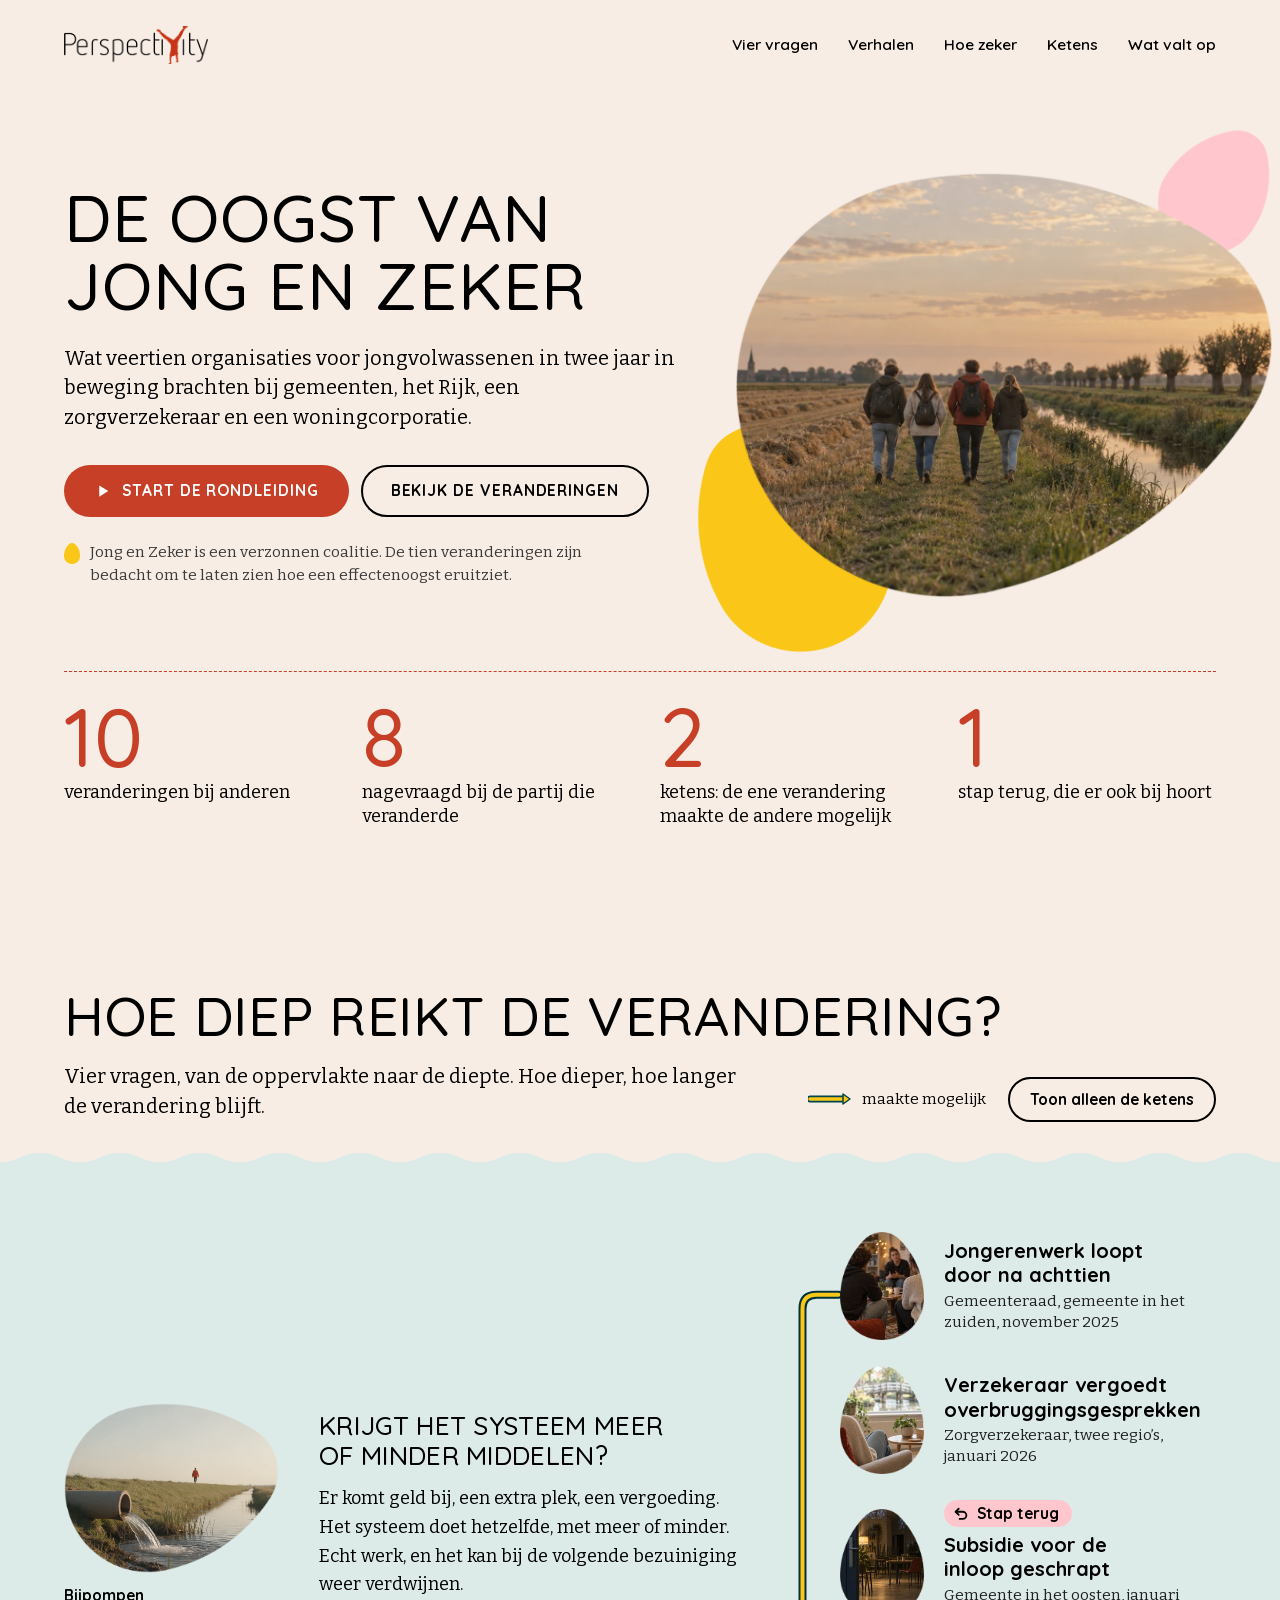
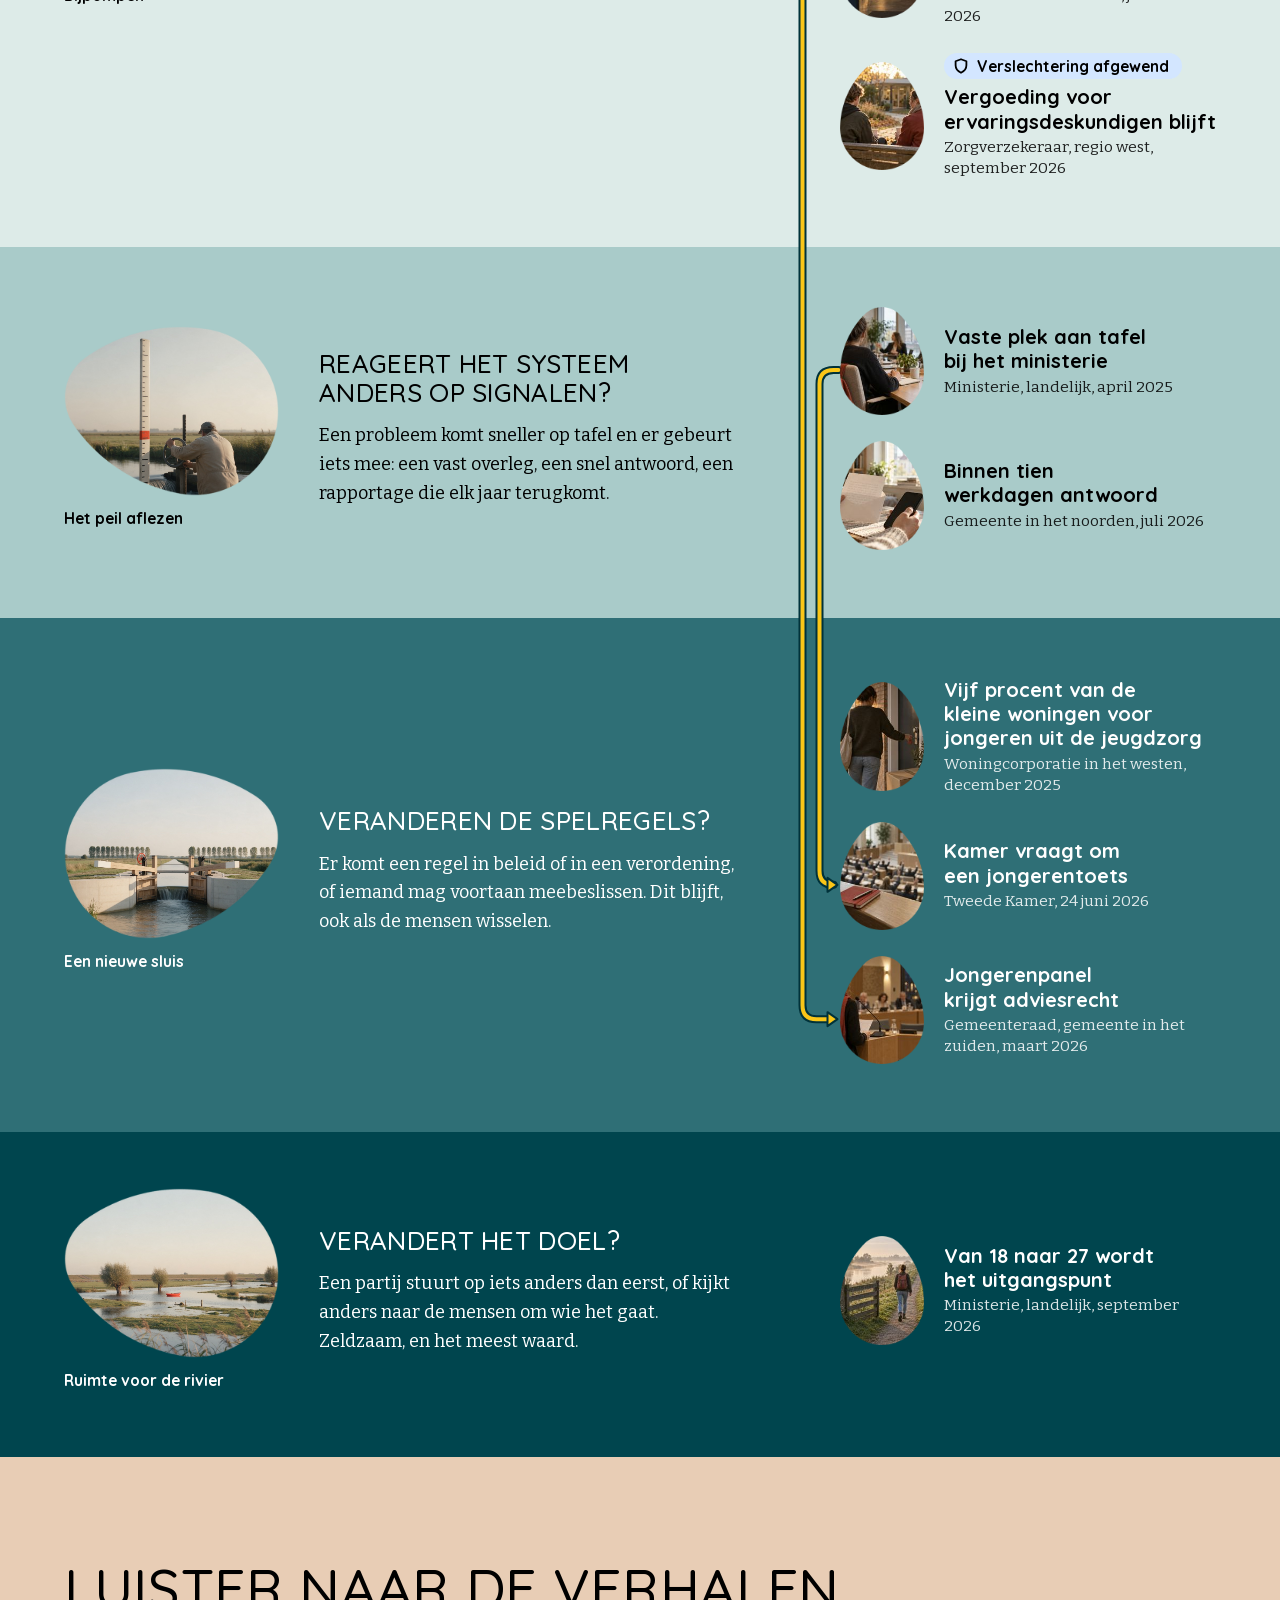
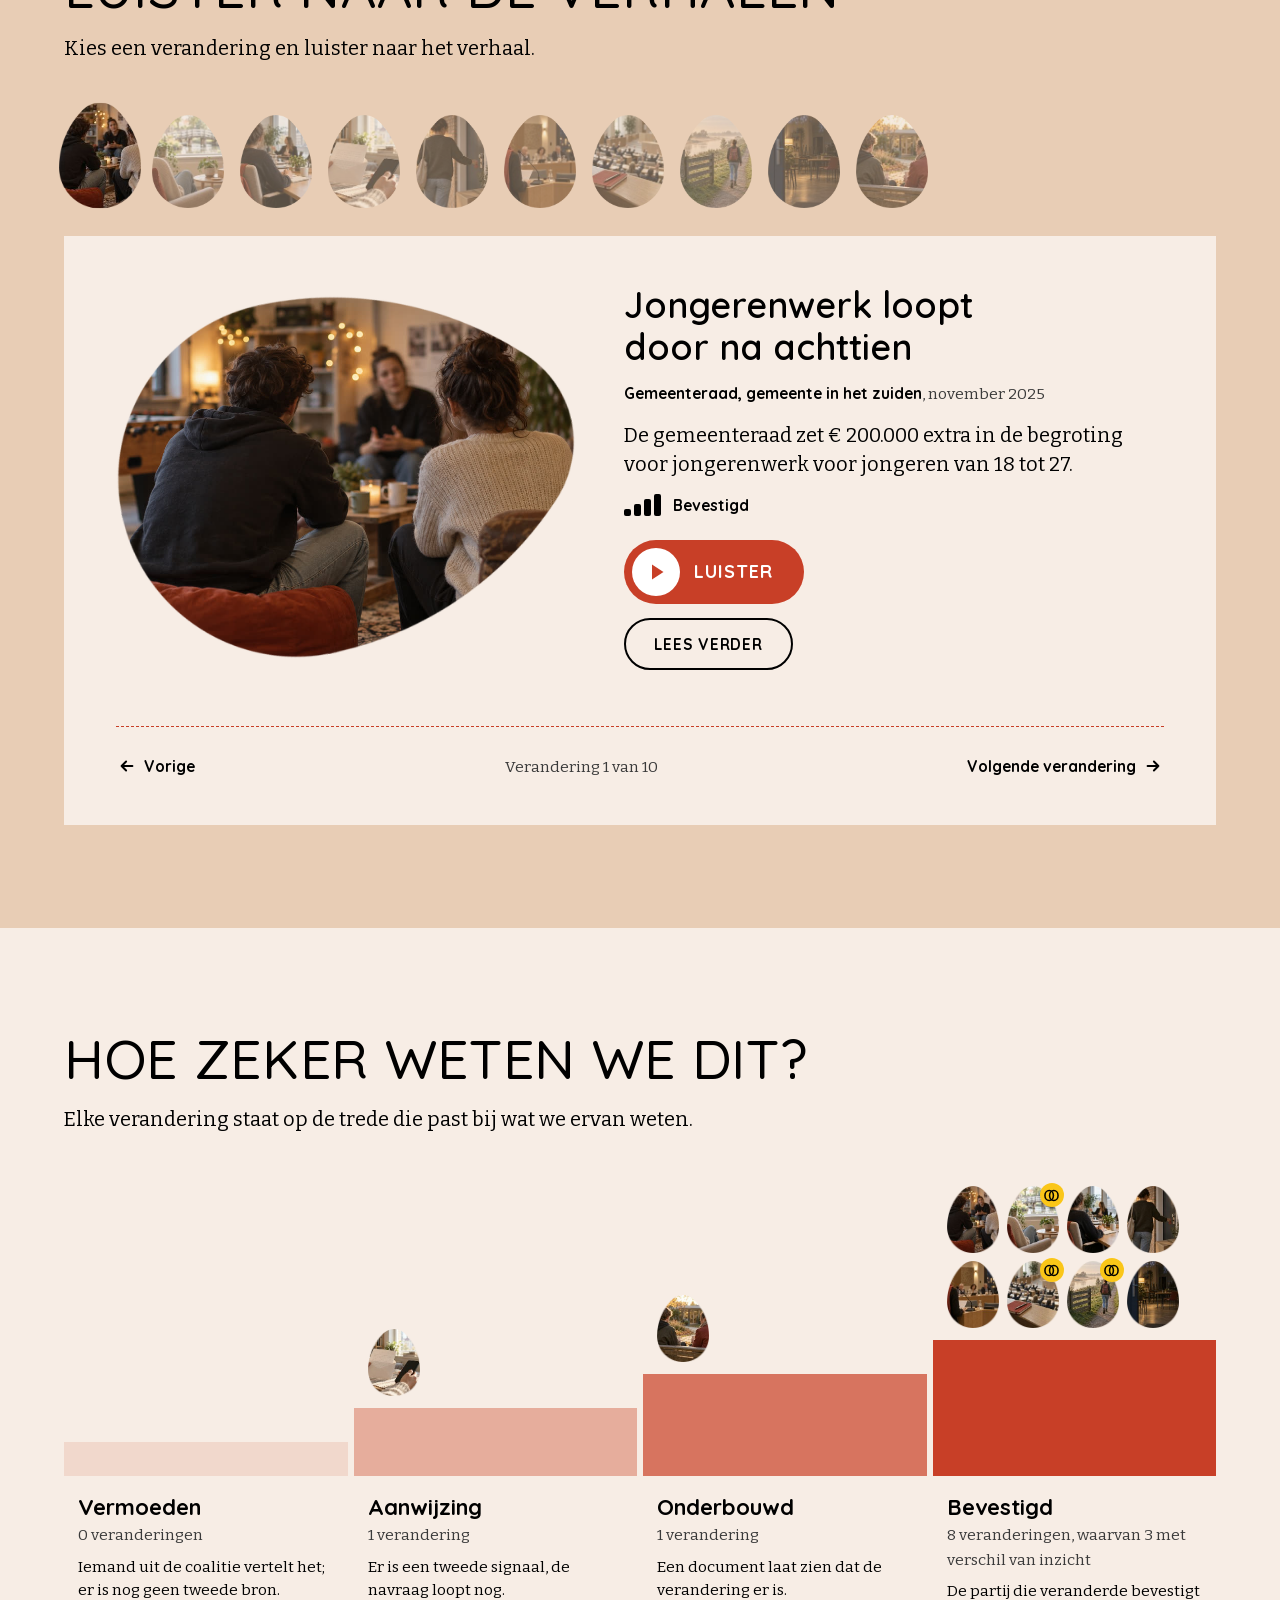
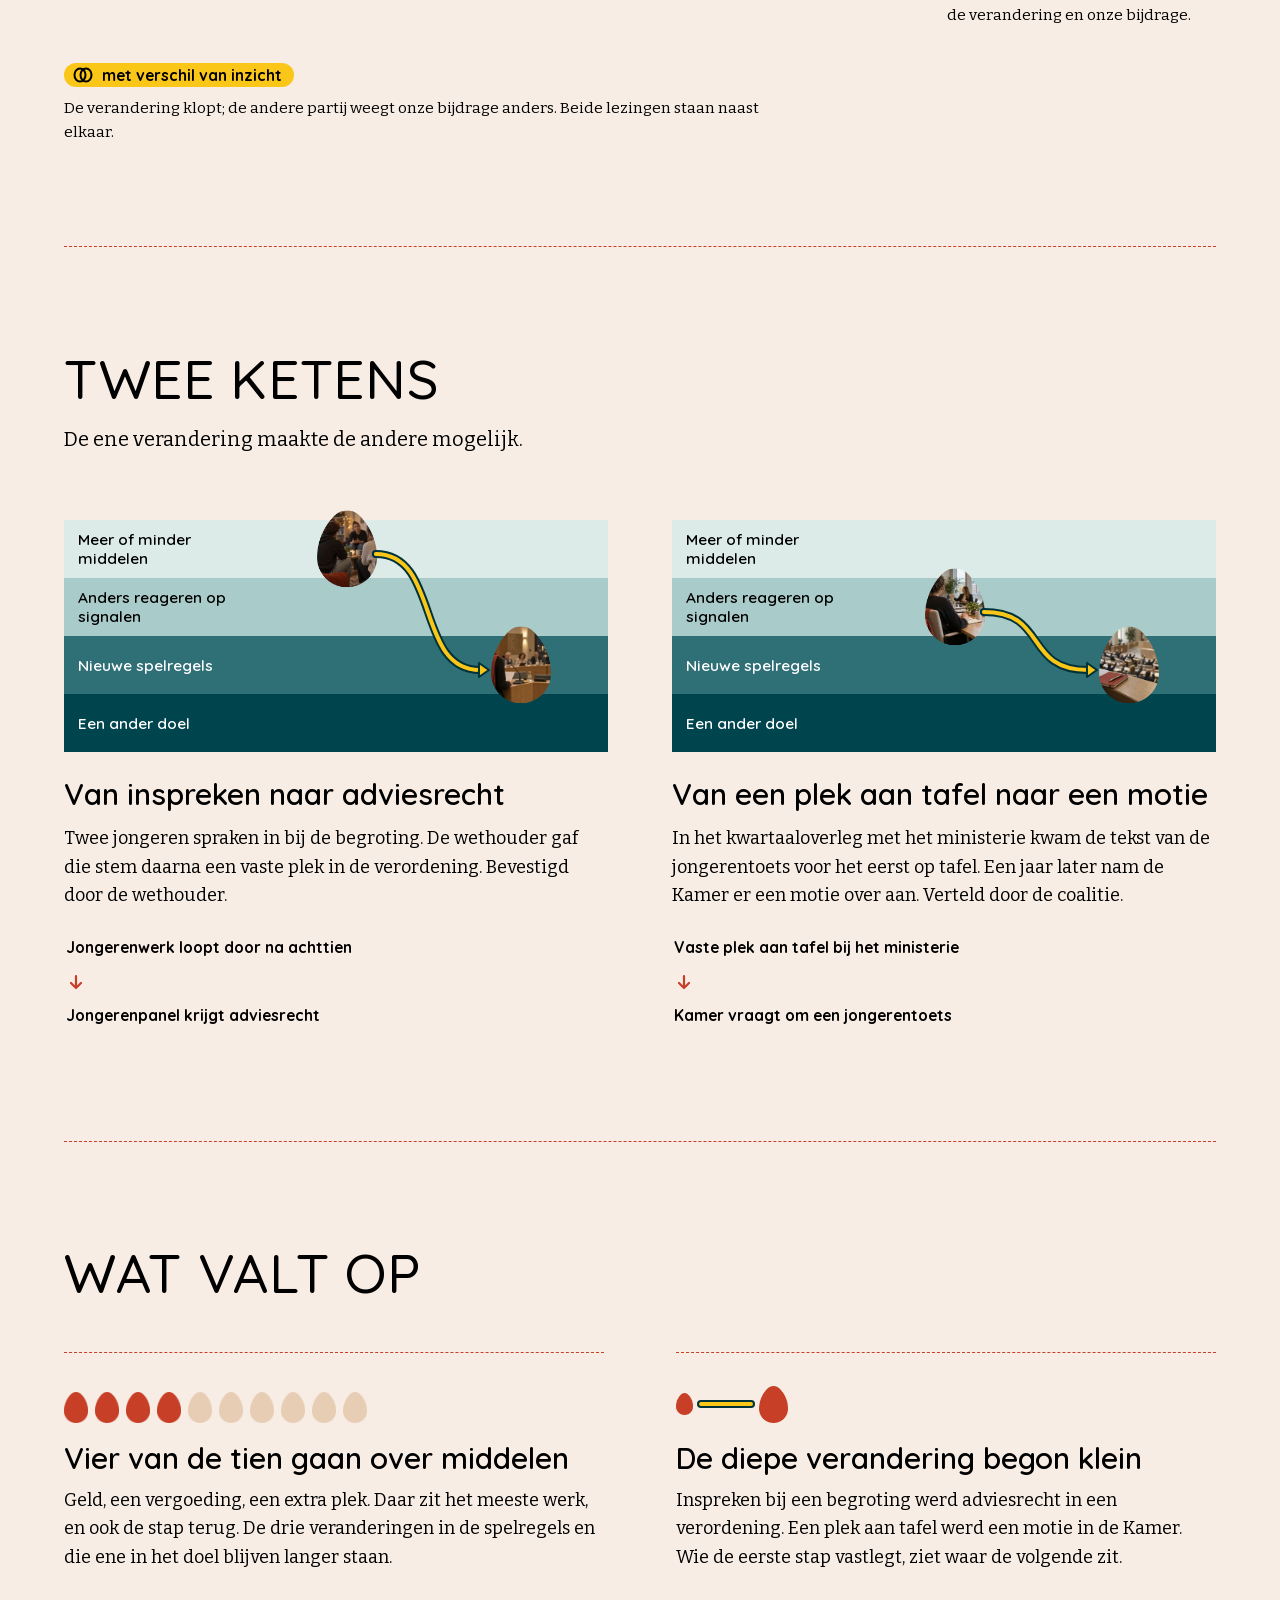
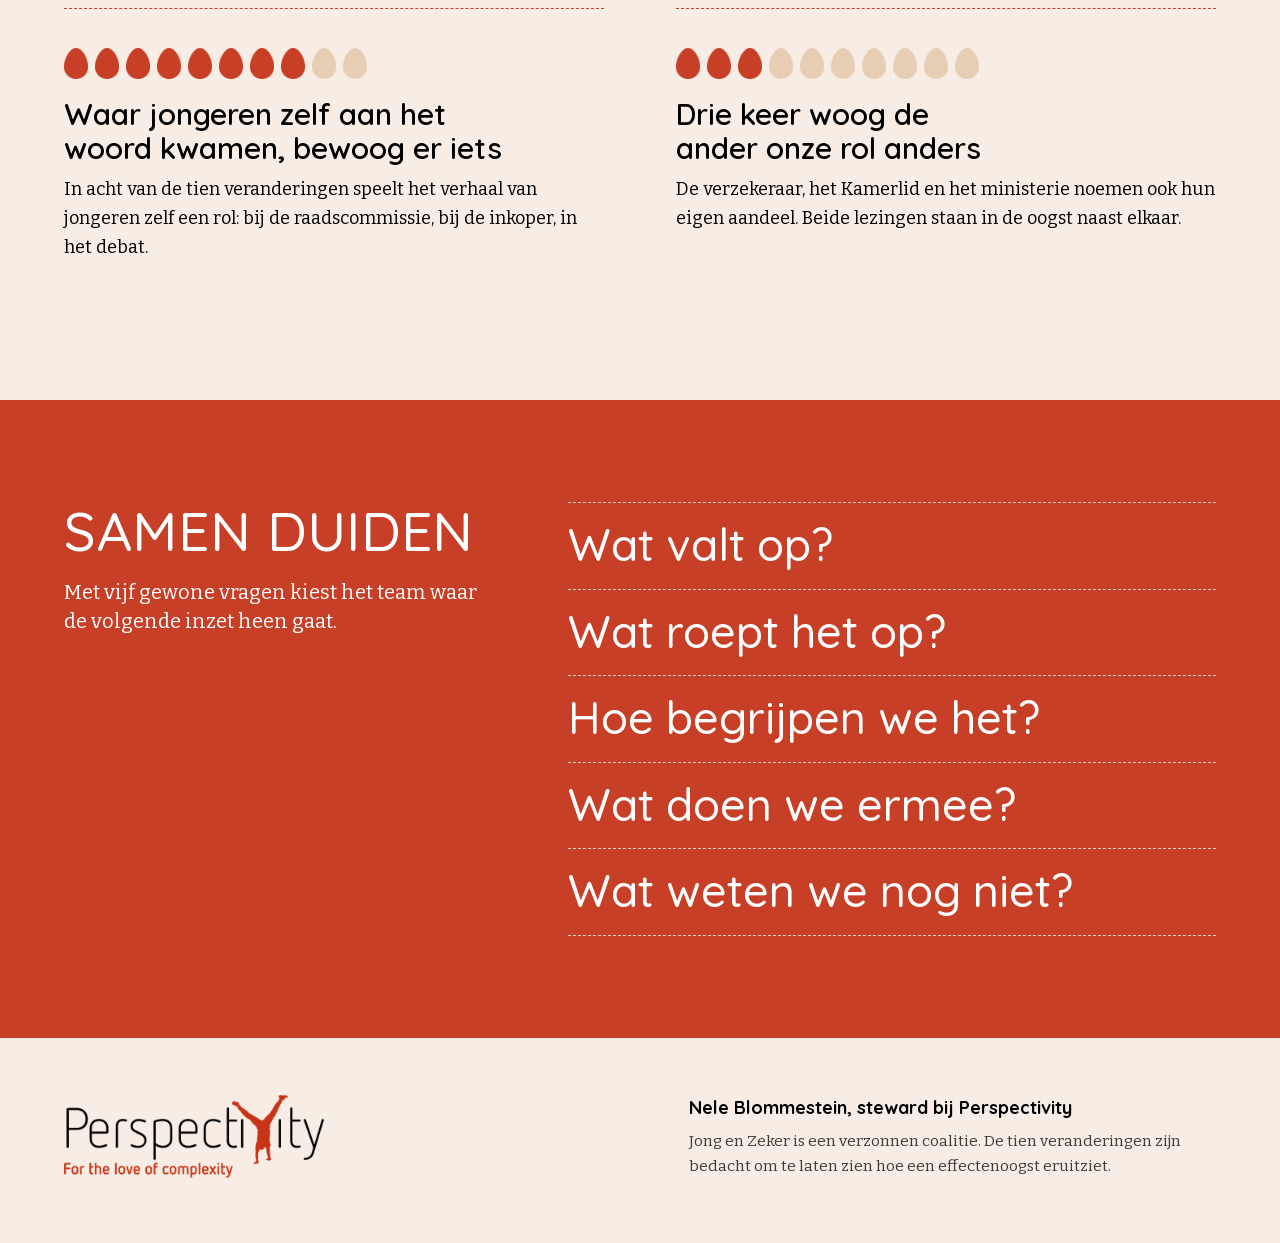
==== Dashboard De oogst.html @ a4cf9021 "Publiceer effectenoogstproducten met openbare startpagina" ====
<!doctype html>
<html lang="nl">
<head>
<meta charset="utf-8">
<meta name="viewport" content="width=device-width, initial-scale=1">
<title>De oogst van Jong en Zeker</title>
<meta name="description" content="Een verzonnen voorbeeld van wat een organisatie na een effectenoogst in handen heeft: tien veranderingen, vier vragen en de verhalen erachter.">
<style>
@font-face{font-family:'Quicksand';font-style:normal;font-weight:400 700;font-display:swap;src:url([data-uri]) format('woff2')}
@font-face{font-family:'Bitter';font-style:normal;font-weight:300 700;font-display:swap;src:url([data-uri]) format('woff2')}
@font-face{font-family:'Bitter';font-style:italic;font-weight:400;font-display:swap;src:url([data-uri]) format('woff2')}
:root{--ei:url([data-uri]);--ei-r:0.7750;--ei-lig:url([data-uri]);--ei-lig-r:1.2627;--ei-lig2:url([data-uri]);--ei-lig2-r:1.2689;}
/* Dashboard De oogst: huisstijl Perspectivity (tokens uit website/public/assets/tokens.css) */
:root{
  --rood:#C83F27; --rood-donker:#A8331F; --rood-tekst:#A8331F;
  --lichtbeige:#F7EDE5; --lichtbeige-donker:#EFE0D4; --beige:#E8CDB5;
  --roze:#FFC7CD; --groen:#00454E; --geel:#FAC618; --blauw:#59A6FF; --blauw-licht:#D3E6FF;
  --zwart:#000; --wit:#fff; --inkt-2:#3A3A3A; --inkt-3:#5F5953;
  /* water: één tint, van licht (oppervlakte) naar donker (diepte) */
  --w1:#DDEBE8; --w2:#A9CBC9; --w3:#2F6F76; --w4:#00454E;
  /* treden van zekerheid: één tint rood, van licht naar vol */
  --t1:#F1D8CC; --t2:#E6AD9C; --t3:#D7745F; --t4:#C83F27;

  --kop:"Quicksand","Netto OT",system-ui,sans-serif;
  --tekst:"Bitter","Caecilia LT Pro",Cambria,Georgia,serif;

  --fs-display:clamp(35px,5.15vw,74px);
  --fs-h2:clamp(27px,4.3vw,58px);
  --fs-h3:clamp(23px,2.5vw,33px);
  --fs-lead:clamp(19px,1.55vw,22px);
  --fs-tekst:18px; --fs-klein:15.5px;

  --rustig:cubic-bezier(.25,.1,.25,1);
  --uit:cubic-bezier(.16,1,.3,1);
  --sec:clamp(64px,8vw,112px);
}
*,*::before,*::after{box-sizing:border-box}
html{-webkit-text-size-adjust:100%;scroll-padding-top:24px}
body{margin:0;font-family:var(--tekst);font-size:var(--fs-tekst);line-height:1.6;color:var(--zwart);background:var(--lichtbeige);overflow-x:hidden}
img,video{max-width:100%;display:block}
a{color:inherit}
button{font:inherit;color:inherit;background:none;border:0;padding:0;cursor:pointer;text-align:inherit}
h1,h2,h3,h4,p,ol,ul,dl,dd,figure,blockquote{margin:0}
ol,ul{padding:0;list-style:none}
:focus-visible{outline:3px solid var(--groen);outline-offset:3px;border-radius:2px}
.laag-3 :focus-visible,.laag-4 :focus-visible,.tourbalk :focus-visible,.veld-rood :focus-visible,.kaart-links.donker :focus-visible{outline-color:var(--geel)}
.sr{position:absolute;width:1px;height:1px;overflow:hidden;clip:rect(0 0 0 0);white-space:nowrap}
.skip{position:absolute;left:-999px;top:8px;background:var(--zwart);color:#fff;padding:10px 16px;z-index:100;font-family:var(--kop);font-weight:700}
.skip:focus{left:8px}
.wrap{max-width:1248px;margin:0 auto;padding:0 24px}
@media (min-width:700px){.wrap{padding:0 48px}}

/* Typografie */
.titel,.display{font-family:var(--kop);font-weight:500;text-transform:uppercase;letter-spacing:.012em;line-height:1.04;text-wrap:balance}
.display{font-size:var(--fs-display)}
.display span{display:block}
.titel{font-size:var(--fs-h2)}
.lead{font-size:var(--fs-lead);line-height:1.5;max-width:34em;text-wrap:pretty}
.stippel{border:0;border-top:1.5px dashed var(--rood);margin:0}
.wrap-lijn{max-width:1152px;margin:0 auto;width:calc(100% - 48px)}

/* Knoppen: pilvorm */
.btn{display:inline-flex;align-items:center;gap:10px;min-height:52px;padding:12px 28px;border-radius:999px;
  font-family:var(--kop);font-weight:700;text-transform:uppercase;letter-spacing:.06em;font-size:15.5px;line-height:1.1;
  text-decoration:none;border:2px solid transparent;transition:background .24s var(--rustig),color .24s var(--rustig),transform .14s var(--rustig)}
.btn:active{transform:translateY(1px) scale(.985)}
.btn-rood{background:var(--rood);color:#fff}
.btn-rood:hover{background:var(--rood-donker)}
.btn-lijn{border-color:currentColor}
.btn-lijn:hover{background:var(--zwart);color:#fff;border-color:var(--zwart)}
.kies{display:inline-flex;align-items:center;gap:8px;min-height:44px;padding:8px 20px;border-radius:999px;border:2px solid var(--zwart);
  font-family:var(--kop);font-weight:700;font-size:15.5px;transition:background .2s var(--rustig),color .2s var(--rustig)}
.kies:hover{background:rgba(0,0,0,.06)}
.kies[aria-pressed="true"]{background:var(--zwart);color:#fff}

/* Het ei als venster */
.ei{display:block;aspect-ratio:434/560;-webkit-mask:var(--ei) center/100% 100% no-repeat;mask:var(--ei) center/100% 100% no-repeat;background:var(--beige);overflow:hidden;flex:none}
.ei-lig{display:block;aspect-ratio:var(--ei-lig-r);-webkit-mask:var(--ei-lig) center/100% 100% no-repeat;mask:var(--ei-lig) center/100% 100% no-repeat;background:var(--beige);overflow:hidden;position:relative}
.ei-lig.om{aspect-ratio:var(--ei-lig2-r);-webkit-mask-image:var(--ei-lig2);mask-image:var(--ei-lig2)}
.ei img,.ei-lig img,.ei-lig video{width:100%;height:100%;object-fit:cover}
.ei-lig video{position:absolute;inset:0}
.mei{display:inline-block;width:16px;aspect-ratio:434/560;-webkit-mask:var(--ei) center/100% 100% no-repeat;mask:var(--ei) center/100% 100% no-repeat;background:currentColor;flex:none}
.mei-geel{background:var(--geel)}

/* Kop */
.top{padding:22px 0 0}
.top-in{display:flex;align-items:center;justify-content:space-between;gap:24px}
.logo{height:38px;width:auto}
.menu{display:none;gap:30px;font-family:var(--kop);font-weight:600;font-size:15.5px}
.menu a{text-decoration:none;padding:10px 0;border-bottom:2px solid transparent;transition:border-color .2s}
.menu a:hover{border-bottom-color:var(--rood)}
@media (min-width:860px){.menu{display:flex}}

/* Opening */
.hero{padding:clamp(28px,4vw,56px) 0 0;overflow-x:clip}
.hero-grid{display:grid;gap:36px;align-items:center}
.hero-tekst>*+*{margin-top:24px}
.hero-knoppen{display:flex;flex-wrap:wrap;gap:12px;margin-top:32px}
.fictief{display:flex;gap:10px;align-items:flex-start;font-size:var(--fs-klein);line-height:1.5;color:var(--inkt-2);max-width:36em}
.fictief .mei{margin-top:2px}
.hero-beeld{position:relative;width:min(100%,560px);margin:0 auto}
.hero-foto{width:100%;z-index:1}
.ei-vlak{position:absolute;aspect-ratio:434/560;-webkit-mask:var(--ei) center/100% 100% no-repeat;mask:var(--ei) center/100% 100% no-repeat}
.ei-vlak-geel{width:34%;left:-7%;bottom:-13%;background:var(--geel);transform:rotate(-28deg)}
.ei-vlak-roze{width:19%;right:1%;top:-11%;background:var(--roze);transform:rotate(34deg)}
@media (min-width:920px){
  .hero-grid{grid-template-columns:minmax(0,1.12fr) minmax(0,.88fr);gap:56px}
  .hero-beeld{width:112%;margin:0}
}
.cijfers{display:grid;grid-template-columns:1fr 1fr;gap:28px 24px;margin-top:clamp(44px,6vw,72px);padding-top:28px;border-top:1.5px dashed var(--rood)}
.cijfers div{display:flex;flex-direction:column-reverse;justify-content:flex-end;gap:6px}
.cijfers dd{font-family:var(--kop);font-weight:500;font-size:clamp(54px,6.4vw,92px);line-height:.9;color:var(--rood);font-variant-numeric:lining-nums}
.cijfers dt{font-size:18px;line-height:1.35;max-width:15em}
@media (min-width:860px){.cijfers{grid-template-columns:repeat(4,1fr);gap:40px}}

/* Secties */
.sec{padding:var(--sec) 0}
.hero.sec{padding-bottom:calc(var(--sec) * .55)}
.sec-kop{margin-bottom:clamp(32px,4vw,56px)}
.sec-kop .lead{margin-top:18px}
.veld-beige{background:var(--beige)}
.veld-rood{background:var(--rood);color:#fff}

/* De vier vragen: een doorsnede van het water */
.sec-lagen{padding-bottom:0}
.sec-lagen .sec-kop{margin-bottom:28px}
.kop-rij{display:flex;flex-wrap:wrap;gap:20px 40px;align-items:flex-end;justify-content:space-between;margin-top:18px}
.kop-rij .lead{margin:0}
.lagen-hulp{display:flex;flex-wrap:wrap;align-items:center;gap:12px 22px}
.legenda{display:inline-flex;align-items:center;gap:10px;font-size:var(--fs-klein)}
.golf{height:22px;overflow:hidden;position:relative}
.golf span{position:absolute;left:0;top:0;height:100%;width:calc(100% + 160px);
  background:url("data:image/svg+xml,%3Csvg xmlns='http://www.w3.org/2000/svg' width='160' height='22' viewBox='0 0 160 22'%3E%3Cpath d='M0 12 C20 12 20 3 40 3 S60 12 80 12 S100 3 120 3 S140 12 160 12 V22 H0Z' fill='%23DDEBE8'/%3E%3C/svg%3E") repeat-x 0 0/160px 22px;
  animation:golf 9s linear infinite}
@keyframes golf{to{transform:translateX(-160px)}}
.water{position:relative;isolation:isolate}
.touwen{position:absolute;left:0;top:0;pointer-events:none;overflow:visible}
.peilschaal{display:none}
@media (min-width:1400px){
  .peilschaal{display:block;position:absolute;top:0;bottom:0;left:calc(50% - 668px);width:16px;z-index:1;
    background:
      repeating-linear-gradient(to bottom,transparent 0 46px,var(--rood) 46px 50px,transparent 50px 100px),
      repeating-linear-gradient(to bottom,#fff 0 8px,#00323a 8px 10px);}
}
.laag{position:relative}
.laag-1{background:var(--w1)} .laag-2{background:var(--w2)}
.laag-3{background:var(--w3);color:#fff} .laag-4{background:var(--w4);color:#fff}
.laag-in{display:grid;gap:28px;padding-top:44px;padding-bottom:52px;position:relative;z-index:1}
.laag-beeld{width:min(72%,300px)}
.laag-beeld figcaption{font-family:var(--kop);font-weight:700;font-size:15.5px;margin-top:10px}
.laag-tekst h3{font-family:var(--kop);font-weight:500;text-transform:uppercase;letter-spacing:.012em;font-size:clamp(22px,2.05vw,28px);line-height:1.12;text-wrap:balance}
.laag-tekst p{margin-top:14px;max-width:30em}
.laag-items{display:grid;gap:14px;padding-left:8px;align-content:start}
.item{display:grid;grid-template-columns:64px minmax(0,1fr);gap:14px;align-items:center;width:100%;padding:4px 0;border-radius:6px;
  transition:opacity .3s var(--rustig)}
.item .ei{width:64px;transition:transform .5s var(--uit)}
.item:hover .ei,.item:focus-visible .ei{transform:scale(1.07) rotate(-4deg)}
.item-titel{display:block;font-family:var(--kop);font-weight:700;font-size:18px;line-height:1.22;text-wrap:balance}
.item-titel,.verhaal-titel,.titel,.laag-tekst h3,.keten h3,.inzicht h3,.trede-naam{overflow-wrap:break-word;-webkit-hyphens:manual;hyphens:manual}
.item:hover .item-titel{text-decoration:underline;text-decoration-thickness:2px;text-underline-offset:4px}
.item-meta{display:block;font-size:15.5px;line-height:1.35;margin-top:3px;opacity:.86}
.item .tag{margin-bottom:6px}
.water.alleen-ketens .item:not(.in-keten){opacity:.22}
.water.alleen-ketens .laag-beeld,.water.alleen-ketens .laag-tekst{opacity:.5}
.laag-beeld,.laag-tekst{transition:opacity .3s var(--rustig)}
@media (min-width:900px){
  .laag-in{grid-template-columns:minmax(0,1fr) minmax(0,1.05fr);gap:28px 44px;padding-top:56px;padding-bottom:64px}
  .laag-beeld{grid-column:1;width:min(100%,280px)}
  .laag-tekst{grid-column:1}
  .laag-items{grid-column:2;grid-row:1 / span 2;padding-left:44px;gap:18px;align-self:center}
  .item{grid-template-columns:72px minmax(0,1fr);gap:16px}
  .item .ei{width:72px}
  .item-titel{font-size:20px}
}
@media (min-width:1240px){
  .laag-in{grid-template-columns:215px minmax(0,1fr) minmax(0,1fr);gap:40px;align-items:center}
  .laag-beeld{width:100%}
  .laag-tekst{grid-column:2}
  .laag-items{grid-column:3;grid-row:1;padding-left:52px}
  .item{grid-template-columns:84px minmax(0,1fr);gap:20px}
  .item .ei{width:84px}
}
.touw-kous{fill:none;stroke:#00323a;stroke-width:8;stroke-linecap:round;stroke-linejoin:round}
.touw{fill:none;stroke:var(--geel);stroke-width:4;stroke-linecap:round;stroke-linejoin:round}
.touw-punt{fill:var(--geel);stroke:#00323a;stroke-width:2;stroke-linejoin:round}
@media (max-width:899px){.touw-kous{stroke-width:6.5}.touw{stroke-width:3}}

/* Kenmerk: stap terug en afgewend */
.tag{display:inline-flex;align-items:center;gap:7px;padding:4px 13px 4px 8px;border-radius:999px;font-family:var(--kop);font-weight:700;font-size:15.5px;line-height:1.2;color:var(--zwart);width:max-content;max-width:100%}
.tag svg{width:18px;height:18px;flex:none}
.tag-terug{background:var(--roze)}
.tag-afgewend{background:var(--blauw-licht)}

/* Zekerheid: vier treden */
.meter{display:inline-flex;align-items:flex-end;gap:3px;height:22px;flex:none;vertical-align:middle}
.meter i{display:block;width:7px;border-radius:2px;background:currentColor;opacity:.24}
.meter i:nth-child(1){height:34%}.meter i:nth-child(2){height:56%}.meter i:nth-child(3){height:78%}.meter i:nth-child(4){height:100%}
.meter i.aan{opacity:1}
.meter-groot{height:44px;gap:5px}.meter-groot i{width:13px;border-radius:3px}
.zeker{display:flex;align-items:center;gap:12px;font-size:var(--fs-klein);line-height:1.3}
.zeker b{font-family:var(--kop);font-weight:700;font-size:15.5px}
.lezingen{display:inline-flex;align-items:center;gap:8px;padding:3px 12px 3px 8px;border-radius:999px;background:var(--geel);color:var(--zwart);font-family:var(--kop);font-weight:700;font-size:15.5px;line-height:1.2}
.lezingen svg{width:22px;height:16px;flex:none}

/* Verhalen: kiezer en podium */
.kiezer{display:grid;grid-template-columns:repeat(5,minmax(0,58px));gap:12px 14px;margin:0 0 28px}
.kiezer button{padding:0;border-radius:50%;opacity:.62;transition:opacity .25s var(--rustig),transform .45s var(--uit)}
.kiezer button .ei{width:100%}
.kiezer button:hover{opacity:1;transform:translateY(-3px)}
.kiezer button[aria-current="true"]{opacity:1;transform:translateY(-6px) scale(1.14)}
@media (min-width:760px){.kiezer{grid-template-columns:repeat(10,minmax(0,72px));gap:16px}}
.podium{background:var(--lichtbeige);display:grid;gap:28px;padding:26px 18px 24px}
.podium-foto{width:min(100%,440px);margin:0 auto}
.podium-foto .ei-lig{width:100%}
.podium-tekst>*+*{margin-top:14px}
.verhaal-titel{font-family:var(--kop);font-weight:600;font-size:clamp(21px,5.6vw,36px);line-height:1.15;text-wrap:balance}
.wie{font-size:var(--fs-klein);color:var(--inkt-2)}
.wie b{font-family:var(--kop);font-weight:700;color:var(--zwart);font-size:15.5px}
.kort{font-size:var(--fs-lead);line-height:1.5}
.podium-acties{display:flex;flex-wrap:wrap;gap:14px 20px;align-items:center;margin-top:24px}
.podium-voet{display:flex;flex-wrap:wrap;justify-content:space-between;align-items:center;gap:12px 20px;margin-top:26px;padding-top:18px;border-top:1.5px dashed var(--rood)}
.tekstknop{font-family:var(--kop);font-weight:700;font-size:15.5px;display:inline-flex;align-items:center;gap:8px;min-height:44px;padding:6px 2px;border-bottom:2px solid transparent;transition:border-color .2s}
.tekstknop:hover{border-bottom-color:currentColor}
.tekstknop svg{width:18px;height:18px;flex:none}
.plek{font-size:var(--fs-klein);color:var(--inkt-2)}
@media (max-width:559px){.plek{order:-1;width:100%}}
@media (min-width:860px){
  .podium{grid-template-columns:minmax(0,.92fr) minmax(0,1.08fr);gap:48px;padding:48px 52px 36px;align-items:center}
  .podium-foto{width:100%}
  .podium-voet{grid-column:1 / -1;margin-top:8px}
}

/* Speler */
.speler{display:flex;flex-wrap:wrap;align-items:center;gap:12px 18px}
.podium-acties .speler{flex:1 1 100%}
.luister{display:inline-flex;align-items:center;gap:14px;min-height:64px;padding:8px 30px 8px 8px;border-radius:999px;background:var(--rood);color:#fff;
  font-family:var(--kop);font-weight:700;text-transform:uppercase;letter-spacing:.06em;font-size:18px;transition:background .24s var(--rustig),transform .14s var(--rustig)}
.luister:hover{background:var(--rood-donker)}
.luister:active{transform:scale(.98)}
.luister-rond{display:grid;place-items:center;width:48px;height:48px;border-radius:50%;background:#fff;color:var(--rood);flex:none;position:relative}
.luister-rond svg{width:24px;height:24px}
.luister .i-pauze{display:none}
.speelt .luister .i-pauze{display:block}.speelt .luister .i-speel{display:none}
.speelt .luister-rond::after{content:"";position:absolute;inset:-5px;border-radius:50%;border:2px solid #fff;opacity:0;animation:puls 1.8s var(--rustig) infinite}
@keyframes puls{0%{transform:scale(.88);opacity:.9}100%{transform:scale(1.22);opacity:0}}
.speler-lijn{display:none;align-items:center;gap:12px;flex:1 1 200px;min-width:0}
.speler.actief .speler-lijn{display:flex}
.speler-lijn input{flex:1;min-width:0;height:28px;margin:0;background:transparent;-webkit-appearance:none;appearance:none;cursor:pointer;--p:0%;color:inherit}
.speler-lijn input::-webkit-slider-runnable-track{height:6px;border-radius:3px;background:linear-gradient(to right,var(--rood) 0 var(--p),rgba(128,128,128,.35) var(--p) 100%)}
.speler-lijn input::-moz-range-track{height:6px;border-radius:3px;background:rgba(128,128,128,.35)}
.speler-lijn input::-moz-range-progress{height:6px;border-radius:3px;background:var(--rood)}
.speler-lijn input::-webkit-slider-thumb{-webkit-appearance:none;appearance:none;width:18px;height:18px;border-radius:50%;background:var(--rood);border:3px solid #fff;margin-top:-6px;box-shadow:0 0 0 1px rgba(0,0,0,.15)}
.speler-lijn input::-moz-range-thumb{width:14px;height:14px;border-radius:50%;background:var(--rood);border:3px solid #fff}
.tijd{font-family:var(--kop);font-weight:600;font-size:15.5px;font-variant-numeric:tabular-nums;white-space:nowrap}

/* De trap */
.trap{display:grid;gap:30px}
.trede{display:grid;grid-template-columns:auto minmax(0,1fr);gap:3px 18px;align-items:start}
.trede-tekst{display:contents}
.trede-tekst .meter{grid-row:span 3;margin-top:4px;color:var(--rood)}
.trede-naam{font-family:var(--kop);font-weight:700;font-size:22px;line-height:1.2}
.trede-aantal{font-size:var(--fs-klein);color:var(--inkt-2)}
.trede-uitleg{font-size:15.5px;line-height:1.5;max-width:26em}
.trede-top{grid-column:2}
.trede-eieren{display:flex;flex-wrap:wrap;gap:8px;margin-top:10px}
.trede-eieren:empty{display:none}
.trede-blok{display:none}
.ei-knop{position:relative;width:52px;border-radius:50%;transition:transform .45s var(--uit)}
.ei-knop .ei{width:100%}
.ei-knop:hover{transform:translateY(-4px) rotate(-4deg)}
.ei-knop .twee{position:absolute;right:-5px;top:-3px;width:24px;height:24px;border-radius:50%;background:var(--geel);color:var(--zwart);display:grid;place-items:center}
.ei-knop .twee svg{width:17px;height:13px}
.verschil-noot{display:flex;flex-wrap:wrap;align-items:center;gap:10px 14px;margin-top:36px;font-size:15.5px;line-height:1.5;max-width:46em}
@media (min-width:900px){
  .trap{grid-template-columns:repeat(4,minmax(0,1fr));grid-template-rows:auto auto;gap:0 6px}
  .trede{grid-row:span 2;grid-template-rows:subgrid;grid-template-columns:minmax(0,1fr);gap:0;align-items:stretch}
  .trede-top{grid-row:1;grid-column:1;display:flex;flex-direction:column;justify-content:flex-end}
  .trede-eieren{margin:0;padding:0 14px 12px;align-content:flex-end}
  .trede-blok{display:block;height:calc(34px * var(--n));background:var(--c)}
  .trede-tekst{display:block;grid-row:2;grid-column:1;padding:18px 14px 0}
  .trede-tekst .meter{display:none}
  .trede-aantal{margin:2px 0 8px}
}

/* Ketens */
.ketens{display:grid;gap:56px}
@media (min-width:940px){.ketens{grid-template-columns:1fr 1fr;gap:64px}}
.duik{position:relative;margin:14px 0 26px}
.duik-laag{height:58px;display:flex;align-items:center;padding:0 14px;font-family:var(--kop);font-weight:600;font-size:15.5px;line-height:1.2}
.duik-laag span{max-width:36%}
.duik-laag:nth-child(1){background:var(--w1)}.duik-laag:nth-child(2){background:var(--w2)}
.duik-laag:nth-child(3){background:var(--w3);color:#fff}.duik-laag:nth-child(4){background:var(--w4);color:#fff}
.duik .ei-knop{position:absolute;width:60px;transform:translate(-50%,-50%)}
.duik .ei-knop:hover{transform:translate(-50%,-50%) scale(1.08) rotate(-4deg)}
.duik svg{position:absolute;left:0;top:0;pointer-events:none;overflow:visible}
.keten h3{font-family:var(--kop);font-weight:600;font-size:clamp(22px,2.3vw,30px);line-height:1.15;text-wrap:balance}
.keten p{margin-top:12px;max-width:32em}
.keten-stappen{display:flex;flex-direction:column;align-items:flex-start;gap:2px;margin-top:16px}
.keten-stappen .pijl{color:var(--rood);display:flex;padding-left:2px}
.keten-stappen .pijl svg{width:20px;height:20px}

/* Wat valt op */
.inzichten{display:grid}
.inzicht{padding:32px 0 36px;border-top:1.5px dashed var(--rood)}
.inzicht h3{font-family:var(--kop);font-weight:600;font-size:clamp(21px,2.3vw,30px);line-height:1.16;margin-top:18px;text-wrap:balance}
.inzicht p{margin-top:10px;max-width:30em}
.picto{display:flex;align-items:flex-end;gap:7px;height:38px;color:var(--beige)}
.picto .mei{width:24px}
.picto .mei.vol{background:var(--rood)}
.picto-keten{align-items:center;gap:0}
.picto-keten .mei.klein{width:17px;background:var(--rood)}
.picto-keten .mei.groot{width:29px;background:var(--rood)}
.picto-keten .lijn{width:54px;height:4px;background:var(--geel);box-shadow:0 0 0 2px #00323a;border-radius:2px;margin:0 6px}
@media (min-width:860px){.inzichten{grid-template-columns:1fr 1fr;column-gap:72px}}

/* Samen duiden */
.duiden-grid{display:grid;gap:36px}
.veld-rood .lead{margin-top:18px;max-width:22em}
.vragen li{font-family:var(--kop);font-weight:500;font-size:clamp(26px,3.5vw,48px);line-height:1.15;padding:16px 0 18px;border-top:1.5px dashed rgba(255,255,255,.75)}
.vragen li:last-child{border-bottom:1.5px dashed rgba(255,255,255,.75)}
@media (min-width:900px){.duiden-grid{grid-template-columns:minmax(0,.8fr) minmax(0,1.2fr);gap:72px;align-items:start}}

/* Voet */
.voet{padding:56px 0 64px}
.voet-in{display:flex;flex-wrap:wrap;gap:28px 56px;align-items:center;justify-content:space-between}
.voet-logo{width:min(260px,70vw);height:auto}
.afzender{font-family:var(--kop);font-weight:700;font-size:18px}
.voet-fictief{font-size:var(--fs-klein);color:var(--inkt-2);max-width:34em;margin-top:6px}
body.tour-aan .voet{padding-bottom:220px}

/* Verhaalkaart */
.kaart{border:0;padding:0;background:var(--lichtbeige);color:var(--zwart);width:100vw;max-width:100vw;height:100dvh;max-height:100dvh;margin:0;overflow:auto;overscroll-behavior:contain}
.kaart::backdrop{background:rgba(0,36,41,.66)}
.kaart[open]{animation:kaart-in .42s var(--uit)}
@keyframes kaart-in{from{opacity:0;transform:translateY(22px)}to{opacity:1;transform:none}}
.sluit-rij{position:sticky;top:0;height:0;z-index:5;display:flex;justify-content:flex-end}
.sluit{margin:12px;width:48px;height:48px;border-radius:50%;background:var(--zwart);color:#fff;display:grid;place-items:center;flex:none;transition:transform .2s var(--rustig),background .2s}
.sluit:hover{background:var(--rood-donker);transform:rotate(90deg)}
.sluit svg{width:20px;height:20px}
.kaart-in{display:grid;min-height:100%}
.kaart-links{padding:26px 22px 28px;background:var(--tint,var(--w1));color:var(--zwart)}
.kaart-links.donker{color:#fff}
.kaart-links-in>*+*{margin-top:22px}
.diepte{display:flex;align-items:center;gap:12px;font-family:var(--kop);font-weight:700;font-size:15.5px;line-height:1.2;padding-right:56px}
.diepte-teken{display:grid;gap:2px;width:26px;flex:none}
.diepte-teken i{display:block;height:6px;border-radius:1px;background:currentColor;opacity:.28}
.diepte-teken i.aan{opacity:1;background:var(--geel);box-shadow:0 0 0 1.5px #00323a}
.kaart-foto{width:min(80%,300px)}
.kaart-links .kaart-zeker{display:none}
.kaart-rechts .kaart-zeker{padding-top:22px;border-top:1.5px dashed var(--rood);margin-top:26px!important}
.kaart-zeker h3{font-family:var(--kop);font-weight:700;font-size:18px;margin-bottom:10px}
.kaart-zeker .zeker{align-items:flex-end;gap:14px;flex-wrap:wrap}
.kaart-zeker .zeker b{font-size:22px;line-height:1.1}
.kaart-zeker p{margin-top:10px;font-size:15.5px;line-height:1.5;max-width:26em}
.kaart-rechts{padding:28px 22px 40px}
.kaart-rechts>*+*{margin-top:18px}
.kaart-rechts .verhaal-titel{font-size:clamp(22px,6vw,40px);padding-right:0}
#kaart-titel:focus{outline:none}
section:focus{outline:none}
.verhaal{font-size:clamp(19px,1.5vw,21px);line-height:1.6;max-width:34em}
.keten-noot{display:flex;flex-wrap:wrap;align-items:center;gap:6px 12px;font-size:15.5px;line-height:1.4}
.keten-noot svg{flex:none}
.keten-noot button{font-family:var(--kop);font-weight:700;text-decoration:underline;text-decoration-thickness:2px;text-underline-offset:4px;text-align:left}
.drie{display:grid;gap:18px;padding-top:22px;border-top:1.5px dashed var(--rood);margin-top:26px!important}
.drie dt{font-family:var(--kop);font-weight:700;font-size:18px;color:var(--rood-tekst);margin-bottom:3px}
.drie dd{max-width:34em}
.citaat{padding:24px 0 4px;border-top:1.5px dashed var(--rood);margin-top:26px!important}
.citaat p{font-weight:300;color:var(--rood-tekst);font-size:clamp(21px,1.9vw,26px);line-height:1.4;max-width:26em;text-wrap:pretty}
.citaat footer{margin-top:12px;font-family:var(--kop);font-weight:700;font-size:15.5px}
.bronnen{font-size:var(--fs-klein);line-height:1.5;color:var(--inkt-2);padding-top:18px;border-top:1.5px dashed var(--rood);margin-top:26px!important}
.bronnen h3{font-family:var(--kop);font-weight:700;font-size:15.5px;color:var(--zwart);margin-bottom:4px}
.bronnen li+li{margin-top:2px}
.kaart-nav{display:flex;flex-wrap:wrap;justify-content:space-between;gap:10px 20px;margin-top:30px!important}
@media (min-width:900px){
  .kaart{width:min(1160px,calc(100vw - 56px));height:auto;max-height:calc(100dvh - 56px);margin:auto;box-shadow:0 34px 90px rgba(0,0,0,.4)}
  .kaart-in{grid-template-columns:minmax(320px,39%) minmax(0,1fr)}
  .kaart-links{padding:40px 40px 44px}
  .kaart-links-in{position:sticky;top:40px}
  .kaart-foto{width:100%}
  .kaart-links .kaart-zeker{display:block}
  .kaart-rechts .kaart-zeker{display:none}
  .kaart-rechts{padding:52px 64px 48px 52px}
  .kaart-rechts .verhaal-titel{padding-right:28px}
  .diepte{padding-right:0}
}

/* Rondleiding */
.tourbalk{position:fixed;left:0;right:0;bottom:0;z-index:50;background:var(--zwart);color:#fff;animation:balk-in .5s var(--uit)}
.tourbalk[hidden]{display:none}
@keyframes balk-in{from{transform:translateY(100%)}to{transform:none}}
.tour-delen{display:flex;gap:4px}
.tour-delen i{flex:1;height:5px;background:rgba(255,255,255,.26);position:relative;overflow:hidden}
.tour-delen i::after{content:"";position:absolute;inset:0;background:var(--geel);transform-origin:left;transform:scaleX(var(--p,0))}
.tourbalk-in{max-width:1248px;margin:0 auto;padding:14px 20px 16px;display:grid;grid-template-columns:auto minmax(0,1fr);gap:10px 16px;align-items:center}
.tour-speel{width:56px;height:56px;border-radius:50%;background:var(--rood);color:#fff;display:grid;place-items:center;flex:none;transition:background .2s,transform .14s}
.tour-speel:hover{background:var(--rood-donker)}
.tour-speel:active{transform:scale(.96)}
.tour-speel .i-pauze{display:none}
.tourbalk.speelt .tour-speel .i-pauze{display:block}.tourbalk.speelt .tour-speel .i-speel{display:none}
.tour-waar{font-family:var(--kop);font-weight:700;font-size:15.5px;color:var(--geel);line-height:1.2}
.tour-tekst{font-size:18px;line-height:1.42;min-height:4.26em;margin-top:4px;text-wrap:pretty}
.tour-tekst.wissel{animation:ondertitel .4s var(--rustig)}
@keyframes ondertitel{from{opacity:0;transform:translateY(6px)}to{opacity:1;transform:none}}
.tour-knoppen{grid-column:1 / -1;display:flex;gap:8px;justify-content:flex-end}
.tour-knop{min-height:44px;padding:8px 18px;border-radius:999px;border:2px solid rgba(255,255,255,.55);font-family:var(--kop);font-weight:700;font-size:15.5px;transition:background .2s,color .2s,border-color .2s}
.tour-knop:hover:not(:disabled){background:#fff;color:#000;border-color:#fff}
.tour-knop:disabled{opacity:.35;cursor:default}
.tour-stop{background:#fff;color:#000;border-color:#fff}
.tour-stop:hover:not(:disabled){background:var(--geel);border-color:var(--geel)}
@media (min-width:860px){
  .tourbalk-in{grid-template-columns:auto minmax(0,1fr) auto;gap:28px;padding:18px 48px 22px}
  .tour-knoppen{grid-column:auto}
  .tour-tekst{font-size:22px;min-height:2.84em}
}
.laag-in{transition:opacity .6s var(--rustig)}
.water.duikt .laag:not(.in-duik) .laag-in{opacity:.3}
body.tour-aan .sec{transition:opacity .7s var(--rustig)}
body.tour-aan .sec:not(.in-tour),body.tour-aan .top,body.tour-aan .wrap-lijn{opacity:.3}

/* Beweging */
.js [data-op]{opacity:0;transform:translateY(22px);transition:opacity .8s var(--uit),transform .9s var(--uit);transition-delay:calc(var(--i,0) * 80ms)}
.js [data-op="zacht"]{transform:none}
.js [data-op].op{opacity:1;transform:none}
.ei-vlak-geel{animation:drijf-a 11s ease-in-out infinite alternate}
.ei-vlak-roze{animation:drijf-b 13s ease-in-out infinite alternate}
.hero-foto img{animation:adem 26s ease-in-out infinite alternate;transform-origin:45% 60%}
@keyframes drijf-a{from{transform:rotate(-28deg) translate(0,0)}to{transform:rotate(-21deg) translate(8px,-12px)}}
@keyframes drijf-b{from{transform:rotate(34deg) translate(0,0)}to{transform:rotate(26deg) translate(-8px,10px)}}
@keyframes adem{from{transform:scale(1)}to{transform:scale(1.07)}}
.touw,.touw-kous{stroke-dasharray:var(--len);stroke-dashoffset:var(--len);transition:stroke-dashoffset 1.8s var(--rustig) .2s}
.touw-punt{opacity:0;transition:opacity .4s 1.7s}
.getekend .touw,.getekend .touw-kous{stroke-dashoffset:0}
.getekend .touw-punt{opacity:1}

@media (prefers-reduced-motion:reduce){
  *,*::before,*::after{animation:none!important;transition:none!important}
  .js [data-op]{opacity:1;transform:none}
  .touw,.touw-kous{stroke-dashoffset:0}.touw-punt{opacity:1}
}
@media print{.tourbalk,.top .menu{display:none}.js [data-op]{opacity:1;transform:none}}

</style>
</head>
<body>
<a class="skip" href="#lagen">Naar de inhoud</a>

<header class="top">
  <div class="wrap top-in">
    <img class="logo" src="[data-uri]" alt="Perspectivity" width="640" height="169">
    <nav class="menu" aria-label="Onderdelen van deze pagina">
      <a href="#lagen">Vier vragen</a>
      <a href="#verhalen">Verhalen</a>
      <a href="#zekerheid">Hoe zeker</a>
      <a href="#ketens">Ketens</a>
      <a href="#watvaltop">Wat valt op</a>
    </nav>
  </div>
</header>

<main id="main">

<section id="intro" class="sec hero" data-sectie="intro">
  <div class="wrap hero-grid">
    <div class="hero-tekst">
      <h1 class="display" id="titel"></h1>
      <p class="lead" id="ondertitel"></p>
      <div class="hero-knoppen">
        <button type="button" class="btn btn-rood" id="tour-start">
          <svg viewBox="0 0 24 24" width="18" height="18" aria-hidden="true"><path d="M7 4.5v15l12-7.500z" fill="currentColor"/></svg>
          Start de rondleiding
        </button>
        <a class="btn btn-lijn" href="#lagen">Bekijk de veranderingen</a>
      </div>
      <p class="fictief"><span class="mei mei-geel" aria-hidden="true"></span><span id="fictief"></span></p>
    </div>
    <div class="hero-beeld" aria-hidden="true">
      <span class="ei-vlak ei-vlak-geel"></span>
      <span class="ei-vlak ei-vlak-roze"></span>
      <span class="ei-lig hero-foto" id="hero-foto"></span>
    </div>
  </div>
  <div class="wrap">
    <dl class="cijfers" id="cijfers"></dl>
  </div>
</section>

<section id="lagen" class="sec sec-lagen" data-sectie="lagen" aria-labelledby="lagen-kop">
  <div class="wrap sec-kop">
    <h2 id="lagen-kop" class="titel">Hoe diep reikt de verandering?</h2>
    <div class="kop-rij">
      <p class="lead">Vier vragen, van de oppervlakte naar de diepte. Hoe dieper, hoe langer de verandering blijft.</p>
      <div class="lagen-hulp">
        <span class="legenda"><svg viewBox="0 0 44 14" width="44" height="14" aria-hidden="true"><path d="M2 7h34" stroke="#00454E" stroke-width="7" stroke-linecap="round"/><path d="M2 7h34" stroke="#FAC618" stroke-width="3.5" stroke-linecap="round"/><path d="M35 2l7 5-7 5z" fill="#FAC618" stroke="#00454E" stroke-width="1.5" stroke-linejoin="round"/></svg>maakte mogelijk</span>
        <button type="button" class="kies" id="ketens-knop" aria-pressed="false">Toon alleen de ketens</button>
      </div>
    </div>
  </div>
  <div class="golf" aria-hidden="true"><span></span></div>
  <div class="water" id="water">
    <div class="peilschaal" aria-hidden="true"></div>
    <div id="lagen-lijst"></div>
    <svg class="touwen" id="touwen" aria-hidden="true"></svg>
  </div>
</section>

<section id="verhalen" class="sec veld-beige" data-sectie="verhalen" aria-labelledby="verhalen-kop">
  <div class="wrap">
    <div class="sec-kop">
      <h2 id="verhalen-kop" class="titel">Luister naar de verhalen</h2>
      <p class="lead">Kies een verandering en luister naar het verhaal.</p>
    </div>
    <div class="kiezer" id="kiezer" role="group" aria-label="Kies een verandering"></div>
    <article class="podium" id="podium" aria-live="polite"></article>
  </div>
</section>

<section id="zekerheid" class="sec" data-sectie="verhalen" aria-labelledby="zekerheid-kop">
  <div class="wrap">
    <div class="sec-kop">
      <h2 id="zekerheid-kop" class="titel">Hoe zeker weten we dit?</h2>
      <p class="lead">Elke verandering staat op de trede die past bij wat we ervan weten.</p>
    </div>
    <ol class="trap" id="trap"></ol>
    <p class="verschil-noot" id="verschil-noot"></p>
  </div>
</section>

<hr class="stippel wrap-lijn">

<section id="ketens" class="sec" data-sectie="ketens" aria-labelledby="ketens-kop">
  <div class="wrap">
    <div class="sec-kop">
      <h2 id="ketens-kop" class="titel">Twee ketens</h2>
      <p class="lead">De ene verandering maakte de andere mogelijk.</p>
    </div>
    <div class="ketens" id="ketens-lijst"></div>
  </div>
</section>

<hr class="stippel wrap-lijn">

<section id="watvaltop" class="sec" data-sectie="watvaltop" aria-labelledby="watvaltop-kop">
  <div class="wrap">
    <div class="sec-kop">
      <h2 id="watvaltop-kop" class="titel">Wat valt op</h2>
    </div>
    <div class="inzichten" id="inzichten"></div>
  </div>
</section>

<section id="duiden" class="sec veld-rood" data-sectie="watvaltop" aria-labelledby="duiden-kop">
  <div class="wrap duiden-grid">
    <div>
      <h2 id="duiden-kop" class="titel">Samen duiden</h2>
      <p class="lead">Met vijf gewone vragen kiest het team waar de volgende inzet heen gaat.</p>
    </div>
    <ol class="vragen" id="vragen"></ol>
  </div>
</section>

</main>

<footer class="voet">
  <div class="wrap voet-in">
    <img class="voet-logo" src="[data-uri]" alt="Perspectivity, for the love of complexity" width="640" height="202">
    <div class="voet-tekst">
      <p class="afzender" id="afzender"></p>
      <p class="voet-fictief" id="fictief-voet"></p>
    </div>
  </div>
</footer>

<dialog class="kaart" id="kaart" aria-labelledby="kaart-titel"></dialog>

<div class="tourbalk" id="tourbalk" role="region" aria-label="Rondleiding" hidden>
  <div class="tour-delen" id="tour-delen" aria-hidden="true"></div>
  <div class="tourbalk-in">
    <button type="button" class="tour-speel" id="tour-speel" aria-label="Speel de rondleiding af">
      <svg class="i-speel" viewBox="0 0 24 24" width="26" height="26" aria-hidden="true"><path d="M7 4.500v15l12-7.500z" fill="currentColor"/></svg>
      <svg class="i-pauze" viewBox="0 0 24 24" width="26" height="26" aria-hidden="true"><path d="M6.500 4.500h4v15h-4zM13.500 4.500h4v15h-4z" fill="currentColor"/></svg>
    </button>
    <div class="tour-midden">
      <p class="tour-waar" id="tour-waar"></p>
      <p class="tour-tekst" id="tour-tekst"></p>
    </div>
    <div class="tour-knoppen">
      <button type="button" class="tour-knop" id="tour-vorige">Vorige</button>
      <button type="button" class="tour-knop" id="tour-volgende">Volgende</button>
      <button type="button" class="tour-knop tour-stop" id="tour-stop">Stop</button>
    </div>
  </div>
</div>

<noscript><p class="wrap">Deze pagina heeft JavaScript nodig om de verhalen te tonen.</p></noscript>

<script type="application/json" id="data">{"titel": "De oogst van Jong en Zeker", "ondertitel": "Wat veertien organisaties voor jongvolwassenen in twee jaar in beweging brachten bij gemeenten, het Rijk, een zorgverzekeraar en een woningcorporatie.", "fictief": "Jong en Zeker is een verzonnen coalitie. De tien veranderingen zijn bedacht om te laten zien hoe een effectenoogst eruitziet.", "kerncijfers": [{"getal": "10", "label": "veranderingen bij anderen"}, {"getal": "8", "label": "nagevraagd bij de partij die veranderde"}, {"getal": "2", "label": "ketens: de ene verandering maakte de andere mogelijk"}, {"getal": "1", "label": "stap terug, die er ook bij hoort"}], "lagen": [{"nr": 1, "sleutel": "middelen", "naam": "Meer of minder middelen", "vraag": "Krijgt het systeem meer of minder middelen?", "uitleg": "Er komt geld bij, een extra plek, een vergoeding. Het systeem doet hetzelfde, met meer of minder. Echt werk, en het kan bij de volgende bezuiniging weer verdwijnen.", "beeld": "laag1"}, {"nr": 2, "sleutel": "signalen", "naam": "Anders reageren op signalen", "vraag": "Reageert het systeem anders op signalen?", "uitleg": "Een probleem komt sneller op tafel en er gebeurt iets mee: een vast overleg, een snel antwoord, een rapportage die elk jaar terugkomt.", "beeld": "laag2"}, {"nr": 3, "sleutel": "spelregels", "naam": "Nieuwe spelregels", "vraag": "Veranderen de spelregels?", "uitleg": "Er komt een regel in beleid of in een verordening, of iemand mag voortaan meebeslissen. Dit blijft, ook als de mensen wisselen.", "beeld": "laag3"}, {"nr": 4, "sleutel": "doel", "naam": "Een ander doel", "vraag": "Verandert het doel?", "uitleg": "Een partij stuurt op iets anders dan eerst, of kijkt anders naar de mensen om wie het gaat. Zeldzaam, en het meest waard.", "beeld": "laag4"}], "zekerheid": [{"sleutel": "vermoeden", "naam": "Vermoeden", "uitleg": "Iemand uit de coalitie vertelt het; er is nog geen tweede bron."}, {"sleutel": "aanwijzing", "naam": "Aanwijzing", "uitleg": "Er is een tweede signaal, de navraag loopt nog."}, {"sleutel": "onderbouwd", "naam": "Onderbouwd", "uitleg": "Een document laat zien dat de verandering er is."}, {"sleutel": "bevestigd", "naam": "Bevestigd", "uitleg": "De partij die veranderde bevestigt de verandering en onze bijdrage."}, {"sleutel": "bevestigd-verschil", "naam": "Bevestigd, met verschil van inzicht", "uitleg": "De verandering klopt; de andere partij weegt onze bijdrage anders. Beide lezingen staan naast elkaar."}], "veranderingen": [{"id": "oc01", "nr": 1, "laag": 1, "soort": "vooruit", "zekerheid": "bevestigd", "titel": "Jongerenwerk loopt door na achttien", "wie": "Gemeenteraad, gemeente in het zuiden", "wanneer": "november 2025", "kort": "De gemeenteraad zet € 200.000 extra in de begroting voor jongerenwerk voor jongeren van 18 tot 27.", "verhaal": "Het jongerenwerk stopte in deze gemeente bij achttien, precies op het moment dat de vragen over wonen en inkomen beginnen. In november 2025 zette de raad € 200.000 extra in de begroting voor jongeren van 18 tot 27. Twee jongeren uit het panel spraken in bij de raadscommissie.", "betekenis": "Jongeren boven de achttien houden een plek om naartoe te gaan. Het bedrag geldt voor één jaar.", "bijdrage": "Het lokale netwerk bereidde de twee jongeren voor op het inspreken en leverde de cijfers over uitval na het achttiende jaar.", "ook": "De partij van de wethouder had het onderwerp al in haar programma staan.", "quote": {"tekst": "De inspraak van de twee jongeren was het moment waarop de commissie om ging. Dat het in het partijprogramma stond, hielp daarna bij de dekking.", "spreker": "Beleidsadviseur jeugd van de gemeente"}, "bronnen": ["Navraag bij de beleidsadviseur jeugd, 02-10-2026"], "maakte_mogelijk": "oc06", "bouwt_op": null, "audio": "Het jongerenwerk stopte in deze gemeente bij achttien. Precies op het moment dat de vragen over wonen en inkomen beginnen. In november 2025 zette de gemeenteraad tweehonderdduizend euro extra in de begroting, voor jongeren van achttien tot zevenentwintig. Twee jongeren uit het panel spraken in bij de raadscommissie. De beleidsadviseur jeugd van de gemeente zegt daarover:"}, {"id": "oc02", "nr": 2, "laag": 1, "soort": "vooruit", "zekerheid": "bevestigd-verschil", "titel": "Verzekeraar vergoedt overbruggingsgesprekken", "wie": "Zorgverzekeraar, twee regio's", "wanneer": "januari 2026", "kort": "Een zorgverzekeraar vergoedt in twee regio's drie gesprekken voor jongeren die van de jeugd-ggz naar de volwassenen-ggz gaan.", "verhaal": "Tussen de jeugd-ggz en de volwassenen-ggz viel voor jongeren een gat van maanden. Sinds januari 2026 vergoedt een zorgverzekeraar in twee regio's drie overbruggingsgesprekken, als proef voor één jaar. De coalitie deelde de uitkomsten van het jongerenpanel: 61 procent had in dat gat geen enkel contact gehad.", "betekenis": "Jongeren in deze twee regio's houden contact met een hulpverlener tijdens de overstap.", "bijdrage": "De coalitie deelde de cijfers uit het jongerenpanel met de inkoper en bracht drie jongeren met hem in gesprek.", "ook": "De verzekeraar had een eigen programma voor overgangszorg en ziet dat als de hoofdoorzaak.", "quote": {"tekst": "De pilot komt uit ons eigen programma overgangszorg. De panelcijfers van de coalitie gebruikten we wel in de interne onderbouwing, en de gesprekken met de drie jongeren hebben indruk gemaakt.", "spreker": "Inkoper ggz van de zorgverzekeraar"}, "bronnen": ["Navraag bij de inkoper ggz, 09-10-2026"], "maakte_mogelijk": null, "bouwt_op": null, "audio": "Tussen de jeugd-ggz en de volwassenen-ggz viel voor jongeren een gat van maanden. Sinds januari 2026 vergoedt een zorgverzekeraar in twee regio's drie overbruggingsgesprekken. De coalitie had de cijfers van haar jongerenpanel gedeeld: eenenzestig procent had in dat gat geen enkel contact gehad. De inkoper van de verzekeraar ziet de eigen rol groter. Hij zegt:"}, {"id": "oc03", "nr": 3, "laag": 2, "soort": "vooruit", "zekerheid": "bevestigd", "titel": "Vaste plek aan tafel bij het ministerie", "wie": "Ministerie, landelijk", "wanneer": "april 2025", "kort": "Het ministerie nodigt de coalitie elk kwartaal uit, vóórdat een Kamerbrief over jongeren geschreven wordt.", "verhaal": "De coalitie werd af en toe gehoord als er een Kamerbrief aankwam. Sinds april 2025 zit ze elk kwartaal aan tafel bij het ministerie, samen met twee andere jongerenorganisaties, voordat de brief geschreven wordt.", "betekenis": "Signalen van jongeren komen aan de voorkant binnen. Het is een afspraak; vastgelegd is ze nog niet.", "bijdrage": "Drie jaar lang dezelfde boodschap, elke keer met nieuwe verhalen uit het jongerenpanel.", "ook": "Een Kamerlid vroeg het ministerie waarom jongeren zelf niet aan tafel zaten.", "quote": {"tekst": "De vraag van het Kamerlid was de directe aanleiding. Maar dat het de coalitie werd, komt doordat zij al drie jaar bruikbaar materiaal leverde. We wisten wie we moesten bellen.", "spreker": "Senior beleidsmedewerker van het ministerie"}, "bronnen": ["Navraag bij de senior beleidsmedewerker, 06-10-2026"], "maakte_mogelijk": "oc07", "bouwt_op": null, "audio": "De coalitie werd af en toe gehoord als er een Kamerbrief aankwam. Sinds april 2025 zit ze elk kwartaal aan tafel bij het ministerie, samen met twee andere jongerenorganisaties. En dat gebeurt voordat de brief geschreven wordt. Een senior beleidsmedewerker van het ministerie vertelt hoe dat kwam:"}, {"id": "oc04", "nr": 4, "laag": 2, "soort": "vooruit", "zekerheid": "aanwijzing", "titel": "Binnen tien werkdagen antwoord", "wie": "Gemeente in het noorden", "wanneer": "juli 2026", "kort": "Jongeren die bijzondere bijstand aanvragen, horen binnen tien werkdagen of hun aanvraag compleet is.", "verhaal": "Jongeren die bijzondere bijstand aanvroegen, hoorden soms zes weken niets en gaven het dan op. Sinds juli 2026 laat de gemeente binnen tien werkdagen weten of de aanvraag compleet is. Het is een werkafspraak van de afdeling.", "betekenis": "Minder jongeren haken af tijdens het wachten.", "bijdrage": "Het lokale netwerk bracht de wachttijd in bij het wijkoverleg, als grootste ergernis uit het jongerenpanel.", "ook": "Een buurgemeente werkte al met deze termijn en diende als voorbeeld.", "quote": null, "bronnen": ["Verteld door de projectleider van het lokale netwerk, 17-09-2026", "Navraag bij de teamleider inkomen staat uit sinds 05-10-2026"], "maakte_mogelijk": null, "bouwt_op": null, "audio": "Jongeren die bijzondere bijstand aanvroegen, hoorden soms zes weken niets. Dan gaven ze het op. Sinds juli 2026 laat een gemeente in het noorden binnen tien werkdagen weten of de aanvraag compleet is. Het lokale netwerk had de wachttijd ingebracht bij het wijkoverleg, als grootste ergernis uit het jongerenpanel. De navraag bij de gemeente loopt nog. Daarom heet dit voorlopig een aanwijzing."}, {"id": "oc05", "nr": 5, "laag": 3, "soort": "vooruit", "zekerheid": "bevestigd", "titel": "Vijf procent van de kleine woningen voor jongeren uit de jeugdzorg", "wie": "Woningcorporatie in het westen", "wanneer": "december 2025", "kort": "Een woningcorporatie legt vast dat vijf procent van de vrijkomende kleine woningen naar jongeren uit de jeugdzorg gaat.", "verhaal": "Een woning voor een jongere uit de jeugdzorg was elke keer een gunst. In het toewijzingsbeleid voor 2026 staat nu dat vijf procent van de vrijkomende kleine woningen naar deze jongeren gaat. Daaraan ging een proef met twaalf woningen vooraf.", "betekenis": "Een gunst werd een regel. De afspraak staat in het beleid van de corporatie en in de afspraken met de gemeente.", "bijdrage": "De jeugdzorgaanbieder uit de coalitie draaide de proef met twaalf woningen en begeleidde de jongeren.", "ook": "De gemeente zette de afspraak in de prestatieafspraken met de corporatie.", "quote": {"tekst": "Zonder de proef hadden we dit niet in het beleid gezet. De begeleiding maakte het verschil: geen overlast, geen huurachterstand.", "spreker": "Manager wonen van de woningcorporatie"}, "bronnen": ["Navraag bij de manager wonen, 08-10-2026", "Toewijzingsbeleid 2026, paragraaf 4.3"], "maakte_mogelijk": null, "bouwt_op": null, "audio": "Een woning voor een jongere uit de jeugdzorg was elke keer een gunst. Nu staat het in het toewijzingsbeleid van een woningcorporatie: vijf procent van de vrijkomende kleine woningen gaat naar deze jongeren. Daaraan ging een proef met twaalf woningen vooraf, met begeleiding van de jeugdzorgaanbieder uit de coalitie. De manager wonen van de corporatie zegt:"}, {"id": "oc06", "nr": 6, "laag": 3, "soort": "vooruit", "zekerheid": "bevestigd", "titel": "Jongerenpanel krijgt adviesrecht", "wie": "Gemeenteraad, gemeente in het zuiden", "wanneer": "maart 2026", "kort": "De gemeente neemt het jongerenpanel op in de verordening: het panel adviseert bij nieuw beleid over jeugd en Wmo.", "verhaal": "Na het inspreken bij de begroting wilde de wethouder de stem van jongeren een vaste plek geven. In maart 2026 nam de raad het jongerenpanel op in de inspraakverordening. Het panel adviseert voortaan bij nieuw beleid over jeugd en maatschappelijke ondersteuning.", "betekenis": "Jongeren hebben een vaste plek in de besluitvorming. Die blijft, ook na een nieuwe wethouder.", "bijdrage": "Het lokale netwerk organiseerde het inspreken en schreef met de griffie een voorbeeldtekst voor de verordening.", "ook": "Een tweede lid van de coalitie dacht mee in de klankbordgroep.", "quote": {"tekst": "Het inspreken bij de begroting liet zien wat jongeren toevoegen. Daarna wilde ik dat een vaste plek geven. De tekst van het netwerk hebben we bijna letterlijk overgenomen.", "spreker": "Wethouder jeugd"}, "bronnen": ["Navraag bij de wethouder jeugd, 13-10-2026", "Inspraakverordening 2026, artikel 7"], "maakte_mogelijk": null, "bouwt_op": "oc01", "audio": "Dit is het vervolg op het inspreken bij de begroting. In maart 2026 nam dezelfde gemeenteraad het jongerenpanel op in de inspraakverordening. Het panel adviseert voortaan bij nieuw beleid over jeugd en ondersteuning. Dat blijft zo, ook na een nieuwe wethouder. De wethouder jeugd vertelt waarom:"}, {"id": "oc07", "nr": 7, "laag": 3, "soort": "vooruit", "zekerheid": "bevestigd-verschil", "titel": "Kamer vraagt om een jongerentoets", "wie": "Tweede Kamer", "wanneer": "24 juni 2026", "kort": "De Tweede Kamer neemt een motie aan: bij nieuw beleid moet het kabinet nagaan wat het betekent voor jongeren van 16 tot 27.", "verhaal": "Op 24 juni 2026 nam de Tweede Kamer een motie aan die het kabinet vraagt om een jongerentoets. Bij nieuw beleid wordt dan nagegaan wat het betekent voor jongeren van 16 tot 27. De tekst van de toets was eerst besproken in het kwartaaloverleg met het ministerie.", "betekenis": "Een Kamermeerderheid vraagt om een vaste toets. Hoe het kabinet de motie uitvoert, wordt in 2027 duidelijk.", "bijdrage": "De coalitie stelde met twee andere organisaties de tekst van de toets op en stuurde die aan drie fracties.", "ook": "Het Kamerlid dat de motie indiende, noemde de jongerentoets al in 2024.", "quote": {"tekst": "De tekst kwam grotendeels van de coalitie en haar partners. Het Kamerlid had de jongerentoets al in 2024 genoemd. De verhalen uit het panel maakten het debat concreet.", "spreker": "Beleidsmedewerker van het Kamerlid"}, "bronnen": ["Navraag bij de beleidsmedewerker van het Kamerlid, 14-10-2026", "Motietekst en stemmingsuitslag, 24-06-2026"], "maakte_mogelijk": null, "bouwt_op": "oc03", "audio": "Op 24 juni 2026 nam de Tweede Kamer een motie aan die het kabinet vraagt om een jongerentoets. Bij nieuw beleid wordt dan nagegaan wat het betekent voor jongeren van zestien tot zevenentwintig. De tekst van die toets was eerst besproken in het kwartaaloverleg met het ministerie. De medewerker van het Kamerlid dat de motie indiende, zegt:"}, {"id": "oc08", "nr": 8, "laag": 4, "soort": "vooruit", "zekerheid": "bevestigd-verschil", "titel": "Van 18 naar 27 wordt het uitgangspunt", "wie": "Ministerie, landelijk", "wanneer": "september 2026", "kort": "In de nieuwe beleidsnota loopt ondersteuning door tot 27 jaar. De grens van achttien is als uitgangspunt losgelaten.", "verhaal": "Hulp en ondersteuning hielden op bij achttien. In de beleidsnota over jongvolwassenen van september 2026 staat een ander uitgangspunt: ondersteuning loopt door tot 27. Het ministerie noemt het 'van 18 naar 27', de woorden die de coalitie sinds 2022 gebruikt.", "betekenis": "De kijk op de leeftijdsgrens verandert in het beleid zelf. Regels en geld volgen daarna.", "bijdrage": "Vier jaar lang dezelfde term, in elke inbreng, onderbouwd met onderzoek en verhalen van jongeren.", "ook": "De Raad voor Volksgezondheid en Samenleving adviseerde in 2025 in dezelfde richting; het ministerie ziet dat advies als hoofdoorzaak.", "quote": {"tekst": "Het advies van de raad gaf ons de ruimte om de grens los te laten. Dat we het 'van achttien naar zevenentwintig' noemen, komt wel van de coalitie. Die term zat al in ieders hoofd.", "spreker": "Directeur bij het ministerie"}, "bronnen": ["Navraag bij de directeur, 16-10-2026", "Beleidsnota jongvolwassenen, hoofdstuk 2"], "maakte_mogelijk": null, "bouwt_op": null, "audio": "Hulp en ondersteuning hielden op bij achttien. In de nieuwe beleidsnota over jongvolwassenen staat een ander uitgangspunt: ondersteuning loopt door tot zevenentwintig. Het ministerie noemt het: van achttien naar zevenentwintig. Dat zijn de woorden die de coalitie sinds 2022 gebruikt. Dit is de diepste verandering in deze oogst. De directeur bij het ministerie zegt:"}, {"id": "oc09", "nr": 9, "laag": 1, "soort": "stap terug", "zekerheid": "bevestigd", "titel": "Subsidie voor de inloop geschrapt", "wie": "Gemeente in het oosten", "wanneer": "januari 2026", "kort": "Een gemeente stopt de subsidie van € 40.000 voor een inloop voor jongvolwassenen. De inloop gaat van vijf naar twee dagdelen.", "verhaal": "Per 1 januari 2026 stopte een gemeente de subsidie van € 40.000 voor een inloop voor jongvolwassenen. De inloop draait nu twee dagdelen per week op vrijwilligers; dat waren er vijf. Een petitie met achthonderd handtekeningen en twee gesprekken met de wethouder konden de bezuiniging niet keren: de gemeente moest dertig procent besparen op het totaal aan subsidies.", "betekenis": "Minder plek voor jongeren zonder dagbesteding. Deze stap terug laat zien waar de grens van de lobby lag.", "bijdrage": "Het lokale netwerk voerde een petitie, sprak in en leverde bezoekerscijfers.", "ook": "De gemeente moest dertig procent besparen op het totaal aan subsidies in het sociaal domein; deze subsidie verviel daarbij helemaal.", "quote": {"tekst": "De petitie heeft de raad niet van gedachten doen veranderen. De taakstelling was dertig procent op alle subsidies. Wel is afgesproken dat de inloop in 2027 opnieuw op de agenda komt.", "spreker": "Beleidsmedewerker sociaal domein van de gemeente"}, "bronnen": ["Navraag bij de beleidsmedewerker sociaal domein, 07-10-2026"], "maakte_mogelijk": null, "bouwt_op": null, "audio": "Ook een stap terug hoort in de oogst. Per 1 januari 2026 stopte een gemeente in het oosten de subsidie voor een inloop voor jongvolwassenen. De inloop ging van vijf naar twee dagdelen per week. Een petitie met achthonderd handtekeningen kon de bezuiniging niet keren. De beleidsmedewerker sociaal domein zegt:"}, {"id": "oc10", "nr": 10, "laag": 1, "soort": "afgewend", "zekerheid": "onderbouwd", "titel": "Vergoeding voor ervaringsdeskundigen blijft", "wie": "Zorgverzekeraar, regio west", "wanneer": "september 2026", "kort": "Een zorgverzekeraar wilde de vergoeding voor ervaringsdeskundigen stoppen en verlengt die nu met een jaar.", "verhaal": "De zorgverzekeraar wilde de vergoeding voor ervaringsdeskundigen in de overgangszorg per 2027 stoppen. Na drie gesprekken, waarin ook twee jongeren hun verhaal deden, is de vergoeding met een jaar verlengd. De verlenging staat in een brief van de verzekeraar.", "betekenis": "Een verslechtering bleef uit. Ervaringsdeskundigen blijven een jaar langer beschikbaar voor jongeren in de overstap.", "bijdrage": "De jeugdzorgaanbieder voerde drie gesprekken met de verzekeraar en nam twee jongeren mee.", "ook": "De proef in de andere regio liep goed; dat woog bij de verzekeraar mee.", "quote": null, "bronnen": ["Verteld door de bestuurssecretaris van de jeugdzorgaanbieder, 24-09-2026", "Brief van de verzekeraar over de verlenging, september 2026"], "maakte_mogelijk": null, "bouwt_op": null, "audio": "Soms is de winst dat iets blijft. Een zorgverzekeraar wilde de vergoeding voor ervaringsdeskundigen in de overgangszorg stoppen. Na drie gesprekken, waarin ook twee jongeren hun verhaal deden, is de vergoeding met een jaar verlengd. De verlenging staat in een brief van de verzekeraar. De verzekeraar zelf is nog niet gevraagd naar de rol van de coalitie. Daarom heet deze verandering onderbouwd."}], "ketens": [{"naam": "Van inspreken naar adviesrecht", "van": "oc01", "naar": "oc06", "uitleg": "Twee jongeren spraken in bij de begroting. De wethouder gaf die stem daarna een vaste plek in de verordening. Bevestigd door de wethouder."}, {"naam": "Van een plek aan tafel naar een motie", "van": "oc03", "naar": "oc07", "uitleg": "In het kwartaaloverleg met het ministerie kwam de tekst van de jongerentoets voor het eerst op tafel. Een jaar later nam de Kamer er een motie over aan. Verteld door de coalitie."}], "watvaltop": [{"kop": "Vier van de tien gaan over middelen", "tekst": "Geld, een vergoeding, een extra plek. Daar zit het meeste werk, en ook de stap terug. De drie veranderingen in de spelregels en die ene in het doel blijven langer staan."}, {"kop": "De diepe verandering begon klein", "tekst": "Inspreken bij een begroting werd adviesrecht in een verordening. Een plek aan tafel werd een motie in de Kamer. Wie de eerste stap vastlegt, ziet waar de volgende zit."}, {"kop": "Waar jongeren zelf aan het woord kwamen, bewoog er iets", "tekst": "In acht van de tien veranderingen speelt het verhaal van jongeren zelf een rol: bij de raadscommissie, bij de inkoper, in het debat."}, {"kop": "Drie keer woog de ander onze rol anders", "tekst": "De verzekeraar, het Kamerlid en het ministerie noemen ook hun eigen aandeel. Beide lezingen staan in de oogst naast elkaar."}], "duiden": ["Wat valt op?", "Wat roept het op?", "Hoe begrijpen we het?", "Wat doen we ermee?", "Wat weten we nog niet?"], "rondleiding": [{"id": "tour1", "sectie": "intro", "tekst": "Welkom bij de oogst van Jong en Zeker. Jong en Zeker is een verzonnen coalitie van veertien organisaties voor jongvolwassenen. Je ziet hier tien veranderingen bij gemeenten, het Rijk, een zorgverzekeraar en een woningcorporatie. Elke verandering is iets wat een ander anders ging doen."}, {"id": "tour2", "sectie": "lagen", "tekst": "Hoe diep reikt elke verandering? Dat lees je af aan vier vragen. Krijgt het systeem meer of minder middelen? Reageert het anders op signalen? Veranderen de spelregels? Of verandert het doel? Hoe dieper, hoe langer de verandering blijft."}, {"id": "tour3", "sectie": "verhalen", "tekst": "Kies een verandering en luister naar het verhaal. Je hoort wat er veranderde, voor wie dat verschil maakt, en wat de coalitie eraan bijdroeg. En je hoort de stem van degene die veranderde. Bij elke verandering staat hoe zeker we het weten."}, {"id": "tour4", "sectie": "ketens", "tekst": "Veranderingen komen zelden alleen. Twee jongeren spraken in bij een begroting. Vier maanden later kreeg het jongerenpanel adviesrecht in de verordening. Zo'n keten laat zien hoe de coalitie werkt, en waar de volgende stap zit."}, {"id": "tour5", "sectie": "watvaltop", "tekst": "Tot slot: wat valt op? Het meeste werk zit bij de middelen. De veranderingen die blijven, zitten dieper. Met vijf gewone vragen kiest het team waar de volgende inzet heen gaat. Dit was de rondleiding. Kijk gerust verder rond."}], "afzender": "Nele Blommestein, steward bij Perspectivity"}</script>
<script type="application/octet-stream" data-asset="hero.jpg" data-mime="image/jpeg">/9j/4AAQSkZJRgABAQAAAQABAAD//gAPTGF2YzYzLjEuMTAyAP/bAEMABQQEBAQDBQQEBAYFBQYIDQgIBwcIEAsMCQ0TEBQTEhASEhQXHRkUFhwWEhIaIxocHh8hISEUGSQnJCAmHSAhIP/bAEMBBQYGCAcIDwgIDyAVEhUgICAgICAgICAgICAgICAgICAgICAgICAgICAgICAgICAgICAgICAgICAgICAgICAgIP/CABEIA4QGQAMBIgACEQEDEQH/xAAbAAACAwEBAQAAAAAAAAAAAAADBAABAgUGB//EABoBAQEBAQEBAQAAAAAAAAAAAAABAgMEBQb/[base64]/[base64]/BOOiFoTBdzRqZqXUFSys4ho6LiVHZcc8XWpUWThyzzmyzfFnZtU+osC5eiREbgx6z5/[base64]/[base64]/[base64]/HtPQO+g4d0fQ+fX577FLBlP5DreY682Qqj7+f2aHH6HDv7o/iexw7eo8H1+DrLGeN2uuODH1tZV9L5vtY0UXEczroel876/zdu0QJJz2TBNc9Z3Vx5KXPr8ql1EkiySEkhLqFyQkuFS6JJCSSKuWVNQzdwqXcuZqVnx/[base64]/Fev8R24r4oXfzMYyTNv2nhvScu3o2vJev5d/Lvp8neHecLideLqDifXlvUwncUE7x7cs3TR1lseazvnQTPXlb3Nexv008j0uPbo9P0HV4dkeJ6Hxkcky3Q78fOZOl25d3XNe49a9l533HHrxvNfRvOZ34XvKa7cc8rr8GmunwO/mrdTkO8t+p9DwkPJ39T0eN1GGGFej282qbr6vj+fxFzXa65oE7U52lfkuWpULmbjUCwVrjcyz1C3mEdZ97ryXezroTkuysXoMpdeXas7s8X2K7cRma9LqXjeP8AU+Y78PY9bk9fj2qSLcoAxNcs6U4fbLlyKlyWoHmWdqD4Z6CcjrSyCMS5CSKB/P8ABT68uw1wpcl6aWBntc3PPp6nx/o/mtet6Xz3vn0aANz6XLhUuS1JCpdEuWVLhV3Irh9fjWfPArz1+XofSvl3vPP6PVS5y6RJzi1fZ833kZpHiWepry/L1PfcvmNS8Yq5t83exzuDnbXQ4RdZ91fO6XHrUtZeUHl56cvcRR3l0qWqrNeeSs9bvhdmUiuvJ2eoH4sdz6nncHG8Pcsie+RbWbsL3ePvn19z0+X2eHfyvifoniO3JJfWO/mJnFS9Aue1w79b1KT/AB9HN817hc+Yp/RfAd+G+GHXbgwQIk7HfX9Z4/byPNfTvm1nB6HHx6/KWqly93uf7Ty+ryJXuhKT0afT4dtI9TB8+5vvfk/[base64]/ma+na8h3c66U5fMs9RfM5ceoSXVOM5yw9ceWW7mN5531z576Ll17nL562uXoF+NDoel8NI9Jwsioojh1k5BZlWKvWs+hzyn+fVLp8pxPWa4vD577BvHH6c2BJlufbq+Wzjp69bzmAUWP149Dq8RPn17qaBEFgLe8aX9X5LOmQYmsXlWV0e7w/T8e3qup5vPLubxHok+nPx4PZeN7cMPJ+miuucnn9PoulxTZ11edyiVjzUxvn40nb4Pp85GEfSZvtfR+H6vj9nT8qwLePnuupyvV5dzLsvV9shxPJ6/VFV7ONv1yubrPp64upS+a7NV8tw0H1eU31PznqPJ6Ts8BXOvX84CyuciMHzSuvx+/AxAFxrs/[base64]/ep6XyXoOdnXn+9zfVWeS21R3prcsrEhR9FsryPq/N6g/WeZ9IupnctDMvBh3mzZdCUXk/UefsX9BxetHRKAspMmXXl8bsczWR+p856LNYq3bU6c5pvFlgesMxjdYt80Mo5nsP83oTdFpgXxCSzY9TS/n/QcWBFrXO+p0LDZcCxmslWY59DlTrlvqYVznXnYiP6HzekXnK12hpWN4RbIVUxJMhYMUNEQ0N0tkavEWxUSzGyKIQvG6WozjUxodkGEoVm60RR2QRvNbBTQ7CXjUtjYgtbHNsfmDGLZUlJpbQSDbARmzmD7eq5h2CSr5PsVt3Zy/OGR78dr9BXphayuCxcXL0ex5bqc+j1dpjl0Q4fW41cnLqfbln1XA6XHr1lu+PnrkZ7GdZ87zD8zp1aFeLAiOHt4tuItzoyzz8cPZ7DK5M+cjSXn7JlQ/XHT9N89d49fRD6nNmZsGblraFV0M8/[base64]/RrUQZPuXmOluFN6hWCEtGfd5qp6zZTC9BgXRljEIFgglbQzNEIoZvUZrQqKMZwg87LyIxWt3AdDJUGSoxrVUPUIarQc0liXsPqxGt5sLgqqlxC2YoyxvOOTrHCsJfV5ryfdgijCXWJLH+c3L7w/Oe8/o8wDv8Xtxxy9gO0oLqr0e15/u8O/[base64]/NMbWHmk0qxrJFnaOWc7BzjNwSaY5gzvjkuerQF5roRRiXWqTHOYc9iji7Ry+g2SVWm8S58h6nw/fgB1ZvvxrQ6szV0ZwwlLpgBT1zkWx0bBfHs4wi41g/[base64]/[base64]/B68uK/wA9rvxxAUNZDosW4kf5foV9XyuhxM7f8r2+Dc6OI+or0+SzHc6PB7uds+W9Elw6+NJlrqBTCW+coda4mMmxKyo+jj0FyRW53RMa5F1WlrVahcoaT07oS+Xv1exyfWzfhj+q3qeR4X0/[base64]/bmSXa4LVy5I33+e7gz+fsTtebwdy/O53n2QuX6rn08x2HmV+WE6YO3nDy/[base64]/zvZ8T1efnBZX9HnBq9wuv0Kzrm+qE35vQuN+t5njvoCOs+Fz64J5ft9ZwEn1M8tizTnIj5j3Xnd64dr59PJu0al6GucRej2+P6rz7vwXvvDOQCZr1YPMWb2PY73OP2PN3WNtKSRA2+Z95nPp1PW+EYxv1/Y+fPZ33wLNqzx+ngSz01K8FXbU7+ZIXfxL53PRW3yJkFAwP1qANdmw2jDh0DBxrnqNYkpQ1itAMIzVgsadSYxduIQYEAKbDlg2TOeOnCcxjpDc/[base64]/H6eaG2ydMp0xhK5/V5vXlyhO17PLxrdUxSMi1nXc6ijvj9aqrSesu44+O/LuVxcnerk6O0JMvHQH12OeicPrpr42Tf0PJlZwMoyCPHZ9JzH/F21yuqDG+ARxL3cCCDOmHT6vUE4XPj9J0Oirx6rh6XPuMjaQ3husryOH59y+k4qma7+/MtS9fueM9Hjp6BPo6x2u8OxxeL6/[base64]/k2enHwnpesqPdIuCLHKL1JHMIu1qHJU59GsQsvPmLsbScrNprGdxBw27FMPLxmAu5vDV9M8YeB+/xM8rv8jh1hkenZ3lGuT4vS1oDGceUB2OT7+Cr6nV3nIHF9Tr9JTXg9LWx65daHvMniodX6PkMysaa5rSfWO+es+Lq2ZQ3LSXG9V5b18hP87u+nmztfobymC0/[base64]/OHT6aPmsvzvZva952RY1SeW5Xd5X0PJey3LyfQcLvS9vS2fL0MvroZctft8rpnmdzjdb28SPJtZqumxfN9YkCk2ZB1eHNPh3F0j1VblEWxa58i+iDtzXdRJctLdRLGm/ReaLz6djnzpTXpe2qvw9HW57d2bymNehz+gucGdcy8hLvqpxOJ9E5us/P1Pf+V7cOIu+p35UMmTJRtIrRFxgcgFnJiswKdDdZy3vFZMKCClmXc01Yxw1octUaCKi2fMmJis2FWKFXvFWQejSHQxQGh5HoDeNA2Mm8saHjno7vC6cpdrgox0nJREC7nTHOxLO/ra+e+hXdVNRLVczQd6GG2AubvfNCMLn1vNZYIc9hlRMbXAp21Mo/XGunRqCO875B3Ou2vrJt7zPQNlyXGihNzt5MVYwpOzzJeNjXN78Ok9zS536B/mOcO3OX7Q9Ti9jYkaEnUdQQzZ0kYWLAx1Ppg/S5q2ddHC7s0LLSPTlkJtfR8JeZ3OJ4vVzfQcDt9OZLBryd7wfFL+c9B5/wBXnX6Yuv25pvqdWXDiTvzfYvq9AjgJm8Pkdfj/AEfL3QUvjXK7XD72p2LvXk6WKYgi5wdc87rK9b18TXWuWufnZfmekRB3trYlNavF56ToYxeNFUaHMgU6c1jnCeveLR6AZVGy4XJ+azb9Q5nnzcuz7fhfeR1uQ15Wa9G55v0lEmSS5A7YKj3L53y/uvCdOaCsr0+dayL3J9ryyKuhM5YAVq9AcsARogTSkXItgPBa3Ka3eQrVBXUsDK60laMrYCbyzZsZl8hZ1NzG5Q5OY2q58AsfYi/PRcmHVB2GtXExljGoLS217iMHiiNirO8+Kc/VWudR1ArVBr5jmsrU3diTLQ1JeWpV9UIYHfPSLMA1NjOvYUHX3HCF181wh9fhaz0hj2bcSLK8/wAU+dPEETn0dvDmN8bcF054a57edI+c96l05+b6LGd4dMh0eXVjCo5X8ZZzpEmNIA/Ob1mUfGofB6zo/GbTToK9Dl5uXSzryStTX0fH0vO9zzvj9I/TeY71y5mY8vYaXY5/TKvD7/m/Vwd6PJ63bmHtcbucts3QfB68hLqRcpNRxfP+u8j7eHRVZX6Y5/e8/wCrxrYm9cNrOLjhpFitRDv+d7vs4tjInx2FlVrwdhlxcpAGu6CPWemVWKFYQyi9dbfJtI8v0JUgnyCKpWsuCPiUJDWb9N5pvO/[base64]/F2+fTjg6nB7+dpMk3k5hDmukXm7577j/Ke5dWBE2vO1CdOSbAzipoaUALKBW6VQkwtYU3M3rPSxYIuIPUbfFdxpnatISkG2HYsWdOI3zMfQ8no+H0eLy1O4o5lvQB8ejSy01h/zfoOR1yu8rO+HumF3zdihaW49cDaXQ2xXLXivaeY78hB6vO9HIHsfJ+p5bILQ+OtDvFhgOYl5bCLfq59DSJfLtrAFuVZNziI8DGrR4pbeWxDW3npiVc1pAsTuH+9w2OfR+uP0WhiJnMjKjUKVhfeG9plgrnN7bTXS80433ewk3N60tauUuoO8/[base64]/M74qne4/[base64]/mtSjEuwF4PIDLyFCmhUvZK1NygQ9gB5QBZDqALRaKzWOdMKl7NaVbsYRd5gz0OR0JSTYMRlSZ03Yb1NzFywd5T29sA8/tOpahMFzvFLgahFxS952Hvhl871W+eB6SINTrDw5m8rbosbOXDvPpzxmxZ0Mx3OvP31EunNUiurOqAI81YXUnTHJz1N3PObZDLq0jBciUl6eB6UgmVs2Lvr6yFbtFs5g3xVAd3mS4XauwJdhFS4bZpvY+fWc/[base64]/[base64]/tZDC3JrfJf5leL30z9MeXdR9FvPk3d8yR/[base64]/m9GQizF50sWl3PTIdY0bn9flWKc7rH744/QmLljEW5abwueuiyg5Oi/Q5PokIjML6EAOa17nh9HxA/7jyvpc3aQfPHtedhia8/1ud07nh9DXQt8JnqOXNsPH5dfmjPVz34Ic+LdM9wqeMaXXP6U8sf2fH59GWervj0+ccv12/R5/Mo+y8pvmLJxbxVN5tDTAdQTJZKoNooml2F7FtbIWo1uVVbp41FFumMVMwIVuWdBf1vG49k+gp1a4g3rs3nC0vS7HkesF7vkOnjo9ew89sdFHoS8dfrobzd7FCq/V2YFg/[base64]/Tnzn3mFU5HuuZnXkfa830MK8L2iHPeWbYOaZvceG8T9M8d34+fhmO3BVb0nFmlF+qj051T9NZvpi565i3TnTHHJ0VdM5KGZwM+NBZaul2REMCZAe6XbP4fd4dt7kejgAHQW1kBrHY/RVZWASs3qu8bt8+saRxnXWtHrW1zhMXNE5/MT2q3mO7nUIZUAyItiOWNJyugk+IP8zo6nMeWbAsc56SgsuacZrWbH1lpjTIdYWFDaXuLXLqIDWNI9pGaIu/[base64]/[base64]/R87qPwe7xubfI6/O9OOq+qr5tbYtjYKzCW8tr9ME0NMeeuW2FMcprpJuc9UNDVnQk5dp2dLCzCuuuewgpJddFGc59J8A9ybtl3gdfWWvZeF9pjr5Pr8L02s+n5T3Pa4/Ff8AO5z9VLjV2XGbW5jUbmKXdYsuVQLDFkxu+e7hRItokomw3Ly+4ixLy+b2OXZy/He489058Pub9jc+A5/[base64]/bLl9Dkc9dLjF1uaY3XHTnpeFz7pr1njPeWjAr6Nv5fOl0M8vWN8fsa60og8MnAeLhNzQIYaYzujGd1U3m5ZUkVdaNWQ2NAjEzUVnxUhxPV81eP6VHsxy/nP0nxep582e/14zh+z4c35MDOfR5u0HsqcfSWG1nSDIxjAl+frPfJxe+eex10+nOi29LzmIhnXSwEMNY2SlXuJ1pbWPqMCbQqC1Wsk2o/rKWW0rl/nNqrddFULGbzrDglM6Vx0Qawt1UXMbGNrmWHCfaPBFjGmUi3QOX05rnyHSqsdfkU9nYXBKI8MJtXLiTaA0O9HVxqyODCfMLaJtTK7jsc7BC62yTnkleBxzV1bRHzrpeE/[base64]/NGfRdP0cfMuuXnpzlGebYLrtc7WW0uryppPne04G+fRZV3LawLVrj9zjSdAHa5YkTF7yj0BXL0MgrGtj22cRtDrdefP9FwO/nS3E9Qgi9HMqa76kH6wJjfO5XS5m8dhFhQjGBV2wdLl8q4q2hbOY/zNczGQeDFVJgTn9FPU5rDnK3jrnXLjetCDuMpG5e89JJI1yTaXcTj705K/[base64]/wBfIne4/oLvv+fd49esHjhS9dVjkV65bFCnX4HWUo6kklSrkhJIXUXlYKpqVnSbObupmtGX0MKmFm6YVLBuP2OTKPHSTrzHP020FrkPbz0/G+p87Yctm1GUt3GYq9COLUs6wy87G3zLdCXk4GXrytTsc6mVTcKzqej8j35eZ0gSCZ6vAl6IjrLkLrUclXons6XOtjG+fbYd5Xvn93IA8r6yc84sd5AgZTcp/OsBzeGCa5r2BlyCV7l9RHoOuY9hgrCHls53k4l8Dq/[base64]/[base64]/FkAQKqsytcdHq8dvjvo8sy+70kN9vjpbucjp736LwDXYOp5D0eYbN4/vS9l1R61Mx/Iay815/1ku95cFhur2CVZlTkd3gpjueX9jz6F3nEQex6hREGZ1ULvGzdbuVei0fFWOqv259/[base64]/k9GMLGd0oZXUXcSfC8Ds8KXyH0f5t9XQfN7XlZr0NCKh4Oy6xa4LRDeg1lY8Hr53zen5zvh7p8/WNcPoot7z3eJ1UM64vaX6EJwMs2g7XTGQNajmO5veXx0TG2AwOaj1OY3vITWhDmF82MANeokaKS+mjK/Lqz570i6YCasaH5r03k+3Loeo8b6OXamd5vY4PYDmL9jkVKhbI98BBPnSGWpGRcyqdnFcp7t+WdzrrhzhSL7Gl2ZJOqPnUP7WNNMtcbWdPCimjRwNZGE7y5dbCbVSV6wpzHTvD3QiC1vBGOO/Kybms5102OYRc85/OsJdMUyLzukM2J1XIjHFPzrWVcdJqgQOwAtNKr5hysF1lIRy2QRXOVHyHq6wTy0yY2o5jo75/tcbVKTLMC6ox7lNcweb6Dk9fzypPomc+2XJvF6eIh30PocueJ6M9Lznc5Yp0uevrHcHgGNvJFfON09jZ2rUuel1PNHmmQCMLNMmXjc30nC3lrp8TrZukTJydKuY811OVJzpPU+Wa3Xuv5zrzbXV43dPA+38j7OZ6U53Yz1CF8Ws8p4R6xye5y48b9P+b+3jqeN7/nJrudrzHZzXaSclDky+82UR5dCbmag1QjwXOIz1yHocrqSecIYW5q9ISzq8x2ga5nesWUeQuWQafl4x2N7x1Y3yOHeuV1QbxyWa315CV71Z3yemcNybz/seNNdJZm5TJH5fLp0BJbssvP7nOc/ldvPbmHCQtzqxJ/[base64]/ZQ6YINxHvx11ed2+XTilGajrrmzpkKL+aDn99M5m75++R/U+W9Jz0ty+hz9xWdbma5bNkSLkVc1RmwxmhIwstGwLDorG1qrodMfTKlME080+yvrAFuqwcllgcttHHk6kS89OV2KIzyzdDJfW5W+GqS6QNRA7gEEn1K0VH0+ddZCli46Fhg4+g3NQPNZ0bwwrrKbq4M5atLaFQaX6SEUZAr9sgDJQ8KkJvn950GUT8qYo3LpRDu8/WEmRPSnVyRVGkLw6/E76mNOCdzu8/[base64]/[base64]//EADMQAAICAgIBAwMDBAICAwEBAQECAAMREgQhExAiMQUjMhQgQTAzQEIkUBU0JUNgcAY1/9oACAEBAAEFAoR65mwwf6YGYVmPQdwrMemZmZ9cwf0B6dwTMzMwGdQj1zD6ETHrtNptmBcwqfXMBghQGMup9FGYUI/p5m0+ZrCMeuuZjH/cKZvFfMZsTeA5muTriYmII8BgaNNoDmYEKxvnBM0jIZrMegzNCYKp4oVxMRYPgtD3LBCPVYoEJxC07gE8bTQxBiZ/oYmPXSeOFYf2o2CWz6Y9AYcQrD6d+uIBP4jdTabftBxAejD6Zmf2iaw/tAgririGYyfHNfQNNo3fqpxNzD+3qH92ZtM5nUwIDiNgzH/cg4mc+me/JieSCybiF5tmGZxN/TOJscg5DKIqzQQrHrmk0iLMCACdQjM8femAPgrD1GmJ44UImhgyIEzDXNIF7xNQYVGAAJkegeFpmA+hMz6LMwtGP7szeF4Hmw9czExMTHqDBCIyzHevrtM+gMGZiEY9dvXMBm0J/aDA026J7geZ9MemZn1wZjoj9omoMxiEDGP/AMHmZ/oZ/dmdwHreBozQETAmMT+Mme4z3CBozdbGbGfM1ntE2EPczOohgms0mJgwh57sZM2/ZmAwzHoD6Exm/fiY9Q0+YepvNhNp1MQrMT4gafM1gmmYUhWYPoDFaN+3rGP8LB9VIMwJ8TaE/tEWMQIWmf8AAz+/H78TH7MTH+Xn/AxNfX+IusOIZkxTMZ9D8qZtOo3zEXM0mpMNfRQxVJnijKYqEQTcCG6eWeQT5mIUzPH+3aZgaZBmcTf0x65mZmAzMGDGUQj0zNv2h5vmbTInUzNpsJvC8+ZrMTEE2/eIZrmamYmB6D9gGZpNT+zeYE6me85BmfQATQzBmPTeFs/1BiHGfTUzGPXoRfdDV1r6Z/oYmPUeuPXEx+/U+mPTH7NZqfTHpiazH9fMz+wCdYyYsI9A08kJBmwE3E2E/nqZxPJBbPKJus3E8kL5nk6NhnfqIvUz6Y/oZ9QZtCR+/M2mfTEx+zP7czaZm03m0BM3M2mZtNpuZvFsjMDAYWnc7ikzJw39BcwDpl7KTSY9O5iJ6Ed6QJAIQI2P6+P2Boxz+xI7YhP7AIVmPUATaZEGJqsOPXPpj+jvM9l/XWY9Npt6beufTH9bE1mBM+mZmAgTYTyQnM7msCTxzQTSFJoZqYwONWgQwVQViazAEbWdTqfM0zPFPHNcQHv9mP8ADzM/0tZj9omfQTEI/aJrmYwcQCEQgzX1zNptBBA/RJM2M2M79eoMegWdTYTeOZn/ABsAwriKcE9w/P7Nv39wAmFcemJrMYmeszGZrNRCMfv1OApmrQ5/ZrmaGYgxDj0xMfsxNfTH7szJnfoIEEKiKswIVM0aYM0aKpmJiYnU6mRDidTadwZncxNZrNVntE8izyLDaJ5BGcTP7D+3H+XiawiYmP2Az5mJpNJj0Uw/[base64]/iB5kTE1mPUemZn0yZ8wqIUij00zPHNJ44K544FmISBDgz4m83E2E3E8gmwhP+RmBoWzMfsMU+nUaBczU+mfTPpiazSaMJkib9FhM+mJj0B9BMZhGJiYgSazWAQCdQv3uIGWbiMR6iACdR19MzqKBNROhNxNhN1nknmhfMz6Ez3GazxrGrx+zuZebNFPfthJ9QkK4/wADPo37szMz/SzMzb0ABnjmuJ1MCBYa5oZj0AgxGMz+zMBhmfTqACaTUzBgiiaTUQ9RTBDDN5vDZNoGhwfQ/wCDiazHpj+rmZmYvziBQIWAheZmZn9uJgwAzUzJmuZgYCCeMTQTAhExNZrMTBmsI9NoO5iBcRmwNzM/0O5lpljNTMNMGAkQWwtmKBBiFFgCwqpmgmk0nimmIFPo0M2GU1mUhZI+sJgIEL+mZn+nrNJiY/ZmZ9Mf4gaeSZz6ZgebzP7MwYMKiYmPULPH14545qYIB6FhMiZE26ZpjMVcQnEzM/1wohA/o5/pYmJqZj0E1E1E0hQj0DYm8z6BhNhM/uDQNC0AgjTsHebTPrmZEBEzC02m8M7nununc29NTMTEGJgQ4mR66zBmPQqswJpNJgCFhCwgVjPHOhNlE8qzzLPNDaZ5Z5Jn0z/hZgM+QVgEx+/H9LEx6YmP3ZmZn9omJiYnYmxgMEZYFmsHwxxN4WgMBjZ/ZmE5mxm5mTBmZz/VzMzaZ/rA+ms0ms+IsJnRhSBZiCZheE+mJqZj0E6mRPmKs8Qj14mIDj02M3M2MLZ9cGamYMwYFhUAZMEJg9e4AZgQqudFmBAqmGsQVqJ7YSPQejGbzeeSFzNjPIZ5TNjMmZm5nkabH/M1mIDgZ9M/uB9MTE1mhmMftzD+7WazWYmP3AzaZgJnZmsAmJmZnkm8Jz+zJmx/o5mZtn/G69cTSFZj0Bm03mfTv1907nc1nc1njM8bQVmeOECFIEmgmizKieQCeWFzNpmbemZmZ9ARARMidemJqYUmsxAs1mJ1MiEwzYzYwMRPI0LNMwOBPLPNPMZ5CZn/AKs+mJrNYR+zMzMwGAx/Q/0QZmAzME1hHpmCYE1hmRMiCATEEP8ARx64mvX+fmbGbenUAE9swJrMCYEKQAzaBhBiGbCbwGFsTeGybwtNjNjBNZoIEmBNVM8YgUQ/0MwNPLPNDbC02m8yZ3CTMmYODn9mP+qC5gCwqPRQI2J16GZEyPQQzUzWazWY9RBDiACaTSYmP6QgMxmaTWfEzA0xmazWDMDTaZmf6mZuf+mzM+uZsTBmaZmk+ISDPbCIvw8z64gWaidw5mxm5mxmxmxmT+4emw9MzMz+3M29djMmZ/6YDMxj0178azQTWYmFEJhm0HczNptMCaz4mZmAidTr01ms19D6CCGH00hrms1mk1mJiY9RGhYzYwd/u19c/wDcZm02M3M29doHjHP7MzMzMzP7hrGI9CP+3C5gQTSDqO02xNovcxMCdTAM0ninigrx+0NCf2ZMyYHikGGZmRMCaTWamEGd+gMzMQ9QMIXE6MwIMTAmB6YhSeOaQqZgzMDzPpmZmP8AAzMzI9MzbE3H/wCz7mTA03mRMCYEELETJ9BgQOIXAnkhf0xNZrMCH1zOpiaQJMQrMQQGZm0z6YE6mRN5nMAEKwTE+JvAZtMzb9hM6MwszibDBPpsYHm0zDmbGbGB4XnknkE3E2E2E2WZE6hEx+zX/ocTHrj+j1Opj/8AAAZPjmgms1WYAh/YGxCc/wBHMzM+mJrCvqDAZtM+hhmTA0zn1ImDAsKmYmfXJmT6ZM2mTMmbGBpt0wMwZ3+/ubTPoO5oMFZpNP3dzMzMzEzieSBhAVmwm0z6Z/YDMiEiZm0UzHrj01mv9L49D6Z9MTE1mPXH7s+oGZpMf5up9BiNr/gYmP35mxm5mxmxmT/WxMftHpiBRNBOpsBN4DmYmJiazEGZn1x6NMegmoM8c0EYeuIEmkxMwYmomk8UNU8c0M7gXM8U1xDBFMKwCYzGSY9R6ZEzMzeE59czJgJmYTBAPQzJ9NMzSawHE3m83mwmwm3qTibTabemIQR/QzMzaZmZmZmf2bTMzNhNptMzMz/TxMTEx/V8gxn/AAszr/KHpiawLNIF9MeuJpPHAuJn9uf2ZmfXAmPQn0M0mkAmcTPpr6ZgImfU+mcTb0KzWfEzMzebZhExMQj07mJgzBmJj9mcTb0BgM2g9MQGE+msCQpPHPGZ4Z4prMQgTUTVZhZ7ZsIWzM/5pWYmJiY/YJiYmPXX/J1/zwJrNJrj0z/Vx6nM7mZtNjNpmFptNptMwzM2heFjMzcwWTowzMDzyd7A+hM7mTNjN5t6ETE19cwGZ9NYFnjhGPTAM8Yx4p4p4jPCZ4WniM8RgqM8ZmhgUwrMTWYgmI02hebGZ/6bMzMzP7czabzMzMzY/vxMH/AzN5mZ/wA0QGZh/wATExNZrMTWazHoDNvTSeOeMzUzH78mbGZmZn9mZmCBRCk8c8U8U8ZmhgUwD0IBmgnjExMTqZE2m82m03m02M3M2MzNzNptN5t/RImJ3M/5GfXP+BiYmJia+nZmDMeh/wCqFcKDJVYQJqmP3Y9cf08TEx65m0zMwTUTxiaCFJrMQCYmIUmhmhmk8U8M8M8UFc8c8c0irMCFRNRPGJpAP2H1zNptMzM2m02hPpn/AA8zaZmZtMzPoMRsf5usxMTE0msx+zqZEzMiZE6nUyJtN5vMzPr1+4f5GJieMzxGLXmeNZhVJIgIxpGSaQg5w/8AldQqJoJ45pB659Op1Mj1zMzMzM/vzM/szMzMzM+uf+/69OvQTMyJkTYTaZ/ZiYmJrNZrNZrNZpNJrNZqJ1Dj92Jj0wJrNZiazE0M1mPQTEUQrMCZHqEJnhhpMC6lmJgJmWgjaxmOSWJxKTiZmZ8zEwP+76/Zn/8AD5mZtNptNptNpmZmZmZmZn9ncyYczuCazWazWECYh69RmawLMTHoTD6Z9N5v6bAQ2rBbPM0rfIGZ1MCarMAQwV5bxTwieITxgQtNovZORO/TM3m8Dftx/wBRmZmZmZ/ZmZ//ACuZmbTabTabzyTebCbCdeuZmbGZMGYYOpvPIJ5JvN5t6GAxoNhCXM90BOQDPGIaIKJ4ItRBEY6zzTyNPI8zZlS8y0wZ3MZmgmomJidTaZ/bkemZtNoP+rz/APn8GYMwZgzB9O/Xv0xNZqJoJqJoJpCrwVMYKjPHNZoJr6YnjE8IgGP36gwKontntntnU2ELTM2mwm4m6zyLPIJgTA/Z16ZmZj0EzAZn/Pz/APgcTExMTHriYmJrNZrMTExMTH+FiazWY9cTBh6hsbY2DUtmZM3aZm5iWTEzNptNptNpvN55J5J5J5J5DPIZ5DNzN2mWmxmxmxmxmxmxmZmZM2mT69zv0xMTEzA0LzYzuH1EBmR6HM2M2MDETyTabzaZMyYD/wDmszMzMzMzMzMzMmZmTM/txMTEx/W2m02m3pmZjDMwNWmP2iLb0XWCxZlY9iiecYrsRoXQMbUi6OChE1M0M0M0MGBLLVz5TF5DCG/s8hSKnraGsZ8ZnjaGozExMCYgxPbMrMibLMiZmf25mfXMzMzM2/aJgTr12ELzcwPmFpn/APLYmJiYmJrMevU6nU6mRMiZm0zM/uzMzMz/AEdsTyQ2TyGeRpuZtNv25m0z6K0bB9MzPpX8taNfPrP1AKjkGLcDGGZpCMeqoWi0PK6iD8TuYJjKoAX01M1Mf2AWCD3Q9TQzBycKfHPGZqZqZqZgzB/p7TebGbwND+4NNptM+ncH/SZmf2bTP+Bj/FzM+uZvPJPLPIJmEzabGbmbGCwzebzeBxNlmeyxmxmxgabTeeSeSeSbmbE+mTM/4+Z3O/TE+InuJqxCi64GUFZYla2Fyyy3o2Pt5nnmeGxjKriD5Ej8k5Xkyy3eZiuywsxK2Op87Qkk/vwJqJoJ45pNJpNDNZiYmpmpmP24MwZgzBmDO53O5kzJmxmxm0zMzM2mwmwmRM/0cTEx/RLTaZ9cTH7MTExMTH9TMz6dTMyJkTr9mZn0zMzMJ9NjN55JtMzJgYzeE/szM/0tTPdMHISBRMQiaTQwr1Opn/KzMzPpmZgOIbWIz6ZmSZmbGZz/AIWZmZmf2ZmfTMz69Tr1xMD1z+zMzNhMiAie2dTqdemJiYMwZgzBmDMGdwAzH+BiYH7+536ZmZmZmwmw9ep16Y/ZmZmYTN5mZmZtNpt65MM7nf8Aie2AJNBG1nUGBN5vN4HELQvC0DzyGFs/91iYmJiY/pY9MTEx64mJrNZpNZiYms0mk0mk0mpmpmJrMf0QZn07nc7nunf7sTExMfvxMTEx6dzubGbTMzNjNjNj6ZM3M3M3M2MzNpmEZhU/txMQJPGJ4xPGJ4xPGJoIVmJj0xMTExAmYUmJiYmB6dft2P8A2GJ4zNTMQVkwoRNf6WJqZiYmPTH/AOKz+wiazUzSaTSEemIFhrgrE0EwJgQ+m0zmYnU1mkFc1H9HE0mkxiH0zMzJmf8AscTExMTBmIomOxXmCrBT4KrD+S2Yjvt/Qx6CZm3QGZqGnjnig9v/AOUImsxPibTb9h9QZt6bTeeXoPNptCTMmbGZM2MDTMzMzBms1mohUTWaTxzQzQzQzUzH9DE1ExMTH9DWYmhmPTExMTHriY/qAifyiQqsws1UQxCZsQTZC7GCAJPCDPBP05ngaDjzxqCygGAQoZoRMRULTxtFZqypyPmEL/[base64]/q4mJiYmJiYms1msx/ibTMzMzImRMzMz64ms1mJiazWYms1mJgzE1Mx+3ExNZj9uJpNJpNYBMTWazEwJj0x6ZmfTAnU6/yMTE0E0momBMCYEx67TbMPpmBp8zWazSFJgzuANNDNGmGmGgB/wATBmDMTWazE6/bkzM2M2M3M8hm5mxm/pn/ALPAmJrMTWY/wsf9PmZ/q9enXp1+3r169NROvTqaiarMD9+ZmZ/pfFvpmZ9CcBWBGZmZm02m02MzMzMz/WxNZrNZqJqs1Wap/wDyHyqOXy7GQeXycevHjPxVZ1dZqK8FP6GJiYmJrNZrNZqJqJgTK74ExMTBmDO53O53MGYMwf8A+OE4G+9QPSsHBlrJx7uRyHe6y9VuPL+3l0pQtbd57F5dJXQsBLblrFWSn7czMzMzabTabmbzzDbeFvvbSy7QbzyTyzyTyTcTcTyCeQTf/wDjWRPJl7LCHRxH/Li2ArdLv+Vb9RpcRQWiCysW8s08fh8zFnH/AORbxyJyLl086vXW4K/tY4UHI/cfiplsnkEZUVmvK2eTNpPtHxA2X/8A46LD5dsyy5lVeThbLdks5TeSvkt46OStaDkNqeUUv5jhqiao93uPJPhVWFS2nFHJ8dVzi9OKLFurZdHc4/gHPraR462GksbVR6WPooPWYm1dNdlbHm3w8zPEViec2NE6QmUvn/8AgmZmZmZmZ/dmZ/p5mZmcizF5txU5dwKwqbVtxOQMtSK/0t1i2M1zPUez5Apfj68HBl1db1cgqnEs9kyNHPiPHcR7CjUFyf4pOIHzPLk2tlBaAtTlpyLT5RFbN1gytdn/ABift23W128Nlfl8jlItuRPpp9/KvHkovFlV9uk4mvg/6fP+Hn92Zn0zMzP9DPrmZmZmZmZn/ssTExMTExMTExMTExMRyEVTmYmIMGYh6h6H1Crfjcewsl9f6Sxj+pNJbwmxyn4z5ikZY6lXXS2xjwtjlbm8lvJNtp2n+1ta2Xf8bw0Jbykoq0raAunKXCqORjkXcgua7rEnF3FC8gWckN7OOctaO+DaCz3rObw/JKx+lt5ArVZxyyXtyB+t4dpSy67zW1W4rrYt/wBPn7n/AOqJwtTh082LORyAi8e8WxrwHN2Vq6rEtG1dNma/qHJbYcj7vJps8RbEW5kXbon2qY3we5RU11xFjNjoRTh/KZY1B4dGbHpIn05XrnlBWtvJfyhgVWjw8jkL5bLCX3bFPNP6bjI3mssVePxjkW4tqsuajkpdpXy7nFVVw3ewltQWcV8V7zX4aX1up25HKrua1VGF9BO/+j3/AOd/+lz+0sNa+brbyrWr5V3Ja4ca3U8nlBxXZlaj9hPwlZr8vK44McFLPNZo52ZonooGvi+3nBRmDozBkG3og2sIqWtWxVx6KDXTXxxObzRxhxOUbqa6LFHPcLweHYbaHq0uZjnfqlnE4tj1cn6hy283HuY8JOQabOba+63sQVF/FTj1FbAulY2uvtRWzmDIXhBWv4q+wtF6H/SfwLP/AJP/AKPH/fs4WM3sPJGfOr2M+JUT6lxvyji4sWmewxUljFY5422t12sNtgW3keG/h8kWjlJU7+VBw7V1UmJ6V6urZziA6zhlPI1TWv8AMHyxnDAe+7lCk0++rlU22nj8UpAoqX6jr4uLeeLfYVsa2wNK5U1BWlEtsVfJzGqDJyqWReQX11w6Vbcc610O7Ypt8d1dpzVYs5NIonCVUQhVYKXsgEAgSFP+htbWpH/5anKf5eROsX84JBzbdaOeXcdiXcvRl57b12LYv+CZby66p/5KjNPMpv8A6pIUNzRu3Ot3ot2X/F2G2ROfdpDzT4XvbNfIIts5itx+FfvAc+nMX28nffGIfleywy0qsejj8SxrLiGdORxC00bjrdc70hzB5LK3GIuMfyuxnmxUMWUCovRwKweRb5K0UkSnQv8AkTWa0fo8K7Tk1fcIrAPKUPVejrOSor5F4TPIq8VnwKE3NgRZwM+OnVEcpjkcLMs4ttYpDeQk/pGYuYb0/QhRmgvZby70Th022WUi+uhNoDKe/wBpmc/1WYLPPXAQf63PYirWcJmar/J8iA8rlkWeSyHmsa222C7ceuvVeLe7Nfbqh/uuabDxNlf/AAeff41ssLtKbmB4d5vq9eQ5Wqi9vGrbL65HpybBha8chqMchC6WfqB4rOZdOFync5z+zk8w1zi842H9p6gOfVLMsb1DC5Ta9+nMv5Li7k3FwrDNjAsgy1ilZwnFScSzyFxlOT5UrtdnsyCP5HySS1SEx7GunA44SvA1/S9crjX48L0AtX5S9XlbtjKBtbt7uNxKSnI+l4WlHS0uUs5fh1n8oGqgW/nQccLaa0e5XPHeosS20tTyjmcV1W6+p+DuWmZTcqHI5HJzTSlLeSFQZ7lTlKHlrvXfdc1/I/iD04pJHH4qxKahaKqtsrMiVMPUcuowMrDl2arx7lVf1dcXlVsfTImRNlyWAnlT0v5QQ/q7Zbe1pzhuPyShHKrMt5BU02biWNoh5Nm93M1Q8y6cblF5feKxx7vKPT6l+GZwf7PrnA81ZM5HKWmVc5WIOR+x7FQDnJtuNLebq3H5XkJIE8qft5Fnjrsa4sXJK2HJbLeYaLeRWu2iW/d51i1cSx7HbsTjctq2rsV0/r+RZ9RQPw895leNvpOSvraxie5KiJfyRVP/ACJ3v5+V/U3Z43NJs5NlUbkATz+a01ewsyO+cKfGvELNX6XPrU5MTGnFy1Ppc+innrg8/LV8pSgcY3DK3INHJu5W1lXJIe6/a02Ek9ifyHw1lyva7GycCs10kZFxFY5Se4fJ6IbsGV2HXi8T30hF9W8c5HjuP1DjiqzvPw7N7skNweH5ePxqPbcyLX9T08kUe7/c/lwqRy7tbuMOVY/Ibj8RNf0SmVVitIfi/PjtVlsX5/2/n6VR5+QKFBqHpbd7V1ssv3PJMHx6CfTKVYmvDLsnpmZgeC4xrz6JY4lzu8BmZkSvmKE/WpLOWd25NjN5bNn5D2AMc/r8Vm/Nht6a4FM95gOCb3aVco1T/wAlLuduvlaEkzaUXaWcm/ySu9qp+uun6+2WXtfMThsop5HMbyfrbp+uujc2xlDMCv1CxVssNj574t2aP19U/X0z9dTP1tM5PIDNntHJ4rN3VYA13IdmyZxbPs2c5EdHDoDmc2tmFlnX7PgpaTKeGhn1zZYW6zFfB4vIFfGpfyJ+3PeQf38hiqFmLXJ5OHYrCYaVZLcBdODyOV4j/wCQaL9R75F4cce/QV8ipU5LVPNRHxiKvbr0RKn0ZLBZLeOQDbtFq2nFrsrHI5C0A/VOz9QRqrLC5U4PH5aLS/1Lun6gCefygV2mZQ2llnNwy815fb5Cx77yUKw/Kno+mZWPfTVZvxVOk5tbtLsqbGmSZ2Cg3PhemVeZjxq9fW+oGIa6LPq712JmLMjZK2tfjU+Li1fjyKPI/wBU4Hsg6nt2J7+mJ76eTW4/T/qEWgocepi/ds+pfT8j4mcyil77OFwk49AQiINRLq2aLUtZ+o/TRYDkHMzAZw+P+ourorWrTR+j6eRc7qIIYzYEz2WmZ/GrYyZt0xOcwdzQiazEb5zM+mZ/G0LTaZnz6Yg6Hz6D5IwRMwuRNptPkfHrjthiVswB6PoBGwQPnf2mZmfRXYLjteQyBOVYht5lhUnJ9RP5UynmGtfqXJTlqanhBE4tG4d9mp5wrX9cuP1qxuW2w5i45v1M1j/yPInB57Ox5SCfrEx+sbyrzEKvzW2o5KleRyln8tytRtt6UWCp05rWB2LH0J6BmZ7UT9TURoGritiMxhMEXIg5DaBRn9Sa4n1I45XIa5swfDNEM3hMzgOcj+Un+paLLB0WlLDezjPyaX6iMIzZGTMyklZRyyJVzdQ3OeHl2FfCL2v+m1/p/iZn00eKyy8OKeRgDnVw86vX/wAidrPqCeN3a1/GrLyeIqIZifT/AGQ3uW/XHxvy7WXzOZy0C3n5x3Txmtai5KeO1mLeHeFD8mmuf+Qqw31A7Uc5Gl3OUCrmqEPNVhaB5gO/pT01U1c2tpZ9R7XnOCOcmg+oe63l7X2cw456Zvx6LOOPHUvJdaze7mq8obuT1vA5ldxU/qMtZcDNTNTkqZqYvxuYTmDIljBotKlEwttroVBGAykWD3ev8LiHGrDHoItaKpRNW6Gxm0X3ED3H5Ue0CWDHqmNMgxj3mKmY41iGOuE2iDaeIaHo951MKmBOvFifzk5ZjO4mTCmQy6n1E/nIEtYv6dwMZTajJiERX62MBg6FjF3/AJ49mtlx7z6/EzGzjy3NMqRAswkQ+M/qV8nofRBs952v+DxLgl9q+O3Pqom8zM9Eysyz5i9huijQnv5Ut1ttGyrK5zUuUuBRwWyKtqnQq1QLPXcyUcisq84/H+3dXpbUm9njQKF1mYW629ytgW2N4yO0X3L+JmZmBpmZzAJ8Tkd0EdzifgTEPrzBmazHdGBUJrBCYDCYPXMs/vfzxfw9SZmCZnKwaMd/yo7QYrm2JvNswQGbQNC01EKCaTSaTWazEwYMzUzWazSaTxzxiaCaCaCaCaCaLAizXM1njniE8MFU8ZnhM8ZE0MNRM/Tz9MZ4TjwGeAzwGKjCNWzTxOJrYR4GnjdZ9zHiaeN5pZCjzD4xZNXmHh+Swit1s8YFpoZ42niaeNocJHYF/JkZEzPJFayU8gWE/CDBIWV/PNs0p+W/kTj/AHeNokCVwhRCPcfaHuJje6EEHeeaeQxdiVKz2vMGYmJVWonJ/Kg7ShHN99aPWV9MQdzTvWMsKd11dWAeIp1TX770+5x68vyEw/jA42uaeNXk8hBkL2A2L17rUb9y/uzjj7mDOSOlHuXpb/71H93uEHGDMHHjOVUy7quJ+SwxYRNTMHGrQKcEGW58eO5xpgxAcsPbOWexBK/wX56w2IwOyrDWddTFXthgiWH7onG/GATXr+QnQHpyB9o+g+Vb2lu/[base64]/TnIe3Ktl4PIY3lWX2N4oDHmDMCLEmZW2t2wxsIMGOPHRYUYphmovRZxsPRYQrZSfbgFYmEM0WeJZ4lmBGTK+GLlS6sz1KyNcrO2W8ADaUM1ZvYu4znfI5D5at9X88sbazjMFtNyicuwMR8tfhWbZqv7m0ZioDZhfvubYnJf7Qggb27TyTebzyTyzzTeXv8Ab/2M4z4fyieYTyw2dXvtZFin2bGbmbNNjMmbNPIZuTNjC/tY5izinvMzNpmbTabTkP8Aaaf6yk/[base64]/u7Svs8zmIkbjWEXLpMZK0+WcZmotIS1QojYisCOU+9insQxj6Ljb+TPIc0/do0dYtups5D3n4lPbt7l4j3VvaFer2T2zSBTPfN3B8jQWDHmE8wm6wFTPbNlm0G3pj11UnxpMdeFIK1EOI1Wx8GJp7PC8CMIo7tyyqh1NTFh5dX8hDFiFh/IM5QM83OTbPNBas3QzdQ9ty6eQlV+WiE5Fgm9c2qltgDHs/EU9+YBVdSMpPaANYdZ7ZhYFELoJdYPEJ/NJIfMJmYPXMvYak9fIzOOxNfumTgF57p3j3TLTYzJn6cY/RwVKkbj1ROPUZ+lWfp6g3hrwePXBXXGqQAKCAuZ4Ew1apEUYKrtopGFxNF2IWajLVqSaa4KkBK4OTnLTZplp75lhGLZz1rNegkKQLNAZosGIWQQFTMrMqfRfjuZnyMNOzPCZ45oJ7c7LPKonlzNnz9zNrNXU5yVhWDo9mBu2OW/gnug6lGDIy/btp3HEu0u5pBdPmsYS2w3W8PKyxcR21hfFTnsH3j4nyq1M1a+hPS9niN1mW8guxm0zOojayvlOqkwHENkVmMzGdQPKDMBp4sQrsDWwiqYVOArRVIBvwFuM/UsTv7RYdt0nlAPmqnlrJHjhrWaDAUTXrBhEx2SJkeuuYaxPEs8KwVgeghGYcagJMrCyw6mNXPGRNGM8TQDooMeDIdAsI6/1T+4tYc/pSIajk1WTRwDVbNboFug8ojq+SMQei/kLG8u8DEzfE37sdg7OI3uLKYoImplB1ZrcRbTsbTPLhU5Jd/JPIM5UwkCNjU2FV23H+tecjbfY5ZjtmyZfU7FasofJ7iSSRmfyyZgzPif7ajMAmMwiN7IhDQjoMuoZSPIMJdsBadyczZ8L5I3lMXfX3Yz1p2AFntmqT2T2wsqwWLN4Lobhg2tkEsoV8/cnZIEY1ghq4AsJAnmw1jNOVaSDB8GKVA+Jn3f6QfNZw3D99JbM1+5zePhttlVjtZYQnHo1qoyGsctQME8psEz/7PhM+0fj3BO4PxWUWatyrdeNmZhE7gzBMzjjyVmloVYNvN8D84FWe0R7cQNAembEFncwrV+HvxMYtGJ/AU5P5NAPbWMwYy1gx58AWHG7zzFYbyW8/[base64]/go2s8ZSAkRnYwO2PKxguYSm3ZHyHPYy4iGwDJDBIARGwW0DRVVTgGaKYyopBWYJMJAjEaqQw2AgsUkaGWZU+T3C0rZY+6BCQ9eUIZWrdw3kIZrO1yGavLKpwqYBRTPHWJ7IQJoRCNRZe087CC8k48oZDVA+AlkY7QkiB2MZdgOMMrVrNBNVx1MxmwhYyv+5/sYTPiDo9FSetSnpQnj49p7P93mWjzMYdZnrj2ZosbKqZ7ZyhpySYrfa7B/id+qAPcvUQy7GW+PQ+n8tKWwy9rAuYaSR8Q9jSBDPiZ72xMkxZmGwY8oMZ+iYnZ2Gd4GabEz3BlYT25NYMNfemJ4lx+nE8HfgxDTP088OJ4544VhQmBSScrC3SlQP50JJyIWcqNoas1aEEKzt4yT8SvO2cQ5JRetsKlvVlpwnU8gyz7HfAN/e3XUOMatn4mXn3CPd5dLpraIDcJtyJazRbrceeyDkYg5CwXpP1NcF1c8qTyJHdClZC3ZBgwGzlv9tJp7QpAO0LYLXLkOhUAatailXqeW+yeaV6sFuAnkQy9WEFjbUWMHON27lbxlKOLcx/yrLByTGpO7UF54TFULMAwhIzIB5Bs7VmIgZW9sWwgjkjKsmLa2JwwiWZAtxA28fAli4tzq1b4mQ0xkaYgBmhmontE2mwncLYm3ZHtAzLU0sX8/gZmZn0MxCwacRPLyf45GdZYS98dNY04b9P8A3gPae6OeCHJlUPz/ABmZgMMHYHyDC2Wb4H7P4eKcSlywrYZGmtHHJofjkMeISbPprY8WpK9anfxtGVgo6DNMk+hMIzEXEwcheusHqeTr+c9iwgb9ZyVB2Lzf3q/[base64]/K1BFyQmWhnfkxsPgN7poGniWCsCaGYAmRC+JsSO5ieyEkT7hngBUmoAgFP07zm1MrZwzv1mZmZkQ+n8/TceRj1cQQnIH6P0sfZWnFOLhef1StlUfD8j79LDEUe1l6LH9inMIxD+SqWAIi1mwj9thGBON1xik4qA3tYtdRrXWvQsba8c2vW3KyylsYZYWbGVKWfKVsEJmYnwzkMpM2jWRXzNpgma9E4m0OBN+8z/UDpok8c1IO3bsYT7tyfR/yU9sfaDhU/EHEbuVdtZgrqDDVNOvHAMDxiKNTMYmJrNJoJoJ4lM8KzRZ4657JosNWYFxPDNDPfkmM+I3uGMxMbe3LflkwIcYYQeQwGyHyCD8/dtCpytewuy1e33GYGcgHSv2y2jJ/TMAvGsDLWwU1AzxjGoEJWZEziKuY2izcmwjvypDcmouQwKr1ulgjodta8jCw2rnpw1YC5YWKxweja2kDC6u37cU99OGRmREtWA4JO0CzQ4AE9mdhCxE2mcwAzAE3TO5gV2jBQquhL2oVX3RWcR9ce2yyzemM/6qkoRbaoMIxO/[base64]/[base64]/[base64]/U8Czjr5n4fjq5PH8XDsr7RJoMEdkStlU70QmkgkxmxKzmf7ZxPJNpvAxMcOJ2Qg6+C3U79FxC3StKjqELKcqVRiC75KnM78i1jYLqyWeObCNaMbAHOW/0rJj5C9gVth2tKxbWMDiZBYEYyDLgPKHQra1ZnVYC5YrNTNcQ/PUwJhZoJrNe+hBuZhs/[base64]/hgfqD3PGRORQ1V/[base64]/leUEXJlby5GaKrLNQ0NNQPir38fu0eFTPFFrMGNhhYzDbYZJ7zNoTsuTjBxpPbn5h+SuZlUTCtCCCFEIBmVA8gdbK1D28c4r49k0KnVVOYpDzQEAyyrVnb2UmMsNtoHkzCoKLgJr1d+RAhrGbVKRTkSs+7BIQgJc5Sqhi1O2JtmZ9OvStPdZ/d+WUTUa/UK/+PMTEP5QThr9yHfbljLCpQNVE6hYbCxRBYDLaVtqqGoK5liFCigFzscnTrK1gNnE2ySdTbyM8Pyt4ruQqr5UM4/Oc83iMnKnh+y3CrVKuO6hqchOGAOdxx5vBqfEzS2pgzVPEVwp8kbJlfzj3scTPdeIfg4xMw5niOrQ9qAddsCx2gs9mY3wn5dwmF4jDHpqJkgb+5/[base64]/AJFIPqCT9eglHLNjWsXsUTOs/i5Wbj59P4uTSwRfniaV0C9JvmFd5dWKySIxlKbwUrjxztaVhbJJ2KgyxO2OnGDsWsOkB922VO8X8nciF9RUN0oSzfxrTVwmzUlmeU3OrDKfdZbvb7bbuRT9vjK5u5nkTkWcq4MOfaI/Jd4VmMNj3EZgXDa7LqwEJwIp2hc5Vjka536c++fMP465GmA3UPy/5KJmL8wYwRNg06hyzghCLIxxA5LDkATYF8iEgzbZvJ47tt2Viw/Frh7Pxgh6enoNjbIhDzBWLtnYZD6hrOlwo2BUMoCnohmsd9kfGtBwN9pyt0ppfyhxrchJj0B1SnpB2WhKZOoOCWGxmHI2GhaeQ6bzvGIs+Z+M3yNmMDZG+s6xt0SYV2mo1woJPY2BenrKpFKMpr3grCxmIcpb+psPhqf7k0sRVtt2LnJUQVGCWUGV5y+Yp6/+1lZVrwyGqtnFYSCe7NZ959s3j/2yYZxlzyj7bcwD7bJPIyjXdvEY66viGIvWIZxh46sggRjkYyMZjDDwdn6gMcsRPnwjCKqzZJ5Kwl5FlcboUqURcTQMznNv42BjspBZWZW6zcN11wjDyIi++BtGO2XbEsfyOlntT8d7Ws4/LFfBPJta0g0/T6rBrw2XxIqEtVsEpAsdM3X8Rs/pnN19QSt0XbQ4/T2opqYjxtkKwjH2kxs592tZxGM2OAvRPfyT1B0QMHbEUkxj0x6+Rk4EA1RcwZwfn4in2/6f67e4sMMQVOFh+M5X+FH3bV7rmVLeTrabgxbGCrZFbAXOdmwtgZbK2CbtMfcfbE9oAXJHyGy4dvJvhXYivjJYGCMtm3jGFycQY0AGOxF2x8l0XA1wMTLQ7mAEj5g0KlwsDGMGirYFCdkDUIMWe0Fmyu+Ae/bN5mboZY1ZDZY+6bjF1jyp9RVySks5W4q0ZDbh2vVUF2UdcztYyKyoFezcJZb3B+DVlD5BNRBUSzBwtRelf4yYdSupMX2NuCyhdOQv2DmZnA/Pkj/lTj+7lNaDCtsCOFwQOYmrkxBtcRq812fOo9xM0MBMLazkLi+A+7nf+1OKm9zK88YEAUBfHhlr0IwT3G+VlXU3Gh+F7mMsDmHJBXcp+RTFKKDGXxgPiO7bWOTE7UJrN/[base64]/[base64]/cxmL8u4IZ4flfgazPWuZsGhb3ZWMSArdfMxgq2STmA4c9tsdMe3XE+W7wg+2ekVjq+Qx3g3j/PUOUi5eZEyuUbdQ+s/[base64]/kxBOTnirFqxD4hM1g7LgPmFDnnKfNiUJtyeeoHKnCzjXIAGfHKkHjIVReVzsIva65h6rXDh2is0xtcvu4er5U95O7qviIBS73A+1FUy5K9KlLsCMv/aYLLAWlFuje+1+D4P1VdFR4/FytrtrXsqJ5mMVhZyo9oQ/M1EvTdOKulWoKVcfW9qFSckYhXon17z8xhP9j8rrAKs6AD4gPaEasckHEaZhPeZ0atday0DjD4AZhO8n3Q6oScQH2IjYPUJOc9/CqdofcpoKzUJADHbCp/awxd13AxqTkbttuNa8Q4CoV21UTNRZOQ3i8xWEOx8eIAigrkONSB0/[base64]/[base64]/ALF9QpIdjKE2LOrkBa6QhaFMNnEtshOx2M/uTbQsNm8REFVQdtMm/Rlty5JKsW3O0ZyQrCKeyFMwMWYEH4r86EQkTyOze6NZhQ27bMr5wV5DmPh5buD/ALbkkFYyGBTvq4Fce5CbixXKYWzEQZi5EVd6aB9on3t5Ia1yh1q8vvQ4IJzPguuYNfGLArG61k3t3VrNyX1NisUyI0q/Nk0HKb7uZjfghAKwPbnpsE2ABDOOubrPzzMt4F49gs0sKfdE3InkMOwHOA9OK2LvqDA8ucAZgXEDrnyjJYmZlhzF+W/urLvxwIUJUjJb2L7sN8NUQNcKTogPt279tzdGMntqo8cFLrM9NqIwBlZBUBsjas8flhVouak+4fUG8QlbeKyi9E4/03JfDIS2KwMTE1msxGQLPqYBs7jH0Pznqs5b5gXsz4gmOoR2pwA7zY4YGaNqodRWGMsYR5mK26nsF8HLZNnZbsJvDQyLg4/jADn46WE9bEOh2LJ9/wCSpwC3bN9peo0Y4m2VJIipgP1M4C+6WEiK3tIxX34+/JWo1UBZn7jxrBuX7/8ArbaaPtWtgbawH5bXI8YyyqqI2Jtip7DNpXhBvgurNRcW8r5rbG8sOBv17LIf7jD3Vs88m51YKdZWvuLYDjAPwgJV9PL45bWUjriUZxYAqVPmF9bbHVwbBMDQqNNPZ4DWW6Jb3uQrnuazwCHAlvtjZmZmwPqmh+az92yzDXtm6Ve2rYkt8HIOY6/bJnFb/kWH3ys+wPN9kLxDme6IzzmnemVe1uZ3zJxt/BtYRpcT41EAWMySx8wN3nIHUvPvRxqx6UmDoRlzNm3YFpb8DsFiIH9uQIXrWKWdhTpXZNW33OwI2XAOo3XYtepqPEYWcm/FDcy1aBwsJPpjsa85G6+RnZVVwy7TaZl7YXlna1m1AwYY0GMaz/Wul7C6Mjmf7ehHYginE/U2hf1lmi8ptjbstmfT+VaMYew2AX+YD7P9hqUx3CuYQsJh/JMAv/cCjbJMVe2+VIwWxFGxKaW9wSzTRVxYh1FtjAYmuGJOfMEHlWXP471tm+0193umzKA3WzA4Lrq6ysZZWXAtw/8AIwY7KzeMaBWMesiteO29bNuQvnPGq35XHbwpxH1cNXKXALqqFDsTAGYfqGS4uryttQ+Grxslle6KDXPJqFtzBgoag5WpKmr42w8bC/K6ggsCplXuLY2zhS3s7DMgE6CUgBVyGLxW2IpJNYQKbR5BZszKoV3MRwTZnDfML4PZiBwWx4zjZl2BnH/9i3AtHYAyvyFAKMFEXUAZx3OQAaQJUcnmsDy5RslRJghYCbnVa9pdVpWB2PbAdpbq1gUT/TOVXOykBs5Yo91wYeTkDrfxo7/arzq3bCstcjjI/t2NAo2d4udBiqVa+T8DyG3XhVffv5e6867ergqLE4gReUDirgtlPL3T7fXMuPtsTa+xR5SCkX5Iw5goPiZUlFFacqyny8p1w0MEP4fBz0sWYhcStqwrPXhnUj2RAszM6Buy3yO58Ujo1nafz/Ow0wsKmYwMHb/ZSqQtP9UhOF/GEw90g4bupMZqVdg35hNmPxnLHsk5JeDxXSyr20KBWAvkHuD7bKuB4jaqlqSbFMwQGEdRbLl1DMSN6dq1ZiGaYSbrqrjyknZuQSi3nIfKvT5RaaF5G6M/mKhrXJTUMGWxyAsFhaYJlTEoVRhZUsari2qaxW1NgLnWbV4TGdpo9kVcTGTWSLATFINa4sHIGtuRh2VQj+3y+6t18dGuk61VV83tIs2NHwUMJBl3QqOLint29i5MLnfUQIzLautlH95d7Fr/AL6Ebmz3lyITY8DDynWyD7cfRhhgyy780TcqjKCDhgpJTFSoAFyqMWaKRs3K+5Vfl7NSPHh7DrATr5MqLkWO2z+TDF0D2XTPtIpbjANUBYQRcQanXWq/2MoJ7aWV+O1dQp7jV4GW819m0qb2tqWtOW4pFVvDsVW5nIsX6ZxUNVKMrqBi9G29e2XwgtZxfu8ikJKKw55FVQY1VipEH6OyjHNVRDUtkPF1NVSNdyagnJ0Kkwj1+IsYdj8T2uOgwUrdkB8Fj7jkz+B1G/[base64]/AG4hUTdMJZiGwZFpLhvczGbAKz+AVcjc4IVlG3HzsobZmj2WIPK5n3AAGnK281BGRzCGwL7AUzlM6oZ7oURnYrvgFvcRyEcclOpyur+P/eLIYWyu2J5N22aArHSE17Mo3CYIJaFunZiu/SMxUKmWsBRlBDYWO2wyRK7FJfxsocIcNKV2tqVxLGlLMFc+5SUBf7lmvj11ez80/tK3tHzwxvarbvyLTygF8V5GL7SRPco8Bjs1AHQAAmi+Tk15HGpwl9K73VYpbrhOvvQf8ahN5fxw1eiUpzmU8vOZj0xP4ghn+3+uIR2OiViqDHXDhMqaSsIwCQQvQxGXEzqh/EDJVtI1nkm3QOyN2QMwJWK762WfwiNbUONorokOohaFiBnKY6/[base64]/660hm1IX3BWLoAGeCwltsAsJyTG5Bze/mPBqDP4MHwiLUoXqOPcGATylY35E9lmbjatGGQ2YKK5kVISQRnbeMSTWpdh0PgasKc+5LWEp/C19atmBr1AUEtZYvkSlrA7+SHuMaq0PVajMq/N8gccb2UhrPqrW71n5Z97UI9PqjY4vpiMgaECsmWLmsL9jXKkTjjVLLBpdd/w7cs4T2vQ9fEmJjK1UlqrqSkIgHYSdTTaYmYIfyM/1zqofELz/AHbIhbJzA+AmxmAAPxsboYmfe3Sb6P8AbsPhvpn8A+7ydk+4/g/S/wCpPtUxPzU+9QHNgVGJyiZBruZYXw25E3MJ3Jws8qKWLuy1xq7nKV303F/[base64]/vyHLWZitiJXhdUjKzmnZFVY4zCMqO1f8ANqzn7gQfOcGliLbtKDWqvfS5a0VOE/ha9UZGYbOxUIEXTwt5CvGLrWEEbGjl3DtmvvSoSzfUgJVwVQ8qy6xLreV5AgzW2qA8zjhuZpZYlz28kZxMics44/zNcjXA292CWjLmchNa2RtWAXhtdmq4xe6KSJT/[base64]/u2ZWVixsOS2Yp3uPvZFcImNWOVrqYBq8VrV9kU+0poo18O2YPwFYF7gFFr6ZTl/cCnf6dlcUCbMYrQ/[base64]/AINfdcufxp4SK6/erDArGw5JGeQqV1O2KT3LPdP9aqrNssEawsLKLUbi+7j3/B+B+OF1Ze8lhPGWmq5IqwQmRrg/P84yp+BMZh6iwxVy233to0U610dxfjvOMDdUDPtAdhD0vZiLgLhTZhmbamWGssqpYbava1V8O9UtB5C1VNAgPFD1VR3hfkZVa0OrlqTmvC7WL3isFWja6sbISdq9kLP44DtBx9JWltcKiIcjzBXDEm5abIs02sZFJ7lh7BxBG6g/A9lOnbG7Juo47iYniC1KAWIDWlsVWKpRVPjRfcTmtAdzRs9XTMyY2VUrcb3Xiy3bBOuu3swS32IMQ7521m/ui51yc5xb7NsNMQp9rBxrksreQ1e7b7ZsCRrwQLcgMu86WBvflRMQiYJGHIWoYNSmdCbYUuAdu1IwYWM1yTg1lQzrTVq62Z4wXyXAG1/z7V2pDXLlLLVxavjZfylhUmrCH5us9rdqXwHFZdGU7r3ybD9uzXH/ANdGWsUqGuC+Pi21iijkLxk+oatx1+5DWl54vkC3ldvvGXptw+ENuDqJxW/V84Yh0TkEdfim3k5PKb2tmaHLrrFXLHl2Mw3Ea5Fsstq5E4TYpsubKsuGYYVpnEwVGBrnPpnv2zBjH0HxG+VJEPcSMOvg/k0MHxV+aj7ZYFnxk/B+E+NS7FQIwwp/B+R7lsLPWtNoWrWEKzUUiyzwq1h7rOuRqQbWqoRVslVCV2vQps8djW+Z0fcbGxWmdoPkKMlcDJn/[base64]/jIgsRZZ91PH9x8ise4D+zVqDaLLbdmAHED8Oi6236dx//Q4SirlcdftMwW+r7n1SOM1/TT/8Z9W5Rp4nBpHH4cIzYpyOUcVopW7lisnPEIFNBq/T/dsoprsVOOxFSJVcg3pstpagsr2fjOya07ZHh47Cko+q9nTDsO4D00wuK045qr41FpfiBLEo47n9L9yzjCtTWdPFYYoYDXMb5VSSaiqBda2GJZqAelf+zWfc43HyPxDHtjl1YqzWe6t/YbAYnQ8htRt1lhJNJKi8gTzqpHKYRmGq+8W8NM/pbUUBvNo0CFilbFDUyMANSoYNTXmwJW/6dXYh8tXmNw+6B4JY52CeZBQFbOlmTA/[base64]/ZxLSECBWGmyeNTAwrqBRZqLZoFelvE+uJ5WJrQNdyrvG9q5T+0V5H3Uuc01cwWz6b9xFbNaPun0v/wD57n9d9bHxBFOLuWSU5SeIcqt9kr8txrzUFSk1cOxmq47+YqpRm1vCqHspbxke1gJqdUstEa+4hPqLKtnLsKJv5qjnjbrszLu9nkh9E7UF5uwHkY2fqbVH6lxF5QjXw32OWYxiSYpIXOISCWXJ7w5i9Sv5/g/[base64]/DeQlj9t86rXZivzBoLW37M4r6G0rKR5LCg8uAzsh1JyPbhgS5Qiun2KfnUAe6IWKf6n82fErYbqfvXW7XVr4q+Qqfqq67wlHErTkslNf0/go9PA4vIfHHw3Hou/T/AEr6eRVw1+LH8VPC5dfIqbrlWnycv6oug5uV4yotaPXatVw2nEoD3V1OvLso8Zv182mLLVEWumJx+J43qoXg5Wq35Z0AVe6+JQltFHHb9ByKc3gMS1eON/P+oOIvQ/lRlv8AfHQr9hQk4Ox7h/IYwhzD+J+bTsckF/jMUZJ+WJmeydKtXM4xzWlrBq/B5G49pbZ6wrI0GGCuaK0cWy2ty6kgvYLFf32Nx1A+4GbOyYqjZaGyxWR+gRjetZVhoO7DyKTKLW0tZ/FVag47obaC9YoGrTkDYVzkDr/67OlyTHDaVfkQ2GVlO+jEk36s5rrsLoohp8ldQIfxe37WMny2s8VtwdYTmptkt2wjNiWdsR7XyICSqk+jR8zcafkwQMCMQdQmeTSEZhGJ7MoVMchmrCmVoiNSFVhUQ+vsepidNBsd1uUOHDRiXL4aN7Bu2xMUbKuRFbtn6FgjF1l+zLWG8fwGPSme5QpGflHTx2kjxu/fIyID0BmW+wh8vyOnrVtUyWwVcYxt9rYojWmyBywaukotde5XrxIESkJTnUg7B8qtbMVqHtIrzX4lPI8LWhfd9Q2Q82xQtfE8F6M/G53FOJzOT9qykp9Fpbej6hkcClXo4HK5OOLw6jWn1s4p5Q3qtrfzVuLq21HIAQNV4xzfZ+oeh05vO8hWwtnXM1T9Pxxso1N/G4qTl8fHD/TiqVUsBRk18ihf1vD4izlVov0wjEP4wBq1oZVbCCFtGHIxByFwjDyb8fZhSGKK5wsGmf4bxqc0YxURivQJWI+sxG+NCY2wO3t49iK9o8dprBWq2ys/q1YYR5X5lOVPHTVXDi5SuICa0UrZAs2VWKOsAXkK9bgbNq6HzUvQGIya2KHxr5LUVjrbRWpPi0VqKwqJXXmsN9y4ExbNTa3t6NZJ8e48p8hIbD21t5PEP0uOw2oVvJcyNoBC/iQ5MZiVRlZLyfNZWLKKq/s6DTx5sNP3LtRPIAwfY/[base64]/bLgKlh895V+WtvjOuDxrbjyueNuW293IpZW431Yf8AG4HItcPXt9Yt2blcBz4vqbf/AB6Xsfp9dprlR+79b/8AVrYXGoAvxvqCrfb3zEUKeF3byBo/L2a7lKfG1XVa1sH43FanjcahmHFq/UcRF15C1+NvH4OOSwQRVVuQlSqfqIbH5O5laeS3P2cY9c5muYmqw1gU/wCrfJig6Lkg9wzEP4iL+PWNY+djUnKL8VkZOMc21I6AJW1lldsL1kPc4lJtuvst8fIdnruS3rKcgFNThMVgUousbDFKva3nJqu2OyLZ+n0bIdlZhZbljXoZbTpWvTq+zq5Mz9tiVLERvhkLis/bxk10s0s1Fmei24rw1erYVQB/d5HQVCArPHCfpK0GzzxPvoqkpgXA1AcjaUuPJZieMeXrKnDZMPSBdi0X5ZdhhVXyZPl1ZTvAhEQsEtSIE8WrVtXQXexUV9tULAV5NjV1tCmhpXE2+5uYbsobdYbx40sXTHXQlnQ9hBT3BdeP7lVFYsFLjw7Mg6/mxlQAprSFZtO9clFEYZj9t4/Z1ErPmt8tYHvRuPsNkWnO8T8dcW31OE8TK91SqyHe2m7xs6IY6avvgvaXLbZQM9Rl+FgT7VWNVO7PqXGM8c638g/Y4/l/S8VteD9QeqcC9qDxTXd9U08XF4nM44bm8tbauCV/U84H9VxjmfWx/wAL6YzQ3eH6OjN+oZgeTdhUGAeb/wCnazPZyyyw1WtVQOQEVX/T0o3kvx+o4uvjftWRTK1wuYDibTmOf1Vi2W/V71Ycjibi+miuzhf7XVqjw8fVFSV8dTF74ZQlqag6PxtV+FHzCO54yQtD7tRas8bZ0sy/zX0/KrzDcglTlkfLKuFLqUZbAwpr8cHuh99AzKrNI7lW8uR5con9sV7PZWeOCH2LMHNFeyrRUnhpaHj2a1vrXbgV5bVzq1QidWBcG/2X5BX/[base64]/2rRix1y3jwQGWY0rwdn1JsZCiPlCuLFHt/wB0RqrrmV7NuMWrH6n6lz2TzcJ3TlcfC83A5PLTXifUvq2v6njJvyPrtYFfDcng/VrtuLQ/j+k8h/8A4V6tPoPFsW9uU/8A8hkzmnPD4eHpv/v5GEJhPsrYeS/8aM6Qqs1AhHpgmJn/AMhxE15nMpNvJ4VD6/Tambj8Slm5n1PBdeKQw4Nj8Q8PwpgXTicO3Wuh/wBX9PrsbgcxWFMtXDaTHRmOhgQuSN3AV+3aV6mKh1u4lbStLKrnwtzJgsfYFEX2xStgU6WH2n8Wq+5XZWAgsU11sWVC7V2mylreMlytxNxXur0X3/qKribmtbDN7LQTP9Qu5q/B9U5AIl4/5mMVnAtdgK0LIS2a61IF6YFmCCZW3tZ/aOl/[base64]/tNuFW0EjmhrG+qNleXwaV5HIoZ1+nfVPt/VOTeL+T9Pz/5H6sDbR9NcNxPqX5oz2V/WfYeQv8AwPorf8lm8n/+hlnvu+kYai10H1QAYHp1s2CEwFz6Z9MzIlaCU068l+HZ5eHUw4/B6rq4/jP1CougRwUGEvrFlPA4p1qpFbIiq30z2j6mcLBLV8NVZFnMYe/HX8oMsZ/DxUBisys+ryyu+guEvodc0zjIxus/9ZDiZDC1Pt2Sl8TPkCNNJtbU1yG6VO1YucbsmF0y9bDyeQJCzHkM2Qv5/Djq61Q9mfe3Vyn23As4rD0KuU7amtsVF/[base64]/AHFdVi2axlUhrVenyKEXBTLlM2bLnxHBWuvzN4NUazyIVcPXdrdyn3v4vus/UuvG5QyirmrijXk2V70ca1qLuTyjfd9MUPzOY/6j64w3s+ke36jwR5Pq8pbafSD9y9zb9ZAOJ1+zqe2e39iZCqHB9xgrOta6qdo/bMgaKNZmceoeLafLcIe36gm1evuPyvGHLp+nUB/qtoxepAtx3TgAifDMMxbjhbLPGNWAysCKZYeMGamrWwGql+uHN/GwxZwiRtX09Whpb2WNjyhw0DOjKwZrKwjDdLbbQR/91ibOp96uFiP5OQSC6nN5bFtRAsb3gBhEGLE6ssGeUF8cRgDkFCyeNSbD+MH5omoQKs1BNgDl6/[base64]/qv0fDDkP4+PxF/4309xVzKm25gPXqSB/U2hP7acaywfcO1VfKrdOHfx9Fu4vtq4tY4HE4tQ5d39wKTGq+9wqPNbylVOSYDAmX78e71yvkv5Mva9/[base64]/PbHVdW+K69nWsC32EKqPBnXChy+sOxMRxPyIUiW8j3Bw6KcTBRk6h6YOdnZHBUg5LENrctIVLqw01xFLeOs/cZPu8gVeLb3qjK1dYaMy7/wA27bDsv8dmqh8vc/dKkC3syy02Twl+NpKwFL0kEHQWXLt7tLPw4TqA3HXR9wgtcOuvkA9+TNIleg9uAMk/kH+yMIbXYlT3ZX718KTFll9qavWSgJ3sfiqommK+LZ4jxbDTyOPy0tf6ohTmfR114H1SwLxauXYxuZ/1ddbfqKn3rhOA14FdY69Mf0MzP7MTAmBjEKjbxJ42RDb9RRVbn1KeOKwvD1NXF5PHAbi0i7l6on1H6GEbkc5c3/8A1gZPnCStt27LsrK9bOxG2jKHh4ZQjjtq1QD3uwRGZV2yVXBXANVnlg4waxqyoR8SrZYrbchshdiGs0eywe2jprD9y0/dbJsdv+UdTYmfDlmlmqsFRlc4dahir7nKtY2B6i9aNgBa2SoHJr8VbMnhILEnVH/NPbWK/ZjR+cx8Zr8ddvJ+6qIWdq2YhpWR5NyZ5N5UffcqM2AYKfacKtZbBUwgmHqbMSozWleYsfqV+6VgBnqCTj6apUBB/fKnyOWL64mlhbbLmzXjI+I5DTMxYrWeypzmtWDoB0zdkdhch16RtYrpCchBmF8L1gz2zO0VdUONlAaWs0qaXGcbJrXFbXfFTDwHs/ACZTgWd3VAWZ7a4sW9yihUd8AW0mxeNScvYylc6JxqdbuKK69prP8AVWRhaq1nfrcMqrgMCGHcDDCtvWrViy6zWbkPQDz3sOjMdjjt8Ct7KtuCj23sllPL5nKs5KfTcD6fyq/1P1jK13Xpn6pw6/J9V4n4E4AY823lIBw6+qoJrCMemf6Q/YZiADfl1K55HHQ1DGOe6V8bk0Ih4wx9Rbh7c/jVin659QSw2nLRNltaiu1aqmqd91f4Lr3TdorLhKbRmw5js1fFYX2BBrKa9zc4ygR1QV1yyxp5GLHtEDLPi3YsEJJKEWRVHlYhrrT9wWYdkIZlxDcaT5m1b3s+zoPYKC/n9y318cMrBPH4drLOPYXorKR7A3G0xxK7e+YxVUX7dAVlX2y0fbv2st5YyXqLIgsUg6uj5qC6mvZZsAQRq021YEucrutJx7RNgSQs8c1Ar6YN8KlrCgbR7GF6EmORXDyAV86s28JO3l1m5hGCcFEp8kxmtq7AzZFQUuGIaw/bAsxFwT1sbAsYxWi4nQb4gbLbbTyRsSpsNt2VxEdpaxKoJYMHiWe/kkCxfuW2rpFPZ7hOtVLfdvbAERNnrYLLbN7HJMrVgmdZ0Wz7gwgJsmPu3216LaoFbKH5CVspDJKRlmGrcjIdfgDC0mP0x2MYYHCZqr+aMcvwv+nH5XHFVJ74fJbiW22G6+07Rbbvp/H4Fx5X1RnQci9f/nfpBzzON7edyWbl311CqvlN/[base64]/u4+1nVCQavNtAZYGtNa62Mvv2GQ8RlZW6b3YryWbETAlZRj4wBsQNhPJFfryAKHwcgz25qAEdWQ6YUWd2PoLHOtZCr/r5DhVZyX8ca3yTK4H9nC4A2KnC/BdW8j51/IbMsDYjLk75LCAMp8gwxGFOJk5QgFzlUUEbZUltaTiBCYFgrNzYNbHZwjBWezIE+A/uAGkZlaucUoA496D3Mmx2IG3fRTFossMoOjclVeE6nj8fzR+C9ccPsQ5bj9M4BnKV8q4rV2lR+9aSHOS57sRpe2zKzMBgW3/jVBWRRxK18O2Wa6r/[base64]/tp21ShGsXdnb3O2lO+Ih2VcgBuutuRSVuCYQ1tikiU9u1YLKMM48hZcj8D5/Ybu2snjJVmxKbtSyVXVeJiVpxEUbXLszrtCEK2LtE47WpamVUf8cUua0R6Z49iqqJjBFnS2ZYgKSZ2p397BWAXQXKc6spXOqr7P7Ya3I3E+UY6zbCocyykaDpR1C522O/kwd5Tbo1r7Px70/[base64]/gDMe4jrh9PyVLS5f8Al1PXOQyXS6gLT5jrQLWos43HSwWqtflw9tVRQpoeHe1YvtDpSulVbZs68YRvMn4IvtrrzZT7nAwVfFthxyLn93H/[base64]/l/SsbETsN0EzMmZ9cz+D6AmZOOP+b9rbueQdWqZ7FWjk+2lKBZ9QYBPCXFQtQPhhW2a8aEYAsWHqukifFXkDDjHN7rravXGoGaAu9FX3LrQv6rzUMEdPJZo6njvVKF+2OOQ4bW25yePkeMk6Js1KkmUljyLwoqauwjl1HXjV6mxvLfan3uSF3Gk8pWedHpFuqr/AHrzhDXsNVCZXGQV+I/yMZcZUDLNghNhZuGZjmw4UeNWjUoq7KJusyzOWcRCGbXB+ZY2ZtAxWU6ujCN71RNK3oy91Y1qDaJVlGAEYApvbkEqEc+RrcxGDEfkV9/VcsQzJC2rquzZyEikRmwNBqlRJ8eGHUpbDExhsW+Qfcvzhlc9s4JR1lMf4/2rHR+T8UV5inDchDKF93Ix4t8Cv3GzErVsugAuuAXje+zkrkUV4q9hhqVhSnjezETE5deatO/gShK7RdxWrQ/ii/dFOxPFVlFNlKNkB+q+NHgfvbsj7fAqre25f0/NLAlz7vptORiy2/6Uf+Neded9TLG1M8gcYr+r4jeS0+z61D8cQeyfzn3fudsS78eOc1ufcPx/bn1GJiIp3ImJYdGtGY1bBuAGSzkW13N7vM7M016LDNvtje2vOycv2SoxF3rPUqwJd/ctbXh8cZo46FauMuL9WssPHulXDtaZHhQ/bW0xbRi7+4qh+IQNf/pqrVFrTHKWtRzbbNrWsO7vsLGEB++vul2zGtT5ORV9gQqSqe6W5iVk16Fiq4Z+rj+KuDPll6DVGLUNa/GI/wAiyHdorYjW7tbTZXNzK7CIuTB1C+Kg5j5aYOVBcIdZkYwNWOKUszNdoJ5jVAdpsMnMJxB2zdxF68wUghzYpMIbCACpRtGrXZ6MkVaj+FDrEwFOCzkE1r3Z0B8O0StjZgozd1+MY61sErjdqPzxhP5/ikgDP3b2yK+hc5YCoxBgBfclc5H4WVzj14jIDM+zWwupCzZTLDK26sclR8tPkVsyW8e1OTRyeMK7hSsX5BO99+FA89dyPiippaCoBn+2fs0Z05XIeKjGkjJrsario7mr6Wnns5fGrqo+oXLfYtTcTi13lE+llTxeWuvPGplgAr4n9if7V9t1Op16u2Ag2PMOKuEc0/lZ/Hc79OzPidTP7MCETU45JNzU3gTkN/ybHCIGzfaqk6oEr6qHyRnisNkKBW+oH31Y1rb2Wjs9I/ul9ba8ZcUBvdVnz8axhyLq9H8pArgHuJFMrsyrg5pZhANWT3BcpZ5NeQUbxUDLb68hfeXOxNKotDri5tZV2rd8UHFvn2ZfwFhMV/b8Nj3WpWpH9pcZBGyOu/I23pVsu4BbbxqLIlrKfZYprdYlzsP06tPB0vtgwGGDABnIA6dKT4yxIcWZbY5uLSgxW91lmsOzsi4rAgbe65tLPLpGt7DfbKqKqsCJb2zqWLDPhJX8SQZneEEM+WCV5Hj6YaRARLPcFXAxhl/IpmGseNwwmxA/Ia4gIn+7PhavcXQqKzF/Lxh4w0ikZdwBtkqIpwjHZ7KswYWPsZXgC44G2YtTGMGBBhMDHOcwNqdvfXymRrLS08naN0j4stq8opxU12CylUDchWjgb/yD9rjsiH6valt/Gu6vqGvuubC8Sv6cgltg8NnH8bckk8LmV2cZOIgr4/L1eun33XV4p4qH9NYy1qOX5WqazVHV1nt9W7ZRgfUP7H08/wDFqXuZEYwfszOsCdzqYncS8JPabOVUutr55TqQz9w4mZnBFoFKkb2dXcpTYpq8Vdf/AKpbJsYabBa+cVxwHVkKe4fbrVkD8hdwenHyp2ssTaVjEaJ/dtbFvHYZd/[base64]/oBkuSsW0a8SwMOboj+TJZsmxfaZqYtTmDj3NPCUmoBDuJ9P1qbk21vx+FYP8AxLc5rH+pqK+LTaOXd9RrDV0fUbOPa1lnhox5eV7eLxV/4v1OxreRxbBx346+00aOKsjxRlxMRUM1M+o58HAb/j141CiEgF/Tue6Z9cmBsTyibCdRhiU9vadkaseXbKt2tkX2x/[base64]/bQZdwsVMQYEsxKRGfA2yRHYYmTH7iHEezr+VEsHVTe4KXBQoacCOcx/lZ1rjv4DMNPmVpCBi7INeCtlazj0jPI/Cio+bka6L3P9tpRbLkBgryqqMFBGr6VRKRL1w2fcK9lAKlhmVLXhLUrfkc5cJe7w2bSnDGm+vj1txw9NZ8VQ6s5/NblUfS7qqpyb2s5AHdI5VtX0/ll25nu4m3h4X07PJ+pbf/ADXGYY6inBY4h7h+VHQn1T/1eAzGxMhBLnAcYKwECdTUTE/kAGATqFZqY1S2LRx/GwM5CkE2EKj+6xA72LpfvtdVhw+KuXYAxVVFae07bh6xoWs2peysi7YbA2KchnwgdcflxgcnGGJAgYFPiHtF6lbZSpfu8x8SkacXke4VoAltnjFLM7W29VjLZ9m+gtRXi044ihkuev3UVsai/vUJjByRgIYMRn9nyMDUfJhSV1DXrYldXPa/[base64]/jfU7WPG+j1acazr6txG9qkmAYj+gxv1Np9SOeL9K/8AZUDXAn1BtGoOa8ZOJ3MsJtMgzqZYQ2Tyd5jIApfMBO3NYeLJLHqf68z+7Tny0Z8/[base64]/EsMWGIMQnrMxmGuGYOdOuwfJ7HyTWuIrQ2GL2X/Cz5rHRladjoO0oIaW19OcAk7V2RBmH4sZlLMWLKNaa/d+Nb2Mzl5Tb1ntjADh17AMpEvxEWce80vbYtinEYdKxm+1eNKzklOpYhwhKSxvucJK77uRWlN9VK8njImpddJ9NuRY91ifU+WbK+JbleFwsLxOWNfqPE/tAwWHJOY3xXnedznf2PpI++D1mfWP7fCsBpEyPTebZgbvYzswgz+VxPy4y58i9y4N48HPzOOczlDN1Kf8isYvbP6vknN1vtT/AE7iPtDorIS8uQqngbTBE5D6FW2lRxBhY5g/trkr4XIZV8RqZaqsl6xqp/v2tlNVZDhZZ7hybPHV3awDKeNZhLidq8PE9huANh9oUkqVGMdLXksoiuN7HGfJ23wWlZmpV1t73VpiFulbs2LgN2X77MQQkLC5ld2kazeeXBRszbBB6sPvA2gSHE8QMLiut03grxAgEZs2Y6OVgBMzqFtjHvInUzNuiJXjF5EFk8k2heGKfQ/GxncRsQnM/n4m8UDU/lgeintvlB0T7bPyToBcwYEYnLytylm+yWn3GVDJXoQgGPWJrFGGsPs9oNyxCRKwcWtgpb1qpGBNgC/ZBmYLMqM7M8StSE46vZyuK9EY5YBotxalbdpZKch8bMthriPk8hgW4Vut78jx86/nVXpbyV5BpKG36kMc/i4HHr5a2XI6vCix1XQDEXBJIB5mDT9NGr5MO0+oqTTwE+zB+QjViaGBJoIOp1lh6cVumT/kVjDXYFO4ZrfbOOx2vt91Ln9TV3bewDKu5uXLDu0HJ8ZSyxDsnQuTNG/Ttm+9s2bStsl1ZrLA0rrfWnAbmEqvumobipStcb8c+7bsN2xzZ3tyxsAmpIHjUjCzXBDYNjx7JScqfT2rW52OO7KGC4PktbpV913slVgaeJDNMBWIheE+iqTBVMhQbZsZvF+c6ll3KKVjP2bfaTmLZiG+B5VYM2KGmuIa46kwVe7UzxxRiXNlgwnyNiD5O/n0bqb4jN1t7s+pmcFWBmZ/OYBM4gPbQ/Iche536L+ULYVDkOPcgzM4AfJzLG7r7iH23D3lTiqZm4jfCjLWLgD5Pxdnat4EyVr9ho92FWeSEnB+RDGMQz4nyQTA7o1t6X8IaqRjSkRRrbb81Tbuz86pyq6vD9O1WcjN3OpqUcvk3V8e36PcCfq/XNXkcg8fg8UVUD7XIwJbPH7Avek5Ff2+BX78YhPfMGauEfY3UTMXMGY2IDC0808qwOhhYSg4jL7i2LHIamuoeS8/dp6a/Jt4ybW/hfafucMbrd7X+Jx/7vKirsqLLTjj5zKx925a3i0GeM1tUV8l6rvsESn3XXKr1rUBH9qZlj/bVu7H9ynrb7iDYXrme1EtctAWisc/w2c9NWW91ONC3YOxtHWk10mzWQoCWrEFPbVLjSsTMLmeSL3NPbjErMzmWGL29teE7yhMxkVVEmzqa59Ne2XUE5KtMxHhbsv0TFGZrAcs5WOMl1MqcqWXaCsQdQnENneY0xF+F7LDA9FzB8YmMz8Y79q0B2jJMwxACti6t/KjqwyswiLiP3B1MzGzBQF8mIDs5QaL0S8BzMxDDXsrJghMi3jmV8X3LUJY2iNfCzMUphXAJwdoW6+YOptmAe3MLtFfKWfmLeqCTbcmGsBJrqwCfc/uiL7bFoXiVuRYz63b+bkW8N14/wBKs8fJ+rFH5VWh43wL+lR8rbaN9vaxIivmWn2cM/dJn836tVxhgscwdBXWbpN1mQYRCmYUgBiLmKdVpfKWqfKnuFfVlx+/VLWxZwWG9n/[base64]/FkzNMQmbRGBhQEMMQdHYmMpi9E2+3+QmRoVbEQd74Vz2vU2Qq7hYjFzyPhaSW1CClwV5GctFPU/gtK5gad5x0i5a/i2rE45laIi3FTUTrBaYTKzAmZfxWQAy0ypcHNvJZaBVzuaqLyfp9n/[base64]/lPm1PZswlbEnXpmPoXMDxorBZbZA0Rp7WgrAhjDMxiM3uU5AmJTLAJjtllSdWkgo2RdOOCGbtUp934iWRognwa+0u6YDJRJZj1CytoqAi1Qs2m8Zu8zMszKRhXXYnCB3LNS3uuT7bCA4I7j9QDuvGsUdlcRW1tv5NbUPbFYlV9wdJr2/QSPaVAtbRRlrRKzgjkJVbz+SORygSWHHCUJylrW7nPbX9OD2NVWrXapOQAKaGYnmB/FxmPkcMVX7YDhq6z9yn4aO2qId7R8QbRyZyris47EpmX/lROT/br/8AVp/t3HB4/wA8ucTpuX8jvjVfncSEf+0g95/H/Vvy2PjaV/NgBF7HXjfHI+eL/wCsv926J+TmH5o/sqe2+bD7f96iYp+0svY44dj7Wdk/H847x7GjTY4B7T4fon4BMUnJ+MD1Ue4gapLAIB2vw/zB8fynyfgxjFJmTMzYzY5ycfyfxEuUYVRMdajPwGdsRfyycNAOrBB8sfR4sWL856M/iz4P5Uj2/wC38JHMUdPKfjk/KRpUIsUdvBGhi/H81H23xJk4cn0/kfAnHJ15BO0PwPn+FjiJ+MvgAnxY5+057EoUTl/AgPYlX5XqP07HtD1YBlANEhAKn8mnGRdbB7/9PiflKFGecqrw4vybrPDw0FpcBK+CxDcX8ZzWIq+nkmcz+xxP/Z/35IHiqdtOMc2L+IJnKP2+GPUMY/xyDm+gfbn/xAApEQADAAEFAAEDBQADAQAAAAAAAREQAhIgITFBAzBAEyJQUWEyQmBx/9oACAEDAQE/AS4htJwYtRKQmIbDblYbKMpOEGiTDXGcKQhPz7xpczG4pcwmaUvCm4bvCZvBasQaEI1CPeNN2KU7NpB5R5/G3ksv715PG5leaz0htIbR6c7RaR6YJZhDah6Sl+0hzMzCfnwhOE/JhtJweHpyyG07KUo0/uU9JmZhPsTlCcoQnC/mJEOiYmKXMJypS53G5l5TncLjcQmIThON/ifScYQSHCoo2bzcbjcN81B89ptxDaJEWO8w2kKUv24dcrzv24hon4FLmlNxeEGpm/d6wsQmIdYpSlzCZpft38OEJm4mViYnGE40vO/jdHRSj5z82ENpMXHXKDWOsXKG8X7EJxnC/kT+EpczksPFLxhMzEIQhCENpOaxDaTG0SGiEGiEJi56OuPR0dffn48IVF4XjcUubxdFecNptIbSEO8S8Ojcbjcbisv8lRv7EIQmIbSENqIbTabSEJzpSm43G4rKyvFKXPR1+FGQhCYn5EH1jb92lNxuKU3FKX+MpS8YT8CEGmU3ItE0jeh/uNvOExPvzFKX+UhOEOsU3I3m83sX+lRu/wAG8dnZHzpeE/k4QnCE+9CEzCEJirhcz7CY8p8ZiE/iqX8icK/gj1en6ZtcI2LS6bTabfszjCYhM3MIbSEJ9uEIQnG/fhCEOsU6/k7m/gTMZCZhCcYT8+Yv2dyL/HwnGE5Q6xOMIQhMQhCEIQnGlzUbkbmb2bv7P1EP6ovqo/VNWpahfYn48ITlfxp+bCEIQ2o2o6RUbkbv/ORkYtLIzs7K/wCiv+iv/wAcmLWilWpMX7R6++jTqHq7+wsKEJ1+HS/zbLezTqnhe6bmJmuU3ool2J3O5cNXnRue00Psq8NX+DU/Dv8ALWH6gtfVE7h+dC1eplxGL3CF0aNEKl0fB9TV0objTrspurhq6QnURw0eU3VmnyjH+Frca/AqF3+JuX3dx+oXH1H1n6bE6VpmrV2PHpt/oX/EQvaL6nZtQ30K+HjF5TQuhqo0qM1mhi/o/wANVPqOI/UeKXjTcXO5C1Jlxr9425o3C3g9ZvOhdGtw0tP7Lx9N9ZQ9SQ9aKodDcE+83vO5YbhvQ9Zq1d4XTx9XKV8JCU16Z2h6qI0aPln1NM/cX4x9PT0LT/RSn1P240tvo8x9TzCNOH2a/p7kfoauG9m5lYqjcXG43sR4Nv03PGrWbmUbbNL2n6jP1GNmpm406oL6n9m9NDeVq/s1Ps0Km/s3I3IetIvybkbkbkJ0f09RpWxdj+ozexa4N0Zeim6+ml/2PWkuj9RlP1D9TrG9pG5tCNemZ0T5N6NU1DUNPoovDcjcjVrqmELWh601M6dS0ro3G5FRU/caEkbkVFTPnCZREFoNjNjIzazabWRm1m1kZtZtZGRkZGRm1m1kYkyaiMjIzsnCE4JzKWErphMadD1Dv0zeh/VXiNf037hdj9JdGFwXF5bb5Pkxfg0ombjeUpSlO8Urz4J1nZ3js7OzvEY6sd4htNhtIzaxvvhpNhq66x9Lpmr6fZsF+3o1v9pT6b/cbjWoxNIpo1/BqUeejo6JiEGxYbELiuL4r79KU2o2o2oWlEWJxhPw9Ti4r01ah5Wr4F2xn1X1MLH1PE+HuKbjo9OjadiuKU6KjouYTFNxeMEdHREdDixcd8KUpcbuC4XjcNwXfKw3cIL/AEXWPqPmyiwjUzW68pmv/hwXpCExSm43G4TOsbTaPSbWQrLn/CYpcJl5TmsJnyThqbQmMax6L0eaTPZ/[base64]/V1H6rN9Rq4Lw8K8LUbjrEHo7Ho6J9tMpcU3FELhS8piE4So8PRLs1FGu+EJmm4vC5pEzaTD6Kms/VXXDSjUVFKi9CNXnBYefpjQ/B9Yo9RvNDZ1hqqGw1aJ+BSixuKUuLmlzCY0vofvCExS5dE8e43FKsKG3CWKMpCY1ePH/RCNX+Yfo8LDx8CzqH4LHuGjUjzO43Nly1TYbR6Z1+LcXCZT08LmcWXEOi8IeENo/coTGJiGjvCGyGrzGpftRp9O8a/Rmn0SKM1enwafc6h+Gj3Lw1iYfQtUZ6+XzR6U3TVon5KeFi87xpuKbsLDxtUH0JiIeF4LH1f+Jp9PqeGj3OsflPp+iIsa/T/AKmn3Orw+D6fuKXLGsPCZuNLo2J8Nfg/y6XFGJ/YnRB1ZTETCNej+hITxMXEH4M1L9rNPp9Q0YZqNXh9Jd8PqLs+DTl+D8PprhSm43ixcfAn0Ws0+FKU1d5SotA1Py1lZh3w9NXWVw7FiFLhP5N1KJ0+CGs0lGzX4L/[base64]/Z/wDBiHmj9GTqj/w8wvcL8DUqadPQ9P7SE7LD3O0WLhPD4PG0g0JfB4z5KMZ4XjRYSoim43G4pBdDxcJlLy+RvvCEMR7m4XpqUx8Yv7Zh+nohC94IvGl4XgtHeGLoZD4EMneaMRoGQ+BGr0YvRjNXpcPHxhvMwustZay8TiuFPULCPk+RjR8d5uE/[base64]/s1CNIilE8MppGaxZtIeYY8rw0qkIQh8CeHiZuJn084M0nhqExDePkSNeNvQu+hQ+p/hp6GT5wulhOGoo38GkQ/TS8POnzD5/AhiKMedTELopcI1ek6NfRpGau0aes03FExvFKITwh4g+sUTzcply3wYhGoXmINmn3DIahHnYu8NieYUpf2zHyLCxCY0+ZmFli8PgvXB+EIa/BD8NPpqXZMrs1dssKIQxk+zc0ohxjJi8LwXHSqSMeFliFjUNdCRqw3hYpqd7F6PC9PGfJeyd5YphYfBCEaj4PgXpqXYvMI14SEuxi7Gimk1kwhPhMQmIfGIaRkIMvB/aeGaemasMXQxIYuxF7NTwhovZqXeUQnQuh940dDJ2M0sefDS6UWoZRMeo3C9F6avD4P+p8jNOfgXovRDNIxmkZ8YX3HyfF/eeNWUM051Y0jGajT6a/RcF5h4Rq9NOPjOjCHhDx//8QALREAAwACAgICAQMEAgIDAAAAAAERAhASISAxA0EwMkBREyJQYQRCFGAjcYH/2gAIAQIBAT8B3TkXbEPEs9nIuqcy7bKJEEQb8HkLItGYvXe74QpRP97CEITUOOmylKTU0uilORyOyE8IcRKeTJuUeImchMZkYa9am4cNQh0cii3l0Lv/ABbRDj4JDGy7m+vxTyWuKOKJqHobKUbFld0eTMc6N7sORzYsqSk/BXrIxb3dUpfwd6v5b4I63SnXhS+F/YXwpyLq6Wllpi6KcipkOJxQmvxwh6Lul1S+FLusunulLulKcjkU7OyEITzhP2LZadnLVK2JEW6ckUpRiIyM4iRDijgieNL5zT0luabK9UpSlOXgkQmp4TfRS6v7ub9HT1TkNibIxoxxOAsB4MWMEvN1i8+RyWnkchtnJiZ0da5HNHJMaIQhNzbZSnIrO/CEIQhCEJ+Oif7OE1DiJLwondz8bWu9PXI5arK2dnZxIyHR0VF3CEO9QhPCEJ+yonRvS3y8aUurul8YTzn7bs7OI0LXe5q/vacjkcish69D8qJ6r8WhLU/BfK+E/b0v+BpdQn4XpLc8act3VORyKNlKcjkXyaJp5HJnZRsTKUT1S6m+zvXemdnZ3+e/t2zkdk8J4zUJubm4vOnIWRyOZyRyQ2io5TVKzsjOBxOJxX+TaEvw0pdcocylOTORyOZyQ2ijZSnZWdnZCEOJwOKIiIiIQiJ4dkPX56VFRd0pf2tKci0py8Z+CahxIQ4kITwi/wARDiTxpS+FKXdKXdKU5ajJCNkZ6LqeNL+xuoQn+UpSlKXw7OJxOOuyf7Ev966OiraIPXE4+F/ylKXdKXxpT3qDQt0u7ql/DfwNEIQaId/46EOJwITc1PCEIQnmyahyKexOejkNlRSlL40pSlORS6pSlKXUJunIpSl3fKlKUpS7hxJ4Tc1PGjyKU7OyHYv3l/YUv7foqOtVFRdU5HI5FOylORyKd/uqUpyORS6pSlL/AIKEIQhNQn4Eyia1EdFKil1SlOTOTFkXwpTkcilKU5HI5HI5HI5HIpdQm+yEJ/BwYvjZ/TZ/SMcXj+ClL+2pSlKX9zSlKUpdUpSlZTv9lSlZSs7Izi//AFGUhD1+GobKjo6IiL+SL/0KfjlOJ/TZxOLxaH2Y4KdmeIsOvwz6GnpvxhPwwhCEITwhNT/JonEyxGuocRowsODIP0ZKaXZwZHv4/fZxXI+RdHFw9exP9nP8tBfGce4NTWPvseP8EJp+tymeZG+xezDHt04mWEsHhFTBdjxjrKqfJ7hwih8j7gmX9lgv2EY+v2nF/l4n9MmsFvNDUImjHHoWvTOR/wBhj9Qfx9HJyGK7HPYvQ/cM32Y5QydRgZoy/kl7EfFjzy4n/jYTUJ4w4kJqHGE1h68ZNwhPBYHHTMUZJr8K96+T3pDFi2cGSM7JRrrc63xekqcGLAS09Ybyc9lLDDK9MWM1nn9I+PJ5f2nHWeXY39jVIfH/AHe9ZpLvUPj0zIhDDN/HlyP/ADcJfDiiEHCE1xOK2kjitLEiIiJDVP6aP6aJBI4jxp/TODRNwxThk4cOjizizgyfRwZxZxdGioyXJiwRwQ8BKC1CT0NfwLF3s4IhwOHeuNJGMxd3nfo4MSaE6ZeiZM4M4Mx+OO6Y/[base64]/Y4q+LMMf5Ft4/YtY6ep2JTbSREyEhWVo7OR0OERxGjizicWcWQhSshCa5nJ6XRzHlTs7KysxZSUiJiObeJwOPRNcfP2TS3NKMfXlKcfBMf+h96+Nfgg9Y+xC8F+rwyVRj4QhxILEZ2cj+oLNHM5o5HRUXaeuiIiGiHEhCEINGK6IR/yNUg0zizgxdIvhjGNCLr0N+ELvohdcmPXLzhg/Naen1lSifgvFvstGzHJifi0PGnDXEnhDFEHuiyORTkcjmczmcinRi0h5FunCI6P/wB8F1q9lfhDiejo9CyGJmQiwf4uj2OoQsr+LJ0xdQjkNicPidvg8oMS3SizOWnpix0ziceziQW5qHEgsTi9QnlSlKcinRyW4dHWmjF/QxOmPs9GI0JTTLuE8ILEmqNiZyp9nw+/DJmLKcimbmvj9w4o4I4HyddHw+/DP2LsiGx67KU5HIulqebVITUZxIZalOMQtzcIQ4+VZ7H0N9GJBPo9PdLuHHxhNQ5NFLpdkaeqfC/7iD1kYZEIRma71i+/D5K2YuMxdWofK+xMT7EtcTiPEyW0zkY5FE9P8KW5SGTiFTiyEMl0Nzx5CerpGSF68KXUITSg1qa4nEj06XT1BCRSkMOslr/uZet49ox1l27tD9j6GNI+F9QXsfSPZNJiZRIZCIm0x5HKCypfB/hY1RLbO5DgcTiQywOH8keIlyODIIvhBE1Tsmn1q6pzF620NHdGhie2L/ZTH9WsXc2fJ+kYkfF6MUZ9Y6mvj/SN/wB0M/Q8RxHw/qF7PncwE3paulkMTMlUfXl9QWTSMcr+F/gfsW3uDx0xiRPKE3CHEg8YIekM5Oi7GhlH2Py+H9aMvR8X6j5f07+H0Yv+6Hz/AKRsuvi/SNf/ACGfrfw/qPs/5P6BZaXbOtWCyOQnqEGoJbusPYvwTTEtzX34o96Q9fRNTTW34LVE7uDLpowzGxrV2vRRawcyRl6PhPmfWkfF6MfZ/wAh9Qe/gfQ/Zn63g5kL2f8AJfUGlpdH0L0PGo/pjETS1OhohDiY9bbHmJ+N29peDELTRixj8XtomqdHW/Rj3tjFrob1Rk1Po4wdGmhOM5U+E+X+DiRnxex1ej5MuXh8PThTN7+zkfJlyIcT/wChJCx1BkGeuhEH5U+xjE4YvvV3BPS2/BaQz7H4Xwn4E6M9GLGMa8YcSDTIcSafYkekYZcRx7x6E6zOp7Z8fsbSH32dkIJ0evYkJaemZC9GXsxdEP2X8SH3tfgXih3wemhf7Kh5apbq6eqLsmlluEJpF1SlGxsTpTkzonmzsuQ3SQuqMm6Ub/uMeyj0xCE6X78KUpSlL4X+dJd+K8mIflCEOOuRWLL+fGat/BCEJqahCa4knh2QW+R70nqbbHkXSGzFiekzJl12vROhlvnNUpazJiYtMo/GbQ/B6hPD0LbKXTQlu+E8nu7RClGMu12QrQst0osR4nEhREITszEPF0dRji7WYsokcYIY/OiyHkJi08uJzo8hfJELKiE/BaXiskXcHiSaWnpFH53V0mMt1jPsYnukJqahxOM8MSb+inIurpM5dmT7J2PozEIQnRvVHuDW1qCGzkZOnreDL0LITOSORyRb5emdNeXvSIcf5IMYz6QyH2e9UmoU9EIIm2JjJvkcjl9iZBrXZHrJwTGy+DJEJfZg7mzLtGTJpI7PaE/oWnpGR9a+iE1CE8eXWq0isyf0i9Hxei+ME2jF3bQx7ul4ZF0/Yj2JC9CZdp6W/[base64]/ZfRi4PKMWX92vonhde9Ma0tLSKcilG/vX1r0Xrcu6PaIiHElMsCwbGL14fWoQhkXX0fRRo/wBD6Rj0hOkmR1SInZm+ONR8GbydepPk1/3pl6PjUw0kPxYl4wg14sTHn1pf6PeqfZkY+i9DPZOz7GZiKfYzH1pr+0YvRih6ou9JEIdIq26VlYmysX+xQaJ0Ki1BYjPsY/RxRCxwy6xMhvshn61goex4H0fRG10ZY+mfJnkvRj8nJp6fWs8o+AvZg69M+9wg0TyhBog8TiQesSwWvoW6IaH6F2Xo+in2Ufva9F601rHUOyU4k2ylKehd+yHE7pS6pT2etZY65f3GamVPk9H8DlG4TkfY3T/qXqDRDC4uGbrgsRYGXy/2mGWWSojPG/JTj2fGZF7X7SHsSMvW16Fr6EemPS0/[base64]/LGU9noWXJjHiYogkfYxKEGLb9jFu+C96xfY/[base64]/kSMe1CEGhDF/JkjNFGuh+hPaHdZevFJDQ/Wl7J2fY/Ri+h+9ZHx6bMn0Yj6EQy9iEPLTYyXSLqlKfdOY2Muk4cjiQm+yE02L3piOWvoeNxPhf0NwxdG+/Bsoxrox6M/R8XSMjA9CPY2JmXowy7g/ZmndZsR/2FqnsY0PEXohkhYnAy9D9GJ/2P+x9CMtr2P9J9DEZiMfRkIenpmIxfhYxbx9fgZkIxGI+xH0fRh7Mz4/R96QzMwH73mYaxPm/SfF+gQxDF+o+z71mL0L9Wl72/emLTFr//xABBEAACAgEDAgUCBAQEBgEDBAMAAQIRIRASMQNBICIyUWETcQQwQoEjUpGhQGJwsRQzUGBywdEkQ+FjgIKQc5Lx/9oACAEBAAY/Av8A+lPH+m/H+qnH/ZmP+58/l404OP8AAc/6KY/wudMnH/cmP+t5/wAFx4MflYMnBx/qZjx5/Jy/Dz/ovjxY/wCgceHH+knH+H5Of+/eP+k8/wCC4OPyuf8ATXn/AFH5/wCp5Mf98Y/7HrTH+oOdeP8A+r/n/r9f/vy4/wBD8s5/1D5OdMf6genwcmDOmf8AT3n83jTH+k3H5ODg48HHj4ODg4OP9J+dOfycnP8AiOTn/SDjHg5OTn/UqnrzpwZ0x48nk1uj0mTD/wBKeTn/AANnOnzrz486cmZHOvH5GX/33zpz/guP+icl34fKcnJ6jkpsuzBnXDLsuzgv/TOv/wByfBn8zj/TmzH+Awta/wBMONePBfgyUY8HGmNOC6/0Zzrxpwca8HH+Grw2/wAjnXn/AEI4/wBTeP8AC8+O1/jeTk5/0ir3IyiWLTzHuJr/AAm3/Siy4lPkwVZF9TvwRTwR8/kK6awW8jhGR9LqmHpkv8/b30U704vTg4ODg4OP9HqRtZTwOSeUijf7HSd8M+spfFFWR6d2batpE5NZZ1Or1OexaHfYh+opeKy/Hg3rnTdeSMn6S8bUXq17f6PbWhlN2bU/NYtyyu5d8G/dbfY+pefYe7hjUOLOnNT3e6HLv7ClFkrzI+ptpC+C7Ni/UbbxHRbfC7FpetosY5J8Mfm+aOl1I8qXAreXIhWYyWizejT5/wBHt7flRPqRE92Tdu85/M6N8YVEfVvzxfAtqoUb408p9eT80uCjpbPV7Efw7XmEvc22Kp2eZkfNUHyKncNJRvgZOKeYmyTyQj3GyHTXfSS9ho3dzPLRtj1P4d8E+pflojLpq0u2lzeFwLp35e5th2ZKW7FUJr/Ra/HbHWGLoStZFL1Ic/QTqRsbxrnR+5DdxZZu9iN9ixXwLp9J4NtP6iFGsISqiu49/DJM3V6j6bxO+R78tFy7mX5osslaN0ng60P0xdkeqsxH10/KzLuJDby8iXuR6HyS6fUXkeEx9LbecMh0VinbPMttDdf9Hr/utsscCpka4KGr1aKfKK24I/T5Pr9Sd/BY4rjxbEPo87TjSzJGCr3Zh0bdufclujgvsOd4QuomO3Z/CeLwbpeoti6aXmJS7nsyx7Rvb5GqZtlwy4v+GX1OGV2XAsnRabcuW/gVvdLddje7yrJKe7b3FDb5fcX/AEfb/wB1sl03g3RkJMSTFteUerzaLSdEprJlEd1uBa8P1Lx7aOUXTHJckrdaJDT9Q+nXqItQo4SKirvg+nH1FWV3Q+lFEoy7FyK7G9du5cnyRS4iJQ57s8zwyTgvKXLNCm3UOyOpB+tZR05pVZFPizqqGdyrSM68o3+lG5+/BX/R2/8AuPJYmRzo9XAaOfByJXgjGHJaRLqJ89h72Svy+x9F5dlrwLFUOuNZbjqS6awitVu4KhV/BfVkLbHyojKGC5PJfKkNLzE5zxI4N1XR1VOWxPg2fV2/ys2dTNPJGHSwKDju+TYL5JJPHsdHrdG93ErFC8Ij1KujqddwxI+m4Lzvk+lCe5PJFbaN27Apr0/9GbN3yL/GcllLkuinrUeSpItf4PzF78ex5XT+fzbHFFIW7/DVoqEP2FJ9jcnkzrcOTz8+HBuZvkeV0N3bHJG7RrsvBSPp1k+moJSXcl1N3A93sdSUZ0t1UYP4jpGBN4PK7I7sxN3b2LKNpGcee50inHnjT96J7f08HGfc3PkuQ5QXI3LlHT2yrefiOg8S6MrRuenT/DrnllfAv1PuNx9XY+nOWeRd1rf+DycmPzsdyzP+K5NkS9xs7lyQ2jeVLjT6jwi49SNlf4KkW5Dtl3TPNyvA9vJumX4OdKFffS+xfcuJU/DUUbZflNFFWVfJtsSFfBgo2ouXI2M90WyvBv8AYoUu57D8w4rJXUjgUtvl7klB1Fooo2jUVkW7MmbunKjqdGU1FV3Li6Ok+nO3JebWHVccditu1G3qLCEujgjDddnrtGDzRpjbV/JGpfxEZlekU1xKzbD0tixbQnLAz3KWJFPDgyXVard4dkMSfc87tmYl1pwVr6jDKsalLg5KvwclWcnq02x5LF2Q7ZT4OTGtlrgVc6VLwrxWVelFMvw5KN1lIpmWerxb7Lb0sqSNi7meBJG+XPYtsvcRV4E4u/8AAck5Rrd4G/bHgaIpFLT4KiXuKnpgVHmkfB9y48ly1wSU+55eTPh+BJc6PI74LiXJm5FvWxMTQo9Mzo4S7mPDsj3LmbVzrbZsirMY+PBccC6l5KlHK7lSFXq8Kh1OpSjwfwoqaQvL9NdxOE8jbeRR1krskmvA80kfYytHtR9S/PXBPfzel+BzmXE8y58WMaYmeZ62U9LRdl7hKy7Koc2UJV4EZPSUlpb0tmDy6+bSrK6fbXaXZRuZZb7acnJyYeNPVoik8F7jJRu0wbPEkKZ0vN5PbwLuy/FX5GD1EouT4PTycM44OmprbIpZODKPKUzkb3LStL1spssUTB5jJwfJnTLMHmKhqpM8hRelGVXi4svbRenwUzGqXcUqFKV0bu/gufYXUhzpb02wVnT6fEjJbeD6vTzJap6Pqyj5EUWuSMf1eFvsh/iIfvqoQRVZ7sce3uVpS4Ev1yH1el61/cp+Cv09xRXBzjXk5MfkX/jefyaT8dX4aUizamc/k0+COyVtaZRF1mOWcUbaONMcabOj6vcf8Vm3qf11+NPKeZlIbKWTLOWblFS+5aLfi3dV88IpdLP3N/Tyu69vHtZZg4M+Gvyb0TZ9WPCK0ta7jKs4HSNrZkl1FKpLV9TqRtMraZWlo9JhZLZTN8dXITvg4ybbPM7LXD1vsfS2GMH05su9MI8+Dy5MoaksE9vF6Sm/WO8DUUZL7mVgU12I7T6qVbvBa5ZVmWU2UtbLHS8VHBwLBZkx+bn8q9bfjvW/8HllVjX/AOSSrbN8rWtXJ8RG3pFikuJLxWfxFS0xg8zKZzaPptOL7eFIl/TSKfEsMlD2f+Cpa5K0yNFI+nZfvp5hpCRVeJ6L8p6vwx1ivy5aP8xL8rk5OT1HPh5/6ByXpWtfkXpRg4ODg4ODg8zHNc+HhG2S2z/38HBt9ytHXY/8fDbPbw4M5FvW5o8n9PB9Rvgc48M3S4R/45F14/q/Jvx3pfgV+DGisQhi8b0X5T1rwparXGt6ZMaS0f5D8C/L58HBwcHBxrhHH5HBwcacHBwYRwcHGvBx+dXj5Lb04ONeD5fgxIyY5Mi4f3LRhHpZcsIob0+GbH9tODg4Kfgs5Ob1WnBwS+Tzy/ZFR4SKmOCynwU4+Dk58FWclllmDbRVGVqtLOBvVVohsRyZenOmX/[base64]/KrceoqUjc5GGc6cF0VRwekrYek9JmJjTgovS7L1xrwcHGifjz4uDjXjwcmX4ODETC0cmMszzp7G1+BiYy+94F0+o8cL4Nq5Wil7M8vCI+bnWT9/[base64]/I2/[base64]/OlnBjTP5GNL8N641S0TG9Fpb8FFMR8mR4wzaUssqRS41wVrkowc6LGTzF34L8OTBnRpnrH5z1nqNpWmCvBwcDoS9zaK1ZwZ0yUxNFNDjR8GOHphnycmHpxq9Mlo5K1xwUV2H7lpnOmeNONLKsrwYMFlJa8lqQmZOPBZz4ZP40XilpG/1Z0hD4F9xG3sjKLOD+xGOil7nUXa7OSXS/[base64]/K0lEitP/FkZ+60sb8L/LWjxhFaO1ycCSRaOdOTD/[base64]/[base64]/yZL3R2ZspIw/28Nrk836lZhkp+y0+rBeV8/Hjta9Rv1SX5CZcsQ/3FXCPgb7meWdNEqZXVVtvA/[base64]/P5K29udHN8RVi6r5lK/CkJ94s5sS/c4H84/JUuOmuTqJfy/kQm87ZZKSxpFDMsWicp1RU3cmPb5rZsS8jRvasuidOh4Lo31ybe+qsuLM+GtPcelePHguzBtS/crsbEzyiycm1DPsLt8mc/Jg55Mm6zOnxo6WSK799L5ODbRwW0XWtp6c6c6Zfgb48GDPhu8nJlnwfwoi3P9jLeS2boyr4KsWcGGZZt02vkuKLfA0ijJTybf6GNOCmsG1jWnB6TjTnTg4M64Muj1a8mTB7Hllgw1tK3Y9zjHuV0/UK1wzddNCejTY4y7FFFdx9Phlda9x6TitOTyvSms9i27nLkol/[base64]/[base64]/oNrqbjDE6LaXwzcvK+5ZfZm2WYf7CN39TzLPuKu2lxFuNslgxyZHRyZ050yYWmC/DzpyI4MoWxlM45PUkVx8ip37kZdKXm9hyjJJs9Sf2NlYuy1yX3MnsbeTft1uslS4Ki6ZkovsUexiy+2qbI6TmvYTfjRKz1HIxS/lfj3ewmixfahJrJwtcnFFxw/dCjyhinWPYcv6FyLUfLpUpeUw8aKURwi/kv+d0/sdTo7vqrGx+wpdVN/VXrjzErPUSVROt1OtGq8uD+ZdjdtyR8qJY5OCl7GBWYR6WYT/[base64]/lyP+XI/wCWxtQ27RyrnXkmrvHgr4vW5cvTBlWhbeNd0jg9Jt/mKHt0dKyzauHllURvlnwbdKFC/KuCqol5tu0uHr7HTvqO5vzIau0nhj6b/Rk6kc+Xujp5H0+ljb6pEu9CpCUuCP00U0VS/oZil4sFPT50oyWizaIaMaJaUy/A9LZuvBgtPjT47jaPg+DbY1JHtpRxf3N3B6jBCdqpdjb7nuMZujwXRHGJcHIn2HnTAmnbZ86VfJKcez4I/[base64]/A9vbVX3zpRXNYWm58DyYZnsUNRG366wNORg86texjTdRtI1LbLsfS3fw45Y39SN9hJPz+mzy9JOlmv9zozvFDnKXq8zG4vnWT9iTXcjFnB5HaMRLl03TFUWVRxpjTjTPgvW0V4s9xj1bZS8GRJYowsi0WmDc8DtfajPJZ5UbW8Dvn3H7s21Y/LSIu8cfY3coSbE7qhuXmlJ4LZdijdN6UTrCMnJwOi5+Zd0cHyOjb3KR9i3wWZGvYxg5OcmSr0o2nHgVcFm7tpeslKWewnCWS3bLZ6/2M4N3KPYdwTfuW3cjbKNewo35mbZT2s4/c+ewpyv6hs3cI9mhSi8PsUb4ywYdmXk9vuVhsfyKy0sFmdKHgxrN/BPSHtFDVHlPV5jzCl76QXySXs9EiuxhnpM2UtJ/fRUSekV+5zZzpUh7StIf+Ojk+Iqxy7l6XsqvUbeDHYQ8YK7vLOC58exOVKTlg9hykjkvk2OOb9RV8m18sjHb9Py0h/hZ8rCZKDadYjR0enXn6j/ALGFnSu+t0fT24sai+CH3FcjyD3FIrWkYWSmi5aXojKzpkpaYRntpnVvTaV3Nvq+RpRpFs3aYKeiiJ9ykUJxWnJmVH/vR2XFuL7FTk3L2MRs2v8AoLFPkTQt2FyXl55MLBUpeb9I1aT7iux9qMmOxuXKPqVyPS+dq03aSlXPBnhiTfBzgo+TBjLPk9NIyzJ9zOaLPYoqykjyokkqijkvS6FJLzS7+wox9rs23z/Yezhdxp+rsUsUZlZzRadlSiRms4yRFTz7F1lm5Sx8jcckZLyt8mzsKsI9efgpSV+xta2sbu4oi3yIfYrTDyZLjEdEre6JlY0mS9z3JTffBzpZlHFVpB/JJ6bn20zpcTzYOOCNc1laR+5PSUr7GNOdMLWLS7aSz6sGODMsWVtprgnXuKW2lLRpMa9jbH92Rg/[base64]/oeTJwYODKs2p1u05NlKk8SMtbfg+o+EqPpv+IucjU19j+DFL7krg8+x5MyiOliSsz/AFN0nfsXs23pvi/[base64]/Hg48VSM4ZiQ70yqMceGxbcG7u9Ni4EYRuQsGOdGbu2mdPubUvuV3E1pd4EzfLg39hGPSc5KMSf7jV2mPLwJGzjI3ToUFWOBwTxZ7okpPNYFeTyrF5JV34PgeSrMyLlKn7FZRtjkakvV3MkdteUsqBtnnGDdupnq55TEu/ubpf008hl2eii6RyYfHuXOZt6flj7FRgzbx9u5e7ublK5PsfcSnFU+GjG6L9y3K/sJbim9qPJFOC/nH1fqXLsi+pe5nvFlrhikI/8ARvlafwblNafBfuYKf7G4Q8nI6VruWlyRTRnK7Ubk+S/6Hm1uK+xbZydLqXRZiV/DPKuCmOL0RWu1vJkxKjErOxyxNe2lvlIh9tJN6Uleq3sWii86QfwTsuXcqJ5v7DiuPklngwdy74E1hH9zzOn7Fv2LXmfsPpRSTkba9J/mi+BT7y/Sc57aT28vBPb2VEJJ42nWb5eT6fTV9SZv/ES3dSX9F8C+x19r9KUf3JVmW9xij3fd+/j83J04/Ako1JcmIln2Lorv4bXhzHAxl6UVore6T9hNcFydIy8HweUybtHTx4KH2Pk9WDaymRihdJuqN29bEfJWjZWjHdYMSY/JyhKK1ilyxtHuu5u7G2KFD3FCTH5eMG6rYtvcxyZzTFQ7FhUux5FQvLwf5XwYyU39hvdw6Zncbtqr5LjJjS/2MqvuYwK8G1iUJPHuU6KWGL2KX8pXsK1f2N3Tl+zH7l7lWihDhf3G1U4/yM8m6vZ9j4JbTJke7sbk9rN3U6MXH+ZG+yVe5hHyy/YzwyPyzk29SG75NvT7/wBzalSiKrL/AGM0yM+KRKN6URruVWkF8l5bPkRlKxvboh6Kjkcn20ZkTceSElpEqOKWkzNHl/vpvXYvjVvs9IfuRcuCKxSPKblkb7sz3KKH7NUfJbZ9iUpdj5Z9Tdc+x9V04lfzFVkuP6eScZfcxkUb+9HVjX8HsifWcumoPy0vcVyypciXU80p8DjKVpK7PxH4hvzdTreUnOqi20mPz7o/PY3eKxUIrS9GZHpg2+HnTucHBnweYWmTJwVE5srSrstl6c6Y0TfZG7lsUEXzXYwJ9x++m9zX/j30s8oryy06Lsqzyx3M3Eq5Zxg3/wAp5Su5fdmDDwbpdhOMslvnkVi8oq9xpr7FI8rycWx335K7imspYa9hQX6cUit9vvQ3WFy2L5Kkv6G5PzLk8zv/AMT+FOR5ndFSx8mP6lpVIpFM3XX/ALPMsnOBcoy/6j+nHyP1GFRBlv1NkV7Cl2s4yu/uY4MfsMv3ZVpks8lN5Fu7CbyRrgqst2nph9zfD1Pkxls2zX7C6kXl6IWPKS06f2G657Ea5PhlKVMb37tIj0RxVaYMcN6PcZhtaekWdT76XGF2eg9j1OxVwWzHGkftoo+0S5xvNIvg+BqJZRuib1JX7G0i/ii0vuKcqpiz6j+JPbQ2uHwerzPsRRtfcl8i8lolQqdmxLvwQjOmou2kZj6mRfMNy/YfUkuYNEutNbl0V5Y/5mOEuYTd6dLpvt5hy+mKUXafhwOG3L7iqHHcelaRFGP6hwlytL8VopV/Qr6cb9zzKNHlR8FFa2j50TeCkYllF35tUclaI3RPcdlXn2MDMZFbr5Noq7ZPexRP4itRN1GHmREl8DQ2sabe5ZbJOsG6j1G48ywyUYrJZ8dyUpLBXHsOzDwvcr6iRKUeopKLorpRt+5tb859SU/Ms0SnxfKN66aH6jp9OM1Hu4Di2nKvKOPUjUjpNr4L6au2U1tMWcUftwXFfsV1IfYwtxlcZRt4HCl+xtfUUs403OqKgo7i9++Z5597JV6SqsXsSl7FLuTjiSNsRti3d8ivKeB92TNrQ5rNcjHObwjepC+4/q+Z8EqweWkvciv1e5W9fYk9F7RRzQ9xd3XCN1ZHWkSR82JbqKuz40wjHJ9ia+NNkv2J1pGJhFvX1qj30Rglcq7EknaHvFC6LUSp2kPFewodLn2NvdcipZRUJ7r5NylyVW5Hmef9jb67HHjsiM6uHFijXmE5fuxw6fovn3H7ii/M3yPdhjcfU+GJSgkoLldzp7ZZfmOrGeblaOlGP4n6sU/S+w+mpeffur3Pxdcbi/g6n4zqZc3tgLdFon0/5ZeGT4K3FKWDPB8HBv7HTj7kYXhK0SW5L5GtXrEetbUcHoMQo7lpDTMF6OIhMxq0tMm7S/crbb0xySHrB91gwr7E9nTeO7Misw8DUuNObobFapG5qi+o6n2Ylwvgucs9hyUm77aRx5TKoW3PwKNbZxd7jdnPZirMZexsaoVYkLZFVH3OFEcpdHzv+hUI2/Y2tVJDb6iyYzXc2jpUo9yX0v3ZTyVE3Up12fch9Ppprv8AB1L8pcIpL3N05Nr4FNNtHnXmE4yx2YrwON0/b3PO2VzHuPqbV5f5BKMs9mUoJr5Nu3a/Y3bsnmWfdEa9jzLJKu4r9yY0yWj6XuiDq1t2js9Y64HK8cHVfwb680imyu1jdYsk0qnF3RNvk2pb5/7Fyik0XtNvcVrBu27vkV2beRrseoq/6EkI3YQoyW2X++m2I4sinG4oSvgcs2YNq5Y03wcszyUuT1pl1yVuPkvh+xKu3A+5TdGzpx3V3NrW2fYxizzeWz4MiNkncf8AY/hu4LueV0Rks0bq5Ko3Xsku3uSxzwVLJfpofluRskltfPyOV5j/AHMRt9ifTcv3HWW+5FP2On1JSXn7G2WDahfYjt4Nu1KHYXUutqYlLvbv5JTjH6cWqzydKM2m1HywMf0JfKsb7dtbJOj0l7SL2rI0X3Oni7F05LhkurJYjgwuUdKb/VyJ7eGTS4sp9/y06OyHvjuEx6svsUtMa08o8vBtgizCE9tIfzo3pGXuNFxxtFvebHglY0+woOWyMf7iQxyYm5tV20wv3NzlfujbD08/bT/Mv7nwZyMVWJc/ck0s9vYtyp90LZJfca6nlmXuN7gmS+gqvGSSh5n3MRSb/sKblf2H1OpyySnH+Eu3uNrpKP7iauimkc/sfUUMtmIj2sqcP3R8J2OROPtk8ywe8RRcnfaXY9XHYxzMivo3u42ktrUum+0vchOHkm80fFkfZEGsMZ/lYu7saZL4ZhnqMvgVmF6jZ/LiyMUOT49i6wzFfYvdQ9p/8F/sKMnyS/[base64]/wBirwuDbaj+q2PdJOO55X+5+F/CL1X5zpQj03T5mxP+ZF/FC6XSjbXd8I8/VlJnmk5QfDfYS09JwjNaM6dD6vMhqXsJ/wBhe0XZ9VJerJNx4LlnsX40h+H1DVie49SMmLMlDFpSEl2/uLypV7ae0EZKFc8lrzR91ptirZCb6kfNyJqd+4nVfYaXcdaKMngWiS7HT92NsTmiUv3LfsL2N6Zuwbas2y9JcZ7YHlbkXOSMWztQ1H1L+5R55JLvRBw4XCRjys43P4Ko3McYy2lTe9rg2K6MwV/AqjXuOOzkUofajMdtC6v6bJNvk+Rzj6eGW+eBJ9j/AC+xGKXpfqFik/fsP+1D6bZxW3Bz3K9xL2I1kdcJ0NP1fB5R5V2UuzGnVvublyb2zzdhyZu5PNHDKi1T5RtawiqsbjhPsVFecl0+/q1ikXt83uSlfBDu3yOuPcyNpUXV6N+3BaJKbpUOHsfMWeZZHtv4N6FLqRy+BZUX8nwi2mLzIjfY8uBTfq7my/WsWbXBDqK/qZWSlg5JL9XZizbE/k8zog1TrFmWQ7S/3Ph+xc+pLZ9hRjLdeSh6/Tvkfd8CsfR/UvP9jMbfwPC+CTvkh1en+rDLTv3s2+3Jaln5RLZj4PqJYKWIx4FuwT/hbpcJsiitGvYj08Rcu74Q/wCKty4kjo3iTnlCEovyR5l/8FJUtIJcy6iXgyiH3rSSKoWCi3yNFLmxssj1cbZ/11Y37F+BnlRleLg9KOxyPStImHptjiKHf7FCOWfyMjNx8pnGmVybRmC3oxs/iCT9yS9mNCJKCpGWW1jTNsSbr4FGrG9yRydkhSfY3S4ZdJMUYupmc/caa2v4P4jte459OW5Xz7G7krj4HHmXs+SuH7if83J7F9hVmP8AKxdNp+Virjg+zJNcSyUKHc2qVWRztjJVL7korhqkemqL7jUvUhrszzckm/2LXJ80OXshUz0Jv3PKh1hI3Dm+ERa7ldTh+w9t/uXuwWv2LkyNPzcM2J57lm5un/6MvBNrtktYUsFce5XvyYR9Nye1PgVcl7jc+PYbX9DCFvfA2Sn8myX6lpSRXqoR8IuKo9TpmcihE2iTQlF1tPMzEVel6OLVstFnVdW1wOD/AFI9xexSObK7G6x/JQyNe5S803/Yi3ufeiaUfM0zdz7nyyLK6au80Jc0KVvfL+xKSfn9hp4a70TlfqwSppL5HX9SCpuj7cl38aJyxGTOzciL6k9kfcg6+pGM8TXch01fT383zQn9NwXybpzUV8lOTXy1g/BrcnH6lnVl0+k5R9KfYytd3tJPwbe5d6MzdF1gjLlkYV30fU9hj+CWjlJNpexkejv8prTLo4tGJY9jA/tqpSf7eBXK0tUJj9hiwWPRx9j2XuXHNH/s5sq/6F9ylkpWzpTXfEh9SMf3ZLPCPS67srzKUhPppS+5sm//AMDjLk4rabnp/mRxSP4ablJZXuYUkbbz8ia5X6kXDzR9xqOa5RGNUvYaVJLsLyXelRjWeT6deT/dkoGyX2PnufbI/ZuzdH1JnyWx/JuvgUnH1Ec5E2WSgl5pcEvZOh3iuROOEPHYS3c8j3S8vLojXpG5Lc12L3YK4PTfyKXZn+ay498fYpEX/UivcfVqsZIrhLJ8rArjR5OR1yNRkbh7hX6kNWPuYNr4Zfcs28DSXcVMS7aNFcDv1sUKt3diMLI8F76KfmKpHpX3HtyymYeRSarT1tHyP28Gy+ByItci29u4+nLifce71+kUfSrocI8uVG7pu0nlewrX2ZFLDWbN8I0+5nufxFcHh0benPd0+woKP/LR5u44Ryl3ILfa70Sj2ZFEep+wq4RXOCL7fqZtU3DpvKN8uo5SrHuh9Pqu01W/2P8AiJvd2hfY6F+hzpnTl0+rtU7dezI9L8UkoydJriLK7MbfYt8vJ1fsRfutMZlLEUVF+f3L/ro5McUKKyNdnojbeBNxlt96JVfJ9z+JBx+51iKSt7dcFFexk5oy2Vvf9DDb0fhUo8aPTMjdWrZKOlJZ9zI9q3fcuQ38aVpbJU/N7/AoWcidy+xtrHyRj+Hd16vkSas/4jpQfTkuwur05bE/XH2JR56XuyKrFm3o9PfL3Zu6j39TtHsj+Iri/wCY31s9i1G7Kn61ghmrwOMkWlSPL/Urub+p5lx5T+G3XyXLbn3MRjuZRJq1KtpJO8LBF9TLrL90L+w4tUWlj4KTcZHF/wDs3vp7Pn3Pqyjk++i+ST7l2XdjQq7CLukjfu/oRl+pG18ye4kku5lKMfg2p8/[base64]/4d8Dn/JJsn1U7cn5l7Efwrh5pPL/APZBdSMlFPbKVY+506z5rPwHT55kz8T0+ori2h9DrZl0+H/Mjpwk+XZucdi+Ms63mUvKzoP/AC6dT8T/APb6flhp/wCa0dqiVe+mRZpMpSUl7oy6j3YlB7enHCQ+p1ob4fcW+Pl/yD2Prbv82Tqp8lxdYN0oqf3ZSVFEriY7lvS9ePElo9f28Kl2vJjgxw9WiuCrIrt8H7lDlWEVJtSKu0c0c4XY4qu5SlX3OyZiN/J9NJZ7myb2v3KnHP8AOhzblMc/pXIa6iX2PqxZ7fBfcotdi3P/AP1IyfCPN91pSd1yPa+D+E/6i9cn3TRufkxyj074e6HHqJX2Yu0P9h9om6PPZMh1o9/7M3T9Mi33FioLgkrqS4MvO7SlztN0ngs3cHN6P+pub+xb9jc/SYMm6/sin2PLxdkpLuLbpXajGT2GYSol/Kcm99h7c2dqf9zmvhn8xym0YZYvcyMoz+xTHhUfysivfJkdCSqmeYZtoq+T5M/1PVZSHGz4fgoyjYSl/Ql0+xGS4o+r2FLtLKJTn6XwLF/cr5snnGw4I+W8ilL7oUnG/cusm+Tx6iM92beDdLF9ic0se4jcPdNrHlXuNvyv2Olt5SLk6fcjfp9kJx9JcFc4oafKZ1Pfkr3Zka6MX5jqQbty9RGW+uolafsS6PX/AA7lFqt3Zi6fUlUoPHyJzkmow/3Nz5m7IL+bB1p9ulHatOoveLOj9j6cfX1MHT6fxb0T9hkjpSf6rFtk/wCg4Svpyj39zc4XZHp/zMafVjsj7cn8Hqu/8yKn5kOlSP4cqsnaH86Usnmi7PTI3ydNfpotxdaOGvzplnmc/wBjbCc7+UeZ7qL2v+ptR5Z3LTcoNozFjxpVcm1RpjhfJhlLsIT0U9HHvzokS9i+B58xTyb4SqhxT2t/3KkVHgRE3JZ+T4F58+wo08nrcH8kn5Zr4IVF0jdQ5JYPpr92ShuKaNqrHuPypzXDXBCW1x3c+wn0ZpS9rNjkqXsW3n/ce1r9yUH1fM+y4MdN7VySUbqP8wnKP9eCbnyyuF/sbZPiWBS56bwf7FrPySj7G6LtjfwcNDTS/c/2HKkcCb4G3wiu1CVjduolpZl302+5SINd0IbkzbdEl3R59aLSWClgVFtmex7J4owyzg5z899G2sPSSeF2E5ershI5usUZ5L7nFHyRT9x0svgUq70ex5uTI/LFo2uOfg27P3OCj4RTPf2L9h9S+wkP+4umlhE4V+xGMuOEdTNpYQlIrsYFPpyuD5+C91F7e1G71R7onJcI4ZG6rsOM8sjGCo6m5WqL7Ivcf82k/wBLH/KTjHliXc23ksfI9svudP6kFKMXdG79zdud8EYt1kXS6a+5Uup1fpdNZR04x6m79X/4Nko7I77lXt7DceqoQv1TEurJfU6XUq48NHX631GnPqPBuE/cgvZs/wD0+n/6L0ZNfuNI/CZypjkupw/Y8yvuU+pFL5JTU1LsqHJxf9TbtlZunN0vYcvp/U6b/mPMtqfDJSePbIijHJ5epJCj9SR9KUN/yyulDbFc3k3uEdv2Op+I+h0qjjgz0IfY3KCXwf8ALjD7a7Tyt/sP9X3L4+xSmy3RnpRZcH9P/KipTwLNa2WZwYYkyuyxpt/mIlilfJub3NcJHmibkPFHNMhTTfc7xM+pf3PK6kKMuSW3k8xGEkSjJVIW5uHsV792VPp39jE5dN/JXT659SHQTl8sqeGuw5RN9nmjtSMRbf8AsN+pl/iY4j3RadJnszzc0fh101iMbbXuedtNexFNtoa3eRdj6nZ/2JYzwODFct1cGVb7Eqwz7lU/ujHBzwW5UxZ+xyY45Nzsdlrq18CSqhRSwW3k8z/cvuuDdNlxln2N36hMReDCPkiuw2kYVFX/AFPTRjkZcnRjJ1Ey+4lPLLXPcjHk8xljm/04/Y8nnbFKJXdmXYqVo9JxbZlW1we1ich3OhZujaZLQmJVljTdRR/zBRfYq6Nq4LNzeRyXJbfPJt4tmPSVWB4qyvka/S8Hpwi9vlG+EW+JEnwkeZ0blwP6k6RhjXsLPPYqa49yUuF/uPdixjv0sdZSLUqzkvcl8e5aHC8GeBS+TcsIhOWVKeY+6Or1Ok19O8Euv+HmoRb2tvk6vR/Fv6tLcmzr9bpLaup1P4ZDd+I6cbzk634WeZeZxkuGdOuKOvL+Wckjq/ip/qe0RPqfyqzEvPVyR03/ADKj6McuOZfB0Zf/AKiL92b5xlxSr3L3zV8pLgUKlg2yh1P6kYwc1Fk4py2s2xcvsQ5p9mStpU+GefrqL+xu80/nsQfT6qfUk8/A0o713LcXt9kbodKcV7saSbcjzwe5YolB9Kld8k9u1CxyRlWd2dWfJWiM+59S1X3L8F/1GmJFHwRo3cmTD0+Cjb0v3Z6yfTbNrVm7v8m5O/sVJGPLIqeH7kpvz0ebHz7FVt2/3FxuE+pGvlCTd9k2e5npJL7mcm+T2oTUn8ZM5+GelP8Ac/8Akbl+nhe7G/1LOCalmXv7nmlNf5WP6NNSMRte59TqRtor6u2UMtI6W39yNYVk1uFF+wvkXUXKLiuSHukOXsfCMoU4Pkqbz7IXSrDLeFwexP5iKlwefCS/qW1wbuovsjdx7F8C6jzFPJa4Zvi+9HBdEccHFR7CaXcwq9yn27nsiq03ewvYpSZcuxayyS4Z9xbuC750/h3XyebJdkoyePYltycktzv5Jbc2eUrlnHJUj+yEvbgo27Nz9yto242fBTYm+UbpujCF85r2I7ESjfm5sW720bfDL7Hmyjk2jTz7CXcj012WkV6HL3Nk3iP9zc8GMpm9cGP6ElNG+LwSf069mJ/T/c3yjk8zwuEL+Nl9ia6k9rS8okyu0vUbvYz3P5SymjzJkU093cUepLZtfqXsSl+HTj0+1n0U/wCH5br3HNSvdfTPwf4SPZWyS3xnGMd1SOlPqUoyd49mTh/LKif4Rc/VcmQ6EVc3miEuMHUdn/HdL1L1L3R+G/Exjbk8Inuz1JSuTOn/AOaIr4s6XRh5lFbmjqydrbhCj9ZpV3Qv/qL/AGOnFScn3Ot08vufUfTqF4dENnuPdz7syV5r+41IanLaY6qyNLqQoi49VP7HN37kl7M6sX+2CEpu5KQ4teddV1otFK4yg1x7MuUd2KGWs/cX8LptVw0U/wAP03+wm4+XuiVdJpP5Ft3NMeyH9WU4f3PLCv3E6M9K/wBz0SX7mF/Vjzf30tGCtNlElRxRdcknGPmPLNorqRP4cym7RLpsxKvuLpyxJeljX+5TzFm2LyfTlmx9Ocb9mW+i/vZ5v/8AgnFboJU4nLe3+b2E4cPg/iO5fyjm13/obaW33Ht7Pgqa/fuS2Pummj6t5b8yJp9yvjJ/k3DrhMivcr5M+57fB9mcDbWGUv0/3FNPE+xC+U7KkvmyD4lwSht2tG+uXmhWzqbZWyNvI02U+YkPLS7H1LyuSSX6mN+xGS49jpy72dR/5ivV8HCPjktLBt7EZbq+DcpY7nF2W5IqjyrJVHNIvlmVVj38Iqio9jI3XBu3ZXY3uXPBycmeC1yhujz8F5+CpLLIQiklHTOaKumPav8A+TKPY8qs9jCsbrJfvyJGP1FK6Wi24SFG+CM/ZkcD6nYjSwJS7ZHKUqQns59zfzjAlIt9SiNdsGx8G6JjNmWbLwU2q9mNfokJlnKtGZeU25UkxxiyipRdCd8CVfudOUsxh2JdWPl6b7lQqV/zDU8UdPdLmWUTiuIy/uOcY21n+hPr7/NPmzo+Rx2jlBbpYUl/7HBvmZ049GauMWzzybzWexMh+E6fPVdHU/Dznu+hJbbOp/UX3OjH+ZI6vW93Q/wyg3KUnkq+3sRtxz8HVlh2yHW/ZkYPqY5oxymbp2v2F9adxX+Uco9So/8AiP8A+q/sP+N/Y/8AwO4Sf7C8r/oXIddJnV8mUy106d+w+n9PyuVplJZEvYj0922+5Lpe0+fAvjGnmzghP30vRvWvA+BVGqONLSqaJPBmSIOTeFWDclJHmS/Y/wCXdHkioojFzIpcLB7wZfYuXPuinlCjHFklOW5M4/f3Ns9y9mjE1L5P/g+n1F5uxsjmXt2R9VQkpezL3bYy5XszdzXJvg6j7m1z3/L7G2GGU1hjX7Gz2Nt45G8XZkj7ykYPTmxxflinyfuNPsbsM6bfZk17JsTefaicuXFCmu5Ne2Ry/V2Ntes6deoavFH0eiqXdk57uOBO8vk8pGLeXk21tfufKQoLjlkZt0l6hUxUbW7gclbc9ijDOFrg4uzafAvZko97vcbpl3d9iMEsVwTsXU93wf8AohLlyGmbttx9x1KmW2RXB5uTdFX/AOi6v4IvGfY7mLfsZTR5JP8Ac6nUjzwhQavBs7H0tu2Mf1Dj2Rks4GJDiZ4Qv5VwN+z4K7Il1O7FujY3y+x9Ncn8Vfubvq/sLDaiN1SZRUS+V8ELxZUZXR5+Im+k17H1YPyyLMoxpfZG3lHGe5vjlVg5bk+VR9PsxqPpQuzN3Siuo48n/EOWerP0nUcNijLDm+Tq9PCcOpmxz6M+rNvndwOazXK9yXU6npdujo/ioYfTWflHX+o9sJStEoQ6j2X6WhTm/LBWfWrauotxF+8EfuT6s3jpdPApd5I/DfittRg9jZ1HfCOnH3kjCSOoQVKtpHCyzmCM/TmO4xXxQ1UV/wDxM4XwjynNCjd+HorbasqCj5XgnvVOzfCN7Mk+rKL3S6nKPpVXmNsZbvnS99v7FbrUvg/EbuYQwU4J7H3J+WqzXsSldV/ls3Xvf/jRXhwVVmYMxFl6b0x9TbaPL0yUe/KLvjkTZa4Ztn/U3p8nWsvuiuxfK7nvFm2JT5Nl47GMFR8t9y98JC2KKvuzdLqVu9u55+pOQ5bSW3gcFlS5RUIte4rN2j+9FIjH+ZaJd1wX2uhx+TqKaxybr8qZJSXkbpCNz5RfuiO1YrJ1F7j3e2C/c2RdSP4vK9iMI4SNqwkTh7MtDzhEkvYh3chw9h07enJFd7yNLETazC8lj2vFFwydhKmlfJLvFFRviyD2clLBuzXuZY4Sf2Glkjti/uzPYVZzZJSIwX6Ty8sjXlSiZ7D3dyLQ6/Yrbx3Gtt7R9lVlpUS+OD5MvIqX3LRxbHY2c4NpfGjUmY4FtxNH+bufJ8kjI1Zcl+x7HmfmL9jA7/oUfTq9MZRcdP8AMPd3Ntiju3fJtWjtPA1ffgsTmxbYLaj47G8v5yP2Y6lt9iKX6Tp3BQjFWr7iUnSnK2dP8PXl/UkdTp9KCk32Z55fTp5Zf8T/AIW6Ot0n6O1kIqsRyQ6f8zOjX6cHTl3SojH3Z+Jn74R0N3JB973Eknmkfheive9Jr3RBzavb3OjDy89jscaPJhr+hnTgx4KUrtsvytuXudVxnF0+B9RcXQ7wvqcD6n041GT57iuKpYTXc6G/o+riiSxbQpS6lJZZ+Mn0upGVqlk6keok7WDqOW3zRca+TqKXVjBX2R/zNz26VHgfx4OciFTFZV40nG+DdDyyPMj/ACyPMz4XKLXDP/GNnle2RUlzgo+DZ3XBvRU4tS9xYdx5HDZ5f9xT6c24d4MU4+W/[base64]/pjRJ95I2plG58GIm5FnPfgwLbJV3H8EfY8vcocfcSSE3wbk8MvcX7syqodnueaGUelRSMHoL9+THCJfJQ8UxsbbyWZYminwbW8HyXuyVZtpU8SfuSaV7uDJUleiqJtmhXFrpWS2/sPiSlh32ERj143Dsy+j/N5T+I9kry32Jz6c++JEn1fNFZJPatsZYF1LUk0ngl1Iqovg6X3JtfoVj6d+ZMSjlRIfhe24/D/AIePZD6Xt0ya/wAol/ItNnaMW2dSLV7ZHRg6ujjwZMeOVLO5kZRgl7nU6ihHNkbjXmJf+bJt95WKUZX5vSfhr44EiUX7DW2Cj1JD+Tq71/8AcZ1f/Mm4T2uK2/fXpTlte97vuiobYqTxu4H99Unhe4tbhI3MarBug98PZm/bta5L7xL7McH6eWSl/OzJ7kZikJj+cmxqxdTp9TgtO4s3QRtvjk2yjuT7rk4+rX9ULruki6yZ57Fkfga/[base64]/U6fU+lsT/vpCd18n4jv/DFOrJtR2xZ0/wCol2To6sf8lDj7o/FdT2xp1up/M6PxEf8AMbt3pdI9Rz+W8dz0j8qIV2GvkafBHHcj8Ox/OkaeYyb06nl/WdTt/EOpt4+oRyvMP2ISh1aUfLUiEJK0rJ/+TI3xpNVmSpP2K1oqUbRRkbiqXcfT2yNqnS+Su8iHwV7lRLNpRP8AmQn75QpN4Yo1gm06oe5U2dH3JS3ciUo+Y3J4N/YXezzq0SnxHsQd8IdkWW+xt7yHFkU8ol064eB9N+lmXwNPuWlxglGrl2FGTtex7EvIK/RId59i1yQgn6RVyX/[base64]/iH1MvsZ7mwdvPYfTar3RDpzeIcFGSfRi1OMlybK/clGuScup/LgjL5s6nT7vA9+Ks/EdT+aZOT7IhffJ+MvtZGXvIX56+DjxfvpDpxwn5mdGfSVvfkjDpS82/L9yDpXu7HVns4Z+HaillSPxU9tNS8r9h/dj+DZuTFFRTzw+5OMVSTqixrTYjg9N/B6dg5Q9S7H05x/qfF0Tj2ujZ3RujBj6U3ybjd3Llwz6T9LzE2buD+K/wCH7o39NS/c9CpcmOwp+5ZktPk3rszd2ZDGGST9zbHgSuibfvRtUnb7+xtbt+5GdJom7oxz7jLZ92buYvv7Fx7m6MM9xvcU3ge58jcmb/cxyNNm1O9pT9iXUfpibnyNd2RcHnuixQ+S2bvgaXLN0lc3wiMGtyOMGxFrJllj+TzZRjguJa4G+5cTLJdTsekquB/ym33KfJGV4GbZLgwWyMmv2GP5M5WtXkrNGGUja+GTayyl6TvSKi+RRkrXyN9rIrpo2cRMPB8DFXBfYTEyyy0bnqovsbtPubjJUVpTY4TZugxziYZkdY0akx+Cu4mnbfYSEJ+41K936aM+uRs5KapiT/UzqqPXVr++svIpWqyLqxjuohdb99k515ZcCf8AMxdNut7K/D9Pf00jqteXdyRS55Iv30tjmuDdzf8AhL7mzssnSVYshjG7JJx4ckQhHslR1JfqfmJ0ngj0d+1T5Z1d0YyjHB1rWVlfB1ZS5+pr5hTi8G18Fw5Myybjz/1LXmRHt7i6kI/djdO2cdy+zJfBETfbg+o1g2vCXYyTcZeVi+TZ8j90fTu2fYr/ADDRH4QmjbWDY7XyfT72VPlCXc5ocUZy/[base64]/3LhgUu6JJ+pIWMoXzpkj9FYrJt6Tps6lPMGQU41tOmrIdF+iKI9OKpUSh7yOr7JUKP8AK6LZUcdGPf3JRRH7f4DD148HTi/5hRz6ihQn/wDcewahJ/TUqIJcbiKx5n2JwS9XTPxcYPy7rlgS27RUrfsWzyPdEUv0nnWH3PKOHVQ5/[base64]/YpFMrR+2l6bdL7FpUix+Cnol4KLLRYzJgo5wYNz08xSeDbMUOmU9N0XkvscEWWuNGhoxokKQ/6n/EOPlurK1+rs3ROp1IrEnYvsdLq1vgyXWc1BsjDmnyf3OvI/EdP9z/hui/IvXIUOniiSfJH7aZLZ5FS9z/mlf4GH3M6dOLgpRvv2PL0+505R/DSTv1WRx+k/D9SXpacD8coS221ZGM+/sdFxjmSbR5cxLhwbZLylSXlKS+w1LsXu/Y2zRHa8Mh5l5SaTPMsE2ll4FLqPd8DxS9jbqxJdtM6Nn7HUl7sx2P3N2Tp9VfpwxOX6SU28EZRLm7JpZswskWbiCsa5RvTKPYW39yXwJSXJGJGHfRkE+EbvY3M/8il2HWTPB9hyfcszwbUzz8m2fpHn7HJuHWuGcnI4DUUbp8mTHOn/ALN8XgssVi0dcPnVxeUVHg8pFGFkoyblpcSyq1st6uJRJMt6Uhpl1+S75GPStOS+wkZN0dLbN6d6V2KrRexnnRG18HxqmKN+X28EZuXkbo6/UXZaNNXJolKTqceDpr0+7HNy3+Tk6s/dnUj0ZVimyo6Q+WLSTFOXpKrR/l8HHh48DVEMSwxe9G9cwakfjLqXmXJCX/[base64]/wAxn1J+qashfq5E0dH/AMhHJtfBKD/SzD06hz+Zyc+Lkel6fiv/APIRpcSPw79kxfVXBeykbquJSPOko/Jf16+xUXZU855F1Iqh43xJbY7S+JDl7mSyMpdzqQ+DJJvhEpdhyIsoz7CXuSRUBd3Et/[base64]/cfT7RR0pNX5aJdG8wOkuHuFKT7EnLjsNdkjr9L5vXqP5/wABx+T16f69Oi0rXf4K4kiuw+n1FgX04J2fSN0XbP4i8pRsY6zEtdxfOrFa4MvkaOrItDa7EUN+yP4iE4cId9zdB7hE5IhJj+WIs6hXc2SF7lJkfc83bTplswNmeShMl7iZkwZeuTBYq5L5EV2NvYrStMFFD9tKK0e/TgtFoVabtPlFIzpnRrTiy1g2kWijPOlVg+ojcbtH4r7C/K2lsvXJSMm7RykUtMmCnohST1yV3LeUSjrQ1ZkvRD1b6rpDfTui13EdTrbqcB9WfdmXwxS6UuSG9U7E+enFZJSisI6vU+T/[base64]/BtRnSzA7051rwYZtnyOuC9KRTODbpfgZDdDa6ofW7EWdWp7bIwWWS6fUk1Fdj6nSVOJ0ooXUg7VZR1epXlfBfds6PUOSWdWN+O3ovHnOvbwclo+olgUWLdwRiu+js+StNz/AEkSKREskxaR+wonl/SSJz7IfyeZ4ZsghopvD0a02e5TGja9HMs8w5FCZtGOWljVmCmbdPgwZHokeUbkUbizzIZ5Tb1DctKRnXGnA3XgsemNLFFG3Wi2eVmdbTKZZTMGEeZ634MFsxpn8zJjxUtMmDJjx2eUt6WWbqKL0otaUQ3cWQ+nwkfSn6Df0iMEb45mf8V/Ng6sZnSn/[base64]/AAleYaN8e5fg40Yl4u5jwVRwelnBwZFkgOb1oojolohocWWYYoG19ikWSekGbmYLRY9Eb9LN71Wjk9W2bdHpaeS9LLN3gbKenmPLycFvStb0sWBV4LMlmXpzrsel+DGt6NleG3pemPHx/g86UZMaUi5cGDOtMtaUzHg51p6ZE6LiqHJnBkmmvN2FPdmR1ISu2KRCO2lEk5yqQ3HqYHfJKN+VIUJ4cSWRNviJ1Ou+w/uPSr1rWRtFelC8HBwjg48LjRchaxswNabWRLGyT05wbYCbZuNyGzJg+xWlvSy9GtFBaUKzBbNuiRR8j0bLZt0+PycHm8NGDaZK0rSyta8GdLM62Y1yXo61r/B3rn/BY1tla14ceC3lGNMloopF6RSJLRRFLp46mqUeaydX7jj8n0en7Epe438nOnHilpnSEvnx8GNONd2iE0ZIiaG9YoowO9ObRtUclyZXgpD8V+BHlEKzBffwVpt0zozBRT1rTD1rw8aZ8L8GS14rfBWudcmNcGdb/wAHXhv8m/BeufFXiyVpjjwM2nzohS0bNvUeBxg8E85RkT9xpk/pZTIt82S6s/UyK7jfzrm/FL7DenJd8Cz+Zgp+BFFDGKTEIS0qReiExRemUOI860ZNpZhFllaULS9dy1vW9LZkrW9Ml64KM+HJjwVrnxUNvS2VpjwY8ePz60r829K/LtaXpRnw3rWm0v8ASUiyvYrS0ZHUq0jkrbuQ57KIL2ZDpJeRclQGRY4wVpHGnPgZL76sXgtaZ8TTHrXhkykJi0ozoiLEIyY0wVptFtLEmYRfhRk8qPMjGmPDRWuDcZKRkVFS05/NtfkZ0rStc6Y0xrf/AE+nrf5eBTTM86yiPxKcHk3VkYodSWCUYZTRK+RM2RWOLF7s+JeOX31ZXgyvBnTkwWb1pWlaY0aN16tmRPShaNmOTnTIq0t6ZFXhvS9MmPzN3h82mPDzpj8ivDZWmdb1rS9KZa/w1f4rgvw3+dYp+C9E1yWsG8bPrOX7Hm4ZDadHpx0UvYsorwS8DK15/Jp6vVjGWjazHczotE0LRs8pb0sszreteK/BfhpGdM60WYMmDPhzrktePBXh3MrxZMaVpjXJjwcfnUXpRZX+Jovt+bSN1GdMac6ZKRaleqkLoi6U3RUZWZLGK3rer8N614eTnwWNkpDfgT0wJ+FIXgvWyvHWlF6NMvSvFn8/jwY/Ox48a3/jb/wF/kX4K/KyJlVnxowebI3ojp9asH1IYMnTnHkVsa6EL+RvqPjsSe04HRSGUL8vkrwLVj0Qhar85+NjH4avH/da/Kvv4n4sGTgjS1SvsefJUVRMej0YxaNX+Utf/8QAKxAAAwACAgIBBAICAwEBAQAAAAERITFBURBhcSCBkaEwsUDBUNHh8fBg/9oACAEBAAE/IUjAQSgnRQOh7J4SJ5omJmoQGwnDs8DZceHAvFaNQTjUj68Ly8GSvCyKmfB4G3hdIUtDQmI5E8ODKJmhfgQgkaE/GhIgHeRrHCDU+iE+hCCQc8DPJMG23/LXwpMw0SkxfQnYjAJRmYjYMBCecHSPVS/NkJi8BAVHSLRgJDQUUYxQh4piw5hWhEgkYQVoxueM9jVDWLwEGUZ6FeiVQg9DMsjLGyEJUVGAlI2+hMVkFaDINHYVR1CEZoJlNqOPgL2U2BPRXsq8qlAtwJ0MUoTjsH5WkwRIfjImxL8gdJjQHhgbIyvEvFnigbMF3yhNCcZErqIR/QmQmJ2Ei+EqGTfBr/[base64]/zZ/FCeITyoY7RR/TRMN36Uy0dmxSGx2nSOLI2j4DORbmeLMcEyID7xczHT7iWwnoeBZQagS3BFCGyfFgU58DUW8CZRMUPxsjJDq8XAlFPCOClNllkaKOE14KCciBNjMh4VjONpB8hO/BHyiqMwrQ3Q87OTEOSOWIZE/DgiwtEvFY8/Sm2OV8JpcGGYyt4YsRbOSKD8W2JF4ivkkmh/XH4ZPKSD8R9eZSyfQiISNbHHlLyNE8JfXCeJ4n8VU8G/8BQ1PFTCYnIxYGd14ONiRBqIpMSWj2EbKKOTkGGh+JlNIdRrwWcGFHxkfOEcCXkTxNcyIKEp/[base64]/[base64]/wAuS/[base64]/[base64]/[base64]/I0EEiEceKex2bFOxXw/8ABVj9hwI0/lT+DKXIl4M546hkJ0WN3xfCpnR4Mci1MfSPjeCo6GoksQuLImYMX45MHuSCqeUPDXizKLRQKIx4G75r78UrE+IleFlGrwsDANKjrK4LLBPaNYe4S+NMTirIlEMxhDQd1XCXKNKo52ENQ3xkwN1lFdl/hiZmNl4ITziOxoYn8T+i/TAQfcNteMBB2NXwnPFuQSyn4NuhqMSviyrxtaIFnOOLxEKWSxkEq0QFphlDjY5S+aUpX9MYlkgFngnm/RfC+ylKzgni+F0KonobLxkLsPcU9HFGUNDdmTORQbh/QQnMi+fAxuDWxIsiXQxJ4OzPkb9lIELXhwou6HXA1zIIJNyNdy1lDUN3RgsEzY52xOTF0CI9HoE3wJN7RpsVi0JJ7GPGlbolFsioxwMMMXJhLcO8Q8DXgaKG/Q6KV2Uv+AmHioQ4EDUaGiEEQYhCfUkPxTyQjJ4vgvHU0RmUKjPozVGG5AXcPGTWUVykO6EwqQQwlRl0IbJqDNoe8lPuJ14CQvA3DBtwI+vov0pjdE4R4Nii/wAlQjo2hTHgUisNnJDQkj2dDI8j9hUstiWYPQUYhO1sdBsuPE8lUfSR8C+0IuCNlwag7skVFcm0UyJjOzzV9sqEPYYMoIOQmSBwg8jAUDCNKO8+CijukRcC6EsaILAoGX0Gz2iT4W8e4qiWsMpyNm2UZf8AJbiccUtDg1g2MvirwYZHjfgbieaIMm/oUEkPwUWUhJiokQ14NRv4DBPRAkEiGqeBIOhPlk9woGXn66IKTB4a9/4aEX4TPwh4LDMI/UosdZgZa2K0SZDRSYpCQtofD4uexRsigi0R4oeChNOBgb8mxUGzARz48JcExQnYioq0hk0+RPhSIkwEkU/FPFPeaZnsIMsrs4gno+AwZLG2/ppSl8Uv+ZT7DZsZfgnY8ckPKefIvFQ0MjAnml+heDXwxDJkCkJ58JYwSQRIRUIhQcjdm+C9nPifUrRvxa5kj/kX+DSidHs8EKxHkYbxpRAmqCuCopbGNmQZImalxPgcJuRrF2FsUSrZDeWPsEeFkaORBZYquPqTL7K7GoUcHwKaKiYTCbk12L4Kcm4EE8QiWmX9d/4GDU2IYbG1gajN1hQS5E68GCLDPRiNjBsUV4QSEGhZDQ0Y5HIxPppSlGZ2jF+4kpIwN0/C+wZpDoZdi89teaUq+rEwDd/wF/iV9ldldlfZnsTrkfgLbZl8CviyQQlgYM0yi+EzMmT3ERxhlIcntPae49hQz9McjapNaGKT4jr6EepRaXwPxL/wrGiQ22EmxOwUMjlkJVsSzDGBGkMvBzn4ZIbD1F28FkcwYoiGrGsNiQ2IxGUhqjYRDIeaixz4oISTIXJUcFGW8ESEyitJRhJorQr8QjJ/hT/gL4UFeKA2e/GRMQEt5TL4EGb8W75UMUdNjOhKvJHXi/8AKwUiyH00YcIawuob7g/JEtEDDko2Z8GexKhAyVmSsgV4G8iZnzTL4CUQU2X86kLDVZEMQrNTIRFGhchEQX8bXRkJYkMdeBETrfgSPXhohoxZEx5psaZn+C+Edi7iogS8Bt2jD+iL/lL5v/KQnhRpeBqNNFNobRMRpEOIWK3yMEJpskjWxRiWjSeCB1wMQhkSJSBMMo5IQuEFodEQxcPwPAdMjQrgRi8CyEtbGiZAkZ9/KEXd4Wmj8S3JX2JXJjJYyzCSxn2eFJ4ESdySE5bPYTsI7F7kgmuTD0NKJTxCMj/nn1TxCeYJ2N19CfSvCaE3II7GiDTXH/[base64]/An6OgNOGMwhP8rDZ47yCx/JPEIamBPpooPcR5Pee4fcV+L/AvKFEnhMo0HkaDzyOJEGSfGYkkgXuQ8LSJ+LQjG1K9GwgwSQhEEhGpCJRAzjYxK/IbcEBIc4aDkYMZ0Y8eDISFJDkhnwTQxaUxL8qld+LtlpZKPwVNmeWVwQG2ykKQoIPGCBF7BBKt+VfikE6J34SsbZfoQvL2EpPQ1gl5KjEKXJ4pCHB6ll+GZf4clFfzClOCGjH/NPK7Fb/AB6XwzE8DrwqQIQ4kNGRIo6Gj8HOVBjtFRUQqYhYF4nkiGSRCceBpW9iK5IMBCJQlvY8jckYkXPjO1gron2QyISjIeSgjGMxqjYSJkVSYJWRHWNCvNX4Tygz2VeRbNlMwxGXlpmXwthOE0yIylKT34at4IFCVx5Df+UhJHQWT5J4X0F4DIy2hqf46Q8KT/PkdfBZrwpshGR+F9MR6C8ZMCab8GwgRmeG/FIRPCUfM9g0J+xBTZQ1wxOuTFvwJAehyY25ER10KxOnsHfI4I0NsTknkasiZkek00XaEkIDA/YrzfoF4WIkJb8DAW2VNFFWCwyYPCEi4MGB9xTK/NKUjI/8qEEvqy+IhREeNF/RlL4hH0JPoro9BGv5UJoSrg0kJ6PgX/MxMEFAyY9/zT6HGQSPyYGg4MjUZIwyGMPoJcDdEZGNMz45EjTFMsTCrgS9DTg1x5kTQwdRlwL0H08SUInchxcDTxJBJJE8bRD9UX0WUX4oDcJ14LKpcKY3kpfM8JUYUJoZ4Gqvov8ADf4b4UvhSlKUvil+mELLLLF2IlwTgEgrorSEpCeMERPrpSlL9F/w0JNuISSGAj2ItZFlNkQnBu+Ur4Rk8IyEZPqnmYyjPQ26H6DKECYjBoyCZg28jQdcDvErllM+Y45KGjNFUZyNHAwLxCgQhrIoYG8XwjwknxjxqX+dS+b4KEPx+wy6Fs7joKXxfF8X/BnlKlmOxeFI9DjwnlPl4EviRUXwI8KHZRSrwc4+mCIf8MIQjIQhCeJ4hSLYnoa1aMbLiGoOAwi9jiBUss6ByqK4JjYtMwUqKhzoX0whgwNIiIheL4vnBGQ14oIXIk5OB78kExgG1foZ8K81lZS+NPzfD5Fd+WlGGxspSl8X/Iv1Ub/xsGPCrwcGSEsK7OlHo8WzLCsnrzo0UUUUWUUIyNAkYa8ZMkZBIT2TOy3hBP0JSMPCU2PT4EjY0LXnjoJmtiOmIzeIdMusETLGhhLwDUJeBewwn6Ev+RvilL9VKUpSlKX+GlKUpSl8XxPMIzPilMeFRUUYpS/z3xf+HpSlKUpS+KUossX08kRjvzwJClGOPAgqiN7JYkpAk8WHyIvCPoSlTMShITaNoQNfKmBTwXOWPfyK6RF6G7GhmTIZCPsqtFuCTBDcGspJTxPLGpyCZhnCHDGW/Dg28KFKIWyBon+Bf8HBCeL4QST4RDk8PwUpSl+ml+u/8bfF8UpSlKUv13xSlFlfQ0EEnir447Klz42MG3YlbKY9ZEngTwWxzst8lb5NBK2XiCLmYYNeNPcFFkMuDDkc68ESKM3inp/BYN4U5CYtC5GNI8DhnwSWhKjtfCihfBF0KFXgpC5Gq5ErIa2PzCEIQhCEJ/FSlL9FL4pWJlQ54pSlKKUv/NT/AIGP6iAz4NtbYs6GHInXIN5S0LwKSvG04Q88MbZCDCz2JEi5E8ZcFBIdXhYIiIi7MLkeeRvZd8IpL6lNXwrWjPIge49p7D2eNAgiRgY32G87NdlMtitKXI27PYR2ff6KX6J4hP4J9F8UqL5Uv/8AAJ7J780J9Dooosoorwf0whGQjJ9OCIS9iTsgganBlvRfgdLWaEOPyPbYlcjcshNsIVImyGqUmLwSQT4T5bK8C6vJ+49ZwjH3HtPaewvsvvxV4qzJG4J7EfhXRXilPIvgTuS9hX3528CCp6Ogge5+EVGpQznF4hRopS/W/wD+Hv1Vl8LLL89FFeCvBZWV+IfHyYE+iMyT6aVlCYQSFRJIh9jRgU2UaKUo7uCIE80feWJzCnGWcvIQdjZKjihMB5HuMifwevx+k21NQKmxjEtUGa5DCbjPhthNV+KOPRFEQvTwevwMp6JL5pZZS+F+Ck1L4QiHhjQJCLZUNA3gSGI2EEsWVj6F/wA/f4J/DPpBKR4pIwLxtCp5OIMPxWl80UCMjQx5viopRryJ7G8Ht8hLuMN36FA28aQ2PmTz4peFGaWjGbC2WjMU50YFuC2cDYoniDLCKjIjLgkO9QTQO8BjVpHYNyGSEUbGnBVoxajYmkoIh12NHJLg9BDg9R6DP8FKUhsZi5Cm2fIhDSx4TIEkEdlfZ8j3+irxfrhP8W+RNeG/BV/LCMjK6I/4qXyvFKUpBHZU+T7jhUaLkkjoTyGqPaN0g+09pn2coawbCY5Y2D4BIZo3TQ42jc+A8BQ6DBX2e4rst/gpSlKUvilL9CZGXghOyPkLhbIKWKZC29E4zGo0PxkcVYvTPtiS9jbuZMERWEQnNEk5ydc1kGAXTInV+izsF0ZR3wvERF0N3HmH4WxXibll+SsjRkjI/oC9R6iBC+RJAyrxSnyEvPi9gnckdl+iE8QooohPqbg0Tispsggi8TzpmWUQhDP03xSPCrkojrxVG+xMXzBHfiESQewbnJ7BMj4DZldnsEhs1orx9FLkobv0qmfCTeiIkgm5IRMnTGq0X2N+DNokZk1IH/[base64]/NPEIT60TxCEIQhCEJ5IIIIiL6IiIiIiOiEEEEXhp5pIIJ7M+SexsUWWV2e4SuTXJBRM6EiIg70Z6K+isZ4ts+flYXbw/M+kIQhCEX0g0h0VfA3ZXYmolD8RX2JXnULcJqLsheo7gKEZCE8EEMQvyKwZS15oJmNyvOQZa8mPZFRrg/D8JwxSjfi/RS/zT/An1whBUyKs8FdGjD+JCoQnhIhCEEi+vpggnev+Fv8ANSlKUpSlKUpSlKUv0UpRR+GMbjJOWXCBBFTeRPAosjQxQ14FSRYxYeBrBhI0bCIJBjxSp8mPLSJIIIL0vgnTG5lPy/8ADhPM8T+eEIQhPoFPSJbR8RLTESVwxgIsWZ2BCoUj3KyEIQgl4Q2G4gW1ZqB8RtyiLjf8NKUpfF/yL4pSlL/DS+KUpS/[base64]/wAdKVEkk/QFJJBSlL4pSlKUpSl/gpRmxNyJGUvhoiGQVeEkkkEkEEiUggciKTwbjpspT8ReULwFj2FRBEJIaxhldE6OTJQT5JRaGg/CgsBuiehI+PH1HqPQVI0egq8HsETkU5KIZ8jsFQ4KHS8FH4hCeY/BMxuMBjwGDBRYIQ+4kM3DY/cs4RjqHO0JSH1+YG5YR6fMHPR6hjS8W9PZ4vd5Zwxq2Q9ePsIexhkF1jD8CTmehBaGkd+MoCW8KCs34xiWY9mvZSg262YKJqDVhqdl83xTJkrK/EKLLLLK83yK7LXJH3/hNzw+PjPilwT0JR0IaM/On8Y8rDYvo9RfQgpC+DjR9j7GYn8s8IaRLRBBBIlEPwQjxQhpECi8zj8SQgx4wRCSXheGZ+u/U14OvBAuZHqPUeoaLgx0VBKuB9RT4E2uCxiG2wq2NKKtDEQ4PWjw+8zCUhueSTI10In1rxn6skYmEtiw2Z8i9jbY8D7lxs+/jionR7j3HtPaNglDdqQrK78X/jovopIJIJXjfi4L/JPCEJ4vi/4y+ulL5KZMmTPjHmGDBBjwx4OGCIx4KDS6IInx4Ek4MdE6eF6D0CIjRgi6IuhehRRSl+hea+UnwJjwq9CVqrXhRDGzhR9IUUU5LL7K7K7KylKUr780vlKlHyPkT35kRn2fTfNKUpSl+il/4qlKUpSlKX+Ol/zs+M/59/kflMyd1l1sjz7Iyo2h8N8D5wc8/MQlHDkbXL/gngh8yT5EdkCXyuPQ4ZzKeo+BXR6fC0Z4oPQLoPUXxf5KUpfopS+b4pSlL5pSl/gv/D36r9V/wb9FL/HSlKUpSlL4pSlKUpSl80op7Zgzi0nApcMOrqbJBvkEEynp9GKWOUhjTKYTIm2ss13XUjPVhMRbpwseRBbn6b5KLKExYkCcTG4D4HBGI14zWrNyC9foiny29J0Inr+Kl/hv03zSl8Uvil/gpfqpfF8UpSl/jpS+b5vi/RSlL9K80pSlKUpfFKUpS+KUpfNKUpSlKUpSlKUv8FKUpSlKXxSjVtwULlOTShNEdk1GTDBkTZkpZd6FqHqwYGQPns3PGNw5HUM5pI9xlJEmxZrQtYWTJYkKUpSiXPpEROSlL9Fp3sNOZhi/fCzZ9KiLM8Nj3wE+sa+GIfl/zF+mlKUvilKX/Kv8dL4pf5r5pS/TS+KUpSlKUpSlL9V8VIlwNEVPSGD0AnbGwpKCgo6ZMJPwEfElYklVtLAbis4wr0xgUdEPOzFMl0ocpJPC6C25KUKquX0QymbMpinO7bE8KI08UQ4A3J48fdkGq8OjUsvYaTLgSzG/XKIfk8g6Nv8ASCol/hDd5IkQZNxQdLfcIJknIeL9NL/DkrKzJWVlZS/RfNL/[base64]/yCNWzyyqwpf4L4pfNKUvm/wX6L4vnaF+ulKUpSlKUvhSlKN+S/QKUpSlKiClIIIIIIIKilXilRUVFL/nREXmeIiIiIv5QAEKAKVdsiwcqs2E/[base64]/Tf4r/h+qSCHvvBKn3GDPEFd1liYSiQbYyaqIpsRPpM1w9CkxJWGYNOxlo94g2DIht2PeRcnNDfeLuN7LkhiE6eS2IdqhhgbLSVOmIwrux3phC8WdFJ6FcnETAnLEHpRck3SpOmO2DcTGY52ZRoiOVqyhBbdODIehbDKEXbS0OVan6KccEQmXYQd3FXQrDd/g+3QfCaUY30JP0ZCMO/Yy0q4uwhJLxCuPB3xCfRP8vffH8k//gL/AAUv1UpSl83xSohOPxfFHgVymZRLk46TDhBlEZNZC613GyUglMoZWGI3q6H9QyK46HZewLodoe1idwUBssR8uSN9D43oM/D7G/PCyimDlMqhxcytKuyX7EbvbpGRNiGtGexui09ocLBROpZNZGwzRkbPMIGBYhBoT77HMWgXrG2GRGljUrywJCJ4PonosJ4YvSpojPjWMyvpKIHaoy4MTXof1WpnJu+TOTFkuhGI8tCPKyipH2O/4E+mEIQhCEIQhB4ZlrMC0QhCEIQhCEIQhPEIQnmEIQhPE8QhPCEIT6IQn0wn0QhPphPohCeZ4hCE/wAWeghMrFWWKSCpQ07eL5QewLUYfY4Vo4CpRpCixi+d5D6dsVqezQluGdkor/kCnnaI2tlkNKOJWjq5RMvsTFtqU3oZspSwZWYOwGCVQcCwzEuSNamYxYY7KTRGFZc4Y12Gnrd7Ff5JjI6cA3fFozriqRASiDpRpNkZty0QrUdbOR7mzJlyZBno+A8Ci0ldspZYXAzrxY4ZsRtv0KA1W0nwVTK0MJD/AAFC/UJHowHTG9k9tivJRkdTRBrHjWh//A/EXgFh6/y8HSG0yaKGsW2CgsZUGom2L3XQ0B8RH9EJ/FCELLG/QVq16h3PWfUwQn0QsR0KEH7BsjLIT/[base64]/cYYt7ELKU4qu+hBbyqpgnJt0RBcyOB44GvQs1WYwJmqNMLbj6WirEiVO/yoq0M8n8i2tf5p8KWGxVv/ACsQ1pSIl3Kz7QRE5wmDRf5msgpzku2qvIgXnA7b1o4/wW6rFo7tN9ibVUcwKSsjktem/f0NHQSmCEJz5s2egcUwt5HOaH4YphdN4IzdAxM0JNPOlSzQIKZSprH0skrELVrxpFZ4LKxDBUOCDQkdMejLQlui11Hq7Dh2+B0wCDaJiwR2OQ8VT8QmQrwXBvujFFgMuvQ/[base64]/ck9tGHUx6txRi3+W/[base64]/JGw1CWgMz5bFJNobyVGUK7OUnsYGqgyY9M1WxpWHBLFEdVG4fkMGJIl/sDPa/Y3coWxKMznxjgsi0KNYRAM0xGNULLEW5uyDST7MW7ga5Xh6Rq5Ylh2gU/[base64]/[base64]/scKMbZRLdE6z66IbhVpIQGwQnUgmceNJV2XUly6kcqMmtV6Q+UMw3DSNmJyRpUxi5xstx9fob+iNoqu/[base64]/[base64]/[base64]/wGMIti0nwcMdimUG8CGEudh4BgyMOZvs+Q378SKtzNRsJX4w+Cej1Hq8HqO9D6z1FWhphTNSjVlBoMWhBTNEls94hjZ8zJs1qT5MmWKmzTh9TFqDo9CJaDElairoupDt4OskNgrWEngW8hHIbpF3PBfeMg9gfC4/APpGA3/UjMz0E9GDiz6J6kpazkUvUX/QtxBOY3B1gNASfH0N/sGlMJ2ajpae/[base64]/BEmM402eoQyRvEc0J+MJgyojSPQjrAl4k6xRmGZEnEHxwLK0MBGHsYzT7EUJzHlylDKJZKKMGhK1mBV9s6Q8lhkLBiKmLEZTMUTWOMksRxB6/[base64]/sPdukNCOW5LoUYDLvsI/AtAjOBxpCtNj4YzNTFGLxiZtQSYYbLqLCvI1O0SE0mN4gpQbUZ1HttMTnwGrnCDWOBhYJCora5E8C0KUuiSNvASgY/j8AM1fRGoex5HjRLYaKCGpshAXNDdaDOexq4YtP2Nhl9FWQ9yRquSexI+SRDdXY3kkW3gjU+AmZmUoMc6FwJLTO+j3eUMm0KlviQ5QucMHJjmBjI5ZoSWP4ChCfR8Ch6HE0VgM2qhVIZz7E92C3rwFb0LgC6R54Q/UT+B0IMoaVswGltvRhQ1VoapgTMQiBzSj6AJa4M2OTRaKEywgitF4rhweDx+ODqrI1gwQGrDUVyLR6ktBxoT8lNYgYGWGc0x7QqyG8M0YLVgTinos5Hyhr04NaZUzYZkrkftUYcbDSpQstxLZIgyoYUcWhP4ElQzmoh7iYKBZkRX6EZG/YiTPyLwMYeY0KJbCHznIw2IIWegcsMs0FmibglD1hD5VfswSZK4mryUDZfs35uxFZQyKF84SpWrj4MN6Gw/S8FTL9FwWyY3UaG0hIUeZCKIaQfsIlKJrA8tqZ4DVWGSxEPswgI6/rmSBx+xjbrRH0ZWMSuSoLKGEJA+s7UYqc8a0O2GN3hkcgSTWVkhHDDs1DvQ6g1ehD7EMk0xnfszDC4A7bIx9REi0NhkYghUMlGMkDGNlIYCu0tBaXEjyPcjky42bgRrx2BQWDHDD1zGmRRM8laSC6fHwQMx9jUCrBF0zZj0UatFc0ZQ/Yt4VuNBqNxWjmiZFW0yGqfcNVaNzYucNj7CAjIMLSjZERwPiPhCXBXyXUsidZRIR/[base64]/[base64]/J7P5EUmDkQ3HiFKNhEHKLIozUjSMictiE/[base64]/T8Mrob1pIkQtSyNSSbxxg6wuRzDorKUcbSMZFMIjS5hplz4EDkTTfPowfkU29IW8YXQht/A6WTqtHhGBTKP2Duv5E5LgbA/[base64]/[base64]/[base64]/[base64]/IkU0Topsc79mx0ZLBitdMj2B+BS+xueMDdCU+GaL8ghIjui4L0kUNI/8AoZTFYhBbYW/[base64]/I3sMcaBvGYiKwzdOR+4yZyhiuEN4YymbFgXHM9wKYhgyYEcBm/vAkqUyYGwy3fkwzkEnaH7Qg1syjhSNIQrUIwmlIsDJmeCL5DDvwKQcjXIswJG8fgMxEkYQzsRMsLgvrBHLEjORoPsOpXLfiek86FNF5LgzgWEGuY0O5EsDQshie3RcqEykqqHcdK2K2bINROsbHAYXXhw0N9C7mwSmwuxw0k6KIrcowkmuBWjlLL8oLkJhojD2w/DIk2P2aRsLRxClDpjZQG5gb+RKpwX8iwaPg0JlNw0Skt/dEWUep4wfIlkJVzMe3Y+abCnkZoTC0WwySV9o7pN/[base64]/AKH3GyhrI7iEZ7K+zgdSaCPoqm/0G0v2KBxyYjvQtOxeD0ZDLXEl2VsZt9GArihWy7D9j/[base64]/4C/[base64]/APOFeRLJiMlm7Q3It/[base64]/ZRjLiGRnfIy7ObQlllezBRtmaMU5fuML4AIqyUzAiDAYFXIzBVtCFGwZBWhEloLmxRyciOe18DV1tH7Q14eB50y4o1WiZEliKi4wZlqsmYd0eZnjaBZsZeISgk15E7WZW4OZpgTDZLrodTll5MDTHevCEkNva0Z5uQ+xgiN1fA0JivTJXIv/[base64]/[base64]/chIWo5GMplcj7yGa+4Ya6GqbcQm1ptCE5Zq+ErgXE9igcrBHPchy2RyEjVJsukdMWbFNyfJKqmTD4yRhgUylCkPiNYYR46j2/SNNvDg8OA7rsL5I2I82vCEOBqF9IYxy9jQibRZpaFhsY+FZkLrIYZRIZIyhoyiYo8Fcuz3RKU7TXxRiKzti8sSJwzgt/[base64]/yK9fgbklFyR80KnWcPh9Ggtf0NAM2sIQVvktO2UuBY+aPhpvkyZmjQH2sQuvuZD7Bwp9Q4dWj1NV3CR8EK8yiNWjt2KlqWGSM5P2Z/snbs9otuZvJlyuq0N3lRZHcsMVERoYHhwK7WEh+JO0YrB31exTYuzkyTmxTm4FxQ3CTNbJiPaJ3Ik2yaYdALIb7CNirwMrcECiiCv4AjbhBtJM4adWjYlNDasjEkjEsNroyFEw/TE0meQ5Z5CzuRU3rs/IoYTl3sJkrvfQ8FQq9sXQTvBmEq4SFeCM0jfsTkduNUQhJbPQ3Bci6OGMghC5Yc0jh9huLEtorW1siKpDEBgxNwTWRr3SkTpqliiTLYmTgavdC0iswJewgtwdOdhGmGsZJjd/AmmWGnxVWI7hB1vUYgIepHBnwJFFpS+6JywXqRxPvMU2SXvZgfTWHchptimKYc9EYXg9iV2QPgyUytlporQpYY9mYltMxqQxzH7HcfoymXpGh/cU6ZGz01nwPcOxTTYNQybBrfoZi0IZZNydiFBrof1HXSMlp4FYfNTERKa7KxY78EA/[base64]/BCBu0FTZZDsLjXAaUmuym+zN0eDeym4VipXYoOYNDZyFL0PRpCXoPBgibYk+Y9mFicyc+70Jc1DMg0yErpvyENX145Q0VBNsq5mpoSmE6QaPS71miHDUEHqwD0WKNmpX1AfINmTwp/[base64]/8A0aw7jwWBponhoTdsk/2EIZyZKyFvk2wkm6JSSXIll1VwYhjNBnbRCGTmnlD+ASHvjX9jViE9iBiZZ5SY8DLaVqCaCfQ+z2DWCaO86ScrNT9vBtQLBUGi/mRU3SDnuxU22ND0TlMHhdsb3TH7Ma/JBOfiDq2Ir5GBkRvcZmZYKmXZ6ENXkJUqJDlbefCbU20dnJG7Y13OY1RadqQim2VGtzQkKuXoRKJshPyT7QZjCZCxYyy7MjY0knYmssz0V6owz0/7dAZ0YWjk8s0bk/YNSLTMfdrYrTrK7E0MbmQwaqhLbgb6p1GQwfPGUzIiNV9xzdsig6M781C8ETs9cSqGZWlYbpmurj0K2Et+GOjrYlyJNKDlHEmxbotEbm1rAxK49mSKsSZWeh0eaNjvOhV4V6Na4WFWahPgfNSJyKztmTWyxHtOztQamqtmBY6YiV8C/[base64]/uLFYTLj7EJdLn5MAh7pqj4dC4Fgu2JoXhgxHRdCV5UgmkrZ6APhs6NaEz3Coevbc/[base64]/[base64]/8AB1N4XAlKr4yOTNNCIDlWNWNIqtgKiUN49DanPgqOdDSrb4YvM9/[base64]/[base64]/ALEFSzcF8KcIbK/0zf6xXg7vkzBcossZF4G2YNhK0hKe6bFLEP8AQtFRM+hK2G3cXfyIapZM+jYIwh2kN7QLUvwL7GVfY5szrNIlmCaV7XWWNmWWdzSEarI1wNYr7IJTouRi4nCEx+kJRNVNuZ4G3qSwCWDreHJGKn7LU0zR6Zmelj4G7lb7hD5QcyrFwWnVlw2hBcswuUWa/kRicITC0TFphXZqjkOloU8pSCkYj2LNh4fZGQzonCVj4KG7suZmQbQDvKFnKFotH9gkuY+BOYG6OIUwG4bKVcGI4iJQ+LkzbQyUkZQ3fR/0DLNDTTHBl6O4n0Z2r/YTnJWlCFJr0I1eTUiMdHEGwh955FOzAHIy+RXzEVGg9ETNMqtNcmQpXViUMObM+w2CeuBcab6mxE0d23VBE7wXE5cowhqNmsLYTKx8kNP7oGtgPldMiMKvIqm48ELKzcfI1tR8nsRNTsnRFs/pdDjWqBwcafom6V/ongDwPXO3HQirmiMc4YDSii71lkDys+xk+zVjPLw2GemnLq2YbS5g8K5DjM8XP39XyR5yb2hQnh187DgFRpebBCyqaqFqpRB0MyQ0vkjeGyEkXDGoZQSUCptgjg2ONUNCkqYquyDs4KYCGQQbiHe+zkvBWeBXCU9mFWQopoRWnb2UmKYkvkeDEz/rhLEvUgfbKITyXsawJSXjCmex7ZXoY3CyHb2vYW6zHY7X4sYnybv/AFsfAe4ngT+jWSI4J5GkYkU4ehM2v4oZrdQuz4BZdji2mJpvWV30NLoXS7KbW9lkuc83ov0nwM+chkXZW0Pw2xCZE23bt8mHK5pmtO8ci7sX48VMvbQlicCO3vl9Ex5o2xV/YYgSIh1utm1r5KGVdLsQrA/sdSLjAN1RrqjJ2edjW1NFq2nDZsmtqGGS3zRqxk/ZDQrwh6aFwGIGN+10Qe/zGYEPuNE0QFKU32/RK1ghiTzzG9ZOhdP7DE0n04jg1gpodtK6dpZsmrsPJ7fAJCp+kWjNjTSt+RTs+j/okQ49MQbNaymNfhsJdH3QvsxGtEdNODE9lfubbp+xLltdCFs9sItaR4qODxoWlL0OoCuv/sEp5i0fRkmWuHI870Fg0uLErbUH/wCTfjljOISUQtkm1l9l6IZkIw4Qbz/Y8hzP7BKfwBLWbfJtgaNuDVbpk9NidipTceUS4G9inZ+xGvHA5VXs0tNJsZzF7Q3605pCJZCEZ928LumkhOdfYaqm9GK8f9GKW2OSs0kJJnCwPVHKrwuHglyaLbcfdwlTAz/1Mzl8MqV2xkpySbXssCJYtrkwW9mQsSVDmJ2t9DmEOP8AZiY24Jir+Qq7MuE+hS1dg3ovQ5OtKM3G9MMJTYpl6ZdHBOjk38ipblPpcjKZK5vXYp41r8DW9fpHHAJ1GLTU48/CgsbbyRr+aL5DYyz4Fyy4rXIuxyPQxq9ieBnPY/ZGykPKHaUF2KWE/JmxGqVFlaQcpXscl4EgtfQ8eA6UVS2PZcrodUTvRuhDqHWVOabK1exhZRdmwUxRnxLGiMEEw/VohjhDkk4I0DC02XmlH2iiHznXJHUdVC45MjJeAwl4NkobFKLf5KqjX+mNb2bNDBjkjBG1LQBbTomYJt2jHCtELf2MBdotTkxKtsdQRLazZL29CoiyzyZWZqCX166E+diYmZT/AMI5Qp4El/hI6atEmKNy+yOrWUTk5vCaex1PJsmbuDFGO7YXsXDCisvoHIuDI1/YSFFYTlFlh6PljA09lEIQM3a6DZfSOTdqevQ0YT+wZwL6mzWBdC24ezDW4x0ti6GWL7Ews+GJ0T/tJb3/ANjt0ul2XOYHpSQl8jzHWfLEqe6/ErVSewwWob49Ro1cLldF9fcG88npOaTl/[base64]/Mzk+Lj5FpdqfspHp4E1/AOhqybGFItt/0J0Jt/sW32CROOSWPQ23ik+BwPl8N7Ysfbegp4/J0IdJ6Dga5g93kUN2YHamRrtiKciojn5wY9CUOpS08W4ObFWf0LPvDM1oayQneA7M1Ru/ZVqUbokQ+ccHaaB+GWFSykywuTN18i0n5JIEhORU2y+xiPkiqGZRZ4Vv0Qlh8Iijgx9JhEuCbZrkNls9jRShqz0ZozbBPTmVPuNLCYeMnVGjPJkEwiGIfKNqXuS0Oleh81oezz0UwQRpZc2JXscEkZ9Mo6bSG6HIfIO+wNIy3wYDHSWhhe8ntJllzs+KQUdF/SEJhjkesVANOTuRjoGfSSXYwrEIW/[base64]/wCHT/ADeChC7D4NZPuPpCV3RsI6JsLLDfQ/8AQtGHmvt2KSlprA0ujOkmKfdOpbXs8sbjWqfJuE1sPXwSG4rRJqkUk7mm2XF1hmSvxhHNGacAuVbEiHo/guEicP2I8XHHoXYjXJl028O7HFf6RY87bpdIRabwTe+6NSAb3wN9n5mSwc0vti2OUZ4rRwv0NazSy0nmEIAqfkZbdowKNsqifoG/GlyFTSJYZMwbIwyuSNAj30FkTAJB5gWCdXsk7GeFaY19vA12D/IUPOsToNpN8BTYJPkV1ygrsPMCESVGPKEaNiMRy2yrE1kDeNvZW2v/AGGc6NdjB1OjU6bKMW+iCfFk3cnShG32LDFFSrWjQhg4DWQma0WxjgvI9o8diUkXtuB1Gn+0Wgs1ZT3QmSz2K+EXZgXKwTnHZjKQlS5XvkqxNJvyyiLK2LKJpso0uex7uDK+BkzcZqZbwxtLG0MspvYqqZJ8cCm2yW/kdhTK2b2T9DUT3CxSfc7MPVF4XopZA3sYuRcqkjPQSpjxXo//[base64]/BipsWEbc7FnRE8BQUsPWUUD+TK9gFndE28GB9rJVP3xpDrtMtWoMYpJ0UlVcsiRN8jMZXdex2aJWUcYtspciU52+Brd4JDIrkMbXCNiwLS3SDp2x80yhg21TMmukY2XoJqmku/Dwq84IUuT0U7E5IbVUyiLkYjEjXDqciK1EUYsrZdq/[base64]/gPztZLtDS5blvXoraGItpZEaVeqjLF9lwU8NJ4EuwnYpY628mfCXvsdlDtBXp5anaQRah+RmWqIuBJwUeQ9HynoTmpmCrROfZJPS3ocAJD2ZK0eyNCTn/aG3D5q0xFpcP2S6qM8mxNzk6oLQq0Kf9Icb5pRV93IyUktfY7gmOO5o3CJozy7aIFPkJgJrsYp2d+N8j6YEou3QrJSd9NF576mnyYcLTixXR/xVv10Zlm0cehpwnlcfIvYCqwIdJctjQ7dvgZcmJMMdkz+8Mr0MU0xrkdXTfDqYjYaMY5HTpa5BmwcYOERNXwGsiwYvBoLB6rHgQSbp2li+HkVsceBjFSZ5GKyUjKNo2+uRGFGaRLQv9Bc/aDyf+kRJYCfApz+5dGIj5vQntEJyLhXRISUxyXQvl9hoWQ14iFwHls7LI0MXNPFaIVSNcDvdvoKtxxH7Ka+C6GFIS/IdN5O/PYjCZW5eRZ6o8ILTbXCL5GiUVno4nwmhnAtslHpIuBuF54Yy3UP0OT6ZoW4l7aEemTkeiOWiaSKUhMSAoLptoWxJZFoultyLMKsM/uA4iHux2JTCuSTadsP0Mo0rZexMt4ErHW26yi9CHvE1uOHOSp7Rz8CjRDD4pSm1tVOQRxW85MqrdKY0Rp5XRA7c5FjuA0QPfsVV0RNDSVY9sYkkET+w1i8l4ehdxYREQ0lw4ZK4XYdZCsSDrFckSl9PgW0Ypkbtay08i6zU/7LEDx218jFyUwtvhH9nOdRND3Op7PC5d/ca+Om218iGesMXtDPCZc5Nhk7AGKmrpIhgfeWxnxeIjbfyFUTWZHRngQlr6CJFN7Ha1SR8Ct2owUJEDms2QlTXiWBaGMkk/EwT2cUbXgTRauy4ox9ISgj2NHxSrGUdgwVbIQZphOSpt0VvoRltaIq9jVOkIL7QLGLV+BL2DQhKnpQrcT9DzGf2MQxY35RJscfAo0NOAgtiuRrVJAlmNNu0J4CYHvJtCuexyGxKSpGJJOlh2xE+R18jb0A7HHSX3Mm1p//ABDZqJwdDm904vEZB7zvsVmyuZxGVn1gyRxcisxe3SbhZSHqcpX0MpUmqDQq+2DZXZl6skbat+zIK6S5KEg6FZTWGG3U7foX1rhNh4+nbFHYV+oyojrtuxdSamQ/auqtFmmT4a5E2EToOSGAY/5GYMZaS3keJJ35aREhGuNptlSRwpsU210Lw23w9jX6vsb0yvFPbocqlgd0huWhlwRsAT+kIra3ofZ67blwWk1HSXJiGBt2HlDWPc8dMU8mmBHSKt7XJGVMSHZv/sayj0VijzbFHgy4hUd4E52adQFS5/LEl3cZKY+X2OxRFwKzVHlpp+zbeAm9a2Kax6ORWWp8Doa4pOGN0qUZjGGyMVaLttBKFk2McZcDL4FaBVe1R3qoJ6TTVLehh9lNGsH0abHHY1fwpy2KIoe+SGWvoirN/wBnNTYaMCjuUZZjhJdUVpRckggT+45JLL2MyQXKOnLQSuvYw7cx6a0glfDdP9DblJvsyKE1g44uGNdVU2LS3OjACtcHuWJ0Vm0suwnkbb97HLrwLC7oz+ass6HmgsZLuaRI7fZcDN0W/Yx+pA/jaIfG84lz6EUxRZbGn5iArYc6FJ2l7DaatTZGJcl0ihGn4Pka3MMH2fZF/cmIkh026h8JuQZJ/sOrcMXKDB8kNd6eh29sCM1r0VBimImBJsW//wBQQsNlyXNEhxgfswDbl8iagLR/uSyvquEvg4vrtP7E+MFrUyxtur2KxOfsVgI/Q0jy/hDm0sL0M30ymhsuRYIKk23+51dqIQ3AiVPEvxCcc+BScsY9DaNBq48WhNEJofLpgCn3B4NeFaMiNvDIiSXijnV/BhhW5BNsvTEsir5EzA+uBPcbpDeWWTI9jhvZLdjFIojkUy+wnYeXI2N8DavuTkbcwtei1J0XZp8LRlNCJ4iLGvBjzYInWmZ5PwaLqI0jBI4aneYypt8CRw0V+hvIsiv3S/zT2xmzw9t/AmhS4yzYUnhrkyb7iZRu9CR9J/Hgc2SFvkT4JsjQREKhaII0xOD3LWBlx2htkre+y262n4QsqaKkMJWHy0aZmaZQ1pP/AHjGN5C2tMoNew1EWM1Gjm+IXIjbfKG7gZLZPb6GUcJeyImS5+xjGiRosPLVMcGhS8wSdNsPY/Nj8oatdNdikJpqh8DVgOgnj21+SIaoJ4FJryYxpkJ8wrm9OUwJQk39zAY8H/Y1FiS4KfzP0UPHUbwmXAtDtCXVhpoNjqxKjkWu0ZDK4V8E9coNRkw/Y62KY9EFtUcAZTrOc9NmwlYMaED5pRmhJM30h4X/AL0XTR+wtyS/1O0KkntGq4vLHqm9G9G0TEpx3V5UJGuHG8FZ8Cq20d6XJkY8qy4HbkQ1uKNaVYshc86tU98s9jYbYdt0v+qzYvZjygYeiThM5vLDN/KtcUO2LhhauoNYxPl8+hLUUovwJ4Y7Fp0ZT2KgieR26MxQ/bG6ANmBOBH6FdCg4iTI2WUPXKEaUToim4etK+RRf5xyWkKzSd5nsLVMnKypAFME/wBmcK2PFcbEiXp69HyjgSviDKm6CWiLQ9CdjvC/[base64]/khIyBSRHd0XMyC3660JN05Ha7dbY7INoHf0meSw3kbbIK8Hil04h8ivD5f7Chi4UzIz4G100/Tpi9YKj2JNQlISl9GFUX6DX0Nj6OWOlraFdMqZj/J+4OGiNMSfBmdbw+CCKoKFCUYmbswzNIP5OdLloowONFlzHt4EZbXiIVSRFxZk3W0sQcm3SukLW2b5HNJLaTejFa272Muptq7RSLTfTFeI/oW1q8VNMRrZH2j2MFKtmSDVO+RISca5FNJcWBZsl6EMVL7SZKTjjlvRnoq+lBCZyz/[base64]/[base64]/IgDrMndF8jrcx2M1oT9O+MkuTD/FGkCIiXDkTcUWhrGiy03wNwVToQZW+Qmn/QXBU+Q5SYMkeMPkYXuicMXIvInEhg9Xh+Q/XdU5DQ3ZBpq4iJaGtOjN+DZNAqRLORqP06UOJlvxDSYkcv2kLZBFiB4eDHJN1LA2EOng1JKb1zKT16NpIfCyX7GZOjKdiO4t6E5Nomx5RGu48DOeuRl5P2MsXPArRlnMq2nyvoyiftcC6dW/sSaouwrph54Qxy+zRS8+xFS24Q3O5y6WEyr8I1Lsmk04sjo3t7P2xpG08hEp1/QexGgFtbIexT/[base64]/gDMDCDRcWsk5lOBalj8Ps0Cjz6EbsOINI3iG2X8XYnEYcvaFUv49iYvyIXATuiJgLtDTG8rexFlWme8mBHYkfJETFKQhcV2ZE4vcM+GrDwWrPQ0/uRFhQh5y7YIX0TDkQ1I/bE9S+uSK5fga1MJCBJKI9djBEp/QcLHw2UljfA2iy+KMqV0l/LPsFRzJbcwkIipu3JuOp6PsdLHAi/pZKckLz7ghEFCVy/6LKarXA0J5e4BMmGZToaRRtYU1mnaKQXy5+5WZSmOWLXB83gabREFNdONYo9oaYtL5GONXAzYaj6BUSzyxYLGI09C8vWPwiiSlX2w/9aaouYY9sFEMBSKZh0fhANMv5MCc69MXrQelPMKw4ow/[base64]/Xp7jTHpVTaQ3cb9UIZNbKK6A03xLBXojfs5JsfabHVN/7HFb9qwM+xDwBC7stadlhhXGOpTDkyF7XQjNJsys/3CG4mthtJN9eh1J+bBsoeW5/uQ6SX4JtCGveeiFwrrAhKCyO/seW6W1tmFXon/6ouHT7GY4niCtfo1yF0G25gTTxzLEas1Q2JdrimDjU9BunP7HV5TIzvCwNg2Qth2i3fSRt+41L3mokquh0TkRJ67GysB7xYyI+3IuSG+gnCJivAZxtzqEoVZ+QnJlNsFufLAiYuCwnyJhZ0dGJkKNuvkRcxOJ9nvFGKckjCp3Jxyc9VPaFZfsGOUJM8CQo/LZaab1jYEbZdj/[base64]/7Cveqa5IK4eWGu0q6hvlWaToih1tHIzWibUJDI3b7EqoslNsVo9Rr/aI1PzoiaW5BWJw0VckmPxwiyshn4CyjYbNRjl48KuAzNkmBr4MyMn9lTP1R6fY7+12/ZYlOK5LLaQ1kLcyE/IyZB8UZ7NUaFXEuz4Z/t8sXqQ5jg9im2DWT8RzGmTFpl+EfKKMjkPgQhcR/wChR47AP9sdiR3cGKSrllFE0RbZBmREVDjekwIKnLBztDVOUon0RajEqPsQnwZbYcISst3hFXFgbjKVEqkF1P2IJDfoSx6MTwvctMNVFLgydP5ElpqckE3Un0H98hNGbUYWNUcG4L2Zki9FieYlpHhaCVDSGJrgGfgLIy3XiaExUy75HV/[base64]/oiXr/ANGDpxnP8jmpz3G0iRtKUbwcaJhFXL4ZadNrGU/ZMfs+5ottK+CQnWMo0rt4G8bhgaqvBfk23JirvyhTh4B8x1WIRcuwbTeEW2ZW44XKFMeB5aGkZ5G7MfmHJam2P/aRI0+9h6RaWvQjiu2UTtN9ITLWeRpxJwNMpujNtqG+0I4V/IsdKVYNMjZV8BPow99PYjKtp5h6JxWWkN1EU45NIHexQX/gM7h4RWL/APS+E77EnBe2yL9gSFN7ZMQw8IP/[base64]/Tr9jS3j+kIKs/kFPV8nHtOC5NwstGR+zK1bynoSHyPJYEZbbhbxJJNOxGuHJkwoZHEkMq1yVnw6kOfVsUu/NNBchKZJA/YMbLokkNpL9RiF2HyYtNdmhIK7GlBNdmalpEnIpcw2zkifSRsPED/ANqP6iStLBII+tBvWRcNny0CWNZ9pobo84bWh5C3z8CaEJyGfF26YF82iqUHor39i0Pkjut/[base64]/ZiIqLodk7ltRnB0RYZHoTY7YjIObLtRNaPsd8twYa3H/Y61dBaO4OySYTXkSzZhHEZF7GfNnRCl5g3bHL2K36EJT2o12XLCm8sxJSlx/0YOfQZVk+h98mYLTIvZ2jPS6PYySkbI7FBC6nwI24b09jVxRsIekOdC1gZtkDqni/2C7t8ocSSYJLits17HKiep2vsF9b3YLqRsgWG14CyV4cDXtP2ISvvFwlMvgwuTZ8BpwZ8w3qsF6P04yTgoNaBy1kXCjuEvDMRaHnFjQqxxvYymP3JWpOQ5tq8GKNlghKZl3UcfBuwQ12OnGCeWMSK5OkYQbc/wBjU2Mr+jei6C5pmy+hXTY3LdE7fAxbopkHDeMw7kqfyWdITZWfrk0SHLVPyqE1q5+DZBwQpLCUvuxs8quxAvIotMWOnn0JkdvR8EjnisDUqNxA3ee09ifRKnx0ZUPijfBLsimyw20/6HtZw+BNRcGuzQQlE/0cxS4myLMGI7pPYTlWYyuNC04l/wCXosh7KXI8n0QYE2TTv2FUXgzLqP8AYpHLP0HqJpiZlXs92pIcwGBSK/7oaQtnwHoeY82Jc51lI2kSnFG7GruAkjoXWCMjA0lFTOHEyQTcjZBNNDy3IrkyLYOv0RV2uxlYmximOkrYUbCAfOshnp9nwQh45kJ7EH5PAwOLeoiGoPzFySjU6IpSXEA3t9wmzunxhBVCXsmq3qDCd0YnI1FVYYQcN2KVtvx+BBWUffxsdjMcDrhsF8Vggem/Q2zSQejTkYz4sPZCFaHUxAhTBs5+tJj8l1wO6YViD0FDTDGNEaCG3wTHtbEm3XJnJTksCS0Vgp8kQ62gnbZevIZTb7mXIGsWdqbEtugor5SHTvWxDsLV47M0aU+90TV6e+RUpSzFoKw6e5CSoXpGSot3GRjcqXPI/JTSk1ulyuKtYRkHiDKexKuT0FoRxUYtDM6+CAijr5wNvTidBkvFVKPGbuRKf/0U9l5BzK7DbzwaMyPYMBo3cBUTWC2ReCLD0NaZXR622vR6oQNgRstl08YQrG36cDFguhE98AYu1vgSalPHQRJ8tocQy5vkc69YORfGWLlSiAVfchdynHsb1sPLE/JrQxH3jWH/AKGIuRMVFXxyxYE0NrI3YpNYFUTUdNCfxNMRV28Bna0i5EjwfDEVb4K8TWChCv8AUiSDL4XYjTdLcJbVXJjylocRp0htUqpT4EibhwJdimyhvhUnydiOmYhy5FbvljbH/YgU36KYscqGLb1SlHA9lNTKCOj5HH7uciK0BuxMzRPn5I38ORAJIrsdCeDRz37LC58VvIuY3B8DlTFDH/aKWvzDUFcDfBpe00afIgkPpCYLXdY++FehI70ag06hnD9C+k6Qm0sgWsnH0F0dOR2RlRk+/aKV8O/Y4uv0jaYhBJpXo0iyMc7Kg/dPt+yC1qiKNBLPWMdLpMt9pkKvxiqY11y5McyO4mucE00JM6RdX0+3ZIyllqDK+E5FPXP3QsNhV/LP0hbDlCgrJ6A9KYEpVBbjqdt0FYxTY8ChKaW7GNimIYXkKyslPiCaHFIxu4KQskJX+chzmncLaVvBE2r0zIZZm6YmDGK/6DTnCBpLZp8gic8ZS8BtEWiiG7YEs+aLkOqo4TcEMm4IQvZOyE/UmGNjHjbUMSOVDPY6YxFjOEzY2lpDpgfQkEz7HgJWCtiqQrppNDB28odMiQtRoegEUkwo3wGKUucj2u9jzUWDMnfTyhkKN/INO5jLziodJq/Q+I10rQyLJ2xvF8jmv6DBokSxgmQWuXHZSET0cOzhQ54Og0Knik9AbTa41TOgesyqpFS5Qi8pwlBt4FUUUgVc7F/4SaDEWB3WhEapuINqNlVJ6+RtllrKkLTIZNtD6WpfQ6OH7Ypp6GHRAJnKFNUj8BHwT5Gt3/oYmr5EWjZn36EaYXr6GqzUyTPchRC7Pk/ImrYptiNqTSPkiBbAmmJUJxZDgqrC2PZ4xoQwvjexoeoO8hw6y+GxJUwno5LvXpMa8OCAsUHydOA+CUvY+RVVQsnU4fA2qhYNeh7tdAKVKnHwKzQQmFNLlB6/YLl5EtCcLdo/yCtHl3wYok0O2J4UjiqTJeF0FEuQ9RlpmGRrpbXJViAJqiGCV1GOxJPPDHNunr4JA51F2leldCResP0JqFYcVd6KDxRdI/2YOS68enyKhoqlt9jNSU5o0UNjEokrqyueGfoAwHypCmyDPfspa/HyTHWuSCZOvQ1BUfAJPHNchbeZa4FXE0C0ba4ok26r7EtOL/oe9tSjGsvcw7Yfjln8iuUfQxVzkB409QYiCXCHskBKS3q0zPJhhQBW4WaDZpituTwDTb1MpPUNzBk5+AMB2j7C9tCVhsY/wRAtQaZdio2av3GtNshLXY4NWrfAxxOYZdsThmywz9FflrK3oO0BcTt2ZjU62zUVsh+hXuFx7Zx0U6xCkXWiwQe7Ob7OCCd/+BH5UFJbex7VZLsdjhNJHP8AIJWpG+5tDw+8E+ih6YW54/uwQdBeEYIpSJYwBAb+hCyKv0P92BMeZDA1HGr+BtTtkvJ4/[base64]/1fAw4XILSXPPId6rR8kNzj6VRDNdvqMdSy/wDREsYW/cfFWN3YzNNFHTWQ/YXaE2WOWysi9EpzmJWpgnUGnT7EXb1i+S1Dw+iQ/bF5CzLqy5IszaFurXoWyxf2EM6APkZTVghkRSb49EJkIkhKne3soAaVYvJ5EQixr7EUhGA/haCU6sYIboLWzTsc6k8MLLQKhS93A5maOpCdNJJaF7GOnXeib4w7eWZIRiCLsMDlMiYhdMhwyRL5ENzmxTlWtlMtQmC4M6Iq5G2tCLDJglJhwujKl7HNzHtdo+zZnJAkwVwLYnbs+TNP7DJYMu39hRsm6xTzRuWO1WHqRnaVU/[base64]/E+wUsXLgK6TvuDEDk/EXOauJwSPUCGyPYEPxDqSKnPAYb+zkVyVpPQSzrnQQ1lwFRk+qOMiSOCE3tiSeKzKMmwA8ktLm6O1jbSMkdMj5ys9DoHkx3DkQlNkbbo3zcQm012Murti9i8KO02WM+mKsw9eBjk8Mg3hlhNNwPBeDmhatpl7ZmhHyGeawx/QuD0RfshBW/ZqKvTGfD2OyqQu2N6q0VZNECv7W2NCbrNkMot7sxipR4Z+BZWWgJqEoA+wloFq4LLGL0wvoyZeB1pRtdC4nMd4Ja5xaUcJWtsLZaYd7GUZ5LgwKq4PlFpt/2r0QJNNQ2GIZN59j+uDQp20kKC5sWRYZ/YSlBMoZSfyRa94+w6LZ8irbRrLY1Z1kg4dWtk9+xqv0yOlfBrGafaAly2gLtoa+Aa1RGmJN6yib9CTi3MmdEKvEJTUsPwywdtsNdDTdMlYiv9sRsgNKpY0Q0MOGQKpZ7l+jc0/kVFl6HsovcXseJRrCS2Y/0MVawbVsmF0OrQ64Lc6dxLbXSefZTR/YF0QO49rmnwEfFcjGypI3gnSHbvRjdFjqFtlf/AJrh6S5NeuXsNXrN8jWEp1yUbliyJUbXQUUKGp67HM+mTN1V30XR3sGz8AQm5Zfsa6y5Dj3uhUei32M3IVRCtdbPWhG7E7cCTfsoKdMK6DXnrdDU33k+mPL/[base64]/bEsthjD8mdN9i+xDNpb34ylLdixfQowhw1HwtElV0pM06Q4l0W6BNW9oZoPpKTZpfA8YD0pbCi5G/c75DNjKl3gNyIUnAYJH0rKImfY1oMdEWMhvUMh+haQnSh/cbj8yY2qCG5eAQsh77C4djaFo1vQMoy+2aXxAXJq0QRElgPuRAl6DFdTwTM/3BpfJJuH2hjq64ToRKthfAkq43kSNb/wBhY2R8+jFo1PF4RAKTZ8oc/wBOp3MBmUcoDN1MKPo/Xobtnx0ZT1tfBZ6U9X2I8y82NzH2oMxtKDHbumJu/tGQ5iC3pyDlb2jTzbYGFXOQ+mPUupQA/wCSGJXAxURAEyzo2TfFEjR6BDR+VUVVLBXY2urwZS7BXvDRoyPeBKz2Q7/tgE+Zw/CxsPy4J9tDYvC9CLdwEh7i1PuObvrLRYLbMplvZ94noIS6otiZNuKudGS+c2MuKZfBwodjs4+xiYrqG3B6H+6IqUbyMZfhhLeFhwRpsnDIoWVb+ULrJIfPMGsASyCbsKK2y6Rsm+wbT5z9zLBrJjRSlmZTK4i9CrvF4fI0Mkv4GXFS2QxY/CDKX2bEUfAcjvh/Hs+E6XXdxWMDeHl7DrFv9BurjkcZRlGQMY4sUShjkyXsabTYl4H2MozFv4GAUlr2Nqv3G+2zB28TiHg3hsGlp5jEqezKttVELmHgqYhj8iCYp6GlER+xZ4vJdDElfuGKe0NZlEVcAZprRLN2pjIV/[base64]/BGhZfFwuxySK4gRW7V6ZrT1Z8saK/3DF4mZFs5WCSnclkXL7ipYWMXEScmcDEg4Drk2KcPyYK+fdqIYtM42Jw2o+H6FLCdh1FHwFWUl/KHpHlykxZYjeguFW2on0T1ATSdDNPsCHZuWvQhYxgW5ZkOBpMwns0vYcG5cQ+Ld2UHGalwyuRiZWa+JORl4voxt3oRXNyo5okekO0bW0NJWyk/AmnUmajJeHgjmrc/s6GhtXDQ3wujT1F0RrDXcr0Ld4EdYklj7HpFjfk2rTO0X8QK7RuKrQ8vmotVEnI3nHL0OaKLgNlZhdIcZnZo1hHZVHazkfOqD+qDBlyk2E+D0wj7FmfkuBezJlE/Q5fR5h9y0yaQfeHRvk1k6hlyqOcz4MwSwwbNFebFMOx4fSJvbmQmXkdiS8p0XJMfAHyelnA73Tj0bLivyYFk236Egp5WmJ3t2jRUmCdU6Q7x9OG0JBc/[base64]/RE1G0uxB1TYX5YfwNBTJaJCOQfyhY50VJX3CXbgSeB0o3pMn1X/[base64]/AMhrk2qYqva6pj8iYQq9vr4DScdRXZjPXYpqo7z6HHa0ngV7cmJfbKUFtj9Bi/[base64]/YOSK2VY9icmpnjQ9UtaCUhLL5M5DEaRRtGOxeKxooh8/biiGXJMsxodYxoN0uBnah0cARx5aMxFBr1GFiZRxtCkQ7HJKP7WsWh7H2KMFVhCYMrisUmtpj0i+4yBqtkKVi2nyIaZLSPSzo5WRC3Wv8AQfMBFF08GlkR3o/hHxejWqLkT9sCT5YWGWKopjoT5or8DOOPOcbMVM/knYE+SWhJskwUyZaJDiyCCjqwPajXTM3MlnvQqeExvKjr9iiUqdiH0uFtLpCVrwchcS9EIEKfM9C7zrNNYcJ9YWJHBFswb5KmrrPPsi64Jo5LajV8oSyzyLBbTM5LfZHlmhEpwzON2VAl33PtGO53Np/aGysCFiPTwdhWhcgVHyVGIrGQWkPaJ2ZMXshgLJ2KmLwxoSovya0JhQhLyuTaV0JRsy/A5IayQ4ANoUsT0IKA9gO9EfeAYs0Nv5ORXC3wxdhNmwxx0K8C0BNAuoYjyNRENQabsQlUYH0EBZNRJT4CbHMPeQiWrhD7JGKxciRBX35RF7ZeocP8oQVjbhOEuBz5YmBjX2fsuxbQxq0Q12Ma2expA363lyLAZnvsRJ/kLwReWNLkTKnDEpXgzlTI0uEJHef9l+MGNSOeTROgfcsMtmkJpnFr0QYdOOhj+8DSAwl23I1uVijv/g7X6Eycmk8r0JZFkEgViILh0Ls3Q++07Gkj0QTI0bqpvZLWSbGnat1mW8ImxneWYUgR0JIcuAND3wPsGmiY3pp8PoX/[base64]/[base64]/[base64]/iS5M0DCwhrJsE9IhlBg8sOBsGs6jK5zlczvCTWU8loDE+BO3aYYvYkyiYpDL8hsjW+THuD4jBXzSArHkU8Deyj7togjASxj5RmqFMQ/Jsy6M2wweNZHLLRCzY6DQPHCLRdhZbW5Uk6LLixvlkzkvI6TlRTpOVS8YsjOHDUw7FyVV7Lf8DC+WrwIRkzILbDax84hhmlP4NVpVqCt5mwQpqQVyyEEOZEjTcwIatklpKQyIREGhi7E4x4aPiXyscoQL/[base64]/[base64]/dFUwP8AX6LZbHZnzyxCsMeshR2qNi8oRCP2F+ywxLHZSHqvU5Gp7RqM5CUMhwHXvXI7J6I5vQ1Oydn+xsGDlhT9qaI28JcCjRXYaCe4wIfgS5G+7We0VjEjF+gmL7E3oYG/B+YY+hbEgK8wmdDagnqDRjqKYSHKOcxTmia/csiMuBF4CBBBM5kH3j1Ni0+03WiNJV+RYZTXk9DzkwSSXPsUr1PxiS10Fj6/6LjYtQ5/fI7CD1TkhjblSYToRZ0lKl9RyNYuEQhN22hF22kGlLxeApr2cEPqK9BqrmskMrIoSToqRcOjfTSFeQSbXkVdNXZx9i2QCWQnT4Li8aGZNaH6GvV1qMiTexvs2sMq0WSbJyV/8kZXmsjSw/6BV8eLZLzJUt1CqtI6AShhX/[base64]/0LVcNv2RZIVzv/Yy4SpRul1v9CIEqeEifgCJbDwOkfnL8lOX4H3u4GHF9N8UXyGukmIyg8kRg6hVgasaxomKON+jeezCrka+I84SLYSp22x6SBQRms+hpyWTTajujtHJbKpwVM03AiWptMw8jSKpK7dCps5IQUbo1rj/AEPVd5oCSNCQeVUKZqmBIDRBbEKO04Qw3FQ7WYMht4Q8e5GjwiQa5bEvgEeXUGdnYyVpbQbBsHJ6LBFAicGbwvQvxcBxvZMVtYTzW8Dn0lmEg1yMhNuSffsa2qojVDrGRtxO4N01yTmy2NipEsK4k/ImVmMIfUXI3CsRPR5Mv3sTieSG0kY+GWB6+z6Me8pI0ZBIfch9ygUO2pmi8B6io6kT+hieUMptMNFOxltC56uRiWzgt7f9lp6qJVcic9MXWHoTlaFdVlRK7lG3pyKf3BWPIkxWHFUjexMU+Q2YbmozrclCboemGEKWRCr/ANUMurQp0YnNnaH/AEUsQzMNtCcNRDsZ5FpnSHxkKb4HNik01SK5vYxiIRtCeyDwusShLlmAiShodyD2GwpgbauBoLXpoTJH7N8HwtRZchqC4bQjrkeohWoFPqEJxkVwbsOqYlj5GqUOcFkZZMM7AGMXJx2LcOdpCsNsOluFKS2OMSgVtmLr2yaOxEZmJjsWldCE/go+5kfl5z0Gq7GouwgXuJMWQVNSZSGxBtkZ4HBc50MdOSf3OxmXbC/ODMllK0mJOXsfyVfSj9VCyzNca0POw47H1ARtG56QlfZDZSlKXzpoeGhkUlXSM9+KF7QggRuBLtPkioV2UydGBMF/[base64]/jsyCU/[base64]/ro32JuGLkFMPVvi2YmxeAjDx90aGS+3RRk9PDES86iyyJY/1iMvQ/Yh4XTP8AwsCyerge008lSSlyhWTHbIUj2BUBptDmGreREqR8DvHaZryHU4CdZsNArG3McB/5ShjZLh1NwWDTcLfRYGSmwGXPFy6/o5ST2zF+kmWnJsQHbOhUOeFlhmB8y80XQlniO/cHkDWkyxNqw1bOA4byZqs0wYtypkeT0fH2Bv2VG5YQ92B5KoJLM/[base64]/a4szE29jTQzPbNMzxiyHqeF4EBhACZpsrCE04dDAOh9tCQVipwUemzPsGqFU/hjGzjsMFLfYvlBusrFA28oiH4WOoMk1mczMQk1tsfZw9jJFQW/vMUoGFBVKqoUIDZYxbCF5Fp7EXdI3AOvg9uNhcTcjGqUa2I5D+EwG/[base64]/Ig6ab5GIZX4E7CwfZHDd8HyZ/C3M/[base64]/YOxDMoo1cpn3dedky2+WcuMfI5Uimj2GfgYfEGQsoaH2340CURiLyUPYvBMMp/BdE/[base64]/CyVlwNAN2IznkpJweji4mTAsPbg/[base64]/[base64]/JXUZDcQ1aWSILl37iLVIRqSChiRuwImkB03sN+XYVodoWx1C5GNR7LwZloqDbrEOBUuuDe9ipoMOoUBM4FRvsHXb5G0yhfA10ITluPV+goG2Qc2w/LZHJXQjthILwXbEeGGo213A8Bo81LkS211kas4H5VGRneGIfcM65RkBlfTOxyUekMKympIkD1gdo/BaAxPIZsYhmSQts5FL6eE13ck2tCmQTAkTPuMXURL+SXyHxVjvkGWjNiAfjEbdMc4ojYpMNV2FgdkZeGZAsiWE2XxzrXJetgnE8FYCANRC5ZLL0JvYMu2JYjgRPBLqQqhJwYnodd3lidsNSC1AjZsm5MbSaKZ8mLt4Y1gWULv4EpuDpWhK6H/ESqTOQKg0NG8aFzZDeWcqITPbLHiKA2WO6HKxsaPliu3xqyhIUGSDX2ULrL2hKol4LmBm5F6IyODRkOcSmzI8mRyDEjsUJEEGM40b+AvEdM2RpzHgOUIbOZs+jCCsEnBfcKDbs6Rj3R5BPES0USi4LOc2yB/[base64]/[base64]/[base64]/[base64]/[base64]/[base64]/[base64]/[base64]/OKJFFsTscgKIYoNjcbDwaTb8Ds2QDNqLkNgCqnIzRTFCYsZvPoVmPZYsLB8n7Exa/BSkNrJg74HZapehF98Z1mVDIOyqDE0HtBiBtljKjDhWciVSckwwNhpxISxcDOsfNHyRwe5GBB2e0cqZhuWjSGq3RLKWKFUOkK8VYL4q/I2g47Bi2VBoWxc8ThWMsxEN6iHAk4C4IkktDjq4IjEYmR8imEJPHhdDb8NDYwwKGwkjhh4kCINF4xzQgKhEUQ1ETeRCmBE2IWg7GY7rNRUGGFsm5LAu34XgbHKk1UXjZvxKhHQiSjSp1ItCbaXY5/aMoRMf4ESwRqOwNTSM4Q4Mb0inCmJUFwYyJWkxp20KMTWichZch/OjCNkezUcT8B9zn2P6SQgLMmc0bI2x46KqTgVOvDE6l6FrnAghgOy9jTEa2MTQQ63vwtkOx3bHIt4ohJOvH/9oADAMBAAIAAwAAABDcpEagAPVk8/F87ealk03CndjGkPa9AOl6982kk/5tImpWGmvKctb6Pbv/AL33dfDNNFzRf3bGmW+XinEuswXCyuD+IWEokGsbsbd2RP3RIdkPSEUvUjsV07lJqUo0O/[base64]/pn6xJQmI6SGfn+VSOijgE5i0gzT39xwxNvYbPC5xfDSa6xi6ItZLJ7Zutnyx0Zzv0neOHn/sVWWgj1kWyH9GDm5SU+2vn4b8Ah5PQ1wYZLvhoW6ZRE9kDzAuOpnl0/SQH5tD0hB6M7E5mWmhqIONEbA1cnzNh7DSAiWkmtXw00TmvwZXFimH7PA/DBS5TGPhjGwX9bi7PWZc8NdgsaF2P1smAMG0PxwCGGga4ZEVJd8+E8JZUayRAspWoWv5J3gFcQExoMcv69Aq+b7aZoSfAoMsPBk/HTrjnDr8AR+8WHz+hxrE0Qr5K5gWBzSN1A3WW/xyjeD7aJBNrTndO2utRLvL1aB21Z852bJAebNZ7MpwUkEnVlQQNI99xutR1D1heyOGyDiHLBcvpLUWILhyRcu6Wt2hHm/9tv8AsU95u2oA4gkggxQ2dufvjiGDzDn7LwVWiDyUosfFhcenDs1BOrhWpMn14NRJZI5pyJpmr3lrrtpmkhPNP/Q8FHtF0byr865lyccKKwwjWYBNUpiKlghJF6uuM6mrDGpAYSBKhLOVFXjygFLFybLOP225xiGkzQI2l4GaJeHdf9I6iSGM+ynPM4b3+VWJJbO3mHoFZU/mCx75EarSv/Zca5iFfbQJpHnAQKArcbkNPysqJ/abUYzrcoaRwoaqKGbNeAjKcwknBvYQ+ge3TNh/9X+3QJb2OMMsqa0CCNnK+ixVmf0KT58RQWC5xgSSGDR0jdbHv43Hqiw6kxpI19z4iqqU/wB4jLZK5odPCEM+QDIJ0kQI8kAgyHkqmFIG/J4aGH05GXJBwGohlIJk+QIAwjYyxSX3HEnMczgAeQir4tG0QrC/ftTm/gLKKFIF9lYHap28C20W5xC5J6XkZ1nX3+IKS9DK4r7EV0Uw03333WoAL2oZsH6vjQ0c5N76B4XFf9LoHONgxu3KxPgISxJF9WKD7bU8MkHXE1W4mjiqvkXZplv6mgKhsrZJS4rLbCAXEEEMbgenDKBiVnGVJ76+X+ZhlOLli/QjkwbYoh6RJMaLVODTIobkbDSK1Psmm/QOAdEnbCSZJGw37EXxb77JMIqpts6IYKIIrD4IFFOoIpEnEJrpODkhOdN0chM5rFF+n+pmmlRcfVrHKleszIL10UUuXtPGTliP3wAhfgMIGHen79Vnzyza5z5/5KbYYIS3okAZ4qIAY4aoFVKaJjK1S2FC7fTtEg1zndgZ9VWjahIfuLzkfksmcdXNi9LsW2xeEA4PuLyjhTpOJ9IzzFpOuw9YWAMBZGIoN4bEUEHsu+zIJ+WK4CQs9v3BIeayfykKIz/[base64]/fzOINdL2gO+a55ev/APpGeUjszS8J2YWsTPKEJOwdWSxZPNrtxkcmzZbfu/xUNSSQZAOyZySN6Ts88cGXsG0LjXU3HMJMLWLXqNhEjDb36woEYOIgeyi6yyz/AGQTb7xvly0K4aOtw8a2bqaRfdcRy77jDCgm7UulFQX1+VslExH7A7dimG6iunEVwtR+LTdFRMZG3cZDM/mjtrPxwaKfGmOd1ZxumsLT74/OEpnb2xuk1UGKmrFLNTxQQVBCHsTbYskmG4wzHECl3sa4Unlgdyd9k9ScpQX2R/joPAEtuvSxIT/e4jyyRcFqpCTT1tPXwU95ACTUCMAC9z3HJmhyS84kH98QCAMg6QQ8IPvvmMDOXQZy/DIEF/4xQ/S8o605V+km/XPTkFSfHjXswmoDAdxL793Y8KOgqlPzD556XGmmWGcfdsiAnJQaawws2V96BvoAovQvN4hSBDVJgXW6bUa24sImuW9zJ3ZVrogYSh6fN0TgpKYIHXN7iroNEBST69bakHC1fD63tlGFON3fSNVbw+zhvSfPxtNz+g/[base64]/cerno1HLtgHaBNdnniWfWmNf6dg/kdFiZ4MDnr3vBcWXNNN3Pcy04RFDuOyp/fHKY9btQ8S+q09yCqG6VTwcfgkW1dXIEvwNGYbJOwIMvSOzqRWIoxH2BzE+ccgQP1w5XY+lT6dPGVPAAlYoj5XFBae/kmgMMiL/z7CkpCeG5nxT/AD8CMMeWQ8ygmAgGPL4imm08sHxbR2HJ8iy7Gwhd3IA4Ri/+GY/eD68NullPL9Xo32UntGRZfuuByVeaLrV3bOtpjAIGH3ZP8HHYfU1oaslv0hZ0ZqyFISU/[base64]/ykgWYqGmFU6YV1GKW926zLT0pR4dBozA6CYpZMJb6rU0HsAZLfH5nTRx5FmTnlOzsZ/d8iq/NymU66PGRfl7CV9Si4cD2B7vvpJ99OBFU2bWn0KfFyK3QzLHtT+Awpc0dl0rm7marXY04v5UMNAIcYnVYU3yVMXnLq9dBGm3tyYkaQctVJqs3tgrJf6L8IsPt1d8q8nIriHzHuYHqpIpIwJyU0edwruNVthNy/jVtr8N+dJUdXUp9QNqhOQbDbX5f2GQCmIXUuYoa7FZ6ziXYDmDduiUwGZEUlkJ842MQPZckpGsfayKfqMfJmP8AdECSWSjOJL4rAaKNooDBBHa32Zk3vQEKM5nSdxMjbmlVcyVkAeQUKyQbOmMyjYRiPnVqzW7lSHJZ58QWhOm1xqiAxxLTiKkQ7aDm27g4dpi/wbTCBIlpTTCOdcemXg5e1KC5Nrvgs+Pd0Qo0T8wrHod67A38GJDv+ZkeBNXAwXh8obHPmpCIjjAJ7gX6SbLi03yrOC+pNjHLBpMbkNfH+YmU9snORGv6KKp+cKMndKhyjK2TDbmVrgQYPeuPb8jlzBl0QfIzZOTxuj3ZV3ulya003w9vIMaxjiZsHwYDt/SO23at5hL6OgKwGC3ix42m7bE/rNLrmTPl1tLCVOCyKQ1mqzlnZvi8i2nGdu+UT0wQ3jtkySxPRTmb+vvdTUNJ1rMUVBd/7Fks76nVoPZcrjSYi06eNHVm8aGO2tM7FANJ3evG5EhfKV4ON8H7gb3SptmXoMyAhKEb/tNjY0BVO2V6e8wsEpWisDsWvcY2F1O34fRLgRsWk4IBV5Tn1pKiLvbRsOhjRz4Mg/Ix/p8rDA+PWJxn7+1yMbfOvmlDNpsbOCnVoUs7OUzTEjnejueE/wA0a9v8kzYqJ4Ss2PxcA/l91wbzVccK94sMYqnfUZQnOrJvrJJbMdNQxDwiTibif4QK4+9nez10SBBzcXv5wO1ln+LTJTCinZkOQTrGpl7tFB295vUCzaZTinQ3tK/JHYsAndMLDnVMzRF0UJm+AwDqM58NP61SHLRpbIMTTFhfTCMWSFmTpOhqi0DOvALQs/zTefVJv559k1+0wDphLPB+efYZ6P0oNGJjDd7s5btVHPRLXEzStyxlbaFTwKtUHXurN2Jf53rTlZg4mIeowxqzMVk05Y7Ghv8AMsOC+tMGmmzIFsil6nJej6JnD26RuWH7xP7hsxcLP3lHdJaLkJ2Ot2yQpJ0MRCLnDE3i/KxfwGYlMt2FEJaurjDfHLdnN/yRLujvZz3vI/bjI80A8TMWS1x4wpCHd63Cyr7MX+PVUvxy/hM+SSJHJEKILDq/exNo0J4mQqXR9N9cqq8GuTIL+Mdjo1TZ557CSQ4Tf8ZIqWicPpvhiEH9NDwassMIp+87+lgK/YnHjoyte+erBH1enfGn/kgp8Ip6R2sIUJYdvDeBOGMZ7Qwfqt96xPi2jg14+WLqqfM2M4fncC9ywRZ5eayQEKPH2satnCI8qZJUjStzpw/bs0Y3vIj9kOK2ng3PPxYLHQD78q9kFBxiEfXIDV/1p+DCpJP3FK6RAqokiVdxmF5TmZNQttSzrqn6pnFKfhu9rUrSn169KT8Aw3/jJURkrHMOHveg1yFyFgUfBXV2vS8whP55r7WUGAy25J9/wTf2el8eeWo9iv8AwGVWniYyIT7qZRClzqPWUj6R5YjEt3UpJlwOUlxbI+UGmGXSne36GiKGRxOsYAeYdLZ6Bd0Aaq0Dim79S2Q6OmG0xDi2ljx+GeSc5XIR6qfXFKc7mC2M4L+0+HvJnQS4drSg+l0q83DIha5Mkr7XBpHT1HrJgRf/AODxhY+lXowABoAg7oj1mOiufYnvHzntziSxZMq1TQX3n29NoMrrGWGbdZQgbVDTCQNb0Tp3woP4Dr3UPfGQpRVdc0cVzAA0dEF2n8z2E/yi66uyvUfkPN3DRILZz7726AUSHOPLuXl7GQVY1SKIV+9kaV9WEUGmVamjNlqAixvGIl7lWFeO1ZKDi5OcXwtJDocn0TgN2o321qc8CE1NEveDSMFmfm0++LYAX+X6RJzXiHkSK7KVo62uSvBzoS9wVDFJ1/ig72NLqFr0dxJN4JRweIHVMKy/sCLwjiPrNB+8tWLXQEaK50lcoyJvI37RIyo+RKTn+CbE0tD9TNbpwww3MA7e5/TA2XlyCbr98yblMsLaAsKCzRdPvRekcpHUp+hFZoYUDywIzILn+xvNk171Zn3WCbS5v5NxSW5RNLcpqusLEilGm6uSQY7ItTPDooBgo2yq+Kec0N6RUuoU7vC12/ZtBf6EvkqTnslft4bfopJGiBUQar/5cKOvL+PR6xRNa12pQ2bMtfDiXO1ZV2++QX9wQKEs4VpQLFW/IKdkx+MTlg4r+o3oHAPfwvHXfYgYHPvIAw/3XgfPIonf4Q3YnIAoQAoX3HHAnnI/Xv8AyGL+HzwJ4EB6HyF0P2ML6CKCGEF4D111/wDCccdj9D9hjhAA/8QAIxEBAQEAAwEBAQEBAQEBAQEAAQARECExQVEgYTBxgUChsf/aAAgBAwEBPxDY6RPa/wAWz3kz7ZHq/WT3JZ7My7WpRYzHWxLssvXARCe7Ye47j9w/IgyJOAE7kyOCWQ5Y+2Hy6ez26s/65/0zgtt4bbbbGYDCFo8Oie12mDjLraiYfbAsll49RkoHXEJIv41YRpdvbbGHIM7kGS2ccltneCTCH8vtsY4r3bu0zT7OfYGQbwBnBn87/OcZZxlnGf1llnOWf9BhW3Iuz7wsQLLr5eZWNtu7P+AxmXWyyIcu0EB1xKvvAEr6jUoc4nay8gkhQZjfNJtsr8nR3HyzGEIu3v8AIXzhDOoLORHGbMyz9/gzjOQLrjIy6s/4ZFlkOcORv8Dgch/P4dcAWEllllljZZZxllnAScZBGpiiCwjIbHbnAbAw3215C/bBf6s/LbIkf53jbbYb/Es1EEuRgsZOLqYCTbLLLFhZB+2FnIllljBtrYfHAtLT8nPhavIfZvll3xhz3wWEvfARk2fz1aTi/wARvyzImAbItvUbtqNp7tFlkEJNg9syJdlRtcS23+A2UQWWc7DzOF3nCky8DuBYsy1wzLGA+zDCzeF4bwNvG2recY2MH7OfLON523+WHeNssssssss4yyOrcY3TyNLNbsu32y3W/Sw7svICSlqesGQ2ltv8AWEh8/jbWy02rM9gvd/hhPZSQPIfidhWW25RC4Yl/LW7jbcmzYLCwsWQzjbbeCw222ltq3/hnBRnnDMiGWDbXzjbd4GYCcIbETdty0dz021LeBZ37aZeG5a/5jk9x+pz5f8AqT/bvbgPsC6WkYk2I1atjKlevCxwCSlpDbluzt3d2patt/vLLLP6yEyiNcO8PYKScDqfYbYwrILGBu84s4y1tWpd/kUlP9ZxlnGc5/O2w3+rR5xBy6tJbW7bx7ZzttvG222/8c/jOcsiF1dYDho+sI8gbLIIPyIDedWTcvVsuyzgHLV3Y3dt1ZBP5tFhlnGRqTIvIrB/yyznLGyx/gN4ZJ/ef3llnGf8M5yyznU65xAEDEk9SW7J3cTt7YPl5ZZdrrZETqw8/SNeTwKhtmOWWWZxkgt2YRN0E67ID2F8iH7LH5Ct27M94Lx2n8XSXRbCEq4MwsLLOcss5yyyxb/Wc5/1HkosLuYW5La2sy22G3gxidSMNrgt+Wb9h4kLtsS7yx4JhqcRu1btQCx9kR6Mg2wtEg5t20p5yz+yyyLq64LS046sss5zjLLLLP7yzjLLLOQ2vGNlklnBrmJl3usYIF9LETdohcD9SBBdZdSlpBmGeD+JXzi/2v8ASVtW5T7/AAOloeWj7PX/AD7u+AXi3/AyxYcbNlnGWWfxllllnGfxqx6jHxu3223jbbS0uudthEdo/wAcVQy1w3btbeNbXju7ttn/AIbLxn/49ttjHHtdXVhYcmWWWWWWWWWcZZZZatwjS2e3+VnzdDsj9gLS6Fi/Y46urr8tvkos4ZZZZZ/OWWWQcPOGuG/8Ms5yz+Ms/jOcssssss/6ba2tra3fALatWWEBY4aWfzhfxK+WnV62I+EE8ivyBe2wecwS2fIYB9hTy6+2F7k/OA3+GfxtvG22/wBZZzlln9ZZxllllnOWWWXV1dWFhYWFixwxsg5M4IzjILzgYZLI5GcdvI49BuWlh9supbX5bxqxsYMtbZ7iCR841k+262FlnDOGrLLLLLLLLP4zjLLLP4yyyyz+M/rILLqLbFm22yyLMvbq64221tbd422L3ggM8iYF02ZIHS901+2XrWFdF6Hk68lZ1C+/x3JZZZwwss4NSCA/YH7f+rGNhSr8g/zgb5WYssssLC6sssLCz/KZZxuWLqws/glbu157siDZxYPb/wBSnI4+c5ZZZZZZZZZ/G8ZxnGWfxllln/bCwttth4bbw2223jDjLLLqMurCdtTpYxhtr9n/[base64]/ftn+2XV1dW2228bO85ZZd2Nj/AxZv8Jwg8ODCz+W22//AJMss5z+8s4yznOcs4yyyyyyyzjLLP5yyyyzjOMsssssgs6slA20ero6uk6gWTnGxkfk8GzdhGX82/ngNj8f53/gf3ttvG2/ztv8b/W/8d/rf523/jv8bbPXsCdSHILNJHbe5kK8ierABJznUG2WX1YHcFeOo7meMttttttt5222223k22222220ttt523nf+2f3lllllllljY2WWf8ADoaSj+IEniCR2L+yjhLDPyO1Dt6ujIa3qbt8gkyNMuhsj8gx/wDRfZGgIKZNGT/GWfzv/Dp/z22222223+dt/wCO22w2/wAbxtv/ACR6kGn2B05B3gho8t20OrOFvf8A29Ser9lGrCMypqVb6lbIoAh+SPSVgZPsxxQ7kc0g5rwHv/vllgP4yyyyyyyyyyyySckDSevYR8ssssssssstD7BZZZxnCEO/8ttkDjZ3IK5bNFjcsl2waXbPljoPYfTgcY2j9Q06dd3dy34dFpl8sHZuhDCvk72zUI6vR+8Z1CXTMkzI9ak7BFZ11Iy3bsO+WdyxbxsOySe+EBh7y26NugLG5wNp5yodsDscoPYfUAacrnbdeEIIR9sYgUpnl5b/ABvLwl22xwuEupDFhdW2th8WGQ0sP2239Xs2H2HeyHs3dfEkdQ66zNCIOcDZg/8AqAMJHRsfw4qBF4gDi2D+otP8Qbg6jBkTXY+wsifPAduoT23XXhvZbXpugu3Ict7u+BSE8kVqUtu2j7KGW32FVon+sd9snhH7S31vRkXd/hEMvcqELMvWy7HvLRjgAhOhlfXywr8v9IdzZDLOfiS+yX2QN2ZddyOwkViHqWMZRjAu+oI9wIYeoAyDvCAna6286lOIYwiYOzkj/wAvkN91P6y8Gd4wEDJu3V/pb/YUMmRF7lmW0EmOQQsVh7v2bq3ZPivuRA72z5bZfZNjPWI9syw2IKdSabyBSkL6QHC8xPAYWt/nf4X+Mr8gfk/nD+Tp0Svyw+Wnyz8W/wAsc8sstWoG3bC7wPvBDuz3bX4kSTH+X/oIXuF0a2PP/wDODrIeJe35a8Nts6g2OwOvAd8DQg7iMYju1tYXJb7ETa/wC2z7Fra/wew8DDL3DwOEYtWj26+z9kb+xr7epUh8GubasrwzJgtbJkyZuxtoRjmyDyxhNqTDJ+XBtG2CeuMafbAxwvWy6WP2wCYLYRYBbp7b4eQG/Y092Lo6uvt/y0+lq+WwID2wh+z220Mlke7bGEsJY93zZHPJMNl145Yfth+8LWHGyfOEZ3GNnL1weckvcRDEImU9lCMPIHy7PJDeoH2wG6/LSMLDYO8g3ss37PT7Lvl7Z3YWf5P+XkTh1LnGE5l38nftqS8HvDwNgAS+8b3hfVJh/[base64]/FvhkIjEPIEzQ7mYZkl8ZZL6WEIv04/OOsj0tC7dlvbX1v0hL1b33ON1lhZasfyekb75dfluW2IQ+w/so4un2V/Y9zLOuANcYJJvUeSeIpMWGW71GOrtCHjIs/5hxnbsjRxkuyWyiZb3SN846tltW9kdRzkOt5PYOrox5eK33Lp+8Btni4fw3G1g3RsUA2KupJE4MF1ik1+x+rdb/Y7JxlnkOHu8k2PmcS8xhQdyRbLVixsKHcv5Iwn2wfY7bJntq7/AC6/LQeGsV7LVHbDhsrHLeOr5f8Aiz4bQ92Rs2/RAGk89vPU4f7aDuTe7F62wOGof22HbOoMdTvokKOdfLbnGcCM+8jCfhYdxdH+LAuyOQKLCM9MlDHTuAL3kIdW7Mksj21EZlnLzDtnUNvfV2vOwOWF8gp3AoXuwyE4mb+WQflj9n/Fj8/ieXbZD9Spi/En2wL9sLoxM9TGJA7R0G6olg9z4EMtFm2FocGb9tPltvWs9oHpgiGQb2MB9luA9ogCNraxsJ2xT2Q2IJfZiH2hBR9iH3F346tjon1GkPXcAdQM7tVgkjHJIvYlHd3ZZzkW8bYcNS2C1KYskLctV9tfvAG2izl1Z+WcMeH/AKvJV8s/bGliuo6d8QZ5AzJHUamMddWf5wxAHks/iccM+wzfiEfL3yQHcM0vxdPYAvVOAV/bL02xvse30mecGf2/2gPSPWw1FsRZCEI9z1aMMIshO7Jc6iq9wlyV7dvbqCGdy0Wc5ZxlnG/yXQjV2cbQgZ3d71Ha9dunXyNIXLV36nLTyw2JJfiC6PLs8gx221dIQmM27S+l2w2+JPvBJ3KSnyA+2DuNei6pgPTLqRvUCYuEVbhMT/bu5IJ76XTF42HY4BHRYkxj3DWzHyFijsOzDXI6OoWLhlq7dhJFjd26GE4AukeWwDGADltct0zvP5yz+yGbeP8AYe9twvEcLtnb1aRZhu7W1Z3aDb+Wy4dswB3Yei1LVs2/3KCHsd9Xq+B5Jakz7EwM0ti7QRwXfd+F39hjh2QowPUImQyPrIaJvY+G7HV6QPfi1jVihKHaB63/AJdbq7WXvJ6rH7HXXAC6WdXlpbkId2jRiYNk53jLLLP49/ju3jbbY9l4N4nuM68tLq6nbf2/2QW926ZBlvfVv7ahkbmYuWF2YB6S+iRji7yR2FWQoTJcLvbBGZIFl3F52vEL9n/JumxrvdfSPwjDy9YeJ3ndvEnZnMcjETUctFyJvV9LNIHse930Y0DalbFNtO+MbLre1n9slnPs2f18h+y8EPywuWBgyx5I9Lt7mOjILqXC7+z/AJdtWo9jHmw8L1mYjIW37iBkwSwE2wv8Wa5YvwkB7Ix1E9wuqtscj3f/AOt7LWB3uBsNRD3sn7CEVgmHcbFpPaMKsYZ18iMhs9sL8J6xYd5uoJ7vPFoyds+y+JVnX/DOoLOHh52Hnzjx2+2pe3cs6sMkZaPnGn2SYjApGl0MYKtXh7kLJ/lh/wDYUYwdZP2ewRjj33wAxIQKe0QRxn5Hrbr2wN4MRnwzt3wNBuht54GWhNqPC3PLb/TblL3dJpbDoY05JjejK5boE9duwR11bLw9XgOmMFj0jIzLP4GeEs2zOM4zklhlE6jgGWMttS2rCwsn5Ytp5YeSkD3Zsje7qcSgyqwSFGAncfdg3Yytr5D9YxJQsMhvaNR8Ms3YyAH7bBskD/bB6zgDdBkogZw3DCQe7Lc7J74T1yLmcNZD4hiz7e8dYQd2wJDtsPOttjD2zvC0srxB/TZZknPXGd/wMPyYGnd2R37usdQG6yY9Q+3Wzo7hj1b+Sj7DmlnlqQ+zde7Tdp3a2092dWQ6n/Fn5HvdiYAYztJsduvthZolv9sy1zuP9lM7sEgTyHYOEU2OuCo7kMuh3B//AFPWZOXGDonTy7Yn2d1Cw6sBCPcmF8bIKhHVlndnyywnxktjsB4M4+2gbCzed2W3jeWPZMmyLOGWMW2NR6SxCdzs9vW3OrN7hfsG9SiwzbvOrDe4BZAZ6dToRoJT3ayXrLXh52UyvJ8IUfbYW0OmS9S7AS/yeW9dWLd4eIf2/C0Lr1dsjuNrLncGSdS2Q8kN6kOLB2tgZ9uhYOzp3dPbHuzyeEQDpjyPYddhm8JAfSTxnsenqcuwwyCMySmkJsyed/p4zjpGLd4HGCDuW3bEGyJMYMGQ9QdtjkDNjq23CN29xsUdPBY1YGLqweonz+M+2DyDvbx1OAfIwQc6ukg9yJAkgPs9r/CG15wXJcnvkHWsj/5vHdo+2LR8l0BduidJ6bGsvYHd0beFi2CAt7zjFXOHfUZ1OdWQvkAfJnhdnUDqV0XVcJnXGcZ/wASWWp7AY7t7Z1slpndhI19gflr2T67jvy7CWvSRbENb0yfzB8iPbl8xrdiECZPiEz9WWThewHpjta+Bdnrbtkb9glxYfIzJhae7GSN9T3sw7k1tGPWIwhvglBpC7LI9S7DqHl/iDs9svu3AWd7nfW7EujLsCAO5Y9N2eSVG0eWbLDbux4s3SyI436FrMt7knrnOUMJExn2+2kfsPUaEdy/CAekgTX2PsF+b1B7tiTRdGzrZx7nLILfaVg3TdW7T06thjIJExncU9Rh3BUjPZSMtLrE2Sce5SdQx37ZsAbx2XWDTbTeo/V2YO5w31BPd+4Bl1kOMa7t7lqt1Z/s9QnARfG+Fi71f4WhbtA4NnVtsNm5BdrDrfkKthsHqDiGYu0mcZ1vBAPfCzvZ9gN3l8n3C9bNn/L1D3xuN0WDt2DYDiISeEbLZk4xwYRAbRNnvY2RPbQe57XXyWHbs6vIcI1HBjPl84YnCd9Wxr5esZdeoX2Ryw6vwXSG+0fCG4l1A2fb11KlY/bptm6dF2YhneGWYxIE9OyEVn0Ed3gLbbeG22t0zNQ+AumXS7A2X/wCwmWb4E8JXpAEc6JU2GM8nPFb3diGSdLZ7haMM/XDr5PtKvkeXk63g7YHcmQ6LRk02R4OZst+2a2PiWcSRIxvZSbvDLD1DHCxsO4C96t7u1LRi+ZaGF6CSmQfknwjDY9s343iWHV7b0N72WBJTgDyYszQx0EDzHaw74OMs42G3gLON0b7titOnxvJ+XrL6Zdl/iXPZdOpx3B8jpntHt0T2XzLvkr2zubb8sc2Flg6hPbDpeBZ2sDlljrGwC25enC5JyRLbIPl+o+ODQPnHsyKXZx3WwZHyKv2G3vqd9jTuXosT0tn0l2cvzZPZddXYTr22nyRDGG4iGHG7WJKOZLab0lqssNYctkPs/ie+Nt4EHZt4fIM8k+QC/[base64]/LtZcGAdwAh+XjG2QnB5d2WQQepi3JeEh3wdWXu6h1AFtxAO2DkO9yGYBGGMAeMe9yGp1OOBY8w7Qh63Zh1k6ez/DOdyHhv9EcdsCZdcT5E0q8h6vO18WQO4OupdzeC9S9LEXRsd6vJ5jaey7j1LMvb3q1vUuyzLTIberRnzI0jt7lwj7GTRAbUh0tPsbvWQBgZ1djJzwbeR7kOpw9RHcPDRs5tuFh7nqJ4QNvUNhC5k/SKdwxzg9Sd21cBWF0xOBfyTSEMJ6SZBtqYDY+x9QM+/[base64]/[base64]/7DWOpbKBrsmxzriI920MbUZk8AIljerZ2Mz2XtmWD3iBQy1s/XCNLE3SIwG/bR29bHmyCWvawbGG1e59xdLCzxel5cx4vV933h4freuHu83rj5nh9TE+Ry8fb5HB8vvDfeDHs8eJmJjk9nzh4OBer5Pl5vfEvvA84eL1/G/V8vvJ9vE/L3xfc8Pk+Xhn3lP4P/xAAiEQEBAQADAQEBAQEBAQEBAAABABEQITFBUWEgcTBAgZH/2gAIAQIBAT8Qk4MEggvlvA66tp3InUPrAPkdLbpYgtpxkQH26JY7eJDAdN8knq6epvs/KDMOPC66h22UQ2ybK+Wz22nV092//Bv/AJprs95Dbtw5Nj9zvyxGRhcVPlpjSImmRx3Z8kN08lNqte3exnYFe+LuMclpbAbJ5xswx2THUI9tbtBPLebPAWQ9vGTqe0Bln5dImCC+TRtmT2t94/v/AIDbxtvG28bb/jbbbedt43nP9bJAQGfvg8uoCQS2LX7B3As42b/vCQncGFsMybDJlIgB5EhgOhYRs8tShfZbbJt2l9UOWQAdxp1OO7BvzSPUY8/yt9tjTuW0dyPeNyAy38W/y78bbxvCvy2bwd+Qtrb/AL23huybd+QT2TXd1aWZGzDLD7dHzj24SVtQ2222zbxvO2zLHDZZxFCylqdSeMuGws5Is9ixmyT5xMvjaXuA+w4S23/OWWT+Lx3BiD5Pc4eQdxgSyx8jV3BOxj7E21n8IVsn5C242WzE22wyCxmyYm7Zs0+xNcEss72xsbOTOWVi23/bd2EeRbqcdNu+Tm0ZKewUpYJYDJj+LBP5g+2rTy3bVhASWiAn+XEFltl5yzuwMOtlJGN8g/bE9S/OJRgHE1YlPkLyVbUvf8HkzEnGTkZwRI+WsKXLb2zjH/x2222222223hNuj1bONoODo8thduNnUP7KMLZsGRwsILLONlYUE9/xlk5OHi3fJByP2TvIGR9kHsK8kIBwHQhe7z1bu3tgjCcsMBbnI62prfrgshNu3w1b45sf53neVyttu8JBbHGWZw2sra8YyRjy9SD1sfNl9hecYfYw8sHsPjhLFmW8b/neNI6n8Qv2f8hD0sBBfSXfJL5EkFih+3RKPbPqERQHos4d8VQTGVdrp7AWEhdrNiw/1ttttttvO2ySGCWcMvLQ5bbLHkk5B2YJLxC/4yxYj/ObAPP97xtttvG/5wskLPixe8Fh13xsxgsWBHby3kMss5CTbP8Azf8AaSTkGU8Br22EspDEsv7I+yF73Ok6+QdWRaWEm8OiU5Ym6+w7feW6Wz3PfU35bxttvG87bbbbbaW228uI1aW/[base64]/AHYQB5zttv8A4trd2yyNjdxv3jbbbbbbbeNlbf8AG87xvG8bbK2MOW2287byObVJjLZWXd2QvsixbcLNjDkT2iBn/UtirbXyx9iv5R+V/KBlm/lGOdZmn2R8Q6R/jf8Aw6kHNYtltWrV3dxbbxttttttttttttttiQWLs6tfZ/FlnGcMs/zl2s6yW/Yy7EdWIxJbMAWWHBh8464yyP8AWWWf/NllklsWbEu7W1tWrVttvL2tt5NW2zM8fXkm+X9pf1PYyPyhfd3tPz/DuxnHsBttttt/3ttvC8PbHDVn/htttttvG8bxvG2287bbzvG22/8AjhYSFhYTaWLPHVq1a3cjYof7H9Wfsj8gX2d+zH2KHl29s4CNjCZ08nH27FoOr/tk9cN53/WZxmf73jeN/wA7zvG22/5222W7u7u7u7W1tf8AA23/AAtkZG1lcmFi6erR03lrwx9tLbBbtq9Xd3bbxnG2W0tL2wkIMstIfAH2N8vH+G22222287bbbztvG28bbzttttttttvG8rbLbYsqIJtWzj3w8NEDY2cM2JFiySyTbMuoCWT7IF+ojfXcHWH6IV3LD2evUI/0ecNWrfHUcyiG2vy1+WfpYkGywT7J/bZzy65Nt4bbbba2rVr/AFWRrhqxsg4ZIMAurEdW3VuSSEjUp8v+Ls5Ds82vtnG8bbbbbbbbyhZx1w5xtvG228Ntt/ztttttrNqWrUrO3c92cYScZxnGtt3bbN3dwwxg1aE7X8r/AJvYRGrEn5aftv6tfsPkEy4hftsRw42287bbbbLbbbbbLbbbMxwxdvLWSrX/ACDNsbz3/OWWWNjZY8bbba2tvGWcZZJn+c4atWrVqx4f9cYxpKwD3YSZwJ4GHBkwTCMjt3afJRC3uX8Y4BFzhttt094oILGpiyK/zb/OftPDiTIZ7gcMu5J/Vjba9LX5KNZ36tZ23sPUu+/5221btWtre2WWWWWf4UturqWFtZW3Idu3bng1u7LLW1nuOrOcs4yyyyznbbf8DXITRunhZ/LFvg/5t1Ks9wc9XXG/52223hriHspYoa/pZZZZZZZZZZZZ/wDJlln/ALb/AJ3/AMt4f8ZZ/wCG8mksNhPciu5beNt40hOIeskO7+mz934MS/rZZZZZZZZxlnGWWWf4yyyyyyyyyyyyyyyyzjLOMsss/wAZZzlllllllllllllnDLLLLLLLLLIXQlDIGyh6j8BB65AQPZd2022cZfZ5TYSwJ3bj3BoRbbZyZZZZZxln/gAyyzhqy1ZZZZZY2WWWWWWNjZZZZxk/+22222lpaWlpbPPV1wRcYCz7aArIwDo/LU2Gm/s6AvReJiDO28HAfE4bCb/LbOlPkgx5tt/L55RL7BoZobbb/wC+cGuMsuv8ZZZZZZZZZ/jLP85ZxllllllklllllllllllnGf5GnUjj8lmEvSyWR3DAp3w0G3oLyfO5Hc+RrgSL8wHBGFAZYBED9zuM9gILfqSUfxIgUA9ECfP/AD23jbbbQXnbbYbbbbbbbbbYaD6juRPbbbbbbbbbYF7CXPbbbbbeBJP9ZxnOQk21m282y7rJMbbMvFdYe2uF8vzM/Duw+z0gfy6F/wD2RGz2Wgu12H6sPWIIPd4PyBd+RaDDd35Hoh7DvFoLsh/2Ex9vBIntrNtc5xtjp3KJwbxvyUNtZvK+8gvRK9cifIT5KHHnN6u3bO9yLadnTYzfb3/wPTYOo9HgawzyA0hjYeDZ6guPwWZZZ4ZfwvPb4rqvqxhkmHUFMb7PuJLQs09sJaWvgqKZZMKakKP5xln7KGnu0Wjux/wkPkC1N8mHVHywDCVnJmTwhAPL4jv5JZe8WbHsFZsBZYfbLskyQSwZfxujohO2/lAeEeCPiMBGFjPbbxSPlo6jBJwtcImEiHcom/yS+QhtvYJ8hvkdDL8I+zZGQjuAdI1kGEh8kdnR3O0ZMioSnrB+wDUmWVrZgYbZ7O7INyF+7EOrXj2Sdlh1lj8kBsO2w6tOyeGPOGKMsHMtfl3ZkJwvklQOi1NyEPIZpB1rC0dlh1LbXfkDuf4CKaW/8X2P/vf3v739b+9/e/rf1v6X9L+1/e/tH7TwYkXXy6d2s3q22TyHqyv1FEYSA/ltkJ7fIt1ATBsPqB3fbC8RAWYw6sE2QywnMgEhvc+QGOfZkWWQHyJi6iPJJGQXyPeMOM7snlLLOv8AILWBthj5X9zj0k/l4gGQgLr8uiDfLE223flnG3V1nGyHqeo79slzgOdWljgPkEsfCcG5FK28G2G2/kamxfFiHi7EP9g/8kzpONO5I7fbfib++F+84ZxL5GTMhNMSlsS1sNEhOm3o2O3bIfbr2mmZwFIfIbaDu8cSnI8mj1LPeJxqQ4dWv2/6lW2JINqVZ2xj4SkuU2r9jy1vTjLu6QnrZc4HG22srDwuWrA3d3G7f9urQQcJhMNMtVfi/HGdbfFHXIj2sm3jjbn9gGHCb7dpeiWsn1aOEw31PGH5aOFmEcISafKNu7Y9zjyUWl+Ih+7MhHyW+R3LXbYL5L9bHxfwtPkn2TA1vLEgsBnUhHurf92dTQ/soh7Rju7GX8sWOrQZdGTbRwYuTn2A9YQNYWKWZ5DjL9L5C8WwgP2XPIVkHuRsWO4MvZ4295wINbEOpNMvcYRwtlk9j0/x0MMZcZdgJ33PxPaX+XRDHq0d7b3u0fJUA6n2sNo84MMvfUqO36W2fXAYYQScuh1eIe92pjwNkbDz3hYjYZfFKmMhBWE+l/8Ak+aX2EOSGBncvdvqBI212z7O+7VjHT3BHp1dOmcTSPCOQI3jGQ9475y/UA5PBxmF7H7L3eODJGWxww7sReWzqxQRtkl4Gx9ljuw4+0sf1AHs9uiV8vnce5dDkfi0O5o65cG2kdum3+3jYdq/uySXywxr20JN6h9EnMNlry0t+G38no9wE5Pw2YmWjRxaWQXn21+2/RYjq1Vv1L5MOMN8m73Gn8sLsOGWhatjBl/yxkyPZddxni+iem/bLsNtsvWw7HnK2hZeyWWpWHsyBPLOMINg7b1bktbObNsdrdOANqD1vLW2tj0s7Dhkm2ddyAkfIVoLYzJISS419gsk6s/bo8hFs+25coLvD9QAhKPkH62oB7HyShaWDqJHokmGVST+NodXoZdsXS1sXgR9yxIJ04WBKO7WFuWHTMeQDYnSWoSckJCV6IE6tFr8ttiw+ygS0PmEWYRo3/CzgOEG4QYt1aGFvcFI25depRsSRqzuzOCLCIZOuKWr2wCCSCQXSfBkIWA649JwbfZ/Jnf7bfsq7/LX8v8ApGfsSTw7OuJ29lbsBMNCe+7f7w1avsEfu7WZbYxL9nB3B+x26noX7svkut47wAE4vFOoG5PRPWI6bVq/lN0ZflgWycOuNtCTZjBI1tFriQttMD3Jt0iYmwD1dnlrIOzo26r+4Mh27QWX84DuDjNhsmdJx3dwSXpIPEGdSok6Ht30vspncMs4J2VO5EpwHfZBh9tH2XerMYN2sWOnFnV8OHNjHcduT/cL9sHqx2X4hvU4T7iX6R7unWeDsyOBuo/k81bvsvfTLNuzkmT0jCz0G8ZYWanbKiUPkuhPRYFqyC9nDLrbv84AZk/dhq8H3hBlUgDbNt52EeM72EQzE9FuyxeLFYMl0yRyRQhsT8N7yTy7GTqbLEHNjrCzb1dtn7a3YcOiMWq163TwDEDfZIbKzAv0e7csG28kIeiwbp5dE5bJzqE6eS0H9kwgg8g3ySesu5Z6T/OQ0MGIO5BCEOAjEXLFDj3dursjpB1dgXe0O7tLzNsftjZsimWJCAt2Q2yxATZPsvkGsuXreXsO2OxIPs9+QZdoJwS0q22bGBHYB3Yd8iM+3/LWEt4gB2e4/Vn5YfZL1fFwKG2t4knYxgyDreDowkxgDYZI7HcHXkizu3bS6plqhquo7gaS/wD4MMuHlpnv2fW6j/JY5z5B+ktgoQurg6t14n6u/SfZsMns5MdSqTH0WQC0Fkt4LHYM649vImJjTYHcl6ky864FaeWbqCCTCzeL2s7hr3HWQ9ke0pO5bSbB+3wj8t2WN2wdxny7e292CDoT7kk6j11GYRJD5IdMC7Eu2WhlWDvuR2LV61h21U9VjVugQ7Yl2L6/y6cBZ1Zlqz8vN/k/[base64]/NoQuzFYpGlrsgkJ8vBOjIRdwnTsojp6tqRbekkntPY2P7dmyp+Wil3J+QfhaSzpJ6Gx2tn9WzX5LvCJ+GHLF2HvJ9SxNFjpl+0s/[base64]/LHy3OyAL7kZutv5KnUKw9x23qAWN4YccIF3IMBI+Wp6bGlrIp/qAvbdbbAOo+o35fvJvlr7eXWbY9R71KW3YZLuydbIaS9BaO2DGAkNxjvPEay+x0EY8Icu9kXuZ8s6yxHt7Gfwwl76Ls9unJ67ba2GOMwIYtiZkunDXyCCDq/EXa34SZwmktWkZZkH5OIEZ7aO5Idy9Gw9x2y9eM7uhZ1OFo92/[base64]/uwrOnVjti+z1LqdQfkgdW5phvc/[base64]/C1r/[base64]/k4tcWzobB9lwJ7YI5diGxhiBPSGRbE7cGhbqi6MEwmftdeofUuceSlwjXkSwgg9bIWPAcsBGmcZct7lpdtbpGjuyyl27PbqrNNYg7KEs7ydGtgRdst1IJoaXcMm6JTgwddy9BNJiE+pNHkteox6YY7trWBlodxEtHGp7l+EVZ7YjuV0nL0k6nV4zhbY4SyZbYvEl6E/a6x+l7D7lvUu427FmdMG+Qdmx8ynrPSDC8XZ3HTP0gz2B0P2MHLHsDckbG+yG+SerRFh6W7BjYJ0nXuFHG7oO4H7K8IKQMqS/Swdvc9LfiTOm0O4XLGbIYY+RuWdSbMWdmQswiYGA9XR1dPSNNsazYX2M+pcdZZbD8jWJDudbGdPSDW7sdA+kWJ/YuitFt6CwclbDyGSzI7ss4NAiZL7JbDu1H9nE7bfsf17GjpA3u3MXiXaNR9STUHMWNumZPdWcHULwk7sdOF6JYZNnVseurwjMM2Y8W2SSRjD3OrLXV3R6kDWXkZMW6OoUB8g5jJduAEQudXkt3CXZziegsjpLpE9dj0LXAIB3Hdyy7GBMrbqyQ1TaHUSNR44YtZNMk/Mkcw/[base64]/ADmyQWcvLA8Ew7d5uJb1Yp9s7vel98Lwl7xhm5J1CjxtjDHJ53PZHeuJneJ1khe7TCPZGTk8Ntvkmy7+p77kp1dTuzdT1yPLEDC7N2Ricy6bMkmr6MD2eqWg7YcMXAtQGCAh94U7ujLs3hdjqS4+kq35CtvqWHPpJcft/wBJIAS8eB3h6bdCMNxf27thRjtGrG9WYCym2LsyXLGXXO8IJPIDjHeL0SHL0Xvsg7l0zsoaG8W3GDqPhvxfQhj1AELJg9v6QMjwZmTYWrDMdezmdTlu/qUe2LJHkhnCUfJUbuVXWEMkl6buQ51HbC1o3ohBIHAdZPC7sOjGGHeE2RZ4ROA/bWMQHSL9aw9odxldZ6dSxQydhPrIXH7A+yPYPYYN7LAtrYZDqRk7uju0+rbu1d7akOjeE9N4L2L4upDgpHZtj2GLMI9OENkFn6eHQVfhZkCNvS9bpZdXC8V03Q6gWRLQSJ3ZN8hJdnUjswIB63dAWLW7D3CuJAy07hBL3J4LojvtmGXeWcbbJ6dQbDLs2ECsoepA1t/kIAuiu+sUzWQvCYApZtup2xLruyZRsd77a8ghsstjss9uyxAyXrZ07ei/DgIyDhuw5sOI2mSDNQ12GEDDqDpkoS1Hrq/[base64]/CXoturoThthncy9SjeJGTq8h7SploY63ssdQU2JmxPI0LtajpeRBPdQbHvj06nuSE1gKg73ttKw/J6s/Y15a3JIIqOuLklO5PcxNu1pMXcMNnsT0SBkdmNmGQ07s1XjLe8hD3YCAdQJGGxI3+tva+vB4XpiNfV5L0T5PpzT4vnh4vPF6vV6b7eCPbxeuc9ifJiZ949cPEzKHDEcHl6vHHxffN4nh97zxHu+Xrh6vX+D44vt64PDh9Xm88fxMLxwe19vePZ4Dlfedv/EACkQAQACAgIDAAICAgMBAQEAAAEAESExQVEQYXGBkSChscHR4fAw8UD/[base64]/8AEjDyS4//ABJQys+D+FPXioSseDCoJcsTEu0QYaxIXbNwBBT7jyAhF3KL1K5QMF5iBhJ2k1cxZX8jgHMocwsVIvYOZeIwqWRTAx1SMpsqM/qeqVNm5jQYWoanAsdbGXSCEuVcsgZg2EEYalj1KFD4qzhgGjLkFiiySk03MFqIvTn1DwpubdRPY/[base64]/ibg6aMCyBNFMeolbGZaMASDRIxghmi4jkEbAKl1qhBtlSm0zTmFRoSl8xNSa+FqYHgV+ZmKMiriyzKZsRi4QOJqLalpgRcwHEU5xL8P8AmEmrPsLskRqD1JxcyuCTa4ou4RxB8IAuUX4fcAQSiZGJVGo1nCchEJymuwVEHhKe0LaRrxK2AblAITliDtErL/UL5amCz/[base64]/[base64]/[base64]/iTaIMEcfcSFt+AdQ2zomPD3H3a0TQUSkseo2/TDTyVz5lUu5wRGaMTYMXMXMABZl4gZRJY4RfGkIspnSIQYX4m82LoKJAKFRXVcQupTFQDULycai4GpTqkxwn8WWwyhQnJNpTuHMx20HhT1HUBiqGe4BNk90AssbSruXGoG/A1MIXIZxLxLHqGQMdwwRZLlrZjpYiME5S6EagiP0mAJGdE6EJmZmYlhcAWgxBG5je4hwxXphgaRyXbAmrEUZQCZYBzKFxGNzD2iLaihcOy2Q5epktWPUtvsQ9WBaYK4alnNS2CVCwILhqbtKQilwwcIypIqmMRz4JdS/[base64]/[base64]/B5vMuNTPcvt4GZUunMqlJLdJNc0wbBMxMmoXvbuU+kRKQF51N64mjBly1g2xF9lS014RwTaLmKtlsqty11AWtIaDEVcbhOgsrEa3LFAlRcr7G3yZeacepZwynqCUQFLBgVBmWhjGWioDQMfZuyXTTLJ6Qq8fuE1/[base64]/lSlzDbMFy3BgWlLUENuJSXFPqlrSK5C5XdLiUAzKyIwi3LMUlwcjKOmyFshLbpOfpu2GCMf0hTyhQFmisYizcMHMpVtDEf0imEbOIW7Kl+L8DLl/[base64]/[base64]/[base64]/ASpUblUTi3yLvARBe4hUYeTwfwDNwRV3C7mAtQczEBUdRu1SwAMQsQghkhVEaqSFknhwoiRreI3AI0ovPhsyFy3SDo5x3Nsf/shFjR6nGn4iZXcuo6iuSAyMDW5VU47iHJ/Ep4Z6I1P7ZrRZ43FndEIEamYMkaRuWVuUsRWtwXuFFW8WMjB8FwjtBuf3EtZl9qtmaSJt1UvTdyrMyRurafCABQPcQqfwQl2Edzr5KMDldzKuBlzsmCGoS2k+9KKGSUHfubIVN8XuXIqLN+ZYYa9QJy7hmESxcI1kCwT3P3FPLcV7/[base64]/wDaZ5ZjU6TLwrho4RNiX9gCqCAtrBiC4LAIGKJGm0hiIzUDMrmyG3UUhAnLoJbl9zhoTBg/CfY+QYI5AI7glrMF5leLTQMdy5zUw1cfyo2WN+xeywMRTUzu2WvK/uJdL4X/ABvxcvwfxvxUrwHjXgRe/wASxVSgpHNEZVGNqS3WIl41HLUEYBAHuVtxHiYXlmv8RQ1/U3kXUcQcwpDOJhBUdw1BLieEizEsLqPWIH/UU4huS1qZKmLJG7rUPSoBxHSRriWmDgiLP+JzpTwwCnMuAgQvcfTH5gmc/mYIwQ4Y9gg6XcrWiI58XBl3BonxGDUu3UcSpR3AC8pfmrgY8X4vxUqVA8VKhK3mPllhFxKeMxvBCxlLl5lDiPJDNbjGoaUqNkaQMhZB/wBxGcFZljAkTRlLf9Q3cfqxB/whjSWMh8nMXA3VGValMzLTMFZbnCqotFif5RK6sjSqQpaKVq5ZlgxQShtLiFmFLvRMYynCiKHJ49dhWIYXKZsEw3ChRuEtMwTmBo4lBlIRVksqZerIqNswUqDIuYWBtE2oJzqYdkMpMG401KjBX2cURbgnpJqXLEMS/wCIX5Ll+b/hXipXivFea9yvNRK5hGGdQ41CuIRKSFMInEwazQRCCqVT4ryhjuGe4l7lW53yMcEyPcQ1M+MJl4trxhGCKjIXL+EBxVHgLhOCYVyuiE8xDuOtcL3CuYOxiLROzNi5U1ATZB1QjVsTDHHeIlcSvAWhNMMqAQL2sLO4ajcbA/[base64]/kf/ACPA1LY8amHKgRhEv2mGO0Wwpgi4XguZIpVtLmckQC4sLqBJDGLadwrypLPMc+4LqozRYjXhzdE6i1K5gjaVYN4o2qBlSvtfuJqtijfP8VaAWNQpXMiHRiFxuUtaEAebe4wbYoeBAyrYvZWCGyYgFlLmKdvgq7fFvcXP8D+L/[base64]/kQ/gwhrw4S7ia+O7EDYgsLbL7S4XBwqCWo1ePAGWVY0i3axOGAO4Zy9fntlZbxBChcAaZhUKIsrIIO42Yp3FP/gfyY/wP/5CHlh/CmENREtngh3RcEbhXMe43hs3IXuuOBSqjcELgpEzQGUmNNCPxMy2jkywwQeG4AjYJqAUaSrDUW8TWxiDVsAbthAMBBaY0QyQBySxUGq5hheEhRoJTwhomkSw+G1ElMkiLIfIv7MYCboJwI/KFQmq0eFgp1NaQS2Si4SnR/mKtR/BhLTCco7iGWDVcBsMKYeLlJXDMNxADqDRmXLl3qXL8IpzASozHIyi2m4BcArL8RWqYOjwQz4MSiVHcM+Lh/JHzTKZVSvFSq83iV5qV5qV4Fl3Ax5IMvyRh4ufUH3c5u4p2+GMv+Ny5cPFy/414qVDyEfFy8S/NeT+B4JfhJUCVAz4fEDoj3ETc3ArRT5G9IG3DIBKqViEKMxYkV2qQwIJFcmY+ihDixaLlh/UWI4gSIozV7hXLqckgRgK3MGHzAEsl8bmObItR3GtUtRpupyUUyRJREGYuZqWJodQJwwig2zbKIBS3AbQrvER2xUXdSin+5YoqFMCMoRKrI5LAwt6iYzHs0xVVAgBFwxQUN5iaQlqGSNJ/wAw439wKs3MsNSvDL1vUDhmAaJyP8x6P7mlX9zfUi7dypbS1qFTAllgGB6uIWAKFW1NC58g3RK+JRslw8JcCpTAhXi4I6hllSp9SvASpU+pUy8KlzI3EKJsIbpxAuXq7lzmVHfi5lBqDc5mCSo6yNOIy4glonKP15P5XLi+GX4v+FSvFSv4VKlfxqOC5Yy5cvwPi/J/[base64]/EZlpmzKTLKozYmIQyzQQ04lblifMb3L2I4hUpEVIHuA3smO6TVZZXy4vcxMdwLzEjc0mFiyOQiU1AuBSOfFMzEXMNy94Iy0g+RCdiFJbuCdXB9IgwNtz3EA6Ki3B7i5moEwjFTiyWty6FXHRK3GjdmMrnLlWIQvJ9ikWMWBLcRM+L8MqG5REJUqVD+Nwl+WE/yz0CUjkiqBiwBf8iVKlQJXhRBQyqXbRe3gnnUAR1xOuQFQs+LRu0W5gpplpcHyOPAQRM4lRaiZnEUoLe4o7l1pZQvcNMmJbqi/[base64]/ERGk/keSYOIgGtM4BONiLxHO/4Hg/gQCU+BCcCuIqXMYx/gS2C9/[base64]/B/E3K8szObNzBlzG/EUcMscQwxI4iUqBQYO9wzbMGalmhhbXRLFSnrwuYOIOfD/ACfJ/[base64]/EqevxEOLiu4BxmJwWWHknaTWSiIzDSY1Yb/E4EalibCF1DA+ZV5iBpmfcpyzHMkxFsVMzTqAKcpRmGQBeUQQYuCXLLYv4qDUEocJaHA/0lWn9RD/8h2Jw0+BKOItSS91/UzO4i9w31AV0QB0QTAQAqCQ0IX3iemL+A9icxEruYK1AIHaLgr+4otlqZSZQYZg0uVW4I3LULbmwcRoKELDEqXLnxBlwY0kcS4sGfEvwMPGIMGADUp1K9TGW8V3LS0F4X42grpmZmUy0E6IPEmvAXblzl/UC4tHUpN8XCnSWwBmWLqOccNQ3A5x2DibbgZlHm5f8mDLl+F+bly5fm/O/4G4EErR+Yfkh4wSlrPmARbMWcmsz1TgESkbvmJbLxLmnxX6lvBbiEhBmZ8VAgMvDLctUW8SsFQb1AYxUxayyFVcwojlMaiQOCGYqFXnwoNLgwZdE9c3BL9kM7/McLxYn/ZCzENuJAdRHAloBiCBSBXRFcRT7Ce8Qpphu07Iu8CsS7ljBMepRpiHmASp3KnMd1wJFWMT7i0pZdxPA+avERNxfIy/JcFgyAmEogOamOSBzArgicpmJkylSTl4XDKXcwlxtL8X5uHi/B4vwDcphUiZmYqA5mG5bogPMp2wFVTLNIz0IoJjmWeAA0QXXhTBuSVcyt3A9T6mCoi3HshhqCGYvDwFdS2XGBXbHjYAceB8XLlw3KvwvLR8T7l//AB5KvwqFtW+pYyJcNIuWrB9mGjBeI3cM7/ZUdX2WwNSwKruFal/YGLWwlS/uZFicQGOGogzU9U9UW1PAacsw6zHxStShxAHEBcEo9T0RoxAZxKmGIbPCyYXUKBiWAgxDRUfTDvhycw8oo0uYWu5SqTEsuwnpIJglGAwi23KGGAG0g2gl7wReWruUko5Z3LB1ud5biciKvMGiW7ix2y/CJ7EKHvwq8RJBiObi3uX7i+2WeWOUuoRdy5fi3xb/AAf4WwWO/[base64]/NQwP5ZWaVL8qMo4adQPkMeoiUh+vDEZT15uCy2W9RhXqC6/kXXk+A8hgi3dS75lxcYi3KZT14F8D+AEGHhfhdwtKTiVctwT0MAcS3qGGZRwyusH08LVqJMiSyfU38H+R/G6ly/C/Bb82eLqX/B8XCMP4P/ANjzZ3LPAgw/mBZfhc0yvmV8wtiy8FcvKdk64N7JdmkBRkgLl3qfRA1hge5kNRaLihWYgsYowzO4QBlhsi5dqC2QQ8MHIBnKbgK4LhTt+owg0sBGygSUrtAmcQuSDSXTZApq5YLgsBLjftKbAxTCCOeHeZwWlD1AAr7QC3JFIi2NS2+w4AmAGNwquUxAWLlGa/cWWh+IPxMkNReEkKu36megRlsgpZpYtEEXccxAO4CyTSyXdkOIDBl/M6IqUypUqJKZT/K5cuClyyWy2X3C6xLlEplMqV4BldwQIW8L+oiSwyvuF2odD+p6IBcEsyzIzLDNynEtL9st2y3PktlkWLXkuXDzcFLvxcuX5uXBzFqWS/LGWfwqV4uPi/Fy5fmpqXLlwly5cvws8LfJ7eWkpMpZ4uD4Hwt8bkqgRPpLwYYWDrKxSUbi56/6n/gTNu4VwCGpAhwjFMiQphxMamAt/lB/3SkpKW0RapmesvxKGCLS1XKxQ/cuZlOjfqFULZebDBrosUg+QlucTBq5gIqZR52IuQIb3zAtCLbiJ0kM5jWaIIqa4sUeIOXZNTNpUBGDKV7ZyBAAEXyg/iFIAjVlT8DqVyC4ryxV3Few/iAcH8RLFVANwRlO47EdsmCIMfKCtwLIBWpSUiJ9xz3Pv+IV5uXPzA9xxLnzDPUIfSX41GpqVeIt6gh3CyJecTFkjTjEd78DwXPFa4uNpfi/4X4uOf4Hi/FSvF/wPDv+F+Llx/lf8blfwqVKlRJUrwqVKleKgSv5XL834qG/4X4WBZKlMb6qFy3hnoZ6IcQw62UO2Brm4XeZwNGFpvqVuwjWA/MVVHMwG7PUXVrMmMygVG5ah73fJQqgl4dlItRKQ3xK5Q+5YuqZQChqFGKYG3aZim4NouGDGvUrp/Ux5qe3+/Czf8ogYBLxJwxAGglHMe4h1IByQwsQOasAArMsNOZr3KZReNmDHkI4Er0lDSQgjAmGEUQs7m1e4MNYibFJg3FpVICFwI6EYsV8TKXMsB8KYipQiHEolQ3HMQ8UhjUvuX1DCWSnM+EQuJZctFxTzLZfgjLlSvD4v+ZGV/A/lX8bly5cPNy2WxfI+bl+agY8VAJRKxuAdsFIW1Dnhl5eOOJ7TLUv3PZ4aDf8Wq9NwJK7lSpXk7o9Zm8ab8DBzmGEKNxELgNgRolLEFQNoU2GYc05CQFlp0QFMKx/lHLHcoSQrkv2wCNmIIYGFPzFIuJWZ7RE1OWoValTEoLzEmamWo9E6YHORC2sT3+BaFJ+RNsowe1K9Q70G8imZtj3Mt5YoYWL7WXbmDMKpSZIsw3FdLDcKfhhXT4wsHiBebG0ybYL3ExwOamyhNBTFyqXabuWt/2RAVcSpkjewQ5CJsId2K2QEyS4dRo1ccYxdy6lnfk/iWWy3uW9/wAn+JGMtlvfhf4MP5Pk8WH/AMX+DCX/APe6/gupct7nsZfuXOWFGL8Hol+pZ4hVrz/[base64]/kCNH6jTaI0aGWMBPWjZqaReoLCrc9s9ko8wAbjRnBcMZtGYppGzbDXgy9zeCmaDUQykwlcAWy5pKGW5ugQbimGkkLcoiNeCcop3Hfgj/8AJ/hfh8v8Ll1LuH878Hmycy/N+Lqb/gf/ABLf8Tcq4RWfFkIg+aPAsXDGUlYnaQo2TDUBxLvmLLEt5xFliVHkkOamFlYiWBRBCgmfMXWIvbjwtuoXeoo5qLzu5blJYaibIqMRiMaNMWiewgOElTaRSa8iuLhvwiKYtPfi+0t0TY8myLqxG42xK9wD0gcRsdQBhl3KQyxMTFRwFvqUMJ6jGrOECDJOYMEsdx2w/Zcob+R7BmG5Z4lId/EZY/xANT4yrUKzji9zBSvTAdfug43GAEGZbIG4IaXblsqEIwPyDTLdEBUL9RIZTAMFPTGmAOUYF7iHYj25RzlHYkzWSfiG4DGzxb4XNQoUxZVtwBNy+QOoAdQsg6lCWYPbBOZQq4U5Zfi4oYjZULBPKBcv1LKuDcyzsgLlNXUp6lSpRKiPCpUqVK/hXmpUqBKfFy4sQbuV9wG7xERQdwRdxpxE2MQb83NRhK8UymA9S0xXUs4lsUYSU9TPTKeo2cTcuXBgsIv0SyXFcxPqb1cPaHtAjctzJqSOeUBEwyPswFjCVTClCCGJxVZi27wA2mI3xBYhRTfyJbFhnLKHtBrMRGzxAkTPqNbi8UseC/6httlxMKvKLeqSlqMtUS6JXm0o5Rdu0Vsvi4+blsF4AryMWlsGFMJYW3wDdwKiyc9rEW7lhq2YEZ3n7hW8/MudRFIfzlULaWlKTFw3dHUIDFxt+cxoweiKlVRs2eKwNS9ylVkwvHmK2/hUVUYEviBfMtiBLYKc3BSOyjarGXtL1c03FwYK7gqYvIT0EdKJtYw1U9EK8NfiXM3/AFO1/Ut5/qXckCRM/wCpfol/E9cT3CQOzCnV+cWIQeCP/Bn2lHDEO5R3ATmJcxG2XbWVW4g3ADcEKUvKiLCkItFpTub1HEBfJUGnkKJbqKuU9SpXggCcAZb0x9ifM014qIFqUdwP2NnBLHEwlVE/fgv1LdS8ocTPUuD1PxChLhXZPRCmiL5GYhmo0ZERMwbVhCOIpslkUC3EL3MywIl3FWWCtCQLmWOKRBecUbhnOYB3/aOWNEb9oE4UXu7ldRKGkcsqHuBqFTO7MSL8biN3AuGUNlSr3FKFsMKv6mlMwUUFxQRAjiwDQJR0Y7tAIVV7hyYlAW2wHFRDqMvxf8KlSvFeKhKuVKlQJUDHhSfEUYLmS6jduqYsoyztlxKSF8CL5FSywHTT6iH9yAbtAzD/AHLhm+a9+BdVdkqA/Z+nj9eAQJUo7jXHHhUqVOIIaiFgy4kNS66luo4sahhk8Ku4vMxB4E9ES4xFtk6caupoGYMpAhluGAuZYZjkVEbJSwEU5EHBQjm1EZVECqI5wQW6iPcK8DLeGemWbzM24PyzQuIbhRcAZc5jxMoJRifCKdERUYpMRTiOfCCUzDVPAC0SziAGvDqIMS/[base64]/MBTqI6h8IUQrleiXcECvFDxPQT1nhbNRRukr1FOKgXMWYEYZUQbiVw1E9z5eAJ3UQ1DuhZ2nYnuinMq0z3pbi8cu0DaLmzEqxVwaLg+p6CIrRKFo/ZZwwccPOQTBIXGaZS0oB2rLGmBZFlSUhrwo6lTKWlpaW78M5ch4skAvRK8THURywwpAzVxA4iDmCVPYgLCwDuKOYptYHyi1iyrF/uLN3fye9AqRzB2gJguE4BA8CojqVbhBFpedsHtlfNTh1ECkH8T4RJxBcz4kt34tZoCB4lnE1lDeolAxdkuXhdzKLbQwXUKbHxp4dYam5SfZYwKcRXbLe5fgRzF9sW3wR8Pk/hXhVQCUVry+ef5AwiqlErPiiB5CGqCNKaShpKYM1DxcrNvLU3qmOE8K8Bh5CHWg8QQsTN/O1ZoAy5ZLIJ4s7lncs7ln8CMqVKlMplPUrMrw+SPm4+Dxfhd/wACDfiyWd+GH8APc+pXuV7n1H+AHhf4ARd8x35DJ0S0Sy0MQDfhdB8ALM4QxcUlJZxDBDT28AWniU0dJMELh60SkBtE2qC1S/G4Kxc2BjwJTUErcSclQz6TDNwR5jjcRnct4ijHsjmDmUrrLK8GYqtRokvEAZlkZw/iymU9Q34q4malPUp6lQIynqU35KqVfhXUtyRKfLCHinqEZTKevAeFjw2hlAsZE6FhRnOIopP1BLdoNO4O2CYAXLM3iBq51ACn5RcQJTNZJnZRFyjUyjg+BpDDU9MAmdxQ1UsWrUVWIZTmW+EOI8wHUWFWv5CFqHyASTFxh4uXLZf8TJG5TxhjRGVLlR8V/CvFeU8VLi14W+BJ4qS5dOZd+K/g08LZlLeWksl+Lly5fcEly5fjUoNy/[base64]/IgCj8iVrfJSVo8sBdRWAp9hO0Y61MDjqGsNwTgii6vUxSxLSCahlVQwgtgC95c2HqXFwg3sowSKPZeMw2cPcogAIJgfTwsGXLl+b8IGUlHMp5nvhbDulnM9098Ldkq2kC6ZTvyCSh/wDIAXLly4MuXPiWM1KuIXYGXsPGoIBYocxbLDIuI8zFYyhE2nxNG5Rz4BjfiQiNxx4/[base64]/wCoDuazLLpE5SIvqAaSkQWYli8IHcLdhiFYAy9Dct4MFS6y1YPxDQie4XwjuFMLMajMlvTmUruCYKYAqWHEswQngU5qUYhjqWWx3LaVgl03zG95fYDKp7im9U6gsP7Rbxvvwtl14WxVS4Xt4CjiIsu6i/Mbt+AvnohIbu5ftluF+5f/AN4RK4LAGWy2DBly4sVgsvyS5ZBLgw0cEGm0ByRrZa5I1KEv4QeYGkFyzmJ5QRpYvdv7gnc9mCZZWOGoiUEC6hN7EvdpS1HiZiTeUuwLhUpbAtLKlLMMJT1KBg8AePCxCRbTANtz/wAX4AcxNE3t/[base64]/8AqQDyBKP4IRiv8bfNsYfwI78oO56CUdRB2T0Evx4wypdnEMggA6iHpKDEMEy8UeAKlHUQOIg8QDqUdSjrwh4lOiU6lOpTqDXjd+FsIY1LX/4H8lqLmO4bifNy5cVhhPqD7ljSy3c+5cX0lvUCmYbjjioBzEOIB5qV2gWywowyrMKFMRqwKcThJVphiBl0wEdnEbViBmiawJkyEbwLlrhFnIlmf8J9Mr1IDiWZohQwVMnJc9OelKDHll+4dopd/wARKOo4Ch/CBGXgbLLU2tebSkGZay1CaeIjRUOaFtlkcF/acdpDt/uD8v3PYinLL9sve2D7ZfhnuS3uC9yxLPMtgtzQIXblnpNNZ7MKcqHKpy7QPD+F14XLjB5FDnyCVLO5fUIoyzuWdyzuKRlnf/xof5O4biSoB/E83UV/nfg+A/8AiAYNQceBJZ3LJZ3DLwG5Z5YNS78upf8AA8H/AMa8XLYPKCy+DLfBd6mSZf4ks8X4E8kuDjwuJZBIJUs7lncs7lncuvCzuEfF+Cb1AfKAtwEE78UtMbKDo6JiQhBwluVmBgNZt9hiLhjAFtqu4rBwggQ0V11EriWHMEdN+CE4hbUE7Za7qPohVsgLn2GHPEpiyD8T0SntgUWcPYzKDR8TpUO4QHhnsTHp/UC+n9Qfh/UOx+pR2/U9r9eFstLly2Wwe4J4XEuXUvwpDwX1LZb/ABF+F9fyJbLf4Bi5cslkslks8LuCSyXF834vxfi5cvxcuWRSL1LJcvzcsl+Bly5ZLqXLhlLJdy5ZLZl4GX4sJSXLly5cslyyWSyWebgyyUlwSKShKS/BL8Wy4MZbKeQ/iwxlJfgRSU8DyqSkuDXh9wVqC6OYbWi8OI7hSwiS8DUzAFxbUQlrFOblalUwX2j8WspgYFVYs4IMPYCOtByOmPUoHhJXw41KEO3cVquhUSnnIlSoEtgyWlu57p7GFkEwjwkt6ICKotIPcGEALCJHJsuYOHIJQXWFG2Kp/tKdIa2cn/CB/wDSHOyNuSe7K835uXL9eHx51LlwZcXwuX6ly/C5cw4nx4X5L8ly/Fy/F+BhLly5cufEyl1PiXPjwIfBcuXL9S5cuXcWX4fEPSXLnxBl1PiXPiXLl+vD4nx4DLly4ty5fg+A/kBfkw4nz5LhT+AuX/[base64]/4X4pgVL8vi5ctlvhaJaW+LYLLeJFJSW/wAJZLZfcUi9S/A+LZbLgw8W+Lgy5csly5b4XLYLBly4suDLfDKW+Fpctl34tly5cuXLly6jFyzyUlktlsuvLZ5CDHyYah5xBTxsly1hLSChkgTwbQWQpm9Q4AVFcJqMy0exbHaKoMCmYFFZRUC0VstgygpL0SqiP8kfdTRb/[base64]/APSpXUSv4sP4P8j+Fst7/jbLe/Av8Le/BD+L/LjzbLe5b3LgXuXBv/4kZC+CeqeieiPJidEvzPYy/cH3Cb9y/c9Es8QdZhhHCEPk7Qm/cwmWUFuiCrljankAFCtSZ5cyBctAMwNsL0LLA6CzhJwuxZq4ww+DuAKN3a5Y5MXQZ18jwBRFqhn0ma9TD/rYWALREawhtgUozZxHZAi16ls543qNBW6juXtm5XiD3cydkcvESo0973Mfsl1OD7sPc22OHbFiTAkJEmtoAohX5KToxMMVEbEEkt5l8LrDsgHbYsNstfK5lzqVzmUXruPX86FeYYhn14LhxgOsYK9RRK5AobeYIrR4tJJzsWZgbTHgQN+bO5Z4vwuEA5ZZ3/APBZ5Wdyzy+LSWi4l9y+vK0tlpKmbMbNy2C9Qe/K48CK9yvc+5XslZXuV9SsT3MIXn14HgYS3jbqW6gvPXuV+ysr3PVPRK8Ygezw/OPrlmofwFq85lnNSzuU7IWbJ7CPYSvZKdyzuCdwStyzuWdyyWQTv+B/8AE80SiUSialT0QswSiUeFHc7I9c9U9UpKdyncpKSkpKQEpKTPUBvMcuHUOlEMe5QU09QuAMxWgT1KOo9eO2IyhKKiWlNkKqK2yREybHuIc3RergXNBPsGW738YkouMlhUGJYVhgqJHmFB22S6imDghkjawWLsH6DHwdA5YoUzqJKSFF/mW9FrpFJCUNrHMRIFd8xmKKKlChQwPMUwDQnMb2ZMHUipKwpG82mYrqAKQQeY85QTcEzmcPS48MlkY9skTH4MMYwpKuMQY8SdxWDOOUIQRdOXcyVnXmMURmhpTqGOAoX1NpYJ1L0pMxk9xUNDiJQuWJjgmnIAVr5LQAtpdwu9QG4C8MscMRvT4Jfi/F+CX4PAy5bL8DLi4lwly5cWHi/BHNR3ea82y0PIXEu5UvyCy/F+LQVfwLL4KSyXLly/Fy//AILLqX5tlst8gvBWZmZmZ7gjXkCDAh7J7IXeA8kKgstlsthlLIJLJZLJcuWSzwu/GZcvzXioErxcvwPi7C6rUZYm0lnXfaZGbLIN/gpD6AYYp8XFOpkjXKy1FkVtSLH3DAMdEi1Gp6ShRC3hi0fBy49QiMAgIQ2+4HDTMFKyQg7o7nsR1HA0sMUVKXiZRgsvDMFKopYWNSnRbSXKhHjqLKVWZ6GK7BUOJbMJtsu5YMAKRECbGoNRul4L/wDEHJVkl041GSWC2sDkh6a7H+Y9sn8mKWPWOoU5XfkGUhGUsWwzcUOeoIg3uO5eWLspdObS8LmHVgJt7hF5KLsgpN9cspcAUixiDuxYxRcX7URbW8wqsuC5s4hFXK4oRnYt3KP9TWgC4U6grg4pS4gmvJqVK8KgSvFean4lQ8V4r35rxUqpUrzr3DpPtL/jXkIEqfUDzfi5VwKPFSvFSob8GZUqVH+FR14vzXiv41/OvJ5uX/C2DL83Lgz4l+B83B8ly5cGX68PjwPAOJc+JfhmC8sbEplwLqWRAQ3MhuYMgweIeSTRiOlDMTKXb7jUBqWJYbcizC9YtuZny+cxIzquo9DtpGJqUXnZHgFsVxAgkotZKkWOBqLFtXATOQhtbuBG7TcYg9oGAQPTdSvE9riWyFy2/[base64]/xCeAw/[base64]/wBzYMvBV3BjdemDMZ8v8WHkh/B/mf8Ax9XqWhL3/cLuQy/B/Cj+FHUQ/hR1KOoh4o6lHUo6gHUA6lHUo6igtQPcLqC/sYqwLjmfg+TLqEqrriEybzBwoI2uLhBgmUBb+SA6iEo6lEO0p1KOpR1KOpR1KOpR1KK1KOoB1APEocRDZRKW/[base64]/s1HdGgLsxTDU0s1gsp8xqHEK6aqEw6LxbX1KVjeedym64dmESFALd+pVHoid8iHumCl09w0MCDmXyA0fQl3Sy/IXQByyrIdj/F/geCc1KQx7YNV9IBjD0+Kj4Nyw2wF0Sy6sinizvyberUwoLjm/cUrgAPJ4pPG5zXMP4owzrP8AM82Ba4NxA9YWNDlckux7QgxCIhq9Fa1KNAsxFRFo7gduHMwZpUSy+M9/Jpoi+IMCORshpfX8SP8AA/iePf0X28EuFPKbqW43K3uN7csSgpiQ41uVjwVzEbxWVGUC3nmZICKXiJUQLQHbL2iz7DFGol1e8AritlG1nnMtNQaOpVZdAYlUl9TakcwLMfkB8ORGCXSV64llOgthYoTy4LdeFCGNwCorUMtRRG4SQt6iIN/ZVRVdwGNoXcxTlMHAdhlBKHJEI1wjg5VEpCAw0Vhy7hkX3m+RMJGa+XBdG6YFrYSqUZfqKZkYxZe5G+YIvRaBA1ItheEPCE0i7IM0wb7l1HnfEwalAhChZQtXDVdWxxHUviUWDNRXVojjUxbYzAedXuMnAevWmOkhi6NjLTOqm4LRlIxSI5XOBi9UFVURwS8d/IJFIz/uWPBLdTlkFdSoKrjuL04acw1INAy1LwnHzK5lVfYGavkQVszHjJEIZ1st9XCBCGP8w/ngTFBZrPEDwZT0IumDIdHuYumR/[base64]/[base64]/[base64]/cCZr9zkWXUTAYGWplaOMQlHdS3uB7lYWr8wcByphOiN7jE+OFmawuDqJUUHFSuGjC4YqKpzP/[base64]/R+ozLyS9yjEBBWOIEsLDn1FrT39xj7W6hPfJNCIItTCOEjpVrLtcIOWqYvHpErMv9XT9InR9TmPSuI4gtOpVFuJ8hptcR2g1nbH6hk37joEYBGj3GqOzTA7gIVwQMrHFOTkPU3od9xEbpYWYJt9sz7jKtHqGHvB1/2hrr0TZNf3RDvRLmSUoqPodSrfbBAwGpYPEMP4sqVMBDQb5jkB0itltKirWGLF1xFpZS7lCLFuzBODiNlOoa0gHK4lyXZDiAcLBDmVpK3EM1cK7cwFo43GuHmCvLGqXqICFTqF9tHVwxXlmjmFluY1gwQ/[base64]/CZi7tuMZIoReB49ys7QV+f0Sk7fLr2SkKf8A61nuNxcWmSIquIxthdIiCxOYNIsUKxRbN3iGd3SYRYbmsg4gNYhWnEQ55ljbHNA6gJ8S0CjHVV/ZlSDZNaIVK0cQjZWZWrslNiyYCuZh6i5gIMshSlLTBX/[base64]/SCGIzMUyybIzFxTLgRitRGm44my4ItOeYeRYpohX3EwAQYh0FEtlqRoaMzJRaMQ3C5VFRiaub9tn1AEsst7lQdrCIc2YlAupl2ZYU3UCxiYASWu4qZWSpZovKP5loCpfuZJdPJqbJLYSFw7FyzizmFWUJSjNS5BBJhVhsoqUG7CLYJmuUAwZguYy1JTjMEKYKHjFkxS/kyKxm4QxA2NkSQFhLdy5ctGoN1dGL36QNETV/aENhCii0IC7ljhHCQh2Iw4jfAdxQ0eiBUiypqkseeiMU3cX3KQDQ4jLEcN8kJcDY8ciWLsqAuoZKMRuztlKmjEDTQO4sIio6QsK6/[base64]/[base64]/SJOAfIMEV05nP2W0PyICLFdHsoeE+4JTH3jcujYeHmCSbWiHBZaw6uW/GxKRjH1MkKjfSiJtt9TKtzFVblKFIT9e1luPDgx7iz6u76mBUGuxBwK/[base64]/SKaigW/UAdoDCk4iE2/UzsMcxF/kGcUznI4j3v1Liod1KqMtQFNqliOS0RK5XMGCULapMqQMabqzcTAFNQyLoxFYWpWNlhIFk/BEAEg8w9IHJIxtL5lypkipt8IEhIYMr5OJcCMNS6iEXrxhexphA3xDKOte4Cw0bi1M4xmhh3A5EWqqXWcRU9RGBFHMWGuKtA/Y8AYiNndQNy1zUzwzEElQZbYRoVFUMURkPUyTiS+yZFFlfWeYkM5wge5h0i4JAuyvksZ/rLt4URA6hcrOih3DI8epj2T0TSSgzWZ+yY1yINZJw+j9UpGyl56ounCLUkG2MGCEDZmFYr3ZLvBZSzeK0aZggq4OWF7AxjbhAecxd1ljUywKylwlgJO5veICFDL4Fj9KOmCJMYIhhfZMOiWA2p/qTH0+F67Y+a89Tn8xNBeFcxh3giqFiZErPURIKlcB/g+yob7aioksAl6i0RUsv8AZ6gG0b6lAUOqgAXOVzfFKK6IuPXj5CreC9RAXX4U8xW1NLeOGYOF/plhcZlhfYONSCuW2nNQUi1lglmZtK+oLiYalCg6/CZY2XaRlQBk4/EFoUeHiOdY29kCaRPyf8SmEAGOEuNFX8ERT0ajlWxlOiZccGhEFKUejcpege86Yn1lbdNa9RuoWqh/[base64]/4OKVf9SnKiIy8IFs/iZimF+JoAPlh0jPBF82R0PLpja7QuLjEMqkG4RIKal1UCVGFsRxW0HqWPqARL6RCoUHqYl9D1Bgs/JTzO8QA0c+oGf9cTVBfkE0nPqbQmGsb0I83q9Sx7eMxShMJrSPoSWK0GuCVSx9wS2ucRtACmMRIKiW/gMpNJKGMdg3QeoMNWKYFRwkUXCjAu5fUPdg5hQx7SgiNy9Z04lIWEcUHcTQWiyKvrJhwiC1qWwGZhpv1Lrj8hIWrGon4hIU6n4jlS/EccL5BxTTf2yxWboeyaOsCnj5LNVe2BU8zGYfUBxCnMob6ZTTxHQEVlxej/AM/MZjJMX3K+B2qaiQywXJ+zCiaJini4eBg2NwB4XYwRK1fSGNhpvh6YUpqwM0wJRUW0XCULNq9TTlYDpEbziKv/AAXEKi3UVlHfBiSlY+RhEOSiAmu2muWYLKsZg8UvzKmmWfIbY+8zCsR09I6iC7WPcOoQzc5wJFV40Qp8wzcXgluzdPEZBFYrTuMKBE7emJKgOh3xA6Ws3XnUsSEJelmKMWlDdcXwB+Yfdx+wq1rLUOohaEL01FdHpUotlmDWvkJoVeoc1vUpMAnqY6/FLltjBzWQ8oI1LbHdeoQclxAcWiEEakTuXyjEITNwrqAQRipUDDWYuqo1Aqj7uCb3BcM0bYqQNRzbdiEHBAxb/CAC36gbn6mfNv1EDA/ErYq9QYFmqIWfB/fjI6CbjNwDNeNEwrOZkBovmUYmkS2ZUoTtLuVwujuG7wVLXm+xLRX9gjV9gPt9ynHN9zobfuCcL9wNo8cXAUy8LiO2ukjFcIKgaOJc2k1GWB+ZgCUwysJSRfuG6S/[base64]/DAKGA3F0VYZiLOYC9/xHhtxiWD/AKR3DrESmZ6iaMnqLQmM8QEMRzLFmAWX1cTlbAluSFSy0WfIi5PxKlpndQxQmGoFQxnAd8ILqqV/uEkUhgMtoW5URBhB/Ayy4oZZMXDIaLv8jv8AOJL5Sr6hcm3H2Nxxg1v55lpaf/a9S3iGgxScSk41ZxOktWDj1FQtYdXgPqG2b0D+2BhRRXSdMe2jnGn2RlZX1F6l1MyVpxAIqm35ll3JFHCFxS0tmYepsZhX053ZLgYXHST8A2BJi1QhtuwlxsAtPRMt6QcO2Je537gCijyonNHFx8v4QLgqp09nuMIy7unmDVd/igALlmBnQOncuyENqrIFEFfI0Ji42psEpAElBVIWitEtUoFWyW217iq9TEXVpzUC37amONHEEAKlsg84fTeUzYU9TB6xptn9lQ/2issG5dSuFaPtFFoS9SJKEFNS9CWQhUKYC7wOIUBXyXG9aZdXzuNFAxM81cRv8KNQmjzZaVIase9SwhHGavEJ5ah7t7iasHBMgB9RxGoeopCz1Kwd5MYrA4gmsJ34+bSb3BRmSO8BYl1WmBY/ROvEWwQhBrYe5eDQ2RMN/JlVBDTRcvw13CC+yEisko6DmExA7ZwQNLLccr6l4TMUdSV2IAFLGIKWUKlwQKJm9qqDaYuU9hziArLHwMRABkj24hmWEQYq4B3UcEFkgEphFB4VLsNPJHZjhCPHbMkxPeRFRI5puBxsMKWsVssSaHiJCbRwy5aznqKgmAr4GggGyJ1Ei3HDM6HDOSchRuHfhsv/[base64]/[base64]/cxZp6l9qZ0SjLMLQgBohNQ7IA18blhpIi0bRaOoSqZVPKH/EY3Ab+QMFYVv4CX9aN2o1c3V/eOrkzOVGgdAj7A9xg1bB3O5CIWR7hHUkIKoLWBVCyikUr7mFj8TGSWgglTgXBzCF8L5hDgMEPEvRbNXApgvjCXcw7mYmzsS5ArMFBEjjypfIUEuiNNQE14XCdKZglJf9z3c5UMqjzWCMHdMy/[base64]/JDpFh+oyYIV7+JSUA9sVVzy3B1EXqYEoSrBcZJnyRXFuP2PFriwy9qH21FYWZCNAcbY+zkmQscw14Bk9Qz9J/[base64]/vBdoAj58XBuFu2XmB5GU/jyNwsX9kbpvsgFaIMjCD+q9S4JlyTCMSIwsHoLTctKLhehpmUgViGYW3ULoKn3AIgVqw+rcFTQO6htrkmBCkxQlyzEuUGMWmqiHRLtSC6pOZfjuBKNPssARPcK4ycQl9Q7OY9zsY/ULbA73EQsuZhgAbZFmFHcQgNHLNntoOWDDDqmNrWF3lYMsBAUXOnuBmLeHuAcUD3rAZNURlQrUwjiMTIg8r/APIDAe13KoHRgqEt7i2LawqfmoqGQLR1DOA4XiKsAEt/mA9lg9MZqbwAFtRocI2WrCFseVYlEgRpJSKtzkOIzhoidNYmabFMvuPvTHMVh4/uJFC5HUXEGmbxtHEI3N4wgcISDgqYK4+E6leYnWhay/[base64]/[base64]/lEGh8qWVo9sC8H2EaEHEHLH8osLPpBchDtjDYjBCsKsZay3KbwMnuLthD2cR7DLRnJnDfWZ9oN5gVBaUP+kTkcxFl0biCFjScxS19hq4IpwRiRZ0+oiaqbtMS1iDM/Ecg2pAeXJ1LBjQ2uvTFUcO5YjGD/ABLQu/G6WOt5ZsNyjLqCnCjhC9a5OJY4D8j57ZT5Hz8p7l5m0Gah6MV3CrZLFwYGEYlVNRabuAEoL7gZKDmpQfoRhYU8QYPRMd5i0mEs+Bn7LE7giGyBuV/1yOb4i/yBON3wE57JqE5I11HUNMwIi0XqM+UiTC2LGAIB0KHX7SNBUPUyhJVFIUza9JvljDJ55igwiMqAauIG1ciWLAspnGpeuRi4lRSy7JQgnKrhuJeMynJcyicoQCsWnEp3hpjMsi1qaCIoCXmDbhiCsqUQg0htrtH8M0Shrlhk4Jhd07mFLGfswFnfyZB7/[base64]/aLW1+xzpS/[base64]/qS6ImTgbnIRBwxdQdbuYfChLzLgcL+4AkMgsosEUrbO7iap/cpDbMncWpQeIoC+LXqbB+CWFYGMANLP5C4bnUC22SqqPUagIpiQ16mVsUTVSiSzvFgXCmKC1eY3H9QI0yQNBwGo1mErRHjBFsGGcRB3NiEFXJXU1FYTrdMymAV7jGDGajPd6uMUWncvakYtYgDVN1GhDKmE5lOYuilwlZNlR8yd5bgpj7Mft4PrMXFA96hNBBQkapd/wAZaZSz2mFErc6iK9Km+IiCyFqQsv2EwR1HKGhzUthBrEsuThiAKO5iRDbUdjjkgkBK475s3LvCmNSlEQvC3t6lRhehABx2oM5zmBDt1e462lkHcydLqNMnMnZCKQaqGTV7l0LDU9VBiRrIM6jPbW2GfJKZhkNpbhMtPcqiAV9j30FxriOwj3V94jGwD3UOVAiF/iQC2AzB9IxKBB3FQZPUC0k/MZcXXcLBPiXJh9R1kR2rpHTQheYxAHi+ZXkZsN/YSidrU0RTbmAAVw8/JksSvZjwBNWf4h0AuvXBi+0fdnMAWL1ZuJSw9xB44Y4gmzb3GqHUsX/UYbkE/DKw9wzHIVJ2iEA8BIKH7C/[base64]/EqFYHqJI1lofkKSN2YlYAxfcQMQVALlsZb1NkNnM6FSwqYiVKyuYUg2FYODA6GAI3xOx5guA92riprN1cFajKDhBcktQc/iXs19uoLRDA3BBkYDqA25NLG5am8sUZFmnmDJgYDqdJl+Y/[base64]/uIIirEDRgsPqagQTtr8IndEdzYlccRWzanVLijliFBeoM27aMuy8hJcMi1bAiVRXA6JevINwTHMp3LwKpqNIYIHu48ukGuEf8AULDUNsJAv7/glRfchU6KWl+mU6jWBcAl3ArUaYZRmBVy7SlRgBt56e5jKwBHHEbI6QvCPBLxo3hBym1TelQzI2QW7IDJIoAx+EXbo3mFBpbSVr8q7f5jbaFVeiBcKxqVAjT3NEJcpaYXSi/[base64]/omvZNjkai5AMDpHeglt/[base64]/iZMvTLKE5Cld1xE76aUNywkaAc+47ZCoXUV9zVgu+xGyN2ag3UlQjridpKdtSvC0nMZ3CypoaFyYMQJ1HQF9h1KfVaIxhbtF3Q8PUOIHwGpjlVzg1KkFHqFgLn3C+d/SK6Be4i4e1QNLq3OMVZWYBBviAFAPUB6hMc6PsXExXgT1FqKKUIBVR6ihNHUv7iwTqUeNIEUvJ95SxmglVFNDwzMolBvGZQ9G0a1SPoMYwDFrcCkg0rmoVc1quIDNHpmAM5bV1D5gcZMwoYd2MrRdD37lSQ0HkiSodvHenbRc1YXkjNoZBicRIL/AFEM9dckqUIOxcwyWE/yQNFwRPXqUjF9MobKPUqUIpxxMtuF6qUoQv8AUR8CA4hc1aqVuAoZdyyUy9kdYwfUGHbqFml6gqqGsMwkXDMOe/s3UxoKZiNCMHo/gjq3DQ3qNuojSSjCyXnUouQjs0fqGQbLSSpmX1RVwtmNEx7iYbrhuGHeIQ7v5E9WfIoCm9VF6SC7G9qAPjQOEY/[base64]/CBiiYhZpCdIAqoKk9pT2tUC20XEsG5DdQ0hveuZTMslMwKNNXM8/[base64]/p8giVFLxcJ9u5iF0Nuu4aop3KKeMGdepTUB5SgVLErY2BUJpxEo7RUbdy4mYJ15gxogS+53dSshCmbliyn7KT6dcy0NwnOB7gN6eUuDADDZKEWaYnCDaPGxmMlxGMRUgR5deoKNQc8w+qH/uX1zY09SsMLBctdTEnAIowe+i0H5ix4VxDWQlMVW6Vp6lEwAZ+RNt1lMGYvAug/cQO4RcTMgXs5jgNsPTDlZ5rOz4MwXvRhl6B0O/cAinl3DKW0yQnRdXhTcztV2kpBy76Y7VdCiq5hlV8P8AiYXP0Zk1dnE6MZRax3BfJXwGjuNPWc0zMmQ65mUgmjcLJvJ7zBO1fVRPZrnMKAfzAWg2/qJOV8YJZSsPEoWtSvzOPp5YUgHWOYfMJzAeblWZRWumFywGUYtlJRhqAUN1LKBu/UYQ6vywWLRZzjxEUsQnp4goyspu5wx+JggX5ASKamYR8HmUy9AGZoVMaDv7AMqpVqe5pAaHiUOllF2O5l/uvIPEO0mWuKlC7C0umGyluh/cWKxwRuzP0Ipuha4I7aksDiAmMUmnP7RLWQaJ/[base64]/juVeAyx/zErxqrp9xyfoIgNRZZOJuway0OpcsRVM1SL3UcamKmxBL+o/1BsYl3CobL1eohyHHULR/mL00WEekTAOJaSvlGS7ogE5EPMQASCAPbmG64NhCBmZVv1FkCdlbjjesDwygeDiFKXRbmEVo2h+CME+1wswBAeWoQCjpfM5GGFpyW31BeGy9XBFFT74UPrqPNGJWiXe37jJedf5qiSRRMFfJfiIJx9kXCsReYgERs/hUegTD4tKxwe0qoXJIq7s6jYMLfCw0CPLtNQsydwLBrp1IZlmWeIjjGM7GWLP8BLRM5bbFegsBmo2NBaJs0jMQeF/[base64]/[base64]/4j0y6c0+rgnS7WflL1qjJY8OIc6DF0JrBnAtmPc1W/xMwrvISlsMtLp9dwFGPP/ca2JbF25c0e3v5Ep1UY9SyZdF4T1BApvV8Slq3UUhE9R6gtSolTCPBEmH9EDN9QoYgD16mdyYkUcRLDi8QMXDOXUuBWDkVxWQXsXsxLWfZQtDsqPASBJ4Rs9Q2TRtL/AJlNgJQ7lxIVRFZJRqmLi+C4zCga5IalmKjXZPZg/wDEIqaNe5SLVQHMNlzmxUoJoUrcq5qLj0dXB1fe14hO7BXqYFffPEdSIjEsRkMEERjQe2BoX23GqATLr1F79PkvsgP7goCVxVfiM/8AA3AUNLslvA17gDkMFalAC5tre33Di7VqW9fINZ4o4qIMjuOgw0d1uHuJfMsUP4lulW1tII61HEYvjLJRlYTvBzlPuOwZnWnrpDbwRUjxF6QsFftIlXaH64Y/7h/[base64]/YSuCg5H7MfqZchVFqxdFXayygBh3EH5L4jR0+TG59IEDXVZY5qVABpwQz11R4GCuzLhUPy8xs7KfqXUjTm2o5I0LR0wGNmzPEdrGvlWQpbFhx6QURVF/xGzii90zAuILHAO4twyqZuGd3KtwKWbkyMIPku0zD0rD2TLMoAcRnbDawL2uSinpeJVly045zzMrvXI8Ygi00A9r6JiANey3m3MAg7RsC/9QgQrGTofIc1boKhwFBuU8wu4jVoRO0ThUyRJjRxMkRkdypUmXd0RdIuAYYvFTAwhxye0y00JMNw7jJqaMkGAUCLhz3EC8iwmkVlY8xRmFioVtELZ4upQqRhjKkuLGdIrRhgz1AM8RC1msvUYTZ/Y44LmMIOL3AQmu1dQNCf0oSNqCAF52YrXMtQoXpwdxBdhkiSwSiowQvNwUcHD7i6hDfaBKi7GdwgcNBDCRi1uNKZbegmfIbYlxh1UaWUEVXErkM4evcEuOKzmUmbZCldfAL+TBPYLN/mFgBN+pSeEAu2Uz0oYdK4GXy0zFoEVSxXMEV+w/JVB3YoPvuEpUEqy9eo/HaOlnUbJEU70lT1bezgxySwSdOrc46iQlUxy8x5zOyUxUDklVlCg4mMAOVgmedHd4htS/Bwe5hdGg7vmW9NQsbuIHbZ7hbFQciwCTLAZCIEI69jqASc3phTGyq8RSApWOSWFG3m+IIigrLTOGC/kgRjDvz7hpOAukA1VGF1fXWMymG21NJUW6m7YEAtxqGZDRbluj/fBKvYDiB9GhO2DaATC0nuXkFtA/uV1wWh6gWMxRrbAIwYexMyq9VtIS2sz0TQiUqoOUFs1yKzZCl6CdnEXHAZUbqIYdAwDMQ98VlIoLfCMD6ikkPxT8kt6z3S1OiKgxV9QJqxyZPkW5gch89QkhiirLG/sPrxyvWM7bDyX99zMRrTA+yCcoBv/JHQ7A5epQlohp7hKLKnCN3qI+h9JYQO6K/[base64]/uWWNrp5hALWjswNAEtVfPVQHOqlkX2EQcTyuTpDilqh0S9BZKa1fMRB2GsCTCbbaFo4CP0BdnL7lv2Wdq8PyF4YOy+yaRIhWWnmLYX1SPGanFkF3ThIOFXSv0QDhKq8/YxAqR66TEXJ0CGsJCXR5Av4zLSKyObL+riJ1tuzC/[base64]/xQvEAzdRIX9imwP9zBCxvh9TPxt2M47lgrgvn7GHcBpTDq6lb2+pQOsQ8QGCNKc/EzLgnv9x5hNjRFxfWGlPks0K0EIh/uWLgv7Aj0LeRx1DpUVj+SkcOtqylxUu4WA6ZXmAQmL6ZcldZzEttWsNWX/mAbKgrluOTjs4qpZYtqeJYXsCXDhIOwNZjc3WI9TRV24qLNJY+G5kNY+jEG3ZPSVVLcQ7In8AMVYCxyRhTO/wAwrB8iGlilwPUaJB0Styggr4RpAn6H5llzm8f1EKHXRcDEf5nZMTuMXdyu4JWtFQjOQWagYRWcRS6hZar3LsyWXYwtUNFaiibjaRZq2FdW1qYu2Le6zCaW1yjQHs6mELI0f8y9pA0ZXipgu/VhDNO4AQ2raGWRGy5z5WMavzbr/tNvNtOOocari1AgpH9IZRsyCPlK3v8AqCKETOh/4iVLQAMr5HDNVjFzAwlu0yg6wVXPcJNdW8PyCyzhsSKUCIxTDhvla+GLSJLM/iBUK00PkAyQMJ+HuCr2JZv4w4TKsZX/AJiurOSuJjZRvOpWtm6+RS0pzM7cslSxmzLEbYO9bglF3H13FWj2ZhgcIWrE5D4I/UP3GgxL4hgWSltqLdEZtLzcZpEsy0RuqjWiIu70jRMOfMe2t7yot6Q8jErLmYv+sYlDl6SrAGHYFTxKXd7EaIl3mLNakBKxlD6SilF02hU6lXMLkzsY6QA1n7BrBBOPc/BB/UDbMdgudIaCNyvM5jzbLfZGctd1cGXHOGZsMqjmOWt9IK0vPCVDzijdf+EhWUshybyS9iaquYrwyg5h9jiti9nuOHF9Dy/KCV26PsXOsuLVepeaqWc0w3NdB/mJYTc75wTWermF9sLIuNYGwiNs3Fl3T1DGDm4LiULNn2zNUfIvplgxmbHUh6laptHuYG1mz/[base64]/MSI5MoUBZJaPUufaBuPaQaMbiRmOddVMbXavkuUdFnEQYw07VFXT/TNuSsZkci7Z7hXmG9lsS/2rqOfcpgGMTq+4Wm3JxCIlDXcdL205gWT8IJxWHL/cCsLOiV5OpTO3trKRYtx2IxzdEtPvc6jG3ZxBsyXdDXcHWAOB1X/EG7499O5a5IxRWnUva/k5J7E92nFQsAO7ufqEcwZRydQK5ahmw5j8XnRVIIv1QVvpLqg2XGckwFM+q4BugV7EcVmB7WDn6TlIuMvLo94iroDY+4yLtmcdyqLUVhftjcuDYe3EuqGtsspRI1/[base64]/xCwmOjmbkkFaO/sJYQf3GZaxVgr9KcPjzH4h1rl5BFQCLcsHBGiMdQa49wryGvDKr9MeHUQvpuN/iUlTMwRmAXRwVCEJqnBCtYTKtwsALs1KiHxj1Ca92N3EU1u5usRpsSosVuNsdIVKHqd4NMUMShHTAwG0A02QgCFdRka72x002IcAQmxp/cRLIGEHWezDao0CxDBqnDiGn2/RC9iVZGVORsdTCou5tzzHSUIF9oOLsMykmG9Kp9SpuCxQCgwjqbs2Uw6SxgXUDeRGOY9OLjMAWiIoDXyNIc9GoXi73VSmGqVx/MWgryxEYCryBZq44KBRe9MElNLZXxcoZfTiXqUALToZ7lO9sWfiX1G1s4lmKqswpLsBRtmFVVANq8xjpbDxTNw0m0HRygILdpnHlh3wMgY5b+xydIDAGkYhRu8YH+5hJGCGyqpE0Jz+Zar4Y/cXzY3Zm+qyXPcSKCiqAbqXPEk1t/UzrBk0JbguBIb58jEsEuF91Ko6AtnJavR7mhW7dVHq9/iZViFKU4E4YtFO+whBDKcDtaCCWp/[base64]/wDkI+Uz4OYndY64Vv8AEpcwLfsc2xF9iYPrBrioq7teIxMmgW1WoiRDBenPqX+sTTgXKnaCDBOT1LQdWZ6f/sdeFIG8bYQS7UTX2XSVMb1ncdiMiLglFBhcRhBgJQ9VBQaUBUQW0qigzAvW9h1AXXW8B+JZAAvKf3HXTYHhfuKGdqv9pisbjUey4jnjuZpHhMUaQhaGS5ur5hJll2vD7IZPMBT+UK6RDQPiI66gKuv9Rq2InRP9TKST/[base64]/pEAyuZeHYOB6hPOgOEOmp5u2Ag3J/gi/O7rkwFXVfZiVtmCaGIPGYeJVmZa2UXpiaCytzuO8NzhfEZlCVLzhct4jjgYSi+DR+kSdpgOIB9iuB7loNNrnM0AC+4n1paofYaodbrqEO0jtuBK0C3t69wI6+XrLEuMTvsrmWRlVVlb1NQC/2AnWojOGGNuLVc8fZYWdW56gK6djZ6inTwq5MZgwq0gv/ALmZtjVy7cfiZN/A/rLCbYvh3mNPsRba9MTESR3riBkaJqr3OAIaBFqRAGnLiYxbmuYaAXwf/Rmp3glna/MuiSN84V+5jTFg6Zo/qAf8Z8r86lbiLqYChzXMwmKAdmki0Xq0rMoH6etL9A3MuG2jK7+eoWOFwwgyGGNUXsqWtyplRA0SyQujRMjc/[base64]/Xl3cwNUUZLjVmN7zXyOhaD0ZbtXd8EQYEVZWYIjV0Igra4XwQVbW8EzRhUKbV8P69y65OuQXBxSLq1ubPUQoYq3L2vyGw51lY4j5eSinBG4IaThlP9Kn+ZzIG9n3LyK5VZD/[base64]/cv7H4m4i2Q1gWx0S8k81nFYsgJhYpHuMa4CuPx3EMl38S+IBoWZOrmXDLjIx6Aa8Dq4Mmq5S6Zj5aXqMNckNxUuONDHMAMMH+iYiBNJTMj8rMY2aw5eiWjjXICsv2F8g2lPceg4HZsILUlzvw79RzmyKf6lwDjUwXARgslfKofiAGNMRGlzWaiqJtjancRoDdm/saa7CFMFLRvbHZWWbrErOll3pAorMBNUXQaKl8MCrkvqZ01VdscsevYhh2yptiFHZbvl8lXFs70dyy7zfuVMqMIIefUqcszwy1zfQoBoL1ESTee0TUbmoWYrRpHn/uXAhKohQShze9ai26MCKNwvJW5iKNk1VQ6ZmZPGeN8zEEYhWelQOqS6O16YyNShX8pnGhsOy+2GNDcY1SbQsPt39ipWjK8QPCFgrS9xcYOhi4SgQy39pY1QL07IU4ZZKgRTKgP9xyFAGmX0+R/eRSxAAUCi6+xK/AdzXyG8TJx/3KZUXMHcY6s7GmtRO5sCN2dsNkC7jkfIjubv7+IKr18Gp+L3M0lNvZ/BKDKwOiaHEwk0+12R9FRDFORux1OR/69iB2/wCiUj65W4eSD0vSvKtEPEzy98y8wQHc4EQMuJkwVtS7YWAC7subJtPcciZCWMGOGNa41RHCrIYBga9QqA5rlBaxuYyjZglap+4CS5YPS5QnUIIk6qOJV+xxjLwICsX1CLYGeIEFyvJiZhcmIKjVNLKUsYsDLrNRrXFn/qcJDkeZdFcDEoU2t1jmZGCuIezK6bjVQBy1KJf8yQYPS5YTjGiwBa73Ccg1Bwo/qjUMi77llFrHojnZpYe4ajBocS6rdrULPy76mME56ErWouvEKi3F39swNhkxQi+R6h0XZpO/spTY51uXNWqSUPNSswbe5dhKsJe/UpQBCpg+oYqgBXRMQzalL7ZdJ8RrfrH6GCmE5RoLw9xP2Js4XEXC3h7vZ6YJK15cF/OGVtrGZ7gFGkj07iy4TIyEFB/WDF8rBRuaq+7IGcAP4IqtBt7/AOpiKh0su+fVS8cXBhf9ZWiRVvevzEWJumll6hURZ7wAKZB4gqtlVr8wFoPpfiUIhqQ/kwSFixyvZFZQKtzTiNNQdappTp7jLiTbf+YuV1Tg9XzF5abiDj6sp+qOJpxAHBQmwjSTVMCmkl1w+7qvcNXrrf0uCBci5SfO4HDxxYeLIXSiNqx11K+wqr+yX4tkXfdxtRFCN7/zGfiRzZz9uGaPn8Gz3C63WQV7Y+b3AbeohZtwoPXuCZEo9vULEBfcSwXXbTiI6o4Q5v3CG0pPLzAQiZtpvDEidtcv0/ZcYllf1GAiaDl7iWW37ZRWS4jdI6ASc8e5QEjAUxmyC9OKhYBCUzaEeNjkfuNGVN9+oYW2AyWyAMV0nGMWxtWoE3kzKMAEM0HUCAhfd5EAY1doezuWKcQrawYzPyBd2Kj1qHfL/iURV4VQRfkRSi2aRlBrgA4goo7U69TP06GtMXt/UmGfsC1P7pUnSV+Yw/ITOguIIoUZNx06I7ZIhVyWuIyVztUW58R6llpaPGNBLFq1PRK8AKNIwo1FRkLr/MtLOH+JSOs01NVUWQdzCgaONW5ETek2pXmpCsXuV6qiviEAmhyjgzzAWuU3Fya3LjUe5wK45VgzT1ZU0wVmFYlLrYeE7CEKtuh/s+wx2DaN8IqSWjkEutigLGuGIaS5Wl3xHnNEhpYlA2iXgTWq4MlQ5XbeiEsiLXUJ2sAwepdnRZso7ly3XPFOYBotTeSAC6lK1EZlnCBr2mhVEcCtxkAsjdOoBDKlyt6Yc2PLs1DaeazblT3GQBqFRSq/EVEDv9AephEHQ11f3AaabC9LjmrlMCkHshLYpb94jZhQzLWMPsMAf5bPuEUE7BGngrEkVc0PWoJ0qbufiPlBPllARruWEq/IrOXmGfAYWTMBwbgRVTk0MLcixxcIryMTUYqYhS71L51aonoLiVnZ1EhHFEOqXVZLiiwasLJUIjqUgyh3Uc9BA3G9FjMNDIatgajXcM14S5Y4DrqZ1kpCU4FWmiBDqKxJ2xzWYpM5py/0js6tEQpQ5uV+6ssRUFj1GKnRlxE5vHPDKGNOjmXRtXqDAh09jzC5PYaAmCyuDj8Qq4lY6PsoHo7UELaKRwTMKu0HuLow30iWNnA3L69gVZxEkKb3F/6ikVRQe/cL4JbfC4hvtqgwPH2CxvLLWOOohCJmRyi42u/QEPUu1q+CUhoBtsE1HBpoF1B0uOjmXgs9q6WoOs2UhivUy2ePzx8imVS2tF/6hN0ULbtJTjdFZi84KSsB69wo6dAtTx7YTdMEZqJXI1VwVxcqxCxfh+YCqlXaOvZmS/4l/ahfVPUd6umj7Y0+g6KW+B1M0D2VD9y369jYP3qKs6Ai7DqWZIAe8juESJVq2NcEQEN/5IIx/ip5tdryy1aFur6XiI8phzdnqEYVYe+ZXLWX+sWhbAWP4hsdLR0xpR0Dy9RQmQNwnUKvjC5r5GQevFPTzBtUgNgZq4RNsSDGRZWJlH16rxKPAKGWuPcsw26n3bFxmab2Hwlwptc4PyYLJemK6gP6aHD49yoQ85X3FhYmHHaUQgyGh/udyw9Jn6krnpEtKaAhg8YrCMzZNq+GXsP+Sv8AEVWDD7vEtYzDkNolphgsbjkFNwuoByPVTiuJYZDweB1Fu2biVcsAJgOSOx5M76SwCQNmkfXqW8MiZIce4wBuDj8QLypTDQyUcL/uZDUFDa/[base64]/V8U3WHmXYDJwHEqg1wPQiitSAYHuDaZe4W3KnhjQZaJVZuGn9seXLTqu8QeZF6ZF4eo57MGvSELdtPxIwa4WZO/RDkw6rxUFEmzXHSoOdgpgOZdUGhbN7g2oeH3nMdYkAuKhaLAJD+KJTU0G1L9XJB6QhoOjuoZUz3C2/uFgZc9FblsCZct1B9Nxbz1tVeFjueQr0Li3BzgjKN/JDcTHMdmq1DBnNwZaidtbIgXywJuKuQr1pZqoO/vrYLixQdzLbBtdCEAzJZz7hgGeu4hY1CzfxFX2dy0ciDUMhmWiLjeHUqmNSlbRpGaHypazOscIydqYGEmcbHMKhNozCAq6l/LLyahoGeg8xyNc/sBRcZS+VUuDsAL8YpFg3KYGYksJe1zK0ilt6lDKinkyxjxl7iwfpwijy0JhitHEpwueytTIVYcpq44o5gCXb2fIr63sWL1PquIwUVb6lVobVMmynXPCCNyGZZyTGkjpLwgm2Zu+cwtplb11GQowXH2DUcX/y+IQDQwYILKNrmUCqg/wARcgsLA7igwcdBC4TE4HAnUqJqLWFG/kCAZZIp/wAy+URx1FTUZnkH5FgMKOixn3Ck8uGYhu0tn3mHBbQH1iagL2C9kDPnJSn/AKlt/ZyUDEDCZI4p6IoBEsvlXNyEBx+ZXpg0/tUt1BdOK9wT1jOBjvqNGhWxbvRCuwAJn1qGVWpYbHuAWEqMB77i/WTVPW6h8iFLkp9Z2NhtNwp66vtrhEwMJT/[base64]/9oCouL+kvrcuzX3LCrFFn2jk0uPZBj22nTECGhA2jtiL4ln7sZtyuCabj4RTQRkP31YsITtDtgjtpbSQFnJRKoQgIAVZbFoUXhEnMbhiz04gmheMa/fUq0aFDn3MnaCzVl5gwYFyMam8Aq0qOJK4XMMMLdvMxbADWB5JtVAJdDzERSA9A/ITGXOoJbkoK1b0Sj8lssvP1PQ7Dpx9jGlqf6Ytd9kuxKmsmzluN5aFuDBTLcM+2EwMI7Gs/mLN6xiHVwmjLLwr28wltjZ0Ip+Nx+WZSkFcbeuoUFkU0meuolzTBLVEBSyNY6h4lG3FVNFemUuPoih7YIPZFS2SBCItfuCZtTS2ZQ9wWGIU1gOCVmFinCMtSeg3RpeoqVl5OntNMBVWw4+RdeJXUDmBJcoXaEUUpok7V8sxVoI2LQIZaXMGz8vUCJkqt8EDiYQPg2ZX/Jj6aCn0vQhIoM1yjX+JYMuz2DmU9r4XCq0liGivHEQoI64gIiV5qBdYriXBFROpiVyRBCcZmkBjCJyVgaKHTXcdy4as45hNSv6ZcuKE2JSWV02ZtluzEOh1CSKKuyIPwRbV1WILhlxUwAFFRNnOYrh7/MsTMPyuIwn4gE2Ij4GQWRmSGGiZiF9QHOCwS82CWo6nUSSZJnogq27TEW5vZZ/R2y7rlhz9n5CuBe0fUsBu/wDUe8UjRKS3cuIKN+HKj0DRLwwNlceZx9L0Ps/MJbXHJbKHUE0dzgAFSoaYXM5Ir/GXnqOPUHQFFGW4C7ZZqSmsFsrTBNrP6OJY6/8AFhsAlQ329xWMDvl9y0KFIRQnBivlLrjlCIZ0uumAFRRkZvj2IIeF8LkBHBOKkN3DldEdA4uLdWcx6cdkuAaN6bO4QqmltzL7jHT8EMYjAZz0LuAIrcJXpUYWFesc3AiAZC/x6j23Y0vQStlqoidVO4AjzxNv+Yb0YB0/O4GlUNRfKe4s7VD+37Y2AqLVQwFvuW0kYSzjnPn3BVW4Y+Gv+JfIEKmq1XuVGWR6776lASOH+kKKhdlMQXI27o7ibkwdFVk+S1wtdVyGo8YxQodEmtQkmGnhIhbStdJEOFAde4zDXRcI0eTQvDOh9QnG0hR/r+zXK9abVr2Sxg1eMXVzHkIVibt7jc0obI9W7gIUrcNZcJCXJUudnn8zeuqpflOpU53e4SJS+opjxWkRvslF7gGaTFy8Nhoy5gEpQ9gHEBvhTSOpdVs29PuIGjI3RqohhZimn/[base64]/IfuOQ9Z5Vh/[base64]/1GbDcbI9XXf0Sgb4CDUHcUw4JnS179cSyzVL8wACNsoIZTtMnAnNEg3XzOQSuunFwQkUUBrfBCRLqHl+zFkMByumC3UUmqTj8wFSqs/wBkFGdsUR2ANnFnaxlDKQv9S8B1Rg8INKFU/wC5W8fqf8opkHA0/wCcV20cojmMDjJlLKyq6KAOvsJXNeolZ9k32MpWLK9QZ3QXL/xAvUw3IyoZ1JgeqhXx2b+31Mj66xg8+42iSgeX6MZLJSUH4uSOylW3fp9mLlT0Nce4QiIw99UxMoGAUrBp53AJExny2/id3OC0wTI2YBtrxP8AGFhf9xwhqcZvhg/[base64]/wAEZWGtihX/ADD7gSttcwPYaba8sxOLbB9lbLgHQ9XEyrlC287PUwt9vnDBGo5vw2gOS1Bs+JpU5tuLkLq5GmPVKMIpDXEYcQJumOJgwn+sVhat5GayVZSDkzBni+4afZXScwiwG7Xg5jDiyo3mfjPm2MKftnQwwiAXTj0yxtFEdRQ+agWGVpk/phUcsIJpB/yhBk11f+YVOY4pRzDK8yCLWDei5ikAFsPNXAB3f7JmUyh3TFsDKQFrs/5QKRltRZ5QNkjKAlyNVrl5momjp9sodwhh+wUC6r8IVisWi5jCc32FhuZciVZuslf7gghGDy+pfZWFV0Xv7CijVzl3WAZEZbe+Yq7XY7A3LrOz/ZUFeWCRYmo10CPiZFjFuAmKxR06mWQwFvamaVauCDfUJf8AYVyze0hFUef/ANil7jZUCeyGm2SsfiKTJAio7ixQjlljdVO3UNsmXECCj0zGVk+oABRmusRzHb/xMJOl/mGbs+czFqxfkQJVIiKrTlqLT1e0OkqLgvuCsMcIXswmAySbnWScHcC7ZmBDPUzFZLzCg2K0HZGyxN3EU+lCS5UqE7Yz82pikqosbW3vcNeo+iNJt6RNQ3KG0DSUWUTPXqYSsX6hyuQqXtMMqFZMA/zKd60piu7grgtL16+R5Orq3qAS0A8u5hLDKG4MCUh0Ss5awqPjLIa3m3ziFLnFwsdS3RK0x0TG32WpWM9/MCJvHXqDQs0rDjxFpDTkArtl6BsShbjeZQzN4mF66qFxRFtFtTSCnwjL9XP+o9uyG8QkLmuUNNo+xFq3Nja+KgVV2nSUjEQtTvhQFeoAjxeCEBjKks9E3YywZKmOnR9dGb/wzajsPUVZdI2cHqJxWu1gS4KLzeIouVixZynUS2+bZLp9kKYWUlI8QuTCh9E4+xKn3VdnTHY5qzX4MVNtRGfF5lqXGrhG9MEqiyNHZMOxMjD49wdWFutYd9Tkjy3T2+IwEoq2l8wOCFfPDCZGZBtOLgxoqj9P7jWss/olKcOR19SjRP6B/uBcC1pfoOJc7TYgddShMHkRy/[base64]/mJtQ6RV0QnwuIgsBaRaqoDdepwaBi+dwBLVqB+HMO/m24w/wAxTaF+HEu1TODp2fmAjUVXqWBClliLI8yhuDAzC9xUEvW4UA1tV2fiFax6kE+RBfbBKN9QkxLyN/EW5WFjikwbKJUZSPuUMvBYo/LgLiHI0EUV42cU+oQAbWagrRXbuFYbR1UqkHaOWJaR1U5v/USggQLeUDUTKXAaSAtpIhjBm4eZ+he5pRlDNvU6ROtK9+4qApIG/UYNKsOXyInONBktwcPdftmchLDpEfDKNo4iU1qKyePscwqx4xw+ox1g20aV8lhoUHaXt9QVXfpxEd22/tFDelCjNQeSUgKW8jCfkI6DvuVkKUqhgZ2dcT6Q2CLNkjS1aU/iCsrkc7cS032ui8L+pcIvAcQqKEKPe5kuy6Z4OYVvi5Adw2wCxdwyABcODEBCPG0h/aWwKNijNezHrxhTpdAOnay83ApB6IC8dIiKMJ0QQXAL2hyNh23AWl6qfuUzgz0IWYH5lMEo95jp4GA5LAgdFLQNfY4yKPeUsCBLmi6XUe2NvKp7Q3tqUMqq1/lEMrarslVtqlcw4GQr2g6peEiwRDZrMYawMnECjq25jl1MK4XAFN0fkRG1cpCzCEVx0rmWJUWXgKhbWngSmLQxkHZlqJMjEADTcJIrkWbNxDQU/qV1t4vE0adNbhgjlXJK7HuAox2kmweJZFL4hFqwT7EsshYQqV2Gx7lv6NnQmNfcSvtP6EvWJkai5Ud8RxMpEcsvJG5BukiXCO7l+W7aeX1GWGQQu7baaErEFGBioIdjH6goV3BctQgu+MArC24Aw49XHTs7iqGcUu/xKEC00wcwpAK24vqPxoyKu/cXaRYl45xL4tBpHcz2BBS35impvbkQ5K46fAIqr1bBnq+YB3ogGT3dsQHdfoj2Skau6WxdHiFzA6OOKYRVNd2/WGEV0P0gGkxgOLi1uw/4f0hGgbfK9Q5QAf5/3FzYzjn/AJkdFozwK9PcsCVsUh12xj1VQ5OZVS5yL7B3EcNn4aY/EqiYKr0V1FKqLrV+ZR5mQcvQl9+Zvno6gUgLfoDByq6V0nMKesnnL0+oBOi3YyRE2mcAp/zDXCt9Uz+4MAARMVDXMFwH1LtSyuF54jBqWA6jgWZWkIj+1Oh8l2Ig9M7+QWMSytsQM7joQ8Ed+AbqUnFNeSWYx/4EZABnf/KBukqYr/mVjOAwdG4mxNhouB7jLW/xU9R0oRXS9fZoa76OR8gP9EH3DbEpTk8hAQWpNgwEOweCNrlhDI5smDOgGkJkWNFNPc3aRlov/iY+eU7vr1HzaEim2f6hNE9PUNBYeFVb38juBiA4T1CfCgNZczDQFRN41LzE2NWygSMKFpCBgwzlwxx06an9IYwNXfY7I+5dPWMjLDzCPAQx3wOXoiWkD9xgwCkdQtK0HNf+I0cTqGWVgseBFAlwBUBtYu3GYgBGrO6/xGheImA/5jwBwTIdXKDBAEw/ZVNQoV/64kVWq/8AcxWN7FXiGmvdenuCLAwS0J6FCJEMLH+mYyEtJoviPNA3Z38lNYUmRF8QqZdRBiTO/XyWNYy19wa6N3yvURXBH8iX2N8YWhHiINA6ayvqIv4yir9suZi7n+4CptXQXLGOQLyBtPUW4K+mzVuo19lG6VL/AESm0IzSHDnmEKYQmEdMrXLmEnLBfe1jQziWc94lIJCaRY+U6gl/0pSZxBrm7F0dJ7JSpjizvUGNpql3mUjHS6o4/CYcEA/1zL6UCMHi5aIpjm0yMVHWF+4uAYC3HbK0Bq4z7Iq+IEyI6EOL+QGMsmhyDywgVo3yT18htwKy3AwiMjVWBVuym2Ku1Jim/wDUci8nXSPRi84BV/RzYYk2+j6EwbAr94/udspeF4/ExHbXr0xiqwL8kGFsENT85/8ARuU1UbIzz36irNDPYEXSsJ1MlFWTEy0wE2EYzPposigJgP8A1LTxpxAMlVfYahWfRcSG2cSo2QecCDuK1LCF2miYoYVFZaYoDVOMRgtC68Ri7A7ElD3RS4/8NB4jAFdywRsDmHOdwxGghS1I9QMNG6QZjEssVq/cwwxDtkSzkbUQNVGJkgyc9xV/[base64]/htJg0VaERK4g3sWLd/kvcdlP0+qlEm1ppwwe6hncntiLXdUos7IEU3h3cXOXnov0QAGadV7iGcZQM69RY54x+susmqJXcWsq1ez3iBVVwhh2kC+hmtuAnE2wNowVukZ51vo8zBAsE5KPMuLzTR9wf8A7gE5ixaquLjFA1BqhxExWey6uCplEGh4e5ayUXXE/wCYIB0Hs+IQ/We+I44qbY3CLw3IZzH2IArZ3Fz4fyJgiePhK1BBXTsUuKjFiGWjzcsEnNYGbGGiIyBiw0S1xBtrCd+pmQbJpX/WJectg2ZY/MDtQFS/[base64]/UBYrP4m41cFeecSwhyemZDGj5N0JQeJaGxV/[base64]/AAqVrnVsWB7I2jD9luMHNzPj0BELCRXKwlpQ5DOB5Rmhw9mI6RRyR/eGGYKRZ0cOVWGcVkB2NfgnqbKWOSDgVjV0jKuAyseozvGs/bDsENO8NI5l/wBinHcsA4VPSLklU7CW8vHwiZdwt1Bk+YoPYpXE/phqEks0P+YOPg8yf7IcOUMQeypXOPIFxvmEUOxSlHDWoK5MBAkSLgbMvLWfqFPt7Lw8SnOWb1E8FuMXhw3Z1BBT0t3EtTJoJbLEs/4bilrdwGIX1AYK1EBhlxBAO4FrBljeni49hgCyV7q7BD+klNmhhxwhs5P6lmwID6RbarGfUs4Guog5pIq64PwQAZRovlMAXmob0RyLeYKyZWYyzmNVLZhjc+M2A0OLkUsVt7ivIrC59ziXUX/iLKAFHicgQP8AKLFXKDUMTbeHx6ldrk5PWFnVe0x4GV2nnZ/LpiaqYcA4/tgoaXY3OU2i3dUIwjpQnz3BQ6H3OaEjQgQwp0Jj4qamao1DkswFH4SDrSmg89T3ML0ygWURPrE1uXTGdX6QtXnuovuWFBcmuB6iDgsf7TIA4jREqRLrEWhajS7f4lDPAPoRLacEP5IaTpeJ676gCkJwQ9/UUtt8w9/UvyZVGBA+WMDbBZpHwv1DvBOHk7pF5LE2nJR1AU7GxsGn7F0tQzg/7SqCtHLNx6DBrjtCtIK3AQPoupuoFQZbUq5WGwFrTW5X1aN8Xx+YhYZPmGopcBgemERHhwbB5izUCKf8Reiqkf0jJ0AaPkCCDE/bBHWqCW+QSozaGykRWAU3J2vUznVb6O7hHU6F3xF3AJRqpVtko2UbJbzchz6RMgNq8r3AXQOS2gNEa6Itt9XMmIW44CLGKVgJb+UojRgH0dTjYAvfUQVlLd08sVsxnleuohb9levY9R64V0YdPyJ2wCY+HcpQLkXFIKwI7J00Ni/qJqUsq33hhetKLfHuABGXR/uEwKq6WGhhUZ/aGp0T8xwVFQL6GB1XlNvzAuoODoFblb+sWU0OUixIFZBQCEsHJKOyvCV6VnUzkBZMUU8rlf3L5BaULxRppClL9hRp3BflUuN4B2PUClhau7RvPCvfuFypjqNvI/K5SCilDuOcyGHEUDX9XEt251A4jfQtQ5XUpuudBO4LDTi93nMParK7N3A1GMK36JmVFrCnuVsXBemmFbrKHP12wnpYKxT36gYhtiWM5uXrJXZvRjgjG5qRYW4vqIKbrIOpSObp44kF4VGZy7h2FEhv0P2W90Q5eY5hQA5/uWz6CMoOYNKlxs6elwObSZnThln6HSUYJtO9aYlKZwtkZc5R5Q5Zf90cRv1M46i+1zGEgL4imjauIYFC6ZKzcAOEgAcHwTDSkKowpGFVNCBXT+xsZECuH1VbiueGgJk+VFfCK4OR6QmP/JWj8RNhST8Ll/2buTeHTLRu87xK+7RxuCWt/oURURfTvlfzDIBCcqzmFIFFa2+FjmKcpfxWgCGSGgy+kFQiGT4mngUfwVxAuaVTnv5KwTQeLu4i0YHs8qdy5hxg/Ec3vyK4JQM8qbhiOpQRIVyyvhG0AiNcblm2ZUtSfTKKlyF+o37OM/1FeAjFP2Yxt1IKILBbxHQVw5h4CyjMKhcqj1Ea3eJcW7gqzDEFiNfCcQOUZMo+xsdAIq9wY9bLe/RDurmFQHuZXcQ18ikQW7QckuSSq7h4gWVLEQoFLBFBq3Wqhm9gpaGETr1WyMxlU2wSVB1ovhvmFqwAjnl+JersQF/LIvbatmBW5YvDEpF0cdxmEAF5ETbrfu4rjtFXFOFUXklwb8gkqd5AbElGClhj/wDUbQ3ZTT7CGEzWa9bmMEe2mDl2e2L4HK4gNFh7h1DS41l/j1FnNaoXCDMK2FyqFFhMl6HiKb8qVj6xyyrGXs+xpJzAz2/EXQbaOZsNHVXj2hdRkGA6uL0DBNn/AHMSGpJv3AENqOkVoZ2Kk39mYNjoeWU73cIK8uL6iCgCK2nFy1iBhsHS8Rwpxt51XUE3qjOv2UONVNo3mvUZA3bY9EO50UySNQsJqmLDiuoDREq4qKEt7FgPMKImjwroRdhcRZP1HtJRTIe4YpwW67leCW22X1DB8UKxjiDAYYLFrUw7bGg/EXFjSZORfIzOhdFVPVRKgN0aIQeQsmPxKumGNE+RKRQAx9TPIdKDi8/[base64]/wCoOfUrQJ1HShEPYZCU0VmvHpGpSlusYW8Eg/[base64]/tG9IYlzfJL3ZUjYeprD7P1EuXAouPuUYSrR/UAFja3cJNUFkaDhS+kBpwYaxG4E2G87qFjB3nN4F3LsEoEv8FdQJMi8LhJ1H0QkRxKDq8wUdIYNrmlrhM1D+pMHqWRAgfQX+phwTA1e0XCXKSjSYZW1Kt+oBbsx65n8sG402Hrj+pYR42awnUJr/[base64]/tMnN3Zk3uMDEBbF+5V5FfpMuhUP8s9xqbLVx6TUTk0fkXghEuBlxWprMzVxRqChAU2vspC3u+ZdhtYLv1EWQraRXekrmB1zqtMAADyD36ZeErFaP8AzAYBOiPjDdXBRHRCa6UHNRKUDheoYgK10vEptetDn5EAmVXPpI/dz/kIU4O1VKAZQQXjolW1zJY9YH56DAOr4UE7wTlcunMA0VLP0I6s2xrR/wAsE9WuP3Jz8liv5G1eiIFHXeN4Pc0zUo06uYudXfC2J7gi4zlj2gz+h2S5XqM5FTZRL2+4kaCuD0MxckSNuhgBw7HYIDVAouDse4G5lS2yw/Ya1S4IFMxzQqXJNUNAxuNd0a/tFVxWVKz1FCjRrm47Bl6dr7lgAZXSFp1BWzthglTTX6l0zRnDuVoNAFFVG5skU4jQSKKtATOkqtLmPpQYnD3LMbuukcaJvRUqCh5XD7jgTW9O4lv23MKC1AfjMGDMw/tGBtOasWe4QchVCr9QdWu3uUYqlzceAG1DR3EGraC8Iq95ln8TVkrHIjhU7pphgaKReDaJVQXWmPi6jaAnVEzXsbeEi35bode/cz4QVT4QCm7NmjshTIqDhZYp2B30wTXky9B6gKOri6/5TGdn/wCWU8SosuMgwyvUwQINOCOoEL0IQx3be4/0vXZGh1HBruDaqTaXUphaZFZ6O43URyMHcWNNrDdwslWmPnqEDaGLXAmElyLNjAqNQVD1AxWoZjmSOYqV6uu/XyVYlFLuV7cPo9wwanZctnCBc3/xEANo98ExhjTyCIlx3O7lyXBY2O5UImjYUH3P9e/UpiTarjsk0gWPdSkQHLr1XuZ0j1fKoI1kq+cQC+xaZpeiVjtHbPUtxyx8yqg56K6gQGIPb/iEL/Rh/EQIMwLv29QSJQBra2y32vPIfXuCZdA5EWOzGn4S10CorwXqPoimw76l8OTxTpDyKVqFiMM3aRNbQvAvb0wbBUL7YHkA9FNEJvgcaagEuVTFA4iFWhfnGlqNzlLkHLPzKWGSCu6B/iAwlUdMC9RTJVFQtcLlc/ALC5T6x8wbK66LcvwTapXYMd1UKcGm5+ZCAtD/ADAERy9yP7YsQNAr9SsVKjvGP7gbMPc3ZXQJ/pqN3ND+A+3qc7BF93P1lYExAMcSg2azxGavwK/bcZr0gjJ3XMQvUXmBMNsH/[base64]/BCI8ThUvL7GDpiNtCvcR/VVGMA53Kg/BNq6h9uJ7iSxo4yJuc6Yl3HSJxflQ6nBsfzCZjyJo/Ey4DRN+7hpBWs0vuKDcB5OnsiWIDl8h3ccCiiaYTMRuTn7HyJagheJAudH6YVSAm76uIbtghj8xHuhUbnWyih6jNBgDR6f8AcsS6q734R08TdajNH8VFrab6IYwzDkXn2epXJuk7LKLHh8O3qBzMtBFZQ/1EEtimaYRP9SruiY1ZpfUJkLgvLEAJbAMpeliHMNqZUH4rAQx0lFbJKrCYmIBsmLSJltYlvbMVZrprlUR4paqzLxVAhu/9yosqiu0YqJJ7UmhYNVC1ehCt8ZPBiNwyAt/ceGhiailJ93MVctZpkDWcxBOiQZQTOyoHHABKVn9xzTEeAFTLmULo+GcToFHqYihAZ/YwBNYznogPhI5JylSuBQZWEig69yL/AJJFbzNFAVtjMAOL3mVSaY3n1M5ygZLg2RTRNpClC7LqYFC2Dphqs4Cq1Kgry7KFX8UG4vou03XEIw53EQG0aFAQ0bUc7O4F788a+w1ggwuoLM1Y8xbyIz2gNbunDZG5on+lE/Z3R5lL1VfJM1obVy0ypIzGk3UzrcKItCHAcP1AK8jP2FvcADiClgpTJ2Suq6cHD3cpEPNyOUovrVlXxKagtoDqBXPArMahRTW2NkDQPwJlUwbadM5EB3GW1TQmfSO4tw06ZjgVwfsdMsmZzyr3H3npNAOIMYUu4vDF6pccgi+Adu4ULinhfU/cUA+TQQAYi5tp/BLhgtLBk+MZ4EK6blpELTyszONjKjcuWKjD/wDkpoNji45gB1BEZqCjDF3hLxCtmABqMsLJFx1dSEJGejzFgrAho6YzYsNgILyO9hBplRRtLhKtZ02ALgx1tl+IRW+EY4ChrLbH9RQ5yK46hAoGW/8AzFYhlHa+fsUNYJLRTacq88dx9Frm4VwEeXswv/1he4bhZ/SObJPYxJ+qTLY/qoWRJuGHX9wK5i+TGt4I/vi954H7HPLoTtlfplGQqcIuEKGdtIo/6iXr9MUap/xGsiIc2wklqqY15+TAlS7wQfLixXjs25p6NVGGMqfslpFMO7pT+5ix0mBqv9Q2V5FWM3Khfq62FV6gLDAp5pLE6+RgFyhreHqM7TThYpOlYMr1EtttG24qEM2NA/IQq/[base64]/YvCew0pM5QqxcyyBo3XM2sc8LjUJ9reWDbZwDydQT0ER1DkVlHBIzEsg8J2S5HNi4/TMB7nf8AYsS+GSMVoaWiHdroekQz5xY+pfQBJ/O0oYC0zI8zkBK4nyOdOnr4xe8ABMOrlxisHHqWgTkEPxBoWaypVTmETCHJ7hcHtxeR7VFgAuKE2xYGNB7PuBXFwBYOqhntbovuWdeCLs67gcAbrDevZK2YCL5Z+y2AhZhfXgZxn/mkES2ICt/jMhW2YCeoyraTlEATZ1YqtRYhpL+n5lrli/lD+8xk1VUt2Rws4KOxkGBbrdug1ioTZYAFZC2blaLA5QNVBmOHBE5d0YCTVwEVgijBcYFtZSr2LH5LCStQ4eY/aW5bxxlgZgvqGUwKJwwtAPoV5ipk6Ksu4NtXxbe4KB9LxLLIVi9Q3ioLWWAzNdx5jCADObrb8iZhmAFj6IQCqpicIbGEN1Lt0nb5LKZTGmXbcQqr3zax+IKLVhUXFZRWVvETWSrcfszQDTvYuABujuWIasjUTZhQH9T2+ETJERMFFS9xrObm/[base64]/[base64]/qoploLDGuAyuqMkA6xcS2b40b/3Bn6ohQwfpDKVpQoLt/EdosjASqJi1nWgHQdQSxof88RgLbkOY51rRhA/[base64]/5h/lrQX7NFGkcv2Vcdql/lKml2KoNzKMVN98RcE6moOiFRaXa9QBiw9y+yBsupWBLmmtP2Y0xN3zG5zy0cOhgq7URw9nMEVrwLe5mh1C59Z6sgr4ykjDsB6e4RQpCzsPUtfPAp/[base64]/[base64]/zDVQqA49x6Ba9WhckA0oOy+KiEC2tz7gikBQ5YLiAUcF8yrcEocvUFQKDkeoCFiDyIhjca4yaliqsbQiEr2SrzRjBRLaa2xY5SgG56c4Xj5MxW8XM+2bWDMJVhBaqe4oKoi4YvqfF/cVHDAsgCpuu78kfXWdyocdvVw5Rk7YLXMjv3BBt53GWDSDsyk3NJ4FbgchkX7I+4Bbbv7PmXFKP0OalcY7HJzBtboN2BW4po7mjXEAjHXCBzDpM1MF083LSWqRTse5TgvcQrR1NI56F4/Ep7Mw4MRUQcyd7yckvtlmwGTE44GLfT1H+/aE0EYDURWRu2XntVRy6qmq+a8Cm5jLVftYEeKAqzywGF+gXawkI2CH5iGw4ai525+pYjum7XEPV1LdQYtwML1LXjsDKXwcbFlKsrOXZEy8LeZFhKIPb+y4NcQtQAlc5by5xrcVuCRF2jlmHqKuElyCyU9tDxnbB+/mY4iTfD8VVQYGrm3bBG7RQFzc/iVunN8jnHqN3C+4VmkAZA9vcZqgSc8ImB6O+klq1jUB4ZVxnqYUpVugv5qMlvDYKbtgWu2ogigCsbPAOYj24pWl2N+o3JpYglQ2LYmcqIu8MQCYXWhi8iwyd+olyV0lAcmtLHYLLbUeIaXK5ldA6eZV65m/Uu6C5OpZSyCWEDDDgf8AcAQ+v1zDWVqAecQ0kXr2O48BrDt3Gb6fSR0A1vfb7AlEGG34lxrVzr7jp22Zy+z5LSVLpzdMFirnTUN3PObCYH9hGQQZ6FdcvEwoQHb0eo5rEtTkpv3MD8FugHFwQA5vCcruUmFnKbiLRNC2vuJQciHuWwKsnu/+JRnBAnaYAJsXTncVlYijfO4wBdUHnGKi2TAwwvUTW6wa5qm7q4NhnmEXTTgAmrSgsmsx3sVMuYIVwrnvco6vZzV5jCAuNweoBWEmiiHoAxnHJFT5UHKLHZePuadfIONObOzgIjVxDLLxBQoU+luZDo5vNEoqotcfZvVvhzMB1rxt22Au2tQ5krl2t9RtUZvX/wCoUKg4HcKheo6Y7DFeX9Qq10uDpApJjYN7iNAF+xfceZUB4L5iHRSL01FocypBb7lsUt2a5R0WDQ+zNa7ovpBajOhviOGNlW7I6sHCxL/lKYi9M+hY6J3Y48ESet1yi3nzMD5MHG7NnRLA3ibPaYd+jWUP/ERWBcbVjxXl+UOaiGIf9iDijonANyxCmQsKc1NXkZ5rtiaLFwWDlwW2ouf0oyf8wm4S3YdQbYFS4pzcd1GkHmIwgEFpTUM2Dn1LtgML/pDg6O1YoghaEXSwYSVtrT1BWy0OVgGQG1YPkCzex9cwVksHiVxVwYIYd12IbUKw7Y1LJM3tqMVk0O/ctb7yKXFdQaDuZ0gjE1FLk29wJVd9fsVZVBEPe2VOOoRXOrvMWgtVagQgQHRz8gJV5I1XuVIcZHGydkxPEyTASNKsSKc8YIUoEXl5jbRc+xGikhv+kRtf2MV7jFNS1weoc9CYSyUu4E49wloiteIspZCB0buNUh2LvqEsmUD/AOxLYr6SvvtjVy5AcuF3BxhLjheoZTTYuS9/[base64]/1BwDx2GUCosNB/Zp1MjCnhAnJZC+BfubR3xYZuEf1F9FxIUB6y79xsYATAGW6j/zALnmUp/248Lix0km6OmFhbwocsHByxd22y2QWQv1KAnAMkX8ULcainAWyXeEgBlW5QFvtjdN+4gFA7lxvDniX1AoHmCXotRuKtI8I5O5axxtdeSOLRm+E/6ZVdjsLH6luauePccipgOEVi0Bs7loE+XPRLlT7D6IasFPUvgC62dJMQKQoLOCqvc0Wnc81xFR5KrnkhKeUZr6lOtKI3Xcvh7CcP8AUb+wYkering2Zk9JxADU0HFxfMCXKV1jphLCNi9FcxAw2y8IQJWpqKBca6I9S+sR3QUDgQW/UUx0DvRqCEFV5fbFgPBm3UadrWem8SqW0ldMBycUM4MKYW9nqIpkabeGP1FU1gL5g1gt5Y9fIIuo7GqcygvmnpmG54EMKuFm1B6YFfAgXmJS6WPJW/[base64]/SMRQ0fmoDsEvkdwGml6lCSU7A5LzCIAXuxohOmKg7Klt8FP5jZQH8Y8I1vAD2mIGFKI3txDCEzA3qLSNfUHgfiNqATmyEJuGaITClcw4KJS2QTI/[base64]/J8lK20jjiWDV5X3xOxbHQM3GN1br8AlipQRhlPELBzD3KrSzq2JTzqAhQKyrd9Q9pR9DkQiK+D05/Mc3nl0dA5+wNXhc1eoQMoouPw6gOdgz9jpiQoAOhPrmLRF9AalBnqpvMjYwdJWI1YJ/l77iJotuIjPAXVa3MSK83mJIg1pOa2vHdwblSBkJmUtDlPzUwzFBPcRSCihFdVgwwjZFPc0R7eIoWpn2xlC5ymBmZwhTWKm2rb/[base64]/AFHrqEqnUIOQL2lMO232JEooOYna5XbGatJhwrSyuFBUP+YgkUcwBTgjTpeUpslNQqrS3hG1UcWHidNsdCflUX881IV3UPPE2MdPEH/CRBdo04IkrJgcO4RSODQBV1mDNDO8+S8A2Bsg3Bg1wkW66vBNgqijUEAGv1jMerEIMlbXuPZ7AbKgSh2IN4m/Bsa1XMD2BTyeupba1ho5i8B7E8ysdQiJQhCHav1ky1cQ1ZdFpzmFpqWVc9ThLiEJM4Fq4jweqh2qAWBIptKvoAxMr0WXwbgqYMEFGc/Gpj58FtxOgRjej5kI7BT8yrGVJoNyqrwZqEMhiwpcFio/6jbCCdM21PmIAu1+wRlH5lhgzMOUtOZlrOVhLcUGdkLqi74SsKADd9w1DZA7m+A/8su5HsbpZjMNUAOamPZQMcnEy3TYdQhaUiQpAQY77IgWm7qC1kbu44L8dl5leHViby/iCNn0cHpgWai0SUlzN/N2l0DYlJ4gBdIFUXqYwI19Sn1mKzONrNkRkQWmfkM9YFxUKgI1kHMy41uDxCdJ6T/[base64]/yAX/xKOiyxzWO9jBjCnUQPJ1yhcg5VtxC01szXEXNgV+ibFdFZ+I5rCCBKSWQhbwVSNZTt/wATEG4K/[base64]/wQtj4taYYngolyO03GHV7WJlAGWUVUqI6GA1iDhCxULjTg4l8TCA2MqNM5Y0AhmuYolOz71GyiGEFzNxBSGoTuKwDMzaS5IBWGEEJ9XlyxNVn/CWTMWeoe2DI/xL6g7T1M5h7YkNtsLt5Y2AlzTJEOrA2CboVFLQy/Eaa6gRXr9mPdfSXphV0bKXG4+3tfYi6GA9yADClVwMav4iDBQIRi7YlsSdw3GE6Z7BxMakafepX7J+kaBfexcdedD2zQdJabgfiUAtrQRXZKY3KXMa5xUSmNDEu9xdhusMuJm1EpVxR/4lFgWuu5th/cBMfyJcQqsYkQhQagWG14uWFUBkrNysiITpiBKeG2hzAvEVOLGX5A2qZK2JDKVNvJxBiFasLWcQ7zQAuwPcYl2WoulCYurkd4rDEV4hFEIwmzQwUaMVY0lx1xQW04ijHFQR86MC15x/zl24+uIihirERZRLtGIsFHNWvwgBAGe0BmkXioHiazxI0AwGMb0tYYWaYqGWJgbpOSCEVgSwNXBKVSw9RU8SklCLQLquYZXrmiK2c5zmJgNQJjvA+wlpY2YIYWYBWunNxZS/x5VMAGermPoKe3qVtKWwbsYC1CsthIeQpIdy1cfsXECXaNJthB5UXlRFFqmv0g9wN+mNQUCq8x3NI47R6CGn6aWiaAut/cJFJR4ZMSNhc73GBS6H3ljuqAnUsjEKdiN7AvJfR9xoCy8Fx1AclbdkK+GIHDG0Y74kwAg081Lipl7MuNWKI9qnmcJMmq1qB/JMrt7IjYUQT3xBLo1ZwvRC6xNLhuOjUxf9IzYCjbfLEpE6bwQIFRXthnfFA+NkSILl5f7mBVn8e4rV4grF8oRUFTt4hO67GIXOHyo2COa2EXrekqoAXqhKV/T7jmEOVrcGU4C9RW43abMzNlmZiy8uPCy/IdnMomWVWitTYMUL/uC7LmT/ADCWc4dncBQLgEC4mt8uoAsc18xUG0VuAqglA4I9sfY8x2AjTeCVe5gXf4mDWOgHcJgv0/0ywVdIu1AbKcJuIVo7t5zFVu99y5ZtY4qUuQMnKILCxyImukmi/[base64]/bYnRCswZme4X1E3iU5ixA8sMe6bQCdKX5BbAyR9hqBd/wBRSpq+BUw4kIACm2a6hiaCRyN3L9xg6uMHp9JqtTKeGIaV/uaMXDsLgGDOmWxv5KRF/CUbW/sYYvpkK4jScV6WFB7ZWcOjI5S9SF6aHVsBaAMYHAZwBxNJ7OeYjy3pJYMRy8Q8KdsCg2lqMAg8O+4S6COvpOehcHIIJ5l5eaWy/JY4mUwHKQ4IrumWCHLUh27iUsMhZfAgJkJbZL/wiCtyDVuJT6F12RXhZpdTeQGu/UF4rqxtWuXyepYjgOipmOgo0uohkmp8nXka+QsNoDqVmVf2zZuA/SH3PQpp7g9bPqNhpY1vHDHNBKdUv/[base64]/[base64]/LWT5Y4lvBogtGor83BKr9IcRllr86pi5h7U6InFG5y69QGZgA+z5D/FN5bnqXKNPpELSpt6IoxshzH3NwMykCm41ePHMyBEQJXNkADJ8hkwgYDJ5Iai4iqydPSwE2toZqJmBbcA7jA1BR8m6jx0guW5nMxV7HsilBZgNfJkScQBm0jDMwrDNpGiVakrBKMQlScRjD+0uGVopdxXT8KcRcAyp1LzygpmLK0cxEFQPA4Yr/[base64]/kq32YgBTRfEUIoZHqoCsrvZFXTEdEzObi8QBcijiM01Vt4MMstt7wXR19rL06YO3cLRPoRXvDkzqAzVX5xGwNoS2Io6CKyof5g86rtggxAXZeY3csWjxAEFNLzHY4tla9euIu1CvJxK67LN8xo32DFp8viOc2YdrqXzM/EYUvlc1N2XqWPooGIUt8uJaqlssvNKKZWDSx3UKl9NVAWLQ4xDDnvRYAh/xmuNFjCmNg4kEWeB8cqNTdXuG3dDXKwt7ZRUssHULXFy6lWXEoKMWv9xG/[base64]/giF8iLhCuJfpMy1F+o+rKD5g7e2CoUEEfsoF/8EFNkI4avkj9B7YcWC0n/QisVHrAihwlr7mDLmDUzEq4lRanxLLZg3TCAxFcsjN3PYwoc/qPRIluAwlstG1EVBC7p4mkBBE7tTdjSTMy6xhg6h/QK8BrqE3B3luOgAMVTVlypYsFWGrliKJFANwrhwHSKUMGkslK76i3EWXFEM7AqvH7lJhucupZhzCbn9I0SooU2VC1VChxEDDPcmcoK3FzbY/DNZFgrcTq/BwYl5RYQUEXGGxYi2Y3C5mbWJRwYPcaMo/zUR4tr+LgW1lg+xJa0W3bF1vxB8LF+8RfEYD/AFGovJe4FztslcEW8YWoQVdDpHiUHoQh7Qqg2ylDCWcdxsfIMErDEjTiDVU1huXo8xUczQcs1CbDf2hmB0J1Ku+tjqN1ccDmUoA9DMP1Rx7QxmD8I1HK0OJS4qgajirYM1iXQLTqkQqHO9zMxp17gRUFtIpWcUqDXci5gG0Td8EVgENqtQW4Pyag5TmA/[base64]/[base64]/qagRz68VHEJgX29xJdAUBxAqKTnLFDCCJgmlnwVLT4nx4tl8P2gNM3aRagX1MvPRKSaQoGdxAA5ZWgSuW6Q7hijXuIOS/kKxZ4viKX6Vh3MxSSdfmLI0xD3LVowBkp/0g51asO01/BJwwMoF8DgGCXSRYzZHlkERKgRmgGoXNRAbQKmMJqMhCofUHOygyXAz6INwWtCzuXOdZ/MPGKYC+o6BahjThS+onVVhDobQMWJGahp1ERog1qGE5qFBFrD8QUiC2bhB4GR+ZYd4x+4SYlKMEhyzRFwWI49Rw1QPzFCl2P5lf7o9SzfwE01BOLMvkB1pIHdrzrcUrEP4gbqn5jvsaO1hJ7/AEoZUw+JgDCxGO26YYDe30Tokae52JZEzGBxMv2H7hAWlNaYN49TDLMUjuJdXAygcR6YHpA9xcBHXUfRVSLS4EIE7hSM/UDqBX3bmasTKRqwUNYlnXymLnTGUQ9z3HA50VVwdMTKy1ZTRdxxqjkQAAp65lUnPTDKLbmdc6ladtQSDpdOIrKAaYkjmFYsgCH2U+M5xxHAgzIcx0yNj3FN4ZjGJTteTMaApG2Hq8ge4T8BLTsFszXb/[base64]/kioGqHmISK+LYiPVlTGe4xD8RA+aq2Q4vZXL4lguC+0pMNgMWm/Pa8zLOpXcvlHFzbMfMOCMxLhkQh1/wASl44HMrwVoO8S/c/U3ACg+okeXqMC4qhjgjmo9ky28yhzLl9zExLlwRqZbgzbnyUcn5ik4eosVaGBQfmLbA9RHCxFIr8xRaxOkl/KwON7jo2kHMpiFSnoiA7CjsYrUlBy0EPhabxMDUiBMtb2FbEQXSwbFbrNxTetMrD5zVE2rplfiDjJQ4vcbO2R0PEYa8sNRaMWMuo4YLwwsu+vSvMTbys8xi1gYQwyue40qmH0XCwybHtHFWClQcuWuLmmgITGuR+WY/8AyopTriJDQpoi3NMbZVvST5C3d+43Ltgh2DEY2CiNEHmbdc3Gz0qlqGaYQOeIiZg7TmVdqbWTAit4ggF2/cIqqaqVob17jSlFVF1ZFCNgBUHUTZLwPM7VZR8llI0GIJ25J4m/Bg9xUwDi9wD8o1ZYY/qX28+eHEFJx1BFLum+pTDQrijlwuXVlADHCkNkq3Qydy+EBv2wtKwFHmHXVXXMEicrJT3PFxATuYs3skaIo21KFXbVHirshBWAiMajlJSHY4mfTGw1UKUDFkPYHnuVqgRIEFpURa6QdhA1D6zVjeq3BqUpKWn4gwC/Cx7gTqFwjeD9JTY0kTFQrS5tGzMe+DanaKEOAq3cHRVKC+zOYxN053EDG3ksUgX16iWxWGUIDg5RFaxm5s6GiBiKm2BqroIVDje4DMSGYoTwMw0MDFRzFQwNEV16icV6g531EucOYWapuKWy8y6wmGLKWVE/qGe8Qa3EqXeJZjVwnL+JS0XCNanKhLUsrG0YATMkBzGChivcwkJER/5pX6IMYlhuamI6HGIpjMEcCvuEtnSAMFhCZqvqcaeko7nQmaqB45jAwhS9zhfMMEXATEl2WRwNQmqrkvuKcyKCDjouanPjKTZumoUh9gJ6ZwNMhB7nuN+mgvcqPWKiUhtmS+HbFNaStF7lBNSnqCNFFfNTgIQD/MGMnY+4GCyLtOI/Giv5So0yv6hCUBk1XcNVjo1EaPAfZ9RuZkJbswhRKLhYszHwe5iV4qpWLlHxcUSwDnLLkf7gAGoKMp+SyQq+CHO4jKxB1mNsc7GIKQrqGiKGFYqtXhY/As4UXUQM5sa/[base64]/FSCDmbiFghg6jX44OYIKHdNTEssQl1A+GagH9QZIue9S0MsquJbtgoDhlGHGGJUJo2O5S1qAQMMzLZkWFXIxMXK0MymGTiNR3BccVN5GyPbKZnJAEslss2MK3qJ3M5oXEiYf6nppgyUaGYigEFGuNfIxIsS9RCEpCG1rUdA9QFXHUfi3WoToBNx/FPEXpbdzPBXLECol5gpkOo6Nm4UY4is5KpfpqDK04PEvcHKUnHMQmqeYRpOFeCoKgpbFzuFIkyNstPozAZGMXFvtwiUPVxl4GE7hRE2zaRot9/cRJtRDTCdGpf3rVsId43K6IYYevmlO4m+l7h2ucbVqAKY2LBWyvkFiY2ZSCn6Uprf9yBiNR6mAWJRKXjybg0xUuXNCSA0XvUFGqMMoGlVxKXdxkq4sqWzB3XfUu1f+0EyTqoA4LncRLknOw1HSuXqGoKzQY4npEZ5/uBxxV7JoOF0YlYJLInhRk8zIWJD2wG/y9BLk5HhGpi5D3CJ4FMSwS6Fe5h8S25bDDDcWdyrgg5cRBKSD6vMbCtkcg7asMcm/[base64]/[base64]/zBjgB0MqccohTqWMPCJkUmKqvfyCqtmGMATFSDqMbthQXqNedVM5YVkbuUKZQ0r3LEE2PbARqwuFH5wEs3OAzEtRmRQqw9myI7NAA7ZjYZ1BWWOjs2OHqVzrjlJcq41c3B7Ib/[base64]/qWWm2y2zMc9ym/B/UIBpdsd22QEReWDVoCgGJJM9kujF8zE+5B5gWpi52Q8e0UBUEICYajmw/UVQtPMzKtGCaYQ0wCY+oy23QdxlAhxBju1SmdtiXaqbnRDCKoCi6OYKLrpLZnMti+mYmZOZiqLlWFICFKy1tXzKTSdQ61/EMickPjV96iLZE6oXUJFC+Ze1YwHpC3Au5R49JVANnMGrU7BSsN9qldLZvmBVh6lNMioYaV1KruIEtfIEQQsO5aPgVBQKDATACmDROSOivgQ5ZYzCsAaLJq6cz1ki2OYlQs+RBCmaxuoJgsIqS74mXGoINc4luqqMcjEvvaWJfEVneZgaz5UWl5RBe/[base64]/MToZxIQsLuIt0ZeKiSm3PZMZgg4QOrxLci4plgaqoMYGnG3uX2VSpfMqtJVGuQYzAhUtrDyZBuZXRWUHGj7mNUh07SgzgSPzsRQcXbxMnH9JG+oRnUKIA+XIHcuRJzcNVAIV4ltWZXKsXjUxeBLXccZlQ2TTUpKhVS/kY8S64yk2w1dkejQCMU77IpvjZN+E4EEq1dMypjaGK8tWRb7iOdUZiIrDUpIUbYsURXiBO6o0xVxLJQbthQcoxldSnDJ5iMK4oAcws8Oo14p6ZoQCpjhtcUwR7iwQrEswqZIccH1KICwU4FddwMB/EKxieFUAW7PMAAr+RLDrUQID/[base64]/NR1o/[base64]/[base64]/WYvrDQI66lli3L6FV9lRWZ0Mob+yBP9oX7Dc5hQEzBn3KrCvNTEkuHqHYLJ78imBjSzC4iaQ+uIuWBKVD98oKCLMU/[base64]/[base64]/60OUUy7OJwRWZnyG7Yz/[base64]/6IDmSZFcmJQHuNmmyXtKuGyo3LOOChFYvqVyxzAQGOX3KOTCNgpjfAxCAFniEBoOJc1kzC5ZTGFER7yVadVDNQwVA5ZUrl14CtcWRYcz/LCOorepdolLQ7RhxNO5SoCxkjiVdveJaxdOJfxuVgxscLiLQFalNywqKptveZQGlce0owuJTWs71KVEHKGpZatRq6t/EOOxYpnIhRxcobTA+ysuMDmr6hxEV0qanYP9xg2VhBoPW4ynS8WzvT2xVwmO5nTgbjRhYJsCkWMBRUtq5w/uCU8QrKH5mGchKY5had/JSZU+zJDMa8DcCwv9RS0PU2LUOI/MrNHsjyq0xJT3KQ1YrlYGBYotTnBHEx8gJtGoUK0C5nuxiY3MI+iFk/BJLQmKFbMTaI8SuveTNKhqK8FDmVDS4QTimMCcFRF4C5YqEmBiKqK0we4CtWJbKr0TWg5jqZKluq3uCmG2x+BdR0OxeoHGVlLsMzmFDYsEBivsGgsin6mTbUR7FBSpeMhzGghHc+Icua3GQNL3CAZnRBg90X3LYxLVD5GEue4IVpMHCuKhAM5wip/[base64]/[base64]/CCrKg7bOZShCmoho8moCZg5ieSO6lqYKuM8ctUqJwaqJlwtnK4n2OphgL1BD3BA5FMOMjphI4PUHov2GFKYOA6gLpiC1YT1CN+IiUJgMzJq+oisNXUxw5RT9TBETtS5lRcEpI+wS+tsTWP8wJsV7ifZH2VEyoQyoXFlx6LlwOvkbtR7j6kgnkphAZ6TCMxIXLjal/KQ4l8W4mMKeTKqlwAwdQ7lKSHFQG1TioNzkFihhqAywkpRQd8y2Fj1CSQnolGZbEJLSEAzUIGo6lwMjJlzZfsVsxHYnEVqwbtKykoF7hGkITY1FrQ2GoHahsLGp5YlkGOuZyEqiKCyrCdFC9okfbmDapCdGmov98TEXDCWph2iIzeEuEwwEChgJTkIG4WCs0CGLOZg/JUOS6qdqylZjCfZC4lOks+cQ3UKeI5E/IgMUF6lfWiZi77YRrCXVLnEFozStyjfNgWBFpOJukdPuWoOYPFEoWWl7gADUeGJIFMbSi4uIOcSkDWdMM0dxUKZiGekpV2XAqqWWwU1CwdxGi+UwkytHqD3VdncyGmeVo7i66eIuuXz57fKeok1otbVhRX0HcFAltBFaXmPhIKUfzDs1dPMJ3l/[base64]/[base64]/[base64]/LMZNEWtjRtCFZnTzNCDVw6kVL7gYFqL3cIkaYLVtJdZdtypvaQqxN6l2mKAKhoqpEi7WOBsGIkWNQrGVqVG72larxURKz6iI7EUAyamGucziJS3LNUjVy1EQILqwR0EHuEPIGWlnuX3eA7l4JJobpnlgpsecyrhLolLPJF/wACNV4jXQZVMDG2V6DKGahng5lHnmVJVG6Yo281WyW6rPDE3q5b0xreml+IYDhnP9pXY0JZapbgA6ampIlUreYjtYcx+HFSAVzjhEZCnUNA5j1EWMtTMLGWEhlq2BTX8xHglRoQYYe9/[base64]/cxYQ0DUtHqVW4o/[base64]/[base64]/DMCkURhSMKiXcVNNxBbefPLq4rA4lpiYWNLCSZ+kharBQHmKFm2ZpuwcAVCUYUhxEpuAsrmXiaG4FA8xud1q5oXM/EoRNR5JYIo0MLMhalllBqAYGBiWHEZLVGo6oXqyqn7K98+ptgPzzhBMFlRYHCXPzwHqYqrWOz2dsQ0yzsxFd23FqF2isLsqLlVjEWijC8NsQJa4QtMREFYy61YgRrtuC1UVCXucUpzUsjcEo5ULmf/9k=</script>
<script type="application/octet-stream" data-asset="oc01.t.jpg" data-mime="image/jpeg">/9j/4AAQSkZJRgABAQAAAQABAAD//gAPTGF2YzYzLjEuMTAyAP/bAEMABgQFBgUEBgYFBgcHBggKEAoKCQkKFA4PDBAXFBgYFxQWFhodJR8aGyMcFhYgLCAjJicpKikZHy0wLSgwJSgpKP/bAEMBBwcHCggKEwoKEygaFhooKCgoKCgoKCgoKCgoKCgoKCgoKCgoKCgoKCgoKCgoKCgoKCgoKCgoKCgoKCgoKCgoKP/CABEIAMsBaAMBIgACEQEDEQH/xAAbAAABBQEBAAAAAAAAAAAAAAAEAAECAwUGB//EABkBAAMBAQEAAAAAAAAAAAAAAAABAgMEBf/aAAwDAQACEAMQAAAB9MdOJnSDhHnW13aTpt5D615QGvma2VzdLDnBYbji0ZuuHV0xEVE14La59TRjFxfRzqIz0z9AU+pStSY/HdvnUghbq7imw68L1YLneTdSER0W5xXZ56BZOnl3OTbn27ZkINJ+/[base64]/mdbHWvcyu05t+AC2RurEozD6xzHnOh4TSKMwoeorMDcOkEqIydFbprRgLY3tNQUq5OBHoQvNV3ai9WjGN6ucgKh0WZRtcadTm5bXFUqr8denlzJuenVhczfhpz+Qdk9/[base64]/idRnd0mwVdYdw22DydIoZJNkzJvFSCPRYfUJ5F+hCXKEBgzKjs5h/WcXtVOpfmj56aZ4RbOZpkJLuvEQ7pguI9w4TRbgSpW2CzEYhlLPVz7Zo0LZnWgSLYdgIO/[base64]/[base64]//EACwQAAICAgEDAwQCAgMBAAAAAAECAAMEERIQEyEFIjEUICMzMDI0QQYkQhX/2gAIAQEAAQUC+z1z/J/49/kdfVR+WkfhP9jDLDofU6IOxayhTkVRsmsg2aqqye44glo/Ks1NRx7dDu5F1aLY6LVmfkrwlNTf+m8B34W1ZGn/AGJhYhtxvUa1qaP/AJxMqPJfs9e/d/x//L6cxPVv24/6D/fUcGZB3aZjNypy2Gv7Hl4BsK0I62qNBZaPyIPGpqGfT0zKxnsuvpsdRjwUaf8A9Xal5XuVPq+vI7dmN6oBVnXd928K1p+oN7bOQRGcCGwh1tG1vQt68QX9BcDP5DVtplfvs9X/AGYv6dfkCSplquvwl7t+JWMiwpWGappUlLwinfNAUoZ8VFszylAGPePcnxZ4TutyO96PKkkS12IXJXlVers7CuNZ3cizZhb3ghlxck0wW96W/rZ+NpuMd+cXOWU5YiML2rp/J6zYHv8ARrVr9QXIFqJvtVWier/txP0rXu8Vxm7EqvqGM13tzGTnqqYzhGdZ554vN0RzDjmmvNuFaYmUlq3fpWxxMp3Uuzd17TzsJbphF2uySpVrODNtnr+QCBw91Q0tn67v29DZbO++xc8+ryAuXkm04+QarUzt1Dlpee/WP24f6KF/Oa/GYv4kGxdY2+XRW4xbSxsI41UdnFX9lOyM6vu5LYnCYFncr+mTZWZ92o7cYTuAym4oS62xByZgyOdaxvfSjgLV/S39d3m7owO2VeOLUHazSh6QtIG7qMD2s+ouXPVm5vg/oxx+Xjseo1KuPlWlY/yPM/1ASClv48awvETdz8Ka7T/37FcpQOFw+LN8bv2k7nHp8TF8jYDM24o3KnKSqvlMXard+txyvq/4+nDO9FWhO9VY+V2QMfIxqrL7qTKHD0v/AGT1DGWs2pYOLEZtgsmGfxLbwf8A+knYvzRfj38Jy0PgTfmldlxxrxdcVOpU3jKdUfuC2ovxlXqrCJlJk1Xkgn55eeUPmYfk3AbRAa1DGKhZ8UEHUu/WxIt9Hy3y8f1LLsdaTRS12Tj3LvEnepSC7RLKT3BO68207jTv2gvk9laLjY5y1lrKyn2ze+la8jXRwoydtRjIVQmZGRwp5mYd2hlMFWYlvauyEDPYmujeIZj7EZDB4iWflrPK4DQHxfYBN0Kcf1IUV25quwqQwUiUI7tX4bjyYrtslOwcuuvV1VSKa6dp2EOSUMB9/OFl1ynzNSpU3a78udkxGYlmG8j+8E/3B80HuNZT7WXUIiLs8eBcl4B5s8ilvAg+M+ampqPYvCq2zkLGj2OErvsYUuSFL8w3GLzLlnlCsFs4cLPnU0J4nmalTcHORXCTMf8Aq/hrDGp/6tNTc76u046V+Kg/5bMEk2YTxcRxFpJiY4hwSTbjtVAi7LLxFiccr3ntNMWoaONWZqagEs/Xjw9P9CAblxCxvlp5nGa+zcqsO/qipdtzCxlyGvtrrq7yRblMLIVxvTrL5XiU1DwITD00Op0wsZg58zU8wn2w9yeel2Ua7Fs7lGN0EyLWV6CTXWQpsO/4hAjWHgxXHQVpkjkePnHrCimkX5DECcvO4YfuzR+T4m4vln+ZuJejSuxbDZjiw+2uuhuMrPdb6d5kV9pO+ZX+hof4sI8bXcqVJeMjwb5r4npX7X+f4fUIemKI3SutrGxBPTf3+NZv7zMI6vNomU4ekDZPtRj/AAnoNzFV709P7NMuxKLMXArrFWW/BPTmUqYv8OcvKGpp22gQIqqXenGSoHUx/FOCdX8mIyt90/GHXzKUGNQeOMPzO3k9D9xP2emMfqHn1D/R4hsVMjuNMYOKGMqXcM19+V+tK7XarDsn0iSuqus23cEsuULiJ/1cH/ICz1IauM9LX8QE0J2+3ZYegh+++odvp6ZyQ2Om/r14tntBytTH80b9yjivGallgWNY5jOZznOc2m3iXWBfqbZ9S8+paWWdyOFcUJWtGJWEyQ09VO7ZiErStjS3INVYsZ1PQfBP2npVSGrfHTlXQonxLPfW49tQ27NMUj/54P5cjJ4zGyjbLX41WNueQoHnWi0C+PLQKYZscSdweIQYpTSKOXCZWMrwIzNX26q+4onqFvcYH8UI8Q/bqINsNEa6FoX9149o/ruYV3sLaNz85j09l85dUueBLGKYXgjeCSVnPU5Tc3OXk2wp7mWc1EqHej8Unslq8ZZ5mvGo3TU1NTXQmY48iExmhMWZVfBG+AfG53bJ6ShdmXct92PaCrdwzuzuCcgZtZsdfJ+ztPCo2g9x9tZXcAG+2plmK/JqrUPMicpym/[base64]/XRQvCrS12mbjH7T1303N9NzZm5vrgaDWcGhZUOb/kxT0rsatq8k3y5uII8dPnosPVutaB4/iMYem+u/5tzFXdVfKsjlwzKyLaqeUIXRrh8TAPvyNdOPkr5PiH+A1PUXMJhP2Hofu1NTQ+7G12uep3DC+pyM1ucRGRDKKgjWDkDNx/I30H3f69Q/q3Q9D1P8WofsqOkX+7/PQMZYzbp8lRLv6/EP8Ab/cPQ/PVfn/x/8QAJBEAAgIBBAICAwEAAAAAAAAAAAECERIDECExIEETMCIyUWH/2gAIAQMBAT8B8PZpeyiUh9WZFlC3ZXvaxMl2LZUYlciRLtGh2yuCUVQ2KKEcDqyRY2Jjeye1vfoRy+jGSfJoezT1fTJy2TM7YiuWMYxMe6FE+Jsw4MWQVEYU7JLI0vxtlxSsk+Sz/SI50hanJOQvyOtvWyER49jkvTEmODFFsxopk3XHhdiJTyRixqiBJWYGLHForbFmL2yT4NP9SUsVbHKo5eSm0qE67PlPlbIrxZYpMzFqMk8eSE30SlwSm335pWPTMMReMuyQlZgdUTfAuBz+hIk00T2Xg+TBFHJRiyEW+iUXFW/JFFkhbXvZZkWWizThkyq6NfTk+UNNfRLaPe9svyisVRZZ2YQ/h8UP4PQgLQij4oGEf4Thi+PBMfnorm/CyyyyyyyRY1yYkex+ej+t/XJi24KH5//EACMRAAICAgICAgMBAAAAAAAAAAABAhEQEiExAyATQQQwMiL/2gAIAQIBAT8Bw8fR5fosihd0alFj6whH1WKJJnjvXnFD2N2jbgbI9M/IdJG1kJS2ojEcmiXQ7I24kChIawisUjrDp8PC4XJtFrg/L6ieTwtf6RCNYcbH4yZH+UIQsP0lNRPnib8myJOyU7VEXqeb/aSPjldEVxmQobM0pEYnWX3iseVbdIh467RaFNDaRsbIhG+fSqxGGpsJ2SE6NxyEyz7LNljVrk8n9EVtwKNyr2cUd9Gh8aRJ+qKHEocERW3BOH2R7IRS9mfyQ8uxvsMfpDoQ3Rsd2Qi0xqxeP9EiEXEhh41KFwbYpFockSaIu/Zl2URHiihlFGpRTKJOseOSXZf6I4l0LFIr2fOKxtI3kfIx+RmzLYna9GqF7yfvWKzQuiyXQi/aap/rWeS/oRXt/8QANxAAAQMCAwcCBAQFBQAAAAAAAQACESExAxASICIyQVFhcRMwI0KBkQRAcoIUM1KhsTRiotHx/9oACAEBAAY/AthvhfivpsN/[base64]/[base64]/BoOi/0/wDdfCwAEYw4lToVMJq3WhuVgoFEDxOR1Nbp/pKez0wyBdCHCdjsgQKmqipKrlDboyUWGxUA1OTTyTosbds4Q7KQq81Xki5Em8LzlDzARMzPVaGaYTnUl11wYmrpC3sF4W/gw2OidrwHOaTu0RcMF4wwLEc1hBuGa3TRh1ef7IEY0vPLohGPqJUfxR+yn1y/[base64]/LX2659iK5DDaHcMWTxiV8BfDEeV8Qgknl7bh9QtxpKlzmhy3nk+FqbId3Wp1UC41KJ6yhkPGTj3V1dYk0k+2x4O8RUZue1oM0qt/DE+VpDP+Shro8IF7iU0j5W7NLq64lxLiK41vFbhor51BUSUAbwpuOWTfGQVlqcE7Edefbb/krdBVhlpOfZYaHnKyLl5UKqtdXWqVJNFdGuzyVMqmq0taSU0OO8qShFgh7QCpsuRyOGfIUqBcoTaykLejK1VXKAVE7IVFLlLaeEILvuqE+UWtaSOwuv5ZCmzVVX2753rsyVfOi4k7FfXTQeciMSyq0KysuFcxldX2jVXQaAJPRQP/AFVP2W6D5VS7/K+E7UO6qw+yFXY7IBGHyUSdhzOc5OUXHt3y3TU8l1dzlEm5tnQUUB0L/tRhf2XxI+q4K9lJmfKoXKdRChplQGKIhNHTPnnWy3B9Ts62mE1xoSJRXf3Qd3V/uKAZbm5DYk7FMqKvt9VNWp3nMJonebRFDSVPubxlTpgn8s8lfzI8KS4lPix2NTDBWkit/e3kIt+WqWiv1UbsdVvMn9SESaKXSAohbqqneFK7Lx7ep2jTyj8vII1o62/ZQJDVQqtlwqoKuiRGVF3Ue0z8uI6od0c7q6r7/wD/xAAnEAEAAgICAwACAgMBAQEAAAABABEhMUFREGFxgaGRsSDB0eHw8f/aAAgBAQABPyH/AAOaf/k++XUo+n+4d/njjw0IIoKx5YJnmFbUXBaEpt3D2YED6l4DwBx5P4CDazYBF04hY1e5QYy6GODrRKzlEVqHygWe2ZFWFFke8U4gZqw69xyawLjBcCAVCMRnLP8AiM86vkRyGNx2K1fwBFxhzo3FUVjcdLafuBRKqG0h1FoMjw9QhYmhAamHMbg/YL/xoBERjdk/lMB55hUmAlgUqlh36wJVVuKCEJSgXMyfsep04jAsFDzLA1DBH6gnwiQtMPiF6SYnnqWC43jiUnNFKPxZaS6ym5L+xK8mJbMnJZuWCYVNTl+M05gjU8a4D3Ls8e9Y+RRW8cXLBQclEtqCMow5gqWxG+hUZ2A2eY2fDKgDWldpW/EGEsjBhuV9zFdkbRs4lSzgrA9IsdhBuAy26DVx51BFuXEFf/3ZWkMcR/vTIzR/Q8ysUriL+Cc6ClRTpGANI8un5JUZMzTzLxBxCLWhiWBA/mbjezioHi7ulllD0S04s3Rp+RLiqvEw6iU7WAx04YF4grgn6IvVCrmxy6El6PQQNXeotB/KYcD0hiMHcR1fdcJdVKN1MqzMUzP0JsQ7mefaiKvTlSGOl4icOBbXU5KYcJXtqO1a4EBVyymWrntKtNR/KG0Zu4CBNJP0pddlYhGCdGIcOH20Yhi6bJuyKwOlcRQOFArcJEapxqLVkzEPzmH0Jn8JcT7hE2ekiNQ3xzs/0l30iZ3ZGUGaadwuBqe8AkALXmCzEpdMrGF2rHUcF9zSziAAAal7a89zLrZ3KuHPMoInA3yKEX6KlQHPMwKU0spUW8yl8t+ZejCczII2MNfKKzVQIkQyBmHaAFVWiEEySt93M9JNrCz3+ClLSLqDd2qAxIU3B/DB/nlKGdDUSsPFjuK6ZDKzahwYLrmWAqYIoFRJCBxM4Szt4lR2i5E2d/[base64]/co2lw2uEq2l6zKdJ+qAHLbvMvAclS4Gv2cX8KPcG6lfyC/wDOByg9TmqdR8de7okp1kDxQvcyPMbp9iidoHJMolAfQmBqxKiDZ5xbImCHBAZHogTIvR+Sq9FfsiXou+Y5Q6n5TliwCKt0xNN5eyoXJoSYNcFcwErcFoxD1tOYEl8MGV7icB2NwIC2WUfthFpi8rM0Mm7BcztUqIqW4CWFhrWZnog1V3KYQjKoISDh0emiDq/BN6pglzwHFylIvpF0+3yBWBfRAkLtqUuAXI/uDeJPeln6VEIpGgP4jvw3PKTGzPcOMpobDLcWwS5vmYXCXubZnuAoldXmUobuXCmGx7IrPAGz8/8AB432gf6leqOKZRwPyjmEHaXEt8uIXoZloz4XDsgxRwT0YalVeNJGARsCHIL6y5lHHWiZG5Vtl9iZ8hDsoGALkjlsL2SqaGDNpYvUeYDttjFpa77h17CYpDDuPaczXaZjIDJpqXmggsCXMqROpsAbpAmWuMSirOkSGKaP2IJQKpOCymJVqT+ZS6/c0beLm2J8fELxFOJfU7SzTi/[base64]/iLnxbealZuOK9eGGWOFxh5cw+0cx8kqXn+0sEfdI4So87Oh4ucJBwsBUAmdLg5QfmYLMqjxKO0Z/VHFLj4Yy/FzDCbFQizs3U1ot0hVWMvXEsKauaDmEQNB+47VYhv3OM87ndx/fge478bjq30iuXUtX4wSl5SIY4PctUXbgCbLw4qf3LGcZ3dEBU9EQ3GEJXmIAbYW+w1KJbGPh8Mup28MaYwMy719go7DU8wSB4rcwgaDKsyEp41NeAb3Li3/EV5jQUa/1Ex7nqVrqEOR8XHFAZ5hXCpc1iAtb/ALMGRCsTEd+zX51O51MjZXGI2wWx4cvnBo14lScSnosWdGpSXSyjOUeYeD/juGUmNoS4Ktt38YKUGyCX9u0lLd86oS2uxOKD6UUQre5s8TG64m2NRP8AyJPsU9fzG5zBZC3EKw4dOp+NhuoXF3zpDIA7SyW3BEBvEOo8gbL0w3hmH4udIVhMyHWYOUV6IfIN0R/zFxKuUwhUdamtwZbBClqglW5lyIhJRVxff2SMqznLEFcUEbENy17Y+24iqI6ivp1GaeVYm1K+/wDEKYEYSXHDKNT1JVh/ecqzAYlKvxIaRV6jn9lMZtQ/lOlCWO7lhuc5ntYgD6O4wtrCKpxMLMsfDPsx34BKmKKzojvynuZduhhiOzmMfYo2UXXMuANNEAA5bt93DgS/[base64]/Xmq9gamjDJuUwpN9x5IjWJaU7n3K8xg1KJh5CmBnwgfZdtwQrf0uZ/K8/PBiSwiqY/wD4I5/AxV7mxKGaiTI3bGzTHU9lEPv1EVUEwYvwKHQgY2RfZM6IrMzm7baxGMXWt/6lnf8AZRF9g3xaX8J6nF3/AGzK7c/MY1OkVUq32mZyBIuKSW7lvctlvjau2pURhIUouue/Niuhw27hbJi9RhfQjUCqmFPDHUgLwpnEr71EylNlwZT+vDcGpWTHE/EpESsM9sQ5ShzA6d3BnwjhtKpVd7VOVq4Aq6OalKr8qOmK6JYAFXlRaK02iCpr/[base64]/rw5nKHU3itQ/U6GYeCLpnVf+xFOAKJmZtLv7PaOIvgsF68fmY7i+LmPXki+Ai2CM4t9iVn4Dcu5LnOoCDA/wDsRfwzWWCrYdEbbfjAugkI6/8AqBHCnUeLwo6FhBPEK6mkM6jqEvE4lVExL48FKS+WZndHOo+4x8RfUXqWy5iY7lDzK9yvLPbMEv1ct8lmgrQ8TJ8kUNquIOxmdo+pUXr3L9A7qBUL8kaRWVZMY0czGOV8I8DZuUpx5HjFQY+uYBf1G/yTl8nLOU5mR5w1Fl+AlESMdQlK1MNeSIrBwuaGatc/SlFR2SvtLTPcBzoANFZm37ByqOHeM4wmCqGXw+Fn/9oADAMBAAIAAwAAABA67YBo8oP/AMaI2tCE8YXsH/zpGSOyjv8ADBKpV5fE9GnUJg/H+IFlZEuVsUvES2l3sVOAn8vKm2Y7IZ0nPeRtCkFb4NMB/Bj8VIpkEeFRbSCExgvUwSRwPTqG/omYZqf/AIKDpqRrJhp7A88UTjST5hqdc8zAk+hHLMH2QfUAFc5pz8thYp8JnfAUpXKLh9ixPEzwnZU594BcCc5QUPmFMC/KYcRpL5u6gYAFAD/HJtglOFJl8KaP2UiBhPbkdxwAwL+p4guypUkdqOGLkLFcsQFamPlNsng70MNs6HiaXvvAwL//xAAiEQEBAQEAAgICAgMAAAAAAAABABEhEDFBUSBxYbGh4fD/2gAIAQMBAT8QyyPn/vmyDmWo/mag4SyNxpyIOszJ7e0XIYwpo9svEHbQ4sHzbKaRhkNjhDf2T0gpY31IPVneEAwLBk8vaDLW7Wye7dxslBnvW5KkSS9LUxWFfdwL8zIuDDZxklmElZNjnGeEt9SF9vBB5I6wLQtAA/q1AbS748Wf4gJHjHpJap8AQ1Do3abT9rvhaGSKxv3PpF9rpGzwidnGUhv+P9w9d/[base64]/BnvqeOW2wb+B54eeNdPi222fAqb1ceHeX8ZlZKJuDwTPHx4fdk+ftbb4W3bJAtPqS25yh+512x7lLbHlv//EACQRAQEBAAMAAgICAgMAAAAAAAEAERAhMSBBUWGBkXGh0eHw/9oACAECAQE/ENtvBwuuOC/UG0u0ZkAvFdInkDqWMnRbgxz9RA+0+WnsLHvLRjJSywey0X6bsyaA/wDv+ZD2YkvrLBZAYaXiTeHISYM6tsUjphdyV+iTDGxtVLcuqEPAiGpwUQNGedyTLqfekdhnsgwxTjbdFswb8rAUr/Hd2qff+YwBb8bZ+Zop2Wh7v82ALJTclgnGf0Lr1kHsOnXHte9cFwSUnoSH1kBc/wB/9XhyUdNsvWH93ZmFt2dS51wyl+ZxLduyA2AaXWzScg3thfGMz4bIcS3QR1ekqxID/M9dE85aNZzYpL6yzZJWWbxgJpGoHiYU+plp6IO6NGymhM/AaZPbyxeYkYdENhJwyMWGKNRAy1DZMhgw4fgz7QkHCaqR33dpy0254tnRLvtrNYIXsDwnw+IHtlQ1djuHXULkhNsPsNZ+o23zg/QisWHqXXWESAfJfg9wXkgO+BnSUA+8WCyyy7tJa2ThiR+S/ZA+9yPDj+/Z032HPYdN42aT+PvHVnGcZZBEzhl4NuQCC3o3QgMX3wWxYnwzjchu4shsneT+odZOYOogZLyd3//EACYQAQACAgICAgEFAQEAAAAAAAEAESExQVFhcYGRobHB0eHwEPH/2gAIAQEAAT8QCBKgSvun9ZgLvL8wEqDIli6OGJXOanhmKDLEya1fMOEAbATLyCyUIOKvmVpQOCZh3eo+AsAiKSy28Q3culULzDwj4TZ6tGecW/NysyNPOY28Cxi0DKzUuyK65uofVlWCrFxshQA5NvqVTYsMrjPzGtV3VRziZQCPUfhSk7jR7brVzMlT6/awsMGrwRK8KmKlSv8AtHa/fF51/[base64]/[base64]/0lKU6hH64j5QY1sDSMKGQaulgpIVsauM0Ihyq4AYyB7nskZMYVTxHpx/zqiNLYGmmFMDaKGZlTAL7hlTc0hgQQm4fEKArUF4ZhOHgsojNyqNwRAI5Sgl/0jWUuK5MVBfbUIu5dcwCtwNvO5UWeIriRoRVrpjVmixSOyDhbFKZq4RkPKZaxbMTy9KimpA4MtsxlzhZu9/8AsV2FyuKQkA+olxq6JdzECybjxxRhEupyF6L7/YhUEVV28/71L1gLBcR74I5FMzqX2dkobVra4IZ+K6NS5UttXmZdB03VEydVkDun8y0oUBOBJZVmF9cQ3XzVfcPxUTy4ldtUmDzVxTErFZenEw1UOY7Qv60NkdpLOwWW6Y3zzBpdQV4CHglaihcxwNCqXBB5WCK0QTUZBzCo9Us6hP8Ak1Eu68BbM0fG89GP/jURIEZgYFML21C7FKt3FWoLJzULj7DKAG1DxB5NWHPUWQqoTXxEAwzZwVOcRmQrAljEMqvMu+mdN3HwqxbTAslWYTEvL4LmlFS4+k/mLUqlHjUccFx+IKMK/[base64]/[base64]/vDDth+yOgyt5i3xDsqMaV2sUxqF5pgYbpAS02i2LDwVQ6hGkxV7CFTUJdS1E0z5SpRWUYwUW4aNOcAzLo3SqUeprO8B+8bdFECnvcom1y8GPccx53KZ4+Ig+52OosI42UvKnMAyAUBdQVgxyie462ZSGl4PMas6DN5X73GhWBR0RVAD5iLe+IA1c+49A6lux+ISDcK/[base64]/SHxQbdFPX7opzqgOnTe4tiWLpf9qBNKPZ338kLGGY3jB/TMS1RlzruJiA1fruvkij057/[base64]/P2yMLKmmppCcRafZqjGWX3ogqm/EpEqpdOI75l+Ys5iJSI1ZKDmAhmmUqoVXDb+WUcTmWDzBEq6uIdX1Hl8i3FiDNqWy8ssRA7zWbftFA6P6ReTbIn+/xDTSlUyVeG/wDbjVjRynnT/MuZxRq/J/iLoPR85PzOAYf0f7mYaMgvXTBXi8Y8Y/qLa+YQDdp+GNStkXhfGZQYa5+3cYVD1liBK8bjfo5mC0aEdsJMage2b7Vh+SZkBXUFwSNc3MhUBuHIj6jyAwxiAfaAHaxjcE7dq/LqGEMxTjEeNxxf+FlHEu6dTYGncC4jSHzDLDhsFXm3GNytrqypi7uomBkEzgEPMDoArgBs6vqGpOFIW+QuCaoSktlhsl3j/P8AfmI3QvDx/v3gWHfx2/mFe9P23XxKbyerrk5r1UU4UIqvf9zJwf4vJ+Y7Xt+y9xU2Lmz5/wDYJMtHXPEA8ybHiDPaEBaJNBcpuoZXXZCRiFM/cDA14VrwdPUw2YaZzK9GkvFQe2wZVFKRcGw9y4KD/gOj+QLopsa4mIMuUq0jyYD7SI14vRLnT8xW1zN/UW8y8RZbxHO3MFoX5lFJBsYqhokRkCAXTYq68wqgVpu4ByQWqNb9RccEKrHfcvaI2mQPTCg4sUCrjysUC+1fj9ZQS4D6SG3Ktd4/clqn2O8WfuRaHkx8NfhjrSLen3r8/rFsumTGa8n7ywN4ZMOH+GLSrTB/viN0wpp8SgcbF1XH7s5cWqT2dEMBk1t+LFxjWBoQ/m2BqNotq8fMJCQ3cd1E+riqQykUF+IanOqDZSHSIB/LP1Iooas+CHNEbg0JBk9nztj7iHahGvMuFsSOY8xainOJdSpTdC5XKgwBvtrJEVWDArLHsMS1Xan4hCAyiMzAwRpKN6gBIeBf7ZfLPoQ7AbHy7/Nw1lpvyXg/A/cIB2UcTJaF5cF6/cmUKdHG9fmBEpxw9/WSWhpgFQSw6LoKzEOfhUaizksSVLSN1QsXbFlg5sm4hu6hfVTLyBtKbgAAQLzUSXPFXWSLQgHLEUdmhR3cF+nO6Wy9rYw5dw0+2Iyh1We5rDhKT+UsgCD+gxZldRGaQ/KGvAQtsvMvJSVUMxrmIpeIHdwbKyjWEJRM8SByXV6f1Dhg7Xj+BKFQdl/rGEUPBHSWt5gyfcdFb1KQtAVdBHQoFWYCVqhvOcsfbgRXdX/B+YtVchGbigrdHI+XqBgJaTDeH9mOACznLMy2ppvJDCdhW5UwIKa3XmFXsRS9w+LqK1ExIAGmUMgYt+JYjS6fMuzMLplnIVaCEbQ4LFaLw5i6buMhK5y3wkbMwK8oEjogayn29HlhIoQv2F6/MTAgbY+K8P3MTLLZt2yxaUWvLAve4RGVzKtDiZtRxh2jBxGkQ7QGtILo5ip1sDNHz+0cwyuYYg1mALeJoIOKeVxfxB+R/mNcYfshePSGVR13I7PsuIxbYf74hJUAHLr+IBOg06OD9ygl0LsxHyksPb7QMTxShKqo+AQHYNlkGl5lKs4ZRM4uDPZq6HuBYXWwXUyqtcx2JZtigyUYNlxNrcs6sW85l24e88QGvUDkr14YvVLKM5lituR/sdEbgXEGu9D+0yBL50+whPPdtfhwwVaTZ9mFQyqBsy6o41FYPcbMhXuLGox6mY93qBjP3MY5YK5gXXsmpR6ajL/MuP6S0tGRg4KFstHg7eIdm8lMQME4cy5LyFMsUHIjSSts+UR4hZpFjK+j9ZdJSu6/3qVtnlI40j7is1VY2ssGtwyq5dcDHVwLHk7RblFoEXFi9pHTz7IkbBFouLRc3K0xuGNFS4XaEtaI3A1o5C8ixqRhStL04BFBbUAkffHmPSuZGSeeD9o2POu6PbLaibGLzbqJRBESj+f/AGKoJgWx1emNKY4KfiKKY6SKbRvub4xWPEjfuV8wev2iqDWXVl7CXiZlairecbcOPmGgWlX7uKl3v7ZWYJdFl8Eaoyqk232wiFvBzAUrfMQ98OpdsVC8EakNhukP4gZm2pcapuL0soXxADRKNz2slRdrODqWL3G6LzbWI0YSoxS7CUxqddnpgNC7jMBhwpV73V/BcFdUgGtMqCBQrTDfX8QnT8EIZg0ZTo6iNB0Ff41BCKsi2+gxOxUf+hLHcQUF9xvIsBH8EMD3j/TqU7FNXLfqIPbBVD7T9oSaDRR/CXJ+wUn9SL4UWpVfce70Bq/B2x6cy8tu3HcZlVcKprpiQN2VizXzEjQGyVMtWLtPzCVJXDWoZ2C1sHiXINtP6Cbra5iqYRqVo3AuvdzSMVdJ0zmk2XVlxqLkLCiAqY/[base64]/BwfMzrCIFpyf8AF0tkC+in4gTXya8iS79k9oHriWdaVZ2EDYIy+LlshFuF6lqYW4LGsEUAcBHkCX0xbA2JipYKUgWmaTEW0C9kI2vUdUcTBLe94N6vZ3rqV7wF0TN7HZElnEcN4H5jaw4uYsR0yxFbjKVbzAHB8xV3GuaRq8pgxF7YDk/Mumx6ijysvzFRLwJZAM4lVaiig60x1GHbFOjXurp8xPALcn1OD4jhC5oGt+UEMowF/RFXTYF+8Wx1oeOn7jxa8JLWLQt6Iq9tgXNwDXAF1zDbQpi8kG9UbVihIm7OYhueoOQwZgu1ai5m0iNK9QVhagFq+ZakyRC33x8y1vyQbjcdekCLWSLgZhuGIDEDicATjRKIp3G+7iPlEm7BtQV/oES5wqaZW8Jy28B7jXLbBwt1FEUlt9E7hVMiWwp1kOD9YuYWazAXllQxGobDRS2IuV8VCNtIO1g+ZRWesEQsF0MwlpF+0q6a1tTA+INQgZwdygxJYMEaBs1i2OTLUG4HJ3mIgwy3tiAkIpy5EByECIaKVHeJg06Rfx/8BQ07gpvOIrEEbI3oiYb4gly/8DqeCBWiY6jgDubVI6VgeI5W4xZYyglgC6ruC3qsBVHEIjRRhEsA/wARonTiHD4vH1FBhwoaxAIAVzKMrAa6mNHQ+IwDoXUZGeOMRoAte5vBXwnH3CJAOIkLzGJsmj0wDl1P/9k=</script>
<script type="application/octet-stream" data-asset="oc01.jpg" data-mime="image/jpeg">/9j//gAPTGF2YzYzLjEuMTAyAP/bAEMACAgICQgJCwsLCwsLDQwNDQ0NDQ0NDQ0NDQ4ODhEREQ4ODg0NDg4QEBEREhMSERERERMTFBQUGBgXFxwcHSIiKf/[base64]/AABEIAtAFAAMBEgACEgADEgD/2gAMAwEAAhEDEQA/APuL86KC8/NJLztpJefmkl520kqdtJLz8wIl520AKn5pIvO2kBU7aSVO2kl520gVO2klR2dlpIvnX4qT2x/tLN+KhinyU99f1Ovpz/8AM3/3HzBHqW7SO2t5Ua30DQ+W/qP2X/qM6HjDb2d/bI6p/VD91T+qHnzDzfDbhDh+XXfgD/313/20/a/fgH/39v8A9sfaxxfIcXyy+5/bRX3P7aPt6dg7TsHVJK3bBJefmki87aQF5+aSVO2klT80kvO2kBedtJBTtpIvPzSSFd6S7t9JZhgU30+U9bEZxfv9jfrg/wDVq/PB730fhzaftTr+9cn1H/2yvZvnx/6Zbgty+eXf1fd3eP3D5vmpronqHX1HR9P4Num8HzX2b7dOvoNfTp8slmyoekitU1OzSrSz1hnDSROUWomZTgz5odl8vLMNOadOnjqOK9udO7Y7l+ZTXeYBf6X6/wBLMMNG+kWn1P1PqZpqdTqll25BZI7ZAkhdlkgIZdl0AEIuyyQIRdlkgSu2kkr80kqfmkip+IwaQIarUpeZmAsFlUDLPbLWSoK2eXl7CN3I1oz1rVIa94nTMsFoRkB5686lHF0qQEXbDaDy6c4FndyNi0a7ZaZDoKkOSsSENyyACHDZkgSw/[base64]/FtHad01BT8vu7y7zo1cMaSXaXJURg2SGAEmhtDQElhvDSJLDZkCVQ3ZICSG8NIEkN4ZAkOG8MgAhw3hkCStoZIFTtpJK7aSUHNjsMuZHZZhIvn/[base64]/Vh6m/[base64]/b9Tyq7q3npE26bry054K7MwXCsNEeSZZclHiXE7s2HDFzgcqzgMZe+YWouSjLhO+LcBk5qpEe7MqTWZdZyCQkANkMC3o7MAZwoslyrsnKFLh6ePSfJhNsVpdOmtRn+8TPJy/wbkKs13hsAUUqgA4w87rhz/d77TbWTrK5vk/bSY2t+CIz6DgS+s61+GK7qiukBCwJBD38XFOTk4bm9xXlFXw5evVczrWrFKVEcwHsfhyxJBy90Cys6VJP2vs6nzHDzXO3lPVPa9Nsa+PzGRrPEF/RrulUrTqCQ+7pw3Taa5lZqnJM4sfM71dl9F1fpaUVkgRD9PT287g5ttd5Ky39OjbWbauHJccmCQ/aTK88UhjSXQARH5kklLsskCGWzIAJHbJAuf616C1636Hpp7PH7Z8no8npzWX/AKqfNtlh+8nze19Bt6Yz2Ovt3GX/[base64]/7mX8UjsI8z9j209Bp6c23/uf+B2/9yPle1i2yv6ivdimtdQ1LR/Ua5f+qzodDt7O3tm9VHbDbq3qDz5vgeb004vZ4vbp/wABH/8AkVj/AP1fq0/Ahjqh8aj9occXyHGn7j3qfuPev+33VOwfkbB0SJnbSS8/MCS8/MEit00gLz80gK35pAXn5ogLz8wQF5+aIC8/MCAks9Jfl7FsKb6Gvl3Xh/6ws3Xx/wCrPk+j/iZ+rln7mfu5HPf+2X5O87/7ezycg2+B+HzvMf1D5u8z/UL5tjt7dGvqHX1HQdN4P3TeD577N9ujX0dfTsco/ZR7aDoy3DdtVu63sLIAc16W2a9Lw5vSub034vaeP25pW5fleovx77G+3pwz0Bf6H670thg/[base64]/Bva6PqMJMuhPVPF4KqCHh4NstvqMcNf/ISd3hxDx8WtbebOOwy2a1Dd4mSXA3fNZhezo12ynR2CF6hLg05gAPEWpyLmti4+ZtCkswIFg1zWZtVXbgWPMjVY99ZkZ6c99qx2P/[base64]/GrGHaZNQJeT03MKJ93ivaNazmzpL7ShBLBmFTUfJxIqK2C+nMZnq6kWFOLxs8P3y9Jx5a6enPeTtG3tO/wAusnCXm5SvXY48F7VX1KnWZroaM5avgXMyuX2l42Ba1lrTWPLXcU4PVTWkpIYSHbRxmYzeYrU53U6AAp7zWVOlcu12jTkjIGfuJGLhJ9Q83p4RbHyqX0DptylJElg6b/TD5Norb26tLTp6F6nYkgvN6spQmHOsXqO7PkYCct3tpjZ6eQrMSRu9c4iNmfjmtNCp6SCNn0aFhKQGfOsg+m1ywR0/uO0A+ls0qrenllmy8MNmXlc13atJLz1D/wBSGbF/DObY6Rf2dpl16w0yI7AfPRrpgT0lr2bLHZcFRQuLsepyIlKGzYDBkgVQ2aSVQ/KUEiSwJL2zzbcwVmBswOBRaLapJLz7bTEDdoqqLR7bAmtXk4HqSRMlypWemeXPK7NqlcZd50d2ppjP5ydujLzMJ5nk/ZTL66ys7lnBtVdg01zMvZSw6sRDVQ7u0BtJ0vZvWw2d9Mk4uPeFaSSxBXv6Tt6Vlc2ayEnFwATqHm2xSdd8M3U2BWjvB5vW6Zl0X0Qd4eSNvbrvcy045LqD0vP952S8jMVK6fm5HpJZ21wM/lE8e+WW0um7uSAE6nmpzgsy4E4vFWO3YmXOoR7dnm6yw12+TTQDXup99Q+X0jk5iUhZCeZhx8p26jSzoUT8HX9xnraT9LtB6qul/KZivM1DFJxjiOLx+7n6bObbmtzrWXD1d9fy6bxzqx9SSgWJA3li6beLa0K8H3acX1dZPyr7Hk7mfhwbbeFp+5094+WL1T8LV2k5mia8wkSlScJPJQ4h9oVCN28n2O/FrmXy1+Z//D2tttfG9z0Gv3M3v4v5cMly4fpHUTmEGu0abazoWnkoMGayisv1NV9eCbPV4v5nTbwvjfV9M+frez4zmPXs8pn5ntfF3rP9didaR+wvyLvqy5yij/pP2N2njyT/AGGfLbRfHc606zHk+N2CFHzLawST5v29fQxxU16sv1bogAz8ySVF+ZICV3DJSVO4aSXNda9Lrrez14/Z42XIeRg5T+ul3kv/AHCXpt6O3pnr7Ovt3VQ/bS3q9CXzz2Ovt0/AbemT1JMBm6klWnZ7/A30wvtOewskOy2yQOl4bBs6NPQaehswP2yyWo1pIcwtKFcwDpKvNzD08yd3snyZQfAHLK1Wubl8l3SpZ29Ju2TPYzXDSOzsuC0AjtpJfqV2/QB54qfmQAXnbIALz80gLztpAVO2kBU7ZABU7ZIC86YICt+aQFTtpAVO2kBefmkBefmkl5+aSXGfigftJ/3fo3/FH9FP+566fIafLDf94PJ+0fKF/wBVXu2s/qn3Zo1eoao1H9V1T/VboGns7ezshdW3Dvqw+1zzeh5vTTi9hx+27+Bj/wDyo/8Atq/Rr+Bz/wDy6P8A7a3jxnT2fuP+P+z9x61/2++I9Ido2DsCJn5kCXn5pJW/NJLz80kvPzSS8/NJLz80kvPxaSXmmppJEay0kqVs6WYDSS+cfiIRmvZ3+IiFZgEcnvr+p1/Vy/8AMdv/AHHG5vHL2f7S6zR/YX/tLBa/A30+fZn+oX7M/wBR823s7e2+vo6+m703g66bwfPfY32319HX07TJu8m99B0Y7ndt1u69nsMYmh5r0tsyOy8uX0eX014/Ycftyy/UXdnrL8fb2dvdepPR19AW+ku7PQWIVfBQ6fU7p9TdjsGp19p8NoeYNRLDeGUgOCQywzlIKR1BkUHacpFBW3WHonKFYRyy6ZdoylWGeu2C6vqKS9InXZlarbUZKtQcahUGGTSnVIsMJLFmjpS2HUaO/[base64]/[base64]/rKc/NZC6y4vr09I12kjk29jdblm5SzRY5ielXjF3tE+Ya3FHxrpcteNLzKMrenAkvKxdrolZSVs/MhCS89eUtUNy88Ly2yzsqB1HMhSS1s6XZYcSWdYM3wG9RdLWEj1Dze8jo6gQcXqy82bT6bf6an9sOdkMtoSA89vadq24/Q6TEYfVBjs+kzOQFvB3qzlRu0uuXM5X0jB9FV08I4PSotRquasdcgjd7yskDwdIyirwxyo6NntfKCNnaMgOHG6FHMgw+rOQGqYe3wyywv7N8RIyQ7Dk1J0BzSM9E1npfrNnJwoIhgdpsn1ORUCUBg2DRJU/KwBYElAzCyowNm/dyWlO1BDTVuTsHoXJCa425tJkV8MG2VGA5tSqxZzhos7VTA9GU7unEYlkuzcI5MU4HXXEG7OSz9HeZiOAdX5qbjHFsGRhvM7G7dtCvLmukTyYlZoGrfgwLSTEDy6YliirNEjhg1RYBaVK4ln4LK/sZe8pV5lGL9mLAus/U4Vhpt6O1ljOABLj6yC1eGScuy6XbdSmXG6fmAUDVOzwq9o6uPMDTbpJ6pam1Mnd5XULtRO7iRcit+0b1eWzsKCScA8XLqHeiTxY8Gl9DN/hhre30XILRpnm8Tvl11gp4Pm2i/l3aYR8dO0q9aSDxD4zLddIVpVgQ+fb1XReLLocs5n2yhKLaoMbPisl19PdiTwfiWTNdnJ9rbenoXPTLTmmO30HJKFI0y+E/wA+lBKpLx4N/G+1T7TZPJplpebV9P74c38tH4wqKtA1E+T6vrde2H+JyY9uP6f9Oj62mfT6RdoXvD+dK/E8/RW45PHYf8Tf8p0ljX6us+HRdasCcusA/RL4nO9YVmUFIBE83hxzPJr/ALejwfa+FzV+tK5+TmzMRgkS3D7FOdJAmGWGiJK2aSBYbNJJSIYswYQyBGLK0Di+TuzdiVlkztKr0J1pQOzy8zaq0YvbjHSYYcgclyDkyE3pJdIKQ629I2yjT2108Xd031pCXx/zahhqecvYeNaWdK8o7XOX021Rg+L+cJwKnvdumHjXN49uny1b9F6ESHz4zIDdqHhUaytPPV0xzKHzBzQ5sD9OhgfOOjOaS+aOaDGVfToYP1I6T5tL5r5oOcq+nQwfqR0JzQL5/wCbSHOYr6dHFP1Y3/mXgfOJc5V9Kj40PrR+0HYfcDzhU7ZABU7ZABefmQAXmIrxZABEagskCd+aSLzpoAK3UskBW/NIC8/NABU7ZICp20gKnbSAvPzSAuS/EwnLj/cGf8SJ/wDSz4h3x+6Gn7MeX3B5fUfILf6x93d/9c+70pp1DVEq/rOqz+97saex09jud0bq3pfurehzzejy+l8fs8ftp/glUdYq8UL+xi/Bn/8Ac5fyX9jw09plxR5/U/2rmmZP9v0QjYPyNg9QSJnRZAl6XTIAJpdMgAmdMkkzpoErakshkkzHqDKckrVgHFvuCQyi0qkRFZnTZDwczcTaVAuss8ojWaupTmExu+U+ZtOAd+SE4Xhv5rPJAIBxfPpQtckl66908dY7dK31YnVVa1ai66kIfXjGp/4uO/sb7crmMal+Rfr/AOmvyLzFt8H4cBmvW6zfrfLt7Hb2319Bp6bnTODXphwD577N9unX0dfTuMnwdZPg+jjPGx3O7dqfqn0QxhTVZn0u8z6Xny+jy+mnH7PH7cvZ6y7t9Zfjb+6d/[base64]/QePuZZcm3THb3hj2iSXPNaSH1assueujxiNlieTn1ISl3yRltax0dGmsiPdJS5F4HBnTqp1rPadN9vTnbBBcm5D7tfTPTZw2KqOLykQwKD08MriMmnKyouTkqtasWMYTyXAe16TNFyRWlYe/l8qlOLjkww22OmZXVNI18oTpaosTUHnscZXr6OZE0uF80klyvxUnyiQpxl5hMOR8VJzArFngw94C6g4Tacxk5skgsma7QMB66Bqw3Vv6c2oGS5Ry9hOz64nyjlVioWLl/[base64]/TwN3yiZYaMGeuskuadulQ69tCmldxhCSo+Al/Uvwvk6aOm1WJAK7JK1cZnb2eW20191zz+W223vtcmWe97w+b9wuowtJT5iH9H/[base64]/[base64]/[base64]/UqhpKhgHCvzffI0uZThtvOkbb5jG0lOLlqTIeiJWK8C1ZwhMEvPUkpOODbqtWu/TIZZ1GWiTgxCNLoOk5yDpU8WpSkLCkudoLXj2ZR9HUhNlcpEy4HSc6FQlX1vKTtpOq7bemM2zABkrE3atBh9yKK116pbZ0HmZe1eDDRlwUjBz9MEh4Xqq2reYqdZWPmatDPndneh407ndkh+eosSI6YIl51LRILlq0SAGZP7Za5n+mXNGrnsNfbllI7y0+bJX/VPm5lwldmRQs3UK2bqL6+PbKeH05OTXxVze2IEla4cnLgd6HrbiJ5P1Za91XH+wwyKo4vfSkaQ8vqxyW9tZx1146YHyRe4pL6/quXLl+k6axPky9RQfV9RhHN9NtWX8oHphL2+oxyx+m2wzflQ9Ipe31GGWP027O+WAehoe/mwyx8G2GFmqgjZyM6H16bZRxOTk1w05WTi7fSXMX7rakugtZitxzcmYZZXcF+IhWA4dypGBd+TntThvIk95LhZZSlEgvo8nPL2ww2FXIJL9edKCXrd8Mdmfi21eqvD5j5mw2kIxxfRN8sJ1GF1w1sdh3qQN3zqUZpeJOHJ9OXLeRg3nG2V5nk8xQWgS+nyjk8mGK6/Fq0X63hZfN93dCsJfXljK5MNrHVOKjMJI3fQymzFd1S3BszaEDd7MvNCvFMJh4VnUQZ0l6Mrulc1y3NQfNVdSlUF6svNC/GunDj1WhQD2ZzZA4SWuoOwyA4c/+IhOSX7OP+IbwcupHN1p+4cXe7Ll/VXL+r5HmP6/xfs1/X+L6Kb7Z6BqgoP73u1Sf3vdzr+x1/Ze53D6r/Tfurf0m8vo8npXH7DT2mfgxQHWst/3f/S8z8M5juOq5ZfJUfEPj+VSZrXl9f8AkOT9X6dScA4eWzCV1gzwekIB8JxYO9EtIkZoFNAk7RSwGUkRQwi1PN0nIDgYuLZelI3dItBUiPmsyK+Lyc0e+O7m1nkZGk1KeqwYcP5USJenaPJm08Oz3Z9VgMO7aKwjZ1hEtCNMRld5iZce/[base64]/Z4/bl7h2y2uHbL8Xf9qHJ+1etp+sHj/WIVnpLu3YsAoUbL+p3lh2m7+g39BodPbYAwZUpwfPUWt1FCWcJZtRaRIEuQEtym04EApcnSzlGSKApDlqS7yyyGFoMaW9gwemUxKkrpfU68jm0rtnQQUkjcTxeDYjtOvH5XL0w5JmYXY+x12UZioWIXqCxKcDsXh9H6hlDk6kLWEKrTpIPGOTz/AIeNue/wmTWe3H/OXGOmu+m+eplw/XfwknLL75FhWmxR3EFJ34cH1PW+oV5jTTSdQBnzPg9dPuLpJHNtZb16idOGb2t+LS6TN918gzuQNG0vt850DqFtZsFQiJ06hrjyfq8fL5OHTlmv5cfLxXR1b426y4DKZe3MWJrSJUowH1XRq05TPVrsGCVYjk/Q5N5pM15/3G/np04NM24dvHx4qan8FWqplVoC424TyL+iqzeWSjX3iYid3N++vl+vTh6qfo5nvtvNNvw/PmfyNmVtXUsQpBIL6Xr6xms3dYB6lS/oeHmm8lji+2/jrHlb6XW4dvNrlyGXyXenZ7uSIriQ/U25cOXftx6cfk6eL+ImX6WEQdL3E5tATwdbc2XL43I68OPh1eUwg/LEYQ9EZhJfR9RhNXP4N8xkryymfNZoIfVN4jXVy3StN9sMpeXUC2VnUk7voliJK5rrY1u0phl1kP3z6AN3eU4rLFa+URzQsF+VnEk7vSYT257LGtsS0ZPXuwjqKU8XecM8VE1taZiX8ggOArqY5vXyTJWXgq7RO+UrHJ5Z6kObvIYqPEcxq/[base64]/4pnE085GzTkTdiH2+V6HnMnlwbEoUQO0EKkj6sfZ6bfczV5m/Hyd3Bn2+W3H9xpcT04PMZZeWOIwfQ9ZUgUbYzg/TnLryR5/2ubswvHdK6+bHiyun/iLOdNBRWoaf4KEpeBp1LfVtp3mXC9unL4zb2udtnqXXM51UpFyhpTshIhI8YYaMibHlNMd25rPfkwGumuvqN5ql5PLV2gYPv+j9Ay+WyyF2p7yxYCjJwSDsA8+TksH6fnM7fKtdY5NubbNmtxhxV/SwEyl9p1jI15aoWo7KSYI8fB5a/cXKeb7fw8dtfV+HbeOVj9vz3a3Xb/u+e10lKofVfhvLV5jPLUsBQrSVJSdiZj6n1/Uyz45NtpP6yPjhn9xtddevmstNC0pBKVAc4L+rKrrtTpWhJScIId+c/Lo8NbMWRo83N1uZa+VaXpZ2hNGYtrTslRA8nhllOrZ+K9LB0vlrL+YzoZIe2WeQwpm5gM1yZfVx1lpWO8XtHO2DtFmuTCi/[base64]/b3ZKocpluIYkL1mGBFOUBRKVYPZ+T1iYZTlK8IKFkhksr7pkmFq5EYhpkLJIc0aTG1mFaa3HzajEeDmEaa5u/OlFhDz8whZunB6yGXpl5HHaaq5SxucfqaVCEyoYtwIizLVlKiCzZmrWZODKc4iF4zUjJ2Acd/seSvUpRSnTAhOtQkDyG3m2pn9nVV66js+9C0dmBHuP7PjEgoX3eruLU+laFEJVy1CYx5sNP/kodBeEq8DxHJ59OaUuE2etJ0q/PI8GIHo0fbYyQKcUn2LijPIyQKlgjwPHybT7MH06lKwUYCTy5eb4ZX4mzKlEU0g+Jn7B97hfj/Yp8v6doUY44y+Qq6z1CxcLFKeSVakT5KxDlXSg7dgEAHg8zK9T1LFVyTXYfSFfS/wBqvSfqciIN+sOqjqx/[base64]/QxTV6+zr7c3WvTafNjg6ifF5YyvRpnCNw+oLCocTNl78UxGuvphzXNZbewKVhNkuMCZcbzMVV6dVEdQM2gJD5wqPN8H07l24eh5xxZdAc6jwfOGeb4/p12uz6kcLdOcT4PAgvk+nXY6/[base64]/bPI4PZTKS7uuFaCSzdejdjNuzI501hdhngXG+aCrVQYxc5si/HpeJamXtpk90nd59il3CEYvPNV1F+MC3KNmcwVHTq3LX/ABlilaioy71T5s9orwS6kQPBhVYqoaVbsW9nGV664hzgPMKCLElLRB71YDrXuH1EbTsfbXy2ctUAAHpZTLBKRgz5YZTO1R45aXpSbLju9LQA9JyBjDLwVlxXVxYQSdnp9Zrihb7ft9pf9sPt/wD3HJz62d/Dfm/Svkuc/rP2dP7z79vZ29uPU6s1P9Z0MbnGv7GXGy9jS9V/pP3Ux+0WeT0HJejr7OvtndCSV9Ry45rZvw1//bZX/wC5+hfLLis97jWtt5nVePT9EdPpKah5PQywArHk9PPNY8XcRNMaxruiXJKcQ5d0Q95sy+WN1az0BQtat2ShQel2Z57ZzVrjoSxJKWZZEOrtU7XpHiuRzOazFmXODXqZBLvW+SONndbGuxK8zZdEndwcvelO/BnfpW+uQ1h12kdCmkRLiDNDTAU+ZfhWweUPcUpebervCxGuswaz27FssCxDAisBzJhVq8p1mADlu+WDyelRpEhnyxGW3pF18q119nqoFacMC5yYhi3KDjC2cq27bg9EoEPp4Zrax0uK5uS7SNtpmOR6mDpxZ+sp0h+vP1Rpc6vJ29tOaYrgLj6/d+uHq92lU9GenDZz1Ns6O0+fYdm2noNPTR6Ydn7pfB819jt7dGvo6endZHg7yXB7cZ42e55HQ1bP1Wz6YY56ae/0v1/pccno8nppx+w4/bm7h2yyWjtl+Fy/vQ5v3r2OP9YPF+rNuwBaZ2QkwxB0UG3oPJwVe7zumWrVcU44Fzyel88kg8ftnwbW7OzSnAM9IlAfn2o2vbuEgS5QSzlGSIAS5QQ6RkBAhyNDKMkUGwQz2pwdJlIspWLKU4vQAFHRkrcyrTUhSz4Pufw+lHy64jXr7XOOHs78sBx/KLie3Nz+5+HzbqNPUOmka0Lrnadj7v6L+KBSrIBC41qWkoHHDcvTSab+0bdYq7vf+Nyx4c3f+nzvoOaUep0G89mTidgYwn3cqjKoBenLppNevy59t7WvltfboxH01R0DUSAkYzOENsjkKqsrXqHeFSQSVY7jYAua204tZrL7y5WW/Jtd7PWHyTqClrzl1lSYSpaiPi++6z07L1rrWhARrnUBtI4w3Xx8ZKx55NcYdeNk/bb3bMvw+dHNZoJiC+osySCNnt4ceXHN6vy3b4c30npq+sZ0VLOlIBUs+A5Payl/+JzYuSnUCCladpSeXi+7baaa9MNf5xxXPy25Nem1mPwf05dCk1a67I7K9U9rhI2hvmvxRlzSoUIs7xQgagAEzx3xda8+8vfcb8P2t2v8sYc17/pG+2Hx29GYRYpE+lRSfYw+kOVCyVHcmS/U4+PW6y49xvrMTDnu+3pNRMlWs19ovaroCEYPi5NfGteX26+K5naeL05XqiYZuph58Yajy+zu5hQIcsol9EqJWGFs8zzchVb1TKzVhFxZFAjB2CFBt0pKlBI3OHxZFJBIMT8XP+WWAtMeH/FTqIu3cSvx6ZmJclVRSD2Tg9E5ZLw0On1aiJZMisCHhyUd4144GldblKAAxZW+Q+XNbTV1YjHyeziBjDvMYgsT0pV9pc9YlmWGIYaahwy6WSBJDeGCJCMuyW4E5RkBYbKIZhiqm0JIxdhQl0QgZS0BtXi5sFoDv/wJmKKOorTYQlVlRTWTh2pBj3D41BKCCMCOIfJyzG2l+I6rJTt3C/SSlpqSVrISlOJJwAD+CI6hnLkhFl9q0j6KlqI+BL5Myd1068Wk+Iz99Rplr9XzKc1esp9GpWnylwF+l4cPF4a5x7ddja7ZxPwyiPWBqYgqFPi3VvHVonR02UUAHk15gpfncnt0baZderObPpOU/EFFNKa7wqUCApOMgbSJfztWYKg8uPmxr42eleDn5PtrdrdbO/h1ZdB+IPxAM8lNNKSmtJkk7qP6B8mvFnP1LOsSKjDi4vp5tvdbVr9Mz92TuTbWYI57Eci4FGBc2eNlnViqjaTeYovoR/El9lcJrQhR+lJPwD5WtWDF5t7MdIwwn2ukvu3+nSmrWVqKiZJxJ5lgliCSdqGRAvFGoM6I0sZwm+zgXPZyrTJcnqBGkvu4dss/t/[base64]/dw8iruTO3Nmhe06qkdLn8xTlqp1SThE9pR8PF4mYzFNtitcKhICBv4qO+7CpFBlnW9Qy2olUg8ok/[base64]/[base64]/[base64]/J3bQphgztyVCV2yAF4NgyAl6GzSRJpbM5BOBJpbM5AMCWHbIBgXn5pJfp6zrRx04vndLfoZdqPqud1/Teq61QsgPj5KeMPzt+O6XMehh16bzbquR9WVmkBM6hD+XDNXRHeKjzfneVeh9PX8R2Yjjzfy6vqHUkKkBT5BQJfFpx7Xt6GHVtvI42uq8kJUlTwipSOL4fH27LrK7c9RyTax3+SUVpxxeBkOsIpELB8w/I26rs5PtrfT0o5teeT26m4oQNQwIfN5rqqLRCC+Od116fb2Xt02Ofbnl9J2azZtTEvn+/1jE7PHXV2fTw2c/wBTMTqKiq2BxZMhZMnk+a3EVy64bePYce2XU5PKorGzHTnEJEEh80/lTJYu9DcVPsrTEuL82heALNgXISjJEHN5RKwSXoKKFIOps2sQOMiwsrlNNmD6SipOkEPS3MDWZRJina4PSkoSyrEB1r0NmInbsJc0G69KeLg5sApY23jGwZq21cl1rrAClUzj+j5n8TjSoWI9Sd/EPs+2/bNcmu1lmHD9xvj+MafcaTOWNm167JeXXeq1Ql+5tXLx73aOLVeMJaE9sFnKdOL5+Tls3VtwZ2yIZROokFBcHqFkpLfqXZpePxi9Z2dfaL0m7ueoZdY4Wp+1xMkCMxWocFA/W8vHymFZw12uJk7TMfpzp2Z72oeT5np/UNGWB2IGIcaa+PQfU1Xb5SU6y+LrsxYEpMl/OM/[base64]/yZWdulozW2LxqZD4ttHTs6ptljrHVd+FB5FalF8emvbp0x5OnazDDbOEPrCtSSxdSB0F9fHMarnpx81zUb+3DXHFXu1v9Svd50tdfUOvpxed9TvPeo+7w2O3ttp6OnpP6XwddLOz59vZ29ujT0dPTvMlwd5LYPbjPGy5DyN+rZ3Vs+mGMKae70u7fS55PR39L4/Z4/bAsHbLewdsvwOf96ef969ri/[base64]/xEqikVLQLNIhJmMPF8ML4fLNttZht4J34Ndts5w08nY5nqSs4vUuBGwGwfIfNxxfLvLvc11fTVx6TjmInydFbmBD5hedni+KaO6cTfLn80nN3yXj2Xa8XHFo6dNcK3rHbbKbWoKLjUHidn18UXo5uShs1MA4/zKRu+iBGFVhoaoTgB5kwHg5/MW2JUiswFCCQcSOSRL5+T26Jx+Vy34/TG7+MQOo5nLrUQbE4fxJL52xFSZBSVEE+rD2gYPl102/DtsrbbbX8uWWJguoWqNX1HF5/zNG3coG/Dl7vm8Nm/jfy389WPnr+HSV5WhYKtSVADCDur87vnBnCiIOlKhJA5/F5zjro9Rrd45/dbV+SK06khGqcdJwVv9Y58XmI6gapIklWDxumIu3LWbSpnTaylNdKkJWUhROKuXv8AY8Y9VUNqx8ScefLBzrFK2TlMzeX/AHCnWpSsSntaRGPI7uCM/qJUpKio7n88PBj1Qsqp3DLPwepKyLK1yZBifoqHI8Q6VnuyNxBnxl57X1hXgrWW9HzSK6O7GokAn6LzjYu87iseJxPm87ctcTX+1eOGebt/ToKM9l6MFrH1/pLzchf3S9CtEHY4EfHeC8vG34XtM/[base64]/Tg5Nbrvtn8vnmb6ZmOnqAtTgdlDFJ8i+w/EllQyQQY1qWCgccNz5Ph2120uNph1/d3WzST3n/[base64]/[base64]/BxJhVaW+SJRQkiw6VHefLy8G1J1ptOxj6pedvSd/hprM1Wnyi57MHu1Rxw/[base64]/B7eYrQs1JI4qn/bpg/[base64]/JdQUlCz3od570Mbejt6Vr7HT25wWFLIKtQJeWtxUT212nS76YecVqLrOCFF+hr6Ovp5u3s7e0NG78jdtNCGDO3JWKn5pSKw/BpJM/MESp2yBJXbJASu2kCp+aSX3xK083zPzxQ+1nNnKqx0qynm+b/wAhL1R5M1YbwUJ3fPfPY7u0eSVyOoCxG755Of8AF6MvJm0w21QeLwlZ4Di9WfkhWG6I5vCHUBzeiPJKsOjEc3hjPDm7R5Iw0sbuHN4Yz45u8J8masOhRaqv0qh4HzwPFu2kp8jrtYcOh+bs/k8AZuXH09R8l+dMjrcrnwhXaO75P50Di+fk4c+nRlrx8mPbJ9EPUayiNQ+L+dfOA8X5v0tpfT0su7z1/LgfXspnEmsYv5Krq+YpRCLC/K8vF2cuunvDv8fJxTfafL6vmOpJGAL+M5freaF0rJUPF8PldmuszcO6aSOKb7S5y+qm42mSXyA61NeCSC8sO6fb47d7jv3H9JfWMpVchUh89b1ay8kKIAePFxZdfHZq057LHFtvts51VAy10cODJm1hapczXwq9rKM7DQl+Z2DzlKlYxY8u2U/ZpgdvSr6ja9FWlFfs97Mna4iZcJ11yBk8vXSutR4KT9rzVZpSzHi8+TWTSs/K7dDNrdovwkfdKhQcuCmMU/[base64]/J1zWSuvk2mHFtval9RM1l1ncaT5Op6Unkqb6cHmPUrzLXM+tXm8aNbaeoGnqOPz3qPmXee9R8y+fY7+2+no6JXS+D90vg+fb2dvbo09Bp6d/ktg/ZHYPfjPGz5Du6GrZ+q2fRDGFCiW+l3b6XO/o7+l8fs8ftiWDtlusdt+B9x+9D7n93t8P6nh/UJQwLdQwL5qDcSdPTKz5uR0sTYrzcct6TzfB1Ovy6aqvshzakYB4SNNYq1ltQxW5wQ5w38V+TnuyH3bmFDww38W/kw8meUOUtD5rG1jplZTZmLSz2B81Xs6JUa1lrTiyL3eQNgjKzKOyXJvTKS9dKnQaXA5/sq923VhCvd+pp3Dw+nJv1Tye0BK3D1urGmAyzylquhwVnDxO/h/d5+Laar8mN2ShfIPOcGLL5ZVyqwMBKio8hIH/R5eLo8ctfJjlMTWtYBHH7Pzu4XVs78uO6rBA2843k+HHg+fDt4+Ge62Yb8uIPfmMvl+yValAYwYE+b4/ulWStU4/X4kl4acVvb0cYXtySOH323bepEghK0p8Ez/APUXgdlH8R9bw10k+G+G93ywyl2Zhcgiw/EuObClOnskHHwI8C4i8LRlNqzdwlRWSBhidz8XlKXjht9jE6Eb2loZnMCwzxP5/wCjzl2AaWM5OFegyKuuTy1NqlyCo78PDx+5jKvEcJyGopr8SMB5Ma+fP4uPa8L9IyVVqjw9mFS42EuJrGmF+TPJibDxhoLlDl8HPQ+Kv5J8jSsfSZPWmRh9ntyY6D0rsfata/[base64]/CGXSlCX0aK4tXNvA5dhkJlmpEh6xXUZA6Ho6zWcG/Sk6d3y80z7PNct+LMHibuazC+5IDXN6RQXz6aTKtJ222twd705W7cu7d3sFZwdfTLtlmUiS6icpqsFy6iFBnrrbvOkbU61cjfy98JcFEpD499e21b63pEdBTn76P6Vq0T/FRDyalS8ddbPXTbB31129yUG2rMW3K1WLUs81Ek/W46NnGBpmsnqYFKBahgkrXgkuziGYAC4zrGYsQDEuf1WpCgdn28OsqOG1y8u1i+STD5+q1aziSy3JShRh+jNYrX04fKp29oivF0UqXszhXUNqPZSQGZOUsVwYwF3kHIzS0FOZXX6TDnp6ceTfGMryh5VtOECvqN6T6m68kUO7pGc5Ms5tW14sN/p/VySAS+XhVSpHBjbRpnKdd02YfXsnmhaBi+R6PntWkEvlsa7R0y5ZaV9CJBSwUq1oeRaiwuoqIl6t+WFj11TGW1VZlxKSSdi+nGQSOD6WUrHK/FzSqyeD6f5RPJ7M8s6vDkFBQ4F9YcgDwezOVku6xl9O1YYPeoygr4Oqmo1VImpr1IZwNKWAUDLXk0k7OYsl3kIGCgfJJ5OcCyJxAQhkkjg5pUCQDtv5tJwUE5RCgdn7MZgiRXpwwKjsDyA4nnyYoDBjGtqrKcVAAE6xxBHA47cofO9QzpXYru17mFKCYny+8OY210/Istt15rPCtKo1RJAxj+/wCjze5qUpPrJJEqVxx8/izprhV6gb7ZRrM0ILF/[base64]/OBWBS2YUKQm8MQTStLsNEChZ/wBDXP8Aocb+h3aaew09syjFJbUQEHyeWkHRttek7xzGf/[base64]/RyZGXZUmrFzcxRqS+fxmq9tfI5CxnDN6hCXmrIoXvDP1M+mGPCkIm2FSQSd3mX5zUID28UXlz6KsBW5halw42OoEsZ7TMqkKSraX5XaEOwtUJrcwe7xLBdX2C6tyPj0E6TlDRYNTFWjF5xFuF5CTLpq82oUxB2cfvEJrABGz6Zv0jMwzuvbSotObUi/[base64]/WOTzvqV5l3nt1eb59/Y7e2+h0G6YdmLpi+0B4vn29nb230DR9FyOwdZDYPbjDjRyDu6OrZ+q2fTDHNTRrPS/L9Lnf0d/S+P2eP2y1DttyO2/nfuv3D7v8Ad7nB+o8H6g2JwcixPZfNlnluoLo/[base64]/oCfqcHO291boBgIAKjxMAk8eZxfVpOlaT+MYbXCd7/ACrlM5mBfmVQNfbMDhpBwHuWRKa6K1WrxWqTHIcBvxeusVGW17Tsz70qV2lrjwH6Dk4ltirFEq+H6NNAgrCQTjLGvSASZxPx/[base64]/GDmWd3s41x/[base64]/P1iqqs11gyZMqUfGHMzmf214tLttLZiQ8d7sCzwz81j5hRVWxrVqQ9tdcNbML2uWUuWSsYtrQ+e+zfbfX0OvpCVDHYWFQUpNZcetTyq61iI1Bs6qMh89HZqYl1JcnLoJIZZ2gpMrTg9CuggYgttY7bEYjhLm9y9MsvIFIK+yks2Yr7Be8Rpe0KscN1bMHEAuL1hJTY/U4NV/b+nBz7I5/[base64]/wCM/[base64]/[base64]/[base64]/AJOu+kZzE2xJNZ8mdSh3R8n0WdKvpnPZjEHZYLLMYD87b2uzt1azEDPSblh3lsS5GSyy9aS3jma011ssRujkvSZmcvppJA2fS/IlVG3B3tp06PHoyspXCZWxRsCXsZXpVqs/[base64]/VW1zqgbVlzt7Tb2PH+o6Tpy+e3L9nd1PHc7ttB1R+m/1Pdk6ajt+7x2DZpPY6x9G6f6Q76f6Q9dA4w3O7o6tndWz6YY56aMvZ2rZjf0d/SuP9jx/sgR228dt/N/efufvP3e79v+p+3/AFEUOyzFPZfAiuoo/TEfvK83I6an95Xm73vpF+E/k35ddlxgGahOAfXwteDXpxcrPlvaSllAfXq1116YVnaCpn0vDd0/TaasvJnrrUp6OgPzduPavVnFHZrvI4vNg2ZVZe+UB+BvwbvoLxT8PU15o8rzrkl5Kx9QqoF/L7cO0fQ78GuHuTm1ePryVxl1SkDF6nU0aay/mrrY6/utPCve12lcv2u3k+XdZoFi4Jfus3JrVJe321xD9rMxpyzIc1wzv8ZprFg7WrFSSd42jHg4t11mbyulNndIk618kIxUd8eAA4l9ebXRxazP5RNZHPybXBbs7RlSQi2sLHMkxvuBMvkbcsvFaEkp4BSu1HMxAk+Dnj47fcdkit95PTktal/UKlhRKipSvUo4T4AE7Pl1zOIjylj0vAs8tHMXmzAmR/GcHCqQVeAG7GRGwBo1bD04f9xcq1PdIj4+Z+5giWZaJV4cPJotSQTJlsIewNSvSvEwMR7EOODMwI8WSZ7I2YVqWCOO/nxcZSscGwTU1ItBTBAwh1Se8QpB8x4FojQitWnHw+1+KDh8PgwGRHAcwC/[base64]/lcrnXTtu7rSDtg+ePULIEjhL0plzAjPbMrdVTWeAfPnqNgc4aNsxz3LcTRWkzAeIM/YWPgV/LPt2NSqtOMPj/AJywvj34u3Y79OSYcHbs9aCYD53I32LOL5NNMOmu3feVyS106vS6Tih8248jr1DRmZgwzXol8t9hb26Z6GTpirVi3sqMu8GVGQsNUNTJl0EFxsO/[base64]/Y+1rP7a4ef9zGvPMxzfTbJU16akJWfN+jTXDp7Ont2yLAmt511hTXg88KdGcJLmc8kGHzGZNi18XFi1+bJuC/[base64]/Ws3dXInQJJ0gyQTzV92Db8RUKXTqKSlZ2xmfCRxda90deqm3EDbuOX+Z7OlHats476E+GO5bZPKisnXgqMQTASPF7QWN7B5OUShMnFR/P/AF5uchPerIHpTif0EMptKpA6QmqpaCYK4UmeJH0fcPNzVvf3FCTgncvPfuxcjTTqM7SXabFSZRG4+5+WB/f9S5kwobcgUaUJKthy4tBKlQNoxcWZXYuXERK8kd6FNhYQVJSNvzDzvQ+GWk/[base64]/pa8AHF9jW2vcRx3p0ySxpLZQXYpJDRJeqZWaqI7dlBI7h0CRZPUNnfUNnnyeg5fTbjHiRB/RPk4/eFNZDvi9MOPfCOVvvplzGa9anWZMrL7wl6eaqzFLWGRCcHOybV6qkMAzVoUtQSkSSYA5ksI2uJkqkIEv650L8EUrpTZmk94tQnTJCU+GG7rLxOb7zl5NscX8Z+Qw7dOHTWZ37fKUof6Dq/B3Tkf/ALav/jL9rL5//wD6dv8Ans48PQzwz/jH5/0v9GD8KdO//wCan/gn7n7+Xg/T+4v/AD2/7vPd31OL/pj846X+il/hHpx//bVf8Q/ey8Dw+4n/AD2cLv8APi/6Y/OpS/vl34K6asH/ANOkeUh+/l4Pn91r/wA64Xf/AOjf+Mfn8h/R+sfhJOSXKASg8+D9/LxuP73k9be3nvR/x9L3HzMh9Wvog4B+28yfd15rvv20d9ahSnsqoBS/ocNsPDy58ubNEnZ6pqOqIePi1w6MsMs1NQTweqvLKA4fF4+LbDfLLtnEhLq3K3KPZj4uYmyrpyEbBqbf4rNrxGn4uso8dk4HygnfDQ8/MU35XBcexl65Y3MThrrigXr1KcNSiVOtmeU6xphooiHHQsw7RlK0hMBY83F1HU7vqpyj5U+jZC1ArHk83pCLFpD8fl1vlWvPZK9Ljswx4s2JXULQoMudywCTLv7fXFZ8PJch9xt0vl0mHPLXg46wcQ/[base64]/Ld4CxtcQ2ZhGMWvOFQcFdZqJDibpxhfi0lzE7vAouAgqljkvSd/R0natfafeoCvDdxrTNb4t7U7u3WQ6ubzNqxYcWLNHtvPz2RWk0jTX0ZC1Hi1qUIbd9kBNI0iT3y0jd5uYzGl6Tl2TJln9PVVqeMzZOBeZl7Nah5u/q759px6RePXHpXxXYIXdZXBPBycsj9seT9biu1kyrhnUeZya6zIcvy5jNp0rLJn/6ivN1TfbLUNPTl83uXWb9ReOx3baHQ3TvW36Ynte7w29hs31HR3+Q2DfIiAHrxhxo5B5HQVbO6n1wI5aOyQr0ulelu/o7eh4/2DT2h/TYlKhb+b+9/Zp97P5Pe+3/VH236tAnsuMbOy/JqrHbDEnpx/fV5uJ0+yL1ebi/Ct+pA2+Te8voFBwDjZezsh+l9v6jn4d8R5fL7bcunbWDALMH7OtcuvL086trokhg7wPslc05Ywa+FSQwiwPv1ck5o5628KkMHeDm+1x/Wn5YNvCiFgNge2zmvLERrNKyeqialeTD1Kya1eT8v76Mvut/Ku77T20+20w+UdbSF4eLH1btLgk78Ht9tcHg6jXlmR5O2D1FQy2UrRwWBgOI1E8+JDF1GpeYShaJVGmAMY0E9nfk/U+3uc1jw7yZlcPNPUa8mluLGPmb/ANtHd2KXI7Q4DyALzc4hKLSUr7JxjEKB5Ec36Uwjjv8AF59yrkmNglqgxxP1f3b5bL99ZMHSO0fIc3oFuGY6zKQkCpAMaiMY5q+4OHmbVKMDDgPL87uaYMGhX3KsVKjP2BjKQI4k/mWyCFoKTWq1UAPX+X7usq/[base64]/[base64]/[base64]/MkAVDtkkkIbxi0QIZTxbqMBpJZN1fZWTHELB2MbHwMcX7O3oqSsqTMjs44zEQ0kuc6hmK1UlCgqQcJM/Az8fB4WftXckydMkwP7/aWYYFNY915KyEY44D+R5+zvLoHeDiTifBI4e5esTfTKqk7EXYvK5fTPbXv5n7ml6xZd4I48JZ906h6h2R66U1IMnbtKPM8vzwYc5boCUDj2leZ2DsxGDSd56uPIeJ+5rlq9Rk+ZPPwDIpoDAdxUVH1KYMxbNgH8WBVAopiqvHfc+biqUbN/[base64]/[base64]/hbLJzPU6goSEdpt+EswmnqaJ+kCPd8v3m914b/fQffa54r/TTh18t4ft7jkj9GZSoIrT5NcvYFVpM8HwcGskynj3/AItuXbseTXtODEFvsjGbuatLqksIsfVGE5GFaeApYTY9qwvIzjWaGLEVuqyu6Y08WL1ylNmWXhwY+t5hNeWXjwfNzyTaVHLt5bSOr7e+4rg1xmvm0tZdi2B3oiGPvEfyD+4L444AsSEmWSxVZSe0GkwZGVdnNS9AQZ83GkDMpO4fHy8/g5fvHZx8M3dH2rZqy6ynUUPSN6RSNPJ78f3U3ryvts3dlyfb3WPR5utKDWsJHoceu4Kl/RS5TrOng4XfbE6lF1kAQz5goFkqYsyvB1uEsYZME7PXC6RxcTVqq7IQE5IRs9bv6QN3l4tFeScMU5UA7OdZfTLz8Wq/JGHR9JASgPOyGdqQN3433Gnbt5tM16fBt05uHbEbHUldnBwcznK1DcPh+34813cOuHVz74jm5dssU0y5XzdIHB7+LVz5S57NVwplz2ZqVs+SzFXv7X7GRAUjs4MRzadJ2ciMFAWrSpxbcwDY8xtOF4dJ07tFxen5sIPm70HSxjeh2joL6wUy/Kt72t1YNVqGrBzCQJbZgPn2HZ06hqyLQHdr56OzeBqgLAflvGmtoEDh2N3BWXe/hensauZddDziKakiRg/R+0n8cj9tZ4vM+6/c/cT+T6EBgHhf5esfSD6jmOM5dCA8AdZq/kGB6IeUbV6JD5+7rSI9QacxQS5Rs1T2y8+zqaVqmQ5sTdmkq9Z0kdzAcL54KMAud50HJt0rT2rSdrvVAIaWnWgl+Zyezvc126elazpyudXC2LPpOsvKlrqEnT1dsh1lETu5wdqvJ1iFmUrUXt25cQ9dcMZWe0uW2GZkknUPNyquwvyenzEs/wDjRrvsukCoeTwf8kEV78H7fF6jn4uaYjyeT5bcvHe0bPD9xfm8q/Od6SZfTt7ZXklcfH6ba6YjKzohRYcwrUSWN2e22R0XJhK6We17v3TPV7vHY7tdB0fQsn6Q0yh7IenGjjocit46Co4MdRfbKmOOr2iWo9l0r0utvQX0nSdjr7ZVqoU0vwU/D+89q+79vX+39H7f0crwccl+ZYuuyANk1xeXEps7uwl48k/jGm8zFT2me3f5a3sh8gesooTKlQ+fTbA/R2vpHJplrd9Z7d4LXymU6zXfEKBe31HLtNtPbj+m7JNd/TqTaQ8xWdSEvou9c/1HLNI6fpJ1mc0DEvlc31NEHEPa89jCabbfDCcMrrmNW+OqpJiXxWXzyLF7vS8+x5OK6xz/AOPHRrtK7z56eL5/5tATux9eufFc30I7E7O5nUkvGuzQUHtL57L4tKx118Yu1yHVrIJjAsPVZUoxx5bvv4temvHOo5t6jf2xaswtJ0/RKsfdtXVotg4gfXhP/V3NY0muU+VZ5x2i9SyPeWjSBqX2Z4SeJx4Dd6WcvTqUqfQkgRzIxO+5OA9328P6q4tfHVy837J5b5VlfLpy1C9J3OmfBIxO/EuJdmiqgY+pdg+Mfnybt7G+x19Jnpkor71RUrsgmB5cv1ZLV+I7IIH3syHKcnCNp12Ej28mmrsgDdRx8BwDSAtS3NQa0cBDyLF8/[base64]/ni4n7SBL2u/[base64]/pS8MNbq6cuaWx9tTmK1cX8ty34hUCNch5YXh0sZu+r6p2fJ5HrVdsdr63CmyJtl1Kp4/a41eZReI83Klgxs3Nldt52TqSgcgMJ8yW9pNlGZkdhNq0jxJGJ8gYjxcioHE5qLUKWSJ1KCeWHAeHNuqsKy+P0So8TgsTwOHm2CFDDGqX3evwET5nH7HGus0yPz5M0ZAgW4L33eL081RhwYapSFWfxBPucA6k6FNuamAqm69SjgkH7GNKtRjg6nohfYNHWEpkYDZI/[base64]/B1ll/LqgSAqRpns6v01Dbxems6GdM/[base64]/B+HH8me0mey/fReHyfl0fAfA+XuVl7E2JMFJBDjAuN9fOWX5aKlxcpfe/w9+JaM5QkFQCwAFJnEF/DabbKlAoUUnmDD+d5eLfg2vXT3t9Zt7mXp6ba80/t52ts9P1BXm02+nF8f+Bk33ZUWXrUsqMjVwS/nPqOvm01+vjWYj07x4YabbfTtty7fvFci9UVo8HzeWz0Zx6tPHVxeezHXfoEqwb9WrByy9O8F+ZeSz26vuNNZJXdNJfTH7fa5wgWdSrSD2g/hxzuaVnCi21ZAWQQThgeT5LyW+np/S0+nmSenTOKOab7eeLb7dx13qS8z2a8UDEnmxpRWvLeMPzuLXNzfYdzZ23qYjSY8XFZnqndyCXjdXq0Zkv0uPg8u3X9rtnRxb801cn3OuNm4fxJmj9EfF893N/8AAv1/qbMsvK+k08o6BP4hzSlAECCebxK6btaewrcPX6uzL2znF/a/KPoeUuUsJUWbp9Ce5GreHz/cZ2jrvHNp27OD+Ll+pZ6bpzQFUO8t09OY4qjwL8v7bX+b1OP7bWXL0Ofb+DzeTn2swj5e8FT6PLfh/K+ohZ/7nvrT4yMqyzttXA9fvVQCpBen+KekrWjTl6zPm532sHfXM6azXNZ67WXt86/zGaH8frclP4a6mresD3eX1KH09/w3+n/YfWn4qJ/mc3zH1vRH4W6geCB7s+ex+nsr6f8AaPq/1WZ/lsyeIesPwnnj9JAb50/T2X9P+0fVv/TWUOsZpOyh+fd7I/CGbO9ifgWLtaP07+Wk0x8s/qbf9LHPWs4fpD4f3e3/APh1/G4f8WJcK+nfyu6Z+UfU3/6XPK6tmz9MfB9H/wDhyxvcf+LHnR+n/avpz8o8+T/pZFGZtvTKjL6rp/4fGWI1WavZxm1c4+/beayRlnexyC+9BPqf0y3p2XjYOG91mFs9ZcvlIRYpfF/QrMjSJgB8e1HaTLq0wOscOLFVLRjxe/d0yqywE8C3S3K+OQOSTDPklrZya9dXsy0IrorgHg9xu0iIGutZ+YTuz3AKeW0TtvG+p112YFyS5ltBVzeOx22jeBJWCsOevJqPN47BtY2iZlnJ3c5ORVPFwctE9oNl66/SojyL6KrpiSMUg+b6eLppx2Yc/Nip5Nba5X5y4/TV8X2yel0/wT8A9Mnyjn8NfxFfScWMzb/NXxL7f/G1D6KfgGcnzn4T4a/iK+k4r5qz+SviX2nyFf8AFPwYto+cTNdfxFfS/tyAtsOxV9b7L5SsDYOO1eSuhmkc1kVWG3HV9b6DQmpUvLkzhe1zB0xkzXFaaETU4Cs8kJiX5+zXfXLriddmXnKRrLHmbwuXy29tPDt1azpl59FoABcVFkF5OjwbOf6jYsjS81d+G75nRON0MLuYJGppVYCXk0urRnNnrqVrGAetWEkbh6cWtVpcM+azA7TLm/lruT6jTXzD3xWV3/ty5jo8P6cjblLuT6sorPEPXDG7ufLp8HNdPy9qFYh9MhNaTuHW8YbbZY6OmayNDKSAJYE3oTxD10uHPlltG+HS0KeAnqKEfSfp67OCcuHBtq7LpK6wqGl8x/l649T9G2YcF5unDrr27JxyVo3iS8k54WbPl+7uajk/lXVwTodLhPcalesvkq95h0o1uXtBUpTk1gBbzziJ29Lgz2w8/wBOXdUoYvr1Cvui9OPlmuzh78mfJxeerq+Hz/otV+Xv0qJwepmLkZe8K+L9PnmvJrmHh0u2jzeGbabYrXks12dLdZFJM4w8NfUUWp0ji/Omn8ndeG69uy3pzzk8unJZ/NXIzC+0YL7PL9JozHbUkEl9PHx6+M6cG/Ntp6c229m1dk4tdnC5POW97gp/RldEy1ZBCE/AP0OXj1uryf8AJ5Nvlx8fJfJ2/Q0jAF2ZsqkEvrqMhUkRAe3hpNnJtvaFu116bSYc3ll2qT25fRXZRCZh+lrrr8OXh3rk8tsdt99Y4rqiinEcG/VU+oP1NIdHFvU7uatuXbRaAqFaYTB7WHvxHF+qSdc8t30ceNdohlv/AC1oxnpWqzJhGrFAWpR9+yN3P6hUK02aUhAUBtxKsceXk+7LPT048NN/bn6ycEHHUJHgWoK654bpB8eIDuiiAiXEpVjJdZgyqDv+d/[base64]/[base64]/ZvrOqdP1QK1aSfAtV4LPi9LMwZ6ZTqhfaRYJnxdJ7aSOI2cwL1V7QzuI4wU2Lv3CznsWxk4WqI8SfAcHGy6ymCHz7q2jo1DWumphQSPHH62HJ3pg4PGH0VYy1LFaKvFKh9ri3W6xvsMfN1t6Z7XJnscYQszZqW46u0ZDE7VGO/[base64]/SA7gJFbj3XBLsMpHDMznrcTNWlWzx5Q5G/H6PH6Dziv2Xn5ha1IiC9eJHHcVnyr5JmMNXr92xqsJ9JfZfSfKYcM9j43Ix2exk8sFp7SQ8p7c3JvZem19Oni0lnbGD6Y5BPBKQ+p5/1b+a5XofSn4jnq0lS0pHEgPrMj06L0KOmAZfdXB9bPTgd/wBF9X/DI+WylaeSQHWRtRVSA+Tf/wBy1ptIrXX/ANORTq/mfF4PzSebx86NkZ/TjVq5q3XUoeDx1ZoEEPLfa2DYGmklaSPkHVau46qvkVavi9nr+SXfmk2I0+5fbw3y4WPByTTWyubeY5W3Jx3ayxPy9g7keTyq++rRHZ+L5dp/JvfG10a+mc8pGF12mTqD08yhdwghL7PtNvhhx2auX7rXPbfaWuvFWVHGr/5XyXzz+i+vxfmOH6bwvo38OrzdYRlhsqv6vufInPPv/wAjj/McH03J9C/h1/UdT8yE4AiHynzpfRt9z30w+mxnB01+o7Wnqa6MUqHwfE/OqfRPu8MPpufb7XLo830T/wDJMwkdko+D+c/OKfR/mT8Ob6bk/wATb8uvzfQ09XquOq9ZnyJ+x/O/m1+L6593p85jl+m5b9ttP7dXm+kHqmR/mf8AiX83+aW+v/M4/wC/+zl8I5P8fb8OrzfRf8rk/wCSv+L+cfNLfT/mcf8Af/ZzeEc30Nvw6PKvox6vk+av+L+cfMrfR/l6f/b/ALMPGMPobf038q+h/wCYyv8Ar+H93887+x7f5mn42Y+MY/Q2/pt5V9CPWctyX9X3v52b7Hr/AJev/Tsy8Yz+ht+Y08q79XWsv/FX1P5731hd/wCX/wDWp8Yj6F/MV5V2t/Wq4lKSC+JKrCz/[base64]/J43dvP+f5aKxqlqHqdv8nmd04/n+VD/ABBOPUbP5lwO5c/y/KldAkLzy1fSLjdyx/[base64]/ydcOGa9NbMdQ79cy8qqka3PHx+EHbbpW/J50NdJlr03rJEYh6uQyySA8+TDi5d6002rr4tI2sj1dNKQFAtVZVEPHk4PKp86015pjtXhE6/8RURyfNZvLAAudftK6dNqm88iN9Y10/iekH1P55m6+7MvK/Z7V6fHtkf8rVwcuuH1FPWE5hPZfIdIsmudgkSTwD4OP7a6+3qa8d32xHdeabenn/Ummuan9TWSCXmdT6nWBCUz/uP6B4azD0f8bXWd3Nbb1w37jba9TEZ6VkYcJl5o6qlCoXWDJ+iY+2Xw4dN4NXXHNObZq9RJsqQsGAJ1Ayffz5OGOsUqQtKkLCDIBBBJ9j9reO5g68Pj8q5JZQvNNvhi322EDQOMA8/GOb0a89lglQNapghKsDG/D7XorDNOWN3K0ypRk7q8PPxcq0JVWEpVOJKycJ5MDghlmgaiSzqlKCI44QwRJFq7uI5MFhVpkiODSSKq3VjzcOSwIpSNWoEONLAqSIJ4utTAiV8WssCQMXQEsCJUWxS0CXgojBq0kiSC14sCIHMQ/RLBUVcWRNapGEspthVNb+HomMHpJqSCnDFj0xu17HGXVrpOk7LA0ZcrAxAw8/+rkWYorrH0j9n93lt/PeQ6Tu1pr/6fHb/[base64]/ngxTDFUKXddDzcg1TzG/N850/MGmwK8Mff84PIa3idX0+9Quyyki0wEwpFgBI8JwLxRebUBfsqOKfvDAZXPYxzfUMua9YAgp4fn8w9HNglSVkzrPan4fY2XtJs6UDkv/W5MpViurDzTw+DXIoVlc2qud9SPAzs45erlW/8ALVt9v/KYrPivjuxV0abFJ2epfUBfjxJYm/TGXpe3FMujaZrDNRSo8XOWALjy2fXrtllL08/[base64]/HXPOXlb2FawxYBQZ2PhspySlChyedNq4VplQ83VKFLtGmY2J4E8gHCvHKr2nywtVZAex3A0kEEKAnwIbK0mjLbVV2y58CC5NwhbzGxiNBVXKXNATohmRWqRc/YILlXohToAXIBWJZqhixQZromiAyWKhLkQkE9V/dB5hsMu4MHOGeUnM2FZcedW7BahHqR2maghKmQTVNio9ndxFWaMXQEKl2WWV48GqLk3Ihmk9wZcxD7zvVwWFQ7q2eDj2IZyn06XKohLrKWakO4KylQ7YEQMEy3SXIqgHiA/EuRWnISnRxaJoFAxZUpYo0YEGSMGZIweFGtoEChmIclRIl+DJAoOauKGuaq1sWp2qpMjrEVNqrC4d6vlsWLtQx5Kmpt8Wn8sFbvGHVxzcW5a/SrSTDL60bCsml4/8AmB/J4y4bfRraxj9aNA5Gt5Z6snm8/Otfo1p4Rl9aNMVivYvFPUweLx9uj6NbenP9aNvUfF4f+SHN8/jHT9Kujyrm+tHSV5nu+Cnzn+STzfHeJ1/Srr+q5Pqx2Q6zYkR2vqfG/wCRTzfH9J2fSrr+r/Tk+rHaf5uz/X9T4z/Ip5vh+i7vpV2fV/pyfVjsz1xfJfxD4z/IJ5vz/wDH/t6H0q7PrY+HH9WOns6rrMqSo+75b59HN+f/AI39vQ+lXb/kf04fqR0iuog/QPxfM/PJ5vhn239u/wClXdfuP6cP1I3lZ2fol4Pzyeb4voY+Xb9Ouv639OT6kdL3T2hkbz/4l/B65Z42/FZ4VnX8sPunvjpuYP8A4lfV970yjx3/ABUYV56flgd0+i/xWZ/hHuPvd5T4b/hOB89Py57unvDp1yjEI/5B1k/S3DB+pqwO6fT/AOGu51j/ALv7Nyfo7/kcB9TVzXdPqR0ZfGysfE/o3J+jt+RwH1J+HL9y+s/w4SCpVqYHIFjKpwXP7DhP1f6cn3JevZnKK7O6lH1S5y25NJrqrDPTkzsyu4PJ6GdztFKUgKCZeKuPG0rTAcudbOkDuXv5PKVX1hairHlEOctPoy/I4R9WxgGh9Ocnl0DZR93nltOHWLwz+pa5b5dW8NOq5/5ZekTj9Tyb7eOFufO3kKKn03Q8vRm6EqXWFyN3z5b8eum3uOnDHfbafLmu5f0BfSMrwrD5/J2fS0/DfDk89vy4HuX2h6Xl59D4/J03i1/Dsw5pyVxfceD2OrCrIoJT2XzZdP0tY6cOa8tY/cs/SlJzysZL5stPCOnDLXe0Lunv2ZGutXF5ZP081rg3bxYXcPo0ZFChuWPIbwj4nXlc53D2s1VXlUzLHk104D4p258MbuGXLXpzdhE/B5ZabcXavFM5swHuXtK6cTstxltOD+1Yc95bWMMuTs9yvpy/5vLt0ziw3c3nWQjKSYL1V0/KnUpcvHXTLbwslsbbbYYzb+UyVHTKiMdXxYx1Vdyu7qCJ2Y+lqx125LVeWzo5PDWdCL6bQlM9r4v11XU1pw7r4F6baa6xG2vLsy18rQ15MVkWJrQoh2rpXUVmTo+t8/l2qfbbuz6XTP8AyugCUBgzORvyw/cOPgxl0z7frtf03Pfurk5sQ85GQz9wlGkjxL5suicDoumHPv8Ac9ek/WkuNX0vqYOKAfd4Oi8NbYcmv3GL6S1aYaWZHPIT2q493y+Tefb16H0ussf8yY9IurHdxCi/XCU6j4PJveGj4XLPX7nXLS1YbuCqrOR/SW+bLT6G2W/06jb7zTCemwc3ldznh/4luHROK/gZr25v8mZbJtQHhrRnv/hLfJmur6X9O+8cw4r9303kWJL59Jzg/wDEv4PnxXX4OiYy4ZzzLoF2IeAo50/+Gz4Phlrr+k9G6RxX7luDSrZhyCLlEaq1j2fNle+tnw6cM9OTXb5adVPF6SKVBOx+DztDv8NJBzAJ0h1bI4F51WK0icoOZtISXFzSjjgfgzrF6w7VntWFmFytpYFKsgJUTyAJe0nS5Mxhtewvto5dHejSBwk8AANyTwA5tcwuvK5fujOtWK4MY8EzyT9rx8bttiO/TWcev91v5a665rj3t3v9I+azmXypiqLV8VK9H/anc+avg+dvSCSUz5TP1vGcOs/btpau8u19dM2ojq2fttARepEnAJ7I+p49CilcuPpcd/4a/wDZpPa/qbz/AJX/ALs3c1dRzeXGqzMqu4BJSkg+5xh4abwUe0CftP3PO/acN/4T/wAOlrPueWf8q521Z1W64HVKI4oVA/8AmBn2fP2XgJJJkJx/Pm8Nft+LX1rG1b3n5Nve1Ypt2Yqu7Cu8sUf4pSFDzM6fiHApUO7mcV4qPHyeF4tPiY/02jb6u3zcsXRV5umjKJpTNcSVKXHbPmNo5Pm7q0q9SjgJInb+7GmOOGzKts7hlIzR7wylSV/7VAn4buEhASJECd/5Ryn7WbtlOAmuFZQTr7wggjhiC9M3xAEjyOHkwJOUBR4bAYB6nfazBSlXOQC0kGQFPUsKUiRVXB/0sDSMZhUSzpXUCdVYM+JEeWLAZBeEXVi5qbaE7VCeZMn62QylWEVKVWbAn2lyTdyUoeED9IZDyTkcIxyav4ge8OWFVH6fxSftEsnIdHDPOUV/JPxctZ5QfItC04FA+XWP4/FyFT4tAMCj93p3ZpZAiFqAZDB3xaSQgWxQPJgSQoxZDIPg0Dghsid2QIvAvWy2Vw1ECPL721hvv8DHRpx/[base64]/8ASPMuaFyuDrI7TKr1VoAPDdwMtcASkRKd42k8PIPGqw3icpufArQgcjPs87N2FaleISPrYgq2CpdgUru7uJAmOaDH2Q52UQLUaOIxH6/e0iYzM8g6tQ4wr4uf1WkI06JjQk/EPn+R2/Z2e5lGtzq59ZSH5OVUU6h+fJmDkLhPiZYGg4TyxZUoGiDwdaplRt6VYxFpIng51iEqJ+p9MrOVyWNdox17FyLazL3TK5xsQNJJhyAgkuigVhOhDa44QOGDSSWkzYGJB09pi+jexnszpKWokKPE4PyhqTKfNwfVaX0fc6Z6iW6g9DGI15Ki7SB/diwTKYfgWqsPZyKgKHY2aQEycHQxYomEQhKvAstVcqBIJ8A57htV1TIGoCsgOXmMuVCUoUCkSqeTfaZcH0qzI2XWcCTIjT5BwqllBDnZW3a9U63Dbs7UHgPrPPyYU3BW3ZJ4cD5PA2NMKy18riU8OLXLWgiJ0kb8/wA+LvWHX0x2o7Ttt22AaSR6TE/yBBnCfi8fNX9iB/f4u6ztQKHmVhdmHBwgHN9lNKSLYcJSiGZTACvXKnFjPaZFWUlrXi2QnFtgWiMiQrFLsCXJNNCro1lzqOzL0gREmaOvtDXVpcq0hWDaFaSCzVSllvRAlmJ1Z07BGwqG7AHYhkGjk5Jhpll6FSwA6mNO/JkpkPWy9qbUQWaK7FS5Z+QUU4FyLq+5VIZ1SzirMNFxqLteD0Tkn2lhsGQKsFKmqmQSJk4l2hkkjB2xRpMGSWgfPTfbWDB2ksElTpkkgWPy93nsd2up0YXVR2C26n6WNL/I6+zvOh29OQIZVjF9idXIqoxbkPQEEEtiHYRFGlZIdFAht4aQJW8NJJG8NJJG8NJJG0NJJW0NJJW0NJJG8NJB9i6b16nOABKFnmTg5GVyfTMsCK00p8l/3c7cuutkaY47+Fa6XaZD+ev5aQ6jl0HtJ/8AnS+cznS8tmTOA/22f3ek7gW6/FY24qvC33K6LM9Uy/dnQnH/AHD9C8nI9BySADv52K+9zdvGq111291ck2nSNs6+so6c7mBqWmqQP9UPq68hkUo0iv4LV9759vu9ZcNN/t+Lb8OjX7fezLLTn5NZ8uIT+IM3YvSMugRzWfufW/4Lp0kipUn/AFqbNrvOo249NdJhOfG4rLkt2uXN/wCUz8/0qv8AkS+lPR8oNkWDyWXzXz/Duvjh0zbVxzINeYtVlSqzu0kjh/dizWRQqsoSbQP939n49+6s2w6J9pxXkzXq68OZlz/5HJNMR82tpTZ1DVOOovqK/wAN095q1WzO+p5cnLdtMvQ2+34vHDXi4p9SRx6cnJ5Zcx1T6IfdK/CmVzUal2j3fkfb23L0uP7bj09PZ+7kxHlcvPyb+6zugi+6kA3qT5BP6h9Pkvw0nJpirNXDz0n7Q3Tju09ujxknSdtsXGGGNre6z7surLK1KzC1DkrTH1OurdFvzKgDm1wP9Kf0h4Tj79q1lm17dE2Z7a2xxXWV1W3DTi+jr/C1WpJVmFkj/SPveO/HY6dsV26cmlw4NdNp8snKZy7I0ApVYgfAPqM90FNtHdpvI/7R974dOPkz09CYejzb8Nn9vN21tvtmZfrV1yZ71Z81F1lfwvaOwnMjHjoP3vmudfdHk4/O+3Rpr59xpw8s4tcYylVddTUTrsgjmXGzH4HWtWpWcH/D+7rSeR047rPbLa+HVRybee+UHP5+vqalCQp6+V/CVdKv/czH+j+75vuOS69Rpyfbzb3XX9vx675tZ6cvj6jM6FUvLKUQOzOD7X5SnL06NYw5AB+ffuLG1+01y7dOHXthObZx3VOqWpu0phy8x0yi2zWVql9P2/8APXLp4ppx6YY/c3x2ww5fLfbKX0/MZi1AJSke7kZf5fL16e15y+e7zywq8evlltNdvHJ1228cMnrOZBTpOHuwZyijM2Eq1H3fbpx/xymc0muHJtyfyxR2+3u22e2J0+xOXulOIJxfYdJ6d09Jk1oJ/wBRl8fJnXZtvZs7dLpdXLrx+P5dB05Nd9YKh9b1qrcvQnsisfAPObysq2uq544+SWZWitBVy5vN6p1hCayAqv4j73vLlGu8jH0rbXy9SuN691AYoRvs4dmYpsWVKKN/B9V1xqw259fy5/PO3Tp1+3/pndD70ZkyhawTMwcH1OTz+UqSCbEAvKe/Q/X0/I/C/o7/AIdvk6Kl1gqSoF8wv8TVVDs2g+QP3PVhfuNPywbTh3/DrM1VRVWVAGX89zP4qFo06ifYvojm+vqwrpnDsg9XzV11umuokA7kuMc/UvEz8H1bXEcO33UcM87f1epr9u67ouWFlQKoTg+fy/XhlRAQovr6/Lj/AMmfhxTN9x237eu++UqR9IPiLPxOVD+moe4fd1+XB/k5+HDj+nb/AI9/Le6tZQiogF8FmerKzKtvrfoTDgvPZ8OHbP4d84ZWv02qmy+VGMXh15uysyA++WPM/wAjZ5usvzHrf4+r6h8tlAng/nVnWswlO4D9bp5M5+TZ5b1LwaR3y05RP8X8t/y19qo1l+r08u78mHl4elNOO3D6gmvKL/i/nAzWZ4LU/SzHj/V3/LzvGPX+jp+H08ZbKckfU/mCs7mkiTYv4v1/J5H1N7815PhHrfS0nxH01VWVTwR9T+THq15VHeq+L9byjzfHfHuvK8NXoZ484xH1cKyyNtA+D+YCy+wTrX8S++2PKu20+a49ZI9Kcet+I+l2ZulI3T9T+ZK7wDEq+JfoWz+nmy2/Lijv8dZ8R3FuaqVxS/nacydcSX3Wxz/T2w5JGs5Nc4dqvTZJEQHmm8UZJEYqVj7q2nyD6uLT6n+nR9vp4cX+3PybeDD7jfz5P9ItybCvV3gFaTKkgK7UGdMiNRLxsxn7cYVjz+7kPJ3NPFVqLv5VD2ZuzF6lHutIM4rhP/1SXk2XKsOJLzuaOWksiR1U0kdu0STsgE/WYDjIrKjJc+P9qV5f0lKry2UmSbSBicUj7AS411uhEbMYGqylNruy8n9oBAwxJUtR5Tw8S844IA5D/qx5U4ViJyn2jJ2oUmLET/Eg/a8snxY8irEBNRVSNrF4c0j9FOHrLOQOCmWVjSdNqT4EEfe4mpnIHBSBWSP6lf8AyP3OGVsgGBTxSgYquR7aj+jzCsspDFU0025agk9q08j2U/qS8kqdZiU4Um3ZtVxxgAbAbBwCYbbkmdEUlh1MCKRZYZYFSRtTDJYFSRdTGwRImppBLSSJrPN+FZaRBesluEQwIksA8GxBLBJKUl+0lpJLiG8kNJEXLKqSv9xMjmNx7cWPsK4R5ON5tZ1Vr49tZe4h0ylV6E6CCN8HhZdaqlYGUncbfB8OLnt1b6+X+3o5mOnFptdb/TX7zSxoxVPv7fc+bCrHVanM9pSVd2nWdyYA5k/mXCtvFlidPpTgPHmff7GJM3DTXXEDbbEy5+Tfyv8AUdNl8Uhgyq+yGSuBrVZtLbMGXJqwZSgzFEuoAGosOT3RdAAo2lyNEMgAo+lyNLJAoulyNLSSClDkpS0CIaUOUEtJKZkEwpmyScWKNEI6RHodAwh47Gt4YzL93BzuY0F41r4Za6s/PB1PJ+cHN4t/ptnP9VolwBmZeLXwbsZumK2YO+BDyaeLVHlGbnAcWfMEKD04x01Zcg71zSjCm2YEKfZPRnpxU7ew1GWOWSBBU3UwRIUui0gVtWkk5fmBEkdsElbtpJeDtkgRA1loiAay1ViwRBSW6Q0kThuA0gVHZ+Xs0kg8WvFpAibt0paIksYNywRIUMkCN2CVYUkajEA/ni61QQBtI9/NgQhz2kKs7aQME18vrV9zj6u0R4lzgVZ7T8tjI2hK4jfcksOXlKgOPHwHL73nRrXX2Gvtr2CbUk/yE/oyXVdlB4K7JPI8C805bDY2MjIupj+aR7EwXFy1qgdKsFoif0UPA7sppGNS+lPaSpIUNSgZ3BBPi5t1ibq+8GGv1DlYN/juPdmje4rWonVZFtQUkaQARt93u7ntAeI+1xgY0yms8UG2YEDi52XsSCqOJJHkSYHwZh+TT8MWzLaSTu9LPgpGGE/[base64]/wBzcoycGsQdrfAz9fI8j4uZmcvCtQ2VIV+hdBKoJD0qkgg6TsfP7i49K+2j/UnHzSxehvofYJVhJMFkSkrLzyOMpo0NKDDnFACWA2QvDJsElzk0apLuHWZjGjUEVuapGhuTZgIMQlJ0u7jDTIvAi1CXeXILrCvhnRp1nQGPMPM/[base64]/wD4Pg2l1uHqXf7e/E/7O/XabTLx5Oeflw4V4vvP89+GhsaPbLH/APQ/JzXqeX2/4n/Z7fTxv/X/ALcQCeZ+Lf8AEPXMgq1JysEcdNegfCA/LzfzXo8k49pPF7OJ+I83h5OTS/yyGVKTjqV8S+at6yVJIAPwfnzyvzXTrpivRs1nxHPebMbv+T0f+RX/ADP3viV5grJ8WJxb/murNN5OP8RyvoFWfuuTKbbP+avveB0u79uH5+3lrcZqub9noa66bTPjDwfq6UZrMf8AxrP+R+9xQoF5+e35qVfT1/EapozuZG11n/IuJLv6m/8A1VDL6Wn/AExqnDqWdTtmLf8Ak4UvT6u//VWbH6PHf+MbNEdZ6iP/ANzZ9X3PML1+tyf9VZMP8fj/AOlu0j1fPK3uUfMJ+55kS9frcn5ZMPocf4btL/KZz/4v1J+5wND1+vyfliw+hp+G7Q/y+d/+ID/2hwdD3/yOT8sHP/j8f4dCVd+IM9lkakqRPigPE6iP2t328XNvtt2y4P2cHPwa665mW/Pi6DXfjTqhT/4f+H93x1mz77tQry5r/bSOqy/4t6mtcFVeP+j+75nJD90PLk5NtZ8I5v1XxcU22xmtuD9nZWdZz9u9gHkkPPJSl8t5t6y8a6Z9vrG3lBldQze5tV9QeTnLoRg9Jy735o8OvbP6Ok+A5tsaph6paTBtV8XzVX7i3WOTHuuu9RGePOMRya/yrqu9sXjrV8WuUQnSAS/Ou+0+areZr0pprfiJ0uIvXZ/NfxL3fl8smgq7M+Ljzt+aqaK8NfwbvGEblgYrV8S4ebswVpcTNvy101/kONZ8Rnvt/EK3OdqJl4es6jL014rh146Zbcsl9OTPbpKj3gcDL3kDB+dvMV0b6zL09LNo5uPe4bABYEZnm+Nv4x2ufzolqtKcXCzeZweWmua6+LWZa77TWOTm2tiIq5ZX2QT5PS6LfQb095G7P05g8+cdIvN30HDjPaZRlr1ICloKB4vpOrZ/K1ZbsEFR2fNtp302+31zt269OTM76Yc+2NemEmgHdTxF59QBIIeM4Nq9bqOr6uv5eP5bJGeUKhALwbswu44mX53HxWXt2V6XLyTHTgzUrLqJVJLj5cWEvDk16XvtJHRxbXPtHHra6RKkhO7gKqVofD4XLScn8nofUkjK8dwljLjPWBAVDzsnbdRbqHBmT6cy05LLqne/UuJWWmu02dSvoVOTq18QNy8fqHV77qtGpxrveS4wPDMVW3H9PvJ5s2DfNVjiHyqbV7PX/Hjo8k/5LkmrpszmkqrgEF4NKLF7vkvF41pybx3Tl8ox4+OqqUO+x5uR8pCpdWfxc/1Uy/ydP0e3XZKyooGzwqxoDx207C3LbXfoZMR0HUV1CoxGzyqcrbm5AwSPUtXpH3nwDvXWZHi49+S9f90773CeXk10nf8A2c4FqN4gEyYAGJ+D7unL5Tp6ZRis72GNZ8B/FPOMeZfZJmOnTimk/NcWe2O+93v4iFepJmrwAHmkYcfZ0sK7/[base64]/Z4W4uK1318p/asZOvVdhl6YSHNydlF6ZrWlcbwcR5jd5ZTcxesXMId1bnXAMWooyLjORTLklYS7yiJ8V3oM0gBgtzQjd6ZMiMBdgLQA4irtRdQpqcnlgK3SMkMjEhxTa7SKcpiWCuzFkrTK0UJZKe0yRKflUwWfLpxbTTDE21UVu7k9hxg/LXPR+HGdRWSpt1BPae+uquP059tu0b+2MZDtTbF0cphhaQwF4+LRplKWLyHDl5eLRfkhMVeSHGGLGuqoq7IoNuLdaXRSUIhkUGCJALstAik15FdqZe901aV1iQ4u+GXJGmvDtvHX9vvLHK3UqpVCnvdVpEkvfXabObi2xXBvpdL27/udJZlz4dDB9ZeeXnbBJW/S0ktzJZJNleo4kuum5spGl5b7YPJHTw8U2maPBvjpF6hle4OD6C/L/Mp1M6b5cvldajm4vCu7bSbxxW5elmcp3Rwfex49/J5Lfk4/FESGwewsQM0JaSSWFjWWCSVO7uvdkgUsDB+mA0iSEOipgiSF3LBJI2aSVkR2uf5L8PiwVFNykqtGMRDLkEyvU439J3Vp+w6e3XVVC2koVsRH58QyUGK3iXV7gRmSvH/AOLSYI/mn+4xHi5OcgFNyd04K8Un7mUwjfyl5bNhCcRrSsYp2PmORDz43I44upcAGMinXwsakenkMSP93/SHm94usyDB/P1Ov9IzhKhEqIUxKzCTiUx5bfB0GQLYSEWoM4nnx8nH6XmK1XitRwWCn3dhkCBmap7CcDt+f1L2F5cC4kjcHT4QcR8GQCjhx9+UxIl72YoJJwn9Xc2QzurRyho5fF75yyP7cftenkzY+LbDERXG72DkiR/H6z9zu1nnDORr45Y60hz1ZDQZ9X1OkXdC5ozdCTsXOOVA2+vF1nCPNGI08GUsaQXLtpIkEe4e0uWU2Y2Ya3VCSjCQ6HeU4FMjgXpaPW3bOT5CXbTrBlKw8mautSzJEDl97nCdrJFZHWXagISqZ4vSFPJ1aw8g1l9t5DVa1wCUz8PrdiqzglR9i9vOMPbC6V0elX/tGCO0mTAxwP6cmJBzCrLAlOozBKuEDZ75yjExHNhpm5uBsveFCJ2ao6dZqNhVHPRg6sPn8MqrwykXrSEH/ar7nQ6ZrVKrrFDlAlj5P1P6CelTj/tnZZCtQPBCdI8STJ+D6xHTaSlIQvRA4iQ7vpz+fbOtvp5Z2WSnVi9EdNtSohBSsjHAxgfN7aspySOetPpbM+/AwHtVdHVZ2rLEo5Dc+7vGan6us/tnb01+jtWdl64retZ02+pKgkaxwKcfq3fRJ0znNpf6YRreLaf25jMqGrBmvyOZ1Y1rk+BlndO20rH5X4X8Mi4SHPsyV8H9teAJOB4M6p1o/C/[base64]/[base64]/[base64]/w45w4rp+Ra6UpGDMkudt7UVWuki4rwbFoQFAlIGzvi7zT8IxCzb6FqOD1ofRpvI5XNycdrrY9GUKTi9Y+T7N+XrpxuLj4bL27SBCUN93V2ylM1kFeBc3I5Pv1FS5Fad43Uf4j9Twa6ft+H6t79T2Lm5+b6U/u+j5HIfMnUrs1p3P8AI/xT48zwenfeK0aEwgAQkDZI5eLHBwXlub+r2JJrMSdDz884pid7fh5Nt2ub7VffVQju0AADYD9Pv3eJaorwkmfZxrrNJidFW213ub2BcxmvE+Q/[base64]/TjVr9Ssmh8/mAfWVeeP2uCC48J+FNPKoT13qvEpwUPUnn4p/[base64]/aThwfXdJyiBUPJ4b1O3bs+3nTTi6jherUKBIfXdU6eLJhxrZKzxiq5ZbG3uPkJBSogvq7ejJ1knF+jO459eXEeNZiu3b7fNyzctkUWpk4kvXRUcuMBs733sY3bKOPhm07dGut0Zi+k44PUF1hOId/WY4jK/at/PZmUdNUiwY4PdTJxh73llctmHLPt7rXbnLVy+XSEY8nEGYUkQztcsx01xB8mf1GhGMM1n7u7149rKzlwy5dZYu9uMsGgkPpl9PSt+nrcxwTmseTtMV6F4JXJKL3buljg/[base64]/DlYsBzFo0/wTuTxEsRpNdZ7qqzu1vqJNFSs8hK0jslIUTtBIxx5voQihICawEpQIShOw+8+LZrlV3nwq7SMpL8sQ9MqQkqsWTOACePl4+L1VgFRUcSn4JY8ZPbO3K/K30cOfPTa6qyYJPPiP9I5nm9VZJUFbJTwPH+7q2RnaPdqpGZV05CqgYkqVA8AN+L1ZE6h2QhJgefA+LOUWn5LFVkK+9UCiUJGIB2eilSsZHrJx8cfFlOR+CwrMhUVqIB0p3E7y9koBqsOxOI+wND4VLU/LnvkaVpUNBkY6p4S9qpATIJgKSfvgtylXZYn+MycKhBJTHq8Tvu9oo7WnfUkieRDvyQGBYyenZehZJQCD9U8ns2U6kRzBSfMe7q3IGFmGmqtZ0ISIOk7PRGXTYjT6SMDHPn7sEcgyFo3A89P/AOl6vy0pknEbeB4jfi6lZ5Cqcfak5W82QdK/WBuI2WBx8X1K8pWoDDzHL63v+0Y+TL1WmGRQarBKVAg8QZHvy8XKs6XldROyuaCUn6mbmHzozFT4x4VaCOX2efg6Tkahuqxf+6xUe+OzGTm/iLwBzclCtFfbUdkDh4k/RHmzV1IoBIQEp/0j7Wh7OSk0J7tPaIKjio8zyHgODLWmU9k/HEH7mCoCBUzgfj/fdt2Vq0kEEHyBP+lpEBUqVGGJ5bSxKlJJOKfrDlSgTBcrjuGJcrAUkxhM7kjkfBgiCUnMq2IB+DiCTiPUPoz9Rx+Dc0notEnLWAiyms8+yJef5SD47jwOOIZ86kPDW/Cnr+mZG4dkGvjgcPvbiw/Dcef0g9Zy35ZI+nPhblsz0K/L294gd4g8U4x58X1ybSDHwPP+77NOTWuNzb6WOlxl1YCCH0mcydeYSpSQEqxmNj/d+hfTl05L6rhdO3HL6fOVnRY9GzJFVxHIvbA/DiaeHbS6fZqD9SnuIBZZXajr2311kaqtMYkOEpU7PVz5rPDoxB4QDLiExxe+WHbn8a6EpViRxeVco8C98so5/Gtq2EZhAeDJCZl6ZQy8WjoVXpIfKHOEYYusnwR41Xk6FViXzCs0o83U2DxR4VXk6iu9CTu+SOYW68g8UTWr8nc/O1Dj9b4hNquJLBwGBy7Y52t8aLSWhgMLy7H52p8drLrKWeFuqVmayXy4tPN57TNaYXqnKfnUC04F5xzChxeWrXxVtMo8jV5QFWJLRNxUdyxkbrg+Jm2Rr8hXwZvNTZvYgLpKpnnIcp+D0rNSQIes3rXTXpneOMOXe+THOTI/6PRJPNx5jtq1+mjXkrN+TWdnt1iE7t83PtmVX0630ssYnydj6AqAPB7/AFI5mP0q6QOlVrqV2nJN6E7QH1zeVx9uPw2jszG4Snm+eVmFHZRfZmOXtyYrp6bsjm8LvbAmdT6enPK5+29jfBeNXmyNy9+mHbFt02nk/OHd74c+axy36a0PH+fA3L6MMP5MMtuhykF+guS0IZSyYs5SGBCAZYdJSp4O2QIm0gtWcgGBESgOkqbaBhKtDIVS0iCNoZSWkQKBDtpUB+DpgiTB0ySRQWgLBJFljlpJROof0S1zyppL24f2g8U/lGPN+lPLf41x9mzqzYv0S8yF7LGLAx0nth4cv6q39N+L9onj/[base64]/1A2s11tvqOD73k9aT/AHUzT3daa0elO55nifdrmlitIHHgH28ek49ZGlcXJveTa2s4zswTJJOHDlHxcK67Ezv+fqYTaocFJUZjl8A45JxEYef2sEijXKOJnw/sx2yZxA5cWApFCWqC6UjHdgCJ03EQFYj7PEMRTDpICOquSY4iQXGTca8DiPs8nQZSK1oVi3sWFVyk4MUaShprJT5kwyJXNY/[base64]/wAhz+bq0KwejdXrL049swddfFly64qd9/Jz5eqrKzsHolmLIe3lei5rN3mmutRI3/R0nyBc0tYyDpUC/qPT/wADJQO9zy4g4Vpx8p/JZrO7pjWaRxmUouglKCQN1eB2f2qjI5TLIAqqrSAN1Yn3ni527DyXoOHzrJ9Nzluk11Lx+kRh4b8H9OtzSUIgCYTOGCQHOBuy8xE1c1lfwzShIXmLCVfwRz8S9cXWKSvTvpKh/bFsk+UZo3b8KwJT03JZMKV3SRx7XaP1sQUbqziSSOJxnfgXt1IwzmMs2tfVSjm6rCkDEAwOQPl9jxwO2DOkDEAbSOfu9LvlgmaWNRL8zZ3gBUEpVPsRuPvZr0BYJGB9af8A/J1bcmhJMBAlpMSPpbHxDashaCAZjGT+fyWKRJRKkdiUkifPmPP9GoUZUlM6vWMeXqA82Uh8qOklaCN4B/PmGJZ0qEKAB7SeU8Q6SkQkwhXaM6vsZVoKxKcPpDnB/QFlNIvXAoxCsMNXHyLVJC0nAnT6jzT8dw2gEEoOoFQMxz3/ADzaJ/ZsMmRy8CykiTUpP7algg7TxfrhB5xx5pOx34NJMDsKwU4AcPzLKYtGO3pP6K3aTBASbCNgQJx+xnqx1II8Pf7mgSEO+UmQkbziplR+ysyOyv6jxaIEIGwrUkAJ8ZlktCkqChw38UnY+TkcCUe3vNUFaUg7nx4QPFy7EJuTsPDwP52YwolBKSmVK1KHIHE4/o59KtYKVgAj6x+d2MCQRO4gHR5z/IfFmPYVBVCCewP4nHDdgkUYVpuSpJBTwUPs48+DNck/1BMo3AO/jv7y0gKkkoIrXxGCuC98InBmUE3I30zsd9Kvjt4sCIBqR3R1j0fSH8f9QxxZUHsqnApMKlU6sPVE4A8PFyIkikptEiJiU48cY/6MaCELVVM/SQAIKRxksCQNWsWDEidj/pXxT9zWwd0smUhK8cZPbHlsCOLkVAZCtCjVskjsGcdfEbtczBBXgk1qmd4+B4tIgsq7tQXET2V4zj4/nZ0pWtJPAjVvvzxncsCIGX2FKJnxjcpOx3+jxdFXZSr+MA4z2VYEEzw3YESomDPEGDj9E++zrmlR1YFJ58x4eTBEBZSCQZA3Bmd/sgsXaCQTugwf9SfHH3YEQHSvHcYSFefA7sIPaI3JEj2w+xpJJmMshSu9SMfpff8Ae5IIPuHtx7fDKdM9tflblc6dKsHXVB3VhT7jyfVg6XyjLJ26rOOYLgKOLnxaqyzSVZhR4uIC8/[base64]/tGXLr/Gq5P1rhLBu6t4v1Pg/Dyvk/IeX/qh1R/UDy5P1p3/[base64]/vDOHR9tp58us/HZYfc7+HFt/fToKkiigGPSI84+8yw9QtCEaAX6/Fp4cesaWvJ5d/Pkt/tnGRm7tZUZ/ti4Fx2j8/nm4oVUGBE6ifzLHqwViI5sAJeWZB+37vBxV26hAMw1NIhlSZ3n7GEjDl+fsaBE+vAselpJNrg8GHZpIHVC9wn2DVJPNpEC90B4N5aSIKsvBMKjmPvZIM+bcECiKyyv5OUNmMCShfLf6nNYEQRPlgObkMCJBFKQzAORJUEgbBswIg8/bMESp3DSSp20CLzpkAF6XezSSV2SGkkMvzQIqfmQJW/NIC8/NJL0vzSSp+aSXmrSSt+aSXn5pJedS0krdNJK2u7SSt1LSS86LSSt+2EtJLxMmODVpJEBaSwRBJrtVWZDCC5sypUuEtGxfeDvB/3DkefkftcelcHHEHA+IeWMLsbZyiVUu7E92ojcbg8wXJWQlOlFmGBTQZxdpEqdmM6FSKwovYyeXBAdxpImptZ/cKU+iVUlIebSwYGXMqy5D2lpS8lWLwErA7tQequsORwRyzEsixpLSkut6HYEgPH6aq0KwBh8/L7bbcfk6uFhpyeL6ecyAgYvBrUooxfDh2Thejlx3mSb8y826YfLI7fpx12uL6iLmc1HF5ObBxfLI6bo6a5fqPW5+Bu+fvl8+G01dGcOe7ZSLc/[base64]/ot3Ur0qEd2hX7hxEf9eDFOTFaxM/D/SLeor1qTprB9R+sDxf09FNWSqCKhECAB+fi4oVesVAa8vXl0kVRVGBUANRjmXFUparwFHAfR5/XJedD5aQ/A/zPeWBEGBueDGk/wDqFwDvp5kCOPABj2PyOD8KzJi04GIwH0ft3Ys3pI1FUd3KpxOB5DifHYONvY7DqYPaoFKDtqBR78OLhBZWCO1KhqQJxEcDjgebakxRaZThIViUmDOGO/i1Cgm6CQO8BVWhI7SlAdqTsPdiEldKhStSTwOCRhttOLu86T32CFehWHeEHhHD3aaaYJYkdrw7Y8OfFjWopAJCjBxx3SriSwRgH73UiYIjHE4lJ38nFQrurCDpA5AKUtQM4khpImC+5s2wOKVE4AcRHF3YSlPaxKDgAO0Uq2HGGCSa8FMKxUa1Awk6ZSdifB12ilO/GtYntQdjvuObScklh1A7ba0Rw5pBndhRqxBTBqVgAZ7Jw7RncsESLXbqTgPRjGqSUnecXHCjRcU6hpJ9CEGYV/ItAiISmqwTsDgJxKT4y1uJ0b6SglJMajB2waBEe0GDAEp8foq2O7GFFSUEBRBBrJO/hIbSEJELStHqCigwYkdlXAzyaJCtZHaiCk4AAHnhiWCREqGhRQoGPTq1Djtg4tlgUUrV2TEYgqOoco4tJEawxC5CSN5ndPlxdrOtO+Kk6xh8cC0gTlYsEpx1CR/uG/[base64]/UwRAO0GULCSVBWn16QB/q5vyyFoWPXqTqAP28ohpNItxlJIkGBYmIPmMTEfa0qWVpSOyIMQNoUOEnZpJgoXqTGHaBHPHhx48mKqEpsQCnscpwIO8MCJVTiiCQdCtJAEernju7TGuxOsdtOtIjH4sElaO0kpJ1ETWTEeXng6BVrWIMHSsK8eI3+DSSFqG/pB044nESPt4shSIUEmNJKgeU47ct2CJMAAVbDUkkgcSMJ33bEjBUbacdsFDHDkyACHKklE44x7EYfY/emQOBED3894aSXpIjHn744S7IAMbDhOPNkksrq9WurWN0mPY/[base64]/[base64]/jO11/5McLuU9YQo7h8XC0Phv29d2XoT7iODD6TRmUWjB8t0vNEKCX5O+t1dv3GmZl6+u02cX2++Lh2OoMAVL88XoEmdP7KmmaxqU9OP9oGn7RnyfrR5P1riLN1eb9burzfqz0Z6eR8jfYNP9QO6f6g83nv+tO/qtOP9oeP9o6VHpDIiNAfmX2G3t6s9GeiYtyQyBEuLcKDKcAOS6SyagzkMBgSaG2tnIYDA5CKG+t1kMBg5ACMW+Jd5SnAiBEPwli0BwJwl+1NyRKlQASxXToLM7qtfYVO3pgZzMqCoBcDMH9wvu4uOYbafq8/m5LnEYcn7VRzFh4lhhvhFnz2/KBO9UeJYwHPjFK8r+Uug6dYS06aIfD9xrFfcO/7fa1P2zoJdYPgF6Bed4NAkuJdyAyACqG2sMhgC1+k1hPe3ExGH6/c1Ur5fKoQfpdpQmCSrYfDd+n/APr9f22/8Or7bT6fFPze3n/f7da6/wDlzfc7/U5b+J0hZzMGxSoEmfYeDz77z2hgPAPaptYRUDssEEqOOwAYCkqjhuwBEIwRE4MikhOGrzj7JYNIoxAZl93y+PBgiAAUAW5gDBgRIBM/ktif7sEkOZ4MuryYEkmgjFl24tJELQr4tlE7x97QAhiAW4AjxZAkkNjPiyBEjuQJZABVAamWkBewdtABU7IEbsgRLEv04NAioumkBeaktJBbppEvEumkl4l0Wkgp+YIl500kratJK3TSSsvzSSp00kvOi0kvOmkkzVpJW1LSSuXTSSt00kvPzSS8/bBgSVqXJ8mgaSBpl00iC3UtIk7qWBJEDoGGCJS1dukHigx7F+rMpWE/SScHn8jWmekxEUW6aFrOzMPlIbU4R0qhT2K+kqWJBdxj9XCavxtTslcNIY6MnckxyfZKw15Iwq7rU621gtrUDBfQxu7NWASpStgS+iymTQaSTwDu2OK720tddenLlTl5nL/[base64]/Iq+CJmSArVqCNQI1CJ8pOw5lgWs2JGrAqjTOMK+PDj4uNvZqtfRgWYXp02GSDKTEzPApE4+ZdI02C1M2EyItIjUocUjkOTilcCnK1LVWZKBik6o1af5HER4BxMTPYBFmFtli4UqJ9KWBEihS06oQrsL7ABE2/wComdubjq426D3lf7aUBX0Tx33hyNHID3pWrYStA1hCDAnijVyP1tAtONIIUInSgwYx3Ud1S4oqhgps1ohQ7s2AjQSTpWPI/BjK1dpGpCdl1R2iI3B8SwSXqFGAk61SNJUTpSnfEg4kuLbpUrV3YWF/SUsp0KjaGgJHUvUnUFlGmULI3PI7y/SVD1QFDSUx9MfnBpJMhetOGoj0KKjCiOB3wYUwQQtEaxhqX2iobGAwJJqRp11YIns4HtSOJx4sa7SjStSkJCh2jpKl6k8J4MEiLNYUk9omwGs4wkEcVDxa2lKpMEiAtKEnEn4/FgSAaivSmVFBxQrRGJ4ezKvUpCwAUlSQvE7Hlu5ESQ4gaZ7SSJPEjwPHxa0LBSU94lRQdfHDHh4MEQNUtKkLTIUQAuJIII3x+50VaLZC8NwkJ3Sd5LQEh2JAsSvs6SAd/[base64]/nZgSByYsEggER8DsWyyDCgobz4EHA8XIqAskpgcjI3gpP5l1gVjzGPgtPnzDAkhr9S4gek74H7uUu9MqIOxTt8fFpImPZjgMfH8+b9MJTH+lpJeMS/KOPBpAuW6jUa71cjj8XJ6wntIXOBEfB9Wl/[base64]/GKHP4PvrD/IjzpcOj/GrEVZrD2v8cof9HrjDP6+rG3LX/H2A6ZWe9S9zI5TuTqLea41cvNy+Z4Jnd18PF4N5FeAai0vnyGHQQ82j9lTXNWzUp6aXuDpr3E7/rQ3vVcPburzdWntK836k9BPUeTfZvug1f1A/VGFjzcb+qd50vT9odL/ACjp650B1XZ2A/M29jde69XX0E26h9JdGxzk+Kwy9paGws5OAHJ4Y9RaQIgSx6iwOBwA2kMGoucrwrCUnshxdRcLwpKTqDjYuGikpOoOM4wtWUjL7SSw6nM6qhvYMPMZYlZID3NKVPu4+SYcOa8/k4r5PQxKwBlVcn0YrS/Q+pHneVebOKvS8Ywk5MvehI5PuvLHD24JwV6HSNl6e6Dk6083pyb+TPFZcXH4xrmL1Fr3qBxYwPjRT5RcljN6Awrwop89TSXH+ZRLGGn06LP6mrQyyApZWr0VjUrxP0U+5+qW1gV3aKEepUKX5qGAPkPtd/b8X1N/6ndejwcf09P7vtH3HJ9PT+71HB9xyfU3/qeirttzKio48hw/P6PQKU5dASBKo/JeymAMxVaUb4nc+XxYrO2oyfz+eDkKIwFZ1cYn8/BosjYfH88HNIkIzwbrVAw/PswRKMRHFvADBIhQSyxI8B8B/[base64]/[base64]/[base64]/[base64]/wD0ZIg9ZWCFHDYWCTqGO8Q7Qe80RiEkoOEYHjBOwaSBalDQnTqOgxJGkEHkJ2HNmSmStBC4jA6hJKdoDcEcgjgFFy0wYWDBK5x3wS2tUlKk2HTjpjcqwwIkbYNIkiiRYhUatjivSkR9vk/KCCIMEIUU4pJgK2hpIrtCdJJOxUB2VH1Y4AH4MnqTJMSjDgZT74eTcEMkgi5HZJ7SJBOBJQYOE4Hm/Aq0pK9KQlWCQdQ0qwxx3YEQNPZE9kmUQcdxIO+PJiRAQsQISeB/ieOO+LBEvJJUkCcVVkEgcU+BwllgAGZACpSZnUF4fFpJKlOqojVtIKiIMBT8jBSkxsrCDOChxYJLy1SgLkj0nbxaypVekhQjUnnJH2RDSIPKUE2g8duO2LVRPZVH8ScfrDAiVwdJG8pViPBX2u9Mkg8lfXGO7SQUdnaQkjHEYfY0ksrqyJy0/wAVfaz57HL3J3hMj2enH7Tr7id/[base64]/SfCjMXD6ZfDivS8Nfw9TMeX57fl3wsR/IPhhnLx9N+Xh6f09fw9XMeX9Tf8u9EK2xeT0myy2lSlHF+Y6uTXWV6rj4t9rO2vhzfKZjP3V3KSNgXyO/Xh1sdrzbz7Susl8eOqWjh9b4Hf8AQj0nnT7jZ2EPAyHUF5i4IL4HXvwzWPRcWnPdrhvy9AZUKAOD5F4drHyrPwc1eTcLw2Y+VQgA5qcmXCrG7KbIsOWcqQ4Vhqz80XSHI7gjm5V4tGfmjxD9mFChMlyuaWtGd5JFy80dTqPL4uGv0dmrGc2o94VpV5Ma8/Sqs7bOtdp0mce2Q21varya4rlbR2leb9dYlSlQ/S19HX1Hlbe6O3uoqPWPN0lULBc7eh27g6+4dbiuiqSdIYE5xCUB+ftsq8O1r0tdfSZz6yJpADxbs6VHB4O3Thx7b4cO/Pb6a5UkcXz/[base64]/mqkk4apPknE/YydNXozBVxFdkeHZLOszYrT2beqG3p2+VqT3ll68Ik+5/ts6HYyqJ3UNZ99g+iFiUHNW6iccSdvzsxLTqlRMfp+ebaFGFEKtOOAgOl6YgGPE/a5ARAhS8efF0tZEwZ4BpJJYkJMb82MTuwAl5SgMAGpxgS0kq1EPyoaSJZfiNPgwSXlEkNPFpJUXRPxaBKgX7yZAk2LoDGGQJVJM8HasGklRid3RLSIFd7MESV+aSKi/[base64]/BwVwx9hSRXTWkDAViBzn8yy2wkBIGyRAnkIhmhVGI9lgG24xmcOODiWLJiQI7QIEYeO/wAHNKoYj2rBK1pBEAlfMk4afCH5QKDrA1gzMHzgxyHNwaqGI6094SpGBOnGcSEn0nHePi7CgSpSVSZJPiobAezkqhBWkoKl4rSo9hCduOHmyVrSlColIxKh/BRntb/U5FSQ/[base64]/uIO5g7zJkNEmxCjWEhPdnUntataDud/[base64]/sUJkSNsZdSUqUlIEHtDHiN8J3ckSqtZQVJ0oT9JIB2I3nF3erTC9UAQcEzqB4GGkBUvQi8KCCRYIKtWxPh5urE95WRJGjtgjyw/PBhRJrtUJXorUoHdRgJjli/Vk219qJWmYO2pO43YEla9WlWk6NXbBRj/[base64]/9WyZ7xOqNa0rEj0qCdhv9TBIrTgpQgHWkalBWMjbDi7rT+7pw0gJOO/anbGcGkkmoaj2k9pHIySg7/e2Jgokp9SkDDefEbeLQJeRAXZJTulUcpwPs0khcSO0gHbik4+zJJeCQKfojSSMNt8OLYY94kxxw8x5sEl4zqTOGG2/Ay2mUoVinb7GkiQKwwMHw/u2VA3/u0QIV/arWnjpP2OPaqFxwPi2exIOAsJKzPMv2YEXLgyNRj4vuno6+o5b7O3shaEskCcFowIgov0sgSSG0SyAYFQDfTGLIALxGDRS5aqQpteBxaywIgctJYEQyoumiQanS69durk9DpqQiqebVRO1Rsn2K4OuySwQyCIpkVoB3akVYRSC2VYl0CRD0Elqq/kycAciCtIcQ2KVswOBTlLKkJ2cZFNi3KlpOpQZk1IrxUXIicAhCl7BuvNAYJYJJu5SnFRcNSrF82kSkqzCK8EuKKTEmWknDy8wtb1el9JX1Cwx2K0+pZ+wcy3BzgjNcsuqi+8whC1n/AEgl/Tqa6silNFCYn6XHDck82sbtkO66tdfGPhj8+wuIrdpGIYNEu36QjTlT5OV09GnKHyfFyX+Sd/2dnFP4q0n8XG50fvr822f/AK6n2afrDx/q49/2O/7ILt2Ulp9JwzSWvTD/AOpS8eX9R5f1a8f7Bx/[base64]/[base64]/AyyBJpfmQJV9T80SSl0QwSSk4u92CRedFpJVs6YIlT80iXpdNJKnbBAXnRaSVy1aSXnTSS8/[base64]/BdIzYWTwU+nh2/k4uTkvFtMMbq6+HWb5taeerKgVHd9urpla90h+jzyWZeNyc/JvMZc/FbLh6Ouumt9Pm+Qy+ZuzATSgqJ9hHMl/Ucnk68pZrSkcnty3Xx7riluZb2z0u2tzGnJ/KY9Pm/Vslm8utItRAOxGIf07PUozcakjB9PDdZ8uTkztczoOTbbY8X8J32+R1pWI3f0hXSqv4h+1x2X5eHrtvr6tc2+Xddtb7j41+IUK7t9N+JulKttrrQIlWPk/odL3XD9ly3fPk8vk9Oj7rSY1w+WVVv6ArpuRyKALIBji+zkoXusuKTASTWewOidAqz9WtWM/U+y/DwpSj9vZxrr5NNcStdtsMr3GIr8NV0nb4h9jm+Lm8db+1Tdk4z/EUo4D4PWu4vGb7aHaNNtddzGSOl5TjpfrnU+42+XLsn6GreHv6X09NUgImHmWLjd9/1/wC3nxyXg1/DsY11WhRCQYer81lhgYfta7y6vOnlh5W2ll9PRzpntzFmWuUcEl9T83lQNw+rbk1/Lzdtd7XDrx7X4errvxxzuQqvpzNZCJOob8MeD6PJ5qhWZREE6hD9Gb635cXFrtNo8zw2nw9Dk21utdndJVB56ffTxd3nUkknTCifaIffTXBDGUohJWPorwHATjjvsy5vT3YGnA4AgxCxsPJxTfSjPaIlSqtSFeggx4f6d/qYVE2J0rB2kY4wJ7R8ZckRKhYrtKT2RHY/0kc/Euq0EhUqlYmJ4ngd9gHJwPwT3axJED6dieKirAAY/[base64]/YSUzCAeCsCN93IjkvWBS0K0qFeg4k4ymMC/ZfvkoAWMZKFk8eRxLBJERZ3okKTpUncjHUOIcZKkqWtGsqNatQVp0hPgwSK1FKq1HUpOhWsxuZw0kTzZzGsjUIWJCYx8/wDqwRBHtBUApOCkdvHlxG/1N6VlWpClFS0GFEp0zvGk8WCoBQQqsaVQFpJQrjiNoPIsAOk2p1lRQQoDbSDy5sYES9SVaQCoK3TM4nlqE4MUd3fo0pAt+nOJVwEfawIE4UElQKiSgyBB7IO+PFkUe2lWrsmEkQIPAmfNgiQ//PBsCgpMpERHH/o3tCu7BkJKTBOmZjhhiGkBKpS9VakgqSr1RuI5mZ24NrIXWoQVR20pBKZnx/RokvWdhKhOnQZBKdeB5jEtkrUvTuCUlBAMwR48fJgQIoUlYkGe8RIjA6k+ezj02AJ9SyULx1CMD8JDAiBqlL04gpCFT2lTOrmZ+pqKzrXWmuAcderjuOLBEmNWldiE6E6u1ge0ogzBHB0pRFqF60QoAYg6jGBIPNpJIbP3knVAVGARM8Di/W6EoAVqJStSQESInaeTSS9YoJQFagMVJTCMR4+Hjza3oXptI7J7BHawI9zgPtaSRlyFI7KiQQvVqiJHLjLVWGpSkpB0oUMSTIwjfAMCSGo6b6yBClJPaKsTE4aebJZZpXVikSog4SSFciW/BPySKUALQFkBCwqYmBO0fc3sjXYnUcUz6cBxxI3ciIPFQFqYMJhaTIOJ3+DAtRERqxWJPORy5MfAiUqP3F4JxT6gcR4Efq46zNsQkyjf6W+zA/AD8r72UDUlQiNsduLvTIXpw0r4eXKdmgS8SCcMZ4uwneP+rIEoVp/eAHuHdqYtJHJ3PQQC4XOJIzFome2r7WHMqWbVkgglR2234Pt0/WDrOnNt7qdrclDjyrkWRFGRy4+pXiwpSMiuOVFytbPKUFAOLrcYU0yzyl68HG1ucKw0yjJy/Ay0BLzshkAVhT8yCRPTSq1UB9H03LBFeojEuilNr1SO5rALlrABxZKaDOsuX9FJc/WjkykFZYvd5hZmC9g2AcGQwntWWcnKWHdy7MwY5M5AMHJBlUJ3LgW3LUcGck4KYqymrZ5orUppEEpeaJ2fWdD/AA2lYGYzieycUV7SP5K8OQYTtvj0LXTjz3WB0/pWc6osQlSa+NivT7c39U11VAoACQgYAQABjw4M2yMMo11uzqkczl/w1k8pBsPfr4asEj/tekVqvCigqIxAjfzd7bsmevHPntsoZemmE11Vo0yfSJks9VJ0DWAkDxlR8VFi5vysZNZ8RCiioVjvEo/2pSPh5siloTwnDCePhAcyKyNx+Awid2dBCQKkycBgB5xxZyFGCo8No2J5Bi5BUx+Cjp0oMFes+UBnFaQRPaJ+A8WBwIZfA3b7wcAC0jVYkeLLlEzcljb0nf0qex09u+ysJy0eDjIWU1R4Ph29jfbu1/VMvTk+of11Nc6ZuL7eP9Q4/wBXJyfseT2hvz0KC0Om/wDuEtMgYvS8uX9Tyfq04/2h0/aPpNZ7CfJhpJ0J8nwGu4xMSRLGkFgBLQREOEbCkbuVYUGUtaw8ey8zuw0kFnam2KkOIhepzFKqWX1H+mWbqKf2i9dPaeO9s9/[base64]/wAJOH+5WA+AktXxzNFO/Ua6qQEpprwrqET/ACV9JXmT9TPaUoEDGPrL2kxMDWduQRFDQOQY17do/nwYIkBR1eZxPgGq1Ag8vzu5IiEeW+LRRMYYD8/UwSSlX17MROOLUkXlKLEoy0CJCrd+IMtJKhPJswJKlNpk8gGBJLpPJsT8WBJeEy/AlgkrJa+7SSstCppJeO7SWkiaWrBJeLWWkQedMES9i6aRB6XTSILfmCJeD80kqfmkg86aRLzppAXnTSS8/NJLz80kqdw0AFTvSyACp0QWSS86hpJW/NJJS3iWkBALchkEiUFqrBkgaIDixJLAilIagsFYFU2UyBNCdskCYOgWBEDPzBEmdBpJXDtpIlhsWkBU/NICaMGyd2CRHT2EA8t/dqDMpPEMfID8Fu9MKc3aEJMWcJ+l/d4WXXZRalaSUqSQQeRHF57zDW4sM18vQTMrvL8hm4gB9j0jN1dSyCMwdIVimwclp3+O48C+S4o2eNaTTaNptmOZr6ApdQUtWPEPoM5naqgQFMXiuMx0a7zDOWZxWO87c5/g8uPVHxLezM96ZSp8f/qR2Wyuua8V+XHMtrod1PRVqg9lWL5la1cy/L5NN+R32PS47px5cEtfWEfinLKIkv46qxf8i/Pn229dr0Ly6RxvulP4gydiko1jUowBzJfxro6lDqOWJJMWB8HJw7cevl7w3+5v/pbOqb673HbLhn/qav0QlAWkFxqc0O7T5Pn1189csNOfGsi7tdbhrvw/yo5qDjLzPi9rxyMNubLOb1rrxOS60U15hJPi8v8AEOZ1XI831/Z3F2Z/Z23yqeeZ11a88xNXzz8TXLuzYAmEpwh6XUMv3n7gEv1ZtGDzuTXa11Nn8IKWrLAHfFy/wsEpr5Ylne/y6Osyy4p/Htplv5jZrnFbvbSjrMMt4G1yxrzu0tMsbHYwxlXGZbWh8+wbNYMZtqTpU3ukpIDYGszSbcRxGbWRccXLzXTL7LCocX6PH+o6TGrz+S/yDeW7MzWTxL1ct0LMWHGXeIFTmma2pPQ69ecpg46k/CcXu9B6TdR1CvUAQDqJ5RLcRMuaMtXNPGO0z6wICfpKj84893HzYSbpJgVpWvf+7qhQ1XPSEq1FupCj2dUCP5D3/IYcolArKlCYlR8+HH4uKMVAq7ElUrJhad+RAkQ2tOkBUR9JfKDsHBqjCbHvQYCU/AD6J8SxLVpME4L3jacY+O7Sf6Ieo5ntJmUyROBBx9X6Nl/tBZns/wDljicdmD6UHsqiiwRB2nnjxs34Mawr1JOkpx8NJHp8ecMESPQVya7f+3/[base64]/s0ptJRFiwVp3AGGlW2kcYckSatQtT2ZUmChZOEpPHE7tCtQsVStPkRhhunbh+rBEi1nQgBa0kolGkYnSdp8mIdm4LrEquGlXIKTz3w+1gkQqwihakAaicFLUeewDexSxCxpQQohWvmJxGLBEIontqCU6RamSsqwK0/RicC2vrRagqEkIUm1JxhX8ox2YFSchLnvEWGzQkiAgJnWcZBLZSwpCu7PDXWCIg8YYKgWLBWQVRMlBjZIVsd2tagUrT6VkJ7XqE8/M7BgiVwe+SnFQVqCuUj6X9n69BsrCkgq0qBASdOI3/[base64]/RPhix2J1KqWAVFCinA4hPOOIZJKv3O8qsQgyrCSqAmMMRO8P1ydQKQCvu/SmYJ8d+DSIC2awAlJSFpWRMDAHhjxfrIKbDOkqQFHVjpPHj7NwSQ7gFJWrWoSAo6eY3jHjxfkkqSmFJ2UDoxE8MWkmF7N2XWoAqK0QJwUVJ99meqVVpNkzMAHiCN8NvBpJRYWaTIJUUAHHGfubikIy5RoVscNUzjz58g0n4Kr1FKUyUp/pyo4xhtxxa2ECrCa0jR9HV+T4sH5JeWVTxI0KnkD8eLJaMQZVEgYbY8S0kQkpJFYOsQpOxxThx8GRaCSkAqJBG3vifDm0gKzJWDwKTywjj5sZVCxw9Yjf4cmCSsaCFbjGZHHeC6Wo9qYgGBwgePi0kiE78WgOJ5+eDIEhXmUFX+kt4Czp8/rdT2kKLkzXUo4usxTZRctKsIJ9w+vNRNsxj4xVnajlqix94UvTyqE+EUVWTTwZfmHp5owz8GmWevKAFze/S9JuzwyujXyZxyoeohSVPbyYVh4N+qyvlB4PXUEvfyYZrn8HRhkjKJctb38mUYeDWoqsozpJJh6eSWXgsuWyBVYCdg+goq7tE83rrcjJ0w3mEb3NOYQnSODCtTIptSRZljK2kTC7NVFpIkJloVNIA8uC1AJaSJAkBnRSVKA5tAi3Pw/0w5i75hUGuo7H6S45cg+yyVCcrlaakJghMq/3HefzsxtcJ2va9Nc1prMQ9lqkjljjO0f3Z+5TJUvtEY47DyDyo1rAiEmkWqJMwd/8AV4+Tkn+W0j6vFwKydACRGAjYDZxzclAw3/O7U+UBWKaxQxj3/Pi45t4xjzdIylWBNOnEcdyd3GN6oMO2XkCsJpEeLyDnJGJiOD1YXaoa+LQWqNiA8lWYCh6tL1yxyzw1w+MOw/WLyhafTK9dvk5nRtIUSXjy3ERzNOKdr4W6rBMeDHfakS8DI3Nrl87/AFS6zZCrH18fodPTk5PZ39ojouhSCbkf66PNiy6+7sSfF58n60d5mL0/aBrcV9PyyP20zyeLV1AioeT82tLr29GRnN+m+tSUDd8jmeo2cAS8o6NdI19OfbkrfNwWqHhdPzK1L7QeWMNN9cNc5ZabWt5dPZ1OTasLpw5PPKY0wu+mWnMpQYePbTYbTBL0wvymGcrO63LRzuaCqi82+hfdGXOk7Vpt/Jpvf4o21viwFYqL8RBL7Z6McZU/[base64]/Z39sp26KQU/DEwwKoY7Lo6e56eVxjYtWPMAR97mrV8plqa1epKB/yjH4PXj9LnURv7Te6iXGIkxyT97gLUpa5MycZLNSCiWXAmSdmEgfBi0CJMVROzbUCWkkq4Bh0TJHEsEkNXEtFmJDBEkOMY/2azO7BEqnHB+GJ5NJJtUBrt+jSSvf9X5JjdpJXD9qnwaQL0P3gGkQU/[base64]/D8/NH/YftD5+aYkVz/q34e7Q4P2fRM3l67cvMYwzaT8t7M8czqPF6Ry9U8/tyqUmow5NyYLizFVumdwNQFGWpeVNaQwJT8XBrSFL6aqM7R/vDXIEDNVnkXlzTPHsPJ3rWnF/7mv+zx/vH2evMRWnHg+f+bArTjwfh4dd4+3rYyibNmzNxOL5qzPJ5vkxXXOJpJGfmw+u59KbRJeD1uhedsBQYgvo+10s1b8O0452w+42mWPNpeS9JFPWKp0rIh8yOjZjmXr40f8AI1T5xl/j7fl9T6TnsurCuPZ8n0DK2ZNZ1k7u9NTpyzaqu0R9G6PoOYVqcddqSN3vgUfJQV8WO25InEPHY7LgxCuYbrU83z7HZpBiHdaKxqebn7QpJSCxp7HU30F9K/zVSTBh8v8A46xaiZOL7pemP1ZI5bZlX0L+XXI/EVVXJ8qOk2E7vbLD68/Cel/Qv5fTeg5//I3GxEBKEq17z4eGLX8L5NeUyl67FYLKUoTwTvqPmX0a+w49vKZRtZgN9fCyNLMLnvCnFSlJSPzOzi3nWByK1Hfww4s0CRICe7R/NUq8hjzYjKddn8RoT5n3ZICRa0r1LJwK9jtCX5dIXZTWfQkal44GPfaXNHAw/lStCcB2kqBk8EHHbmeTqy6VqGCUpwSBsPzwcU1UMR0k1q7pQwVOknj4HFssDSqsqOJlNp3PMD7GCReTpTAV6cTWf9WOBdKITAIlJ9X+jgC0kD6VItI3Co1GcBYffZkrAKV1r9/EcFb7sjAIlKl1WnAaRz+kTOAx2DkV1FaUqKe0iUx4HjvuzB9n2n0RVSe0CVELJJgx2h9EeDkkY6Qe0ntR+m/FxhS0g3V6hBGns6kp4hQ8dkvxWELKI0au0klUlSuKd3FgqlIaF669QlKlgxqx7Q44nbk/FBQtSZlVvbBP0AOG/Fz8FXyQqbJTirvCk4qPZE8Uur0hZFnBMpImAk8/Eng5NEwlhNFneFWypgJlRHAYfRAZpKklWCFhOP0uzjieZc/I+x9h6oNqFgJhU6ValLO5QcRx2HFshabQpIKlBHZsnBRSeO+EMCMJVLFiTwSoagAeXjzY6lWVqWhWmP8Ax1pGIAnElyIgMQLUT3YHeJhIJ3I4/[base64]/[base64]/Tg0iTKSJwZjBxaBKNTivylxwpSbDvvz2ZomAi9aqSpCbtj6SOf92XO2Jtyds9qBqGMYguuO/Aaz+UOx29ORUtxTaJL6JF4ZZZ+Q27ALXKsLR5GO7QrDRwIZSkWaXC1uLMtMLyzy0Dc4Ool5eLXDTLPKWVS9PIdMuvGrQpXHZ5tP4z3WjK+V9I9NBELVgH0aui5qwBPZrEcT+gbIH1tId94j6O9Q+9QQILl0/hu3HVePDSkn44vZj9bPqMa3/wAez3WUtQl9Tl/w1SkTfeqw8kgJH6l7sfqX8Od0Thn5cbadOPN/RDkcnlkDTTXpHFQ1q+uXq5dt9mDt101/D51XVbd6ELX5An7H9Mqtn0p0DyA+x9TizXHiu/[base64]/k6eKNOKfxAvpsXxe+KxBwZ12kYBtra2cFegoXBc7qSYtfpa3MZ8XpwbTFXy+2U2L2LIjZcA2pHi/ZfC1Pm439Hb1V6+w19x3WXyiTWGXLKPdh+dtbkdp275rMGXoJeRSXPls2pwbrDlmIyndmQ9KGbtk4T44HKOSsCHJ0S5wvAhlBCRLmilhWCnKBmwO5Lk5ur9lTGs7aa69jt6TtenAr9avN3ZgtXm+yejPTjoX2R+ZJK3TSSZ00kkW/LYpowwN+YIlb80iDo+jVasfF6fQqv2gXjydtLMteNOl6aopDnBD5/Fv4ujLLKMmkcnPSkPHxbeLTLPyRk0uaA8fFv4tMssooqc8APLxbeLTLLKF3DnQHlht4tMs8oXcDk52Dyw28V5Z5Qe4HJznlht4ryzyh/Lp5OW88NvFbPycF1zLhIJD0+uVyhTiNMJ3Da5cC2IckDGl0ekWZ1ClAFNc2KnbDb63O6TUEZeyw4a1af8AtQJP1lnWZ2Xp8m+g2+E6+03LKyNySJ4JH3sNno334eDsElHsXAkmSr8/BjsjYcdy0KJC3dqMJjf9WCJBUrTgxqw+9oEmxGJMfawzxLBEvKKZa7sElRLs4bNJFUxLTcyWgSf3aykeJZJK3QBOJaQE4l+ADSBONy/GeODSSUloThDBEqftuLBJUWpaRKpdEtJKpdSwRJnU8mklUumBJefmCRW6aSVl1DAkqdw0kqfmkg86aRB6X5pEHnTSJW/NIC87aSVO2kkpdtJKnbSArlqTDSQCsMMasSzBgUKG7aQKnbSSPlq++urrmNa0onlqMO8pqGZojfva4/5Bi9DVazNwdfcetrVRautYhSFFKvMGHodaqsq6lmQsYqsK/MKxlj2Z6NmLgd/2rPDUMCQM1aSXi/FpJefmklb80krdNJJn5giC3bSJKHbSSZ+DSIFXwbhGotA0XR/hykk3K4hIj3P9n0X4QygOXvuUMFWBCfJA+8vHnvpj9xe5G3BL22+2nVrVqztlVeixOHN6+YpqNZEPTjuPTLiuKx5J+W3NrmdOUttTYow3up0KMJL2tybY5ZMGSoamNalD6JcVNqoqRRcdSl/xLi0VwUzL1qXYNO7ldGJFpKgWMs+TbxipO2vDM1pdznThJfRi1I4OsaOT6p/m6/BzJyGbO5L6Y3h9edZ8OT6rkmu/[base64]/VxFRVCpS0ABA5kriZwHux5xZSFq2J7CfswxbQ2MHVBNmlNlkwVEpT5Dc7sN406UJOITE/bgeJODnIVRj1CDoK5kWSRjw+O7HmT8vUqN40jw+v4sYEcgKV98FVbxsQeXvwfqqkooTq/jqVPjw3+DkVAZC1FWgxqGGrgoY4eYZUZdKxIx46RhB+MQwYJHrlSQR2cZE4nTJlJcnL6lKKVK7Q44YjHb7JdjEpqcgCCozMfmGWNMDnh5bswSCMtekpVIAIxwlWrgPN+VCkq+hpJgkzBHE+JcXoL6VJkZ1WfmCa/wBzsoggyoazJO0DYlmNupE/xJClH+WP0WKGcwYcYody/wBuQvSJ1KMSSDwHLxY6fpVpPeaDjOHq5ycYc0xUJlhFqSSgrCh2Uc1Y4nHd16wUSVlMlJSNMb4DmWCRJRqQIsABmCByPM/e0XKLMT3YMJtgajJ9J+9ofJH4EWg12ypQSgjRA3x+kozu7sRKTIPZ349k/[base64]/iwBwJKtCSYQUg9nV/ImcD5F+WuLSZsGrtpwlCY3DAiEeuqWtCZSlS04J1Ybcd3Vl6E6hIKF9rHBQPJg4EvLGpKpUEqKdxj2k8nAV1BFQ0oSIBkTjBctPFSctCtKbquydYUkyrbHH6+Txk9QsEhOAxwG2Lzw0xBBq5eFoSIWmdVfb+o+Tyfm7Mcd3k06UEbNaVhGlRTIOlWnYj73z5zak/SebQjhuVd2BYlVqlGtUpG0Dw5vA+ZUZOp54rQnDfSgV2L0xpXFk6u15APn/AJo4HViMB4PNZHDo9NHfKA0p71En+Uji+bOaxkqx58Xm0wS6ELFV6e2mFoKSTiSU7YPm1Z3EGcRt4OF4AXRqUlNtSlKUdRKYSBBJ58QHzv8AkFDZRebTAC6VQ/dqVAgFadU+nwiYL5hXUlK+M+/N5tPEBdGE2C1JwhSI8QRx3eAnqlgOrjEPNfiCnQDC5afAK0zhBwkefF4Q6laVasMRHtycKwlWG4hKk16YV2e8+nJ8PiNnjp6ktOrAdokn3EOFYBWGpqUqiYsT2QeasHkjPqSnSNoj8lyvCRw11yoIMxJT2SMST9jyk9QKd9xpx/2uFeIC1CFJ1wMfPbn/AGed/kUSox6t2B8QHDXrJxJwxO7yR1FPLhDlXiA4HvJRYdhIkS412crtg8mIqQCu2FUL1YSFT7sFt6LKlImJhnX2MllTfRvbH+Tq8GU0f6nv5Vn5MvCNPFFOUpellshXYubbghHxUfJ6eVCbRn4RV1rPp6X8ysIrSVKOwD+hUZnp2TrCaQlMCJ+kfM8XXlU+SPGK8K53L/g8yFX2JQncpGJ+59Jb1Cm2BqBESYO55O/Jlln4tpKBT0TpmWmKAucdS+18OQZVZutaeR88B97u71nmM9dI1xUlC5VpRpSkchh7D9WGm6oAyvxnx8PL7WMZVLA9BZU1aROxk8SZPwcSzNUnc4Ac+J/VvjFZhyGKlIWEGB6p57/X8XDVmKygwQPIyfAJ/[base64]/WUxa9uKdK450w5fYcntglsXYoASgfup821H9RPm429DVz2D6DlETUGXJ/[base64]/[base64]/rDBJ/l/pP6Hg93pmRTkajmMxhacEIO6BzPifqcyhJhvvplWcvmGayt+UsNd1aq1DgofWOBHiH23WL0ZqtYIBKcUzjEf2dp1vbmssdHJrnX/AE4B6N9FYAUnCR5h2uxzolZrdSdJcHCwK7YIlb80kvPzSSt+aSTAvzBErfmklYfpDSSKk7Ob07KnNXASlIT2iVGB4Djuwna4ih1ma+g9L6jlslkqaOKUyo81KxLxx0rNK9Hdr/22Jn4GHyb63ba1pmOvTaa6yMsV1f8AlcqobvklZS+j+pWtHmDHx2ePjY2y6PLWsI6v5vJq5PlEo8Xj/Jrlv/Bnh1XeZFXJ8wAQd3jitWv8WWHSkZH/AEvk7QZ3LxxXTq1/i59vbt8sjKBQIKXwfeWJ2Ufi+LeWz07sR2aYlcOa+q6csR6h8X8lGbzGP7ix7vx/[base64]/DWpFmYMeiv1T/ACOwH2lxeiZkpuvSMAajJ5wRA3832cPrIcP61yc3uQ8ve0dNdcLI4zrk8oG3jLj5RetGO0kx4mRA/Oz6p6DX0wx2G3tLyw0JKpGPaJ8h+jkisJrKfAD4sm+jQntlLWq9aYgpCVLJOEcsJ35MNliQLl7gnSPEIw583F7BpOhRlAqv1eoJxMeH93dMIq1KVGvFXlvz2JLkBEDMLUu1KZ3MkcMD9jGhYKlqjwHu0AFKWr5haUExJk+Q/ODDlyoqK8IEgQZdTsdU+jWynSCEj0kFE/n6y5VQ7IAAMRx4ncts7XfRlRPYlVWIMRGoQ50JSPECWwSS2HSmU4mRMnbmfNpYNWoH0lMR4+bG1TRkGItw02gn02dkk7A8CGpT39SZEqGw3CCn35Oam9xUH1UQI05jXp7KxoJJwBHGJ9RL0VoRZVqgK2s7XA7E7/Bj0PwNPyh2BNdiF6SSs6NUwB7fyZVnWgmtQMY6iOGMkDw5t9UPgPgZMUloWdQTJKe1WBGP+nA7slZQdGgle5Cgfo4z7toGCilOtCt69QOG6kkYyef2s4CaVrrT2QZVWsq1FZ4/Bg/Ih8AU/[base64]/Fj+VUxg+Q5OEhOZA4uKrLlLmyq8lyow0BnBzecilTjxrS1p5RnGp82ebzu7U8sLaoy0/mifpPK0rcdrX0zy1vmiOLyIXLjtp0vpnluDNL3BeWlak8Hlmqsa4iMtX51c4qeR2lFuaPpWIj22k5wjGcXk+kMZpisQ/DYOcKt3gi4gus1WOk4iM9ui+eWBvLw++wcDheAy2/8gZk4vn1XtVgU5dCM5Kt4D55NxLZsGD4nLplZzUN+L57vC68kh4qbS+7VJwkvD+YU68gwjxUmqy8yZ3cdOYWWLTg4KrcoojAthmVTDM2TgLqOUhdazQE8hDD80dnt5xjhl41tlBGUsEvRTmJd3aM8M5rY0y5pWQu1HB9R3gPB9M3mHM5rpXS4zIAG9Ms/S8v393k/SvoXmz2EfQKF1itOPBxk5G2Bi8vFrh0eTFod7W4YyFvn7vPxa4a+TFy/WiDZId9YoNSsXMmFDv7Q54vymCJEp/qJ8w1qPbT5hikQfTcgmaQ5PTADQPJhcjT4T5dDisub2Q5X4qR5IoqcwFLhp4rR5ACpygtIebTxWjyBFLN3oebTwWz80XMU/sq8m+YvBqV5OGngtE3fKM+nTmbPNt1EzmVuCBnaA6YIlb8wRLz80kkU/KYpowYV25IkfLDVcjzZsh/XSxbiBt6M7qtfb6Jk1lFQY6lgIT5OfqM8Vp4LzGkLnDFoe85WDLwa5if3ziBaX0/UczDwbpwuLihQ5vr83Nlz+DfCZ3pccKHN9Xm5subxdGErvCxAh9Xk5/Jz+LfA4WWgIfT5Obyc/i6MCyXQUH1eTk8nN4urD2LsqD6/NyeTm8HRgJaQU4uB1HPIydRUdz6Rz/s+u7sNJdv9Obwb72aT+2L1GqhFqNZxKhCRucePIfa+bVnDmM4hS1STYn2xe8/lTnGJHPZ4hjObWhbeQSkcTj4uNaJtjgJ9zi9MpSIyAV6lHYcWmZWaatBwJxV9zJvUJjNuVicXHUSouKlRVJL9GBZAkuBd4BpEC4NiPD3aSJTi/YcCwJBRdwwRKsYbFokCzyfpYIk4MOkglkgJlYsmnZpAQwGUxzhpJBIdKVJwYJEMtSWCAqlrLQJMcXTIEXi/[base64]/BxkWEHi85/fa8NGeWOujPUWFNqY5EYpUOaTxD6NOZBSa7BqSefDxB4Fn+OOk4VnbJlcjmLbasSz9YqNao3BxSeY/O7MCDTe4zvniODgEO8CGQTFZvVwcJogUk3w4qtmMZGH0b6SF9RVEAPLO7znBM5dKrz3GHMOvN2q4w4zznHrGi7ybVDxUo7kum4kJzSPWG1TjY7L1HUYJxDlU0quVhgBueAeeRmt2rTBu01jpslhSJebbcUI7tJwH5xfDvM7PU14tde8d/l2aXGrzduTbb/TVXmaUbkHyxfMKWeL4NPt+Tb+v9vSd23Px6/3/p5zds6lXEBP1vnSovin2n/2/wDh1uy/df8A1cjoul3oGdQskgExjtCsDyeLlCuy9CQCrtDD3eevHNZhda7cl2qI+sZKru12AnUQfgOH/V6aae5CJHaNaZjwDMTrTRsAzFpSmMB6iTyAH3uJm4Mjf0jE7yZ/RnYNjqOrMzUFNdKIGqE+Q4nfdhUo2ZsgD0jDHcnjv8PB50rh+As9YE1kJPgOHZTh9/uxZiLb01xIkDf48fyXOwX2qDPQCVd3XicfURjjq2x8A3u7awmcASqOAA2/PJg/JKdlhCUpHEj87tcmdWYR4JJP5n4PTUdfaKdvTqKgmtEnjsOLVV4QAkAlUecB3eodmc7p1gy7CJwnCPJxlWYSDhBCvGOLkcqI6lpKQpWGnD34h5K84gYkkJ+OPlzPBgj/AEWiopSVpUSQe0gJ8d8ebyPnCQDq1Ek+EDkXAqgNepelBQpJGkxvPYVt7B56bETKVKTA7R/n4PNphojtPqMakKVrWkxAEAJx35uCc32e8SrQD6id4x3ecXhV/KUjV3RWg6UprUFICfpJPEsPeps02BZSlOC1ETqH3vJVjRM/B71JH7ghISdScJP+oANwqNUBOGKDvqSdzDmjhUAO4CxBKEFQA71ABgqPjju/VqIKkKWbVVnWIwlJ4HyYIzorStViMRpNgJAUrHXGMeDEia7VAJrTJ7zWpUwnjAaSV5exNtVla7JNcjAQMNsfDi4mfs7oEpUIVtGEg82BH5MZ+a6kUkoThO/[base64]/MaphnWtNdQsRtskdk8Xm1rUXOWlkFEyfMKOqAWJczi3UYaaLVrLtKtIY2CmC0EKwxLiJxxealpSlJkuAu4zAc5aTVWEXZpqCUoweeFHTu8/[base64]/dSxzKnjfZvtWp1Zzo7uaFUJn5pJefmkkinamKFVDCvzBEtHp6ZtlyOmIlUtMEHRhZAD9DcCrIGFh5tdLjxWrKRRaoNAl5eLTC/JAvfqaaXn4raeSBhmFMYrJceK1+SEgZotBQoufEcr8gwkDNlqnLFz4nyHyPiJ82WROWHFvifI+Q+Ias9oBUowBu+Y6xnErJrq9KeMxJ5/c6108q31nhr/AGm74YbXyqB1XqHzaydSuQHAPDWcW9azESe9rmkSuQtJTuCD9bNlUlSxDMHWdk10VNerM6jsBqP2/a5GYWmik/yWI+AevyN6jMxk5y3vLD5uIcZndxtUqgg+7bbkwSXuEBhJOLSRXMSZYyYaACcqw3wY5aSTpdJDSScQ1aSVqaKJhpJeGJdpEtJKQCE/c/[base64]/Ue0y5FGVVaqDwOPJPgSNz/pHuQ4dXH9vnvb/spzcnPjrX/uhoptuMJHmdgPd9Ke7y6IEDDfCfuHs8ePj25L1Ho5mkxOmu++uk7rgxdrm9savJV0dq06lcB/b7/g6zNwUTDz04NdO72bs0359tvXUCao2aUmzYe5cRWtROBel2kc9qJLW0iIqhG5cpNKjuWbtlnamatMImiHqJoSN2UZBWEJFZU9PSHSAEKukAORGGLOQIlCd/[base64]/T6olfE9lP6lzZlprPletwjap6lJpQEI4bnmef3OHbak2FKeDOuvjFBtt5UHlrYlFgklUqWhMhgiBCXR3YIltdCSFdQy4Mx3iOOG/[base64]/[base64]/d3fsuni8seKt2vtOpglNeDW5aQXHtWsX6C3AFycZfl2BQdajNcJoXYI1kiXZUQG5HxOA8sBSQ/[base64]/RwcuAMI4oXzemkMklnGtYekUt7IdKYN1Si9SxLcotBUjB7kvUKfB0zylphARWQXPCXrlllk1wPRgGWsB75YzZlhphIDYB7M/Jk0wrBvperPLNfiG3KHojKF4CKnZrLtGULwFYrsnydmol3ln5IX4uAz/wDXU9/PdOKzIZvtN3iIvwrjzu9ZXSrMS2svMF+FZbexBrJSeD1CVJI/MkBIp2pzTRhU7YIl0HSkHTMPZ6LlwagTybGdotNZ0IEKL2hSl65c+WeG2GWmovV7oPfyYZZYa4QU1Bz+6euWeWfi0wjpqSz6DyLrKcpwrF/FUmtIbiuw7JV8C205hkPjt+KYJAZUZe446YHMkD7S5N21FWvFyX/jVAM6csuJ11CP9Y/RgPOA2/x+STNYvVs18tQQk9peHkHyvWcwbr1mZAwHkH0cOmb5X4bSeOsjk5dsTH5Y7XOzEvvWontfY4qyxakJFEJkvyRJZAludKRqsTwZungIlXgXroOiNg2H6hcmywidsAA4ZSqyxUOtgCCEUDDg6ukYbMYNEIAogE/UxlyVEsnF0SGCSUql1u0krBjhu7SCWkkycWZCWiQVADdQaSKKoEluWCSZIh2GQJOGrJAVl+2DSAgKbQ5okgkNluTVEN+lgkrLRkCTw/Askk2l00QLxhqWCJW0LBEFtZaRA8upaRLxdnFoEkbQyACp0QyQKpdNJJnTSS8/cGkSG2aQKnbSSptGJaSVcXcNJJS2aSSt4aSXg7aSVwHYaRKodtJKf0/LrzNulEdlJVjty8XrdFyiV122LsUhBIQUpwK4x33Ak8GMWtNYc4TW1lfl8qlKFqKiBimvtWKPLDCtPvqPNyU2ZegRVWEjyx+O5ca6a63N7q7ZFbb7bTHqJktGVmr1J001IyyOGrtKjyGAcRdxW27bX+mdpmsXIGuta/XYpR8cB8A6IJxMw21naZFYIYTtDYIndihaIyAKBmHL0JjbDzxaBIKER7MpTDSSTTJb6mklUTg/erBokqOM89vz4P2qPzh7MKIFjjw5tpjY+zAiCgdvv+10e0D8T9zAkrUeUe7GTI5NEgb0jA/2aqX3aUk8fz8WBxknODJxO7T02AkElSTpQN/uA8SwPwIfK61krWE4R9JgStJsUF9qPoj+mP1WfPDwYo/[base64]/uUT8MPvd+omgTZYlSiSxZZUKhmBCWiWMnAuiSWcWqcWCJeLpgkjU2FChB0+LBMMCoH1unNKzOUqsB9aNB8xhzeD+Hc33uWVUYGhQKROPi8VbRsnWtTNQUWgcClMzvH6OPYpSkneDZvP593JWQc2ru0JTzATE7nHxfrRrvQP4yfh7/WxfRowxEzStRShO5hIx2G3N2oD5gT9GScZ22cUjCFeCbEpjAkDfgnwl+VjZJ+gmd53992CJaGTOlQ/1KPwHu4tFgEKBiAfiTtu9NQ1RsNbdgSnv43MTj4ebhW3JC8fpoI90+/J3TUSmIIXOoeP6MBOm0/6h9jwVY2TkC6BrYswcT8HIiDCzKe0ylGtcDGS7gIomy9J0DmXtpyxCBA8GLewGei90vR3prVx2nm/IrVTclYGCCJ/Xi719hr7Db0NdZUhIE8A5tCNVQIE4Tg+gMsRwUVFTlIQokyN9h9vu0JQVYhrWUQcezsB6T5uSUAjnLnaL9q1qGR1NatGrGFCDB7LH1IhCNJH+08vD7nhhe0bS/Cde3LKoQtUlvZahKnnntPy0voURaIVg/[base64]/Q4hkbvO65aRU2witZWcBRDxip8/wBPt0t/[base64]/LAbkvXLPyY4a4a63mp6khXFm1FqGk1Si4ys/[base64]/LJ67GOzh+03372/jP/lzSe0QBiSduL+l019J6Sn9qCsYFQ7Vh87Dt5JgPRx7cm2zle5pwcfF6nf5e6Tlba6E6k6MPp9n6ji413VhZISgJSd+JPmd/gXrttMuXt52nBybT1j/AG9eWN1QFYlRJ8EJKvtgPj1g241ZiypXIqUpHxnUPre15Yzl/Mefr9nt87R3XW31XTL6llqsDVaT4kJ+qP1fKKzvUcqIti1HNQFiD/3cPeHf1KGNb6c0+01nu5a3bfX326gdcy0wElHsn7TJfNozuTuH7lRpP8qzI/4q/QseWxssOvFx6+oM2ldUc1Rmh/VUnyVH1Yh80mgGTRcizwnSv/irf2LGQHGPUU2MxRmh/SzGo8Er7M+RkpLzRdfSMZPNJ2/6+TKTn+iv/J5qk6L0nD/tP3FovOptTpWAtPI7j/adwXRg9Jo/z2tCymw+kyCBPxeYumuqta0rkKEJH0onGfDhL04dc7x0/[base64]/AJi79RltcJ91prMugCCn1S4AXm0fTnwmftZtZeQRphOJAG7EjMn6aEmf+0/EM1JhE06scWSUK2MeB+8MZKioAP2OLAkrODrV+T9zRAkUduT8SN/z/wBGkgr7ef5+t+VhI38RyLSIEM+Y4Q7KhEbaeH3skkuKdQwJ4+HgPFiUoRt7be7RIHBST7fn3YhJO/3MCICqJH6D88WC1RUMDHjyjmwMJousJMceDjqI06zIEQI9S/L+KfHfk0kmBOkpkK0nFZ9KfDxVyA92KxQOn6KUjBI2DbTDITKtgQmRPqUfUqOZ4Dw2cXVqMNk/IkBKzGozM8Ax22d1UomB5NECiq/duTXwnUry5O8qghKrFYFf1Dgz6hqb2YNmbCQEJ+kY9gxpxun/[base64]/O7yZhizIjLig+lrXhWUwQpc74Hx3fN9N6mkoFVhAIV+3jw5Hz4PKrsy3jPXZvhR79fgnD3M89nHNsXKk4KT9nu8fkflsfgoVCrSMeE++PmwJsH7vDY83AiB9WFmPqMcTsGAKmY/keMbuVKSvX+0IPA+HH7XHCoTE7FQ57+7SNBPstJSgk8QfqeeV6qwDwwdABEuWUqCnGVdrQ2kQVevg4hWbdt3KsCnKV07LrzGaEbJxL6/oWR7ijXYIUvEzwHAMyK9HIexPlyClP1cCOcvSXOkk9kqMIx4Hl4ucBaIyMA0614fRJ1D+Rx9PN6kJCFAjsxv/HzxnxaGSOEvpd4NehUgp2B3h5VdxozCVbyMZ3COHnL1RKgbHWyNUqEQDpPh97ClaVpCk46t/[base64]/[base64]/[base64]/NiHg1+GUVkcHITRZfeK6k6ifgBzJ4B7eSOpGXgqTbbbEiMNVpCEp1KVgABiS+xpytHT0HQNdqhBs4+SeSftenm5N9spnHbcR6vDwzT/bHyPR8vkF9/mQmy76I3TV5fyX47Dgy3yo9tYT7/AK/c65ObPUYM+D7Safy27v8A/juFzNtN/rCo8FaXHRVSr6NlnlMfEsEigW5DI2nCxdZ8woOepOXRvVp/7xLIJwpl/wCF1f08xUqOBlJc7Xlf4kf94ZSmRTJV0jNIOwPkoPZK0FMIX7Lx+tnBynJwxBlc4nDQQOWH5Pu9awJCe0gj/VWs/YZDfQj7ThiW9J70ToNSuafSfNP6j4OValR9Fx8l4H47Nm1IbaT4Pbm8xRmMiqFjA7KGKT78/AvWWtYlFokHniku5jYIxtui737ZSM4tQjV93waW5Xu1E17b6eIHMcw3wwvOUzkyz8cDIOte+kfS5QOLWlQ0KJx4N008tpHR9tr3aeXk+npdnH95t1rqcXd/fZy0QByAcZCtN4wiZHPd9UxOoflwbW7W2/IB2Ikw2tJ1FijRgIllJHEfF3pnd5WKsXkEUJIU5Ogc3CsKBaSQGyXUACqJSfD8w3InB0AFGUAyaJaJIU+DkBOBYJKNqMs+gMCSAJJckCMWFCBkBsnBpJEXA82ijgyFJRTEtFDi5ARWGoMNICeOPB+BlkALyS7mGSSokgNFS0CVbuohpJU/[base64]/e2qpTp5cWdkZOqsJoThvLCAqo4Yji0fZBLCUmJ4Okq1AkfawIl4pg4F1OO8NJJiqB9mO7GSOO7SQWVcZA/P1sZ334cvsaogYmRPD87/cxFRgmPz97AiBxsTP55MWonhuwJBa1Dh+TydKIQcdzgOQaSVaYOOEtVySndSt0gbn+3MlpJKpRSAfTCsBz/AL+DXvBCtjYMNQ9KPBPMn+W/JpElUYI1jHcVz9a/Efx+LDOI4kCPz4tEgZSySoniZliOJ3YEiVa5BYj2i0QIlfi7KxWmcMGgAo2ZUF2JQcEoxV58nGSDcuSDiZA4q8T4OoPpND2m6tWIxnBI5twRTvCl/[base64]/8AkayqdW+BfPFLyutat/OMHRjOBJPawP6PmSl4eNbt/KMHR/O1pUe0IPjsXzOl4+NbN/[base64]/j9rqUJ0iq9pOTt7oisncSB9+O7zUd4pZUrApIUs//AEpGO3N7xnrWNXY6oHTjqkHcfc87LWqtCokRzdbRXtMoei9Q1XZTkTqkTx+O7dYUBHZgnEq5ch4l4xVjX5DL5ye9y95FgIB4vq/[base64]/[base64]/T/dzttkF8PHrxz+2sh7UWESTo8JGs/HAPnrc1dcrf7h5uaVSwT3W5itRNWTKj/NZ1+8Aw4uuxOOojxciJRrcx1RUzXYPJJZVZ6wYBZ+LBNpZBTnir0W/AvS/yNoPqIZxARnZWUFFWYAk1r/4lzz1i9OyyyGE9qzEQquRwUB5Fm/zGaWYBJbgcBkPIieoqT9El6FGZtXjYisJ4lSQ3Aeg8le0UX5e/joPI+n+zm3ZnJGRoR5gAfU05Dqq8UFVBAJEx/wAkH7nZXh+yUT4kgn9GZQiLqqsvMJiCOwtOIxwPkWa6zVKbayg//Kff9Q7nYxz7XA7TLHVmUlUAaSd458cGLO5c1ELTP3h9nB1lnxbvL+6vlY0+44r7TKShKuyJP5+JcPL3BAmceH3vuRK89Vg2ZJTYoR7uNmbgVg8wzQtTFYXgXH1iJ4MEBSwtM7Bw+8aBLRFqOKQ8/WyBKeq5KvohwdTSSnJUk8BDhhc4M5AlL1IOzjBbOQJHxHAMRWzkCT4nAQ0CviyQE0Efe/[base64]/Ufq3EoU5sFOy4rvjSYPL7nFGXNZ7ykkpPDinwLm5is56ozFTjHcb4Tp3LiZfOCzsL9XB5qurRM2TRjIfjq8nIqBZGkyD5u/raJB7VqGJhiUcPJhQg8o4/rw/u01fV9TAkvKOBxn9P7vwA4nfhxPi0klxVJ5MWskkbJx4/aWiBFK0owjcby0CgEyrso4H6a/9o+inx+DBE4KNRB2Ok4k+lP8Au8eSRiWK8lRgQisbJ4D7z4lowhTm4JwTPaElR3V58hySMGBXoiY/XzYwIgVOCT4ljUYAxaSTHb8/Wx62kl6Yag6i0RAWscWq1aUkzt7MCQDzCiqEA+JYK02LJVx+xsE0BR+0mE4qO54uXTUhJEq3582+wPoUeulcjCSXsyhKcDs3KQWj9mpAB4yPiPvcSyzvbCJwAbRMB0PR0axar/aPtcHJZ35OpY4qVPwDz2DZroOnp09qEhBfKXdWXZswGF4OS5xManBuzKlpMtnsdZ2F9Ha9MVfqLVZkl9MGOUKRqGBEDgwQ1YIlHtSUqPm5l1coSseR9nade4he8wg7uog4Oigj1Kw8mFJg+eDSIJeA+OLQHEHwaRIn0mvHw4fc0gLwMuxxaSVEvxaSXi/NJKnbSSVsWgAkhsyQEMhu0CQ4bNJLpfwtk/mOoJVgRWCs+231vpfwZlopttIjV2Rzge+0sbXERyK1mavjjrrLSmTGAHx8Rjvy8Gy49WlNlwERMJSMcOQfNb2a6JOhn/wjIQlOu8qxUNzhpHBMTzaXgqUCsyg4FJ9Mz6jjizEhRFSbAFAQk6kid4QBscfpMAt1rCu1pTMp21cEjfidvAO5kxNwakdha1EjCuQBP01b8d4+DojuK9M9tRwmYK174z9Fk/AfBA0qusWpUaEyFD6OlOwTj8XMNRCE0JxGBWSeHxx1cGCJ/tnWaNGsbEynmTjvjhHB6SwmSSQEJGlQiQR+h8nUACjV94lNY/mSpfl8ePNmUCkFYHaWAhI4JR8fcvXVOrPZW0euhaJ4Rh97kLSBWoD6KXrYfhnD8uG6naq+3SWDMrnMHzeNCt56MBzeQ/[base64]/FbbzZYX37Ga3Hg0aebIT5hiNTz8GjXzZCC8MBqh5+DVr5sUnvg4vdl4+LZv5MErWC4ukh5Yat8sMpgIcPtB44a4bsc1MJDiSp5NcNmXlUiBLjalPNphoy8qngJhwNSnj21xG/[base64]/4nu8VqV8YfRjs+bPOYnwZIOhUA/[base64]/EuYbabg6SX2MjOFGD1+nZCu+zvSAUVn2KuA+91hlttZEZdnHxa7bZ/[base64]/xT97qy3/VDpOEYXkQUopEIrUPGASfdw+/x3JZBHpQtlKrPo3ewDRObsmBLKcJqso/+OJPpvH/b/d6Iz14GDvpDPtrln/4xf0VrH+5Ch972K7s7b6R7u8RLOZWyfl87VgALBy3+ovok3ZhHr7s+cM4OUjiOVuQixBRbWuk8wJTPl9z6xWZrXhYmsupmUPJlvrrtMNPF8ozeXuyq5HaQdlJ2/s/pl1fTLEkLSBPJ92m+Y4pu8Pm4rpfzHtbcWXyhVmsCX1Oc6NkVEmm/R4KGD9Fy681+Xzz0uT7PW+rhyibSMOD0z0bMpJKCiwf6VY/[base64]/ALCqnRhMzloVrTgd/MOZIXIhR0ziTuPJ1rUhYL2WtC0HV6nEUlVS9Y2ZsV7MqfSaTEkl0SFAK4eeLkqJFH7PYPxBTP8AGGkksxMY/ndiSuUdk6BxWrn/AKRx8GkkdUCJBKzgEjc+35EOLr0rKRMEHUomVq33PDyDSSYdpWJBgxpGKEHHc/TV/wDKGFAFYjffyH92FexiVdtRSV44k+fiX4rM/n8w0iVrVJgsQOpUtIC9arHdh3US0gXiZOLGo6Wkl44vw5lkkiDshwrrCeyn3LRgBTW5gFUTgPtd0ZYHg2QbTaGD122rwQIlzv26U/oG4SORKjLEAqtXPhOzApdlxwwDJDBNZeVdlOw+tsmrRvixgMjkSoBBPkGTn7NoEVqBVHk+gyuXQrL1lQxIee3s32209Dr+rnhW+kOWp8HKsKDLmbUdl7l+VrUkxDdfap0G/pO3bi17vSv6eoEw+hE2cyrpWS5Pya3VTdkqmtRuLlfKWMou0BfhXj/S8i5BpWmtUjg7473WfHt/MOSdRe+v8P8ATItRxGx+pl2JB2L3FzlDBjdkWAFEMEkQGR9bGgw0BI4P1vwaRA2wOO5+prOEeLSJeOzo8AyQJn5pIPPzSJedFgSVF+YJLz8pWkMgSokJYkpKjJaSX1X8H3JGSV/psM8zI89nn/hPMIKF0xCsD4Ec/YvPcdo20DSu7KYEJhP0lKOwn/6lcmdKSYETy448/ufLY1sdERKzlUEkyNU4hSt+Ow4PTUr1TsMAd9R8Bw5PHC2icMyVpP2efx/6OQsWYHBO+H5xc+jRGIxSqwhSzgmYSDucdzzdoMH1/V9eLrKMpwpKTqkK2KoATOAEfaGNBMaUqEg7qPxw58HaYkaMK/UlKoidZPE8t/iypSlcYCB9rsZATTJrIg80xHAMhk/o69ABRs3FeXX5ON1QgZdXlvzdZQEna9fbgVqBsUrxLWpOtZB5tqdqIoq82U2xwcjM5VIks3XpHnUzbtfjABmpJeNYSlRYureDNmN6EsUF2Fx0HtYuZ1FUb3Qh1AN11KiQxKE2VgcIpfoI3ehZ0vaXYU3IWHAyqiHZMsgnCqV+ZKS8/[base64]/u8661CU4QT4fe4zlK5MLx0lqXartJGHk4P+TWEhAAZ6CxHbSf6VbnLQrScGBYOZP3f9XckRnDG2t/GbHtzA0gCPi0OVQlPaOLtn5Vh26ZpMLpvTUqYBbDIq7sqGPg6tMmUa6DbdR19RBOAj6y8WxNiTiIctPGHxZ/UtTblrzG0x4suVRatEaXPobIrFtDXa5RqenXX2JQjdRgff8Ae+06VlvlkmxfrUMP9KfvP2OfOMNqr6O1d3FpcZo/dpyOXRRXjpETzJ3UfN3mLAcebG1ymteLjmska6oZVG5Y1kQZYKiNWrSFLO3D73BtsJTHDYMCKQrM1CyoASXCMlRPLZxYpplCWc4swJx4+DDXTzO+5c4FWUkWtaySS5ArKsE/EsCrIACvbm5hCaEyTJYAijLTAxLjKsVaYZAkJfacuuoIxLQBUiLXl1rL0gpQEITJZyCZFLRl6qU9qJYzlbLMbbAgchu0SGLTm/LI3xPJsijK1YxqPMsDkcwPEnzd9mFadIcn5oI9KEhoEcIyacxYePmXduesA5MgBMrJKjg8a3O2E+otKkZSraAD2l/B5hzBPi3JwqxPk0U5TLq9Si89NqzzZ8k4Phk5bVeTyI4r+Lz0V5hQwSfMuvIMHwHNaqqMikQVKI8TLzPlbT67Ep95ek3wjpntx59yK7ezHS+l3nAlJ8MHIRlMun1LUrye857GDl2+049/jDrkYdv4doP9LMD/ALn0J+TR/wCInzJfXPuPzHHl5u3/AOv/ABs9TDkF/h/MpHZUhXkX2BzdAHZqSH3zn0rg8nibfY8k/Fe1Y4BfTM2gwale2L7r52dkpD9Kcmt+XneT5+/b8s/4vf8AF86sy9lfqQpPmC/oisyi4aVVoPmH6eZfl5nnY+cum2vuV9FdNb7j5rD7lfTcjYf6QBPIw/UefOfePmnvbfZ8O3w4cPr7Og5c+iwp8Di/Qcmv3F+Y8J6m32GvxXJYPo7OgXD0LQr6n1sPr6vLd1+x3+LK5oh6V/Tc1TOqtUcxiHuicmt+XC22+35NPerNhlKCN3ZZBgMAMmgngWkchilw5vxrX/E/[base64]/McHWtROkbRV7A6ZGxddMr/[base64]/wD6j9TVRQmQMcfYORV6IeYrKlhRPHbYBjsVJ8mYU2ZonK94w8WFZAT5tJL2v2YdWH1BpJEUob44uOZUYDQzIKprtfUtSAYQfFjIUcI2ZR56/lLX6HJf+KyqAxKrsPD63aPqafli2v2/L/0l9Rce9a6hGkgnjGAeh1s2+WB31209yw9t4T2Rv9jhV1kmSzIpNoJdZQMTi7RUGDkQTQsfRL8isDDw/PFyOVBg3dyZmQyeniWCJWIThtLQ8f1aSTFZ92IqwbgkiJXgR4j7GFB+1zYNVDq6H5pKa0pHAAPBBUp5s61aYapvKju4ddNx4PXLOVlhrhJNqg5VeXgdp6s/Ji18UFRsW51tlVY4PRj5Mm/igJrUxW5uTCXrayzWEjeSJelI3h53eKVxZtZpmrWJV1lehSeYIeaoyXet/lKYjafxs/[base64]/kfEvNyOcqzKUwQqJPv/Z81jTbV0IlaPdmeykmZ7RO8T4t1LG0Kx7c+I4PDCq1ymM2zQIjj+ebKuEiVAaz2oGOHD2DgasIHXJVtA8fzgxAqUZX2RwH6nFsSRbNQGw5fmHFTfhIMzh7PeIlZ1Vid/[base64]/[base64]/SyAC69YVZBrOpXJyMtnAgA6dIPg3sbHRt41nLKjLFg/qdk8nsW5nJWJ/dAnnjLnteufhedWW2J7cyokL3wewoZSwEVlmToLdoq2ZDWa1mVrQtfa2ZlZFaAbCfL8y6moeaduQbx/[base64]/[base64]/ZcV9dOnLOV0AJV/VAHjuzG5aju+r/Jn4cmHnf8A9f37ej5HR0nIoHbWVF+rlRfRfua5q5NfsdJ77ds7KvpuQO2oM5GL6f8AI2cscV+y43dYi/4bLr9Fhe3l0wJh9n+Tfw5cvOv2GnxXoyML/wDHbD6bB7vpFWqS+2c8/Djy8i/Y2fL18OXX+Hs0NikvpvmyMA+362rhy8W/Zb/l7OHEW9MzdO9Z9n2d9yimX6M5Nb8vOeBt9vya/D3rHz5SVIwUCPN9WuyqzCytJ9n6mXmzbaeq+bss9x723Hpt7kcjL6NeRydmyVJPg/ScE5948B7V+z4dv6c3qetb0f8Agr4vvc+v3H5jxXo7/Y/9NY5W5FvT7qt0yOYfQicuuzzm2/2++nwid45VGQvzBhFZPs9MIu8nyxy004d9/UQ9RL1ldGzle6HbL62t+WWXVftOWfDKAJcqymykwtJT5vVMsrlababae4j6WeqtdytKRLpNuGapMhQ+my/T66qu8J1L4Blhd83ANteO49MAZdZVWnjZsH0VGWPzPeFMJQnsj/UXvlheTWa+2OHVr9vybX0kpHy6RWTqSAAQQMJ5FkXXrSQZkmZbZln9aRlLh2T7La+6gWpKZVUZmRIMexHNyxUUggDfEvaf257zVxWPS1+y1nu5Q+mhXfK4QJnCZn6nMSk0zpTE7vp2cd5Nr8vM1e1Pt+LX/iN1Cxa6kwtadyDrJmOclxlWzgeHB9c1kcedvy8e7WvZ+nxz/jHqLrLEoKu7VM9ogyDjwGDpKwNn12Rx238vHmb8Pamuv4i1kpu9IUY9SsQnyTtPm27xPJ9Nsx7cnbytOO2/q9noVK0galFSleOP9vZprQX0/U1jleV/jcm34eriFVagpIGGMuylCuXwfV9WObNeZPtNvzHp4gRIJ9US3NA4fUX0/W/pzeTzP8O/9Uel4hBIknU0VStOIxfRef8AEYZy4Nfsvzs7brRUoSMYn/ucfvNPm7vNt/oPHLnn2nHP7/8ALfywm9zWvh9biptY+tv+QsZf4vF+G8uUg5avl9bTUY3Z+rvflLGfbcc+G7xpT4j3a94dm+VOE+En9DlS6OIW2mdnXl/SU+H9rCKFjYg+DYuswE4sIPfD0qHxZMFcieRdSfgPSLZerFewjl61Yp7J+psNIO2k/U9deXbX32zcvJ9tpv3r1f8A4dPSPoUgwR/dylSfzv8AcX267Tb05NdsPF349uO4setycfl1VewwaElPvx/PF9iddvKPGa8vHeO/18GJxwY1HfF2WQGndhkBpJEJBYSppJT8pV8xahHOXWWu+XXrG4ED3cbXEtRyfq00mbIvi/Z0SMjRRiSHgWZu204qLy8ojGG81wrLbtzlFQhMS+c3ZyQKTdnlrOGDhFMlmQ5AcHUoqxJlqeyGn2T6C4utbo4SciEwGk4OcKVkFA4sexZFOQJmeBbWSpB8MX08Vzr/AKZ8PVw5uaY3z+V83cZatvItlcXuLnIL85ElRfi0kj1qlgSYLAjASi/MFRe/[base64]/[base64]/ASWSBXMOlYMYGCFIX5kgVPzSS8/NJJgYdMUSVzi6LAiCi/[base64]/HaMq5SzIptsPdqMPqx0c3VAoKY88XpNuu4y88IuvfVazXMc+ctdl0pMz4TJeuvp/wAtiq0e5d9VM/l8I/lFfr8ota5KdYeWF5i/Mprrg6laQ6xB8ZAzTNrtcR3OU7ogEDy/U+zqkd32AfQkJ93jvcdMrc7V0/[base64]/by1sRElsgqtQ8NSnKqSA2oo9r1UlEBmlkICrMlrHJsFJQxR9mD1EhFClnEwHFVmVRvDYMg4yi7NRVyKU6QXh6ipyuxp6Y5qavMFRcUlxgWvkhISsyxIUGBwrISpyrYTBcBSpO7cKVlFOsVk8nGV5uZlUG4RWjVfRTsiT4vLc9rXmM2ovN6/[base64]/R90uZljxbfDxdtbrtY6/udP+U/1SzDHL2LiIiU6lAcy/V7zybQowwYg/WXcwkPDkob/s6OKe1cXWryQxySXmLQBiQGEhypSVqsh13SlbBsg5N2wmwLUVOX8jaoYOsYDyhzkLrUYJcxGTtQ3I5lFMliGBJxcxaDWMQyZMnIbXHsJFGtWDIm1dQ7KW+leGT7T54Gvo0ULMcN2q81YupaSndJDnjv8AODrpjaK31/hU3fOtjm7BCm1mIB/[base64]/6FwStaFdqdP0R+eLx21xWu0y1lzGco67CVwAnsoxExv7sfZOorCNJScZ7Qg4Y83zqw2AVKzqOmeypCDOJMYxDCmwpUMTqUdW3qEbeDkcCA16lKrtkDEmTOI/[base64]/[base64]/[base64]/PtLTV3aZAcmhYtTiIeXsbrhr6CbeSD3yhL3Pkqing68WflQ8mnhGH80mHqK6enUABg9fFM3ZecVdO0CoIzO6X0KMmhCcIDvPiwu2Udbt5rhlo6eFHYQ9lNakpMPb6jnZTjbSM9eSpShQgTB+xhWu/WQRg9pyXMTJqzvHMU52y+dfSWnzj2frx3eYX4LV9r9OJ19R5w7e6AsbfBkuHEebIgUZ2wSSO2klT8WkkapfBx9mkwE4tUK1hgqJnTJAXjgp+VsD7NIEtj8rENIgj7lmQMWBJG2S64FpJiKrFTrdbBJSk4u0kgKgxgyRLtPwxmzQsoV2Ur2J/l4B8flrloXIJCgZBc7TKl6VD7UF6lBSjKcQkco3Jx+DwOldWTmkpQY1hBCp58w8F7aulGuzoLECytSp44T+d2pWFKTWkSEpk+f3sQDRQiN4xMERMAeJb2Vz2h+fNixQypntdMiEzqHbx/[base64]/HF6lBeDrZpIPF+aRAVBaoTi5ptaa0JBjAYlkuYqLvSNqGTJdh1CmgsO0hzTVwwpBZSykMLCGLcJdJyzVhWmHZMM5CQ4HOCF1OLoUU5edxLQI4eSYLuILaTBMoOiWIMGwLVBoFNHBRkVD8jFzTVwwyg/KwYhho0Eui7LOlTdKdTTQGQmzdSYaAKsI/OiknAaSwRK3cNJKn4tJJ9ODWWBECF2RLIAK9WDJXXqYC0cjIEyqTBdBKkSBqd2SBSq1AFiSMHnYqtIiCWwdnHUSGNVxezO0oD8C0gKi7LIAIZfmRSVNg0AF4GC/cW0TCLJLoFwKjCgYtmklatmssEl05tWvV3VsIGMKcKvKKV9PfhL3xPwbszm209Vprxz5qarO2kJxB0naN3oU9NsrA1Jjj7NxrGFuWed9nZPHWdRBuvOYH9EJPN75yiVpBrrGG5Up651ZyT5c805L8NNuTkvpzFKe6slQKn0BpFKtaghHODP1PS2WdJ/ijXS67dp/8AUvtAFV1g1hBx2fRVWZezSE2gk7DzYwOY3zGM03C6VTegKXcNIGCB48T7B6d6xWnSOAj34vLkuIja5rr4Jd9s/[base64]/YEtwTkPlShJT4tiYEnh+r1471Q4/bk+4n8pfzF/c/rL+KPkqzbm60nGVifJ6XQjWM3rXslKj7nB6bXGtZ82fHpy6zO0Vw48u3W/I0FPpDmpCLR2Tg+fzqPTq8Iv2gIytIwUgOZapNYxH1u/Kpxln4xWcM/[base64]/pr/pHB/[base64]/gfB4/DS6uie2c2d5JChwxEfd4PJy3VsvmEjtdrCQfD9HmrDSJyvql0I3PvwcfqR11Sd8dvN447X8tpekwDK6TXiz5CqasXjt1Tv7az0dfSPqCJhmtrCS5qaMEgxaFWlgRL1sJDz8xmApQEsRpNRqLsiZgHVLu7tbO9TqjY7AptKXYpJEurA8kynCiqTLXSZhoiClnU/GAWYAUQmRYDsIhVhIlmQUAYsoucgqYCdF0KSvVDVjAjkBkKTxfkJTGLiwbVZCBEjU/aZmGfg5D5OBAQwYhzVtJhl6F4tApyOFhkTZqVYORwoMkJl+h0GU0cKZNLKcpXh7g6aJ+CQu5ZBJNwdhgqEJ2cHQMxq0GC6DaJhSgAtoAQHn6Fp7Qu1IDU4s60mzBWOyl0oGG+zCQyZasiBU/NFJUN2dAAxLUUqiyDD93mLTgnIMYsq4dBAEKGwxZABK3MMgAvBRDWJbgkvapfk7tJMOkCG+nBgBHBPBqTpLIpLy0EPy7NTZTIFg2gu3RSCn5pECtoZAFLjBkjBjIHCgXcOgQLwb4M0DCpTUlojU5edMCIOxprqsy9mpJFg9JnstF5WxKghCk2zjKD2R4GXpmQyy/wBG677To52jYyttgSlC7QEERq9Wn63kUHM5fvEd0VAjFJkjzEPLeS9xtbrZ7a8e2JjZjPLKfdk1ErjPJA3EH+7yO8EyoafCC8pt1+rW65nVa+PftnOTF7hO6WlRHelZ4cZZKL+4u7xCTZhAEHBx7+AucYVnHyueOcyNzomWXrVasGK8Ez/I/[base64]/EtJLxaElpJI/NJAsu4aIgGASWUNIFWknB3qLScHK9IQGNRLCh9JpZLoYsEQJYTg/[base64]/BgqB5s0BFQDcNyAYF7S7JbkjglIAalonoDCWrlSknJY2IpVQdqHIqA4LWWCJyIFMUsYUOQPLRyocpFCmjkV5SJqY2MCrKTqU/RLEhG04JMl+2ZIFWLslkpGvAFsk7sGwmVaS7waBgqKMXYUzkAwcqMcOH2NFsjAuE7HOKSHSd3XH+w6+4y5++Onk/WtzofT05pNylq0wQlP2lx8sV11pKbNM4lIZ5d/HA74z6cvDx+eQ0lk94dT8pflUDu7Z8C8pF+tQlSyA+fz1vwbP9On6e+s6o63/bbNidAFyhL5nN5gVEKlR8Cxn8L01uw+PXad95r27CnNZWtOEJfHU51OYwFap8Hn2vbS6/K+k68uu3/F12YsQsf1YBfL35PN2kYlIPi4l/peu2sVtp/eEbzfb+o6ChWWy8nVqefT026tABWIO5Lm203kloyTUzj2kTjnqwr1Ejk4isvXXgmwEseJ8qcwfGflKvXlrEalV6o5vLurz+yYKWZmfK9boFmtmcJ2nJ8Fu6wlCe7pTBeEuq2uwlaFeYZnHb3WvVnSfqY6jLuXuN+q/qGYRhAePls1YVaULKPN42aRrtrMdx0a/U2Z6b23EuP9svrtV6L0m71FG/gC5HWSuwVlSwsgESHpw2ePX5Dhx31hjzzab/y/C/uM/[base64]/VRyXt0cdzF8U/[base64]/MES9DolpJLxfgyQIg2dnZyVCWsSp+9AbeofaZ7PpNlADzdZl5dt8NWOaJZuxsT0JpeIfmkCV2WQASvzJArDZLQowYaYDpTAiFUXQaSBcWxZKVKAdhoBIopfmQSLuL8tTWlKStdE7agoBXu8xRzWcWNSrbyNgolUeQ4Opt/5V1P6N0/syZT01KSSlF4V4hRA8sXIyuVVlwTm69KFYJKtkn/AJMZn4Ttfx2fGxc8b7pbsursGNZ+nNggnkHt015dKCEJrKYJ1ngPMzj5My/+Eee34TiT32u6a/lnZepd1iE/[base64]/BvpPyZ7O1JAcioDhj1MDgU5G4Mc4OVLTkWcGHFypWUHljYFWUiSGjlS0rl+YEQefoYEQU7hoElbQyAKwSW+lkEqwFizQ6SheAWUukoWFDI6BCiNmQAVPzSS8/[base64]/hq31C7UZ4vnzvvfl0fVn4azXj0/Dl+jf+oW2mm3tVKKDy4OWqjMUFKSKyIh4S2e+1dV0Wa3udBmzHpyeZuWbNN2yX0ObyAv9WlD6NdZJmMtdsOTfba3G3ptvrNvYWRzGS0BNagFeL5jMZK7K2GAqOBDnk13+XXNptFcd0x1XJdbrXfJUn6atT5Tptd1vbN+kp4F+fh18lk+HoOTim21/bDo82rNATSNSeTgZq7PU194mxKkbHB82s1+Wmk02uPl073b4Z7/AFNZmXMZoVm1Xau5UYdjrGaSIgSrjDONce2n0dUS7Zz4o+tu6TKfMWx3qe7S8r/1y6NQzA7W45Pksk/tv/HPp1y7X3MMscnj+zo7MsjScUqHjD5Dus7bCDmAB5vDyw6f4T/i28MufG968jdVFdZhFYT4hlrRlKrQm1ZtI3nEBniuZ3U42s6mE8uvjeovOkvdy5/Odz8ugpJK9UKHhD1+tHJnKHuAmQtJMD9Xvx58r+EcM2m3bDk8fCY957XzXS6fxcSrdktiZ5vpLkIQdgMESrZ3EtICouTlsrZmlEAhISJUpWyQynbbxBWut2Rhi+oynTk09qcf5fSI8OCR9bLK27JdE1mrMy/TJGvMK7tPBH0z5/x+176u5RsNR8cXV3/CMI147fbXKOlWXpQE0pHkMD7k4lt34GyU/BubRwE1kHKKu3X9FWHiXL+dUBEJ+DQwmqyy7IVvI8w56s6dlISfZ1E4Z2LywV1qTiMQ9s25ZfqpjxSY/s9pWXbnsdHTniZexZkqLJNdhQeSx+oezOb4cza8f4ZAUdma3KXVYxqHNJn+70CbSsRutgGolpPFkQyClDi3cjVAoGXWzQImOPm6logVOy0klfjg0ku96OEpyY8nC6bafl0pHJ8e/wC1Hefyrt0/[base64]/sXAg+pNhM77SIdYM2a/xR4JXc5jME12WJuq4kkghXgP5MtmUuXUNGZso7Oy6+GPqUljM/[base64]/[base64]/AS0kJHpbBLQyI4U3hpI4K2aBKmzSRK/cGkBedFogFeLVpILBdDFpEIsv0NJKiXcNIWl6JDaWkBeAh0o4NGAakZYfv1Db9xH/wBQa1mLUkcFJPwLBiaO3qvocXUFRXmUqSnhGL5e+03pM2rXxKQNLGJfhtOvhlMz5ZXv5byeq5XOYEkaTu8TptVYsK00LUjiVbPG8d1a8luPbT6muzPjkznxrZzV1BhSVFWngHKTlBeOwE0Tx3l5yVOcf2vbHtWM+umddnlEJAomf5BkuKu+7uyV6MARgHU1/sZOspu//wBQu3eL8My5NmoLTWlHgOL266EntHsx7szF6yjJtsuZFyMtfzeZrFY0BPEfeyZnLoutKq7jXhjAMOprrrc9jNsT1lN333mOk3XNzLgJHTk6wLLMRyTgyVVDSSnOk6d5Z8/wFv8A9TNPyZP/ALDHpigZ1qWg7Ru9KjqFPYQi0KVxnBjz/pN1v4Hxv5GbZ6lyy05PK1qVrCyeRVD1b8xkwVCytK1HiMSfd3mss/hPjI08f6QaMvk0EwEdvdMyWBXchU01oq8ZkvS7Vn5flE11a+M+JhC6ycinIXV1DQsFOGk49rmzLi3CyzV4YPfj8vKZY+Tn3mvjcOjxcKMtbYnBCjywL79CMqBiovt8p+XFmvP8b+HoYjgfksyP/[base64]/H87usoRhaAEK47OYqozzLrKYnCqAmoH/yQPF+NSneQRYoG3I1K/8AKmecFkUiMHc3ZsbxtmZbkrK/SpKx4H73ppKkAiBj4S95vGGXNdLHThgEKTgoEeb3FBKvUB5Ppc+a43XZGE9JeXqJ2I8n0MZvXI6Lxxmy5i8kRsr4vZE3c7S8aFLIaLU/[base64]/[base64]/1KzMjbVdSq1CQNRKZgA4eTOqqvKp7qsBKUSAA+S5O3Vel9vrPbThn8IQq7PPeHHK9MJcluXlGU7tFEYhgiARVgT4sU4ENKsgqwgnBoo/WwIgfVu4wVBhgRA6jALVRBSQ0kvbJD8s9mGCBItUbNCJxaRKlKLRWIaSCpYy0iB2OWBUnIm7UMCoFkPzBEhGWU4spBQMtyl2lA4eSYLXZkgRMGMFpEDEtdmBEHn5gSSy/[base64]/E4tJgZWS0YFWUrfhu0kIvi3YIiQ8Wqi1UCp2Ho/qI49tP2t8l/wC4pnbvEE/FvyQvqh8OyIorSbbRoTPpQJWrzPB6fzdK0xXoP8p3+HNvvqIxZ7Y9Tu//AAv2xcxnaLcuo1rCEp/8eMsudQhdgAUEA/QTWJPm9JrZe+0y9f8A5R5zbXrr+hs7/wDwg5POi4itFpSrmdnKVk6lVLSEGogTrMAn2BDrbXHwib4s7ynXbPWWt45dbiYSNXfaqrZ/+6nb73gIyxXYEpNpH0gAZ+vB167ja7ST4R76v/dhNbbjt1GS76sKQtBXXwXzeSbcxQNNS+74TdZMeSQ+faS9/K86/Lo1tnVRjb4/+W7ZSrSNFaYO8vnzm87T/UzCbOQSD9ph5/7qtrrfUa/6iddd9fdy1L+7yydKqqdJ3jd4Krl2KlXaJc5/sMK8f6isnIRJNaQgFjky27W/IyBNZPgLThKjs7FkGHK8KynIwy61DeG3fLS5wocpV8tp8X45mWMKHIPKSkBxLbORbgnJObE8nVSkwZEtTSuQpKWJRkspThoY2BPm/[base64]/[base64]/IVCoZCzo0pJH7bRa4EOfkZBOUepcKMtkp1M2GmGD6lHZg70oMOVYyIZDzIwY7ld5szoOvSdje0UcmbuzDtOUDgunS0MyzkTgBpSHH4sKUlM1ApLjThu8/[base64]/cafba55df+7jswvUSfEuLaY9y/[base64]/NJK3TBILfpaJDLzQloinIpLWHIqoFMt5DIJptEpKkrSUkyMR5smWUE2SUlY/iDBPkXWs7M9xnvb407961pVZjNgd5iQk4kwHLp7ulKrl1EI/1q1H/iN3rddfSbtbcOabbztUkneE3K53MZkz3P/ft9bg2dQOZwrXKR9GO7P93ntx6z5ayePtrpy7X4Y+Xl6bRsRSrtIStSh6jbgnyeMVFaQK+yuMV2DbwTweH08xtnHt0/VxXPjPpPSqrtEWFO/oVJPn4PDRlFhWpV0idkiAXhi/hvtvMenVNtfccuvHc5y1K60zqVomdwMfeXB7+L0pPp2fNtfiL8cx1a/ms/[base64]/[base64]//9k=</script>
<script type="application/octet-stream" data-asset="oc02.t.jpg" data-mime="image/jpeg">/9j/4AAQSkZJRgABAQAAAQABAAD//gAPTGF2YzYzLjEuMTAyAP/bAEMABgQFBgUEBgYFBgcHBggKEAoKCQkKFA4PDBAXFBgYFxQWFhodJR8aGyMcFhYgLCAjJicpKikZHy0wLSgwJSgpKP/bAEMBBwcHCggKEwoKEygaFhooKCgoKCgoKCgoKCgoKCgoKCgoKCgoKCgoKCgoKCgoKCgoKCgoKCgoKCgoKCgoKCgoKP/CABEIAMsBaAMBIgACEQEDEQH/xAAbAAACAwEBAQAAAAAAAAAAAAAEBQECAwYAB//EABgBAAMBAQAAAAAAAAAAAAAAAAABAgME/9oADAMBAAIQAxAAAAE5hwx3Lb3CvImvQc6BNHstgmtdg/VP0Jz856gHOlL504nGuWTAaoOdth/[base64]/Hc84Ylw6GGtGWp6F7L357qR7OKLPtvPPEQzTZLMRzNG9W9E7HUN+ZSfP8AmdBV6hE/pBN1bKq5LO1OfaaexCqgcJQXKZmK/l/g+tWRPNRQEZjnpz6D6MC382ufq0vP0LizHmDsMcdERBWCOzy6BunpI1KUXtdGsJ6vQ4J/Yhhw+w9xy7oJ3NYcT9AWC5i/XWDk3OHMKmPW8M7nQakh53qJvmhDkaprJoYwVl5+j011LxVhrBOGQsUWgOGVJvNYmlhpeyb/AESk6Z35nrxVHLX6IFjYUjGJYtE7RpgUkrubRhAMMRIBhqpxB9CGUOqJKMz43qhUwHGHs9SEhyqWyYqWM2vRulCKWvdMf1/[base64]/c/6sxb9GPPQjsyGVDx7MesYWHp7GBWp6HM+rZp+cpawtdhtyHIN/b45L9RqiNsME+6YisJvTiu65UXFdBn7HfseDYS0rB6XDPRE/[base64]/ZarvR6l6PeRNJgIiID1qynfcbRNpzzY6jht84dtCKOpQpTq1ZzssEBsAvylkY5UT0z9UPO0rlrs6zS5nK/CNc0rtWo9Hqsm8eCInRDHrKYZa4+r6Lz96NI970hWJqiIvQPTWU7THg2PXFJmaY72jMQx0Fjjel3pnIeiJCLRIei9Aq4UuaXYUrFxl8k+s/PGuZia1PvQSGVbVCGqroJbvKb5bCev6X/AP/EACwQAAICAgECBQQDAQEBAQAAAAECAAMEERIQEwUhIjEyFCAjMxUwQTRCBiT/2gAIAQEAAQUC+rBvyvOwniO6vLxHOBubbxtpN6gMFup4bnni3zie9R/FUdMTynmB3lCEgmjb2aGriFhu1FJCo3kPiNRhHYC57Ba6ZG3GhMn9a/Nfa/8Ad0yvm83Oc5xDs51TVXU2vWbPhl2FngtJVnGveecGpjXcJhX8uie9Z0rEw+oIN2BNyxJjVsqsxC27AtblKRxTu6iPoK2wVDLbQEa8ejETQr5EZX60+a+1/[base64]/XY/EZLnu5FzVzCY2sRquz/nr+Y9rf29LKw87CzsLOws7CzsLMZE+purSu3NrM9xxm+hm579KDKfKtflVWkvrjDb1K4C1gy6tNgJyYIi4zAxufeYWQfUbvLhKv1sKmFuMLZmUWzw9W7llliiz/AJ6/mJb+z77reA51OL8fyya+ctA5nzgEPnPcdAu5jL+VfZflXyZVOw2nUkGI1aDmvF7U7j3eii5gWuXvtk1BjdVyvyF1Vb+Hvc663TtWNcspcS0IRf8Aqr+Yln7OruEnLcvuFS0222TKc/VB25pvtZO+ORWK2rE9rD7g9APOpJiJyycb1Invjr6bsgKcJwaq6gZwQJabNVWFrcqqxK7d1Y+HUWsIxgt4QVpzZaMW24Nh5SqWZUwuNr22otXfssa39FXzj/PraA6o3085hnsvNltujaE9a18Md5n18p7M3n1ErEx1mMNNjjSJ8u+amf1phWVV2W5HbisCjdu2X4HCyw1TKq8gher6a0SxLVWv9a3Ogtzrpa7uKCqY9Z1EVFrf9Nfzj/LoxmXa2rF/CE1OP43XyelS2WPwmWjy8Qx1CPhuisupw3O3qVJ6cYaXGTQXyLvwg8RPLJyksfDyjbfj5hMvyuL0ZPFjkd03+GuZdj21p4Zz4kNq1W7Tr/8Ak8OVgl9RZWxYmM3H6e2Gt0Rcrkvc4XCzkD7wmXa4JT+Mca4tS3xsVtPi8aqflmfrjTt7meoSs1wTjK1mHV3JoCbmU+2s3zM8MqDQAKj0uQ2M7Lh4xNjr6c19phsOJYAM/[base64]/CFsOBcsx2OOj5CsEsH1IyKeP1ePPraJ9dVPr65/IrP5IT+Sn8oWg8Ut3/[base64]/UaLGAxrERmSB0neEFsDQWGZuRYLNzfTc3NmcYzT2hbyJ+zCYGqLB5Fzyq8rZa0Y9MdyMmrEssC4CCDFoE8W/DkNe88D1bleLBfpOXncfRNxH7GM2S5JvMe0CWWFjubi2MIMgy9+cODSY3h8OBbGxLljVWLNkdd9N/ZgmPFMb44zbDehWh6cuBq8UTQz8ZolysM3H71v0vFu41ROa5CC29nw59FBjqszdbaGWPyP+/bzgac4Hncm1MNVDRsChpZ4a0totq+2qzhN8kUz/yh0b/UHhgMtG5SPwGpDLX42HGMeixRSt1g7eVO3kw0WmX1GtaE7ky/cy5/6Nzc3OU5TlOU5xbYLAZk4KWR1KN0T3pb0JE85/uLZ6baktU+49724nFv0e/LP3oL7I+NkcU51Tm085qXL6MOZnve+vt1/UTNmcoDqJZqZFC5KMCjT/KW8wfOuN70tp+Ks3iKcL5kftxEsd68CLRj0mzKlmQYG7s4efCcJcn48Acr/FHFdjHZ6Dz+zHofIsr8KqQf7/QDBK31M/HFqQSsz2ato0U6JO6c0myU4NzwYGMG7y1q+STHtJheb3PDxyv7M7M7MeoccW0UZGRa1tnQ/bi1DFxy+/6xAZS08Qo7VsQ+e/TW0DSvHtsldConNKw98a0w2QtNzfTwr/q6k6XMsDWdR9nh1BsyLm/tEQwqL6bF7b7lFNlq0eH6laV1Rr410Z4Xm5v7fCfLK95vY/8AXjWdCep+yte5ZSoRX1/aIJUfPIw68lqcOmqb1Guhthecpv7zPC/+rfny8rfXXmUWY93UfZ4avK+s+pv764rHZJm4Y39fhP8A0/7s7JPH/wCgYnN6v5Dr4Z8McbscR/If/8QAIhEAAgICAQUBAQEAAAAAAAAAAAECERASIQMTIDFBMFEi/9oACAEDAQE/AU+cssXjVmtF1j3mQhFl4j7Hhl5+4sXBY/eb+YkLxXsa8IxsZX38F7xIWbLF7w8JWLgY2Kh0cHwseUSzYiyqYirNRRG/hI1PWJHwrCQxE1ihxZGJoVeEcFjXNjESOSimas1ZqzRkY1iOaJTUfxaxRQ+EW8IvCE7xLqr4U2dtfDts7bO3IXTZpRwMeHP+EZWSVmqNRR/h2xqhPks2TH0l8L14FNG6Niy8zx1Ly9iHvkatEP8AK5LJljd4TaHz42xPD5jiSsarEHwN0XxmQ3+aZEfGJ+iiKaNf7jY2Oo/BKzVfgmdR8llFeN+KVflXk8Pwj7z/AP/EACMRAAICAQUAAgMBAAAAAAAAAAABAhEQAxIgITFBURMwYSL/2gAIAQIBAT8B3/AsLDxJdnpHsg6RKf0JbniPRqOzSIjxRWPSKwisfJKJ+OhQ2+EpFWKNLEUaiNKNdkR8fV0RfBvO5HXouOouiBEfGHeFi6HhtpjaYtR0dn8Np2Ld8ji2JURzWV5Yy6Nw5C+8P+lCpogLqRaExsi/hjbNOWeh0iy6VYeKLKGh0xRViaRaLiboimmXElK8PNkYOXf6PB94ssbPHbLbIvoawysR0vstIsssvNYQxaf2ShWFi6PyWJ2Uyjaz8jNu7soooorjp0MoSgTSroTpk/8Ab6NrRp4SrFWecLLy8RdMTvE12JWU1mIlX7HmHuJUbvofZsNhpr54N0Ob5oYkUXReViuLd/psvksLhLzP/8QANhAAAgECAwcDAwIGAQUAAAAAAAECESEQEjEDICIyQVFxMGGBEyMzQpEUQFKSoeFyBDRDYrH/2gAIAQEABj8CyppLW4n7FWXt5KJcvZmaPzU7nv1eK2Uum5qVZ2He5T9QnNjpaOFVqOJRMoIoOrsJroVZkQygsJ+cdn5x0x7qWhHZSdB3qUzURWumGl9zuJVx0qaFIlJMaSOLUpIoip7l9WUaFhSuFI6mevEXwWE/OOz8kctTRnU6jzEKpcOhHaRm5/[base64]/wDB5eYa7rB7qIUL4VJx0Q0pfBUlmR2SKN36Fc+ZkX+pldraJlsSyIz9KlUOjRl2i0Hm0R9rU6kPAsJedxqRKss0egp7SS/4ijF5YjcZ6Ip3Rs3/AFC8mZaj3qleyqe6wVmxuCXEZL5xW1LmUjtc9l0KuRDK6plIlR1R7VPtlNPg4p1RSCuOshtSuyHgWD3MlVr0I0ZV4qnQ2eHci1lzNVeU49X0KYsv4P8AAzWhwKlOpnhKWbsNyVZ0sP6kE1EtVCc3qUcbDkp/BsyWbCVaGX6dHUeYdkMVGWZWeg4ZNFqZkJ9x4upOUtehV3E4uhzId9BEMPFzY17V8kv6upXcueCRQqhNIlKUa2NpRtOugtNCFZaCvpgqajTNRmhoPsajqyiY47SrqJceEVhQscorULEapKx1L1IkVVLyc8fg5iNK8Ni+7Kq1pgy5lLjufSapR6l+ToJuRqNVOc/IcxzsomynEcrZ+NlMki0ZnFbyKmCr13YmqOZHMv2OcpHXuXLYUNTVHMi7NMLuxxK/etBcU0LJto+Gi+glZ9xOP2nnr5ROcqvZfpQs2zdT8Z+L/J+KJ+KJ+OJ+OJyROHL+xyxXwdP2P9Gp9xZj8aOVYXHitxv0Lehd1XYz7LTquwr6CWz1Mvbc0NDQlShVuNHrKpxJyi3ZxHHKqdBOxqjVGu48VjUp/I06DaWo5ProVtf2x1NTUp0HFKs52GnYyqrWrHtNnLi7DjLBd2hKLqR9sXtG49kn1Kmi8lZyvh0qXYnK2yjqy0l6nc4lw7l+aIs3QTTsum9Pp0K6yG5ulexXNIUk7jlVLyW2mz/uIQl0KqSXk5of3Y1Wzzzzav8ASLNH/JVxRqUlozgcZrzQ44NfBs2+vFQ0LWPyMtR+Tlicq/c5S0CiRrYuy7xjjR9SidEiubhKrl79yzocVyqwRfFYWZzS/cu8EWgzaOcba1zXQmpyaHxSNWWxjlnJW6Pfv6GXqtxTql3Kf+Ja+5bHL0aoV5V7nFJvwctfI/p0o+nY5RPaNW0j3LJa9N2Djzu9exeTNR0Srua4ItKSOHalmmchfZyLr0XuOD0kZe25GfVC+tBr3Rbax+bFpxfyORXLU/7Yp/BlJf8AT5I+DQ0LyivkotEsbaepeKL7NFm0fbkmccd1ldxTXXXcyruQTpKxoZUupaZX6o3HatfJ+eX9zL7d/wBzL7f/ACyv1MxcXjCi9LXfpIzbKz7FJK+467koujXZldksku3fF+SUfk0F5OCFi+X9xxfCzU64PuSPgp/Kf+44tXW+mcLylut8KdFcrCLk69D7kspmUay7yvhqOt6GhoaEhx7j7+hl2a/0fe2jlLsrer9WHMtcb7sZVvE2Vm3ocfAvczbT7kvfQywSS7LDXGntuS8D2ktEmOUvQjClZu8j29bNHklhYXtjaNF3ZTaOpSCS9BeMPGFZUXclk5a+hCTjXZxdWa/49d7NjjLVYNRg/LPuz+EcMV6fwxamjuOx/D7LT9T9CMe7HGPKkWL+upVyy6llf3LO3q/BzIVzaKLkm1TwOG1X+/Qr2RM/1/Ia769D4Y8H5KN2SVNzZ/8AHc2j9yWCP//EACcQAQACAgEEAgICAwEAAAAAAAEAESExQRBRYXGBkaGxIOHB0fHw/9oACAEBAAE/ISsnC0uops6hImCFBy4hKOlhxX3lWhpzZEDe0KdwWt1jyw0EY2ppP2dN/qYBANF9GHBSAlHoFkuXsQxIEL6So4FzMle4CK/MqAZjUOtCH2+EEjQTkggsK5lAifmfysBGLYg5jTlKvENqhsvcRzBT+bs8ROGv9RioWsi/EeZ8hyROqEtd34j3a8TiSoCrStPEuonneok/XBLZEN4RoYGI9SoZsnvF5UXEqEh3iRoiC8S+tzgcpU7ZLacy7aplpbQ4GmUbk5RTsiRglzRip+R/IDLqS3qFa0rxOOHxAHEJ10xKsdrQS0UqwmSBZImnzNV7I0ydxU1MIDnZLSFGbAYgoGFLYqhP1QBpXhEylxaOLHrIQheJQpxuYs6h8ncxnzzKnJgZohzhl5iy1jghvyTbblqbRa7WgiMCKxc/[base64]/ctpAwZWhzctTsX07rtXMhqeJzkI2NyzkBFuzvZu1Qrs7BFg7sGGalIBomEQ63MwWtIlwJLSvzLsC3Mz7XaYipYglwGWyyIGo/[base64]/[base64]/0gF15d0c+U4tJt5INbcpWK+GMu/MA7GccvzK6le04n4JcD5fBBdIO1DGNNqozOs8jJDFTd99QL7bDmC2H7WH8kU4iOn9xDRjs/ZKtfbEdT7H0xXH0xFrR4hDEhzDxEHxw/8hP2IgtYLL8SeIgiadSnF9c5IblMYdlHc1ld4epcxsy68zyl0Ras0zA5iF+IaxLEXvmduHo3AvNOyEFbSjejn7iRle09J7Pqeb9Ry3xEIrnNzv8Akhogxv04hQq6nia6Hl7z/wBXpKdkAgvcSaxSWJojv1R3DcQILo1H1UeGL0kW9BFV00MTTEbEupbzPD3LYwJHNb4SAkaYXtGy0zghTkj0fU8886eVPMgzdsW5hnWExogRGmUgHSmg3BUueFMbi0yNb6M6Lau4kCxdPENq629xZpMEYLmFVwSoaBLKODyl/h3hEHkdPeapUPrD1KM127V81MgnzHuRCN8TxS15jaiMqlUxY8nUtav9ZfUeGNkc5+YMd1ObP6JgTaYcg+U1fxrjRcF58TJNW3iLcTzDSr+9y8BGAclQBuCKohFt9WgrwdFCEjg+0DZa8JjhH1NYy/CDYw/cSAfBjsA9y/NH1Lr/AN3MsuzNn0z8pcIw1ZA3bglI5fUGv8twW/kJQKeTCaTZ7l2MJkfcBLSvcuvJ9xvNjwJhbH3Ny+pg5g5llXoszPWMIE31nzCmcOyYWs/+D/cDxexGYVfMFsx0+JY3yGJx+ZSb4pWlvMwMB1Cz3TYL7YB3Jqksn06hax6BgiTQS4M0u8pcUQWrRkviAwLE2krogL39zPv9Sy+b5nEDPEKa33lnondr2iuKKCqhQ2dpZo6iZnbof3Kg7j6lo0RW+Iqk+4dTdJzKVonJ2+0y8CWRxDDcqnrJ/mHEC8z/AIjk5/7GY/Ie8cz8JQIfd8vUEk6HTMdWJcfcvzA95w3chD9ve53SGoC326DVcsTSqc+K1Wp/sJnZvkhr+zltbfTNEPiOwDLWCDk5i2sy/[base64]/LonpmXQoGmVkoDqC/2lVO+WaAxzGXI4bmdsbB0/MC4a29wxrjMV+YUxN4ULiYfQ2yqmU4jEU7TGHkHmUduoYn7wVVSI+IlAORK5bWo7L04gtFlxzDl55XXkwBQt4UI4mpeJzNy+8WXKIsxHUoJ2neEVOZnPKovrehnKiMUjB7Ja8Q4G5naUb2+o7sTu/SNAHwVLCmbyGYyRBy5kctwPZZQ4L9ytNbE7GKd2sR2rXozsmiPTkgAGa7z/AFOW+BvrxM1GMvpVQj46FeHTMcOw8QuIeXMdjw6IoEetPQT6AuCH1BJ8UdcZuYcx7I5ZmbhwZ21N209pT2+0pGqO8zUG14ghyK8/w2uPVMFgeouzuw/+doOh/[base64]/2gAMAwEAAgADAAAAEMthlJdQU3q3Ksvlv22a0utQ5muaIWNLUZ97SdxWtov+xAfDy3ag+mv79u88GFy6h71Ki8PgMPpj0KyplJj8UMmyG2R//Y/8qx3iBVDS+YTh4aqLYn08VLgf6hP424oqMFAmMXOWH+gXGoh/ldwe5Jy19nftsWBe/sgf86U3FUXKiJhvvgbz2+vbvycyYIhibqVDlmOxMQVTNlngfHkIwmT8wjluIpKy4ROSONPDLo3aqRFyVdD8mQIRapLcpjcFk7brpIIjeu96j3kc5KMhzpOfxTmajMa7/tgtI8jBEIVAv//EACERAQEBAAMBAAIDAQEAAAAAAAEAERAhMUEgUTBhcYHw/9oACAEDAQE/EPqgM2MOrp5w9T5L3eeSsN4SujPBvhbMcJeHgvU8B3De886h2XnDb5axJiV1N7wjPtjY/OHghy222WDIvb/J7tmUMJZ4nXsldyVskbLbtqXw4eOcbk9+IdLoW5aJ54j5PEA92+LrtK2AFoyp5er1Hkzt6kvUxwHDHqNvcJEdJdQHuTVmuy+Tr2lSfvgCRFtQSDfJUB6keDpsCSCEfbMjBX5H9wRyyLfnFp8v/GwkpL6nUy9SQdcEsY/NB9seoNeT2QnZCr7dyAucLHgeHcAztHZn7J+Tw/0SPZPpgPQQxyOl17CddrxtitAgfqVO2Rh3e7FsX1BPbzLJ9ZP/AD8I/ZAb+k/rLsQxHgBzeoMhx2f6yfaVAbWUC/ZiBOJf8ceIyVrbbdWvxsrWEj/w4zyLHjWfcwXVp+oVbWlt1/AQ8bS+MNI8CabwLt3DCzxxcPw2ZGXn5Fud2TB2LT5bfYBy+cOCVXX+XYx+Txx53j3gaI4//8QAJBEBAQEAAwADAAEEAwAAAAAAAQARECExIEFRYTBxgZGxwfD/2gAIAQIBAT8QOyyWs6u3b2COke3YbVK2FsG6X2RcIwsvQn+16c/L73pnkTLO9lkkPrkmYtXSCMJFniRPJX14JEeD1Tq7E+96bNssssF9X0X946ssi3XYQ89k+lhxmxlsJbvARGJx9cbwrt2OWY3Zs2cJaxed6hdOyMMjfZIvRhZm3YciXxkrs+tM4vvH6k/IsKBw14nrIw04DrIkxgXemJmkjAig3qb6tX7IGlgoy3sYyfhJ/IgU/LTItr7gZkl8ZjyOQ23r1+f9xGDf+e4Cy628L/i7tyHwRhrHqGXvgdifmL2Ih2zXY4eiDLvcgP5J0ZQ1thpl1kdkUes9Ty398MWJY15PvId+T5vSw6OkqHV/CXILxNkjM6tF/BKbHsIH0v8AZn4gzh941NTuWzoy/wAy8FCCljSPoIIqwKweOEeiAGFll3wA8JDGeOAacYz6RLPLH9nP2xjZNff6KQ5ex6vThTck82cmDJPRtcOtXwwbaOvm4TQT2z4lvPqyNMAGHwzfJ5IuVfj6PleKfOP/xAAmEAEAAgICAQMFAQEBAAAAAAABABEhMUFRYXGBkaGxwdHwEOHx/9oACAEBAAE/ECqVF5b14gtAQKsfRlVYrYEp0NDfcvj2XFG+jBXBVOZ5uCtb6ERPmXikWU36ExpeW72lACjzqGmCloL6vcF37t9I/wCUhWFLiZFr1FLqRqipoJQWgg1hW7IsLNB2griwOZeYWC24a4BbcRQqxw6hWpe4qCBKZY1qiBABqC0TOuUruvCxSKjVdSuRjm4M4hefaCA4TZ8/8GpkUgKh1Ary9IywxOc4JBKIE2AyVnZ8wIbZhsXgOoilEq1MvMrwbYGRdLLlkgQV7paDfkhUBJj2Yr+Y7HC2hhW6dBBcCO3mEa208Z/mEi9YNhOa+JVqb4zBRaCW8gOoxmHUvk3nMXlwuKoeiF/aBHAsjNgqrSDr5UjG0pWJkEyLhi1VxAYNC63EKTaWZo3BpjQIFwX9cJViyjbiXCDY8xXps/aCA0Ir9b/[base64]/FmEIwtQDNj/AM5H/nJyfmJ/6REh+wgW1VKFNt9y65N1m/6uCtrMecZfllIOBi8yjJ9IxbhWDxG3I/LxKUKNWbg0sLgdfNkl8TjkP1KCxu7MHwy5NjqGtfT7Q0/RjQBTAS3dghjbRVwMDjLFeyEBYIReaZmUaO5tB23li0UxA5htTBSbigJbDLEuPcl0OaGKhick4Yu28o472CG1MmbidWG77iyqOEYttovmmIjv+bMJqMq50Y/4+8xlLYYNsxxskOpuBzFfdljpGq6LimwSqb4fvCpSpjoeGKW19RAQFvJ3LgynA6jODtANol/RiLt2TQFOk4mAyjo4f9hWwATnj/2D6GV+kaIuoCW9bowTIRpxFLBZvECE5EiaUWii487Fec1luDNwlO21ZqOmLmhbPMYZ3AXLj9jCjUHhWnJibYFqCMaRlamYIjy+8MBZnLEFMxeC6zrNZY3PYs+Zn6zNcX8XMGbjr/H/[base64]/Fy5cYCuzQvcLnXSMvkrg9qPeG7W0CxrBNhzL/bFpkLH8+WkNkRMFf1csjujsEM/O5WBm6+kHmWYyJthilI5JVsYPolCwWXCLnPxMJyFXp/[base64]/T3KULMHUNEWLKS5WLqWYYgiZHZAxlAHtCkLEzKZQgLaxxZBozZwefLiE0mrmTs/qL32My/NLMPcp1M8QlRVlHll44LL3WotjlB7GYLltNH4lhQzOFxgXz01fMqVFu1WjyBCE6gVVDnuZsNMb1llKRc5YqCkFg4uNQWit7hifAA8Qvi9essetn0QPsUA314ELoWCGdkwG5keIKlbZqMUs0tQScQGqHslM2aaIfMnzBX3gixaykjdaL4jt/L7yr/[base64]/[base64]/dH9R/sn0mgPz+pQYHulGw++NQhMq1XDfDB/NgXt+Y/S9v7hNIPTE2CPSTRqaCUTz3gAlBg+0cYD3lWNuo162WTycS+pYV5/eMhnMHqJMq7JfcdFXC0RgD5eCCET3zmUNaf78QItHAfzMix41mJoIULn1lsL3leoMIAuoBY1S36xmlW3WKIsBU6PeJFFQt/EBRZFG89xBEsWtNvJ1Er+Ly8eJjVGRyQmbTjojDek0xhnMSFDUf/JAOm+0E6kxRFtqXkohvhFglZ0xQI4APi7u/aOQ6MZdapM37Q6SqyVS6b5xAhCWI1buos2UIP3zNn2yPwLp5h9TBVKFXmKBp11LEaxN50fvMCRU4j3Oyq/eFiYtmKU0La5lKrsismplqgiVrB+v+x4Mr38fuIAr2+8oAFGPGMwJ2YMZ25jZt5fPUbmi81voixVNB05jlY7/AAIEothRnoyxDPO/dmYy9dof9jRdase8O7uUGcSOeMakWgFg+kEVos05h2+0RTr6B/iLfvi+/lmVOH5VxLaIGWG2+sOusQ1fTX5lFhU8kNkdKLUUgNppVh3BaSnTKviZu3KleCpnizDOWplPY0IsI8pTSmhR5A6OX2zE6pHgSvrKsVqLIv5lRgARUhrGJbZtDoQGtOQWwmbE1eiuq1DJoGBQob3dcamLUl4GYAunqM9Ihxyy19YmZWM/mGWKpv6/9iJlzj2ZXJd4fpEJse/aei1f3lBSNJXnLKh1rbfggoslGGsPMMz0qU+p5iNgjgms6+ktbrBQHXR+YAVtmv75Yh2LW+EYT7PzHrGw/UPamHsmaIi5R4lLgFfEbGkR8/6UF2mpo4HjaykUKgFHoIw9vC1evB4lU5t0In0hW4+JUdRdmmxrlhKzdS+kuxBZqp/9hutpohl3FZJsh/diowGrQnyRZRIZFRHGQcKXb0S+kFatvFtTECcUftFBLByGEUOPUoj06ZYOUM31oz7y9Fu0r51L3wtBwMnNGfEagk2tqv8AkUJWtjT+4stTQB7+YRgzFWTA5DwZvGqiwNB1pNkmLq7cuyHlPp+4lDHi8g/iXC04CzD2mGlX4jpjtraiOJaxhdRKuDimK9NCK9DBy5/uZtPXH96Eow7V6v8Arl+jFm+h8QNNvsarEAWuw8D8eT4dXH0IeGie1hzgG0gavJ4ZcTBe1+JRFtyUHQMo7LzRuWA3LmpaFBTJEClfrTAYBI0R94c+/LM77E7Juq5zLsomFo+tSggyPCzgt8fEt7hTq/tMaVnKtekxFY8/9gmQvoTj7kjBUYdncwC0WUL8QjbLsBFOjAyqIEKss0fpLgkDAu67ZXKh2ZVZcAQKigyxBTCC6YXzMETCHGYWhZfC0eYyV0LaN9Rjpvibs/BLootOnuIFsDyhS3d8KVD1iFs6e3+uIVdKH6fXMvYgJX89vmVmMCsK5ryQs4ot6VmOjSntFUUAoDAEXaNRcvlWRw/hIgJMswKeDcIFvkAPyygtnkR5suFbajZ03iFcJ7pagGksrYeHPmo5JNpwz1CMy8OGYgI13rTABn7JZ/CGB4qWFcEbfvu0r0o8jkZkjAgAea7ixV/5OQhqLEcTxcCZXE2MUxD3NeSFbUXiqvtH01wFYDY6q7owJxneKYBbSVXUqFlXQ8yzBal9oIMC3iNgtcKlMYMkqcuKiiveypYPqhWM9B3USi4NzIXv7f8AhDZBg0S/ZgwDkT1lxSujw832x0v9xI4fab36NSszL9QMUEoQaFYeXxcBdKFPqRKom8z8wExNMrN9Vd9/[base64]/[base64]/wAw66iHzQ6iPVVBRFwaQHNnCO6gA9Wpz537zAnaPSHc29PeD6Sq4BWOVt4Igr7TXB46lXnLMg9DR7ERbaH2/EetHkYhGQNs50PXiUDYmV4lCcNG0AgA51EVS1arOIqYIMepDAtD4rcRjbHBDCmYdH1gGD/CBXMtruXUXZwR6CL+K3Sy0Xk1MZJSx5HFxdqxG7MoEWXCpLOckwq0wCHERBpwcO5W6RzALDqnMIBgGE29RaGnIV0ywu8zl5g8p8/3tGaErKZfuX95UabG7c4OcyovtOeen8wNULSoezfusNgugYPYmZB9GDNlO8zZPpHFvn3mdJsYuqzBUNfCqom9kat1L2AWC4cJWxnTTAJXFN2Ae7UdWvvAcB6QiiwDbAwkUGNtGW6ruU6pIBKa8AihUQIrUDlHlz4jWMRpUGoK5bIqo6l6vgie8McKYnn/[base64]/sYDhhv8AcYRZ3z1HqFjZBbFPCy9SsTD5hlrTqPaseYrZVueYUd5TmWDT2llVcQJDdRbqYRqwxkeIFbGF2PQ/MAAl17wPHmb0H9/[base64]/OKTF/yhi8f4BY55u4nQVMS2vMtJeKhKXNRPKIDTkzEpvNwxY3nMYyG+JmxjDO/BMwOmGKGkL7xHTAVPbR3C56WKKowVCHQAPpLcNS4ouh5f98YZICWHKW2Ov8ARACqj0WhyglD3bKIIoVtvmCCxju5/9k=</script>
<script type="application/octet-stream" data-asset="oc02.jpg" data-mime="image/jpeg">/9j//gAPTGF2YzYzLjEuMTAyAP/bAEMACAgICQgJCwsLCwsLDQwNDQ0NDQ0NDQ0NDQ4ODhEREQ4ODg0NDg4QEBEREhMSERERERMTFBQUGBgXFxwcHSIiKf/[base64]/wAARCALQBQADARIAAhIAAxIA/[base64]/SoyjZKDhYScPQVGEzGObnRe61hS9OkM7nYI9ep2sSBkitZimja5I168qp0xyCPTibta64VanbbKZBFLDx3OaZqjRhqO/BV2Z+6qar9Qp+XQjeW/AMaZyqyTuqxgdROciZ1jLM5dyzszK1sh1XInItPBkq0rWiG70aXG5dMI7qMq6hsTKJvKV+5r2imM9HvbLjUK5QuNNQEgWLVPE3/wBMALTZj5I5c/AmjLs9wp+0C+cWsowFZHxkJXIlmOCEap3jl97WUpULNSpUMd1Cnix6ZX82iwQTWGlKlIadIPUm5Yk1Z0pZcdi3KhOFPa/ozzSBkadaemJjlIm3iD51gsYRGIlKzdjTWs76Fe2zxkNco64zH1ZA5+RcfgeY0YQEiIzIGWbjnDbaQcclMtRWkJQuCEONSNekJWAvnlkQzLlMTZhdI1vSfIravpN/gVb+ht6LU9faLXOBtAT+uHvrhcEFKiKnpDdT0hVPY4IHbYCgp5ZAKbWQDmlkAp5YIDcP6WsP6WoImilnmhEgbgJWqKWGuJ5Ofl/[base64]/Jk2216LRpgRXTkAN3q+qYXylY5KgCPzLFDrV/[base64]/GVTsi886dN8eV1nyCyoApBBAc55D+qxWEzZB4qGhdjLyenx7ch4dMHgrsjsNL/AOQAuw8BCrqL06qkwy8npO/bcYU+EMdh8SABmxsuogSuIlkWLr4sG+bnF+jJCY+JnMPVJ9pNi6na10uEyB6dHMMnSpgAFzsY7+RtyTBWFGhaZiIY3jLbyReUpuFUWc6cZbirlhz73J1OU/[base64]/WDeE/qhjX2Nfa9vQ29NnR9AepegOoZArLZo7KAAU7vEZoDCmrICNTaAg55YAUuQGSnkBktYZgIDB6l2oUYIso9qFHgAsp9oFAA9brCAw5rUEADrNaggAU9qCAEUg9TN0ABVtAA4c3vTzB2YPEVoRo/B05ozI5rsio3E4oTxOs7XYicrm7G17ZXbtPyT0vluLoGkNnA0MaacLA2IerXuMtdunRLMMMvacFGhUF4kAvkmA5/[base64]/xZ23DHXb/[base64]/mgSrdAzitZqdsjK7C+3kUQGUtzYMcVtOTPsVqlLjZHuOjOFryhNUJ9pDRM3/CejF0ahhIEEudi61ZxNU8d2Z7O+Y6r/AGahj46wLTG7MEWVaDlmM8dibdEDA0BAadRB4FuCEVek4TE15+EeCGn1E+o9zmcPj8VhakKdSIlEnKQOR8+9mytKrMRMN7fVAaje4YyjzigZGn6SMjkN/jwcb6VsuexII2LUZRncCQvuO951YWFEZj5rNVpj3KgKnRFT0hdUsYfcmw2EEDPMBQc8hgOeQAOeUYBraAgMw+y3D7NQ4VKiOJb4lokgRhfWp0jaTPk/[base64]/jcURsXj20sdvGVrNmOWghiB1crh8VI7l4ZrY7NtI6Ls55WjrV8jmxsZ6y4a5XjDTbCCuGw861S/[base64]/[base64]/arUiZT8S0RuX09b0NZ0zsGUVjDc/FrFi0vi18EPk89oav63sR63Lb2Nva9RA8npMU6uCG8G+DJmDqHqXUPUkEKipqkuo7OsOMqKMi3Fs0AqHggAOeQAmc516C1zv0/Fx83oeb038fseP2zDzyh0BzyABbyABzyABzyABzaABzaABTaABTyABzyAAyTUkBhBcz2K3mexZ29Db0rX2NfaMwX9ULsF/[base64]/Te6Zjiq7Onl8pKuKoyw9WcJZWJ9z5+S31uu2GICas1InN1lTPQIbTldZhwZSXb0y3uIYaDlmINGra+R4InZSh4g34vJ/[base64]/[base64]/FW0K0a02pw9eRiAZmJGRuiVK8ZkSFvCbH4bFyurW9tZWc6aSkSLayfP9VHD4mNYWPDI/q87SxrUypgkThcHZThOMSLA+LIgjI/[base64]/[base64]/kmngYVLXd9bX0WvplVIrG+r4qeLN5fFqpTPavlD4j1vV/W57ext7XBA8npMUVcEVwb4MgwVw+7eH9TUKJoqapN0XeCM6KMi3FsIBQNhDAW0gAZvnfp+Kzne3xcPN6Hm9NvF7Lxe2baeU3SFvKAC3kADnkADnkAC2kABzSABzaABTyAG55CIE5PSWRhn+ZHdbzI7q29FsvX2NfYLBf1HsD/UVoND3G7Xw9Iah6Q6GzBmI/plbijakUgAYutlVl5qdaX5kvN0DIFBWlHij7oDJIU8ZIMdmrBnKSXljWIuxha8oTNHGXObDxlZjC1ZJpTiBZz/[base64]/[base64]/gC0k84ikf9N2yx439Y4rblPwCJGPFJvh5HOBDsz/znyxa/[base64]/[base64]/[base64]/[base64]/RHo3lCMLZMcvm6zRHo3lCMLZM8vm6rTHo3lCcKZH+Om67RHo3lCMLY88vm6/[base64]/[base64]/[base64]/BGrE5EDUO5A5fPTTEZHw3tK+4jL9CrbX5V8Ll+E/LUUjcgomGJibA7fd1ea+12NSzmDZxsVSV5XyzG9vvczMgy4smYUcw11CABTSAAVh+LWG4tQRFOjOL3FoRAKU/[base64]/[base64]/wCoXHb2e3ttBPQaTcmKKoK4N8FAGWw+7eH3XBqmipqk9SdoIyooyLUWzSCrwQEFvIAGW53w81vO+Hm8/mHmb+L2PF7Z9p5w6A55AAt5AAtpRgObUAHPLIBzyABzyABbyABzyAAnJ6SAwzfM91vM92NhsvU9SHL/AOo3y71/[base64]/JfKWlK0AFKsfywXM57aFfQGpLgFG+qS8KJIerJZXNiuHqVLYOvi2SDdFu4CAQFfqqWrJk8KTkmJEFSJsV4UWSE3uFlLxFgbLKFJeGKysbmyfI1P4LYOBcq9ONy36RUqkKRFjZUtZVSqKNmbkLCVw4VKl+C2BuGDvtZS9G0pmNRZDOqPNe06O/6lreyntI42N4AvYg3Aj3OPj9jRt5J0N0TE5qgjpvd6E5c8PGCGm5ShpdMsu0YadGwgItENWgpAdIknJbZUMBe/BsFAAq7aABwD1ggAXpitsUyBgFBEjYqdyFGaSkh3Le2IQcTsHJxNhYN9uOgQcQORHSSkicD9VpGKnC8wJY97IWgRvZtmza9EqRtlLirwoxJvqaqcoi8Ggkz8uKV7NqzBu0nKF8RFHGGB/EDkY8fg3ToEA2AB/E0STwkqdPUdcJaT04o1KlVHhjLVc3uDsh4AaahOdIfm3lcXJ4hqVWQoRhKV7AarbzI4eXVcUVL5acaqcKVSJ1ZD4jip8prHE0jExzjwByA97jv0reNdO06Vo6RjOAkOn2+3RQwolASgfq7f5Tt+jiTQzqsLZq5tKG+e3uVTIAdiHpCxUADC2VGAXwx3ew/[base64]/DSBnJ04dLnpB0bpyVSMnG+NtgBHmrpNllQDW8d8bp2mAB9CrdHpyEHhuuFb3syShzCMK4AUnKiRnMKIkCsxdcG+bppvip11uTqLUFgxoxPxepH/wCRfveyfpY/[base64]/[base64]/Wxuqe63Rr4+hYnbZOAXY2liss3BrdSwXJJGpMbFGhU1FxsXYrBSjIVJ7lWpUCYvPVXUzVGsbqtOh4k1XNcJP2WBJCfSw2odAjTXXJLwi5C5VcVRNLxA5OWHR9aDsLYUWmFDCVb1Q5+Gf5xt4tMbFRfTUwvpX05DQ9oQELij4vi1iz40pX0J7Oe0NW/qFqt6y5bext7az0U9ES1JiirEXwa4KBgRh928PuvUapoqZpt0neCMqKKi3FsJI8NhAA55AAyfOtx5redeoebz+YeZv4vY8SCaecnQHNrADnkADnlABzyABbSABbyABbyABzyABzyAAlJcQgMmX5luymKw3aMbNMNNWeWew9Q0pXZL2OznOmuGmzLJ/wDILPZWMrwtGTv5ErfZGMrwtGV/yJW+yMLwvCMu/kS97IxlWFoy7+RLXsjK8LRlf8iWvZGF4WjK/wCRL3sjC8LRlX8iW/ZGMrwtGTf5Et+yMLwtGTf5A9672NheFoyZ/InvXHBsLwtGSR5ie9ccGwvC0ZN/kT3t+xubTDRnlf8AIHvb9kc14aM8qPMCu9lZXhozyT9vl3qnsjC8LRkn/IS713sjC8RaMmHHy71QYRheFoyz8atooUrhzTlzJSEKplle6FSkbs7UUvkitelxDNYXDe0xcM9r4ZVY0ncQdCM5TjGIzkbD4ugweD7LGR/wyuzJmtPFrecYKs7eq8lwAwvL4ROZEc/MpmFxMPZgLjbN9Lx68dJGk9HBGcxI/NkvxNWPbSePyf7DyX/J1aei8c6ZLn87UxHqofSAiVvNz+Sy21PUpg4Rp4MW6NQywYt+FKnPZGw/[base64]/GbcfvZCyS1KYJvE262UcIBGWYNjw/e6xAGgowq4jTpkLDIW4+felcujE1u0ogS6wvY+cc7FoQg0WBp+x8bH7bq0JiZsYyBIIAPVnf0e3cVp7Tr1Un2mipA8D4T5SzHza0aqETx0/[base64]/[base64]/F0ZqjgTV7lYVIIpD0xmXSQ5NbPUfcpfFUTNsIiNerTGTNnlJ6n3KlOaqwOTNTq1J+os5Lk5/Efc0MM7FWs5KVmYqckmdpH3KVxYnZWeNZl5fR+ofrn3ML4kMVBnEM1/67U/GfcwviZdm4Ea8yyuE5TUo/[base64]/Th4ArU/S6M5SXgEZASW1Kctd3f4GvpM6pVMUpDs99kCInpyb19IisoJcxqCNM9+y2vhe03zerVlN8LKIzAEmuFfC0TSxD06ztPj2zRv6Pf02NMfltUj4HY2IQuJ/qLsSPGzfQpz2J7QtX1l6t6y432d9tIIHk9JiirgjuDXBQMheG3aw27Wo1KlU3SepO0EZ0qLi8GwkFGkMBa1RgMlzr1Dza5z6x5vN5/[base64]/cLJy0VQfiP3DjRWgno6hlGpT/AOuch8Nx8isB01q3+MRkPdZkHR8HSys9IXHkhgiUt2zsFAArQ3ew+7UETRRnF7i2Iig2fpK+110AkFVws6k8g7DD4SJAJDFoxlhtO2lZqhyuc+Bd/h6EYx2SS1vrMRiusvh+WTpXNnaCmM3Dbx104LU2Z0aAy+Ioh5tNXRhZM3Oe7VUaZyHe1NVnCno2hfWXqB/MPk5bTEVv6VPY19pHYN2ycoF1SLqS/[base64]/[base64]/[base64]/[base64]/cnlsmrLz3rDK+x/5IyhIkDPcKOHJ0/[base64]/MK+pSmKhJD0T0n4Z/[base64]/tEYndmyVWFS2JJ+xR6KvtcernxjTDXnWSOr8rpVN4hPOIizIvCtrlKBlyKifqBmzi6XVXR4TxVlA/[base64]/ZK16TlkMTga1srSddKlGTntGjW7MnlGNw1eB8UJD4XfSquEhLg8+K3wjaqsy8flEh9IxPKKFTeEfc4trIyXxeZEHo7apyWO0cvm4ndSbT0yeHkNQuzVXklelO8Y6h3fo5bRe2twzgqR5dbUyvLsH2YAMT8Xh3R5L/AJNIrSDJQ1DJmvZRouueyk6NTJShLUci6aWFG9n0dMcY4pvZGerTDKVokRZbGUfAXvc/j3zTgZ4pIo6npCk5LcuP5qZy+kBVXqNL2ndO7U0idHwVoi0Pg0okoPEG8/e9iP6jN9HTnstULV9cnqnrLjfYvtrBCJ3aluzQo3HZoqAA3C7vYVrUapoqZpN03aCMqKJDwaBA55ZEHPHZYAY/[base64]/l1DsqQHcj4TmEZWi9OsRr5JTRkTieWxrxJszFKrAwdLrk8ih5zVw0sDWB4X3dhzDC0q0Sbh5cXWt9plj6rawZy3ECWHJvwY/A6aNGUbunjvSPH0m9j4ZXnplVxYEcy6vA8oOKxMq8xltH9XPy3/Jtr4+W2az/[base64]/UhAzd19r8FkDN096qKaFkYVI6AtmeCuBGISoyUaSEPFMq1z5eTfpCcWtZqkcKNMYiQv+ypgPHl9smdqz3V49a38bT8rpCrXp36hK5TGIqg7AW95LPvZOvs9utKvy/6t5hxERkO/wDsox1X3/u7JcP4o+fipkjgMx71HVuQeJ+3vT4BfJlKech5D/6raZsL7E8OigRi4m8TH3LAem/T9EMiUTceX3PHKX22KAA+j6m6ItJcETRRj3RsIBejlUipiVs2hCDVwqjQHNRxpHhC5GkxhJd24iRxk4ljpdrUzsqQ/[base64]/[base64]/iYvEctkL6CQ1NoXADtLjmo42Lh8ThcbTOVy2zxYWcJreHH0Zjez57SrYiOUwQ2zzVylq9JpGnVsYkFz/LqkhEG7SLtheTw1fs4PBQpYogZ5tWuffy4L2eEjCnEcAoRxAKttZfhl9spy4GEiDECyEKupOMhZyrJF5RuFSnmFcMt9FZShcXQmY7XZycQQ5a6XWui+lckMtDCG2bOzADnd2O/trOylQ2HomnWZKIHaPT4987MPD/ALJ3G6QB/LbPofQHwzDP1j+Z73q/9T3qp04WqJqestVPUfNwvsX21hwid3juoGFHZcdlGZDMK3hl6nE0VMU3qbrBGdFEBsNkRHNrACjs8digAYzm/wDVHxW83/[base64]/tDCdjdSu5w2YTdLHTsIhGwEROYb5IwubUtWvFXsp75q3McJ2NQkHi4d610b6Joo8c1lGNgwMsgx9+GPHs5slKjG4mqfDc3WYPE04jg7fbtVSSLzSlSuCo4icwDsd1ShzOFKVyMm/HnI18k1oFr0LAQ7Ola3Bg8FzyjM6dWduL6Ovpj4/Prt1lAJ81/[base64]/+GQ/VIwNPTy2p1tI+7P9l6jT0y8v4Xm/2amnEmlGXwPd37oPL8WBCEvqyiNXeC0WWCrFgkGX4ST8COHxVqtLTXABvAxlLuNzkgpFPRUSBseGx+3cstY5ceHX+6AjEkNXyWCJU8w3fOyAApQObVA+JcETRRzx4NhAW9HMtEQL4TDiRunUY6BdnybYg3mY28EnJnpvxo+nh46Xo1+Dzs7bLh6G2/eES6bd5DTtTkUqdLXG/[base64]/bcsvHrbRg8l4Vuz4ovZyqPqeLyZnaNNcMdoun1eY2NtSJUwJvcvXymEOatLr2cMbrnujxoCErpzzRMM18U7TOqylA2iG6aYeBEjYhisRitBeHzZdO2k2XqUHV5yYeeN1B8/Xk7Z44u4QQrTnryUTWF916Zw1xgr7BKtqIzUqtcOfa1EHhqEvCqUZC91QgcGR9oI9SrCsAHSFEWLEUxPiVE4qI4usQx4tRcr2Y2eOiOLdrNnNWgidOJ3YirzOMUoEgKYgRDETx4qnJQyKSRw5AKLTJ3C8oycGGkp1QIsEZ1LOmWXIK4tD7YIcXK1DU4ydGc2qVcU/[base64]/wCp726/[base64]/MJUyLl7nPp5P10sJthursdhcWKwGb0E3TLlIErLrCiXdSMrIAChlYXYXG44QiQCsBNpDmXMBTBF3KYiqa8yVekW5K7Mrck6tedaWd/JlsBgDPOQS3KpCtyvWI/D4OpXOxAdzQwkKY2ZkWmTLeRH4PlkaYGTLzqxpBWDTNcLXGjCI2Y6fMoRO6jNPIVUiYo4xkKoQGXLLO82iSL9E3mBhOJY2VWW69mQVBDxW72A5zwJw1Y0jkyVChTENkPByrkT/[base64]/e9OrqIjMb/JSmk6qTsLDxiSZhaRuNOdyxtRs21mU63DZ0TowkgRkaJIHfmCl4qh2OGp3+rHQT/xufmWtfSsYkYeX/ZnduW1R3KakjQpg9JD3SKzllhQ/wCZAH+Y/[base64]/kltScKU+WwGk2ZoSiA3r5e2UhYU6lhogNjERhxfQ12ceu9hBdTCwkNlKeNh1e+7OPnaWBmAquCp/hC6eNgeL1zeuXlVYjPlEdLCQidlSrXEnr55cuadRdiQjGKHUqFvaoPLO0PjxGxRMWSYlqHGvJjGIx0zGqbKPMpWkXo19DV0TstQprTWYX82bWU3pWCtKxnMnNk/ZyBsvLPkeCybRNlOPqs6xMosMd27UMOZN4GUqwXjMyGTKYLBGWVlYLbbBZTURVhU3Dshyeco7Lwx++HyZWViBOcdwXaHkUjwdcML/IjflGHGscKwdZL6O3dnJt/Kx8OjqsZrsy/tJtu6Cf0ZJ2JD2POv8ANs+GuCk2ZariZ9WUxX0axMATGV/[base64]/NdPF8jx/Is7O1vr/l/Bbb8t1ANBVj+YXq39QpRSgiKn6i3L1FxNrBCXFdxZBg2S6SAAZhV2GXD1KlUrTbg6wRmCweDQILeQAKlsWpbFAAxXNf663mn9d4/N/sfl/[base64]/Be0O+jP4RuHPyX0Kf5pj3vLbintO0BsOR4vRV0HaQv8WKwYlCvB6/43l7w5fFmbw4c9tbzGQnpIQq0pGIfV8jO22NdFahTcrwyFghIqtSzNFXqUBXkctkjTbNlWGiMo3FAQoStvLK72OjlCI4yYFaT2NSmHwcewjfoyFPwwjHuXg08u0s3j8LOBJj4h8wzGNNqUiN9mcHWkqY8w5mZGYAZPEYfVrJ3DWpQbGiybUQF1TKFl/JfI+Az8qZlXsyM4iMJT4vRL/iyl+HPZ/[base64]/e6oDRhxAcVZNtrhh8gOV0CasMrAEHPzZzAge0DL0i7OMrjfbaSOfb0nOZTjLlxJ3IkZd15WUud+HDSp7WhAe/Nu+irKf7Hqg8PT7OrCEfTcSieozukcsIloEwcrWPEXZChU3AGNUH/D/aytoIrW4WH33WEAYAD9tj/[base64]/[base64]/J6F7GM1eGklCJjawR5Yjw5bvPMt+KeK0FTp/8AyZDvTMNG9a/e1PQRqvCdw2GBiGQw/pDUOAJXlmGiMyp4fE9ibcHl89ucN9/HyRgNdTpQsxtPmNMDcPHrrlr9e0LAzEt2MUEY+HUOf1xVm0B5gzsYoZx8Ooc74oLyB9C+wixtTmUI8XPbxQ7rvTynMLYmjG2zCYrm8QDm8e+uHV9G23tox5IbmmCpzN7Bg8bzvxnO6vBttHXp/HxBtIjNXLA09iGO/nKZ3Dn9u0a3+PVYTkPiqEKV7CyPisdSrA2k6ePyWlp4rqoso84vQbXYupSNSeRerGROjylMQxImWQ5RyuJAlLM96sI32qsonae5WchlZnMNhRTjk5+RnZadp4GiuYQ3Y3FVNA3Zky01ibU7FpYs33c5VxdlcWshZS0QxvC7lIYomfFiatZFZS1/9YIGFxIAzY6id8r9nqQxmGFiW8ZiBmnNjM5TdV2xk69I6k0jXN6pWecRnDLYPDkgMrgo2TbZjvWsxhEX7LbgyUyAHSbMpRRRvKICNRbyqd6xezxX2nwfJQp7bQ/0/g0f6b0hoEDV9ZbqjxlVOlBEXL1FdIZlxDaCEV7IMGldJAAMwzeHa1GqaKlIbPQ2dYIzBUPNAg5olAAqXpK2XpKGITE8z/rtcy/[base64]/+Q2naPk61GDwEapjPuZ3k1K1CF+j2+PxS4rp8MxrDCIxtLsogd6ZziNj8WNtcRp5fTXUtPaAu884ag3jdtRqJ27SgYRuLBMh3LsUDpmRwc9varGuvpMFx9Av0WUKgqUonuQQhYQq+KcI8NT1SBjIT7/[base64]/AHqoVqcSFOnex4pGH8QDJGYj00ybdLq1QREY6shLK6wCKnTpieI+5bCnKIMTnpsQe7ghU4cLWzj0buDGxyIyB/YoAEryel2tb/NK3wGafyimKdpbWBJPTJvU9Ub9RPkDc5HaT0X9dW3w/wDCzE3q46PSEb/8p/2ZvsX2NRPROlT7Opl+HLu0lfWuMxwEj8x+igrIjRgCrGJ2Nvt71LC1PBG+x3WECqkezlY/[base64]/[base64]/tEh9Y+9A7OrbYubTipnkTPFVBtMsXU7QcC54i+K05Lzxda/[base64]/DjJqDVNFSEW4ukEZg5aWgQctWATpektT9JQA4xHMj+eVvMP65eLy/wCw8v8As6vF6Hj9AnnINQptAYU8gIOeUZhTyjAc8oAKeQEFNIAFrCUACyVhKAgolYSgAXdTugAJ1omYyXah1QyDPYihWibglmq0oCObKmdlaVnY161MESX4irDOyocYZsPbCAx+IlUla6Pizeaj+UW5SQgDIq9GOSSKgCRwVDVJNwBESLtJtGszWmkJ4/[base64]/[base64]/VYAZ3mfLzXjenEnvdHRrGiZbEHb60fc1CiaeMvL6mGrUpaZRIfWMTHlNfDXlKnr+sM9Xw6OiekH3l5JpsbBnsdh8LTlI0yR0G7SSUzlZdVjcFvURFFRR9SqY5u/wAJYfKj45hbTB1qovpUKeycrgpFWid24ibIq9tSAldYQ1g0DAqOyjTlmxVWLnpMrpxXSzSFDsFJQNittm1QmAtKOa/aALOS+VYP4DE5q1gW0oV7I2VNBbTlC8ExFW0leU5ThWDQqCC05JWFBV08FpySsLpjcqlrBLUiGoBWiFotGFyFaYtZXpC8gq1NORULmlcW4pRhax+BVkjwpHDwzjGXVWq0tVSNuGbZSszsTFOAysswxNvLdgVpCiUw8RGVyNvuSMIQJZ5/bZQUBOPhbDxsO9LqgVAYR+rmB3HgsCewjcHVlqIJv4bfBbTiYSPWJ+SgYyLuO0sqU6eqrfqEEAvppsHERw8r8Rp+Bz+5Tqfl0NN7Wjc/HYOk9D4Y7ex7oShDVLWd5Sl8QBYfIJsaZjSieMbS924+bCvhVTnsLXjp1d8Zf/YKuJidOe+3wIyP3MUVUGovDECIuspEiIDUKJovtIVI6oxII6H9lGB3jvls0SQQlIZjiS0Y3lfiRt+iGCtV6clhKgQLUz4gjSnpWVKipuJBG7n6WOmJ57Nuab3LNFvbRIUMXGZGb1JlytOSdTDwNUGQvmr1pUzAnVYumm8lZXxs/ILcpmhg8JVp2MYn3OLlzWdCqBCod+r6euNo8rXz7+O4c7W6ytZW5Hh4eOI0eSnSx9WtQsTe43e/y+DXZE8/Kds9VzRHVsbHB3iTs5/mWFxGIqSFyA+Z5ZPHez88+zZcpzSl6n0miDpAu5afLqlI5m7lp/IkT/16VtGG65dzqOImIHK/FyVKYw9jE7Pfr5NfJOmOmvApaMNzzXAxxVE5jqHM/[base64]/GrUo7pGLtYvn/Xs9OaNecY02HMM82Bqy0kvm/Xs9Xgd3Z2NP7cCN3He0kHd82a16H1quzGtTLE9pxczHGkF4+Ds4NMsstAZAsIcbcPJxdPBaMtFQmBxYbC4knJ5MNt9cNInVtKWYRMJXBiM2dRq0CV1GKLOuAHTlYPZngrUrysxpxUTLNr7tj18ZYUEx3azBslExqcXXTa/J4wi6rjFYkYunc5M/[base64]/[base64]/G1DSCtjzTncOO3StsNtZlOuWYq8z0X3U8TRhcvNdy3jeaq1oU86OrYocqMLpzZFxatTy3mXbzAYTB1BQmC9Wlyy02w5d4321zHpVPOIQcFi41oDN7YnW5cStpgfJZMtnEFXAqQKzAKT9JW1D4CoUQRieYf1ysxxvXk8Pl/2Lyf7Ozx+h4/[base64]/i6/wCUMjgeZxhUiBSqzA4Qj+5sLNSZVMQ7ZEVLV/opgoUxnLVvKUjmfhwQObc25hV/Kw1A05VMvFMSkB322VdRbk5vkaxhOaUMKK840xojCWm8jcyPEq/8LXqCVbEVDckjLcnj8GDWTMYswF4wNx1ta7J0OWHFYk04AyhA+I9e5IYpIWhyjEYgCWkiMvT1l5B9Yw3KKWHpCri5mMdPgjfaI+N2+bNHFd/pgxyvD8upaqhjKoLmX1rd3RPx9OGMnUMRopU7/[base64]/SEIYUPwsLVLXyul4QRlOx4DdARltWisD1/8NWMpG/UkfuhAFZ0hfUPIqtMmUuvAjqP1WCOlOX0tVTuj9rMvh8P7OLHc+I/H9Gtfap0je4iNrldaOsWH4gT3gHh5NyzIt1KUqWvQg0RBhLuu1TkNPmMv0a+B8Jz2V9o6sf8A4+e8ZCN+667EZQqDrKB//IOV9Ct5OxPgRAZeQXkDM7ZZhcNnQT1Wkp8CgIFKgvms1bjuQyIwm+6hUnbPogILO4uxlTFdM/[base64]/BZUoeG4c/[base64]/gLXx5LCYq8ahs/[base64]/[base64]/Dt3hj47jaOby6/LXeZj0ozvEFEoVNdIPow44aKW1Zo8pWKFSUKnK8CjSn4Cl9Fb0UOe2Uxn9aS3FZ1ZPB5P9hv/[base64]/ExtszoI0qsO+jg1Z48sA4M1IhzJeFII8uj0ZSXmsJNEjlsegZQSHVYTgwA5dHoyeodVGAjf42PQMkZixzVgGGPx2HEJWX8yq/[base64]/FI7D9UfA0facdaW0Rqkfwj9bfe1KIWFXqJ2ODOHMqhmCQCZkDI1CPSONhsymMnR7KUKcLdnHwxH1bi5lI9V4VU5ymSsPzLEVIUvO8IjvO583gPbMYAIXjR9xl1czaBNcs5fRweBEjlOXil1ue/olYsVo06YlbxeGER9/[base64]/4nvaCYBGGjpqS8iUnDeEG4zAMVwQA2AMj0LosDy8SlGdQWjwHX+yNdNPmmw33x1CeCwdvzCP8o/f9GaqixFu/3BWuvy2wPJv8OfJEx7Qm5/w3+4rNjbr9h83K+xt7bT0U9BPTPPYEq58NWWrIGX2+bI+THwV0+C44/I9F8vDE9LNfBp+QisVe0v8Ahb/+wLMQbwkds4/KoHGittREpKQqQGVpcft3qcdvlLy/s17CPRUPIb5Hy6KtQWyJQwQUm1/JbUyugKlQGLnlqHx8/wC6PiKlgR1VRSKoerWlIEH38f7vVpU/w59b5e4MgitBwM73J+KtMxsUyrCStJV4xkLkZ/[base64]/ZZjNZOrVnHMFNPJNi10kqk5I0qwjMKMKEzO7vgZh5Q1VKvHQESlh56AxYLs2iIjuY1Lndfi8FORakTzOpsRtGpYplHAkEZNWIu6spwkKFY6U2hhTbZLGd3aylIZTrSTI4XNdZXdWRhdOU6kgGRw+EIILSZLRaLY1/K4Dsoi3BN5fACnHye7XGIWkxGAo/[base64]/JhN8fI5BlKwrRqhj8KI0biRY+6VG3iwuajXYlzCnCxyCniqlOZY32yeulbayRltswuO7WhImGx3ZDnFWkIG2VmvHtg+J76idwzl/M9FMajnHIq/L6eGlRGoCxjcl2zmKx0iXAho5lUq1bRBsvh7PA7h5qvDWbVUwP7QyjmjTrwItEua7FxMoWtmpzldwp1tCgchonNzNoRhekVAwWpStIFRiW9b3ExG0VXoWAq6qQ8mM5XWvTD6ulzGfiv+Lz9p203naVqTzQ6tTxN2o2rORcgwz8BRBPwldvTO3opO14Q+I/[base64]/[base64]/wAEKgRH4aMp1akjxn8oq2H9UhtaR+bIa30VK1x1W4yoBHLM7DzKFRD1DcpBiashnKpLLvzy+CbgIRp2P4SAfLq1D1FLZpZ4YwwVQnMyzJO8iTv+gSsVLXhwBkNz8Bk64xBt6ZS52LT/AGYzlNMfnytYSqkX7hw8+5UwAlDDyMPV2hiL7Cczuc+Ach8NqL7TNGma+IIleXZi3+Qfh39R49yZh8PRwtMCUyNXqlxlI7k53JPBcmaqTCbcRNuQdQyNCWk6BqI7t9luPjKeoxIpwG0Tw3z/AMx4MUbLnsaofE6faoYeiDWn4defhv3n7ZLq1Shy+lOco3JjeFz4jPPxSZC/gmQ+klY9v7PqEzACA0+kdbeTEzMqsp155ymTa/[base64]/fYO/jme1eL0w8m2OkeX2kdBvH7bqpF4jvI+Ru6YV8MspnsjUyLdXfooUwDqnMfbqtrff9zjt7F9tZ6E9HT/Mp6xmR6v1+P3vUpgD7bdFAB0ZaqefuXypiMcjeJvIH7dDuv4FL5OIXFXFHznG3xmHsRczow6z1HygL/o530L8NJeynyMzF7HNYD4s2iSRUyE49DY/b7cEKrIx+CzBU3E1RGIJzy+P/AJDF4+rppg9b+/[base64]/wAJl6RRfbz/AJhTnS15mzp8Vg41hIMbeS+mO3tldW2Mx5py/[base64]/j3cHj8liLC22iQMBJTw9XXm+rK5tPJkjna/ZQd0ozEXpRygkUj8RhowpnJfisRDQcw2U7LBWvOuYV69OpIRNgq8wtKUi1ZF1MTKytfH4iH1io4uOZeens2KIrFYqpW9RJWTjm5UVpBA8cZiKcdMZyEejcqaZSMKNjjq9/UVPRYrlSDaDBYipMeIomFnpDVqT1OJ/XdEpzu5bHs1gheTxchWkBpK0qAN181iAjT/[base64]/t3a7MOTj+t2cUZV5fqGzJmtd2mzHk4/qdvFm5covwdDrD1TyOXk4/[base64]/pWnstfbHpscPOe0SbvGrja6k5gQBkDgK++k5b5HJhfCqTyiOZGOAxBz7Mm7KuG34pPKfqPEbMqeWVoyzsB1u5tfrq2fOImxLNaKFC141KnW1hH4XzLk246z+2jPNqF72YNTBersKnxNouLbGv40R/l+xnLGNXVwnkfNlp1O3jIQoU6cb+qRubjo8+G+M/DZnOvdyiakBKrAXyAJ+LKRmK0/EIAgxBiABkOIcMN/[base64]/[base64]/1X4v9HN5v9/8A4ny//wClGAZKRrREQBv93f5D72xbhmMEKp1yPQX/AL/osuDkOvyH68WaWVAJOWnI56t+7pZUqEE2Pv8A1cr7Pb20noT0QtbyLUiYEgj7fbiyDAmlP8qUVHtBCjUN7Df4NfBZ6L5EncRQqGWMmTnGERAecsz8bWbojK8hYyJke4nh8Bk5+6caX0W3sVIXvbNbrtwyP7LCaVD1Zagb7vVZZG1x9uu6wCZzFxnMVI+Rjn03+ScaGd/[base64]/DvO8LlZ84icYaZJFw+e4nnFaWIlY+G9mWU2a5c/KpLmeBjUIIKBRx8sRUhA55tb5P2veZTyyUwHKalWsAR4Rx6vp3LOX3pxkQNnn0zyduv8AG3qZrctOesQ/sow9HbYOnxvLyaRtZjMb/wDV2isYhXyR53Vx4hU0ldieVSlUkTYaS8Pk1zXZv4NkXZFuU1gwKsQQF+BnClSAvsHl8f8AirfGk7aTstKJ7Et064nVERxdOceb4fJd/NxnyrB3aYNMCGdGC1xvcPp5dOv8a2e0p5oKFMks/DA24h5Muu/xf7UjkAp4e4ZyGH08Q8eXT/1P7ao5oSWGZyVAHiHKV0T+N/a0c0HGiIllpYYdXOOieDHyus7ukcCfAFmGkIC13fX0qTEQSUIU+1iBuFGYVoa7aHVBgjPEbLe3h1QYAIYkeEra1SMha6wQZHFQtM2ZieEpzNy47xriVWqUFA2GbNjBURweZ0cZ+NWfaEmb7M/7JR6OLoxPxbNl5SI3dJLBUD9V5a6sT8aSs2VM7uoGBoD6oeKuzjPx0Rh/9ZbUQXVexUPwh4ndifje1z//AFDYbxM/DD0obRDzaurE/[base64]/IDvc+NadGWKONAMceYebnxaZ1AxUrTpRj0Yn2/wA2OLTMBcanrDuYH+Q83PC8xRcalpQiejD+3+bHFfKHkuNSMqEO5jPbvNz4NOUPJcamIUojazD+32cbo25RUqeNS1WItuxHt1//AC4fVl0coq7I40niMIah9RbOM7nk/wCpL7rr5J2zVcQf8cfxlL9r7h73n/6mjp5MsVrxDDl3+IpPtfcHn/[base64]/AEiupohxg5nxS81SpHOTJKhgzioQNkCrhDOZOa+NaTbELlIzumR3tsAx4wJc+FafYvnGf1pD26CB7C5/XWnNrzjP6x3t0e5CGDzY4VfNfOI4DPb49yOcCLMcKfNpziPrKnHx7kf2IK+uq5q+yI4F/wCQj3LBgYq+uj7Kr7IPrh/8kFvsMU+uj7KPsg+uHfyYbGBj3J9RfZS+1X1w3+Te9jjfgv6xzqftPhFfySrHBw7l/WjnS+xXCEf5FJ9ih3N/Wz51P2L4QGeYnvVzhYXdfrRyrP7F8IFPMZd6UcLAN/WjlUfY04QH/IT70sYaDp9cZ8qy+xpxj0UNxiTmBd1NgCkWQweCqVrk+CI3lLIBcXrrU1O1FcupeO4ZGNahgxamNUttcuJ7g66Q+U1RtRxtTUaRsL5ebnp4+rM+uw4/Dck9HRhd6yb8Y03bUqA8Uw4ipUNeYJub+kX2HU5u/KRy2sONrpnTV1MfRhcyMOtybm33BxdWYneJ9INr/iPQdz0XyOWseDoakc5padQqCEeFoi58gHJmlKU4kZCIy8+Jtfg78452P1tstX/NXnpiCRxMj+zmgbROjfqfvLv9jJl9fTROVOaVasyInIb24now9LwHfO1z/fvLpztrOI4SRdSFXF1RGWsjuAzLGGreVhn3ul2uGdqJJlWBXbWFxIknixlaoYm256dPNrKMjCoNnWmbDf7bsbacu/rwAayhOFjamKERpBz49wYiekyP1ug4eZ7m7szTNViZV7z/AChqkOPAeZUoGURlbv6fBrJF/wAh2OlVxIhrqa5R+ptE+Xf5qdQ6swLke73tW5SNcSiB/apRiYW092y6XjylESvt/wCVWhpJEIutLcfFUrYaWZjn5sHY2TNg0J6yEfUadxZRKB+Lq6iKY3O/[base64]/g61KobH39ELC0aVP1ynq7tnTWyomE2WC72tbPCxqUCQQcuDE08cKR0RJj0O4LttrnVM2ZzbGwsaGnQtgaM/xCX3lgKmLxpiIxn4BsI8HXWY0jPlWXk78laYmUvGBzvfLjwQaGNxMIZ2qD3SDQm1jNV1lSGiVwTdrD8wOwqXP4KkR964qbRNF1NrQsUwY+jUlapTiJOe3trnW+z1Rxs9VFTlwPDbuZU0sHVvaZgeIObztuGl+W2GfLafGUTG1Q6DmBmR9w/dlaWCowMrVIm/fm4e66NfFJ8tfUyxvkt+EJKFs9x9t2SqYCsJXhn5Zg+bg1vj2aM+cRElWtQqU5ESBBcVXWxZZgOQVJxI4KGAApHwXTQEbO47DE3ZbEQ1Q+SrDvpFimM0mBZOph7k2cjwyXgnhMQROIW4aie28m9PatIgVNYuRnTNhwZaNOkKYErbOtXCNgpRkDmz/MqdHMxycsNacKIKIW67OFVs0ggqEAFKE7sZRejCRiQhdrpaKKSMnmhe0Ia0nmOb0Z3UYAyjA3CvhJgyARUI2n5WJRIZjllGBiDxXIuYZ0WNRgaoEBdGB0bOunUZ5ZbdtQ30hr/wDxp6MyYlvGwnVpHwunk2nG/[base64]/AE9Lbw/ciSxeYD5fCoaon0ZyjgKtM7Pk/wALxW+Sbfj2PH/F28acZVy1TVPEiERkhezV3tm/SJpsz4VfODTjbcEA4Su6c2fDZHCr56jfbz0QfYq7pyjP69k8KrnBhxxPAInsNdvnE/XU8P7Vzgn2yXQKH8fW6tc0/Xf0uB/ZPwt7Ye5T/jqvUtcy+u/qeB/Z/Rxxku5b/GVepXzL6v7Lgf2f044yXc3/ABVTqV/YPq/scC+z+jPa5dQqfxM+pT7KPq/scB9lJe2T6hX/AImXUpzp/VD4F9lJe2T6q38Se9XM/qh8U86HOMn+JJ/iPNXNX1xXBPOhPbZfiTBycM81fXFcE86C9sl+JkBygdGedVwiuETzqO9rl+Jk/wCIj0Z51XCK4J51FnGS/EWW/iYdGOdacIvhGfKoj2s/iLNDlMOjHOr4RpwZ8qhPaj+Is7/Fw6OfOtOMacYz5VAe0nqXQfxcOgc+bTjGnFlms97SepdH/GU+gc+TXjG3Fjms37R5um/jafQOPJtiNuLHNZntz3unHL6fQOPJviNsRjmsx2x6F1P8fT6Bw5VviNsMe2V7WXQus9gp9A4cq3xG2Ix7ZLtJ9C672Kn0Dhmt+m2IxZHtJ/hLsPY6fc4ZrdtiMGQ1VPwl1/sdPucc1s26Ysfer+Eux9lp9zh26G3X6xwx35v4S7L2al3OH+TZtmfrHDG2rH6pdp7PS7nH/JtltmfrFjdFf8JdXUNGjMRla0tnHGzZtmMfTLdlXP1XZClSIuLOONmzXMZMZ2GI/C7TsqXc5cdmrXlqyYsYfEHg7Xs6Xc5cdmuWvLVkxvstfo7HTS7nLjs1y15asmN9lxHR2VqXc58NmrTlGbH+x13X/ldzlw2atOUZsh7FXdfel3OfCtGnOM+mR9hrutM6Xc58K0XziOmU9grOq7Sl3OfCtF80Mt/H1u91fa0u5jh/a1c09Mt/HVe91Br0h0Z4f2Z8yZj+NqdS6M4mkOIVw/tR8iZ3+Mqd7ovaqXUK4gchlnxyyfez5xlEfWC+MIcqaD/jJ97LnH0R9aPvXxhdfpcqETLlpIzum1uZ0Yj1R97ckTmT5ibbVYt+GH5thjhby4J3MsTDFAgWdLGN8sjLOHRPFn288xVeGbNVuX058AvZhfKiOieKMNWrC5dTPk1OXANVhd6zjb64w88Rd2B5HT/[base64]/pH9y94t72kdhwj1/ueqgYJTuMzMjPMD6x6fsG9I1XO0Blf71Ayda95Hf5R/uujY6u75f3QGF2uBa5+V/7Lhe1yLDgP1/RYILEdJ4X6DYdyjUqaRYeo/IdShEp0paiQOuZ6/wBgpnM2vaw2QgDZERibcPmf0aF5G+2dv7IRgibWuBcn3qtSxJ05W4rAIPOREOkjw/ZZVkDUiDlbO6EYKx0aZdVpgNN759eqyFBGMDPP3r7ThfK8bXy4rAyRoFxluOC+2Vxlfc9AgAcKenOXFTMjnE5iOageQqoLjp0HVbKWoxA+PcozgCnDjMkDPJMmLR+Q7upUZ5Si5YOmchcdOPxKfTjnLvPq6hWDXNkIn2DEZkZh0UsrDrv3D+7GFtecYs2cLWjvFnzaV/vc8NG/KMWZN77F0+iPQX4fq54W6MsMsraQ3DqNFOplpBGw/[base64]/ajEar+5jojTcbfhG/vXkiwYyWKqS426dUXMHIA95TIGALlWlK0je/Ehb2kYACWd0zkAF4YqYP3Hj8VSnUpAG8QvNIsBIUoyr6fzNBQKdeBkTnYcHWS7fOESotx8LazD0RGI11rGPGJ3cucZqnpF4jzenXXHvZz8nPtc+o34xve3wdQWqWlbiQ4z8qcbicoy893szq4+Tlxs6sNXVhy2pKIyv1Gwc3QNGEfHUkD0eu8K5ptHL/nHRZU7PkmFqQPZ1BEnic3P+21u1006vg95ej69WPNz89nRwSNX6O+AxFWMjvf7cFM4uth7TjUE78OLt9XTPnj5c/NtwyiIfRjGRqTJ0kZ6Tdl480r5yELgbpPDcn9tZ3eLvjiOofR6pT8U4G/Fl8Pzc1ahuSA6a+PCJ5e2NuWt8aFx3Ka0oflxI73WU+Yx1aTOJHDZvbUvsjOU7o8hxPLMaJfmaoxsZSNr2sdu99lnXw9SJ1U6chtsHOzaN+UXJqy414ScNY5CdushY+4PtFTl3LcTEkREOtnhu2zsuumzrmmrll21eLSp9kbb3F8u99Vq/[base64]/[base64]/NvmuZ0TWPScPWpVYA5Pn9HFYjDx0wqGw+L9LO5mPG/jeTy6ayWueV0/Xq9J/K7nzs8zxX/AGF9lxfbt+ud0/Xq9EvS7nzc8xxX/aXscX2b/rmdX16fj0nXS7nzM8wxP/bJ7XF9m/65XX9en49M7Wl3PmBxuIP+rL3va4fs3/XI6/r0/HpvbUh0fLzi63/bL3ve4Oe/7XI7Pr1/Hp/tNLqHy44mp/2S973uDnt+1xuzhr+R6h7VRHEPlhxE/wAcveXvefy2/a43bx1/I9ROMoj60fe+V9sT9eXvL6Dz839ridvGfj1E4+gPrR975d2v+I+99B5+a4ndiPTjzGh+KPvfMe1HX5voZn68/tw9/juxHph5nh/xR975n2ser35n64HDi/ju6eknm2HH14+9827WPV7+U/Y4HFi/ldvT0j+Xw344+9817WHV7+Wv7HnuLF/K7eno551hh9ePvfNu2i9/PX9jgw4uO35Xc9I/nML+MPm3bxe/nr+uHDi47fjtejHn2F/GHzf2iL2/Zp+uLDi4bfjs6einn+G/G+d+0Re37NP1xYcfDb8dmY9BP0gw/wCI+4vnvtMXs+3T9ceHJ9e/468t/wD+w0Op9z5+cTF7Pt0/XHhyfXv+OvLfH6RUf8XufPzig9n3aOPDk+rd15b7/wBipdJe5wHtYev7tHJhy/Vu6st9/wCxU+kvc4H2sPV9+n9uXDl+rZ1Zbs/SKP4ZOE9sD1ffr+Vy4c307OnLcf8AsX+CXycN7YHp++fjmw5vp2dOW3P0il+A+9xHtb0ffPxz4c/07froy2Z+kM/wH3uL9rej7/6c+HP9N/XRlsT9Iav4Pm472p3+/wDphhz/AE39b5bD/wBgr/hHvcRPmUKe5d/vv44t/Npp7rH6P7aXeRtD9IMT0j73HjmFKdPI5vb99/HLpvrvOqz+j+16+TLQ4/mlbHUxCQEbG4MSb3cyMWXfby3afjPCfpn7lrloKH0gxuHAhOQmBkCd/i5upV1h0n8jadWZZbzMcv14ro27a2t9Ja9ONyYvntaUybSJdd/5N0nqPH8++2cVlfHrJ7K5+W5pfSXFVzaMh7nGYSU6c9Q2fT8f8zbe46eb/H025ZGumt/RrnLeHnGN4zHucxPFkh9j7t/6ZRp9On9rlab+Yxf/AGD3OT9om6fdv+own6dV5ak82xf/AGuU9om39u/6jCPq0/F5ac80xX/aXL9tNr7d/wBThP1afistKeZYk/60nM9rNf2b/pYT9Wn4eWiPMMR/3S97mzVmv7N/2gfXp+DLQ+31/wDun/uc7rmnPf8AaB9en5A0HttX/tn/ALi57XNXLb9pnw1/ISfOMn/2S/3Fz+qbPLb9qj4a/kJOHFS/HL/cWCvPqznb9qj46/kJN+0n8cveWEvPqz3+1SsT8Smjif8AEfewvj6s9qViJTBrx6sLafVlSukpn2iPVh7S6sqUlMe0xYfSerKlJS/[base64]/G16tdOmnDTDk/k7dyMN9uW2XtFSqSMsz9vkj1JXIA2G/7B5aTcG1Da17X2A7+qLOec5b6co954okRR0Zaqhucof/Y7n4KVK9hcb3JCgAXJuTb/AM/26teCxJzHHv7lggdGRle1j38L93UBZqvkcsvSOA4DzQAzwbZDPv7/ANWh4e79hxUYB05aQTI7b/p5odSp2kiB9XL4n9FEFLjLVeVs/tYPAZD7X70IBe1huTmft0eORIG/1j+wWCM4EC43tt5lTlO8dI479w/uoEZuvoOO/UtA2kQBsPcgAMqx/[base64]/cowDiTbbOOQ+KyWq4F7Z3I42CgAskQgeo/[base64]/[base64]/FYmRPuUYAmB05xOZsLo8TOGkWyAJKgAMNYVJac7hCpyJ1SvfL3XXkAJH2iQjnkD0QZSEyIk2sAmQMBI0sR2eQ24saZS0SzsScvgmSLBpHtIajK/FBpHwwEuJJayksGkamJq6rQlYWzDHwmZ1dshfNvnUFxhpqnjeyAuLjiw9SdhHjd2nkwxRdMtGuw/MKcSDE3vwc12+iFrbC4eubuXLn20bt7DFGdhIDvu4rDY6qYEatw9+XHN648Oq6xuKmFwmIF8oS+RcrhcZKrIDXa3DgXsuuuzm137cmbHTdCvMsJPDHKOXC2YPxZ6niQfy5ASH4Tn7m9/[base64]/[base64]/ILlCGhIkLBoqYRmJrCmLDdicXUMqheX+T5/rmJ7cHnvLyVnvthltc0nUncqVnHN2uaMEQnCXNWyfy/Dn1l6v41vNt/[base64]/[base64]/NrqHiLl6NeIBs8+ut2uHqeLwcPbW3Eef5PNy6isRWjRha+bC4yU5kp4fFPHM/Lel5vLyuIwdVxEZ0yLsSYVEtZjBvoGpPcR2A36lTqkinYZd5eUq6xCMAIRF9/3K8iMAOMjkFGZKMgY3+XXuWxz9/wBygYXwHDiWzbIDO/3BAQWBbzP3nifgskTKRvtbJAYNqTIBlfLYeX9yoViakowGwzP7Bmg4cdTj4RfI7n9Xr7239P6qMAsCAJVCfLy4KNQmemIyG58ggIz9doXlublQnO9SwGQGfQIAD5SO4NrAHzuoiRlEyOxN/gFAyPM9Ikb7n3lRj4Ygyz3l+iAArLwwN+No/FTJ1EX4Z/EoADCSPyxmWpg3IvmTa4QGHEbAnMeI/sFoHil5gfAIACk5WhcmxHiUKkrkWz1Gxv3IAFxkI0vFxvI/HZ6p4Ab/[base64]/ZHiKQnI5nSEBgrUiMxcW43KhU0znAniowDpkRA4R7l9SY7KVxxsoAG0jYXsZXub/sqRtLQdhY5IACcDKV8tIGa2nmalifigBqmZmY8ZtJVP9SmCNgowHSp3E422G/VXnO8ZW4mwCgAQpQOiAifrZ+SVShpjtbiUABGER20iq0wbSJ45IACVWV6cRwkSvkAakY8IhAAcLgbZCNu9TqVPB4eJ+5AA6MNMcvrGypEi0R0FygAMj/VL0IiOo/bNQAOqW7MavrFbM/mQja4FvghgyhjpF75RipzMzGX+I5eQUCM2Eo9mf8AEVwp3EL7xvI96AAzwzq2/C9CwE52QAHVPDA6j6jksqTOqEY8AozIpEabDewu1M5SI4mwUADoEaZEjPZZn4AeOZWAHVBEyjDpZqnI65kjIbFAAfqOmZ77BbWnECETe/d3oDI6MZaRsCcz8GpXFz+GNvehAGQ0ylKVvELtwpyNK985EZ9ywAbUkCIRJ0lrwzr5x24qMyLRlISkOEY5HvKhUJjTPHVL5KMwXhqEZE+E7eawS9ET/mKgAeZ/mCNxlYEKUDC856TcIYBecrjf1SsFGWXZx03BzPcVGAI9NiN4jNYaggJyiL8FAAVhCN+tyFKlU1xvHLLLzXEkaZo46RrRJ4ZMRTlOM99uPe7679sWd16aPRsLijIDVYX4dXFUsfOnOMZm9u97ta5td/[base64]/ZanRARhLJfsk0GAQOyZ7JNBgyBpnsc0LBkES/[base64]/6/j2b9SOC7W/LNUzqPgN/J0UByrk0TnG/ebl4Zm+noyeLwz4jtu2v689GSwlc09XZkBC5l9LTO8KEAB1LyfXvjOC8/86etXfN9c+3HrKjcfCUdEtrFccXTxlGAla5Objt0ibc47tkcswXh/pHW5faAtOPewfOMBUoCNSnnEjPudfH/ADb4ur249/H8sPLpravfW+24pfSfC1Y3qACR6vmWGp1MQRCN7l9jT+V49/6rxJ1XPwreTKe51iKmJmZQN49GEqGrhpmE75cH1P5Gd51XDN9oy11w1swD7WUTlkV1S0sw5cbrWt7INHyrFSrjScyGL5PVMcXCI45Omu+Yz117b+PbPTHW4qVx/wDUsUrn1AUxCYNyXh/k7W7uv+T45JlXk9nuZg6xpkaShcvvKpHo8Xg2s3i/Dr//AEhalr7aIic882SjOkIjZ9WCOmGi+yl0ZU1afcs8kMIrsZ9GT7aCDIGEZ2E+jI9vBCyDwjvZ59GQOIgsspVhH9hPomnEQWWSPAL2efRL9oitOSUE7CaT24aTlKg3s8kg1x0aTlKg/[base64]/wAXxbZzWXl2462sf5HknHDP/wAhKuTe/[base64]/wBW23egANsJVIXO17e9fle9shFAAqpqkYRO9zm3e8rnhHIICC6w16I3zvuHpAynT4W4LADqmrPoI/FupteJ3Ns1AA86sgBkIZ9bvThIQMuJWQCqF9Fz1XmOmnG+4GXmVgB2HiCJmP1pZvCRpwzyyJNlAEqlADtSPrSXUY/l34nNAYJ07eMgbyskRiYWHxKGAEqwsJkyyOSvMAyEBxNyoAEYCRjAXyGavUjaJMdzkgBkKIIE5EiQJsAEmEY04DbLMhQAIGMTWGWwVBnmeO3ksgCdYTMYjIEt6rzzOUUMBZjpGe4i1KWq3fmVAB1KPhz4/[base64]/AJxNzaKjBCKstMZyGZ9KPOp4Bpy1Ek3UZgpTEo04gZajc3euL5n0x+ZUADYyJqTJtbg9ACEcxfVJAAbUjYQgbm/[base64]/hjG2nvQAHxme1kT6Qo046oy/[base64]/slPqg9vU6t8YjNSvAw4amELtZ9U4yUkqwO9npIHaT6l0whKh/s9JB1y6ltCVD+xpdGP1y6ltCVJDsqXRjtR6toSpIaKXQMdctoJSRtS6BjW0JwpJflDoxzeUJUktVIfhY1vKE4Uku0p9zGt5QnCkj2tPuY5vMZpwpI9vTY505RmnCkh7RBj3TMQnCh3tMEFvkzThQ/2mKA3ySnCh/tUehQGuSU4UN9qHRBa5JLBjPae5DayksGL9pPREayksGL9oJ8mHxuI7GFhuWs5Z7b8Yn0z8txA/Mea1LmnA26lg5mMuOZXvvx/wCXLbyZ775rIJWkZm5Ny9UEYC5ct+288efYAYRMiuoGVWsIxHF5JLfUej4/HMzBllO8tw8oyAufFwZvCYeOGj2sjmAz/G8G+e/T1/HpNZlXLi59ts1Gc8oU8PCNgLsfzbFSxlTLMReD+V4549co/[base64]/[base64]/AfRbCVcJh8QcTCtKcNdSh2gpSiTsAZb96nTjqweGI/6w9c8Eslz8JnqOW+e8rMHf9qHrcrlQkdGDsOHi1/MFUlKcbWJYvjx8KXr5M/KQRp1of8A69v+CqZ1b+uXvc+P9Lacv7QFNasMhSiP+CtKvW1W1SYwvCs0sqjWq/gj/tWTxNaP15MYVg80CI4if4I/7Xv5iVOEIjTlHMkAknqWcFc5HKujTTWwRGerelH3LYc6NjfQbjoLhrE/C5XDn5V0/TrmDqRif9C/ldD/AJivpylbyADcmv4x5Vy27frt+vX8azC4blFWH59WphpW4nL5hwEsfU1XkddybiWYezh4rPxx9vNu/ml9Zelx1E86jSjOQpVBViCbSH6IlQ0MRHSB2RJvcZxTeSXq5LDDx27TuYa8UFV9LIVeV4kxvACqP8JH3HNlWEiomKRLDV6I8dOcPMFk7KCIlsqBgiXisEFR3XQ3QqDKHZ6SgYJPWzWCBzcpCnG8kdXi/j8u6HP5PPNeodAEliamPriXgi8uMvUni1nw6MvNvm3qerVIYaPizLkq3Ma0peMPP4v42Zmu3OHT5PPxvThtylZ81jA3MCwvtMagzAcJ/H01roy6L/J2scySqc1hV42YKpSEs4pLImnf8gKrzFTYsbnFq3LMjFUwUYVJBuJyRrlkS9AGrIAblKXsAby3BSx2KpUgPVIAvov0M5BWoTOMrWEQPAP3XOxbxgOTNa2lEZ5rYStmN3lDpN0jaYz+HTv81CUrnLM3Ofy/8IADpGwAGXVqIsQNyoAHyuRp8lnaHUeg+9AAadI1n4HvaJsJy4XUZk6Q1W4Zj3dFOUiNP+IqBh1SdonvlYKNQnR3GYt3IQBerqEocMyo1CTO3cUAN2s6o8clhykAD9XO6AjLCxlK54RUhG0pX7lGAfE+KZ/xAKUTK5v9U5IAD/[base64]/[base64]/NRkSfCTcyNx5KAB9EixJJ8ZsFQgRjpsPAPmgAOvCVQQ4QG6NTvpOo5yOSAArVq7AmxmbAh6BjKptlEIABOrTCxzI2+KlPxTAHcSUABc6ezsNzwWzGdgbHK57ghGEpg5Sw4BvmEL2jxCI+LU6pJvZt3hMf6RUGUww2BqQrnQTpMdi9eu/6x0uXNto12mD+aYanRrGQ2lmLBnMRhhicPpuDKAvE/[base64]/mR5d5ajhDwmR2VMXGVDDjVuXn8Ome3VdPr1ZhD1Zmcu5SMtRsGKzu+SOJPA1Y0LzKDpNrPT4sa9ufJYWlMRzedSEojZhxSMjZ69vPb1HHlnxWkuXRrVBOWnUC6fl1CnQoxGV+K/JOamvijbxySMlXw9SnIkxIDua1KlKPjFvN5NvFh2YYba4rq6rz6NOctgSys5DD15RpZxPyeOa2OyePk48Ve23C9A6uEnGAkWTqUjWpEmYDz3/J2fRJMputwm73ZFUKcQTqkAbZI8+ygJGUsxs8+mkgt+Faw9cCZ4m8JwlK/Rga1YbxK9z11tBVKm3ZA3zYmjiNVgTk8+O3RtpgvgkzCvWoAShMiybTlhsTHSCBpCvH5LpS45VtrLqvWSpvC/[base64]/In5mxCnWOYdqVZHB4AIapHVANiekChpDRNfXHHoz8nVT0UCcxrilhZE9CwnOq0jTjBne4jHyVevtekZom7TgGwc2gBqeQEZGqtqoCMyJWRWCAkLQgBnPIQDnkABpeWADS0UBAnJ6SwARk1JYSKFqcWqnFYSaFrZzVIke009W2uN/e57+xb/AJRroNJ03PK/oth6GCGNx3iMheFG+mNuGo7k9zAc555ia8jAzIhDwxiNrB2ni1015bf+mW213qOe2+/HX/27fHprpMz21FapTlSiaUYwh9WMdo9zl+Q4018OYSN7SlZu3PpMjiuvG4aeTvapckSO6+phibWid75XWMMjJSiqGjV/CR55fehBc1tA1ZCmDI7B7EX0yj4c8symWV2S3nioWUozFwciidhViDkLdxdWU2YOi+OgsVMRNgb9yNPB4i99JPiv8G/aeUynS8VXS4NjjDDuaq4SpPaBXxVN4ubysL49i4xt+LGHlmMJyiR8WMNeejpy5eHlSYxPFCocsxkLiWUbG2d83LCrvpXUx118k9pSniLoMcFjtrRj33/Ziw+WrVONk9TrkbFCjg61s6gHWwP3sKzFpxUsMcTEw1XB3vmPmxUqFSO04+5XZ5ViVB2Jw9gZwGXEDO3l3K1CqaO8hIdGLDFmFIUs5icHTnHtaQvxMBx8v0U1042/5My8k2kzqhqa2OMowJFsxuDkR8C4vT18OkU8/bzb/wDArspS8kSfMMujw6eHbd6sxHZv5NdXm22i5CFId7D1cYJcXHx/[base64]/E/[base64]/[base64]/[base64]/[base64]/2Ow1OM6hrSGXegVatQQFOnuXs1x7cu3kuMMFY+CXOa4q5DYJtTl98Ibi8yn8jyS9MbrmCOn68aMtSBvdnMHyetUNjk56r01rCNNfHaBgCchm7LD8ro0MzmVyLkQ6tfHIjeW8s8XaVA6MCypqpn4/H810OhQw8JxlPKINypV7mnIdzWsnKZ9JRtOul30hee8yozqiGGkCPrEZOXqx/OkD1dfJvrnEcV6rhzsdnY+lTB8UpN4fCVKvUB9DT049btUVrrplHczxVSIEKQkfJm5YaMDa13r3uWSJrXXjDFaqxHihL3O37GB+qPcxw7W5sX8dLziUa2o2jL3F9FlhKe+ge50mMM8Oft0vP40qwHol7ndmlEfVDVwjDlxXWxMe3p56Z/N2nZRP1Q6ziycsm0dSIiZVKIkAYke9mJUwBayvJrjbMOubFrpZ+UcZUPUd93T0IDivqlHJddnXgPyPtsLVvLYnP7FkqcQKjWkmuxT25ZptHVhrsZiMJiIQFIDVbxW/fvYbDjxF083G+mdZ+PPy0Z7mWD0zvDizfMIfl6ujnnCPIw31w039MZDCVO3gCNy6zCwjVjGRGYVtM1encYce2+klg+lHRCI7lVqdFfZzo6peISOwJ+BbElUWYTSo4WtLanP/AGlFcdvymnnr+hk8cuxctqM/cyv69/xTP7NP1HstHk2On/p28yw0+nf8aMvu0H8h0jX1SMBynGYaeqQFujp4VaePbVPkTt5Jska3VSxM7RbqdihwXhKl4kdGOwdW1S3VvSs9L2jaL2nSVqekrcT4YutGzOez1QHM6OuiTxCXUHaxMBxcPJOlXttpe0zpimbqcjxAzib/AAeVrfFW6JvEGyEuWYqG8LuK+G0aJ5RHJEqFWG8Je5k8VRZR9ZdXCgYDRbisgRYLggMHPIDJTxQAGtIYBpeKAgTk1JYAISeksJooSrsWquxWCCDrG007DYaOKxlKnI2iZXkekY5n5OW/tXvaNdBr6aHln0eqY7De04u0KRHg1ZSn3+Stz36RgRp0KA0U6eW+cgMvd3N6ePrNPfycsSeod89zx1aeLwzTNvupPD0MDyHDSFOFOpUzInvb3uP/AJMYiJEZXyuR0bu011c9yymt32zXTMRpP5mtME3zPycXPmkKOV2udTJajhPwbb6xrjjCYykT4uDizzimRa68nxpo+zVJ1K0jU9V/[base64]/[base64]/UtF9HJnaHp7aDE4sS7QTGZ2K6eBlVrmnDO536B4drm0rrnZ2SYPPQXBynWqCGm469GTnOHL5ilEDIZy6lmTNaZ407cRP+yAp81pyNzIFxMYCPiEyHLltDteht4PHt6Oa4+W59uhORLjO2xFrUzcL+xOJ8sr/F/K2zfh6DSxFKUfUA4D2zEUj4omzpN4z4yuPb+PvP7dnOz3Hot43uCPNwP8lMWEZEXdsxjivNum0+HqXfWt/lLK++/cHDQ5ni4nLxB2ZPJxXpXWX4bq+kXvbp5cHMU+a1pWFSBdGfJ52HZfBGmAhEE76jx4sVDHU6gGdiNr9XRM2cbbbw7RKEdch0HVEGLpxteYyF99ysZjFpPFtfgTOFo6RkOJ6I3tVG48YzzlnxRNsQ0+rb8KaRTiYxzNlIV6ZsDUjvc5/Jacs2l8W344eCNzu3KrCV7EXvYZ8GyZnxsJUoERMs/[base64]/[base64]/[base64]/SpGMjvusOILiNUvEdjdTmdI8O8kMAw3qGUgbXNgqgADP6o+agATqEm0Ads5LYC/jt4pG3wWAC3opSkBYyWzInPTn4M+4qMB1IaYkk5nMrp2ItsZqAC6YJlKd7j6oX37KO3pyCAArA9pMnfSLfFSp2pQ1Xte8igALg9rUtf+mLLaWmNOU75yUZkUGcpSPkHhPRRF8yEBkO5fLM3+KNQmacL8TmWtUwqbX4C8K2m/h6X3BRcHUjVjEyNpR2L06dVGtyw29K2mHc0wsqVUk5g7eTKYmMcTQJMs4Bfk1xWm3+UTpcxM/xrJGKrKBiTd5Tw1MmA2bRGagAcgyxsIyshAsiavpUZVROORWRgymjSrCigNOcJQBgDzaIla6IuymfNPVIa42U8PXFaN2rMmuzIlyqhS7MpTMmFFJhS20Bk5tAA5cAh4BKTaeCnIapkUo9Zb/CO6N9P4++/wDU/s2G/m11/ugWUEcDT31VD3nSPcP1cHoT+NpPfbdw3z7310imV9rwkMo0afxF/vu+c9WePxz/AMY7nnc9781FMx7ZQll2VO3+WL5T1uOn/wCY9F5vLf8AahmW14GeUqYif8MjH9Q+S9S+DxbfGP8Ah6Tz55fJr85RLIywlOedGoD/AIZ+E/A+k/J8t2b/AMWz/W5eg5tf5Ev+0wj18oSgbSBBHAvGd1uvvp1FLL6MeUDCnkBG55ARueQEa3kBG55AA55AAgcdh6tauLDLqzxN2bKu3Lm8mt22b4R2E5dCl4pZlNqStA+TOBfTPTx8e2t9EDXpmoYMPT/rmV1cpnDn1v8Aki794Y/Kdw4IMkelXMZWL1RlPJ/[base64]/AMY9zAidrPkFH6Qcwpf6xl/mAL7Dyp/I8k+XkvSv8fx34w9YxPaCB0EA975sPpXi7WnGEveH1Xnz+Xt8x5zu/wCrr+1M4yc8wcywv/sEJ+umR83fe4YffNvcY6a5dE8N19USKsoSBts52v8ASemJERpE28m+eKwuzLjXRNW4q4wVIR6vnkvpPVO1ID4vZfJrhwcq5J47l28W07WoT4N+DgpfSTFE5CIern305M1zcOnVh6rhqmIsO0MXyWf0i5hLapbyfRlefy2/Xn8Xfxj2OVSPEh8QnzrmE/8AXm+hbHn5v64pK7eM/Hss5YfiYviEsdi571qn+4vbbq4XJJXY9fqx5fL1GHyfG+2rHecz5kvVbq5HNNdnU9TqUeUD68B8bfu+W6pHcl6eWrmc3CulvsRPlUAdNYX/AMz5/mXa7xkxmlbNdGpCpcwNwg8u/ousuRPTCzB7ex5WlYSHLboZBxaKAAlJqSwCIyaksEAlU5FbW2KwkI6NY0awmOH3FFqHxOe3VLb230LRO4nk9WtGnOU4/mZ6RvEd6vgcRXxvhp05zlCPi0gmwHF14Y7TLttG3PllPLWdCMHyzl1KRhpItHxSvnIsfUxkadaQkbE9W86+mPynGzZIVeV8ulKwgPixpxkTtIe9u4+CZyfsh5F4jC4KhG0YQ9wYrFYnWzf+VYaayfkRKo4XC1L3px67BRhVOZ+AZzTXddb8RGS/sGEIzhFRNZnOy18NPyM8njlWDkb9mPgVMYmUNixz2/[base64]/Zlhl/wBbS/DbKq/0c5PiB4O1oHulqHuK7tsw9E/kVz4c238TV05QGJ+iOJjc4etSrjoTol7jl83TCser2zz63304sPO2/i7T129HLznFcrx2E/q4erHv0kj3i4fT4YqY+tl35j5vpTbW+q83Njx749tfcr17JXjmd7PsFSngMSD22FoTv9bSIy98bPqvNnl2ny8V618Ol+HkEYGUrbvqNDk/KaOIjVhGpCxvpMtUfnm+k49f5H7HkvQ2/iT4rWcngIcpw0I+DwC71fmNKlh5zpGI7OB0RIyuHq8lYTy677Rx+KOi+G6a1J4eJoxqVBwFhd88j9M51IdnWpR7zA2v8CuTEta7eOX1U3tlr5Me40FWFWviLzN7nYIFL6WcthTjEUqgkfXM2PueO910/[base64]/W2WpHPKMR32t5OS9nNY39K80csML/H1/8A014cmypc4pmNrcb3czToCmM5JyTyZf8AWn/6dE1x8tXT5pSAN9y5SpSPCS8lK5b/AB7PVdVjWxxdGN5GYvLv4OOnh5THrLeU5cF8O/47rrn5a+GOw+skyGeQ8nHinCOWrNrKbXD9OzvkjayxlDWBqFgMnHGjKYykQ1lnycH1bfj0OGWsOKpSmDqAsbnvccYSB9bpmJcH07u7F/Wzni6MqkcxYOS0zO0muUR04fo3d/bWSxFKcogyFr3LktdaJ2u3zjPEcP8A193dmxs516UhYSAzzcoKk7OvKMcPP+jefD0sthPEU9NhIcA5AVZ3dsxi8v69vx6ftsDUAhkQb5OOniq0TlJ3ZPK438elY2UrRp5SFy4WeOxN8ybOmUYedw2/HoZx8NzKtThTtcXcRPF1pW3byzw4Pr2vw9DP9NvGvThTtqF3Fyr1rcW8xDg+rb8ejltxVgKYOoXcRE15DxTIDplm8369vx6WMtjTr0wPFPO93GTxIojclvMRJl5/1bfj0LZq1oxFMdoSdzk4v2ychct5TxcP07O3n00eI5hETGnMgOap1JTOo7LtTWGngny3lym6vMKpjvZz9evqNgmVSF9Wknot90icXXq/[base64]/Za3KfR5esSoKLGTRkusL2WQPorryDWmwZwF5LHTQcmlITKLymtarp6sU9o1netLS5lbGRkZAWuDu9OWjxX3FrIHFfZ79bEQRVmTtp2XRAFu/MoEhczkIcTmXgTMyNu4IAFmQhGVz3BbMWlGNri1z5qMA6nGWkG/qzPk1UqWiRffIKACxLXKUttOQesBDrpFysAHSMqk4xvtmWqUbRM8wZKAB9WQkYwt6/kAtpHVKcie4HogAFSAsIDqGqQEpmV76ckBh1YgyjD3t0/HUlM7BARuJkKgA2tZbTzlKd7gHJAQTmDxJjViLXGxY7D1bGUhk3rcVMTtOjrb0q0ZSAtbVePcoYGrHE0BlaW/wAQ9UsTpcxz2K2mKicTTnTnKJ2uy3MKMiBUAuCM+4uW8xWvlnWV69xnpfhjuYTNOBX4/DSr5PLtcQ9ple1FmWRgalarkTu6nC4CNEbPPM3ZvNcMe7W01wZh6MxDNlsgLLhnqbL4+nPO3RmK1MTNizt6Oo3Xhhb557ulq8riZg24vH3l0XSWuVtdBfKgdAv0ZTC0BTgF6elyK09HOoWarVKWGp9pWmIR+cu6I4/cjbTxXf8A4/VM9/JNf7p4udnPDH4zm1U0cFHsqY9U+g6yn/8AxDlHo+Px66+v/bS3Dg38l29/+k/KtSpzEJS1TOQpw8Ur9OgW4ahS5ZC0PzKpHirS3/4jgPm8/j/j7be+o9DDffz66+u3F7S3axwkATCMZnhuY+Z6sFXrSnfUc3PTxaafCrWm3k32+UyCcRjZzJvLfgxMp5G+aXZnRIuHzxBPwRJGx818mZYUXOKmO9DJyNu9rkzHFQqOJlc3O56/JjdWXlw82+SE4UlhiTcfrZiTMxuHTkzThTRQxdsydJ97Birwte/G/wBs3abMss8NGsp4uOIGiob9JcY/qO5zdLEHhw4t7+PXyT+/0Sp13vjv9fgsaKpA05WPvGxHULaFT2mjb60Nu8cR+4fP30ulxXb59OeufmO3XabTMcnh247Y+Ka8+ebtDnlABzyAyc8gBraQyC2lAyc8gMGTF4kL1X0ZU0FCn+amxpEVyeDya/7NOP8Am5v/ACXj/[base64]/1JebVSN5y83QspGFW73gEAN2S+wWRGZcdFSy0kZEnuVSGkpURuVa0WiIERdX8KyJRLNWuFkRkM0jJaSNM8t/ot4D+k7a+hr6Ybexv7GlotGkGvICDi8gAJSbksEA8l0geizhUqj62xV50Ks9qcz5RKK438CcxnKnqZc8ox1SXhw9Q/Bw29rvj3t9N9UzyaSe2h5HjY4fl/Y0jGnKoZGrPjfgL9LMVQ5HziF7Yedj32Xrt1iHPD5PxpNJnN7Z/fr+uxnIqWIia06x7Tjp2V62HxvL6Q7enOOq+e4yXxkmS3021je3lfSPF5Nd6g4chrROuNQW6FkxzCMoWEgk2ZzIun9tLgB/F1fxj4JMsVeJF27t/SUTT+1Iipy6tqyrHdUnitJl4tzsrn/Q4i+K//AKVd1jldc5dsc+4JMceIkE52svl/QkRdMfIu2UZHAYm+dYHPYxVjjT13J+9fKfhYTw2/[base64]/AI3/AIRt6rDasyslufN9Eo8sH6yFK6wA0BpxJBUZVJAWeDKpI97jGd2qp6pHSDk1GZOQHxXOhYW2b0JcqF6eUTclIhGMT3p7TbUz/H01mslNpRqC9xuk3zyOQXcILWVoUjUEI305qcaokbcFYOw89FNsn9vbYKc68NWkDzVg5rRyK7zOIZOUJ77vSmCQAFzoSFcUWlLUhBSmR8Fd5NXUhUvGrGMLjdDjeZ8IVhdObSRnO/QkTqVM5GwUpaha7OJAqbbUYp043ubrJxlMLglkFKy06hTkTfdIpA0oK2qb3VaSq1/xhcRjEXKHLtZnuUvqKwzvKlTWnKVo7N9pGlHvViDGRdr8HmQsZCA8RzY2UzVlmWcZaelZx7Zf7URPEGpKwyC+NCIG+bPHBZVd+VwqawnKrL0glV/[base64]/JeP5bapIVJRjd6lRlEmR6WDEDn8v+x+X/AGOmCIy4cA2ZCUowJzGaBkFRPZxAJvYXKysCRbYkoAF0yZxJlkSbBqMtOR+qN/NYBFIjUSfqw2UpzEbQjxNz5IAClySP8W643jE24+lAYcZSncR2Hhbpx0i5NrC5UAD5DTppi2e6jTqazKWnjYHuQGQkyFGnlkTkpEitU0/ht70BkW1xpUrcZfusneVURFrRzKABch2dO0dzZ7OpVvwiLFAAfq0R81oAlU/yoAGn5ZiBDSNrMNh61qoF9g6aXFQjeZW3tWpGvRlCMvFbUPLiGPwBjVuDlLSbF67eUwjx9uWTFXv0hZX1EFKr09EiMr9+7hV7zFaRMvQMtSkA5hZKUO2iTYFCAybU9S+MJ1ZWjElatddtvUyE7bTX3TwMlTFVKWAomdWUdViRAH7z0Ydmv8fHe3/pbl28+f8AULjMfS5dS1zzkfRDr3nu+9y+Gwtfn2KlWqEihGWZ6/4Id/3MeLxZ7vp2yZX5fJx6ntyWroUsZz+ualWRhRB8UzsP8MBxPdsHbQpU8PSjAREREWjAbRH6q11z/wANvUF2/wDaPZtGnQwVEUqMdER/ukfxS6lFqTuSr0m0e1SHVKmo7oU6lvNVqBIt1Qgfb7XUJ1Pd55paksKMmemajKX9kqQaibXvw96nIjvQjBk5W2N7rLkAn3IACZFj3H7WXXzvffgowDBme5vYZnbZRgFNRO2wyt9jupcDkL7oAQgSt3fb7lGGe2d/[base64]/RyYrP79UM6SH0crn1TA8g87qn8f+27lvn/pmnYw+jET6qkvk8rt/6+v66nJ92zB1qcoyBI3dbz3lYwdCMhmBv3PJh0+Txya9Opz+PyZvbIGSjKrDq8xOgzZFYZwtuFkQNJUjOPUIADJyWEjqEIwZdZMjqsgbiVK46oAHEtXj1CJyFYWM1naQjxWklYH4alqkkcp/+ViqdKAvqkL9w4ovx689pAjybTTW1OU8LVhEWpzPlEvq1DC04UoDSMgGppt+V6PrpO2+v7Hn+3lvY1v+qf8AtL6v7PS/CHg4bfleg7uev7HC8mqYaqYS/Lnt+EvqtWlTFOXhGz522m2PVeg79d9c+44Y8KMCCUjGW7eqBt2k/vL4i9/9r/y9mF4/9J/wEvIPXYCgrXNvUgAV2heUAZSNQKdkBGJ1RKhZAAWIFioHY5oCNCVJATl5qcx45Z8WgkHago+EIDItqCjqCGAeZ2a1BAAbrkV2sdEIA3NU1dyyIzRddcrIB2kvXKABxBXXWQNN8vv2Kry0aqIHUu2voaenPv7G/sQXUUMDRwURVqwNWpa9uEfhxbdmnjmszfaXLtvdqicJynF4vOMNMfxSyDL1ue0wLXNM8IkWDhr4ttv6dV3a7eSRhNDqfIcPT/rViT0jk5/Gc6kTbV7uLnPBrPadvIq+W30vXRpxh+VUR6RLvkbuBqY6cje58nTjpHNdqzzvXRxehRr4GA8NOn7g+cSxtQHInN6s6/kcnKubFdOHoVTmFEHwxgPgHz042chv83r5xyZc/F0Ybk83seFnCe1S2JyH3vV9jlyw4OjDfHnF/rWfPpYmQzu9P2ObLn4N07z/[base64]/tnxs93Dk8nl28l/[base64]/jZ8PQ6r1JZ+vMls+WolLV3MLDGE8XznbfFrXpuCebaf2mbZbsdHFh4nTfBfh3OafyJ8xI2CJHEg7F5l3Tae46UTya7eqO80PtmFYWnIu6P2wZPCk5XPMFSlUSGKGOqC05DvP3rq/9Wf8AmL3T1C1/1jzr7p7/[base64]/[base64]/JKFogn8IzQnCdDkiczn6Q3oJF+puVkRGi9s+GZU685ZCORP3IZkbESnqltfZ4y0xJ/DkPNADcZa6gF8obr6cPDfYnOSAArUmNNrevJSh4qhN/DtHzQAFwOzjvwsFOZE5CmQTbMlRgCKAlTFzne5JbmREab+uwCgAVo5iczk3U8FMCOfAhAATgI04Sl+LNudyBBAAbTIFMnic+96qCSIjLqgALYcZCRylL7lOnV1TsOGSABpsJip0jECxI+5iMNWPbeWXm6a7YZxntrlo0uPhrIqj0zHuKXgzGtSlSOZGYBd/JM9tPFZeqx1/EeSWdxlcRQr1vDSHxJsB8WVxUxhZHVaU//wAYeQcdPFv5PUetrZJMHvvNfdcG2bewuF5VTwo7TE1NR/CMh+pYXGcznXlp1PNp/D1n+1y6Ls0289+Gc1TWI5pSpQnoAjCAJNssh+/RyWPvIUcFA3nWInU7o8AfvPck46TqYZ3sXO3teCNQV+bEXJiKh11D+CnfwwHeeA6uu5dgoYaAmRkPT3n8Z+6I4BP9lzovRXsTg8PDBYaEBHTYWA/D59ZHcl6vV1XXOk2l7VITq1BnnwQashuClqLRIolUn1Pd9uClOXDrmmUgydSd793vU5Wv0UDBGRF/tn/d6erj8B9uKgZETe/T7cXjb3+9QMOlK987/bzWeqwvsVGYNJ6fb+zRPTj3/JQI1b/H5dy7hntnfr5IADDnfjwHevlaMcxnuBfb/wAIYIkMpHye8+PHuQAHxlY9/msgBrt1yyWARHEC0wY8feuxYtA3ysbXQAIrmolHGU6v/bCMv+Q8MvmLr8dLtcFTqbmjVtfjoqD/APyHzaIg9AwOI9pwtGpxMbS/zRyLFfRqp22DnG/okJDykLH5gPH5deO3/Lbz651ldfiudf8Ahl4dsWz9aBUp0alaYhCJkS8iprdriOpN2ms7JurwX0evaVc3/wAPBl2a+CT32py7ea310ysKc6htGJke4XfT6GEw9AWjAD4PJNbfUejJJ6dN2k9uDOfbBUeT4ut9XR5vo3h8njng2vvp2uu+bWf25GRo/Rsb1KhPcMnXWDzz+Pr810Nr5tvhiiKPJcHS+oD55/ey2kMTx6T4Wu77X5QQhhcPDaAVCLKwZkVEIDYBT1EIAC9kXtZ9EGAQmyP20+ijwZCgLIgqzJQ8GWTeY0aeIw84TtYgofNKFWpQJibAZnyVjMweTzgni/M8P7NXqRErxBNi6vm+M5dUwE6QjHtLWAtmJdbvm+TS63+nb5PJ47rh6Pi3m0cnj03ly83nVI+sUWdGuTwfOXiO/pGa6VaQ+sVI4XEdGFYX0jNVLET/ABFSlhsQPqsqUntZxE/xFHlQrj6rK+lJzS3by/EUQ0q/4WF9LR2L7eX4iixw9c72DnhpnVplnjZKYcGrIDMk8N0/6O4mlyzHRq4jTKIFvLvc8W3p0+Hya6bZsaZk9ufy6bba4epfRDlNHCx7aoR2suB+qOnmvw3MsNzivGOEOkR9RGXwd/B4+Ezfda6bTf0w8/k53E9RltrdPb0ITClSgREBZ0iLa2sgoGCVcns5eS6rUiIS8kADxLFx/Pq/55//AGK/nMpwxdYwh4DIkPjb/wC23/Lfzaf517Hj/wBJ/wAMfDteER0wEOWJP1okPMeHSjkdK4OSn20DxUMLTk4VJBbeJ4hQUBAqkKcRdRmQqNS6hZQMCjYxKN4rFRgkFUB1y818/UfNskgmIB74rIwU0hZfvQAFLBTugMimSmgMimoKVwgALagoah1QACMlDtYjih4BZgoAFQhWBkAFHhScvSuS4OhDA060hmPE3SlOjy7D0xneNy9ng0zit/HOOk/4cvm2xmMd7y3pLH4/VfP+zn8ZO5N75lvbbDDaomrWA69Y15Zmw7/[base64]/d3Bj8RW1E/d0VNZrOk2ndrt7Ejp1tV80MrtQDPlNQvmmSAPu3bJAYU8oAGPFZAOaQwDnlABzaABTSAA661AAddagAPusQAFNSxAAWEyFFAALjXPVEuvJAJHtUASs17SZJLtT+JAvfNV01qlzfaISHtEx3oAqEOV8TVvPKwHe1lDMgXn+t0OmeRzBq0r1JHqunAFnX0pW/e1SQu2YSHegBJqUrWiHeVfo1TvcB5MLw9nPw5ftrCimJF1U/o7KN7Xc8r4x18cueeZmBGMSzc+Q143tdzy0w6cSOf7UFE3unz5RiYcHNeHRGM3gKVojJVngMQOBc1t/UZZl+SVI29TUqFSJzBYq2uv9o/[base64]/s0nLYRp17hvBC0wXGiuiTqq1aWtKwFhvus3kJX2yaKPO39r80xsfHiQqS8MMiEDIBLCUpT4jJdIinT+fxKwRkJ3MxmNI3HetjE2I/FmUBA6VQDI/[base64]/ADcPinYYjF0JUuIGqBPV9KeTqObW8phxfXnOG9/xuXm9bDVMBOMa1MipI5GXo09YnaXmzmIMsXM4SoPCJXPWmQd4nhfYvZLK5fBy54+HFZZe3d/Iml0l+SfLsD21epiqu89gNowG0R5/cycsRHDgUqURKpbIcIDqXtgy8+mKr1I0o+M7+mA9R/QMYQQTKZ1zO8j93l3LyglG1Zmdv/[base64]/Xhf/AJRyLdGUZ0xf6kjE9LTGXzQUBEwpmrSxFE/XpyI84eIH5K+EgYYoX2lLR56rhZZI8Cfo1X7AyiTkcj8f0NkHAyMJ1YbaRIHIi1j1XZylhjW8bknvv0ewkYYbtZC85k/DuYLkP0ihSo0o1soziLS4CQykD0zzY8evGC7TTbF+Wnk25UTS7a5nw39ltLEUq8RKEhIHoXQmYOsvusgCelUusgCRiVXUFgjIWKtqCAjJAFo1ACgAKWARq1TJAAVEwTZFobodBDjENKBh1ohRmbICMBzat/8AGnEG1wWP5lK8SEvqi+hr7VrO3kmNwktcszuXRYuiCTk+bvLK08kehpixGlYeWHqD6xZ+ph3n5UWNuEErNmNcbSZiWHITmiwuDSIKQxP4mY7F05xiy4VsgzTxEuLOdk6/ZGTHhWyNw3LMVibkG0RueDr+XSNLDSiYgi7rnI16jLjhV9sweWRGRmZHudbTxGDpHONvgzyHR8T7ZWHJrnKnI+buYcxwH4gF8qOk8IMVDctw2MwEhKjER/d0kMfgjtUh73TTyb6+kyxnv49Np2qyjqfN+czGUKI8zJqGMw1sqsPeHqnl8l+Iz12n65L4dZ81vdaU9u55L/o//L9VSOKo2/qw94d+fk/pM2n65vr1/a1ut/DDi+c2N40T8ZJHtdG2dWHvDfPyfkLlP1lPHr+1fG/jK4mljZyJnSib9C6KeMwY9Van/uDz7877ja7a/rbTjJ0zk2/GNlhTL10D8HR1Oa8tp71oH4vLj+nRd9HRn+2PHe/DJz5XQqdYFmcTz7ltjpGs9webjGm3k0b5Rr492axPJatCOsZx6hOlzmeNnGhCGiB97ldbDu/LqNJZRNePaDjRqw4ulOFB4ONwvguZLkz+urHcXZo4RzwvjVZpZQvb5G8SGVlhD0YwrB8iyx85+I5S3dJLC2PpHuTCRk2YvM7RLpvZx0b6Zlm/i2aEKx+q6b2ePRvpmjtbOCjWPc6T2cdHTMZoxVs77PUO8nQ+zhvlGaeNWgRgydyXRDDt8kYTxVlCRwUe9nhRPRvlU4TxVlDxwUPws5GgV8qWE8YeUdRwY1ACI3Z/C4Y9rD/MPvXLmq01ztP+RiJ22xrf+ErjpdjShTGWiAHyRea27SWb6vrWf8DZ5vva/[base64]/o9nxdprTAbzysGDq8kqDa7vbxO4VxN0/c5nmMuS19V9307RSO4CYDo+yWud5ZPl1eIyi+nyw9CXBWFOz7NXG8o9mqwHoL6fPA0JcAxYt2TfVx5eTzhUG8S+nT5TQnwDMinZdsuPNeXHVbYvpZ5HSP1QzhTsy5ZvY801m1n0Cp9H6R+qzhTr5dOb7K88jMh2s/[base64]/c9OoIxBGerL4IDBT1VNerwxyt3tQApjTbw7lAAVkRe0d5b+SynqvKZ/4qAAoyy0g5ZBZEapg2y3l5oABUstMeGTQvKe+QzQALmNzxsvmDa4QEaMnbVf3r6kcz3rBA6+kZfV+4raer05dD5IDA2MwBllbNSpXuY7smZNRy3HadPAhhMLU0yt0LppthERtrldT3M4ClU7WjG8q/HhGwzuyVHTicOY28QFx5vo+PGMsvFs4d7fX408uvyzsIRpDLxSPqkTmV9fVGRvw+FvtweksuYyFU32+324qNSpcfchEYaZyJvksmLn5joojBpHXL43H26NSNhc8Muv2PegAIyFzluTv1+fvalYE7m/D9lAAy2rfK3fxaOfwvtnvxQGHSMZEZbcP3C0kADgbqABpJN75X47283r7jj3nr96AAy0Ynz7+Pf5rb3vnv8Ab4IADZX48D9s/uaIzOeVvF+u6AEbpOcr7nb7FdPbIj4AjL49VkYNuQevd+4UhmbC6zIFxK5Gdt1uQHxUZkUqeKEuGTRj4Sb3FioABcHKV6sI53gTn1ib+9rCzEa8TfjmONtj8lgArKejFgD8UTfzsbBTxEzqpH8MjCXW8JWBPwYUZAZ1DTrYw55zI98vNSxUtMa0hlqqm/2usANZyet22CnEnOnLUPKWR+bFfR7GCE9Jtol4Z3/DLjvuN3H+RrnTP42szrY3/j7Y3x+sJcWVqcPzHFYM3o1ZR7tx7jk9WwMo3MM3zNfJtr6our09vHrt7ha7tJhfpjiKdhXpiY6xyPuLiKkZw3Bd9f5V/wDKOWxht/F/K65cvWMP9LOW18pyNI/4hb55h8gMi+jPP4784ea86+DyT4y9J7zR5hgq4/LrU5eUh+r4KJyBuCR5Gz6821vqx5LyLrZ7levh9BXjLaQfCaXMsZR9GIrR/wCZ/d9h5M8m89bV471b49L/AOMe3VIkPkMPpLzSH+vq/wAwD6zzZ/I8n68p6X0afj1iWb5rS+mGNj64U5e8PpOCfytvx5zuv8bX9enU/C4Wl9N4D+ph5f8AGQP3ve45/L/dXC67/FvxXoBJchT+mnLZeqNWH/G/3F7HNP5Wn5XG6L/H3/pqZ3c+PpVyiY/rafOMg9LD/seP9c7b6fJ+FMZG90CrzzllQ5YiH3OuzP7dL8p1XPFvPhHVcOSk+34Ge1en/uDntFc9L8tdaXHb8RMsL3Mp2uGntVgfiHnurbOtbTZlioKeFDMyjSO04+95bq3sjebMplnZYWPRmZUoHiPe8t1bWOjLKVnp4cDYM3KgO558Nbq2yiVndVejE2jqiXRxoRtZielcVpyxFXE5+KMh8HZTwFOf1QWFcF5RyYCdWJ4uxqcjpT+qGF/XWiOcYc1ADu62X0YhPYObWeLdbP7NWPNcjaR97qz9E+4+9yw3+nyNemP26Mia8/xy95db/wCoE8D73Htv9HkadMvu8bI9vL8cv9x/V14+h0/wn3uOa2+jyNemP3+NjjV/xfN28foaeMXFv/1/I2YffoworRHF9GpfQ+I3i4YdM/i7fNb5c/8A2NfxgIVhwBPwfVKX0Yo0/[base64]/1QfJz4tMxpyZ4KjChDl9JeWx2JPwLnxaZXyThIRwrDS+lmFHppyLHBeVckYaShh9M4nvc9g/pT7TiqVGNC2uVrk7NePX/KK8ebtC32/xqN8TWleYVAak755lEx1X8yY43L0bFsw1GqDqzjLqtkASbHzcg0AOqcxmtqEWKgYDnz4lYSIkX2zQyBPO07/[base64]/hYyvDpww+yvPQM3V1/[base64]/tW8a+OdI8dTRp/m3sxP8AIThXsWMr4ZjeRj9mNsNdhpxAsUOjVEgJhzlL0PN4/lvZy1S8vCB0WX1aT3bNiPMPeYoed43JK6tc7bcVhACDTHM/WW1r5AcfksAKheUpSOw9K4HR5R+ZQAHylrtA5X3epZi8spS2QACgdOX1QpAic9HCO/moADaYEIyJO6PrMiI28/[base64]/AMrdjkRf7deKABRJ4Zm3Dp79ytkbnu+tmgMjTmJA5fPL4d7RyOQ7j3/DhZAA43H/AJz93APTJ65oAFXsc9s/f/daR4tvP7dUMA63h68OlnhLK/X7fYoADal7A8R9r77L4m4I2Gdv0QACKd5U+lsz8VlE6oVIk/VNlGAA09nUnPuIHmf0XVJzhpllaIvIHjqyVSOBWNneVOQy1aJHztYn5NVQNGGlve8fdLz71mQQ2Pq3MY23MpeVz5qeKhOVWRpjVIZDpED90BGLwhFIwgD4pyjq7hfZbyahUnjqUKkZAmQOfGxWnb/W/wDBHr3tP+Xq2q60vBfZO6ejVKMZ7gF5AYCVMBRn3JauMM+VSiJ8sI9MmXZ4Kac2bOzwNaPC7onPi0bcoxZM0asd4SdZkeDlitW/KMGQIPeHTYmFPspHSNnFs6OmE9stdAq1pxkbOK8RujNGsUcdOPAMq4rTyShY2GMNSQFtzZhfFSLsOIZePKpzgDrGYYacFs+aDZafJ8RwlEua+LRnzQ5kRxPvT5coxfQFSuKk8kb29UbTmP8Akf1S5csxY/07s5quNUnlA3tdcbVZ/wC4tywGLB/pSV2eDLlDfbsUNqs/etOFxI/0pKPBlk7+Sxv/AHT96hKlUjvEhQMCBzbHx/15omk9EIBIDnfMB/rSY7TI7RLWaUI0qPpBzGO1Y+4MRomPqS9zXLafJJ4wZTX/ALJzUbVvkGG0S/Cfc39m/wCoTw1/FpofSjmw/wBb/wDEMIYy/Cfc6fbv+s2f16/jTKeH0s5uP9cf7Q5/RL8J9zr92/6yZfTo1aH/ANs5v/3j/aHPaJfhPudfu3/WbL6dGrQf+2c4/wD9j/8AEOf7Of4T7i6/d5P1ky+nRqnz9KucH/8AZPuDAdlP8Mvc6fd5P1ky+nRrmJmX0l5tLfEz+TC9jV/BL3F0+3f9Zs/q1aZiUlz7mkt8TUYzsKx+pL3N/Zv+oT9ev4rI0845jLfE1feiDDYg/wCnL3Nc9v1OC4z8PMLS5njj/wDsVf8Acs9ixB/0pLzf0sDEGYTOOxR3r1f9xVP47Fn/AEinZ4NOYGOJrn/Vqf7j+qYOU4w/6aDBlyAdrUl9eXvLKDkuM/CAo8GWUTql+I+9KrYSpQkYy3CEYCG70st1gEsNRkCbIMGWSoSqeHEomROylSZNNuCAZjC4OlUFzdleFM+RfkUQeYUPP3ZMxyvB06eLpGIsQf2a8P8AvFeKf5QeX/So8l/[base64]/[base64]/yR4pil8SQZ3eqQ1THRjX0Jemm+Mntrmp3l9XVRtxCLg4GBNnLadqty6PHcxGkw0+HmTDLdEwc/ErVPyx/[base64]/UuvjqIjeLo3mWG7OqbZ36D7+Gbqhg4cww1hbVaxF7eWfV7ZU69xx7RezzyrTAuOPHu7r/on47lmOwlTSacyL5EDI78fvdSjBViKPpBvf7e/wAltY1aM9Eo2PQ/Hv2QYSCJPiMbkeXvUze9/Sc73OXmgMidU3Bz1bjh+37tZDLj5/bNAZOBsD37ZXz7lh8Mtrdc/wBkBhd7SueluGXeLKNxn0zI3z7kAI6R1XPDp791EmVsjn8u8IADyNs7fr03WxzBFvh+6AB0pCJtmO/9W8uuofbisgDenDuvfzW3+73rABUGO4Hmp0zKMjE7IABOHMZVZi+wz+K0wIOQzlYd9onV13yQABsZI9kBa0jLP/jkOKzHztotx1H3nj3s/JmRkrypYfqKkvuBbEh2EeFpTPl4VgALhh4rnqtgbcR7lABsuX16EZR1RB07Hj8HPU6kgAb2dJJtMVMqc2XJ2PQ5AaROB1QOx6HoXPcr5hpn2c84TyOf3eXB4/N4r47/AE77jeca6/F5JvP7cczpcxOLpx0G2/Q9R1fKVvrdNrK9EtdptJTGiWQZrW3QEZ11qAjPWXQEZHGG1CXko46X5JRNE9q19sXWGZX1huhKNE1N3qgzaCDEYKOqvTH+IJHKoasTT81gr6KvQ4ZRHk1dZED1t0AC7rboADrtXQALW3WCNRt0DRUCNA4/1F7H7lyvsX2219CemdqyIL1T1IBQmOUjXPPNdymwm1BqinWlNKn+GPuDZmOrZMzJGjT/AAR9wbNSPVZEFdjT/BH3Bo1orAC+xpfgj7gsNeKAA7saX4I+4KJxUQgALdlT/BH3IxxcUAGRXZw/DH3BC9tih4AyO0Q/DH3Bjjjgo8AZSGmPQe5ijjwo8Aspaw6BhTjlKwZZTGTCHHFlWDLKbyYE4yTKsGWU/qHVz3tUyyrBpynzMdXMzxNbgyvCkZN5qB2t+qPWM6kbzcqe3Teek6doGrurVY2XCFOhYDxLwPE0STTFEExsOivy+xkAUhQtvQqRwlPRHNNAAbJEMVgifaaVvxNYG/tVK3V18X+8Hi/3jPf/AFp7/wCtP5mLTkR1e5kDrnfgXXf2N/bPX0NfTN1CfEGqurPg5BYBzsLNVNRFslGAFEicz3rrEi22+aAEGByOdrrzHwkX2QwDN7DVwVfDTtOWYAyHU/2Rv4vHnuhlvtjqE5Ww8bnOR2HT+7GYiuZmRO/[base64]/hQzITS8QJ3ej4D90VAyFRAsLjPfyWAzFu/1KMwXpz13lsp315DIDdAAJgSZeLhsshM+k78PJRgDBYXsd9lkBbhsoGR0wSFQ20oAEbIkE2G4XVBcHNAAQ8QzOXVfIi2ed8kMB0RKNje/[base64]/L0hWo2FWIzhkNY7je9+7Z7kab8o4Wm+uHnMhcG1xawzPU8UjEUjQkRKwkCQRmLWv82wgg05AZLJnV4cvPh9u9AAYJb8T02z/RYSOPXL4fFYALHO/W2X9lMyy/e6jAPOYte3cft8lmq++Wn43PVRgGkH3G5N8h3Laottnf7dd0AB9Q2MZDPvXU/HCxO2fffgPehAFpSMp6e4AHpIZ9fgXqdhGEjmb3Jv0JufMce5AABx5F4d4uAtxwJMc+GfvKwAQr54cWP1/visrHRhwN/zP/4oAAXbGPHZHrS8JsbIATRYSrGth5XNrMXy2pppzJ2soVRRLU63YzB6G+SDIkwPy8mspAejYfEDEUISB4AjyP6H73M8ixR9nlTJ9MreUZ/oc3P+TrmTb/22xy1uta/[base64]/[base64]/APJp58VmClbFUv8AM9Hj/wBojxbf5xjv/rV76/40tzIkzkeF3uYG85fIPRuNvbDU9Wbq6s26183ILCPlKV18rcUAATMx32uqRAMfNYkzSK3EIwuZSv6eJ+3FHxNXR4Y/H9W/[base64]/[base64]/BrX2ZJv4bZBRmRYGdhE+oqAMqni2IzCjMi1jTNycjkXgQYnO9/kVGYEDTEgjcb+TVHVbxeSgCHiRJB4WUqeVweGygYFgggrI3sUAASYzI4WbmLXugADk2N7ZbBojcE94CGQP3tlvusBMgTe18kBgoJG+fDJb6tpbZHzUYBe8sj0yWU5EnfLj5qACSpVTeJ2uhwnmRvbZAA2ENWKwkoRkBKOY4/BB5RiBGYEtpZHzdp/lqnS4rK/47ZVvMwCIjDxMpG5vv1LLY/[base64]/t9rqY2llY8PtdAAbKRB8PH3/bq1OJv0+33ICMpUvIZg/b4q1DQRc7RGo/D48UKgQyn6TH60fEfO2Q34bqcDKFU8BPI8bk559LfclHwcITAXn4dpESHmd+PX5tUiJR6ASOfntx4FYAC44WlHPLSPj/AHex1zViP8I+CAABiyeypja5nL3WCzHTsKY4iMvnJAAiK8uCnnVrALBBMYYaKBvxsFs/BCER526s0zBU1AKZF+BQ61S0O9ACSvKqpp0qxv8Ah/8AsEfBeHDVD+Ix+9qEA1mJ/M0VR/qRBP8AmGR/VRws+0wYH4SSPhv8vuefz642z+tfLM6f8Ojw3/HH4y8Vxv8A8mWXXeM3UHWeuozJbWpAZFjlTL0v6Qcd/Zb+2/j9Hp6Q+IO6ucLXxMtFKnOpLpEXZXrptt6ik7bSe6hCLl3PL/oVjKx14qcaEPw+qp7hkPiUjp0/j3/y6Dn288nrtA8vj4SX1XA/R/l2AgIin2x31VLH5ZABx1d2vj11+Gm7k28m2zD4bl+KxZ/JpTn328I8ycn1MzjThYREeGnIADyHB55pb8OzLW7SOf2x+G+i8r//ACKwj0jAXl8STYfN1E6g43sM9x9v2cJ4f1ra0vl/EYDUOU8vwsfDRjMkWJmdRP7BfUrgDWDLPgePlsk01nwWRdtr8ngVGcIG0RGI6AafuYqeLt4TkZXt8M+vzayz5JwuapU1Ym+qQ+323c/VxQOd7dNz8Mj8nTLK7Jw0kTM8TKIJjc26frfdzM8YQb6jaO9jfI8cjuPcHTLDkjDbim68qGJh+fSjKJ/FEE+8WN2BONqA8Dfaxz8u+/R0uL7jLkzmZ6rTiZjfo5g8VHVh59mRe0NX5ZOeRNjKPmbrPbezkbXBtnw+JGxHVNvDpt66LkNfNtPZ8WZqYWrgpGnWiYSHuI6g7EdCHUWjzYCjIC+ZhPjHzt9XrwceF0vbbPOYa3abTpj/AKdseal2UxPLpYSWmem/QG/[base64]/b7bOvi04zPzWlrPybZuGcDVanEm/[base64]/ka9ZaeSZ1pWYlvfILJyMu4OoeaHSlGQudtlsbXzIsRl5oACsCbDuNvg1HVGWojfJAAIj4Jafjd4g6czmPuQGBOesSGx3WUzqiRE7qAA++x6LKJEon70AAmIkCc8i1GfhHRQAMrDK/c3M3vdAAAIOUuJbnG988jt5rBA30y+R7luvw7XOyAwVAGeW/wB6yUiQOF/vQAHkgG/wK29rAj1b+aAATGxzB2+5ZSIE8/JQAS+BqaZb5H70emRCekZDcLhChu444+zajYgeGQLE4GfawnE2NxmO8PRy/wAUa9xjx/[base64]/2+/fogBm0rGQjqsJZnuiOG/E7KctUokAi98/IejO/FVBAsCDfLPVbe3y+Tcb1DE/iAl8beawA7DyEatWnuNOod1j5t0wPa/OEkAAXG+KtHM+kN4o3xAH+GIt5oAEHzKqBUIP1YxHyux2Kn2+Kn01m58slkQE4KnqNzxSqEBTiZ6sgDdADMqVTOpIDhl8ApU7XJOwzQyBGtIzMY8VXDgVq+rgD8kACWEDTwsI9ZfcFXEmUY04AbC/vUAaQwGI7OmSdoziT/ll4ZfIqvK+T47GRmIUZaZxI1HIX+K/csEL1ZTwmZYSPB1uD5FMU6ftFQCQjESEc8wOpfK22utsde38abb3a329OayyVza+e66SSMrHCgcLvo9KhhMOLQhG44kXPvePla9LXTXX1HXxkcF32291i6HIMRiLHToieMsvlu7jt439QDx6eLybf078unbyaa/248Ieh9G8JTsaxNW3DaP6ll51b2tJx18Gs99tmu3n2vrpnhcaFKgLUYQgBvYWRqtc2Odu7ZJiJtLNvtUgm9zfp9rsZPEjy+32ybZ5SvA+dSQvvlnl0YapidEd7E5D8R77XayzuyWkg+WJiLknLbv8v1YCeLlcjcD6xA1ceHRvLG7Iw14pWWMuLRJ321RHvOZPwc/[base64]/djRK+5M5DrtbuWRGM9skBppXhGRztkZfNElmRn6s/KzUqUm0EgKlKnIkZix845LaIvgwBYmMzv0I4Oflncv6vyd6xp4/[base64]/twY115V06a8J/attuMYb7cqj8XitZJ2A2DFVquo/[base64]/wAI7gjO7E2mrzTlv0MxtXs6mK0UKcvqSP5nuG3xfV5GlHx1BpgNgT+ZP55NWyMbZ8s5pa6JPxj6H0OwNACNaM6xFze+gfIupligfDQEYmW98z5XlxdLu57t+M545W01x7AYfDcq5fExp0aNPPPw6yT/AJjcq1bERvEVhCEo5ASp5S77ji6/Ywt/UfW1k/[base64]/yZjbLjaPfpOSkJE9xOTRuYDr6onPbNRpWJtfPiyZkNpyExcnhYqcLROjgoGBVI6SbiwjspiYuJcDlZAANpy0kjgcwpiQyPG9lGZC4ZmUeHBZqIlE8FAyLFSM7/AAUZkQqWIPUbB6pvYZXQABzeMs/rfeqzgJDe5WACdpab8VsZmcCgAKmRkLk7jLzCnC3pPDMIDIReVr8MllO8JGJ45hQMh0Zmcb9GqZ0S02yOyAyTvLamipcHa3uY7D1DTmbcPm1rcVJbejTfNDShVBtfWL57BIxVOPMMDHhIDwnv6Onkir/lqjSlOtkXRxdKjMEaehHA9znxAQkY1BY3cZcG0syG2weKqynalIacyYk5W7nNUKlWlOMoSyjt3N67Vn6RtIttK3Z1fFYdJAix81PC4qOPo6Z2jUG3e9Ba7cmPo9ph5nzYQp4upGNwBI5fpml/SAEYyr4bHK5vvl0ejX0Wvpz7ext7QdQCUbgjb9fkvpi8SN+nxyAWEm7Cx1An1aQcusjcdUeM5UK8oxIAheO+Usrykc/d3JT+BCPOVMWHitpNz0yvvv0XTl2nj4H+/fuoGRSlImER+G4/TitpxGk9PNZgFYZ42FvwyHyK2jKXtdO/AEX+BUYBLFR0VZy/DTvf/irYujWripGlCU5T7OAAHXdkwbH0YGHE3O/mXd4D6Gcwr51dNGJ4nf3IZGxdWprpVIQtfIAjLV1GT7Dg/oby7CaTUvVMfxbXUfQU8k5fyzHY2nopUpkk2ORfoKlTo4YWpQhADoAEwWUYW8+5V9Ba1omvUFPqBnJ9G7ewutOUrwj8P9H+XYbM0xUll4p57Jc8QJ+TSMkrAwSjC0YgRA6bMfOvbZpGU4XIkJVYxvdhzibi5OzWUZRhpgbUrg7RYg4u/ce/[base64]/d3IV4geI6u7ggALCreJ7MW7z9s0cT1bZAXt5H4oAS5kE3lPUR7vJRI3yuD3oDI6cySOAP3+9YZXibZDj1QAH3ItcEdDf9lIyiN8z80MAtrscut80fO41ZW4fqowGs5aO2oVBbIEH71Tk8/wAuoBsdJ7uKtu9T/[base64]/6jOT2XKa6/[base64]/wDpQSxNGIp08LSoUtoC4H/4jj3ve1QlG5NpVLmUj/p0h8d5OW12K1Ws1VITHMBTInW/LIvCGq51d8T+6NiZe36KcI6adwdU9owHffc7mzOaV7x8DB4x/wAjJ0qc5SlWnOctOuVpCEIA7C+ZJPBi8dKECYUaxnOYsb+nLa2eyWT5TtYcv50esparKhCGcYxicxHXInPv4Fi8OKtYy7eAE6Zte+/Qx/[base64]/JnrcV5raxVK1I0ahBCG3LJORDwsUIU/[base64]/ddQpSuDE58CozIZqMxkoxllcZWyZUZCweCnceE3ZMyX6QQT5NW1k9yjMiJBjIm++b0jqjeW8UBgmSRPYCPBdUBqRt8QgAVMCBEu+xWiXhIOfD4oYI+RtaV84/cpxkSDcZ9O5RmQvWakMjbiPJRoSsTDp8wVAwkYSN4m+XFRojxGHDgoGTXYWrqwxERnGQ4oeBJMJAb6bEdbNy/4lE2dnQnOMHDUK4yvlLpdLNSNahUoz3sbX6hClKKsQ1EkHbLgUeFTs5ZEW4qME0GDxF6kb+CQ+aLhrVyBq0ncFet7KFTRXPa2vGyB2llfv9730iww7cSEvEBE6R6r9Xt1/1Gv+rk29jb2gKc+yrnO4iR7+nw3TaPKcZjdOmkYmVzLzJ3PwWJEmAxNIQJMeJ077i9yd/m7XDfRW5gcRP0i2kH70lPqErDEwpVJxyBPcH1/[base64]/mPBjISvmTYumWWU4aYFmrIcUQzsbdW8s0YWUlVvuUWRDWUpwZQzPDPzRu1iAbrIA6UzPPdSM5EnTYBZAFDo0+KW3BEv4pDdYBFTORvoFgpAnh5EIADhaUd7nvWGNv7IDB8p6ofbIhRNycjl0UYI4xvTuSpSyB+2aAB0Jg5bd/A/opQB0m/hy4/osgCxkL3+11plvbhb/AMoAFkGIOYseO1u5aTqEgcwUAC4EC9um9/tk94Ttkbe7+yGAfuf2+3yLWv4noowGt5ANRnH/AA/ukfRin2lWp/8A888/8XRPhWszAm3DQClFOnQtsrCsGnIUYeBSIUpDdWFYPKaHlCMQlmmDkzVLiAEd2TjhwAw0wtGQJsUoU/EyeFJCxoDeydoZwvCkZBkWysmdmLsKw0RkBoJ4MloAZXhaMo032T/BdhSkgRTkmkgM4WrKUdOnMlNjUEpWs54XKvKQ0aJAZKQADOGh5Qi5UjZINUarOeFZXlIWFKScb2yVIo7SZvn9InBSPRI5tIzwtSPcXPf0N/TTT2NfbySsvqx3cA2CPG6ppvJokqb36J4inhoYipUkIwhDXIngB9snEYnFzo0DREtIkQZW422BejwzNw6fB4+Gub7rn816Yebfltieofz3m9TmOKnU9MdoR/DHhfv697m6tTV+vV2ms0ibWVvIEak7lSJVakGbIrChA3PIAHPIAHNoCDnkADm0AM15AAppAA55ARraQAllYSgMjSVqAA+AuVWEbBZAHvIDJzyAyNLxQGFNIATm0BhTyABTSABTxQAHFoFAA4PHIoAS3kBhbSAA2YXb3QEaqeaZyugcTjKNIfXmB88/[base64]/VjHS5iVhKGkxBY+PS7kut+sMkzhahFxdRw9uDlYdb6UtRmIBkLrJz1XimtKI8+uZlpv/AJa2BuG+y30mxdg80XqihKQjaJUokW80BELjLcHhmj057Z9yABI0p6ZG31s0YHSYk9bFAAkwTIyj8VLIGPiy2KjALxlLTwyKyBjrlC6gZCjUNxfYqQMdB1cFGYPudUssuCmZ3iJA2tn5qMBQvHK9yM/gW5yiAJb/AKFRmQb0SIP1vkXp6pDP3oZBZnaYPXIteGpDLc/eFAyLEAETvtkVGPiiQd9j5oZkktZ8MxsN/JSwkasr09BPeyvjVJy0eB1Vdegi+m4HVX5by+vGN5eHoqRprpRUXaEISnGraQ4/EOmo4GlDxTzLh8uuaRq57tWJlg6kq04xhe56O/00xsAHnmtrrxG1sc/[base64]/2L1szxPTqgAKiGn4Z/[base64]/Z5LRklSHDDgSuvokzFzdeBBkUsDG1kTES05BpFI4rE0KdSjU8i1GMuzPeF2SlgS4pvG8XS01ZjpIpfNPycRVMsgJH49zyfLbTxfZvj4+XV8M9vJw0z/6QRIoAzl/xH7sZjMSasstv04O38fxZ/zvr4dfUkk9Rj5/Jx/xnty25uaQrVu0lcnJBkSlqaRqnO9/t8FIqtIGq7SABbSABzaABzyAE55AAtpADcS0gAc0gAc8gBOaQA3ErSgIKaPRAAuI1FWiNIQAzmkABy1AAtpARqeQAGvIAFtIAHPIAFLkABraAA14oCM7cNBAAq7ZF80ACwtiUADo8V0fXva5QEbb/QrCUzXr4qcbinEQieInUO47xG/vdp9H8Fh8NyulYASnHXKQ3JN8/gNlUVWsPXI6pOn2cjPwxiJTOewGWXf0RcTSjISGsAVR2cBLedvjsHK4Lb01mT19mVfZ6OCiRG+qHgAPGe9z16scKOLhh+zMCIxkdMpHe34RfYsbYwmqkuVQXSApSMYVtVQU/FC+Ub7WzYft6kK5EaEpTy7Q7XHT9GT+DL5djO1wk6cJDtLgnLMEqNSqY4uZjK1rXjLMZ9GMLPJH18XMGkJQtIyvboO/[base64]/sqWKEArU3tfK9tkADs89Wf3tDbPrksAK2OW/D7dV0szYjLbvH90ADj+2/S/[base64]/QIA+y1TzXVK0IncMY7O1QkFG0Y2CymdQusQgDnRE6matVqRgb3VgWnkYLgRgAFOE9Yu0PaQRrRBldRrV7SsyVpnIUxGJpYWhOpUkIwhG8j9uPAPln0p5/wC1z9mpS/[base64]/LBIsCMz+j6dhKYM46CBpNz1G+VnW+SZxO3N4+92evjt79OnfrU+oKmEoiEMyBGEQOgFuuzeMx0qBMQAfSJS4+I7B6NkbbYZaxWupCWKlHHUI1IgnTo/ym3DPdSFWnUxsdAzhqAJ4m3mzsVuT1OQricXCtVAkZCVMGIjYnLPPdFqaKcqkxPVM6tZ4R/wAIzZtKqkBGFa9WrOMzO8gCOgjwUaAhSjWOnXO997X1Db4MnTKBNAqYipVJ1An/AGkdc1SnRNKNSYGgm943vG6/hNpfKsGinA1KtaUiIjIAcT971M1hRnKREp6tgMh3LLoj7woUz+ZKMtQnE2Hf0Oaie11ERiAJRJkb5A+9DBCaMaww+kyz6dO5SpCpDC+EXlfM3+e6vk/[base64]/[base64]/RvUAMs0BkbfPPZZfVJAAVlPgFko96GZOJJIyXSzyioAOvcWK2MTrvugBnyJIPALZ3lcBAQdlH4qWkjLdAZHmQkcslMRt6v/KAyKC2dja7UrWQwHAaSftY9XoXOaAEf9a4+L2VwduFuv8AdAAcdrXzve/24tGV8rfp/wCUBkabE9D14N6SLZ33vZAYJC8/j9rqhORyyt9s/wBkAC4ZZZm4y/u9pFyfL7kADc/RA2r1tRz7Mf8A2XfRAQ7eoSdqf/8AJ00Pxo39Fv6bqrsrTEZRyaq6mJB05yOQVIxFMOcyr0ql7MqagFSxqBVP2qJ9I+FSZnYBkY0xDM2YmctPS7hn7dmI5qMqsZS9SiyZ4IxpzqVONkoV6cBuqS2qzDt6Th1WGmNkf2mE5ZlKnJw8AuwqVauezICtEHwszW2ryq3ERg40xCOlFnXkJXIySlbQqE/Yu0q3Oy48wpiVuKTXsuRXbocUjMRpwsEHtZz8VsnSo7TFEJ0JzqZnJqtipX0x3Vx7Fp56EiRGmnGwclz3nR5RhhI51alxSidhbeR7h8y2NNbtf6Qe1msRX0v52MLE4ShL82Y/[base64]/mnr6RuVEYiVGrHTLw6pZy/Db47o9bDVez0GdMSzlPPIRHU9UtKw5KcD4aiJ1+0hLQKeokniDt71XDUSCZyOmnbMk+rewAZACOOFqmNeWrwzlkTxJlnbNVHtEDVpX1ASEodIi/[base64]/[base64]/dYIz73y2vt+ikZZ2GfTz6oARwsJEXtbztbu714y4Z7n7d6AGfEk+XAfq1fM28kADa/Rc3rVNOf5e/wDyWfRIyjWq/wCTb/lwdND0Z7Hs11StXgdMQSyFOcZSzGa/[base64]/[base64]/Jtif8AKPLt8NPHrmr8U+WutiLjTLVbrxHdnv3t1KVbszGlICXXpHpu4BuCUoywVGemAM6krX1eKUj+w6KdbETjOMZ0yezj/UOw790EMql8HGcKB1ixPTMf+W8HixHCidtRNy6T0c9JvssZB1ZCQrQN72z3v8V+IxJMJyFtVSWmcukQNviydqykCQxECYapZXEBfPMDgPuVsPRpxjKcoj8v+mN7nPxb/NRfAHyCp4rxYkTkdyIi379W8NCOqtXmTKJJiBbiojBOnUqVqwEp2hEZdZEcFPs49uAahiInVCPXzT4BkdUkKtOUexOd/Scxvw6tYoSjqlQlpnfOJ28x3qOf2oqbow8KVCiIyBkb6trEb6iu/NjQhKXjkT4+6/[base64]/[base64]/6N3+37IAFgkztlktB8WQ4IYJdUAG4Pee5aQCb/a/egMGSv5fuPf71x0na9x8kBBxta43+5ZHKORyPE7IAZQyPXe3vGy3VYXt5/2QAHx8Fyff1egQb+9AQbb6K1YipVyv+Xv5yU/[base64]/[base64]/NQBhas5gSnUubjhw7laOvs5CqQd/[base64]/SEBkTgNwMi3cAlAAUlG1uK2Zy3QAGAnXtu0NWRJ8x3IYCryzy45NiYubceKjAVYAEk3/V4xyy6oAFj1fAPA5921+KAB37E37//AA3EZC/egANMcr3v9uDdxYkjhl18v1QAEokwuOHy+DwgTwy6H9kAJQIvce5sgX+77dUMyOjl+6rAe9CAaz6OVDhqkyM9UAPndM+itIVJVSc7CP3lvW4V44mp3bCNStKN9lWrTMsgbNzKrE9FKGqYmdKJvG6ysJiwtdm2wXJ4OEMPPFYmd/[base64]/m6w6j3Od+mXN/ZoywVKpqlIXrEH0g7Q8zxTPa9dO8ldek7b9YeSV6caVSUBIT0kjUMhK3EX4Hgo1SSWrMGzJayMr5H3shRHPKBhTxWADW0ABryABbSABzyAE55AZKeQGTmjkgAUS0gAU8gAKUaUq9SMI7k+4cSe4Om5fhvYcNKvMeOUDLP6sLZDzPFaNr8D2001x2hscKcK/Z0zeFKMaYPU2vI/[base64]/AG+bPwRmZA4f2k+GxMbaifk12dOdQGR8OZtnuFAGFhSpirPLTYyz6j3ruzzqazkb2Hd+qAgSlSpQoSAqHUb+I7Hf5KU8NroiEpy03+ICjMi4hWhRhTMvFp/LO8fJX7GUYQjTqnTDbVmfer5BgEJVqIEZiMpk8Nl8+1gYEjVeZBPQdUAgXUqVKl4SjHMbg8L/AGspi4qRsMhe545oDJ//2Q==</script>
<script type="application/octet-stream" data-asset="oc03.t.jpg" data-mime="image/jpeg">/9j/4AAQSkZJRgABAQAAAQABAAD//gAPTGF2YzYzLjEuMTAyAP/bAEMABgQFBgUEBgYFBgcHBggKEAoKCQkKFA4PDBAXFBgYFxQWFhodJR8aGyMcFhYgLCAjJicpKikZHy0wLSgwJSgpKP/bAEMBBwcHCggKEwoKEygaFhooKCgoKCgoKCgoKCgoKCgoKCgoKCgoKCgoKCgoKCgoKCgoKCgoKCgoKCgoKCgoKCgoKP/CABEIAMsBaAMBIgACEQEDEQH/xAAbAAACAgMBAAAAAAAAAAAAAAAEBQMGAAECB//EABgBAAMBAQAAAAAAAAAAAAAAAAECAwAE/9oADAMBAAIQAxAAAAGVl57YYPYlwjDHRUJAY3BCgdalw6Pfe9ogWVV2Zpa1Dt6HPTrKylwlxsqsRiEM/[base64]/pzNW4sfIY/[base64]/dzDnGYczvvYgE+INDMLLTlNttPsbT8+Efoax1xrNu5R+9iTBHOJN2Xt+XpFlLk2HZwFWnEIaARI0XsGVXW77CNQstECsAVWSlNiiGEda1i/MGWmiWVFIJzak0hRIofRI08+rWa6D73nAzRcWISIcuaPCVulYGHFK9IpdZK+LszDeb9eiVUYa10c2dPU5qFZ5Vfkwz9EZOosdNiERhtnBkspGcYyciEjBokDmhTcXgUXKRgeEX6oPjo1pLgImiJZoiltuTnufRkmhw2s1K0+tcxnYaKcDEYCU/K4RTVdksaYHl01reEazM2aGrw5vdrn5M2nX1bVPtVEk47xhuXnhhyPVio0fcLudq6meriqgd5GwRY2zByQUPG1XzXVYhModT68iI7DCcFd7CS4SdoYiHaUlcdjGUEQYy1t/X3hxzmUnmt87b1vNiJeZwRToe9mLGpvIXvr7yu3HWhY1rtpVbqPXPU2ZZgLXFvezGRVvFri7Nv/8QALhAAAgIBAwMDBAMAAwADAAAAAQIDBAAFERITISIQMTIUIDM0IyRBBjBCFTVE/9oACAEBAAEFAksozZtlseEXwrjzzbNvTbNs2xx/NLIkSLqUZeF0mXjhXCMnHhD+z/7rfgy7+pB8V+fqW2k+7fvL/wDbL+T7K8DPHHe6UMV8yS3PxxfCEhWWzG2Bg3pt9moWukXttNkidqFgw5HcibPcHLH44f2f/Vf8GXf1IPgvz9Zx/d+68WGRn+8n5bcvSir29ka3kc4Fmg22VkCWIXSCxdmb6trKJBRsN9S8sUM41JMF5Nhdiz6uHBYiOH460T9RvkT7CMECObKNgFScmfcQ/s/+q/4Mu/qV/gvz9D7TO/ViJMfpYl6eS2FUPZUR2JhJkf73Lg1ljMH8cm8Co5NS8UM/NJZOaOvGKpS3etVjB1ZWVeKyCPkJ82wDvcm6ME0jOfbO+6y8cXZsryGKVZeWWVL4kvTbq9XKsvCjEzyiz1BUrfFfmG/nDA+koPJCBHk9oRPYkM77ZCFA6ZbI+11/Zd1xlVpZeLYNwBxKNMQolOyO21KyZjX+ep90hOz8Bz2zjgXvrMx4b9u5JwDITwbtzD7pabZldmkCNEepDWaO6Dlif+nW+P8AoLtLHJ0W+qXaX5B5Nq0/lKUZtvTgC3tHF+62H4D5N8T7Ty83DbYDh96/IS1ARmpkBd03Drm65uuS21V9RnMse/o2DvEDzWqpaSWbYly+Qt59Lk9RHXFA2ucI4Kvx/wBVuzeVmSNAuycyYxktiDlC8cqvg9+wDHxi/cbC2y2rxOdTk1K1JGZOz4Di78dIiLTQ/LWvgPfbvkjcU92kPifT3SNvGBATANkuL/O6EGH3oJyihTaIP4ai5eTTpWWb/U5cT+zMc/3WLHECTkYbBjlhlEsa9ycdt1g/bf21GXhBM2+DstXuX98/2lEDPp6BY4vlrn4wTnI7e+WW7Q9s49p67bFTkYO6RbtXhXiyqHnQyHqNlbxFotHHV5xrL5QWt+MGQtyjG/H/APRMcDeWtLykPujd9PjYUot+fDdZUIjr/tP7aonKKXbZx/DW+DeRCd6lWNnuOIMpWORgk72a6WANNgz/AOOgySpXiDUQ7pSRA0YXLpREIyvGCYqox9oyPLOkpaCBHeKJVaNFkRe0FjWZFkEslg7bLW1DpZBOskTOuArvuiS6txyaPIEJaJ0+lRlUdUcYJF2jO93tvq7qyf8AqRs0/wAl39FbbORfII5ONWY4ljxNkAJqkDNPJzdp0hS1qBfOu+Fyc3wb5HPJGTcdjFe44JkmSoSHQc2rXY45NVvpFXHc1IR9L1PInz0eTlT3Qk4exsuSUACKoyB2jyHaZeDAFTtB+0w3FyB5WGmEYdL2xIGjm9BgOVLLwPesxmWvqiBrepQmLTY+UksirFPMZXObeu/2I2xpzbFW4S3ah5/[base64]/yGPayh7n3GDF99H1HpZqdnnFB3FqDqwTdZoRWUZH2Stl9/7GneTSI6oA+wTdEjUSmnWOS6bVbJKKwLTlXlLLP1TYl3ltalvRMjw5X2lhZeDe5FaYmIMIvTbJBnHc8RiwvswKlD6Vz564nOke2e4HoM34n6gstLUtmBBV445E+ik3nryq1duOMqtJFECZ9jCqKmRuuBW6vjhK5MwKoO78d/RtxBkD8GsyKttb82NPM+VD/Ex2HV54UbPPHdNy4UI/BZ+0o8SDkZ2aZetpzYPQYM/yE4w2TQJup6EgZLdgjxtS3yJnkEtW51GjvDBHdKrp1s5/brZFqKHDMmM6nPfOJzptnSfL0jRrgy5+0Oxyi3lcOyInBe+O22cdyoICASR2AQh7quDKZ8bMfTmX5uNj6DF9z8KEMjyfzkdBWwIiYuJ8DkhyId9sspITLUiY/SDPpUyPTFbBpcIwadXyTT6qi5IvU9Lv5fSk21hvOf3w7jFXO2b8j7C6eUEHkqYMoN31peF/bN/sj75DXkfKcXSGKM44qYBsGx/eLF9JIlcfRLjVgBvahaPVHQjVUy7qCvERv63vyAE4teVsSs0TAk5/nfN/QHvINo7P4oDszDaRcpts3/Ik74R6jKzFGr2wci2ZdsT7DjZHg9WxsIzUCkalO7sMZ8etvk38T291lFjZWuLjScsTyQe3f0Y4reStzFr3HZ5PZcrnZtZHPTq9OaxkWiti6ZWjyWSvXFyzDIee2RTjIZ3jNe+j4nt9owem+HDk8gjS5ZMzuxzfCctTdCOyk1iR1d7E1avXSRNnHcKOK/4BntjHfAvff+zKf55Rg8sXIvlblH0K6nKiHWJdprk8v212ISKVXyrbkrmtcisfaPRp1XGs59RktgKlu31MY42E4TiA2TttkvnqlqfZY3JKjYMfJdsJ2xjm+J3xz/PMf7Hd8j8c9nXLh3qn74PgezRWDgbKmosuRyJKvrKeKPL/ACJLvgOOvITVcNY59IcNLPomGQI8bEnE8r9smSSFMA3HHbNjm+b+iEhmH9h/yhuykHJe0y5Z/X++JipsjaWP5KxGJIDkEzwtVvrJg7+l5+MZOBsWUjBPnVzmMDDOQzxwjtlf9ml3KfE4p7nt6bDbNh05feT8o+MeWPYe1j8H+eh9f9i97WQ/GTssPeWI7rmkyORmqfD7B674Dn//xAAjEQACAgEEAgMBAQAAAAAAAAAAAQIREAMSITEgQRMiUWEy/9oACAEDAQE/[base64]/pYyiWIvjC7NSX2H9VwWTyiOkON9Hx/pFXKjhNolwSog/6NfYaYliiNCVi00h7ScE48Yl4fJI3Wb2f0p3Y7ZK2JtHysWr+m/D7I9mnGuRijRPo1O7H4JNihS5LSJysiTFL0VA+MrNWyMVZDrM3aJL64a5NjHGiE64LHhDwi3ixq8aUfYvwbrDeGq4G6LeVOjiQ41lQRsNrNrNrKxp/VFWbRIZFmr/on5QnZKIsWWWWf//EACERAAICAgIDAQEBAAAAAAAAAAABAhEQIRIxAxNBIFEi/9oACAECAQE/AbO/2sLseI4S/[base64]/cLol0N/MNkexC/DaXZKdu0U2QjRIh0Shey5ntLzdIbY8rs+4+HJClfw8kL2JEcMWGNLKdYk8d/lKyqzKCZuApJ5fkZ7DkmckckXiW2WWXhi6IfqcOO0Qn8Y+sVmj/xAA3EAABAwEGBAMHBAICAwAAAAABAAIRIQMQEjFBUSAiYXETMoEEIzAzUnKRQmKSoTSCQ4OxwdH/[base64]/BiioQnO9tcyjClpBdsgv9k12xCxfgJg1hNB1ufaTBCk5ym2bfKmue7NB7/KU9saymnMIOWE+W8KdYRc/[base64]/[base64]/pIQgRMqwHc3BA+aU7wzCBvBQul7CBvdVUvqmuboVItbKE/E4HDy0+I1jjDSU9uLmiArWytXSf0wiLexKMzPdWeEHATElcr5A3TGtbJCdEs1w7qyxPx01RwARMZqzbuViwu3C9ntA2DLmn/AMqpVEOgRWM5uyvjquqyVpYu1CIOYva45O2U0a3dy+ez8L57f4po5fwnv8ZgxGYwqPExVigXPaPJ6Iud4h/2XlI9VIOEbkrltbI/0ptbPl+oVCpw8r2teKSv8oI+N7VRODbR0xQlW02kizVoXGGCNNVZvYwdap9o/wAwyYmGz/S6q9qxijAKLxmZtyC9pJoJW5bhd/S+YZ+1B/i0FckQzMqbRzQzVYLJpMaBVs3fhREHqtzeEXDJ9b5eewF2fBK5hRQ7S4CbsDhLXUVpZ/SeGQa5IFrbKN1z+AAh7wQcsKMk1KDfDa2znQZqN033M9cRXu+VODT8wcyLRlIT6TXJBhHJ4dfyhjDRZjonWbiwCDMBYW27o6ORLrckbkyjaMtWu6C6zLBytasPhv7woRNzbTVi3Wy+bHELp1HCx/1t4vCtKt06LAcTO2qDToqDmAovDfZcvRfKtEwZUujATyiqjDrqrSW5HZNnKP8A2mUmdh0RlvmMVCrYs/[base64]/t46oOGbSnWLneWrbqlczxK91ZPf6LE9uFONl7Ry7OqiCyzcsIsrOohDEGtH7AqPDx9L81Fsw2Z/pa/harIrJZLJReet72+qje/cqXLp2RY5MnMUTX+l5T2bGLqZcMJxs3YY1QxW38WrnL3/c5crAOw49HN2Kris3Kvtdr/Jf5Fsf9ivnWh7WhXntj/wBhX/J/MqcB/mUQzIX+l460ROjV1uk3CMlKa5Ft8J/7gHIwq8IpA6qPh1CzVF5cQ6GCofiH3hczfwuTNVvHZUBVGFC0eQIVcrv/ALdle0boI3BWNp3bdN9ViaYXvPyFLTI+PAbVTfQrA8iUMSHlC8xPYLIjoVN1L6JzDorMXNN+L6SCps7MxuaBe9tR2aF5MR/[base64]/tcE3vc/t8Ft1EFW6C6nxP/8QAJxABAAICAgEEAgMBAQEAAAAAAQARITFBUWEQcZGhgbEgwfDR8eH/2gAIAQEAAT8hrw4GByeqj4/Qaj6FQ/gAACPMRAxytTKUc+P4DpUPxwIPp5cXyp9qfUfuGj1O32fzQUm/B/5OfTevTmPE2QdFeOonJd1MpHxxAVEXS6cE1lyvRUqVMfqhQ5Y+UobDqUOtrqEuUwSkz3KWGlj6DA/B6X6+VD86fcn1H7hr1se/t/NFXYiLVbbMf+bmApyuAhLNhjzENH5YQkwTiPiZY9JB/pgzMBeLEx4a6l6545p/IJhlq1IrL7jOkE6zRSZlxKIaxUtdQ4kzGdZDzBW9mb1cqTR64mVrGzcCXC4ajGiGX6P0+6n2J9B+4aPRZVELcRB3HrxIpG+orMaLgmQOhh3NnuhiF2q/[base64]/6QpbE1XN7uKrVhqLtMM/[base64]/NLQMxBt5iyRc+YtPajC8opZCB0UQZhJo+JWw9MVGumniLhrT2nCUNjZbTLA74hkVOSli9eU6ZZWDfCUvwqKxh3DYmQcSvvUDomX5Jq9kvbf0I9q0RZfX7gOnYl1uPMsdGbscSj2S/Eo3Sb6LP3YAoilIXSHbkS1AWM1G4T3FNvoMAEYMUYrgOK7mNzEe8KDRnLduKqVcKSrEqOO6Owge6IRUOiR0q5QpAQKoHLzlmThl3NW4PNphMVWILSwxGFzl7Q/Y4sJ1KTSDD3TX7J7EkxXuJ5xR9QZahSBazMJyxnJl9kqCJUDiDiFt+UML9KguPlDo+UtNPTMUDh0THNy6to/EqKQMcdy00JeLfmKoKj3IPuWQ+SIDAmww2u4PIoUwrFDEoGQqDEpVoqF3ghh2+JXKKxetUxha4mbTTuZQsGI0LUVrOO5pd9saHuhSN7bw+zoBOnCCIKLVFD6jfzDJmMqm7GvuY4VHwCHwllxXaDGpivKXLUVDOHU0fcg5k8I/DDMNZhoKjO8RA0uO2GoPJbLG3gOlFMt+YJ7iEuS/hmC/Yyo0ds1ARwQyhFubdmswYQyBmY8djqB7Fna2bDK/BCvxuATw4gQVpKdRDGAl7jOrhhe4TqopapzMPYbhSGPtL8antD90UK6RkNTReIUHy3EWBPaH23FRf4IRX7HTB59CFS/aA3YVqMgYlgaePcaJng6mXoAh6Lly4gpxLgHLS6F0aiozXC1kLxEq2BWYyMIRxNyGKRTpg6JQ27HxCew9TxNR1FIazNdSqZXBmHVnX/iPlOi0rjiXRhLA1cQsL9iB23aXmNEbkn1KmNTGC6JPxCnTmVXopxLtwvUBrx5jv4IzBtArKEu3ZZcfQ+gR/iPEQ0a8nEfVrxfsLS64mR0MqYl15OZmbctoBymWANHY2wouBF/DMaEUcL5i43MRzwYpFyrwg1h+gx2zn7RLbx99f1OmE5cw6ey5ZivRmsraxvGYitZnxPL+ycQMDKOhklXL9xPOnoOcxWshKi1aB0ffg0tpiXKlRly/4Hn0MPR7p5lWRiB5gYnEk5SgxTiOpXAgKYsNEpCYTa2NRV06QjXVoZahJmO7IckMID7TcxBdJCjoRANZ1KcCCr8P3KOSOBFdslu7lhiweyVYMERvs6EqO3wgvKAV4xe8S9iUxsRvFK/krFQKb+kq4bd3hzL/AHIjlkKe0fKxoWI1NNoaLhB2oqEpoDjlE38B4n5lsfUP9ysXTeZChIxIfBFmV71H7mUt+8bsjwRSy0xWJWxv81Fm5Lfk/wDYi6j+hmMuVZftAFFadyjtmcdkC9HftxFMlRHfcc7mqKy47ioMYPiB4h/R/[base64]/1MNapdyjEueIw8RXgVG4kmPSSjP0pkjXJZbHqLfNygyzlbQrkZ8z24qKhgjb7Xwy+NR2/mxCdf4uDPq4+hhEohGFoK5f1Nj3Ca+mE6RzMO42+TH/JRRmMKyoo6ii/ne//ACVz5L/ripFmUFrFz5vUBr+EKZD2ZWkaEp3HqEZEYFyzBggZYDOXhB1m7dUOEzUEVu/zEarbq0+fQHFfdGJwRAvIzaD4Wfv5g9ErQWEvFsEIA9Bz6bkqjc49MLzZ8Q7WeIw7ERiMYt4lBlicofiGQ/WXI5SorunMwwlAO5ye/U/4htFgvRy4bJzDwW7hXwaaUf8AsVuhQckIrvbfudA83MtNV3nP6lkzb3URVUGucyvNNfOs/UWrHTpHOdoWZahMNWLiwC4ysXMAlasPxLHU08Kl1wHX0yMqMo1ZTE3gzhlSmJkwl25eTMJjQzA3oveohv2hhj8xf1ME3TxLKi8xgO8Qq0RwTez3M3YYmiPwpWplVe5k9Cp9FFNwNhHUAfiM1L/KOZo5/M0gTF+GvMA19N+6jEPUh8iNmpCA522kdCli24nQj0P3LXAzbFN8r+jmkPhPD4IrpSyT/wB0d4l4w+ipJuDVCMR7wRRd4MT8IIpBtalSO+Z4YlWoMQZujgRvCdRq38uyY97o8TayWEmNxVuf7QG2ptlrUIMUxtNPaEIQMi/xLLqxVVfu5t+4CfEws8Iw4TabCYkMMR+h0aN09nif8Woc/wDtdQe6XlTbRAOF7/8AeJ3ef53KhV5r9GaWL+Z+p7Ssf6HcbtmEDcsYgsGo9QalddgA7XPvHa7THvFjPpVC5J4t/wBj9TKyz1BXHtCDMlGY5+exl9tebljLIyEKn+EKCO41IIf/AFFlmKmppkDHXr+2Aqj3USl7R0qyxZfoWLV7E0498SzSbrdxB/8AZ7gCK+olvBGToQlqbVCpis5iImnUb+Si+6lENOSKfmktpcJ+5kcRE9BbouI4TOk7JTBp/wBYlIbsPQK1OYJL9OT6PfL7JfT6NpaZBJUAKbpgMHpb9TEVlIo1YHMBFn5Z3P1VGfBzZcsS2KE+SDaC+ogSoGzHwpWBn40ZhzPr4ZpPZJaH/af3C4mNox5X2w+3yLIktVxhMCb8KuDWBCEM/fEvT/RlRR85/wAlEJVPJ6fmXF9MWLEF9XeKkzw4juYv0vO6LrHAEY5mNeCAG6rPELDquEyrnFypc7h6CwxXiYncPnKlweUpQiWDIL4nnFRjdSwsD89CmpfBlEHC6wiq5/hgEwPuUGHYaIQC7ZJ6MqDqD3GKjJiENlFaGBrEXoWRk7FO0xAUGoKE4n1NeJcxFzcPxD0RmHYOI1tg+yWyhBvgJZgziZj2QKxjtKseNuWZFQZjzfUwDj/s1mveGpx/D90NnYwiYnfM1QGlnyiCD+CVKhL1iqHmGMwHUKtg2oS3FO473LEonIrVS9lRKeRDZ3szgHhKpTeItOfmUORI05zMoHbLkMQBbkY95RylMqOcQWKuf/UR81FdnVx0xzGcerMKKPDLBCgXDduojcUI+xLRYfK/oZQWQJc5ljEJyESN4LsnTg/EbGoFsQL3Nvkjmme8+/6HbGyGjWJ71DiIheiUEMKzPsEFwJc5rG/yS2vortH02/gE80JZ8zMcGNW5iZFwitSO4RNvU9H6WwV7idz/2gAMAwEAAgADAAAAEAeS/qCFMsuqj+QEkqjjs8T/AJD1LJZHInM9Wo9B6lvcFl7wz7AdGswkPMlQfKhbVRSlxeY70xxYTFa5GXZB83kd2+xRQwE9aQTw1XTXVcwXkqDLhwgKwxtZt13qbWuhmAEosiUu6A6D6w8UL18UIi53doArmOMLxs/139oRx6NVR5DJbuO/jjpGqrHuT1G1CtUipqFroKCfwM0FnB6vxcqTe8D0nrWkuQHK9Od7P+exnjuZlcWTDRmKrDxXzZ86N1D5A/ocOHWh6eGV3a0HPDLRfb1oh6EA50RD5XSb2/cuoz//xAAiEQEBAQEBAQADAAIDAQAAAAABABEhMRBBUXEgYYGhwfD/2gAIAQMBAT8Qi7bbb8zbmadg/PX4L0/Hlv3Xf5c7YsQn5jjavZRtW58hVdHJPzLxblo3thhvsT+BaIYt+JdqMhH93qCV8tDL8TNMuSbJt6Tntw2PYjesiEOWha9X4rIsjrJdt/VlhM9jdy3ey/D49xP2r8kyEyOBuGBloM/EWOe/BGBOLdjas9jCsAfLP6ti3IeRr4QDqDOWH7k3yyKWhyf2RQdtq+cbj36mxaD4l37vzTq/a5EMYnR5bBYrAOTK8jZkxs2JIcxhXPnTM7AfiUcvEXhZP57/ACRPfmxEmePZxcyTOMseXAsOSFgMZ52wx0+Ii27BIxH61q679y8S4o8Y1wQjxHqOTjPzY8zWZDwivE3uTOybYHFsnCd4XRx2Tf5/bELHl04w0/wA8Z5JLe2o4lOG3kTIdsmNCVdS/SsPT57SwWLUl4RrYC/2EOD+fh4z8UwIxPVp58Hu6Yw0Qn5Zx0/7nD3489sprNi3T+YlxgVP/u2r/wBTI8QkA9jh2T784u7PgLxlmf8ABgDdgT/aAcfiAcjr2wH+xi98ZEqbzLev1v5hPT2T18bB2R+JCU+XHI7z9xBs9Fp/Mvp+L/3aMMV6/wAMhTpJyw5pDW3/ABD/xAAhEQEBAQEBAAMAAgMBAAAAAAABABEhMRBBUSBhcYGRof/aAAgBAgEBPxAP3KBSz4z5x3Hkj48fg+Xk+Nn+HH+10luUWIS5hYtvw9hHfgImL123OXpYYnG8lmTm+1gUjh+2qDYtesny/F422D1dmwfHTCOhudyW9XlG+RthLcZTkJ17EJtr6Ah+4ckC67cLP22VkHLmbY+X9oOyzC2H5fREbTdsZjz215KjZk/pIn+vh03bt2bSwMLxIYZbTNt/tiyZjcrJyTe/XwP3KUrN7H5QIyAp70uvPk8IGP0igz5yL6l4YbOtnDDUy3DOREeiBPbhaC3/AKRN00s3Z5ZG7yV9YD34kZcImnx7M0jnnLBBMP8AN3PqXSWtkGSP6YjdwtWTksbhJyOjXti458h9HLqJ0k97bkbcj+kW+7o27EgncX7mGSxtjhHGt9bafuOZ+mZY/wAFvSA1QHkAa7Y9MvoK/wDbgbjAYsEYN+q0c+HlDV8AA9leXheM/Ph6fImrJV8IL23x5DIiw9kfojXH/wAjRp8HbYYSy5cJg2OYbf8AqPYQ6kpFFfFgw5F1HD4Ur0vbL/ZlXMkOMr7A+ryDX/V4W72D3A8fP+RtbHy82I8tnIX3FAPi67PO/k1LRxskwhh8Hj+GyDxggqw8mfDLPh//xAAnEAEAAgICAQQCAwEBAQAAAAABABEhMUFRYXGBkaGxwRDR8OHxIP/aAAgBAQABPxAEZyEFrIdxEqb5luHhKvXhIVGn/wAQiBe4MIedvY7ZwrgSfQmECaGldJKdQa1OOpf/ABK/Vz5HF/s4jB3f7qZP4/iC/wDDhPpfy9CKNXLly5f83jtFjE3KSwv91i0WwQCrHklSzCy+okNih0dy81lxm4BtC3CA104U/iwzwzLw+pypGAIU5Kj3hB/EwSAMge74IPdvl5VW9st10glmdZ3EOEFqrb2eSBnRAc37WStIViaSGHf4nyOJXroa/wBmIhh/4dQf59T/AH+k0ekv+MJAJt6ysfwf/GJwpXOIjxlVzuM+f8OB9TyKW45GWw3SO4ECXsAbCMZwmY3CguVV7ill9CMQGjcODZuWYLiHNxZxksYHghM84B+iNXUYTNW0zAc/BP3kSkynzApts4Lu4+tFFuI4usW7j0YQ4CBeU810+2OW9tlWC79IICqo5j3hjALZCObOyVChzCDB2blxLpQfKmFX+CXF/p4hv/fUNf68IvilxBNqxGiMEb6mpYrLgyqz8kBHw9Km7eotJA0Zl5UVO1ShXrD9wF0HRtoQtavk9ZayxgczPkm5YGi2YPkWUgVZkIYqNrWSuZR0422hKvluHiCfMpPpGQYDDM9OCwowFh4nCILHC8PzH9ou0NDl8RlhtrLbYcJ2VKg5AHX/AGIwfXAvHvClKcqbTk6IjCmTGA8ntE1xnE4fSUC1wDtNZgEMjuPlN6OWNEaXsZlgwHOYKslAzabmghl4sqZf66lv+fCO1XHrcvaOhh+CX8NKovzLtVQesFKGU3DwKOQcMEngv15hWJ3nfEFaMZm6mKhsf5gQto/SBmHccuGVOITDdTTUIgzGiWArflDPKrKfcGWU+CXLC6myVw5VG0hGBVZOYZljSowqrb7JQDdVcotSl1Gein5h7mF4oFLo/n1iap4oyssS4C61Ep3BYT3jlocTwMqTs5vk2RSrYFNXq+yKRwFtggbl/[base64]/wBVARwqvGWPoW48+kQgh034goI3hv1gmmvDTOJsxlLv0RKe9rvF1CxB7OM4nMgQuIbPYqW0E/8AIPQxe0O6CDNUXRmKtStb0RknJfcz+21oSbiBHTNyMbuNWW8keIJMYmKmb/fP8XsgmZphxylKsZHqsZdAC/K/qUhVKxBshpdriTAzVnMqmyv8zHEVCSxY7h3QxbbDXtQ0fP8AENJgg61EIggCNjc3kOfEyY0LKrvUML8F25AOfMJmm9xGQXcBL4CVZG+/MVUMsQGrALTVt+X6lc4+FxySaLhKZjUKdzUfA3Qyp7052GGgW2jlZz3nAmGACMfC2gfWEFApnPiKxXT6LIxtxkhJhRUVQLFR7xJlg/[base64]/EVcotCtF8EcAolpZHmVeJZ37RF3FiTmyKJK2rV6nphboKta9eWaFWbn4hFjxaIARLF8s2KbllcB6y3muTB6I8jmZENz6xVqDuXW1+4AiMTFltBtMVVF7oib2yyGPEG6espX8Rl04gCZSmYcXKSEbdpcpCcC0PcaTy1Ro7imhclGP/EJbBqFW6/BBVHLMsfqhZBDYiqla4FhYnelAhAI3RWi9IR0FiPDBLuAR6yaLFsbkWCMC9R+tsWYF8ZWGSONW7R176IUYBycRDwu3rzGzKqhw0dGWGSHhmAQ/ULZdFNieYSILkXMr7psyKuyVogYPMVlTAVjR+47YqJlmfLEwfeW9znmDXsSig23bHQ1Rsp8h7lNZIAyVmKi3hAvLIwVYq5w/[base64]/DNwxQfRtm+dYYGxrV1HYAwYJnDpp0RJuNCDrwbarcdA9VXBebyDFZQeKuy7fq4gLZcEuvDBBY4Au0SvRTUg6MS2m1ofMzzSxfQgDtqWBfRdGO33YCvqXENIZzLklYD0zKU1MLwYILVKtauWslFuOCe9Q+EBLpGmEwBUuS9Q6SFgrwnDGTzC1HYAqedSkPEL/[base64]/wBooo6HT0xwC3eX0Iaoqw/Mc3c2esOk01mGTPZfxGLVSu9q+ElQVTc32rgAOjEa73MudYizqyFT0JVGkg9XoEB2sqEoJAK2t8f3CmkZ3BVlHHD4grQ5KjK83HzYC9CDNFYZOF2l1BQIQAYlpv1ZTqphaLbE1rWYYinKa/8ABDio2w3hcMUi08onxBYvC7sOTty76jlOtgjHnjEK0jIMe5A+cchTgqVKpGAzzTmDBGeWMIcoTNOnOpVCpEX1WcRGKBjhFb6BD7v/ACbEKbjMUMHpP3URKAHMrYtjnRObFsFYrhlGUdD2dwoYmmrhLMEAb1EtkvJzUDjhe+kVhe/2X9R2c6Iam0FUHqr9wgmAum1/[base64]/JuAZjM70rXzF2kbIrB9Rll33NE2EIEoPmrgKEHosvNLmmE3Tzbh6Qj6lD/AIQGpDJMK9fUsBdRii15vE7gwLhV9Jb0NP2Q9pKTslcXNn1LMcwdHR6lHCMO4QVk4rcHb4UH3VoPSFFBUwnJCR5o1r9VH3L3TETGvCFh8wnVywKvoN/Uuggd35zMoNL4KqPVLd0o036QNQCIBYplsfDEKKzIFAPIvO7hbTKltC8baX5mEtHBXhz6TlSFwXosBLUoElmK80kwh4NpSbj1ItiI7gir2LH9S49AscRucjX0Z/uKmOzAfmDMSyRfoRHshtSs0/3KGxU9EWRGrrN4ZUTBha/esQVhnoX7whMcaWGdAQ4X5llgZsQwPicn0K3RgHpLiy21fmAGCu4yDS6rEy2VP/BohsxzmYBl04mGllMu8gCsDh6vCRKsGLy2cP1B3wxGUSg+4/MBAVVi1bBlpt5iykeJ+m/qZlLSM+VUFSNV2tVm3TnqIvt29F3V/wDI21bHNmQAQ8bvgjfYDS+isQHBI0H0DZ9PtLTDQru9dnue8fYN/VGcmdlZcY1bHCtflJsGPkRT3G2R/ixXUVOAqzHESZpRFPgPLDUpaX2a/ZBtbiduvuVmzz5sVNNHhqAAVOVucEnK5t6OZ4zQ06iKiVvhTSf1GJtXoFj9J7R8wr3TT8Y9pvGu5p23zHs7FXWkzAMprvAq+oEcW4FgbTrwxZ/jfRrqYg7uWd5frrUN+tqXBhZ1K8iFBtR2ouWP/wAwo+o36iAiN0X3E16uVNaSAlaC3dQnIVMSKFM6Gp0wGUHufsiDTvAvuodvxB+uAl5yqv1UzT/NkfmCF+p0FUZB2M5vlQW+z/GHmWHcj9zEu7XPUxjgfcAbr6Kz8RiGRovTFRJFqZQy1SvWIAANqaIIMcIriGGESxOG91C4qqTjl/vMNVtHwyfiYwskTeDjceQ0rLclAK7SvsooBfd7QVLJpGNG1jFU44UxU9FsTLFip+EPMbi5eYULaZiahLUAZIQtVTSB0shBMygyzGATqBgLN1ZG1HXR+kuUtOmMVFZSryOL95cBlX0fZ/cMFx7Z8MddBQVVS0olsC42mVH+XBBT5GaoO5F4zIyXUdbFrA5Mq76msnakX9RdrBLv/iWbmmGj7nBSM6MeI4F8g/uMoJCiGtKP5hX9Sptghbx1eHMoAGoS9pWm+SCRsgeEH5ZeQZcCKbgvEFl1MtF1NZfUZeUOLPqK8NUWe/8ASXozS2MKOpjaMFTdecSpgqaVxHjcKumEHMOCvlBGfgiHKD1FhvMF4MGrzouaYBxqFr82BqVyjUv0zKG3CYiCghq93GtWEBVlxK02wv4JoGkwj7sHq4OaPAvXMTAoBeJh10hqLfMuQbB43KCZeYZ4solZ1PgOS/zANp2fgh6AuIKTCFvs/cdi8HUIcgEXszBDWheBb/hA6Tx+4d+1w1MmWw/x4mCINi3tg+oAPHSfYz9QJh7En/tLV5YLgwHT2/qEbplpsPJplFl4A2kZpgsSxh20yhMQoMNwn1iC1DoGMDc7WIhKd9xKdkfSGUEL3MJ34e5tlUY5ZiiORQFXUpCucCGlghKWLbOPaPmGRaexEN5CzpZr5JVzl5G2gzHschXqwVSP16svUMH3EJb2g7d8RM1SnIvISz9X57b/AKlRNzIyD0Z7WN0sjVHiBdMeM8zItabTw16hAgmxUUArx4gNZFVa/EPDrbV+o4Uq7V3/ABX8ZGsFw6h1nYm/TuZ4hk37OphCuVT7PM1NZmLsfaEmcbk+kpMEO5UgvzEcCniO4brzEKLC43YT8wVIdu9SpiKiWxp4KOWCcz0DiBRAMfSK+ANJwncXMTRjLf6hLVUs3bvPv+JZETCB4aOJpk6SzV4nH3NLYXVXFXgsit7glyjI+3/ZrUraPx3CKmQFoTn0bg0IWoMYcn0yk3yi/MUNK+hR/cTei2z9xNnKmDXbKwY/ww2/bGOKIyQ9V8HF/cLKCNiOSU7nBxvPcYJjlk9Y/CAuVvplpYajWEwIcGQe0VH74mbZYxUvpNuwNhtG1tSKSFN4Wxque8yiU+IVAEnlD9xbSAGvWWEmWSDCeJvBfGD86h7s3EPv9UWsMBz8EHoVhzVkscWsOmD6gKyn44Yr11xdZqMFqWsn7jWugnk/qoVnoesrC4itcRfVBbM0xo1HBjCbVKgAEuavvHJDqgCe2YIrWUtbXZwy/Yuk7glBycPqS3cYGFAojpJkzEq8IqPK3NSwQqDYWcvUygQfCb4R6yFoGoFqXEhdgPTc7lKvusxIVtL/ADE5bnoZLmB9KYZcF6gxlm30mP8AogVhgdMkTbzR9wlJoPvUoKUshCsrDE9M09XcEg8xPsPzPoH5iZ1/Ibhk3Co0bPzMlN5LmNC3JifXBENVlt9I3UQ0XGjhqI0ygyqawADi/wCGJlt7iVuC9w7GA2S2ZT//2Q==</script>
<script type="application/octet-stream" data-asset="oc03.jpg" data-mime="image/jpeg">/9j//gAPTGF2YzYzLjEuMTAyAP/bAEMACAgICQgJCwsLCwsLDQwNDQ0NDQ0NDQ0NDQ4ODhEREQ4ODg0NDg4QEBEREhMSERERERMTFBQUGBgXFxwcHSIiKf/[base64]/8AAEQgC0AUAAwESAAISAAMSAP/[base64]/DO2sZP8AiCtHnEL8KWwmtfq2268lonbNWnQiQqJJgkIulMEAoRtKDBAwiwgGQOlG0oUCB0o0JGADpRtKDIgdKNpSMyALUbSgzImLUctSMAmhGISAABCKQgAE5CIQkZkTkIsJGZE5ajaUgZExajFqAZI64ZJ94yU0VcKISz3lb/eWZerQFIHlTwPKtIcRRUHiffV4n3/VAvch6NfwceRqdwf3AuvjPj7ObMs2kIVrUMwQ4jknYnkgAC4XdOwu6minBDcb/DKdjfcSANuuFH+gz/CPom8J/gM7h9FWQyTgME2uWQahypMAOXIBByqUABaqUAyWqQDI5VKAZLVIBhH8Q/hO7l3EP4Tu5VBijIZPDcT/ABrP8bvqU3EH+tZ/jf8AUrzcu9/kZfdf5d+P2z+Dw+2fwbV/ECqn+IEY9xj3F7DLsnm+4uHuLqnYTs5qKYuTAClyAAorkAAwqygAN58Lf8K3/E76q/hf/hW97vqujH7Cx+yOe/[base64]//ABZ//Vrf8LVfxXnxSz/C1Zc/3f4HP9/+GvB9v+R9P9n+WUKtywJuGt4F7jVXAvcau7h7Dg7OTl7jl7tUU0lbhiFpiAAZafI7uTbfcd3IADVfB/8Awv8Ard9V3wh/wn+t31UZ9jz7DD7qOPvf5btUucNw5cmQDlyYAcuQQDlyYAUuSMjcuQCClaAApcgAOXIADlyAApcgAOXIADlyZAPBG8Sa/mvNsPj7K35lcCXZtnt6M7FSVmGcRa8bpptaJ22OGxXm3WSqx+l++SpHkraNvTqbA8LO4HHh0ZrUpWhRqUyp4eFQAPhEhAAMhEhAMjYT4QYIxOhIzI1PhIzINOhI1JCITyEgokffsU/[base64]/8AJeX8Q4i/iWIeXnzT5KyYbp6N5Bw7UbLXqch79EnxD4lxGIJ8Jxpr5BvvHvdvKzMQC05HOJ3S60H0hehz+IYh1hAe5zo3JnPnudklFRBgg+bY9fXp1VfHNbqt9B53eojXVP4Nxf8AxLh3NzOW+ZyA7lBl7q3OGzZg/wAv7ezmubOa7R06ldGP5rn3Y2TMW6h2pl7hya1up8jtmGrM/[base64]/vK3++sh6tAWN91Ob7q1giKKgsUP6nqnYoef1R6j1L0Ho1vB/cCdwf3Auvj7Hx9nNmM2jKctAzIhxPJXieSADGwu6vCpUqIcNxvuK8d7iAA2/Cf4DO4fRVwj+CzuH0VZDJOAwTa5ZhqTlSAApcgAKVFMAlymoAB0pqDMjpTUjAPTQpMyIOIn+k7uTOJH+k7uVYiFkVeH3/xrP8AG76lVd/Fs/xu+pXmZfdf5GX3X+Xo4/bP4GP2z+HUfxAuw/8AFCMe4x7jLsMuyfHuJw9xdU7D0c9Kgp0IABicgAGJyYANVoADdfDH/Ct73fVP+GR/yre931K6MfshY/bHPfup37q16pSFBa5AAUrQAHLkABS5AAWqQAHLkABy5AAWqQAFqkABya4wEHAVJsU7ylROPxYrBzVYrxickZU7DWDWs5hcdotMndOtNbLHuns9AY6Qo/CX+I0FctaZR0RGNSSasw0I5UgGS01AMlqkGZHJqRmRypIGS1SDMlqkgA5UgALVIAC1yAA5cgAOVoAClaAApWggalaYIOXIAClaAApWgAKXIAC1yAA5WkDIC12lJ8W6Arh4lanMap0lIMPiGzEpWLsOIxpbiz5Co/iGKDa91OCsIvJOVeIfFJ//AJpb/hak3xHc23iNhHRoXNz/AH/4Ln+9v9P9n+T4Ps/yz5XFYhsGs4H7gXcE9xq7eDsOHs5eXuOXu05TSugmAcqlMgYVvuO7lVvuOTIBrPg//hP9bvqnfCH/AAY/xv8Aqpz7DPtC4/uv8jj+6/y3K5YBuHLkAByHY7SEHAVEkKD+/jx/[base64]/S1O1KZF+qVsxAsfqa57zBHlYQ0dmqzIDrlKw+L4xfcXabXhvMl2bv5dwQPEaHlppbuJ14Q5OeDJ1sc8OYd9iDkT1AXn1mI17yft2pb9mswsPXuyucraYnj7cXU+p3la8aTDs4mYkrCeOdvKO/zH8Fl+zo8Wv6+7n8k82jC2OLtRy5nn881G13SBm52fLL6rn3nI1sdHjjerOX/JbiMFJ8Sm3Po7Y/qF2i0xp1DsLmlRjn6ZRcs9VZYeuNTZfQjP3hoIcwtafVrXfuBB9vYp3D4ZoM2+Gcv3GfaMvaqknoNxO8vVXjWTfYfcduDn6clM47CYetxskOGeYdOf90H5q5PVMyvZjcvReWM7o1zsgZgEZ55kjeUKxrLmam+UsMEf2n15FNW9f5JPeJbCkEBoeWz+3/fKBgntozPvcp5du+Xeot0nL9v4XJtWH6/y0NdtlVjT4mpzC1zXZzke1VViQ/SLACDz5jtBlPpSmPToXWdzuXV6ph7/ABAJ0zErz5vGMRRc5roexnI5eXvBlXKzjOxrXo4e0tmeZWTr+IsHY1oM1d/n9J5LVG2Ol6asWNJjUFHVYpuIb/TGoH8zjl6AKyjNVSaDU+ZBjLI5/bJUIkUohUD1KYILhXvzTBA0pxCAACU5wSAAStAMGqygABFOKAAGrSABpVoAAJRCEABF4kZFExIyKiiqgjOP99XZ76yvcvVofoXs9xWz3FtBGdFQWK/ieqvFfxPVHqPUvQejW8H9wJ3B/cC6+PsOPs5sxm0itaGyMhxPJOxPJBAC4Vdhd0qKcOG473PVdjvc9UAjbfhI/oM/wj6K+E/wWdwTyGSMDwTS5ZhoDVaYIKXIAClaAAbCcmRGbCcmRGbCcmRGqE5AI0TxMf0ndyfxL+E7uVwoink8Mv8A4tn+N31Ku/8AjWf43/Urzcvuv8jLvf5ehh9s/iDD7Z/BuH/ihXh/4oRj3GPcZdhl2aAe4uHuLq9B6Oei9zCuKAQUuQAFK0wAYVxQAG++Gf8AhGd5+pVfDP8AwjO8/UrfH7YMftjC/[base64]/6K03play8dt5i8uxzi7EPJzzTcbliH965uTrlU5d2vHNYxWPYlVKQYa/gnuNVcF9xq7eHsOHs5eXuOXu0pTCVuGIdKaggDLT5HJtvuOTANsvhD/gx/jd9V3wh/wbf8Tv8A9RU59oM+0Tx/dl/I4/uy/lulywDcOTXnSECAUnxLgGqA4pxAUgqsY1xicqzt3UUSwcR1Ty/[base64]/s3Ldggi5ulYU7GpbfH6YCvDVY6ia7hmJGgNKieGvmwLbG9EYNJURuWYMYhqXYKxgZ6LbRrND4vh7a27IvFse1oOyWjpaFrHWu+7W5KOvv8a2Vlbqoyu6gJV/EHlsBIameIQAq8kTqogLLHvdJzWow/CNYmErut5iR6Z2vEvAhTmM4QWCQIXN5WNs+PZHpBnVYepUlw+iLYd1XP8AdWuGGqQK+H8Kc8hxC3/DcKwtGSrDj06MYFGYHCOrAWjbWGiESNNAiIjSEnx14pCkUyDucCFm7OIgviVNTauFjTcZ7yFdYLM1nSraCFeCGadglUOEK0DNk5gyVGkOhPSMEahW2isJAAHFclA4/iTRzSCk7aLC2NbzWRwvFBY4CUEqImTfX4ohuSQYecQwBO0lhB47izqSZUjjeEB7TIU2nYXloWM/Xx8Oy1KDx/CbKHFzJUeSLiPOM7i2lGMdftmo74fsc4AOC1LFqnGp80vyK0VVbXM2TXIoISsPHVTvgNChpoy2ivNKl/BaeShejSTUylYYGqVKSqFxMIBkqE7dAMjYT4QZkYnQkDIxOhAMjYT4QDI2E+EAwZCdCAAarhIAKVoBkpWgGSlaAZKVoBkpcgAOXIMBSckYBqvIJGAaudmISMBA4u5t+NFYg/dhqaOXjPHvnlFbNv7nLqxF+MLuTvL2M6e0ZqKaoSF4g0U1tMbHUdW7t8znueSivijF/dsN5fesJAz5D3jv6DsUU+9XOpb1GQ4zxP77ZpHlqZMNBmT9vYs+bA7U7aMgnjK012FsZ72ZY8pO/WdgT9FWMXNJyqbswvzPOU5lbgSTp9M09FbE7VINWzrATw4HcRHX9fwUWjSsYNlFbi33G+pyH4pMbHHu5Dr3qL+avxi5v0iPKpqiyxzo1f7MAf7u9RDbXDIu9m38+xY3UbeMby2+rDyrVPbXa0DVqjpMe3n6KHqxWkMMmSYA7Op/BZS6aXFvZtlMhcXQ9k6XNY0jYQJ396cyFWJa2NRHmO37j2dg/comX+T7LuNK9SXBYWRYTtpI9ZyO/VSGBa5tRe78xdHaAN+7eEcmfZlyd5Bx8fdrx9tkBYWOg6SRl0gdpHPsSex7mP1Ndqkme1aSnJuarPxTb13GhwtIEdvbIPcZ9iQ4XEduppycObT9tk5l0Z3oLi0nVLYkOseWjITn1PfnyVYp/hVMcJc57XFxnLynSI7xuEt6qfup63D7RxqoEaiXxyBho9eaimvcTOprewtP4KvLJXQvHFPVPMxv3X3X6OwEn6JJRpcx+stzE7CZHz70TyqfLR3xHjuJT/2DFV/9zfYESfl+KiPCue4uL4nqeXpmtZKUyjO+J3CtVguNYq4+9W524aWwT3bT6ZrONmuD7/Pd49gzPqr6lKzulXF6RgeItxZ0OZosAmNwR1afsQsvwriDbcXWDqDhqyO7svturlJnYbfBNZLsz7On81YQHOVlAABVkJAwYnQgABlPISMAFOhIAGJyAAGU4oACMxOxTsTsoyPJUEZuz3/VPsHn9Vh6j1aj0L2DyIjPcW0EZ0Vn8WP6nqnYr+L6ovcXuXoPRreDjyBO4R7gXXx9hx9nNmM2jXLQ2RkWJ5K8TySAAmF3V4bdSFQoZjfd9VeN931QDDbcK/gs7gu4V/BZ3BVkMk4DBNLlAWDVyAA5cgALVIAC01AAOVIAC1SAZHKkAwjeJfwndyriX8J3cqgnZOQyeHYj+NZ/jd9Suv8A4tn+N31K83L7r/Iy73+Xfj9s/gY/bP4Nw/8AFCvD/wAUIx7jHuMuwy7NA33FbfcXTOxzs56KGU4oBANOTABqsoAAZVlAAbz4a/4RnefqVfw1/[base64]/wAw/vVY3/iH964su5593Tj2GHYlXKAoNZwX3Gq+De4F2cPYcPZy8vc+Xu0RXFdBMApUgGArfccrt9wpkA2fwf8A8G3/ABO+pTvg/wD4Jve76lLLtCz7J4++X8jj75fy3CHa/S1YKkdBUjxd4Y0rOcWxn5WnMqsY1xiMqzt2g+JYjxrCBsEgeFWuhiAFgl4RaGzYFMNVqS3RASlzfKmQBLQSXEEoFT4ce9FMoE21rUi+8ABQrSi2XHSFFnEEqdKUkvL2qKNzlOlHskkbFEmx3VLSj2SWZaJUXW4qdGZJa2xukqMe/[base64]/[base64]/EngSCqIy2kcbganNOygLuNeUgpXE9n3LZtbG4V+WSg7+I6zkUTFriXZGVb2niDQzdeetxlke8p8WvRptj1ekjiDTzXnH+YWN5rHTW6b7Y7r09uNb1XmbeLv6rJp0bMtvTnYxsLztvFnuWbbUaMvKts7GgndYn729xlY6b6jXbHdeg04ppWKr4g5g5rBv4t2Pk3/jsWDPFyOqxbeDVl5t54rFhm8YPVYN/[base64]/L2KJ4rh8RxDR4jXsZq1CkO0ksAzOIIO55VDIcySkOpiaef8AxHey0V6X+IIdsZDfMci7YnrCkuPYJgwpktZ4YDmt2kEkeUA5D9Ese4nTqq9h3eda2gZDbmc80N406o6rbRxjsr0BtsLnZkprh5p5K5Ohzsi3qLOowdDfoEHXJU66q0rfROxC6SmSkZ7SJq/kh6ktGraRJQ5z3kqTURZXbozObtmjouoZHmOX9x/QJaTll6KlVjj6pekOvLQ7I7uP7W/b2lNw5LjA8o3Pd1Pb0UZakJeO7TiSxNzGVOc0QAwtrHQbT6n6KGxeJNrtDM9Tgwdw+31WeOPX/q3xx00yy1GGeW+kApw77G+XMh5J5AADMk7AKXtYGUOrbkNMnt09fWUrZL/hE65bOY2z/K70x0SeGG3M8M5PB1kbO3iOzmOaPSDbXUdtx9vtzS3vG79Oyrj1p6/aa9Sl3Il2vcabm+V+nzAHMRs+PZqHcmYYRZkZEEGNu2M9uSw9Y1znRrPVGF6oM48sdp8OoicomCOozTcbhDRY5wEtMuGeRHVpnIj8wR8e53q8ctyJ+TV7ROWOrseviLHv/hwdpDoPzlRlZre6C4N3Mu2jnt8u1R8Vnq16r+WX0ZdGqrxTWgMdrA7mk+3mFm/FeDLTkRkDmI+fquayujUdO457b6NeGMt/gvaY/KSQfmd1m8PiXaswQeyHD0nP0WWO2vi1umMrXUYl2Cta61ugjYu2Pc9JKMUX1ljwHtP5T5mkf4Tm0jsRKIdgr0PA8TovjTMnlIPszWBpY3DvD6zDN9MyB/hO/tVyhFxD1LWHd6gcNfIa+TDhIBMg/qD2KtoRpacKALARIVkgxUPUgAHFBc5BAHoAcUAB1r9IVXAFhQCMiGKOqFHxDzmltJbIsxD5CY4BzEZFWkGKFf76c9sPWPqPVr6D0STPcTWuAbut4IyyFQWL/ieqrFGbPVF7le49B6Nhwj3Au4P7gXZx9i4+zmzGTRq1qTMEWJ5LsTyTIAXDbrsNukFQQ3Ge76q8YPKO9AArbcL/AILO4K+Fj+izuCrIVOAwSytQFg1cgAKXIADlyAA5UgALVIAC1yAAtcgAI3iX8J3cm8S/hO7lUETRXh+I/jWf43fVXiP41n+N31Xm5d7/ACMu9/l6GH2z+Bh9s/h2H/ihdh/4gRj3GPcZdhl2aFvuK2+4uqdhOznopi5BkFK0EAGrKYAMK4oADdfDX/Cs9fqr+G/+FZ6/Vb4/bBj9sc9+6i/[base64]/CcW/ECT1SHgtwa31Tyh0sLSnRtW7JMLxpWCtNoWz3WQVEYnEQ4ZpaV2Gy1tJ2XABQtuIAbM8kpFw7U0rpxzbLCwHZZjBYlv3p57Uri00Uy6ob9hkJFTiW6d1z1VxbplLLDASG/Et07qYuYrRaS3Y9ldgaTusvxCzXaCOScxaRNy6obenEteN1j8NjXMELG4trGsyZxpcZcA0rP2Yl1m6ynQZNL1VjCbNzyepVaxKW0nrool4i3+ie5Xj3g0nuTtTRIcePY7/ibO9Xj/[base64]/[base64]/MVRCNQz2BBibR+ZChLxhjdIpGMuHNJoU+MUryqSv7/[base64]/MlshoxBDegQ4aAT/vJ+26L1M+xDCz16dqS64U6XpW2e0iLnMrszjUN0iJ1hsnICT3qJOsV2ab6VHcq4eNVoc7lt3nn6LqrRVEb8uz+fRLPpCs2rjnXZy6Tj7GnXq2OQ/1GI9mahHWuLgBnBk96zjTXRpaz2nsK4AXD9ji1vqJP6JBhLCxp5mS4/b6KRVwom8PZpe1rRmXAdwb68yhYJ4pBteYz0t6k8yM+QUZ9kcnXpGmHc+Pp1QjnnW+c2kmWn8js+3YpfY6q7lpcefODPo4dFr6T3YzcZ7u62vjUV928QTWc5zB3PZ9t0r+6va/KxjW7uJkaR2j6Dqt/PXdEyl9GHhudF3Gz1I9JqAB8p1HSDltuPwUnaa8XDRDmgaQD7x7ZnJ/PotZ1TP1Zdl39gKvDtBDsnDnse8FCdQ6h4a4mPyP5jsPcqVLtBa0XVXvw5Gv3Z/idDyDxy/xI1Lw/+m8AWRlzba36T2c1OjPeglpLm62j/G0Hb+5hnYpDTYKHaRkw8pnRPQ/t6dEoYojT8JxDnW10ud5Rqc3t7N0j4fiAzEjVk4SJ6/z6HmlSoON41sOnkm02a27glUmVCrCkhcCqCAGWp6AAFEJ79kABGYiw5rn6XGFNoIIS17mGUp4gA1mSkUlVGO4hGUrJ4i93jkKbWeRSoaU4jW5ROGc6QUvVMro30ZRqK5c1KsG5pYAQuiHidJAYhhbZ6qSx1XnUXuuzqc7H6J/[base64]/Cd3LuIOBqd3IggorxDEfxrP8bvqrxP8a3/G76rzcvuv8jL7r/Lvx+2fwMPtn8G4f+IF2H/iBGPcY9zy7DLs0bPcVM9xdU7CdnPRVFWgyBpVFIAGFcUwQNK4oADdfDf/AAzPX6p3w5/[base64]/mKV4enUEk2g4RGsnMqTvp0BUiUtKqPYyF0wYVVNKHibY7SEG4ys6GsP0ANpTQ1VIqJtRSbG3f0vRJ+ICGKMoefZrjdowedYvO957U3E/wAZ3euLLuMu7qx7DHsTq1AMNVwf3Ar4P7oXbw9i4uzm5D5E+uW4YhypAIwb/wCG5df/AA3IIALhMa/VO4QPN6pxOy9T01dJ82SfV5SnUWhWkq0ZBDFkDdG0hZtmG8RGbfPNVtCNNIDRgBWZSo3t6q/Jmz8WqM4ifDYYSPiT9chq1xqMWOUXkyxvLnnvR68FYXEwumFtgEtw7zAd6UYLDvYAilacEaCusaU1urSpGzNm+Ls8rkvxeFdaD2rSI8mdV4sfh6s1pG8PFY2Vs/Il+JGwQEt0gclojaT0Shkpe2AqR5EvxMwtWknJHDlVR5IaeJXYfIkj7SrjPyZ5To08Xziwp4C8nI66AnuE4fxXylHCLRVCnCdV4nBGnfgtDJ7FV/[base64]/CsH4RAhaavDhhSk0ooZcykFkQjawGhLRmTP4/BtkFKcc/UpFPRn8PdohoXYFhJCDKBOmsPSqtkDNGlAgG4eBkEuCjS1JZ3G4RzmnJT1wBYZWel1RR43xbDPqcStFx6oFpgLO7aybRTyYOu/SUO6ktzWOPJos8NICbw90qOwjjkuvHJjxVNFaKA4JrDLV1lCILwxKKlpQAF9Y0pQ4S1RlF0yY7GVw6VKYymZXBy4t+THaiRuAJDkbCVw5c/E048dGGqw+bV2HENXRFRSRiFaDBBpxCAAGU6EAA1OAQAFwnpAwZCcUAAIhPTBAOESEAAOEWEAAEtRYTIjTPCBmn8IHmWeYzXgMG0qb5OqfWJYsA3IEjJ5O2fsUFxnHBzXYWlxBkNscO3Pw2nqRm88mqSqjkQ/GeLGttlNIMkeZwzOYJ0NHIx5nk5Nbms3xK804K+xo0h2qqoTnpnzuJnNzzkT0EJCTdOC3oxGNxhvucW90STt2ndJG1l0naec/RaY49OqrdIuSZNm6oEHM9EVra6jESep2bPyRpNtoXJIYQWjVt+0c/9yrEWugVu8uiR7eaO90eE9Z6l26lnfQjMjfJNGZWhoS5oLiYS6pmipzt3O8re7cu/RK9GWV3lJ/yc6tcZrG0isaWHzb9E8sz8xk/b2rWXYlZ2aFhKXHYJ8OeYHqeiuQuyLR3UXRpA5b95+0IrA2YHt/BGk3Y2uSGBgzMyOzeen4q31uBMEyM+8fiqEqdCymyT2qwSdx6oA2UWNZMoza8zsBEk/[base64]/ACPJAfU+gyJjs3H8lQTC1pNU2TXn7zIn+5h2Pe05EqNbiNUHmNx1ByP49imhUpPQcFiraqmOLvFrjn7zfVQPC8U9lTmF3lB55/afmo7HV9yjZPxrS2WuyUPVh3Obq90uMx0HTv5lLyTYWlJOvHFzoCZRhs46K9pjNVLbbDoT7K4aq2NJCBN58RHspiTCQSCLEuNwgJrWnVmgGSDfw8F2oham6pralnli0paXGWFYrKfd/[base64]/VPq9QbS2FH0cSrdlqEo2emukzIziD301uLeQKT8Sv8WpzW5kgoh6GXQZXbL8J4t411mt2ziIUJgeHWV2W7glxKnHLy2nHHW0QPR/vIuZkZUPwsOqMPz71YabRAruGONnitkZrXeG1zU9JKxqjqMLrqzUxUzSFVqamTcVGUxGCNL9bd1p7qA9XOqJWVmmtm0PTY8tGSkqsPpKvSbWcqpEHxa57KXOHRSPEqWmp09Cll0lPvDnWjtXitri57j1JKfiBFtg6Od9V5Vu7Rl91/l6WPaDH7YrD/wAQKsP/ABAqx7lj3LLseXZpGe4rr9xdc7CdnNRVK0GQMKcUAAMhOQCAZVlMAN38Oj/lWfbmnfDv/Cs+3NbT7YJ9sYX7qf8AtUlxHKs9yHxV0VHuV4linIZEHCiDPek3BHS3PqVpkVRiqd2xbshhwDVibQhEhfimtO6S5iaPItSD723qoXpadl6T12alJ2KTKUK4SJQUuhMiNSuEyIzXbJztkyI2X4v7hReJxpK1hRn6q9WRDT0UiNKpJKRr2lLHwqTAdJcI3/mGd6VYaPGatEsqqt3g/dC7Ce6FnkMjxPEuQrTAUHFFT9YUKMX/AFdKNNddBtnvqnENjpasTrUoIgGzNJWjTsdNBlSagcmu2SOAGveAFEYzFeGiRpIVRaTY6/[base64]/1SqZZ4jiVOVLJWEPEJ7CSpNtMiVO0rUj20qV8KFp5Mmfi1ZridH9P0UlxSv8ApHuV3JnU44rjxnFiL396fjhGJs71jl3KqghGuQRhquD+6FfCPdC7OLsOLs5+QuRPrluGQNXIIAK/+GVV/wDDKABHcFnxPVK+ANGqe1Z5Izy1WmKuOdGm0u6KQyCNo8laVpFuFikSGqtkWlEDarDzS8PAVJQZEaXwZKWkghMGJUKas881eIcWOyVQojKKsSVFTdIyCQV4h+nJXckM5i01pMBrWqK8W0qtp0z8Wm4li7tUTrs6p7Sjxa9EoS3moqXnmVWx4s/[base64]/[base64]/KA2sdgKBxLGMwoaHSQ2sucQROuwzzO7hsoCgynHbKqa7KcyQ5gAnPJsknP9xzWe4rjm34h9kRPV0k9/REnVeOIvZNqJfY5xyBJ5NAKB4hsdA/D7BXJD1qI3fRO90YV382uTXWaQYO3P8AQKbcfc5FyZexW6G8K7Z7NY5B247iDIScNc6C+R0bzPep8sfS6XbJ0i/HL1m2c3e5YMNUN3Mq6yS8pFbA7/16dyy+S+kt/wDDTFt8c/EZZFtltLGQyzWR1EfYKLAkFv7is5jlb1mnQ0txk6XbAoa97nasg0Z9Z7PX6IJs8EaWHYy4/uP4KNSRWt917tqN67CWZyWkSR7vTu5EfNULarOWkncbg/qEoNWHT3KC2QR1HNKQIaSC6BuYyHt5p0uqYroUMrbc3fP7fJIX4mxuQ2HWJ9ohZ23GtfCVpJMox87D7cK7VsGtAzcT5f8Af2I1N7b2RaycpBBh/oefqnjluIuPj2GWN2qZTLvCMWgamNPl7d3fh3JZ4eFaS5tkHkHNdI7cpB9q0s9Uby9mcvo01j7gEEROX5j2Ty7yqtH7TqE78yqKIPI0bkiGjm0cv5KgIIPtToKAoDRGob/bNWx2l2k59Pt3Zqd+hX3Xr1GN9AGvdWd8uXT+RRrGEE/MciFdmylTLo7OotT5J1HJ3M8j1QmDS7Tv+PRTYpUqErh3Gp4DhkT9vbyVAu0DTDo2nmOnf07VGlNNp2lMXSC3xmCZyeOvb/iRcBay+st/dyPJw5FEK9KeUOdYT4TEmshhMg5sce3kew7DtQMRUaXyM2EmBzB5t7+fzTsNMo7F2LrNjQ9ktIPLeeY/WNjyTKb2uDpM6WyR+5nP2bj1CUI6J1RNrXNOsHY5wIB9OXbyUsCy2RkRnpPMj9p7R8wnTIJLgnh2Ok5kZgfXnuFIcIoqYA9gbPOfXY8llRkv0EautgHqEGolvOQNgd29n4JplI7C8NaACkNmILWlNNpAe28DKZUB4r3uPeq2iJoqUfc3SUiLXOarJJoi/F+HYg4rDhzkCoFKf8w1MhRngmClamxUqZDzY0vlRr9TXQot6py6NWbTNxQaxZc4hzVvKxmStoL8Vbreo0XSVd7s9qTtoKXM8IclFCwkQ0rtx1pjjdsqqn4yyHAApOaHucDMquS9YVw2mAqr8Rrg4EpZVBhpyKqT1VAE7gOJuZAcVFPpA2Oa0xyTYnRp/E8QZbusxQ2y54Z/[base64]/Cd3JLxPEtbW7PkiDtCo7145if41n+N31XXnVbYerj9V5mX3X+Sy+6/y9DD7Z/B4zWMNw/8AECvD/wAQJ49xj3GXYZdmjr9xXX7i652E7Oai93LkwQNVoABpVoBAMqymQDZcDtDcMwKD4fiDUI5Lox7QYdmF+6nlOrS8WvHhHPdZ/G4g2nNVIqJvcCcOxQpMFRbN0aWVS2zscCzIrNsDoWfitW0i4m+yx+RQuaADKm2PgSV2wSoENpsEZaEgwWJaBus8lWHClaSVHDFNJiVkvTRO0ihMsBCg7FplFQDaJSPRlsZ2yE6wFqR6MMrxl5YE/[base64]/igq8G7opwQCtbkx2zka6Im4UwpDWFr5MmWm2kTZg85Uha4ELTyZbZTFtokpZoKeCnlWdyLFchZuE0KmF5CrWYgvq1FHldPk5Jm57i6fFTGaVepdVrCZMJGtjrPdKa/Nq2JGggsS7NEuZLlrKiMrGlAZY6MktqpGS02JGfiWVJHl5CX2U5I2KeoJ1JsGTOaNhqyHKMqjLKLxisYm2Hyq2N8qNFMitGUW50BNtGSeiyyPZYxC8VuDaznyUZxoHSnYUzmjlPx6vMsa7ViLD2oeJ/jP71he4y7rgnYBWpBm1fCPcCvhHuBdnF2HF2c3IOROq1uTEGlWmACe/+GVd/8NyQALOA5e1dwE/[base64]/mkNDdJmVMgVaG24XY1lgEqI4fZ/[base64]/HQXOLWOsYI/tc4t1Oz6Dy96wo9W0OIG1xxlZxF7SPeFTZyGUiyzP3yMmDYAKfxeEFWHtYxuqW6NJMDKYdqncN+Sm9DOB47ic7XSZzKNi6jRiLWumWuI+36LbHsU7Rjl3P1Io8MTzKto8WwDfme7+aruL+sT2OftTq68tbzkMwPt8kVztR/tafa78Apyy9InWv5omPrV9/4h0w2Tuf+kJLbZqyTXjNDtEZXZpdrPYE+urXA9XfgnJorlrqne6cx2uuSHO2GcH6p1jx7rdgi+hSeoisrO0I3tLzl6JQwZyO4firl0ms71VDaafP0A5jc93elLHhp8v5dz2/inanRTFWxb2hjA1vugwe0xJKtxArYN5Lj8vxQAaMsbulF1emO2FpE41lVZTQbfJt00jsRQBPoYTIjJDORPcjObl6KiSZwbNR7EtpYCXA55NPyE/VT6pyV/qvEmYPJJE8/wBErrYGy0nKSO7Vsfarvcu6Z2H4JSwt0u6ZeiVFumWn7fYJgg5zQ5o6/aPwRMMNbYP5XaHf6tj7VM7jKaqqWN2QWtNe+REOH27lJ20B2pp94b/QHuK0TKhVhNRe2QT7jsndnb6FJ6m6NTHJ6MtknKX/AHbEB35LIn/5fr7UhqvcxjWOh2kkt/uZ+Zv6tUVVXCicxJDnOduDk9v9w2cO/wCaBfLA26uHNcADOxn8rv0KgRVFRjrPu9mpp2Poe8fIol9ddwB93Vs7mD0cn3OFLoqM3yuDmZseJidunsOU9yDhm2V/03bAktPLtHZ3ckhVepNPw+20Aub12OU/zRcI1zWNJ7/t2rPJOXdpDnZO13vOeU7HOUi8bS6RAn2FSDSmW6bGwUjw1jTqk9qNkNHstbh2NklROJxukxPzVwRnYWVL7ncgkWFvbacyqJIiKxb3NdKkOJ1s0mEFSVYiRim6YWee97XlJNyTEpC+1pKi9RO6jIt7Wkaw6koqq1NkpaazHYpI/MJXdXoKzaXEjKuHNNr4ROGE12h0K+KL4uiMiybGrhTTTI3S2nGsrrnsXT49FbQGUxdJpcOoKfxLFNfZM81jlNFnkcEK6qn2t1c4RMNiWFjSIT1s5ehgLCf0r/MIhwQcTe11stKnGaouXVNN7TgMdW/DsEjZZDhYe2hgBJMLsRj2RBok+Jsf4N4e0+6kXHuHW2ua7Myc1PJyeCeXDyKY7qp+qqfiljatMmeiR/8Ar2quYzhE5saj4i8aryS/D+MPteXckg4Pw+xljq3cjktceTbPDHVR46VvbSYjjrqxGeaR47hx0LW56TlNp1V0sw2NvuOqckTheEIbBVzLaZ0Rpc6pH726Ick+KpcxXU7EFhdU6DIQMEZbBVQSmSRN9ivSFQSaD4pdY6siU7irRoPco5Ow5Oy8O54d3nzvePerf7zu9eXe53u752E7H4f+Iuw/8QJ49xj3LLsMuzSV+4rqHkXXCnZzUVyuEwRGK0wYNTkAjDKsoBAswwySnBVawFvh2TjWeQoGIUs/BajsuiM/JlTuKIobmpuvBlvJbMvNm08VNaA1LhQY2VI8iVpF6JeApQYYzMLTbPyQvxIHiAiYoaAVe0ypVUN95fW8wUFg12x2rQMzTFN7yQU9jICVIGmK8YGtzKz9lnmhTppD2ipizHGclFhTIo9hJ/5gQ1QdtkGFOjpyiFd9/inNIQSVnTaYwdjrIhDsBhKUzsG0ba6ChPzeqhxFLIopYXKUwVQICZVOxDGsLQll7Q0KkwjoAEq8OdRVFSOHeHCVubkjaQZKMgucYVAgRPsNTw8cig4kqhE0N1w7FNsraZWMwONdh/[base64]/wyrv/AIZQABuBmD6quBjzeq8/[base64]/UCk9bhzUFdrEFroLzslVV7W7JXJPgcxPyPGGDQrfiHRsiZbXMT8U3JH3Vmclz8Rmqh6RRt1DnbFEoewuzU0spTh42OcwgyFJOpbEpphKsBruOiEmscGmAlYvRy9EJPC4l7X5FIKi4OCzp1oTf4K6w6SX7qDwNz9bROUpAw9A1l1YVM/[base64]/kMu9XJujD1qL2GfsyV9r7Xve4+8ST3lXi6DTe9nJpMHlpOYj0XRIWN3HPaeU1TqsmOOxPlCvIBvYFOXce6sexzoqxwblyaEndLyftkjGevuvsMrrp7M71dWNRLjklFQAg+z8fwRenRGQk31aYiPPh1gDIu9sfikt9hc5KdavGag7RGV6h8/0TqWSZ5D7QqLKpPGDHyt9EF5k/VT3q5NK7RNuxa9uz6nqmaoaPtySpnElgdL2dMhHeh1n+qz/F9GqLOlVe1aTvEzvBMYM296LixqpDu4pYdhiefcZkjfdB6fzVtPvNPaPlKZpCi3y/L2yhF8sd/p+qDIi3Bu87f9k+woOEdFp6DNRkeTTHunEuvbpz6g+1qXXVeJRMbGe3Iw72ggoiZdVWR2bILvdDxyyPbH8irpcLGOY7s+Xl+kKyqRCRr9D5BycIPpsUlscWlw2I/RMyJqriCK7d5aJ7QRn7DmFGsuLsG0jMs+n8x9FnB/s1pf6mXVeacuw/bkUppaLqznsCR3dFZIPuh8QDWW6eUGe/[base64]/[base64]/EC7DD+oqx7jDunLsMuzT0+4up9xdc7COainFcUwQMK4oBGoqkAgaVZQAGi4Q0FglA4bb4bRKuCJNrBWzokYxOyYI0hoaFHnE5IMiL4aoz7yYSPR6CTICivvJgpHoaGybiLoaVH467U0qsRijJVI8E0F8lKOGNFma1RWMVEsKvKpaukFoT2z2WmmmcOEJfOa0/[base64]/Rejn1SEsgLXbLbDTbSMFKktAV5VhnknGNcYZUyAigQss8nNnkuRpIa8Jr3JZ5bY9xIoJxKYXJGZOzViCkAAXp7wFRQhQ2lUMitJFzsnaRc09pUaX6rTs2IRCpaWLTKGGakatGN0y2dij21wEaRC6MuS6c+V6M/FYJyQ7HqM8ts1SA0pgdKUM6W15pyoiMwuhJ7XQjS51G2eRHxN39I9yS8Qf/SPcok6tZi02z28xxX8d/euxH8Z/eunHtDnYiBXIBhq+Ee6E7hPuBdfF2HF2c3IOROqluTEOXJgAC/+GVd/[base64]/wAMoBiPPuNXaSUg+IDmVWKYjJWSObiu1QwJ6rVLM0+MYOqgPN1VJI2gOLB5qADnKiIJ8YkdVBa3JGZNGMYOqzet6ZGTSffB1Wb8R6ZANM3Fdqz7LXJkDagYkLPi1yCAaL7yFn/GcmQNoxiAs+L3IADR/eAs6cQ5AMmi+8hZr7w5ANLTfeAs829yQUTReOFAeM5BbM2i8dsLNvxRaEIyoXIXY3FwDmsvi8SX5SllWOV2eMayE2Lxr3OIBUZYc097KF2FKGWF7h1+v80lYfMO9Kqpwk5g5kg/mn2pjLPODyP1Wdo00g2VvjSTO3yKbi36anEbugDvKR4zqdLK9EUxniufYeflb3Df2lLBToDW9GwP1WnbRM512bPYqlwfM5fRTeJqb4TuZG55D8StscujKVjlj1bVn3bdABmUO52cBazueMY3sWVDHmy2H23VjIdpVdgU6iC2PhuXcO5JrHZ9ymRcVbpnab7zt0+vefU/gjtBR3pwpP8ATr6fzQLHTA9VHeqxiu0TlQ5jLqmAySfRUCIVmbieggd65uSAcBSwxa3sd+iC139T1Km9j9DneF6pW0F+H6wCqol9T4/aT7Cox7j1jTLsPRFscTq9Pkm5Nc4d/sK0psg5yaTISAAlDof35IFbvNKVOniUa+m3+kM+vdm0EfNqRYWwml/YGn/r/ArIVsJ2J3tNN7htm6O0OGoIuJdOlwzMNHdp/ktO8TGfankjcWA4h45jNHvYdEjv7/sFcTE06bhLfK5nUR6hI6Dosz2SynXasux43onHuXYS80vjlMdwOx9CgvaQ+OqQnZUK90uCX+6QZ/LO3dmgYRvikDOOY/A/omV6Ho51Kbm+G3L3nc0TE1kh39oy9qLWWWWjxx23ww2Q1hwtaWk+YCf1lLcHXqc1se6fkUs70ZZ5dDwx6t+PHq2+GJwvCrnDIvZ4be9+X0lNxlzWU4amMoLn9moQ39Sp4uuZ8M6Wr5+nGj6i9ZDKnf8AKBxnIDvR8Mz/AJZ7SJ0g5dY/kqy7ll3c/oeujKY2wC12flyLfXf1QOKMDHtIcNJGUzPP5hTpUc+V6py7o21xc5zm7k/ihkEDI9SSnDTSLG5t0k5xqHfzH4JL406T9t0HoyKi4Ruk791KgSw/[base64]/G9S4nxWnQ7zDZeL2Y/[base64]/CBRYMr0KUYzqVW40gZFYvEcSIJEqE+S1WJvE8Uc0GXLCYrHmyQCnbpllmU6tMcWiPFTJzWFdintK18nL5I8W/i2J4x5t1g34l07rp8nPK5/[base64]/JJnOT2egnarHpO7NKRXY7UiMfmuZWpsO05SkKw4QgHJQbRIdsFCssgqsacxTYLUbxBv9MpvEHg1nuVSlJ1LR7ea4j+K/vVX/AMV/euudhOyQEuTIG1vCfcCvhPuBdfF2HF2c2Y5E4rK2DEzFaARgX/wyrxH8MoAB/CN03hHvLg5/uT9T9zo4+x8XZq2xK4ZLmyyQ2kUUckKVUOFQFa/[base64]/cpTjawywoxOJpRDvbCJatJSibDpLnKe05qyqDik8xKCBmgrnJghVkqwBCRmAlxQZEIHkIWanSlbSW1XRukoKzuLRpMmaWEPGSS4Z+l3esouxr3RjTLAQUe8SclUKFTyJqydQRK6ySilaUOQrssLhCIyqAkZ7ADX6U61oCNGNpOa/[base64]/UVNSuGY58oBMLNWlEHYnQCnC7FTCrdFje9UWkO8vtVWdBKmXqeklhSXkzsfrmqwrojOZn5NUXoeS51LEvtMurHRw+St4BZqBnSVMEOnRnec/VI32aWnlP0Th6BbJsbbI0N22y5lJzB0Tlu493L5BOGmkh3jTYRzG56Jtx87uUkradhj2jG9xe5soUy32pqCQyS4rt8gmEgduTI6ppMQp9QudiVY5MjURPLdOGVHcRoiJ+3am6p1H0/kkZk6d0wbIAIUGXShg5lIzCbwDwHaTzDgo/[base64]/Dah94AUjwKkWYhs/uk92anO9Bl1ul8c6ljdS0v4qGV2ae1rfY2El4m/XiNXLXI9SfwC6MJrGHOkcfNd5s8+uRdgX62T+4fiELB5Vt5fYqKL3VOxTsy3Ew+m5wIBaJ/XPs7e1L+K1OuDnbOBd8t/[base64]/[base64]/ESwjNZ/CvkrXuUYqr1zh/[base64]/Ed3rognYAFWgGGt4T7oV8J90Lr4uw4uzmzGadVFamyNStBEZPiP4ZXYj+GUyAdwgw5XwgeZcH1HXIfUfc6OK9C4uzTalwXHo3Rslh3Pok2LuFNRMq4MSVJtj/AIixWs+GCs/xDEG/EzPNGScl4ReMJXDYINtmlyWxIorTsRboZAUXirCWlKTdaYzqq3UZ5XoBrkEptTf6cp6O9y2U7AHyhCe6SriolNPq8zwiYUSZSvYZCdzxEtMuAXNbrtRiXaDI+9KT/Tojqh412gtanO54FekLMnOyaHqgQStAlgTsL5qslHqfqv0L0U06LQe1Ee3mimITQlutjXIuCbrp0nooheq6fow/[base64]/DK7EfwykYgeW/[base64]/[base64]/[base64]/AKsf2q8MfGHnfHH+XPycnlfwRXf1bhPIs9swiihxxDY2L2H2SVZbZXrR6l9PleG94j2obpbf/AKh+qkeii9SXEPa5zgORknvBB9iFiS1t5bycz6qil6M73GXdnMYB4kDyn5fyQ8ZaHBp5jI/PNXCkZUsiFuttkHdNFhIz5bK4Wkk0uFaLG5pFgsSADKYUUFxFTWyk+KxAdzQYoppplqIy4FgCkDRwm0lqbfaNQASpoO0UOhCZ5ktlpNPYuuckdtMESlRqgbafhnD23MGSU8OxH3dnounDHoeF1EU6J/lja7gUq+8m5wjqncep72ilU/hh4bW9yGS4MatIQNM1Wws/ZxFteRMJptBpPG44NgTzWKxePNz4YU7WNuyD0vhmKa6Fh+F46xrgCtLm5s9xch4162bxCg8NabWCVplmwl2qRaQc/NJ4IKKZpDxDRYFzilpR1JLh6NDpShrs0HoSDZaX6Gyk1xLmZLO9FWLnUpWa41jWlpEqD4zWQ/[base64]/[base64]/yAKN4DeXGOiwziuRUKNmRKPHlCwSagmhU52kqcqfjs4NutaCEmsuzUStJgdibkY1nmSiqDmq2PBOj2V1ZIgassqvLBeIlOe/JCeFz1VmlgBziSqKWjiaKe1MT00mOyTat6A8kLJrcNKRsJzZKcDKUo0NHs5ohVJCVV4iFsG4KrHgp4UTHRZQ7URxAkMXcRMsWvRMRFMHb77u9VZ77u9aBQNVhAMNdwn3Qr4V7gXXx9j4+zm5BmmyrWoZA1WgAE2I/hlXiP4ZQDI3hJhy7hPvFcXPN1fLOrbjpYNHrTYC5PBtpt5I2znGMQ53kCT8V8l2fasNKy6V1Ydiw64sLiHkYiEHHfx9SzsDSUj78xKeGGxgUwuy6etovEe6i3M1PDVpj3KXozy7HYc2stw09iX3t04VK39meN/[base64]/1Le4l+JBhbEJFjrNVulVAwyLK9UjwxoaBCU8OaICc7jHuPRGV1GhZsntGS3huXLuVcnQgyBLiNk7EbKTpiHYbdXhkQyCVC5BkDgqCRgB4j+GVWJP9MpAyeV/[base64]/iD32l2mvVp1u3cfw6xktsSnSMslXqyzy+yB06cz17SvQsTw/[base64]/bJFqLSkaSFODoFY/Xp3o7XAw0tj6E/gllUnjNKHrYXu0DODuPtuleHr3MaQcjp5dpH2ySBw4lq8KRQI7x9vqlLnmsNaem42PQ/bkpNZReFAk5ZxmPr/JOYST5cnDMfh3KQoJTC/wBNllzuQcSewfYR2pHjL2sworEjxADHYM4PrkmNpyosZt9pttPVxLvai1Nzc6Nzl3fzQTNRTUYtq7Hx8ihahqYN/wCoPZmgwHWGcQZyggnuAKfi8tTp95sN65kggqTTe4yZ3Fud4tHR+oE9CMx9U66TdYOTXAt/2f5JzsIyvcIv7v44g8tUR3qdwWHDsz2/VUEa2qRlMRhzUDHLdaPiGGawOVBlZpWUZAPcNkVzRJhNLIwXPc5P0qyAPa8gJrhCRmBGjUU1hhSKk0zgqgXQmYW2HBXjE43VRTrRNwrS1Wy7yrXxUnZGO8jcikz7NToWYvdSWs4NSLIJzS/gTQGNWuEXh2IJnF1NZVPYn8QBNcDoqOmHl/[base64]/G30VyKxi8aTo9EbiDInuXP4N7FY0sWEs993enWj+o7vXMdbwQMKwkRhreFe6E7hQ8oXZx9hx9nNmM00uWoZBy5AAAxH8MrsR/DKAAHwr3im8L94rPKbWrEYtED5kFp8xWXi0py9Sncg41hg+rUl3EG6sOe5cfNj0acn2uziqcO7yXHMzUhiqJf6rzxXXR3Arb4eHkq8U4NrDVF7l6rnYXsid3Fy5y0Sgy2z+phyEmqu3alOmSrFXrimVBPMSE/FMItgcyumFhejmp5zqlsD/BKfSPDoWWf3FeuTXD7TnTEswI/iImBMVvKYEHoy2N/wCId3p9w8TEO71049k71HPl3Gt0WiuRJ5IlzxTTA3KVpY9aqQ8ukH4c8OtehcMaQ4dqMux5jDuWCXor1Yj1UhhK/[base64]/LTDaTDjZZqKDRYIzSCu9ErTYDEis5rN14sC4DtTmUxZZwssbk1471bqziWhIahXawLa80cenPOCvR2l8LjRaoyseE7JdePNLXJOjgy+n1HdeqYxDwQElB1hd/nHHt5fx16FhdhpkKsO8Ar0JdubjzeXZY7OXDomU1pkLrKdXCdmqcuTBAHE+4VdzdTYQRk8q+IT5vVajiPCBiDsrxTEZKs28vW7/APXh+1ao2zX4sIt6Ph8ftVo2hfiwYW/Hw839qtntC/FgwF6APh9v7VojaF6YMBegDgDf2qk7SrTAQvQf8gZ+1WjaF6efwvQP8hb+1WjaF6YHSvQP8hb+1Wz2hppgQ1egjgLf2rRntC9MGAt+OBN/aqSlTDMC3f8AkjG8kZFRDkY0t8q0mNwQrYYC586Wbowh4POcedMo3EMK51hCync4ulWc1mVL1cOPRXobRsaRhaSFom4DLZIlBmQCDstS3hk8lREEJVWXDvWrp4WRySFUIgasIWmYWuGD0CIQQPTOtwrmjLbcrSfd9WUbJAzQD6S4A8wB9FP/AHYF0HLJIwEI1gazqTsOpUxh8A62Xj+6J/KB+pSVoaJENw2m5s+ZxEkDYdAPVSWj7viX2OIhjPXLYb7kpzqqQr0LKkXEHPe5mGr953ldn7oiXE5+9+iWYJwrc8nz2vBgAS573mXQTkGjJrj0EKsYabUis0YSkCyA2tnkbl5QZmc87Hck7GUinPEnW5wloHuSTBESI0DmUf8A9/8A7+FFSRDgcZW+17mtHmhsnls52cZbNbPapbjFtWG4dora0agGtgD2779SpvQXsc6nO7zq2mtrjzPyT9PVLypDxitBvr0sknr7f5IrphocYDeXPPr2p76iFoEtOGfafKN+fQcyl/3jw6SBlrkdzR+JWkqEaUi3sAeQM80WHOeY3Py6q9o9EaWTGnV2Abn9fXklrgCzS3b6nr+CvbOXqjxaWdCDQ2YGU7/oO4KRrw5cAe5a7Z7Zaa+JtNB71M1UxlE/qlcmdpY4tZCWqjTnBU9UGzHu9hVeTNPi1iJ8DOWmPp6hTpw7SQY7JGXtWu2crHTWxDAAHSR3xn7VONwIPmE9/wBvqtWfkyaeKJZhw3Nro+3MbLQU4R2rRpkbgnmO3uORKvbPaNNJCCsOMNcxpBy1A5eo5KbZgyxxBaM9v/ic/YrShencPw8PAmWnMTyzgz1A+SmsNWaWkmJrl7T1EZjfmMj2pggh8S8G94btMD0y6/YrhFtk76j9UqlUMtwoLgDuRz6hDxFow1fhM3dv/aP58kzkCcqDjbGXuOnb3W/r7Sk1Qlw7z8kj0EiENLdHQZFDtfoc1ozOfs5kpHowT7WQPy5+s5JoH9Q7kxqd3nYegzQeiIuxLBYKz0d9VdI8WpwO4+o/kph61RlB3jO4wn3h+54/[base64]/V6XBrTm+nz6sNXS3XKUtGly8q3oVenjOp4o7iNchFxgL9k+O6pY9F8uO8Rl1ZYgtS3E0FrV2y7ZYZPMymm/LijS5MzlbhygTdMlMEB2syT6bBsUAGZJGSVOYHZhBkKJhWBxzTapYUlANbw2potakvC/[base64]/AOoJWcVJprl2TlULxDhZ8MnOYWqxbq9BmNk/HaoUysJ4JiGFlz2ncOKV8TIONvI21lcGU1ark+6uvG7ieP7YjlagLDW8K90K+Fe4F18fYcfZz5lmmly2DMlLkgDAxH8MqsR/[base64]/[base64]/v/g0ltTC5xJ/1EzsOvpsgmytkBtZc9/8ADZu939zz+UD2Qrha2in2RtriHO1s1WloOkulsmfMSOnJLbcC8b3DxffzgNnaGkfl5DkrhToinZtOYPA04dgsL/FseM3bTM5Vjk3sUKzFuYyxnitpdWPNW8d+bc5g5zp7IWsjPykQrxqR4hh3Ygk5AVjLUYnSZed+Yy7Vl8bxi22p1bAWtIhxJ8xGeQ/a1a1heT0Ztpx+tI+MYpmLuJZkxuTRPLmd/[base64]/UlRdnrO+laTRbwnrCtv9Uw1uqOfIeqVYezCE/wAaox/+I2PqFM6H45e1V3T54+8HqodlrP4fiT2lS2GGGcJZdVvyewj1zRseOXtVaLynvFVVl2Q2HP8AQKW8LSNyR2QPmkFETMp0gEZx9OiW5AeWAPtyTAMC1gazVueXejFkkCcp9kphJk+LsjC6mbuGkf6siPqo/i7zVopBiZeY74CapEpyvUgrt8AlrfM4jf8AakT7BWGdTJPrso1teleTPZS4GSSZJzQWW6g4nkg9HU7HY8NEnYJI58Z9EaVT2iDNl9j3HKB7P92/enVt1EMnKZtd1d+wd3P2KDabSdVWXS8/mM+mw+SknM0SBtCcggpUmoGgO6/zRBEn7cksoqjGlCW1oa+Y5or26h80SdDib3FMETCpn0RpabSL6qw4JO3FipEi01NRvE8KGglC4njW2NOajSgEVh3tY2OcqIF0vyPNZq0uFL0bbBV+IQicItB0rLNVx20xTMtJe/[base64]/HOjo8qM5qW0bVpekXbkjXMWiYwq8oji3UU4GHLSBjQkKWaa0VpBrVSphaNAYtxL4V4pp1lbxErC91WBi7SFHXPIyV621whb0yzpe3FvnIqNY+Epjppo97Z7aOrittXOVntZJUyNJFVna9M4T8SAODXGF5/[base64]/KshXp78QNO6z1DzawZ7hdULDJFRlB7XtLkmOHs1StoJlEUtUvrAMIYBaFFgtXBImKLGtUA7EPZKnSpTTWmtxDY3WS+82E5pSL2q1EiWveDmo5zy4IhbNXoKLw07qOdRY45K9DyRvSbjU43FiN1FU4W2c0vE7kryTMaX2YgHmkdmHsgp6KZC0XEcYhoUOar0/E/IeSdNHTY15iVCYQXMsEzCixVsaSs5LK1ZAGYSLWWtWNGTo7liTcTx721Fo3hRfE3y0qbU05ja0ljB3kuteTzKqz33d65cu9F7tsZqHA1ykGGu4V7oXcK90Lr4+w4+zmzGaaXLUMwauQAAMR/DKff/AAygA038P3AMDSoHhN7mPIWWTQ8ETu9DtuDQTKzOKxTvBcVz3oOXpG8m6ri7o3iuL8YuE5BQ1zy9h7VyZ3yK9nVhPE/VnsX5iSlWKripY2Ly7NZU492Us94rrzBKyE7rFRt7+SLTV4tq3xiblqMsqcm67CYSTrcluJtFQ0BPPk9Izxm+pYYetXlddDrbGsZkkJmyGhTjN1p2VbqM+6mE6S8p14hoYFX4LDvsvyeXbRIPMSU17gwLQ5Nsyt0Fc/KAk4Je5VjF9onKp71TOasAh6dIoeupRRbpcJVV1l9gA5qcoLdRUok3W6wcWUBCo/5egArnvcd66J2HaNFhKxbWWFB4ff5mpHT1uFHmumE3xV2hyEohV4gKAAbCdIQAZhTskGQCIT4QAAwE+EAgIMgmKkg1ly6EyIzq3FplcAnKRGWMxTgd0kyV7SUCcZxPEjZ6hWvLUeGNC/PL3Qn/APMMQ/3nKGFxS+PFa/[base64]/GvN5sXZnh5Rr0mpxLXNXpM8c9vKa58dxpTCH94YtCZGJCF95YmRGJCF95YmRDQsIP3pnVMgNDQg/[base64]/b/hXmeOxVuJtdZcS5x25ADs7OxTjj5OmTXZWWXi57dpLGcYxFjmv8awamzDTAznaD6CVB6i5rZ/7c+s7fNZzD8L7X+WlzZzrP4aAccxLavD1SCZIMaj/AInbx2dFmXPIGmesnqSs/Btr1a+bC30Tx+JMex5LHVD/AEAz6kzCzc5/b2KJxxq0vJWLQf8As3ErXZvrAG/9Mbfz5KGyrbt5p+x9OSzuE0fe/hpOS7LtPylcXxjF3ubrLAQOTWjS3kCQoJwLjvM/aVnOPGtuzS8mUY90j/mNxBzB6ZbqOI6ctlj8OLdt82XuxKBinmWkwDnkBug6SBO3eYUfHFbX8lqNFButDvK6AfZ3lJTtGoKPDH1jRp55ejMR19j/AHnnLohDTzJUzDGei1XPK+qD/EsP5j7c5XawD5WnvKXjPYz8r7p2e9xaI1Ek757fzQs89h3pSKO0jxqJjZUDIOZGXJIGQgfvEZDL8UJoBP17B9tkGeyHGwk9fnuQhajPT9EjMitjg2T5Xdn6oIfA+Y2nvnogwCsvOWwnMbfik4Mgn2/ggDYTOE4ljML/AA7rWdmox7CSPVRBfpgj09OuaVwxveQzmeU7WpbvA/FN1Z031i8N2Puv/wDiViG4h2fXl9uixvBL26Ntt8eezv1Y6erUfE+BveQ4PqyMl4yB7YnLt6ryxmJPmBJ2+3ouW8OU/Lr265zY38OR6DxDFsxeKe+uxrmANY1wMgwM/[base64]/m2FvOtroaMpO3qeqhp4VSPOFj3ZDsn5oT3h7ZaQZ5hKDsKDWjMkbJ9LSmIQQXEHuYDCV8TplhVw4zorE2Ym1+RKGRDnDtSAAtIzT6RmnIcIq0eBvdXEJLhzCuYxURaVa+jEl43UZhDKnOSQuS9Dwt2fHE1ZmFf5V53J3Lk7u/[base64]/[base64]/J8l24zGOPrPVxW2uzUvowTcJfadltzgLaswxd3yY4uLu4vDLJ2dmYp4a9ucLRF1gy0roy5pXP4ufHisb+TMvwTy/[base64]/EPh+6gk1SR0XoWCxeGx1QmDkuC4Oi46dkzc+3jj6MUwwa3exe1P4bhnflC5fF06dXm5d14xTZZWYcCO9eh8a4Kw1ksC4ssXVli7sM3JjkzeFtBhQzH2YewsdyK87KNs8XqY1z8ebcV2SFHYK/UAuVV6O1GN2mWFcxIjPSUqucxm6GyIXTx5aY43q5+XHca5TcccTYSYlK6GtJXp4zZcWW48nLpV82GqRG+3tU193b0V6Wy2lB+Pb2qa8AdFOjPZIbxre1THgDolpWz2WkNZiba2zmluOYG1lTo7T2JGNxvHbaTzWZ42/[base64]/f9oT0ZbIUWO5nvnNJyVOlHtJQ22Wvy6GPVJdRa7L/f3qLOsaLmXdA5c0xl80mOe3sUqUko1tmNI9qTbKNflatoKHvkknc9qTz1UyKXbtA3iECBkgKdKVtImon8xQ5S0atpFcQXdgTADE+iRmDiY2XR8tkgAvVvnsr0jn3oAM3UTlyRWt35D7fVAIzBmftmjN6oIjDjt7+xHEjP2pkRmAZbc8kUnT29/JMiUH2nMfbKU/Vvmc+Q5/yVEkzDJKK1p7O3/emRGbnnA5ddu1EIaeyPX7diZEYYb8/aVcyYGfb2fbdMiNfZt9tlRMNPQfaEyAMOW2SvMAcimRGrUfwXb9/wBsygAHhxbnzP0TNxl6lAAE1knbfmmlvLszHTv/AAQABNZkgGOv26IRIIEcp7z2n8EAyGbZ390/aEEEBpyzO0/[base64]/VvvomdmrwrWlma7Cn+me5dPHOh8fZjnepZs3xhzWEmVBfFGIdVJHVGePRrZtfFn1c8uqqzHaat1jDjy5kSuKTq6fj6vTuXRyfJ0avh3HjXiNDndywfinXqWvH2VJphy9yvV9C4fiDLq2+ZeQ8P47ZWwNcdlZbZK8XtbseykbryDF/[base64]/[base64]/HR3JzXPaQIrb0UWS/mVnFtLWSVDxyUT4rmpK0adpiSkNWIlKK0LU7LdZQi5BmRQ26ElJQZBJteHKNbZBQCCUQGPlMyBU0oGtAIJJukpHXYgyCQDWITTKDIFI0tQIKSiCTov0OCQskIgKm3OCv8QBQXD8ToeJWkqZUitl4JIRsPcHsC0IDZC/DuUrIKZAIb7u7opsaUABCGh/RTkNQCNAGl/[base64]/OCp8GkV5s6hrOFUxkFOaQSs/Frpp5Mmcbg/[base64]/idmEsBkxzCiWQUWbMdg9m4bxenFsaNQleX4F1lVrCx0ZiQsLLG9m1bQ9nua2xkbyoynEacO1zjyXNSvdrFTswHxDhRRbraOakeP4iq1p2WOeKsm3HlpGLPYLEkQo+l4aVxZ4rzjuwyZ4VtsPiC5Z9nEq6BuuatZxXJ2S7YfLji3NTlhXfEcbH2LKV2Y/S1vY4svq49JpMOXn1PxIZzlHDk3x+m0rmw2wv1O3rzPM1Y3h/xJXa2NWa12fhZHPo/KWtrpWfdxhg/MEI2lemg0BZs8aZ+4K2e0NNDcWcGsKy/FeKh7T5ladoVWD4q/XiD2JDe82Wud1KYSAlQzMIACW4bTrslTPCMKYBhTkjKqx7rwjVYNgrYE8scxoAWdDWAoyckItLTmpXo07K3Vp9Tg9SVhnCCxpCX305Eq0xC7EUbhS0ueYA3Kx3FeIuxFjq63RW2YI/Mevd0Va22xx1EbY5ZboXFse/G3QC7wx7jeg/ce0qGJnnPNGM8YsZZeSVuOXtQXPJk+n4DdIwHSYIn16IclxEdwH1KACUTz3+32lUcs/t7OcpgA3L8e78SVxcY+0ntQADCJI5FUUwkw4TiM0wQNzCeUERmnzd/1TgEAAIhF09ft2JkRhwigc0yIzAEYDLJAAMynqnx9v0QAZm5J+3cimI6/igiM2M89/[base64]/zcftuhNkOPI8ugCAQSeHu/KTH7f7T0326dqRixs6WD/Efx7UyMJ1xNzHNfGRnPIt7o5oP3isDPznKSfK0gTlG/qr6VHVPZfROcIqdSTr7weoSCnizanAGosYf2kuAn7exYcs03uPlGnGzmWnoLMTU1nJYLFY61pkHyuzaRsQvJyt27bw6r0MdOT5W/GLrdssbw3E2WDNYYb06vCSN89OXztrR4p4ekth8q56ebUsTa/eC5ljWkSsPU/VrOwnZrMECWR2JPgcZXlmunjThXPmrKMz8S8MdiK3RutjibMPc07FdETtzr8XzxfRZh3FrgQvR+M8MqvnSAtWfmja/[base64]/jymnDLY8rkwy29O4yvE3CFseL8JZWSRkvUcvFyWvGdvNxSdWMBSl1BC6zcRE+6ssLUAEYVTkyABJzTZzQAClqa0pBRFTCmsIKcIG0nBn6cXV3wkWAea7qyOTh9VriWPdln2VlOlfSPCGaqm9yv4fdroYewLWisYWKQxbBXWUzi7/DqJ7EhFCvGfizFf1BWOZWd41iDiMdYZyBgLHlRyXeTTim6vjmsUeChgrMNQOHvLgATml3BsKcXja28gZPonGnHN1OXZny3UeofDOBLaWTOy1vC8H4VbcuS3nSHWXcsSnwgEsNakGaGxDICVYirJFGiCFr95KG0ODkj0ZbF/KjiowgGW0VY3NKcWzw2EpggwPxBiPDY7NQHxFfrtLJ71ly5dGPNl101wnVpxxkLHySUO1ZHGpUAvdqgFNqaX2gKtK9C3UpOoOeIUhXSK2BZ3ojKtJbVYwnFYZmVel99gYzMnIJW7LsD1sB7pUy34c4i7lX/ALSchfJiS/izQS0o+FeIu/8AH/tK2fy4s2nw5Mz7pWld8J8S/wDwv9pas/lxZNfhzRNb9QU3V8L8Sbyr/wBpas/lxYtPhzQZMKdt+G+JD8jT/qWrP5MWTT4s/ZAypZ3AuIsa5xpMNEmCtEzPG+rJd48p6ElLkCs6XQVYQSQlMBlMEBgVTUAEV1vIQQUwAkmvlJWEoBAvDgk0lBgF9VkOSetAINnw/[base64]/[base64]/YLXU6OgULS1hWV49tmkzZAW4226yHHJS+G4azEFzumy488dK5ujowy6jjm0DfiNDckLi2HOHtjkufHDdb4dm2XJqMM0ebnPOZQQqmMiiuVqStjkNpQRgvY5DY5XChGl8M/SQQYSWp4C0TEnpL4i+8NycU1hFjN1nng0y6xUtTEW7GYqffKWvpaFy6hXpWm6udkc/E2v95xKHcdJVaETsqGZUvw7CtxEKkZXRNMZsjwVJttHQLdYXhTa4MJ5XUc9yTOtbzHRZw2oMaFJMp0NgIyqdnjFaXY8FCewpw4KmkVyK9uSqAqA8PdpdCSu8rkWGJUmfEPFfCw33es+e4eY/tr5+rtu6VjeKYp2IxLzMtb5W9w/[base64]/QKjEH5fbogwHE9v26qjl9tygAOjfn+KqYzQADoyzyhNhIwThz3VgZb7oACwefoF0wcjICAYXmP17l20dqAAvUOhVdeYG/egAjswQevyTdWqUAyO1Ez8gmg8wdtkABcx2cskyc+wIMA8nV2gJvYDvukYB4OerpkB9uXVNJJygdBCRgL1Rsmjc9eRn7ZoAI4+XnlzXSeew69TyQDJXKBueXRXyJ5pgBYyEe3u6K98vdgSTukAa+W8cmjvTdWY5k7dnamRGNBB0N3/MenYrkVjy5lBwAWW1CNjEg9f5hAb5wM8syP1G/sQYIR5d70nLLs2zA+oTDA5z07kAEXVXkBrOYmD16eqTtzLYOQEz29UyMNBgLMPaTXblLp1cp6xy7YUfXpc0Fp0k/XmPtyRlNmIT1XA8FpZWHAAgiQQsr8P8AxHZh3/dbXB1ZybPJ39vYeiwtVy49Nzu18Rx5Teq0eKwOkw1EfxOl7twuXOzbC22tccbp0TUIzwixzJkytZhLWvr1ATkt/[base64]/FGtRDPhfDTMFTuD4m0u8wW05az3GPxRp1DHBK6acslP34uqynJbTPbLbLw0208o4s4UWaApTimErxNsrojm+W4uXs6Pj2yoxAUr/AJOxdWnL89c+3R8MAw9vMKVp4bW0LpuO3POesJlpv8MDr4ka3eZXdwxpWt40fMnHm0fwpvD8XbG6zowBbsSpvGr5W+PMw+PTXN4s39yzFWCdrEuKz+Np8kdXyuXwraV8SnmkGGw+lqxuC8snVOTbHCaS/wDmGW6irqZasbie3VMmSG4vjdc5pFisC579zutuLEY56jPny6MuTHZuD4Y/FMLip/CaqawAjk+rx48tPE+o3eSufxXrTH4vBuw79Lh3FTfHTNYdGa+k4+THkm487/8AH5XtWXZWTKup1LhYvVCQGMG57oAklaTgemzEZjZTbMZ1cf1+Vx4ug0rDujmcAxRbMQvQy5wfkIAVX6vil1t8v5dd7HhWzyq7DW4V+l4grd/EmHrNAtgAr7DHKZzceb9By3Lo515xi8NdpcOwoIIacl60DO9Q+gfhXjDH4ZmeYAWY+FqWWYYODtJVfJL0ZXDHP16sJjY1a74m40xmEsg56TC8/wDiup9ZADi4c1v5TTz/AC8c/HbPVtb4sW6wvJJ3JlOw9ZusDAtqz5M/DHbSCGytgzgVZpnmrebj9ZbloHZ0SvwPgPFtdaR2Bbn4U4cMFhGe1e5xzU2eF3hHJyXd0m922pqDGBDbjai/w9Qkck7SVIWxy1PBDtkAwSWVhyM/JMQgReAEbUmARvhABVdcK2EoBkynH8S2itxJiAVgPjbisuFTTuc0ZXU2y5+2jnWq4vuY7HXeNc95O5UDZc8rjyvlltckdeM8Ym2jWCUhFj5UxrqKrPdS+DqDDqO6NVW41z2LO1OV0uRUh2IxY90JDZUGlLQlPZaGw1zvHYRO8e1VgrvBxNL/ANr2n5pZY7mmkVjlq7Q015xNBzNrMpz1Bafj9WIxba31tBBrErzrhlLquzklyvSPQmcs3HLx2Yxjvv8AiR/3bB/qKFZhr2tlzDHVcni2uOXs6fJlMsfcprx+IJ/jWf7RSNjM9llpeq02W4n6cdb/AOZ/[base64]/VUdhEGLDMFM1ZpDQBbQ/[base64]/[base64]/alslaDNcRnDYe2yRk0xPU5JN8VXhtNdX5nu1ejVpj1p8c67Z5dIOS9GFeQd+aa7L9VsGICec/ohuJcgyoUfKqJzjs+aAQMJXZiOm6AAr7epXRzPLM+vJMAKjt2zVIAJ2f26rpQAFT9u5UdvkgAO5queSDAXzlOGQlIAGKxmmQDu5WgAOAnJOiEAA0BEQAaoAy3T4j2IIjUcumSuAAfkOvagAGyeS79UGAauy6/yCAA6ZXf7kAjduuHNAILzzXZAdvyQAHdfYq22OQQADoTfqUABYJn5eitx6IMA312zTkABW36p3P5nvQAHcjl3Ltz3ZlAAdAEdd/t2Lgd3FAIOIE/VUJ5bu+SDAXkQeR5LpjuGSQAcMgftn1VjI9Y9hQAHSOef4pv5j8h+iDAELm5nPoB17VwbOYBMD1SBg0nTlPa7+SawajnsOaACEa3T5zl0T7HZCe4Ds+3NMAVxJcDnvufofxTNWUDlM9yYBLb+3ofarYCQfke0ckEDEEAGDy+3oqG08vtLSmADw6ZkeibMg5QAfX/AFIABUy3Qcjv9su1BzLeYH6/pCZAJNzNbGvYM58xB2HYrw146xpyPQ9vcqIgXC2yGu1Z7OHQ/wA/qnObOdY1Nsy/wu3/ANy5eTjky/l05TcbTO6Yy9XpXCb/APlR/hQeEUWDCjLksJ0G23cYzoz+LxL/ABXieZRMTw/EutcdHNFifOCWw5hUZRc83CCd1O8L4e5uIBe2E5j1KZzYuV0LhSmu+xo5rQ4rBtfV5QJXTNaRthu7V42ILGYw+D6Lsbw+3w5jkll1JWPQ2ItxVhe7fdNexzXOkc1y3i6ujTecnRz7BNzzulDKLLPdYSuf43Rqun5HP5Ql8dzeSWnBX/8AjcsPjb+N9m/yOfzx9yQ8SuaIkq7MDcBJrcFh8bfVdHyMJljfUkdxDOSk9uHXP8Vb7dHyMdDf5mAox2Fcuf4a6dtvljn0lhxRvJQwocFz/FXTt0fLGGk1/mYKiPCK5/irfbf5IwS/+YNUOWkLn+Ouhv8AJGCZ/wAwaFn3khYeFdDfzjnaZvGtHNY9ziuf47XVp0fJI5W/o4i7EBRPADrEFcs4nU6vlc0KMXj/AAHw7mr4pgfvFrGt65rD4ujXk5Jx47ra8jn1ujYPHfeX6Wpbg+HNwTQea8/m4Mceteb9V9ZeS2St9+R4zSRtwNN9Xm3jmqdaWtMqv7k4s5MXnYcd5M4LjDrLDhLPvDg7ysCbxXF31tkfm2hfTZfWT45Z1rP6f6aam/Rj4zZZWlrPueAfLXZhZzCYW3FvmwmFnlnyfUY606uXlw4J0V0iJNvQsNi2Yphc3OFFYPw8CwgHfkvG/pXd26/7Nyu9NPJMmguJY2nEs8N85GEpOHw2LBJAlb/T8WXDOjky+szwvYWyq8ZUPXwil7Q4H5qfGAdXXLDkF6c5s3mY/V7vWM/E7C/hevDtAZkAkN3GK8Hhi0jzBXnnzYcm5a78MZyYnMZRMtJ2+tmNa/XBMZLA18due/mAvP4888s/Kurk4JjOh+Oi80ngeGupxbydhsleF4ky3mJUfWcv/rkjh5JnvqeM6nKkrMQa8uQRMJgcRxG011AHKTOwCz45duz6b6fLmuoKWWUxSWB+KrMNh3VBgcfyk8lmMZhHYK9zDkQYK6+P6+8WHjljv2cXLxZYZeNY3j21llepfDh+/YSy4mbiTqPTpCQfCF78NqreIFgDwvf+n5flw8vVh9Dj446vr1ctx1VcndJ8J4284y3B35PrcQP7h1RcTweq/ideMrdocPeA2ctuPmmeVxvSw7wz5POI7De2jsflKSYuzwWb8luYJXiZrJX8cZU4gkIPoCKePcWGEpeZ2BXm3xHxZuLaWNMzulb4zbDmzmtQd7ptxYXe2Qx2JfjsQ+553OQ6BJLH8gsM8/Koa8eHjGgFgCuup9r4VQb0VGtnYPDmx+qMgtBTU2itGV0wyuyk22k0HbY2pmnmkt7g8p3qUHYUgtfqK51YWkglRRonzBkckXTCotpPT1sWm3hmGfO9YB9iScIJxHBa/wCzJVj3TO4y+0/[base64]/D2nUF0ceY44xzxGdbXGaX0T2KOxNhZRHYuqUo5soeTIX3PY9wDuZSe/Mkq91NRIcIr8Xbn5ikWJO6m5VNOYxUJbMZa8w57iO9R7neZFyt9UiYyKSLXSEJhyQAZSN1TTmEAg2PChICNwZhc2V1YdkeXji58u65j5ZJiy5tTYCQYwQVz/U8no5OXLyydH0+Dp48fHEluulJXeZZBoFF0oThCYBHakPNMEFyrjJMEZ2rJc0QmCAcZpxKAAUVwk7HGUAE0FTvEqQME6ZC1nZONR6nlFvgFPtrzTFBO2GSE0lNJKL8E/[base64]/UfJQ2OS1tRpHxERCq3NqVh1RRHWYd+4Ulh3iwaSs9KiiQsPBUvdRBUKsMI9hsRjLM4SgAKKb3jIolD63bq4mEb0f4WFVzIdEjIqA4HiThcU2D5XZLn58erfkx8sW/DejHC6yet/wCW17gBPq4hWagSeS8/xXejs8k62Z/ljDyV/wCbUgxqCjxWraBW8Lr6BV/m9Me8FPi0V5I2KeHM6IH+c0/uCjxWryT0P/y9g3CTWcaqjcKNKq9pjyD4ztYeKmqtwLaWAGOTjm4HtCz3FcWcbj8ViJJ8S15BPSYH8lfHNRePSRHJd1GXW1FPcmvMn9FQSAz29JVOQZBR7O5VMTB5R7UAB2/qm9g55eiAQWTI7ZVT/JAAUY29PxXfb1QAFLkABUJyAAbCvnkgALXDbNAAOVAIBk5OAG/2+xQDDgN06ckEAbO/[base64]/MoADozy6bqiCHHkgAnFxaIB3XNhzt4/TtQDB+zMtz9Ex8kzt07kAErURkcxyPRELg4AcvoeqYMjR5DPMfOVYEmPZ2pAyPENGZyy/k4Jo2g5D6IBg6ZJy7+/r3Jux7s/RMADEiZ+xCawnT7Y/8AigACa/Lmee3eN/5puRGQ7u7mEAAWt3Q9RH6fghM8hy32PZ09qAAmsLiDS8ZyDv3bj1/BI6bYIzHrnl2hMAnt3C8fR9ybZltDuwj7SvNcBxL7vqZM12DPsPJw+hXLnNV0Z4eUdOHWMcMvGvThxHC25AtJWQ4bgXut8TVIOY6LiuNrsk6Orykcl61sWhpdITWaa15/jdui/c7/[base64]/B3dFLPzOxp4VhrWLXHgD7Tst4ymTCtbgwzq1vj8IPdWXaiDyW6cesYKyliA4Fqa5TnDuFW4R5aeRSzzmPdwfU7yuixbYYXSR056uakPub3NkLn+t5vOaiP6+WaJGnjYjbb9Al3JR3FGvb5JXn8XBeTLT1+Hjx4O/crU5bI7OJGx+kbJHRhs+pK04vpMeOb9VZ8++kK5pkaC7CU4vBgNMuGaT4fD4/[base64]/[base64]/wD0mDzeVJU1swPB8O2PMWaj3kI00sPbOB1nCNwmJ8R0PJMLLYx7/D78z6rXDx8KxZ5b8m5Bc4eK3T1SWoanS4kEbJUqIcTODw7sRiq2c3mEbhdzquIYex2weFeE3dHx9MojO66lydZWp4dgbsJxN9cHJoPoVscNZUeONkD+rh/oVWWF23vdOGbB5V8aVluPYTzr/VTv/[base64]/[base64]/Bek48Oa+rgdWfFPR5bIS/[base64]/[base64]/AG+0Idp7dtl0QRhSpMfpmmFyZkHHKfQe1MP4pGCV/NV2dUABf29Sq3QAFlXvy9EABXyV80AB2090LtvqgAKiPorj7dUAB32PoiERt658/wCSCBmZp0SEyAdHrCvs3CAA6FU7oAC1QgD5/wAkABx3lN5fbdMAnc8uiaCRPbkgAOlcT2IADpTc0GAvP2qpSMA79E0JGCcr5pGYcq5oBGsz+qqcygAHEyqA/FAAXnMLhlJQCN20lWIJj1KYIL3gLuvsQAHEw0nqrPmgDlme4IMBwzjomjZ3aYCQILB3PsTtsuW5TBh2Yz6D6qgSN+8/gkARon9SrH1zKDBrc7ed4XRLo3mEgAuCAG5HKVRdqeeXTuQYJZzMbfoevqukmSD2HuQADNxl6omkA+9/MJGDUw5aefI/omAZkbdEjBDGDDo7Hdibryz7nD9UgYPORJ5t+YTQfaNu0JgEJu0AHmSPRU3nG/vNQDIQRPSYPYHe3YpocDmQTPKfl+CAYWIEzlyPr+oKdmRO5GR7Ry/3oADhJn25de1WIns7+vP0TAJI4ewZTmHDLsP25JNhnzrAPLUOw+1AAeofB9niOtwdjpc0eLXPNkwc55FZj4f4i/C4yiwOzY6P8VbzDmmTz5doU1etnOtLs9JxuHsY/LZTXEHBgBiea4sstZL5ON1447xZ8fIgaqXOiUobi2pfJNMfGw/jsrXylSbMM3wXZKqMULMgtMRjE5Fa8745wOy/EamSF6d93Y8yQr8y8U+FV5PFf/WsaMxn6L3avC1/tCqZKmLO40Wov4Zwhow1YsHmAErR1Vtq2XRL0ZTo5LLtvepDxmtrqSI5JZfT4wgreMd1z5R0aj5m4vW6jHW6WmNXRe64r4coukljST2Kc5NlYXH9q5p8/[base64]/UpjJ3Z3acwHEBQ4sdsdlBWEOggp4dix3BT7pDF4h7rXQ7ylQzhce6VFwm3RPE9osqWotLHahOXNaqrhzBw5uXmLZWHjXbqaaS7c29EdPGy6sg9yQUYBpLmTDll8lkZcnVpcerfGY5Y/lTT99uGowJySaymzDuIJghRcrajV9Yyh2J/F8O8GtrmDV1hB4VxdoLq7jqaREnkui8fSVfFlrpU5HOqP1Mc/QN02/D6732VOykxCwuErbKTqmHrTWVcCY7hrsQ5xL9wByUjwLHhuAey0ExKvj+nxxw8vVfHyTxsrWXULfRjLqbnNHldA5wYWsdxGkUPrdXvMZZLm5bbj26Rvhz4auNjO9z71mcDhLbLBpyjmtjgamPr1Vt9gXJ9PMss5r0epx4TvjBpVyxncgtOKw1ZdqBgdEsxYPhPmTAW/lljEXHJHjKuZ4MNi2YrEEvDSeq0/COI4bU6qwCHbSs88bn1dPDZOlLGzFly+8ec2vIJB3S7j7WMxr9GxlcOnTyyTLo6dseO9EMXShysYbQlyqTAJa5MEC3A1eNiqa/3Pb9VKfDWGdiOIsj8gLkGVHet/xd+mhrByDWhSD+E/fC2bg2DMKhjlB6HljWTxuDdXgTccpgNC3fFOCnEYKtoIaxvMcyFdw1jtPLyfr0TMup8eG8tV5rw+llp842U+zgL6HOLbd1zcmVxZZcm/R0ceMyaYcfj6oB0V3jTsHiPap9nw7Y8z4i7ML2rnx5Z7OXOda3y4bfVoLcQ6nG8MxE5O8h/1BKsbwuyzAYYtcNVLmGe5epfRleX9JXl+7b4r5WCf/UPBjFcHdYBmwB49FOcXr+98HLHEZ1x/[base64]/gi8+KR3JFbqBWM3WrwVTcLhx3Lr3/[base64]/zJyzvjFPypJ8YaCpxE5g5qJpeWuCw0tvtD0Dh+K8RsFQOAuLHx1UzFodqSn4o4XXjcI6xgGtonLqp4AWscw7OEK8LqpiM5uKr53c9zXEEZgwVO/[base64]/UfZWvDN5Hwfe27OFFsODiFo2t8g7l5l5KjTu+ONNo2rBWHLWUvJc3ZXMrUzbO4yLuif8Ayh7vzJWzGPbutNZFMmf6npgvjTB/c8PhQdn2O/6W/wA1H/HmPGKxdFTXfwajqE5BzzPtgLo4d7quHtthy61E8vfTz210koTnSSF0QMKRmn6KzsmQAZPJXEfbkmCBp3RqqnWmBLnHYASSfRCblJ3ugrHHLK6ktoKlm8Hxpj+mBz8z2j9Sqc1+q4vf/wAJds+g+ov+sn82Isez+SnBwO8xrtqaYOQl5j5BdLl/tY+ktcb0J/8AjuT/AGyxn/lCx2qeq4Uyy7wKmYjGW821w1re85gepXS5vlzym/1wn5615z0b9Pw8V8b58mX46SIGD7Vvq/gPH3eY204cfte42uH+wAPmupyz6iTv1/jo8915cEt/X9fxerBQRz5fbNen1fALGQLcfM7iukfVz/0XS5L9R7YuR0z6f/7PMQCMvt/vK9c/9C4cd8Rin/8A7Nv0bsutx/2MvaOZ1/Bj+Xkwz/MvWW/A3CGe87EO/wD+gH0C7HF/Yz/DkdnwYfl5GeXKeXQL2dnwfwMZeC92W7rX/pC7XD82fv8A+HG7fhw9nixgyvcGfCfA27YNru1zn/8AyXc4Pmz93E7viw9nhpletcRq+HMC41VcPousHvTq0N7CdUk9gXoPO+XP3rgevx/TYXvI8k1ZrfV4TCk6m4algJmNM+yZyXovJy5c/wDuryH0vH9NxY/6Y/5jz/12XotuDwFoh9DB2t8p+S9Z4+PLyztlXzT6fP6bgz74T/HR51n7Vuf8p4cchW7/AGyvYeX/AGOX3n/D5h9D/R+n/wC2/wDLDRn3Lav4Zw6t0eE9x6az816ry5z819ZP8Pnn0F+j+mx/1t/yxK2r+G8M0Eur8Pt1mV6jzceXm30u/wDD5972X0v0sx6zx/[base64]/PM7de5Nac5+xQQBTGpoA7wf0Q25GCcj/0pgyU8EnL170Q5yQOx34oAAQOc78j2qhuY55IAB2YG+YOXcrB69x7O1AAUCSfouLfMc9swgACsd7CM/t1TRmI5O+v80AwONuf8uSrXkOrcuwtQADvWNxPQ9O48lUATn393XvCAALU/0A9CZ3lNBcMxv8j9t0AElNfgaNOc5zO3YgUjxWBp94jWM9vmqggD1ngfGTxPCeBc/VbUMid3M2HeW7SvPeGY04PFNe2csndx357LLl6NMp5TTTjx8kY3xu3qr6GNGW6zB4y+YIXFcjuGnTMD82npubh8zss1iOIiyiBMwjC7XNQZTSbbW0r43h9tQ9q8ZN2I1uID9+1Ui5T3Qcl9nt445Q38w9q8POIxHR/zWrPynuitNX2e4/8AsWHH5m+1eHzin/kf81rtj5T3YtvG+z28/EuG/e32rxRtWL/8bltth5z3ZNvG+z2Y/EtH7h7V474WM/Y5b7YecYt/G+z18/E+GH52rx84fGH8hW+2HnGDbwr1a74gqtzYZ7ljuB8OxF7YeC3NaWol2iRetNBiPiCsNIzSS74Yuc4+YwtNssrpHZpMZUQ7jAvsgFLW/CtjXatSqyMfOpmVaeEJXYh0SCpJnA7NUElbTGInJ+Gdyq7xk9WIeykvKk8bw00YPSMzBV+KZkmWq8ejB8S4x95Y5g5EqLdw3F63zWYJKPjmz+TFNz3E+GXsW8M43dQ3wwoyrDPw7vMM5Sz1jGPNnuKxyKTxanE4/FX1Eu91XXTdiKG1sEl2Szx/9t0n6TpnV5ZaiMr0RFF7WE6uavG4HEcPeBczTO3auj4pjOyufLxxLZY9Cay2XHNJz5yeS8vOftVb9VDum+GUV4l/nI0t3UBRZex+isnzGIXTxas6pnUsZulvSU4/[base64]/NqWg4oMPbh2v8AEBMbErm5Mbh6ts8POQVdkR/CsWX6ht1CbwiurU4udB5Ll47d2OjDjmCPQ51SLtL5aVRrBcSFz+HVvUSlZ1a34cxmGc37sYDx81m+GllWNpd+bVyXb9Jy43Hx9XncGeuaM+Te2tnR6Xfw2p1T/KMwUY4r+l5hGS9+aYfLI5tN/j28Px1LcJjLWTGl5I9Ur+JaW4jGa6TLnGCO1Rl+uac+THK7Vj+2Awwyx6M/jMBisa/XUwuHVejcG4ViW4cai2Y6JZ9a0xkvqrHpE22ejyd/CMczeor0/H4XG6TpYxYdm2eM1erRnhlluPJn4PEt3rctrbhsbzqCx3GfT3aeNa/t7MI6q1u7Hexb6nCYt5AGG1LaDDHbCyqzy16FX/07w2qzFXPafKA0T3LacFw33XB3OLPDcdwq10Vl0lZzuMetStGHaarbI6orXaMA49cllhP1ypzpx1tlesib15I8+4xxHF04ymhlzmsJEtnLdRXE3G3jDB0cEsZvHqMfsPK6y6FevI11trtQE/lQ3tm8f4Vzcsks0jmy6x1cO8pVcM6VksTxXHU2ua20huohdxLDf1CR+9dEwx1Cxz/WOfLPLdh5YXyrfYXE2Yv4dc4uOsNOfPJX8OU6uE21no4fJdsxl4hw5eXHXHcrOQcuPjmmMF/zfBmkmSGJP8OW6sC+r9upqzx68ZcXbKNL0zGd6x4Hxqt2G4hiGf3kj1U58Y0CniWo5ax9EvQC9zrHCx6VUVuxD9FTHWOP5WiT8kDVpFbAA9ym28F4hInC2CeohB/Hn7AvPFD6nlT9nBcbTk+nSe8JFljce6jx/bsgdBO6lXcNxvKv5hG0bg0vVRkBqNZw3HH/ALfzCdG4UHjkQ2WjkjHhmN/8Lj3JSKgtLVIqWm25o7VNcN4biRbL6bB/[base64]/SFG4Ylxk80qKBEo10BEpp1kKSvRRybdUwkyp/D101RqiU2Nto00khGB4bE7HWtPuqtliWjyqLcdT1dLS561xisWWVTUnRsuaIWkCQUh2aY0IBAR3mXIMBzSVYMoABxTHBBkDgFw6oADIDJOWRNCSmGs90pJQ6DCooA3eGfLWlR2AulkdFYhBAfGuB11txDRtmf1Wr4lhxjMDYwiSAVtx3qiMeSeq68FRr6zRa9h/KSF1FLtzgOF2oBAAOCbrTBGem5lMiDleyYAcGpwKDACc1OckZAjsTrFFFMEaNpUmYBhGLUjASvB8G3F2kOT+GYr7o8FYc2fhBy4eUdHBx+eQ4OTwqZx/wAOurGuv+S0deP+8VcjksOP6n0rmvHqunl+j9Y7JyeUeaWVvpdpcIU5xGptlhyherMplHJx5WR4mWNxvV38uEyrPypH/LbHCWCV2sZyz1ec6MuG+iPC9I+H+BMwtTcTcQ294lh0h5pB20NdLQ8jMvIOkZDqtnDzc27qdv8Aq53ZxcXjN3v/ANELwr4Q4jxFjbnacLST71odrLf3NqA1EdCdIW/e6qCHvvvJzPi3OI58mloW+f1GGHTvfw4Ov4jLDgzy69v5dnQiwvwZwnDtPj2X4gnmSKWjua2T7SpD722uPDrrnKYYDvsM/mtr9Vne0kY6ZT6fGd7trsrZwTgeHAP3LD5Tm86+u+pxlJRizYXa4A2DYbHPPLn0VXn5b61OinFhPQ9pJtXCGQ1uFwYBk/wa458yz2KLfjJ8gdkNtpJ/kj5M7/tR4n4Yz0g2mycDVOirDt7G1sB+TPqoM4siHB05wTJy7D1Knyyvrf8Ak/E/HH2hbTnj0RkK8+xnbuIUN9+yiTuTMiZOw/3Kd5e9V4q1j7QvJMjFYaJIqy6Mb27eXZQxx4zEyYmJI9Dy7+qW8ve/8n4jxntB5JzxsIBOmozn7rfaTpKgPvrw0nV84A7h05BLd96rxGp7QvJP+LhTOltJjc+GI57nRBKgHcU0mA7vE8v2779yW8ve/wDJ+B6ntC8k8L8E12T6dXRrWaufRuRUCeJanS2NoJgZneP5peWX5PwPxheTSffKswbIjtgD7d6zH+YkavdzmOefb6JbPwPReTRnGU5/1B6OlZt2N0iWkS/N3laPsSlv8DxPQ8mlOJq07t+pJ7zyWZ/zGAdTdwY2zPSO5LZ+I0PJPPdhXGXV1lx6tYSfUjZZ/wDzCN6q5jcNlsCc+7s5peV91eI8YXk0Ph4Q710ZdWV/hv0WZOLl3u15/wBjZJMxv81G8ver0rU9onbQv+6Deuj1ZX+ChW4ps5ioxuSxm/[base64]/iF10zyzuOO/Ws+ezcbzh9eC4dQKatOXvO3c93NziNyVC2cRc0ktO+QAAAHb+Cm3yvVcxYIuTR24qsE6dZHY1xWW/zR9WobRvGefb17VLTw2aPJPOxrmOkNsOX7SoH/MzZm0O7e3fLsWTTxaI8k87HPflptAP9u/Z3KGdiyWZkifk0evPqoVpRbTLsVIzDo22OfZlyUIcc9oJDIA2M/TP2KVeJltOfeWgZ6/L1Y7Pt/BQD+MmtriXTAJhSdxUMf2pRxjjf3evwaXnU8eY/tB/UrCYi9+LuJJzcST2BT3V2bcXHvrXRPSQVkPcXO25Tz7Sh7COim30DTGDsW+OkIfCjxaaaeTPZYbJ5pJqUaXpe9o2VPv8ACbM5nJvf/JRpd4r+7IfqomPlW2tRWWXjGG/Kl9JESTJPPqlvDcHXibtNhIZWJMGJPJR421pu4zfrV3OY421x813l4+k7prh3AG4seLiQSPys/FTtd9NTNLTYIyEOV+UwnRh+zPPK8l3ew6FdOBwNLdIwtQgb6B+v1QRc2yR4tnl3zGZ6K/PK+qeqfGQyy3BcNvYG2YWh/QFgy7kjFunV/VJEeWYyVzKxBWW9+qjLPhjglhzwdOfSR9CiNxpmJYSfzEZ9y1+XP3ZMfjx9myLf8DcFtcSBdWP2tsy+cqaGKcSA11Z65kErec+bBz/Di3ZfEf8A0+4a+fBxV9Z/uDXj9Fp/veidQMHLUDIC6pz1zRzXgjorzTGf/T/iNU/d7Krx0nQ755L1qvF12ZyCG7Ltx55e/RyRx3gvpXU+ecbwjH8OdGJw9lXaWnT/ALQyX0fYxmJZpe1ljXfleAQZ5GV6Myl7VwzbguNneO26fMOpepfFHwXWKnYzhrNOiTbhx8yz8F6DDjzvauBtnh6x5mHkZDuQJgmVuGIKQ7f5IDXZz0QACmfXM/JMD5HpHqUGCW5vyGXrmnzMz3JGZBaRAgiZ2nqiOAFjcsgQggDLJcTOenL0C6N433HamACVx/l3Jz/934IAAcpqQAKqyJk7HJyCDz9qAYLGTn2fMJjXAAdRn3hMEDXCPL7PwTiNX6diAAEDuT3FcZ39CgALnKOirOOsfT+SRgHiCRnA59ioOznfr2oAMYHP6js5pux3n+f2zQABPdmT2E/QpgIg84+Y6IAA9UAmdunRAaXNE/tMD+4dPwQAC+i3w7RyBn0P4JGHeYOOYn7DvTIjSlrSbNQJGrMfqClNZF9Y0nzNlzR16jvVEQa74YYzHCzD2e/X5mn+3mN+W47FneH4t2BvZiW5OYZyMBzTuCuT6nG9LHXcZlNV1/T5S9L/AIcstl3Hq1fBqRkQFeE4kMVUy1mzhPd2ei8qS12/FqvTuo4/l3BxwPDn8oStmJcuacbsmDo83HcwG/D+H/aFKV3OK5pxOyYum8jjudI28CoH5QpUWOXL8Tr8XV8jk8qQDg2HH5Qlxe5c3xR1adXyOTypF/k+H6BKi965vijp06vkcm6A3hNA/KEQ3WBc/wAcdGnX8jl8ivCYCqp/lAUXZxSzDumCVjjhI0s02yzrOXbQYuttbZCy2I4/4oAIKnLGM88sqrHOtMJjE22NM5KOwvE6XNgpfHBMrB8lO4yqbaDaRHNFaKnv1iFHh1Ld2vz6DxmhLqhY2DCMQDzVZ46ibbRjns5NIv8Ay+kz5QpIiAVl4rabJ5ndg6cTxY0AZNEwleGZ/wD7HZJiW/[base64]/kt7xvMI6Liy8qnsFi7aayx51dCoOnFFrgCvO5eLHLLc6O/PhljTfjGVyOxGCsxNrnuMSpG3+q3Uwxko4+XHjxkjDD9ctVPj5UkXRRbTbFNmk84KdQXVWFx6rry5JZuxWWMyx0q46HZJmjF3e/aVJ1XVvqjmsJlL1kbY8esS0e2g+DW0YXGtbcWnVsT16KEZ5GzJBG0I+nzxuWq5csMsckZb0b0v4v+51YbWwN8Q5CP5Lz+3E2W1t8Vznd5leryTHTlwyt1tm0vZBEWF2ZKlrqhYAWqpJDz6dUlCauzw0qwnDrcVZHIblGWmPnu6M3oTOH4fH8KbZh/4rWTI5kDMFX8Itcxt9e7WuyXRnxzPj6L4eyRUR8O8PxFuN8W1ha2qd/3L01lbKx5QBK4/puCzPyvo9LQ3sgL2g0u7ikfGMW3B4Ox55AqMp0PLs0lRO7xPGOI4k4ajlb+qir3XvxQtIMOs1fNcumnRvO7Pde3cNpc7A6tZkNTeC3gcP8AN+z9FGOOVjq49eK8spKw5L1ZfGcTtY1+l2xO6z+LvZrtB/c76rz/ACy3prlj+1dsxmtssMv1h1XGMRY7PSojC5kkdVPg0X51k9c+HrfGYS4N9iSfDH8B5W/DjrFXH9rLly3UZ/clsdPhPj8z4TsX7tLerpWXJ6jk9G3H3h8fqrFA14GsdSi8WOmqpnYpz6cULnusJFYdeWjg655V5cazZxls/vU+cMx2OZYNwlv9I5fO9Icn/srp8J1qWtYBZ6JmNJZZ6LPl+4+WfvF8fYcf21meJAaTH71B43HO1Paf3q52bfH0iKy8+telfDVn9B7VHfCeI8XW3sC3+kv62D6aa8mH1U/aD6m70kOA2+HicXV0schYKvweM4pv7s1XD92ULC+PNZ7ss+0Vcd8crE/HVAuDbBu15HtUl8X0k4fE/wBpDkXuWX3q74q/0ZD4OD6MbY9sSGGJQ/hTED768dWIudx7IzTjhMu6uPu2d3Hbqz52zpdyj8FFYyo2a4B3K387WcvRncMZ6LynVN47ibMRW21zOXKFCOrf9zaIO3Ra5/tC3NIx/WjV32Fbj8OQT4blGU1v0kFp9iw0qtvJM2l6rcPdMMckGG1Vl0tdv0WertpGm4zazB4bCOofY5hyBhOwTpwT8omVWGPTdXPtpZZdYj1ib4JVhrayfCGXMo3CK/CwLn9Uscp7FjNYU8sbPU7d5RnPiAtdimw0CAdkk4rZrxSy5MvK9kTrWmGPjF0TBDNKcEwRK0wXjGWacq0GFr8Uhg5p+CtbhnhzlrjFY9GeV0nIus+HWX5ulTTeMYUAA2N9oV6hdGe8gz//AKvV0K0J4vhf/Iz2hHjiP8jyyP8AwzL/AITw7vyqfdxrCAx4jfaEeOI6e5eWR6t9GMxHwthsO4P07KS4vxUPAbWd9ysuWYyOf6nl9I14rbl1dH0/H61GW2fd69IUXiLtTVyZZdUOrHHoonuxMqMscjS4ST3vlDw7meMzWJbOY6o0qdwmhPlbqnG8GaIOHE9fDH80nR8nHPQ2Hx5+7z4z0K9KGL4O4QK2D/T/ACWDf5OP2b7YfHn7vM9S9Ge3h1nutZ7AsV2ytkSWPNiZK9C+4YazZjPYFB+Nqh5SMAMl6A3gNVvJg9Ak0nDlfU2d5ZGFa6Fvz8KUuPmeAOzL9Vk6Z9Pfdq5rz/[base64]/S6OqQ4Wz3VcEAbWmHCDzEJPh3jSCrhRFOvKvivBDCY4uAyf9Qth8ZYD7zhPFAzbn7F0YdYjC9XPnNVec6PJsk3QVuGRCSE0MQADtSuAEwArdXugwS05ABBOyVPKCpmA7Mp0SpMGprZR2tSVIQoRYlEZqdLoKGeH5U8PzhToKCX4TY/3VM/DeE8R+styJyXJy4q5q7ODO9mXD0Ps4fZdmGFel1YepoGQXMHfWO3n2EwN1bgHths5lb3iTWVYRzmAAy3NOoq9oZqzE7hpEDL80/boowv1Oh0QT1zG/ap8Vq2gd13mOUAnLPYAbHNIy4OA94f9Q5+sqdKPZDuvI1EQNhBcSSCfqkxaDJnPujYo0Z7SViycgdInafxPJIjAmc8/0UqUks8Z4Jhw8vOBn/JJRMEZ7z1y/BTpSiK/HcST5dv9oZ79iSmY2cM5+2eynSjSK5/WY3EHL/egjc92Y0yOuclI1JG8R22XYdUx+PYUne7fMejjHdmlo4pNKTZ5/e2GY7Om+6Shw5ZQM8/tulpStpGe4t57k8gSD7ZhBdYIhoA7slKjIoZZpYRvM89h7eaQufO23P7dinSz2kq8U89R80e8OXZ9UlbYBJ55DLL1U6VpSSp7yXc4/wAWZ/A/QJOHQf5xPbPRSaiKNT5M+911T1j7c0lfYcxkD3k+vf0UqNI/iuBBJ2MH06ZpG7XAJJO4A2/VLSlbqS5l8u3gSXZ5dds57kizGUx5TzlRYpcqC8W/0zv2me3bffr2KO1Sev6fNTpS5UzubiLNd28wgfme7thY5FlXfwTo04sdYnOeEnJzU6W22zVYZezvJ37EJ38RvcUY9qqdqWXeIv3wsw15qxBGogGvl2O5qJxFwps1zLtMR071WM3j/lfHLZpzfUX95/A5/GZ7vW67NU/Ejcugd/8APZYKzEWWmXOPtUOmYyMtWoudrcDGVEkNtbn0KwgcRsVzf4dLSYWsm9LzO7oPbkVlsHj7KzpcZaeq5tytM8PWNLjce68OTf65dY1n3gA9O2eX22SJzS6vxGeYDfmW9/VRpOOfXV6M9t+T6eyeWPWFf3oOnJvqSfVQ+szuTJ5qvFd7OfyTjLctFWLvL2xtzMJFY4vdAWV7k7OHHpttJrUi6PKC/rkO5Oc4AQOSnL2Ea8fTqL0c95Q5lKRR3Jme1OUhcCnv0sJ9neUnuIc9oB7SnJurxnQsrqM87vKQakaRPQJr/LW0fuPySvWrwm8v4VP1m/[base64]/JjgQ1zvdI2McnKOwz3aRsSNgVMiz2lrcPi/EaAchtp5td0P1Cz5xJrLLY56Lh9HfzTkMg2bXh30PakFNoeI6iQqhxJV4/8c8FHDcd94pZppxMnLZtnMeu69L+JsCOK8JxFcS9g8Svrqbn8wtsKjHpWOc0uzcfPWqFThBWxMALq2QAUyAL63AkD1/3pNW+DnzVEDSQ1a2tO+ZSWt8vE5AAoMENDso71TH7denYgAAWczG5nuRLGoABGd04jOEgAZOf1VBAAHaflt2pg+aAZFLYPr9UNhA7j8v9yZACuEif9Lv0KIcx6Q7t6FMAE0Ec/wDcU4iD1hAANaQ0/RUczp67JAA9v6/71WYKYMj4M9nT8U5pPrEHtHVAMj3REdMvTkVw5AZxMdo6eiAYDmPT9eadZBJ0jI7IBGU4bEeG8ZnI7d+/tSPOepb8x0ThEaeFgcY2aZjs/kklRD2hrTmTz5dAqIg13A+IOwLnVuJLHZgdD/NQuFebBpnNpy6ntOfoUsu21KxS9Nw/G8M7nC84xjMRk+hpOXnH7Xd3Q8lhOSI5Zjhd3ptpcGmG8p06vYquKYWPfHtXhPi8Qn3Xj2raZxzzPj92FxrouGfs9+HFsL+8e0Lwtr8YR7tntK6vJzfLh7uXxdXx5ez3X/NsIPzt9q8J0cRP5X+0rp8nL8/H7uTTr+HP2e6HjOD/AHj2heFGjiJ/K72ldfk4/nw93Lp1/Dn7PcH8bwX7x7QvDfunEj+V3tK7PJx/Ph7uTVdfw5vYb+M4J/5gvIm8O4i7kfmuq2OP+xi5pHV8GT0qziWD/cF54OD8RPX5rqcv9ie1YN/gy928PEsIPzD2rC/5LjzuT8106c3zz2Yt/gvu3P8An1NeQf8ANYqvg2La4T6yujxjCc22O2vw2N1/7E8CRqISLD0a6w1jdURq7J29q1uMRnuTaJlV4WW69kvR8QvsBy9qhcTQ6gCRpWPJl4Oflta8c823HoHEGx+M+8tdpd2FJHEqvn9nPEX6fd26Uo7imMmdc5QogkwV0/2MnO5r9PHRexXhMe/CYl1ph2vJwULXrfbB5FbY/U2ZdWEx3XBlxSK63J6ZwXC8MuY59jG63O1ZxzWZZa5rBBIyXp8V471unBnuMcsMvR6GEerV4nB0s0tLQAOxeTOfYR77vavX88fePDmeW+7yvDL2ez4z2JfirE1v4g8sMiFm8e7+o+TJXo8/7XojDrjHlYyyOjknWo22vUS5MDiclWF10Pow0oDSJSquvz57LRlcuidL0X4as6AU44iIa1c/JZcl4cW+tZ6XQjUwkzui4evxL8yunDtF49k1OSb4NwHHcTdGGr1BvvEmAPapvhlr8PXZ4T3M290kfRXI5+bcsTW/DNypf/0fiOWt9LPUlXXxXiIAJxFh7zK6MuGZOL5M/eubyd3hj7Qy/wCC8QQGnE1iOgJS3/OsZ+ZzXd7Qun4bPVh8uXu4t7dnx4+yPZ8LPpydiWn/AE/zUgOJ3PObWH0WuWOTLzyvq5Ji6/DGejsNwkYVjgLwdXPSldeJDverYfalMPG7XJtjMI0vQu4Y/CcOrLS+STJMIY8B+9DPaVrhzYYzqmYY+zG8V9F3Kpf/ADfB/wDkCBRRg4zwtZ75Wv8AY4/cTjw/7Yz+LP2Fzz90P8R218QwRroe1zidphaOujDAQMPSO3SEsubCzpWkwwn+sE4s99kXPL3ryTF8Otw+FYbai3kHEZE9hXofxNUMRhaqnEMGuRGQyC5J5Tr6NvqM/HGOjUvT1R9Pj5Z1m8Fi44fpBGoNiFEf5TZWf6WIjsVY8kkcPyoz47Xd8TPYqu02OJY6Cei19OEe0RY9rl1eUrh8+rkksnZ3TDoyFDQzktX9yrLjMLv24pyVwu28UqZ+HrYpcBzyVcLa2u5jG83Berh9rk4ea5WYvLy+52cvDMZcmgxWeJoZ3J7m+JxJnYWhb5/dIeXXkjDD7bRj/wDHVca/iMHQJnHD/XHYFj9V6F9V3jT6b1P6btWdYP8AmAU+kzcO9cU+6Hj90dl7Usr+q+Ju0SejV3GRNVkfsKvLrnF2fvEY9Manf61hcTRXYxzwZJSBlrgHhdN6aGUc8ncsa3XwmzQ4n+1A+Grzqj+1H0+X7ZMuLpyFz47xjfObwTdtwo48B/5KwVD8csczi+DeObQPmtc+nNK05J2rDj68VicfWFvGa23mys7WNhKOKVn+k/qsc71Lva1xnTR5dJGQ4J8Otw+Pa8bGQVscIPDtY5KcnldVEx1mPj8OrS3eKTr/AMrw7zTZUPEIkZbpFjsM9+LruGY2K6sc8da0WPHZty5Y5b7qzzl0PbZw5tZrMCwnyN6yoTHUufxLCQOYSussbo8e5zeNm08nZLnh/[base64]/[base64]/kFrXawHZLhdWXDJHU5py20iIRns0kg8lxUXu6znUnBzXc0ERpCgqqFpBEUVOYdVh1tiMWOQyS1W6ulb4jFjkMkgxU3JahkK8V+McR/wDzO1g7PoknxKRbxrEdmkfJc/LP2HL3b8d/UuLsgamlSdOFc6MljU2toqQKtrnGAtFhsI2sS5NnaFyBYPBR5nI12JGoMYllkJDxxFyFxLwxkBR+KsgQlFSHUWgMMvVYcanStMYvGIyqMqmKyhg8lcMiKt0EuhAAGAQxZlCRgDtKE0lIwCuckFuaAAW0e/[base64]/YyvNeFcdtbYGvzXG2ywdrDHN6JxYH7jZ6fVR13F6cRg7Kju5qxPxrctxjrCS49h7ye3u5Qi2c+XcZ+aYSZpiOXPcnn9F2ZH23SMAySJz5HtVwZ7c/sR2oAI2SDv09pC6N898u2ezkgGR+qZyOXbkmEdSckaB7I+Qczll3+n4qpGecx859UjMHNeG5dcuwIR8pkbzt+u6WlGlZAHlIn7c891UN1ZgR88/VIGFOHpy7z7fqmy05xHvARzHb0KDBOfOXuz7e8zOabMbjPf8M5QADYEGCDy58z9sgu1HOT9uyEABwgA8/Rx+3cu57Htz5Z7BIA1TE55GORn3vtKZq59m3YJgbpmEuJ3ntP2z6K+3PpvtDftKQMOMQYyy+05qsuhMTz+aAAouiM43+YTXO5xvI32jP1KNAjVYZjPnt9vkm2HP2mZ6I9Cy7HOtiuKbzgc+X2lU4xkOS5/U3qYfbAEd1xzTCTJ73+H552BA7ykONt1Pjorwnl0bceOox5MvDq5vqMt5ENji4yUwlayaOMMrbUWuhK6w0RHtKCoTsFlT3bBSLJOcoTV7QSfd7AeXtS6Mt0E1lZpbhFr58N3MfMfySbAuLcQw9/0XLzY+rXkm49j6TPy6OT6O2ZpHF4SNT2eo/UKTnWCufHk9Kix25/TSZeWLrl2yzNyZ22SnGU+C+Rk12fcei3qcLuOHHu05MPG/ikxMocqjTUFDVTdlIaQhZTHu0sJSVO6kW6gAGqwntj2IlDdOZ5CSq7Qr1R3ypzpN+xzvNcByYAmYbzvLjzkrXCax/ld6Rx/UZbz17MLfLK33qWbpj5Lm7HJZgwMIG85bJqCMHtjMcjmqbzj17/wQYC9W/wBvYmy7mEjBHsdEnrt3dq4iQI9UAARj4Moeo8hCANgoY5wPZz2zQGmXcvVIzJIUWv1NbMQYCT1PGsnomCDT1arWuYYJeHN/1DZAwFzNQaTnOv8AkmcBVN8JsNjWB7hqEtI7knwwNeKtABgEPB6av5pwypNFo3mI2IVydTcx5hl+qoEHzx8Q4AYHimKqGwsJb3OzWw/+oeB8LHU4gbXV6Xf4mfiFrOxYscu55PLzkiPaqCAECqKCAKNUNMdyDKYALGPJgTly9eSAwjZMgEg8as+iazY5d+aogCWwIljRmSgAEisiEgAtUCgGR7T800IBgsa4t7wP+koTSWnqR8x0TBAV3Ydsu8FWHT6b9xQAAYEwM+i5wOccs0ABYMj6d/RNBnuO/YUAARpyM8sj6rhzkeYZHPcdUAA8kiB9p/Apo6T/AIT+negGDsiN4/Q9PwV5e3J3YeoQCBrY25jbt7O9cJ1dD17UAwPh3BjxnA6/b2JPMOyzEn+aAAlNWlxdyPJCbZLexs5nmD17tkwAnsDxGzDvBf52g5g8x0nuzChWvIIA3JO/Qcio5MJyY6q18edwy3Gb2fDcOwmPoZfUGuY8SD9Qe0c1k/hXj3+W2ii4gYax0umSWO6js6ryb9NZXp5Y76vUnPLHnY5a6N1XwKofkHsWqqfVaxtlbmvY4AtcMwQeYXnT6d3O+8zkZ4cFq/aPYtOAFyT6eOx0XnrlZ5vA6T+UexaOFzT6eOp0fPXMg28EoH5R7FPBc/wYulv81YIb/KKG/lCbxrjNHC64J1WuB0M/U9ix+HE+XlmE/LX5afDw3lv49SPiBwXDqtT9JcfdZzJ/BeZ4jH2YnFNda8uc53M/ILHl8OOfn2ct3lu1rxTPlv493dJMNSdGywt/ivlzWgHkkmB2BKx+S7RZ1V8WPi0l6JDjDK6Ka7GgaXnQQNy/8rR/i/[base64]/EMYcoVeFzjr4pGsymLlztLv8juG7gpJ19x3K4v6+T0/GOv5o8/[base64]/SfdT+j75MsE1rgvOS9DRlAQw5PYLRjgyEJp8yqCJoqc4PXOJBPKU7hTXPuy5Bdn0s/9ifpt3Ny/UX9D+o1MU9h2n781x5kn5J77LPFZpEFoK7/AP8AlZZXLymvRx//AMa8Zj49SPi7TZc6OQTbxiXGx2kkR5kvqJvJnn8mW7pXBdYrx+OajPYYP8cyIAOSWV+Z8dVj0ljLWVya9403joPGA2au0QlT6DqdnsFtlepfHkyk6K88Xl2IwWIqtshuRmF6A/C65nSuqcmNji8K5bx5S12eUZr4dssqvaHCPKVocFhGtxLdua6+PXyOfj3M45st/G3z1cQOLN8a7DWHkf1UpxFtTWVzu0ldv1GfjI5fqMtyOPhx8rXTw46tP4k6cGx3SE7FPbbgA0CSrwvUYdcYzznQ897oVDtYbG+SdgR/DEdFrJujH7ojf6lftKqX2jFCt+xCnMXgHMtw9m05JTPKcnjezfLj/aUXDG4bZY8nSxB42r/[base64]/B78ZiH3tse0vM5HJdnHyY66uf4rY48+O7b3km2pbxDCu2ePaFij8G45nuYixdvnj7uL4cvdy+FdXyYt2MXh/3hefu+GuMV7XuPtXd5T3ef8XJ7uTxvs7PPB6EMVR+4Lzc8I45Xz1epXobnu824cs93H432d0yx/D0oYnD/vC8wOH4vXvTYe5xXpeU93lePJ+XD416MuP4eqC2l2zgvHcTieN0j+nXcPmvWmTzePPLDvt52nbnJl2kem8R4jVgmkzPzXln+bY4VRiKHl3WF1cv1EwuvV5/Jcc8t7YcfDcursw8scezTP8Ai2xj8qCR3wsb/nTAfPQ4f6VtefO+rHw/MZ/[base64]/2het+GSuey6b6bRjt4ni+EcRDv4JPcva/BHNo9i55HTptax28Tpwl1LfPU9v+kr2w4Wl+7G+xTivR1O3irjB6L1y3hmBf7zK/kgtErbx/VJXqL/h/hb92sHdATLRDceZsIW+s+HOGNzF2n/UEHqgtsQFKcT4fXg3Dw7dbT9uSStaUnZAOxJxbCQMNJhx/yFj/[base64]/iOatEbSopLEBthJTLZGBbOpS1dbDmYUUqaohg1/QqeIpaOSBEqRtNdh2Cl8LdQHwYSqM9iLwsP4bW84gStdgMPh3kOEJZ3o5ssqMZ1dWOMSB4aXsa5u4UsLQxsJ+bJPi1ZawxP25qrmHxHZdYG+Wa12TMAaoMyOiNEiD9J9qZAGE8oParLZ2OrrvPsnkmADXRIgiJMxMZ80+HQYnIbdv17kgAbpygfI9/I7rndon0zCZDQU4GTqBnl+WByVHImOeeZ2TAI1xI9OXrCvOcxt2ygGFatLt9+onNOJ6Z+sdc+qNAAyf7gIOcg5k9n1VlwkSd9s+/wCwQCNZ8sxBgHPlPcgkh3LtzOyAAdqk5faB9E0yB2OgxziN9570ABck59p55z+gC7lMxnkORP4BAADDs+X0y6yuIzPZmBPp/[base64]/rFynPsLOjr+mmstq47ppKLvMVFU35nvXNli1sehhl1c+GacxlP3ihw5jMd4TaL9QhYS6p2OzOeWKMcmaaj4pnhYlwGx8w9VrRj1xcwz/AFzqwrYJUirKGXZ6QPtC4gGw8oyCrEeicvSDW661xZhz1cYTcYc66xyEnvKvCbyXxTpax58vHjv5Y/V5dZj7H4UDSJOafh/dGW26rIq5sTiRZETJlUwzMKQoDDMmE2JhIzI4ggmCRzyT55Z8u4hIGDc88zKcD9pQCNQM5TlyV8/mZ+iAQW49qolszn3IACzOqDsVZdzOaYIxWgCQPaqYZnLIBAIJfD6t28hn1KSYUulomIPlPemCDWU4oPtqf7pLHMe3uSY+QN1AlzXtzG8HL2Kwk2jZbrBMbZgdE2l2gQIk5Hn9imEmznxxhTieEeLH8F4fPYcip/iVDcVw/[base64]/FAMh6zG+3Tr1HpumMkneP0I694TIAp1QO7oftmmjMZfbs70wDSNbtsx5hPf2jtH5go5jvPAy/b3oIB638G8eDHf5fibdzFBOwP7Jnn+VedU2CwagSx4O4MFrh6+oSuKlSpfS4Xl3BviK7iNYw91zzawQTMCwD8w29Vk4/q8c8est8b/wCGnd2/SZceXSyeU/8AL0q3GUU+88dwzKxtocwagNXdmujLm48e+UeO5seDkz7Y17ka0cRwzvzx3grBXcQYGHkQvWn1PHfV5Tx79Lyz0ewF8YYa52IGLpPisLA1wbmWkdnRB/[base64]/DKNMz4lH56lkX0Ypn/bXTPqM4wlwvqx+HCtLMp6JzHYvC47N7THRZ1zrxvU5a3n5KjWP/cmcPHPQ95exZ9w4Y/kQkPi2Det3sVfPyF4z3hfBxU/L8FZ4Pwx2zyEnbcObSPRXPqeT2Z+KL9PxtPIpbwLBHaxMbiaxzW39nL2Y+NZf1sfdr5QpHw/hf8Ay/NJxi6595b/ANq+zDwvsy/rT3a+c92j4Nw+nA2vLHTqbB9Eh4RcH4qA6Za5bXl+RlOjOcXxtN7aawjWUOwZytUxmpe6Y0rRMZqpVWm1nNXCiKdSdSqkraDFjTqTrXVLaCMaKlaUykrWCM6KXVbrq8iFQiSqD4+yh1tItcBDSQD2lZ/4uxA+/MaXAaahz6kri+s/1ifqvvn8Oz6T/ZX0v2X+RC3ARAcFk67GDMvHtXHpbr2no0bmYXk9QRxVLY8yz8WmrV7RuJ5leH/cSoNvFKGnmfRTI08apHlG14c9ldnkyMKO4DiG4y58SA0c1t9P0q/p8etY8/WI58uka3heI8XGkPg5FM4Ph9fEXQcg0rfhy8s6fDj455Vjy4+OELmz3hIdxPG+G+xrMhEFXxXCtF1knknyZavRXJjLS48dwuPLoy+CxZZiQ7TMHZFw1TG3BcnHl4570rHH9nVnjvDWyyv6pe3iciwGoeYIF1bIf3LbLl7/AK9yyx7sZxduqscmdttc6SFzokrj7orpnRUJMJirXXiAZSzCgC4EBVjjfIcd/ZNymux5yeJNxS66pjSdy5G4w3xGsByzlXnx+6+XLpEY8nsjjx6igvZg2WE9MkW1mrhrAOxPjx1irC/qXJlulyT9khhTq0Fu+ULsBUQKvRVO/RWE/aF6Flf1aY4m619TbQBp27UrxPDgGss8UjMfNbS22bXcfJz2Sb0zmdnoj+InS9kJ/F62YMMuLiYiZU8k7J5cbJLGvHe5ceeN3Ku1tprYSx24TrOPUOprjq38rvwVWXReVsnQbLWO71QfFNQgFjh6I2L4rVjL3Ve7obJJET7VjzTZ8vll2jo4stJ4rjO6HDRGSncO/h1uDff4jfErmG9o7Fy3jmm+PHvDr3dPybc+XJrOa7FvD8VhacHos94zIIUZhuI4e58WMBcR5e9bcVwmEY8eEjPlmVya55WtBW1paITmCGhdYcwp2kJyYIK0DonSgwRvhsPIJ8hAACOHqO7QjSEjPZEb8Dh37sb7ErkJahq2lncXwWixphjfYp8kLm5Pp8M/R0unj58sXO88v+GKnfkC3rg1eZfo9drXpaejPqd95Hn7eYv+EsOd2D2L0KxjSvL+DOetelcXo/JhfSOGZPM3fCeEH5BK376gV5fx8k/2r0bg798d9HHM2JvrGH0s6CFJcYwjgPFGw3XlZSyurn4r3j0J2c/FyTsgtSS+O3quQOgJag5pJRe2d1piURRWnw5SbDXsMZrpxTjWGSso0dCFRazqumDGubI8oU4/EfdsFbZ0aUHGurtoNe8qsu1Y82X66Rj3jbhx/bdeXVfFFrDIdezvkha93DcKf+232Bclxyl6ZMbh/LomeN74t/L+EVh/jQsjXYD3ghK7OC4N+9TfYt5eT3c+rPWue/G6Nz2jT4T4kwt9TX+K0Ss/XwbB1tgVr08N2dXDMsp6vOysl6O644+0aW34hwjWGLWkws4cFhmbVBej093neV93nbr0fGexVhfinxnuDwQAcj1SVja69qm+xejvD3ed5PNnnfR6XilbfiCsVuI1SAeRUNdiToc3whmCNl6Hnh7vP3HBMM76PQkrzDF8e4k/EWP+82gF7obqyAnaFXEeFXeK51LZBJMLutc85sZ3efI6cuLLfQ0fEXEGf9wu7yfxUS/B41u9LvRdMrGcvH/3ObTW8fJ7JcfEuMnzAH2rPuZez3qnj0K32iZY3/aMdLsynpWpZ8TuOTq1j9UHMEd4KvZf5Lei/wAPUMLxBmIrDwGBYfDWtFYGshbY8XlDwup3Tly69EZT8PaOEMbiaZgHzRkk3wLF2EsaCTFk59yzvFrJpveTX5bcWXaB4u2rD3vboGRQOMVluNvB/[base64]/Dm55se9vz1Dn2ri1pfJNZuze08d3gWnLll37doCNOXdy5eigLImIzOZM9vVP55nvBy+aZAGxzEbdoTnCAIBnlz6/JAMnbZxl2Hn7dkwnrvG22X6Ds3QYC3N7T29E0umQcwBl9uqARqJjLkCR8u9NgOH2Mb5IBGdLtpkwuOnYapHOd9+SAA4zJyzAygDty7O1OBIgQfNnPTvzQAIE8HMk58tt/w7Vflc4k+mfLpugAgzz677796stPmkQOQ33PM/bJBmRjnA8+W8zz9PVPNcep09n+5BbA0HmeREfb/AHJpzB83ug/XfdMAL75Ge+Ry+26ZuTnz+QHekZkby7O2OvZzVQc/5boMEYT2CNe0x+q47nc5fP0IyQACe1zmgSruzPVZZT9iv3V3cF1x791cc/8AXjCRzpTnsDPeOe8dO9OQS7O07jruS2nPuyQXulXiqRnki0mvEgHofqrcZBC0wKMOWbm/[base64]/tPLtQZkeXEu92eplCjYyQMwUjAPIJA55lPFe57sp6oIBcF2wgbQmhw0uacimCBRWHwM8gc/tK5jQevVMEbRttNtebs/DMf6fVAwrmWPrkGAQ3fmcirJIabBEOqa4e65sk/td2pPwp7q2lhOTS5vYYJ3VFCNoK/M0HIjmgtOgkT5TnHMd3YqJBvn/wCI8H9z4vjKogeKXN/wv8w+q1Xx/hNOOqxA/wC5VpPew/gVvOxY9mGXdWbzUorgmaCJSnOCQMBFWUAA5pTAgAFzH7HrkUBjuXVMgCk/700HL6pgABye5IABbKkAA8CclSAAJluPVNBQABp8oHMc+xMB+WyZGQ5HkDj+aR7E1sHcwDv2JgAMnbqnvmP8PzCRgObtHI/Ipsg9gOSAALMiemTvxQ2kxPMbjqEAASSXAf7P4KgQc+vyKAA4xJyyPyKICCTPPfsPVAAOA3b0+Y6+ioTPa3l1CAYFY6Cc8uZ+h/Qph9gO32+iACOsOfTsTnGRlmWjzdvQoBkdXaWOOzp3z3H4hJTuCDvsf0KCMNJW8si2txDh5mlpz+vyUXhr9Di0nffsP4FFkymr1CsbcbudKT1nhPFPvVAL/K8DzCcu/wBVgcBjfu9sbA5HPr2fQryOfh+PLp2vZ6XNx/Jjp7X0/N8uP5nd5fByfHnL6dnomNoweMYQ7yO/ezI+vIrMDGPe7SJnZePOja46r29bZzPaOxuEtwD26rBbWZ06ci48mkcvohcTdbSddp/qEEVUzLmDnY8cp/KN4WvFJn6N8JMMP5Yc2V4p3/hyc2d5M/47K4IQ/iDwM3NY51ruWpxADW9gEqT4dg28PYDMvsra+w/3Eyo+osx45HLlyXlt9pdRX08uXJbXZjxzhk97OrTBirBObc7zPYOwuE/[base64]/qO/bX+w42HxGDZh3wWhSfEPNYV4vLx3Cun6jrXqcecyjDh6RB+DS78rfYlBqlcPVbr6IJDg6XflCVeG4bFT1UrokhPDqDuwexLpeEvK+6tH4z2LaN/yzC/+MKTDtR2S88vdcxPxx9k2keGwNFFzXsbBE/NTtdLS3ZLG5W93RMJo7IwuV2irHZqrR5ilCURgKoKyhUFdaYwrSCIoqUqTKStcRiyyFS9Kqhb4jFlRUpUrqWkOMqKXsGy5hVBAYPj2EpxXEbHPbJAa32BKsUDbibHdXleV9VlflulcmPlna9T6bGfFCwvjhIgRw3Dj8i0rcHIXFvJ3fDHTrH2cvys5/l2H/YFonYMrh3l7u74Y6tYuX5UGzAUDZjfYpn7s9cW8vd2zhjq1PZy/KPwTDtZiNDQBry6JrBZQQ+YI2T+jy1nq+rXHGcfVP1eO8dz0Tnlc+jSudXwniNRuIqZY0jUPdnt6LPcT4jbjqmsuYPLs7mu7pL/AC4s/qZZrTzrbY7Mfpuu9t69+BxDH2TU8AeZwIMDtKheE3YB2E8E1GvUzTZ5TDsuxd7Hj5scsZ3jh21z4csbeyFps4a/iLGNcLASYazzT6BR3DOF4XhPG24plv8AS1PGmD5Q5VPHz7Mvlwmfcrll491/[base64]/SESp2pze9bSq1EaT5Vpq8XbdgQ22p406QH8iAUfEYhrcPUwbeWVthydNi6kc2fH11Fa3aTfENeFuwTHFx1AthvXqkXFb2Y66ipoyHvJ58kk6seTWdkZ48dt6OnjlxlrS0jAPwtP8PT5MstwktmFq+7taBGy33/[base64]/zFYfUc3hHP9TNtuHi8q24OjzSzhGI1EhxWzIaub5fwx02+P8tdsfVw/EVnMytgGNPRdE5Z7Odh8V926JwzXs5KdZS0rtx5Z7OaOW8d929Xh7Xj8qV10LvnNPZhi47w/ltlQLA8mSl1lXkWuWWyvZnjjo53RwaeqG4PCm6RtU2vRQMkk1ORSIy7UEjDnJGDKTBSYOKkwB4ahalJmDnVsITNU81JmRE7B1kpTCNGNggOAHIAqQU+Kz8koh/D2netp9AphZ+LRfkzZp/CqHb1N9i0w9FE3PWtF9L6RDPVcGwo/[base64]/j7DlXCtneXGIaTjyvoigclqcP8J41/vZeithefFLWcGS/hu2W4mrL8tm8H9sKewHw9Zw02W6t2FseoKOadqyy5fPpo+G9LGuPF4dR+3p9o3VzPlJA57blIKCngnkcpnnur8rpOR/VAIwnDqNxGeSMRnsJ6ajt6oBADSMp9IO5H6dqccwTO36k7DogABkETt35+yU8D+4e0/aUyBhic9o3+3NFLHDll/hiD7dky2RhukRmOzNWS/bl6Zb7k5oAIM5zI7yDPVPBy2PP8wjn8+qZAG6o6x5eQ9YnOF1kxPYY9PVMQhVGBsQJy58537U1zjBO0AE+aR7MspyQAZpPmzzA/MHRlnuPqjhhcRGwB32gzke0HZDPLPHHuG/HwZ8l6T/NJz5uU5jIZxntulJpb1k98c5Wrm+a+kc7059Fj/tl/wSf7U8p65+1KBS0ZyJ7V0Ob5Mq8162P03Hj+f5IyN41GSSf5xz6BKn6gYHyXVtx9+7yZjb2lr3NePaQiNJO4Pft8pTnucDG66rnjPVhJHkYfT8mV+2z+Xq3KkrqbS6dTWjvJPyTjdEyq8oPFhOLPp1k0089EllTGA63lxPTJNd5yqlt7Q+zHLCY/dlaL+1J/CpdsXfJW+stMhXvKewmW2UwwvrTywsu4EcICci5Ka7SN0/kRcU3hnvWmOZjMC1u7z8kfxE7y2+iNJx+nk9a18gn4RjhGp3yRHXhoyVTlylTMds8/p8M5rdaXk0YMI1mZfHekdljrCtPmt9FTGRzf08J1udGeVyK3YYXNlryB3JtbywAdiz87L1h2bafDLj0p45a1CayixpAGYCl63Vk5q5lK57thlx5zWndjcUFpePyO9i11V1By0hdXT3cFxyef+09K9fHPD2jKD1W6bTU/8rSO4Luebuz3eXP4e1Mcb6Rj23aaTzAcJ9clor8Phs2upbnvGR+S79brlxyy93kzOTG/y78+Pj7XGIEAuiNoUsMAyZqcW9hzXR2Zed9XJOronDP9aQYv+nUxnXMjsCdj8Pe2zW5pLYABGY9V0cPW2nw54+Ot9XB9ZfHHHH36p+s4uTz8rOmu5AIkdFwaSBOULY3CRXVqmBzlNa/[base64]/VABiSJ700ZuPRAIxi7VIHL5psgtInbn1TBBR2y5/JXk4dh37CgAGg59v1VZz2hBAHjY9D8iu7YyPyKYAPz57jftCbJn/D8wgADk7e1p69nomxIEHI+739EAGdv2zv39O5WRAEf6u/+SAQPZBnllz6fiFzjqzGXZ2/zQDAThHcd/xCtx5DmPsEjBBaiD2jbtTWxmkRhKYS3WQCc92579W77/tUe1w9p8xnbu/RMANd/mr8DiWuIDpZ5DAkSCJHaFFXOF1DXRqNXlM76Tsd+Wyyy4cLd9mtb48+cnjvoxSRFLv6zTrMkkuMvJz3ndyh8NiQHOYZIdlH259D1WN4t+tatpyePpGJZZjqXu/qWW9ue2/JJ76G22ltmnYaHg6Xxynk79VnjxY4dpGjbLlyzvW1iVaWOd/RtZZ8nc/tChLKLMG6Zls+8OvQjkUtGraWvwvEcfgC1td1tWmSGE/0+f5DLY+xUJRxhrw1t48rQQ0j3hPMzv3KMuLDLvj/[base64]/nXE8UD91wbRDgPOHOJBnMRpbkltWsZ6hH7X0Sr+EYO7djgf7XFRn3Xjt9j/ExAZU4RDdLHAdmkEgz2rK8eOXdpvH2azPLHsz1l7n4j4ew4HlxJr/x6T+CHV8ON8vj32WubZrDs9X+EkkyFzX6bH0rp8t+kjonPl6xzzGT1rN8QwzuHN8Q212VE6fEYZAPQxMFbmrheEqrdV4YLHO1FpzaT1jZcN+ny37u3TtnNjZ7OTbzem/x262gub3FepsorrEMrraOgaB+i87LC43Veh4x3zOZTccG683rLScxHevR3UUv96ph72hcOMdvjPZ3WuLyvux9IELTP4ZhH7M0f4SQoxi9Ncqy8nnmNArtcO1anH/DDMXBZiH1uHVod7dly5TWToyw8nVLuOeZ6YnUpe34T4pTnXbRcOklh+cj5rnafHY6GU5JSCtc/h/[base64]/Bj5xvPuT8t8Kyv2pDEBmDpOloEDJJuK2jwiquscbqFn9tZzeWXVWE/ZmMCG4jHDxDkSSUmwh/[base64]/rgon3ikYhzNQ1M3bzHp07VEnVcnVVvRFvRMuc7Qk4xNbhz9i19D8az11HlEPjWu1lyV3t8XZc3I2y47XRxsseSRmfMHKWOBfM+VeXrq7v62W/R6G+jk/sY/kjqbLwpNmELSCYWGE6uqcGU9m+V6OW8+N909SB4Y7kyq+tjQCCtIrxrO903KDwh/eaujkj8aafKCaCh/e6hyckrxqk+UPLSmffK+jvkpPxqk+UOQzjK+hSV41SfKHoJxlXRyk/GqT5QVJji6+jlK/GrT5QZwCROxbOjvkoX4rR5w6xgKSvxjf2lZVp4VtGfyRxrgpMcYAfdKwsa/HW+2PywnxlZMwm24kO/KVwcsdeXBcvV3cVcuPPJ6IV9Vkpc6wdF49j0r9HfePTlcM+qntSFrbAlfiDovL09H+nl7x37cP9qe1dW9w5IjbWj8q4sXd/Uy94665P7M9qV1PKG3EsH5T8lz4uufTWesbVzX6ie1Ly/wAqSHF1x7p+Sw9HT8F92zD5p7Bk5oJxA/aVw11/1r7utzf2J7CS1Jje0/lXG6/6t93U5/7M9h4YUmNw6fNcbr/q33dLm/sz2H8JvVAFwPYuR0ZfT5zt1dTCc+F/AponmqD+hXKvLHLHvK6NpmUvahHDuR/[base64]/+11tGUBb3mxYThrCcOVbXmhHR8G4h/vOI+SPZ8ZxstLznOGInBRectp+CKgZe72lZ+74wxL/dlReatfiivhjK8trZ1/CvDac3acl5zd8QY+38xC5/kzrq8I6JxYRy/[base64]/oUGAE4anNJMwCCD2959idJ5RIJ5z6R28kC6hHJbenVWx6Z8u2dyd018QfMGnlzI9JjuQyvJ7TZOzD6W3rlZj/1MxOLow4Osifyge8cogtCStwlAcXQbHnd7znK01b2Y3kzvrqe0c2Mnq9PDg48O03+aTffcW46qqGtHWw7juJH0Um3w27tZ7J+q1vj2uX/AA59WuXDDLvjhP5yejPGIw8Q4k3dlLu5380vuxVQEFoI7gtfj4r65Jx48nN83PjPtx/w1z5MSAcUIyuqsq/uHmamOvpPuy35j2FV8P8A25Sq8Kyn1N/3xs/PoXngka7m2ia3tf3HP2LP2aCZH9N37mbeoWNxs7zTqx3/AD/Lpxzxym5ZXBl4+n633jRm3TIWer4hfTlaBaz9w95cunVePHLt0vs796edOfkw+79p7pw2A7pMy2rECa3g/wBpyK5dNLLjesehcowxzx5J+t/[base64]/[base64]/[base64]/JI8JaWmHNPbntv8k4BSaJsMLNJgMs97/GO9BoeX13QIhuoA9Wun6KgCavDEEGTkdyg4J+tjXS3SQPLH2z6JggkgAQ4E5GfUdExuR0nM5weiZAPnnjOF+5Y/E0baLXAdxMj5FaT49whq4sLeV9TT/qb5St52LHs573Xn3YUriqDMzCuQAAXK3JAAJcgAHgpiAAOCmAoAAi4JkAYU4oABqpIzI9UkADtk1MACTPomAlAAHG078iEzV6zugGR7to5jY9U3Pb2IABwPsO/YqEb8jkUAGeMpAOY27k3bLmNkGCEjZs5EyOwqiR+PYevqgADExJ5fmCYD+Y8veHUdUAyEBnKdtu0fiEw5j5t/BAMHjORzOx/T1Tj5ojy9e/8ARIwCZwzMD0+3RPc3P19h/mkAAWktPXr2hV+KAAl8JaD5C6Q4aR2zyPaOSj6X6XiducbjtCAAMBps0k6YMT+KkHeHiOUO68n9vYVK9bUR+KmzDNeGyazBI6H1kdidXUdJBMhwIz2PYUj0KAqbPvleh+ZaPUt/lySfDltN+Xlz0kO2Hr0SABDi8M7D2ZToPunr/NaGyk31WMdp8uYzz7Iz2SUAi8DiwzyPJh2R/tB/MM91GA6X7RCUIE2Vdnm8F7W5DynVGroR39VDi/xsPqBLXU5hwkks6b8jseSoGHuHwvxd2NwrsNeZuw4EOO9lWwPaW+6T3LzDgvFX4fEMxTNWpmT65kubnPPc/Jc3Ljrq6LPKadPFlvowxy8bt7eFH02W4ytlh8rHtDg1pkkHMSR9AuFtMJL1d7C8m50SdbMPbq8V2W0Dn6qqcLY7lpHU/gs5ha2uUi8uTXRhrZdhcJw+gRRTS3uaCfac0enDsp2zPMrPVO3Z9AVJsqTMlpqAYWuQAHLkAg5UgAOVoBkohWgGRsJ6RmRkJ8JGZGQnkR2JaNW0maWOyc0HvAP1VGxg5z3IBlsnt4ZgLveoZPVssP8A0kIxvIGQA7SZ/l80AFtFP+HME4+Xxmf69Q/6pRr+JVMyfewdgcPo2SpuG/WqXM9ekQEzhQwuQvEftcM/+n8E+jGttcPDrsd/cGEN/wBp0I4/[base64]/BeEN+JccDIu/X6rrnHqueXOetYXk6dmtmN9I9txvHsRczKitveSfwXktPxZjYiwVvHa0T8iujLDcYfJkywz1WswxburimLbZI8Nv+mfqVj6/iWrVL6o7p/micOMpfJfY7y5WaHhPd6HZxfHOrP8AXjsDWj9Fi3fEvDnNAItE8wA6O/OVv4zTOcs9mPldrvHr1hXfisS5xm1/tUS/i3D3Exa4/wCh2ai8eO+0O5bvZpM89d6Ump3TeEss1ZvcfUqOo4phmAOkEf42g+zNXx44z0isYnPK31qcqlMTULr27+1Rj+N4YP1ZZf3T9Aqsh7TuhqcSzw8Gf8P6LLYj4qqcwN0CB01H8EXsm5Qp3PSIa62kn+gTnu0p5+K2sPlpb6gLGeUbeUa/rYz0kKeLX1bMxDe5RbvjPE/lroA/wApTL8DzFxGkliuJ4vFPrvOtr6wWgklron9wgrO4n4ixuMIHh1uOw01DVn0hY8mV8vZpf39GuGP6+6Jbj2rd8O+K8bSdNg8UDcWtz9LGj6ysJTh+L4vI4TE6XbmHMHsMBZzmyx/KvivpFXixv4Kcs9a9swfxRw7FQHk0O/uzZ6Pb+oC8oGAtwtba7mER7pOXscD+q0x58b36OTLHKXrKi8WU7dXTjZZ0r3RljbQHMc1zTsWkEe0LxPCY7E4Kz/l8U+t37HkgO7nCWnuc0r0pZezzZlcezgss7vQuMr3MBecYL43xFJDMdhg7l4jIYT6iaz/0L03Hjz2d+rznVlwz06PSNKiMF8QcMx8Nrvax5/7dv9N/pPld/[base64]/Hnwv4cA4c7kQUFePcbj3lj19PUmUvax5eynUeiCHELx3q3hwy/1j1HnTlznqUh5HNJ3XhozC8zTtv009K9ByT6i+sK/vJaN1BX4tonOFzYt/is/LfJl8spHxm4W5zsVBcQxGqc1Mi9aVlWdpKmrALBy5ABuVIAC5XIBGpWgEYrHIbd04RBK0XeWEkqMFMjgSD7i0EpFiiRS7uU2npZMTxC1n3hxHVReJcTa/vXRhLYvHs58rJWeXcutxQ8HSBmUiqrN0CVpMZIcTbsiYgnmpHFYVtAEOnqlpVmgSMLYVuEqSMzqIc6E2iRYgCBMFjQ3ZU4yEwdIhAixG0+ZICGVES1dOSDoIiqGm1Eb7xKkGBbTJQidTlQL1AwV7BSFBs6bDbhaHTJNYn0EEFJuEu14Mf2Pc3/AO7r2rjy6ZVXL9zqx64wuP7S3vmPb9gnFoMHL16LMLARZ73ngxPP7QiZSAOeU7fU/NMiMKDlnI5kSYVl7SNh0mXDry2TIA0Zk7CeckHnurG5+W/sMHLqmQAGIxNdFZe4kAcu3PLNZniWIOLxBY0/065k9TzP4JyW1rj+s360CS5X8QU4+y/W/wBxs5NHPtJ5lRPiZFoyjZZ5Y9o1024uktZeXeF7MS9zt0DBsNjiT7o37exZXCaVyXxjonJbU8GPnb7JD746YEk9maViK2gNGnuWfxxlu1t817R0amPYBlth3a/2FLq73Nylaak9mNxZy5X0roxz0QW0F8EHIqXN9fNjT6LomWnPMb7ua8drrucvoiG4Cdypdoqcdi2ehW95GFtcs4HTJEW7AZeVSzqObbY7x+C2nIwmf/1c94PZ03D2yZ12AuByU1/Vb0d3H8V0/Li5+l/Dhv0+fo7Z5T8s87B2Azoc0/uYtGb2tycC3vC6pyT3/wCXJ415t4Mp11Z+Y9Tzk7oBl2JZkYtHQ5PU452Ht3DCuuzC/j/o5Z5T3eZjny4//b/q9C3DL2R9eJpcYdqqPR4y9qVW4Wt7CGO05c8wtbhl6arOZ2Xq5sebD/beLbLixyxsgLsQwdP9oLO4jDW0u0klbzh966MOTHKODP63r+uLk5Pp8+O6rQOvZycz2ysuDG8rGcM/LpvVvfq8/aRySa7tC/E1ge+JUCDV+Zrj6rGcU9mn7e7a/U531TJx+sqY++VyPOY5xv3eqQ120s2YR7P1Wd4+nY8plfU8efLfXKtcLxTtiWnFjTqynohNrF5kUh3aftCj4yuXj/sJz3u1mEz7cYWI4kSNDMupHPu7FVuHe05Vtb3KsOD1oxzl9az5PqtzWP8AmnnxWf6yfwQVtL3CeZUpgaNVwJGTcytrdRz8uesf5c2GPll1dv0/HvPr6J/CYetrWszmOSU0ZZrlzytu016HFx4ySNMSLiWCNAFrDBGzh9CpvEsGIwz29nzW3Fn5dKxw/XJz/UcPjPLHu6uSeWFIOFcT+9s0uysbv2rHsfbhMRrbu05rXl4vC/h12TPHTn+n5/lmr3jy5cuLk3HotjScwhYXEsxVLbG8xn2FcMPLHxunuVGHJOTGVF8XDtLD1CU8Th+GP9plXxlh3Zc/[base64]/knMAymct0AA7UdyN8v5J7iBtzI57IAJbXEP8Ad+2avxXapMCCmQA1b3nMj+W6ZU4t1ZzIKYINDh3kmsHLVrb6EQEmosl7SfyAO9gaVcKJptLwux/gQSPKSBty/VB4e5tV2IbJ0eIDlmRrEiB0TBBovezOWoSCOoTRIdJ2GXpn80wRvPfj7DuswmGxB3re6t3YH7fMLS/FGHGL4NiwG5sZ4gneWOn2wtcEY92WcVl2eBu/BW5bBgAiuOaAYBcnEJAAGE+EAANWUABwKpAAGB9EwIAAibKAA5cgAOVJGAcqQAF/oumEEZHg/NNBhMAxM/VMBKAQEmM+vJV6779iAAcDlHPcFVkMufJAMj9/Ny2KaMs/aEAA9uRy5fMJscvUfggwBOzkcwqBmI2PyKAYGb+Yf7X6H8U3UYMbjftQQBzxymesLvd2dykdvZ6JkATO8pM78+1W4c/t3IAJzPK4fLtCaM9zA5HogGC+l51b6Ry/tPbmhMdGUT1HXtTAJM0vc/Xy5x07v1HRJKHZl07CR+CYMGXEeLqmBOR3b3O/TsR3Na+XNyB95vTt7lJgFzAa7mOIB1DfkPXom4a1pBbMft5ju+3JMGELxKkMxT4AAOe8pTxTO2ezr9vRTRkA7h7g10GIcC1zTzDssv0QMKbGvAEAu6wfTPaUoIDKsPYMLd7x8pIgc469nVdimacS8ac3Q4Z7BwnPMqgRPc/gfGtxGDtofYxz6n6mN3eKX9Z3AdMHlKwHwhjBg+L4X+q1jHa67S8w3QWk5mYkECCsOWdd+6+TXhW2F6fwnj+570Am0vrvE12MsHVjmu+hKwTMpfVqdlnoInaSrJINVnS3cgeqZAGrtbeUnuBQAHKi+MyI/wARhBgtnQkNnEMPUYNrSejBqPylIGRfCi/v1lv8LD3P7Xf02/NA6GXVJ96zmI4k6mfFxWAwvZ4ni2exv4JjVvaU07/LR6m9/cvPsX8QcOraTZi8XiOxg8Bh9XFn6pLnHnfwrbPyx/lubcbTT7762f4nj6LyC34ywjDGE4dU537rDZiX/wDSA3/qUr8ccfuyXtEuV7YvTbONYfZjrbj0prJ+eQ+a8sPxL8S4zKml9LeWltWHH/6Xv+azO8vDj+V7E4uXL8PR7MfjHeZuE8Nv78Ta1g9gXlb+GcexztV17GerrXe2wuUj+3J9uIXPpbe+T0K7iwaf63E8NX/ZhmG53+15lhK/hUu/4jFYizsB0t9gVzDK+jny+q5L21GVynu6Z9NhPyn8Z8TcIo992Kxbv/xbm1N/2G6nfIJHR8LcOr2rDj/cZPzXZOK+tkedeXly/wBq5PP2ehOLjn+qPf8AGxmMJhaauhZUXu/27J//AErU08Hw1Xu1Nb3ABej48c715Wre/V58ud7R6XSdtM3VxDiXEjOJvxdbOjGlx9Jcxg9i2TMCwEZL07zcGH5edMOsefOHly/D0PLoj+G4HhTcRXYfvd17XSx+Ic4gO6hrToB6SFrq8FQzS4MEr0pz4ZXULHixmrI4Pg5MetVlyZXcOjsSjSrNJExbIKKWqaNKJlcRwZlhJ3k8xK0jmHv+q4cvp7bvddljtx55J2ckrDW/DdD/AHqa3d7AtqR2Lzrw8uPbK/8AL0Hd8nHe+Mcbze/4QwL/AP8ALtHa2W/RelBjXcpXn7+ox/2tejqV2XHgy/1ji3Xjd/wbS33HWs9Z+q9dtwlZ5Lz59TzTvJXdlx430dV+m4r2tjnxzrwu74Txjf4d4P8AiBH0XsxwbCVyz6uf7Yf8LvFGl+lvpmfyV4W74c4szZlb+58fVe4WcODRKc+q4r7z/CMuCM/63JPatpyvDm/D/Fz/ANgf/tGr2Y4YDktP7XF73/hzfFGH9bl9p/y6vN5C34e4v+xje94/RewtwrCur+5x/n/hzzijk/q8n4dXnXkX/rXEXe9bW3ukr2RuBqnMBbf3J7VM4o559Jl7xteSvHm/CmJd72I9jf5r2tmAp/aE/wC3/wDVrjxY+zL+r/8AYsuXJ4634Pr/ADXWn2Be414DDxnWFz36vP0xj0JxYe0XPpcP+5y5cmXu8ar+EsK3fxXf6l7gzBYcfkb7F5vz899P/D1vHGejt+DijzvLL3eNs+HsLV7tDp6y78V7T90p/Y1eR5/UX1r2NR6fx8M9I8vdeWYbD4unKvxQOmZHzlerDDVjYBeZjyfUT/ueo9DLi+nvpi83dYik4h7dF1DLAd9TB88oW4dh5aQIaYydAMdsTmuTDm5b92O3Zp1ZcXHPty05ZdPL8f8ADVOKdrqYcO7o3Nh72E5f6Stni6eJ4clzfBvZ/azzf7Mz7CVzXGX00nkw58es1lHRLr12rDPiy6XcrzS3heNwoIsqNjR+euXiP7m/xB6g962NnFSP4mHrdHSWke1Z3CzsxvLn2vRczxrScWDzO3U0+WgmsuA11kGOpcwjTl6FbHFWcJxLpsq8B5/O2a3erm5O/wBQK0n89WPnnUX+GnhjEXguMcU4f5cPiS5rf+1YNbPQOJj/AEkK34atjtVN9Vw6Oc1j/aPKfkunHlyxc/l7yxhlxY5ejbx/LV4L40Y6G4zDPqPOymXs7yww8ehcsHcHS7RZpcT7trdTR/hLTkF6GP1ON79HDNes/wCHFlwZTt1dfX0r2SjiuBxVfiU312N5wcx2OaYc31C8WGOtwGOw7m1uIeDrc3Yic2nkcsxK9SZ431edjrVu+zz7hlPR3Zb3rXd7Wcfh/wB7VlwNbWvYZa4BwPUFel54+8c0x3NuHwy9q6PLTTHiGH/eFl9B7V0eePvGHhHP4Ze1b+daM8Qo/eFm9BW/nj7xh4Rh4Ze1b+VT7sfT+4KA0Lfzx92Pgw8MvZv5Jo42rqofQtvkx92XhGHhl7N/JJHF1dVGaAtPPFn4xj4X2beRecVX1SLQFp8kZ+LLwrTyKziGdUnDAr+SJ8Yz8KvyG8ZpTWsVfJC8Ynwqtr8VvaihnYq88S1EeFVsHxB0KVaOxPzg0XhRsk1dh9iWaOw/NHnBovGjZEXHofYlwb2FHnBoeNG0aS79p9ilQOz5JecPR+NJEef9rvYpvT2JeUUfjUoaH/td7FMFT5RatIQ+iz9jvYpcGOqja16QhzXb+x3sU5q71G1L0hBeDf8A+N3sU74gHMe1TtW16QgvAv8A/G5aAWs/c32j8VO1bXpDP/dsT/43LQG+sfnZ/tD8VO1bX/lGkD92xH/jKl7MVVH8Rn+0PxSPcX/[base64]/cekFJeIuHigcq2zH9zvwCqTaf/wDYb8WP+19EFc3w2aZz3d2lAxDpWmN3VYQZY+GGv+UcuQFbS94A3JUnwzDzNrtth+p/RXbqMObL/WMpN3Tq+l4/97/gtw9AqbA2G57UoeZyGQWeeXlUR0cXHMJppTZkqw2Exst7PSw3NOnogaLStu91CLkKLsnZ5sIQCl4rX5Mae653VMAlTMYpdzqNKNzjlKIysSjxiLT8qvHGKabYzM9iK54YEXSZNieXqq5aBexhHmEHqMik9tkq5aqRFkZ5ZKPiR5LJA/dl80ktuJEBLp6xrjiP210v/LDPO3s66x5EPHruqqbpBc4+iWMk7Hld9IfJlbP2icJrrlSTSHIx0vfkFpvSOsjDxla9Mr0gIoJ2UkzDujJ0Sr83Pc57M/it7OvHivpdB4bDsHmfnHJW+uxuWppVZ529IJcb6I4eLGdcjyxznrEnXa1x0tgQo2qnExqaB7Vz5Y2da6Llh2rrxyl6RyY4cutzSSe0F0SgVUvdPjOI6QsJdReVk+2OrLHdZ4Y5X76V/wBOrJvqeqTW0WV5g62/NZ9clzKX8NtY4s8sMses6xKYexIsNbmAsrGmUdGFY4ZddNFSRn2qqgCAViK7IIzHEsH4driBkc1p8bhxbXPRdXHn0c+F1Xn8/Fq2u7kx3GX4Xifut3huPks+RQr8K4A6eWY7CF08k8pv1h45R53Bl8eWr2oz47ro0uLZqreBsWlAwN5xeFE+83J3eFhjep5zxyduc3KXDl8mH5ndj7BBSjFs0XWN6OK6YWPaPMyi+Sayp+EshwSSl2l6nOLynRfDkywuq2dEYml9R/MD6HkkWDt029hAK5ftsp5To9G4/LhliXHl+yKMteWumRkcuYUnxWrTcLGjKzeP3BdneMeHLc17PEylxtl9Hd9fx+OcynbL/[base64]/mBn0lOAg+ccXQaMRdVEaLHsj/[base64]/YU3tPcfxTIwK10HqRt0cEIH2/lP6JkQHOcDrm0/ohg6cjz+RTBhb+ZjbIjt6hd70k7j5hAAMHXkntg58jv/b2pGAI05zz5d/TuKbEZIABc0+R2cT8iqkRHTfv5HdMACU2PkhxHUO69/Z1TGnMiMufYevckYCUqaJmIbHnHQ55jslU1zm1FsidOXQgcu79UCAI/FlryZcPWeXRMe0HMyB0gmOwQppXuYhlRbqlxnrkc8kowZrNgadQBdzB7ct+aIcMjMW5zrsj5dFex/t555dy6wA2l8adRJjs6bpggl+GR4tb9QAaZnkN+R3C7h+GfjHOoBczWw+ZuegevIrPl+zL+E8/J8eHl3acf34/yrh4/kz02OH0E6q/Dcf3VOLHe2srLH4SxjXTVix6tc0+1pXl3c941/uY+vH/AOXodL7Mf6mXpm9z4O+x2Ba4i6wku/iWufEdJMwvKsDwr4ha3w3Y8PqA9w3YjT7GlvslbcX2e6eP6vDHtx/8suX7vRef0uV75vWL8acP79uDw3/7x7QfmQV5s34Xufndiy3qKWNZ/wBRl/zW8lvozy+r5L2kjDf5az6bCd7a2d3H8C2fE4k+zsw9btP+2QG/9SzVPwtw9pBeHXkc7Hl/yJW848vZxZc3Ll/t/wAOfyjunFxz/UXE/FnCmE+HU/Eu/wDxbXWf9FIs+oUtTgMLh8mVsb3NAXb4SfdlI83re9tcPlfTGvS7dujMH4q41flg8E6ociyhlf8A1263f9IW0bobs0L0LnwY+u3BpwTDly9NO5gbKPiXiZ/rXaR/fZZb/wBMtZ/[base64]/[base64]/9rsx5YmHspxrS/TVZ/e0w4d5Gfo4LN/1KXSJaf3AkH2hdmU4+Wel/Lyr54XpuOSXPjvrHpfrnOuqLjOGNAOquR+5sH2gfgj18Ss2sDbR2+V/+0Mj6hdWXBces6ssfq8p0ym3NjzTLu1y+lxv23TG4zgFd4Lq472/qFuRTgMU6Q80Wf3eQ+jwdJ9voqnJcelbY58PL+L+U3jl7Mrjy8f5/h5BdwPFUu1M1d7SQfqvYruE2tEkCwfubAd8vK75FKckp5fT3vj1K8dgx55el6PHG4niGH8pIf2WNk+0QV6HieF13GNIJHIiHew5o1jRx43eqW8orPXeME34l4xhmCus1tY2YGkGJ6F0mFs//AF3Dk+ZhE9hWuOWppfjGOXW9i3WM/wDbeMEGbWNPICppn5LbD4a4fza72FHlWnjinSd1hXfFPG5ytkdjGfgt834c4cP+3Yf9Lj+ijyXrFSd15+finjZ/70f6K/8A4r0UcC4Y3/sv/wBh34Kd1fQ09XnH/svG+eIs7gGf/Fek/wCU8Pb/ANh//wCzKjdX0Unq81/9j45yxNnsr/8AivTG8P4e3/8ALH/YUbrTopOq80HxBxw733nu0j6MXqjcPg27YX/pas91puKTp5YeO8dO12J9v/8ACvVwyjlhB8vwWe60UnTyYcX4+Zi3E59p/BevDwx/+Vb9vRZ7qzLTyL/MviExFuLH+txn5ZL2WvD2WnLBR25AfMKOqvKRWy8K8a++/EZ/7uK/2nr3ZnCnncVM9NR/BLqXyBXg8I+8fEP/AJMR6uf+K+gWcJw49/z+gA+irqz86na/CPABb8Qf+S7/AGnfivoluDw1fu1MHoJ+avqyttS0mo+fGD4kt9117vV6+hvBq/aFpcpGWkSZVpuvA28P+Jn7utH+py99FVf7Qr80o8Kp4W3hnxF+6w97nfivd9DOgR1vqBqT0Dw0cG+Inc3+0/ivctI6BOfyQDxFvw3x1++r/ad+K9uhP/JAPDXfA3HLZLb3N7HPdH1XuivaE2KeCv8AgP4hb+cO7rT+pXvMK9xCfFTwAfBfH2O8zHx2Pn9V71a7SFdsQnVU8ar+HuI0th7HD1Xo+NxEAp7QWlx5y/BWUDzo/FcZur2lOlVAYl4SG2ySnSSZjigOckAEynLnDUKTkAA1WgA3LkAjWFSAAtcgAHMdBQgYKAAWh0tIScPhAAYriYjEuROLD/[base64]/eVZ9YO35h8kgYDcdJnrvBI679cknxNmmpxyzGmf5dyZUd6045vKfhA46/XY4jqo+90lGM2vGN/tx0nOk4rdiLQwcz7B1UxwzD6Wm0jN2Texv81e/HHbDmy/[base64]/FrcbQn4iMgrGHgyU5gPNN5PYvj0bXW55k81I4RkuJ6bd6LZGWdLHG5OjinU73Q2pm6WOYKWlx94o/[base64]/mIwvX+XLJ8fJ+Mv+q+Wfp/HVmuLs0Yt3aAUXjBD7KrB+Zi6eP7S4/Vw/[base64]/AHIZjV9uaAYHc9/I5JgPWTHIfbZABDSXQZBPdG3JDD59fkgGQwaRrl0c9pkqmB0x1BjtQAC7Cg6m+aIg7CM12HsIGYBkBs8xmmRBN6XMl7sx5H9PdMEb9Cmh7i3R706x25jbfeVZJNp8HWA1rYLQRzPfkhYCwOazU7dggen2zVCJNIuBY/IiDkfxGacYcY2zPOY7+3mEwQeV/HmF0Y2i/lbWWHvYfrBWh+OqDbw1lo/7VoP+lwLfwWmJY92eZ5dnjzhzVuJhaBkA4n2n6JxyJ7PqkYAIghOAEJGATP3VOzckAFDdWwS4JGDLW2OrAg+nJDKiyU1S2EXMxQPvCPokCyuHs1azNkVYmgWN1siezmkweW7GFGOWulVppljvrGe7CNKbB4nmynn2/wA1aZ0Sq9SeVSZpC1SRgHKkgAtcgALVIAB32KamQB4KpMAHzl2quXagACA8/QhNBz790AA8QMuuyqM9PsQABPM457jfu6puog/3BMGD9Ucu49VQMgxkfoUjBHg6Rt2EfquBnMbj3h1SMwJGbZOR+S5vlzObD8v9yAALL8z0ydzToIMT5gOXMFAAKKxmPynrO4P5U/DiSfzAbjnPZ2oABTfIENBkfLfJAtdJOYdPZDh3jn+KYAJ9TgQD2x5tJ7k9rNWqRty7Oo5qaZwD4ZunU52RBMCZkntnkEsFYbh/L5tIMkGIJ7PkiGCJdAdIO/L05jP2pdw/A+NdDiQB73Ins33KEcmfhiFYYeVa74Z4fpqdiCZFjdAbz8rt99lN4I6A1jBDQIgcgvP+tz3Zh7dUcnXre7u+kx1Ll7r4+nSJDwG/[base64]/oFNKnIqEto5hW4qaVVATl7uae49VNFXBANcnZP0sKjRq2R7SFzWhOQ4VKlLc11bYWkOIpUtqV1jtK1xEZ5CljI7QmtJHQqyZnSj2H5FUHdclQSD/t9oVjPZAIK0lEzQAAHAERJSjIpkAiH4QO3j2KV8NvL5FKw17Rtmb+HNK0TqfX0/BY58MybujDlsc+2Gu4aRste/Dg8vZmvNz+l9no6ejjzvP2wD6rKss4WwtwTXcl4mXFli9jLCV6+OcyeZjnYxtWMvwx8jntHT8v8AsnJT1/DByXjY83Lx9rf4ehn9PK9PLi48+8jkw5tEreJ4e0f8xQSf3Mj6Egj2pBfgrGKMPrcL9+Or+HNn9PYef0uU+2/8ujHllSf+YcOGzMX/ALH/APGs7L2r0P7XB7vGuOnD/W5vaPU2nf8AOOH/APixo9GD/wDuKC1A7gFe1/a4fd4vV5f9bk9o9Tac/wA2wJ/7OLPe5g/+9QfhNdtkvZ/t8X5eNuvLn03J+Hq9E0eKYH//ABcQe+1o/wDuUL4Txtn3fgvY/ucXtXj7eZ/V5PePT0l/82w42wT/AFuH4FRM6dx+i9f+5h7V47zP6ufvHpJj/O62jy4GO+0fpWooEdv1Xr/3MPZ5HV5v9XL3ekkTx607YSod9jj/APaEiAb2L1/7mPs8mbeb/Vvu9KyNfw+xmIANr8I1xH8NmouHZLyB7AsJ94d+72r2JzeXtHnPMvF4+9dr1Pwaxs0ewLzrD8UxNHu2PA6TqHscvS24Jnlj2rg7O2443vHo0LJ0fEjhlaxr+0eU+w5Lvcs57O824tui8Mva6atRVPGsFbu41n+4Ze0ZLqYznxv4cza8OU/[base64]/w9Zrwl1c+5Zq9Ht/ELj5J+9XzTWUdnHf0iOG/rYmTBduQN8tvZKITMiYgDnOXPNZFWp4zdkQnFLIhnqe8qNxt3iWOPUpTrTwjp48dY7915XU0Qit1tjWfuPy5/JSPD6p1WH/[base64]/tPQskzhMSzF1ZcwoHBv8Au2Iy9x+bf1Cyyx8a2y/aOjHOZxzcd8MvxU8a4lp2Mj2pS8hwy2Kw2Tq100rbD8TZpqrad63uZ6cko43u8f3NPtC7MO5cXo8zmn6ye10r6n1/lmjuqK2NxepUtrdsh1lZWKroxqcU/hnwUmw55dea58lZO3CowqT4jWH0stj3TB7j/NKav+YofWeYPtRw5dbGc/XKVH13HvDHP26V1WfJx5Y/hnQ8TzOThkVbWw4Sf3T3rtG9vBFmqUsJG05iJTGOIObj3b+iRmUKyB3bSfTv3lUPMN8vNII5j9FIUBA6Z5nYfiVzSIzJzEjLmkABWktn7eqGDpmQc+1AAFBIeBE8yEN2o7B0/ogwRQDn5feEnfqhgGHS3LqTCRgCscWkAujTJ9E3SXEAARnz3y2QAGipxPkBJhwIIIEzB5+m6S4awPa4RBczL8UwQaTA3zWQXQQXNb6HvSLBuAcd89Jy3lzc8uk7pgg1jQXGR7xgnocs/RMoEscOwgCZI33PVMAkfxzD/fOGYqoHPw3ae9uY+mSkdJdWQdiIPqqhFexvmwuPPs+qPj6jhsXiKdvDtsb7HGFuU7Oc73J569UwPE92SYICAdvVNBHogAAPbBRxDsne3p/JAADZlnzR/ALdPOZ7kgARF7uqdazQ48kjMg9R6pqCAXJ6qkwAPU7NASM4RTY2RI35qm2CMykDoBRHwcwmRGHsuQZBypIAHLkABa5AAWFSAAcqlMjB0x6qpTIjPmRmmA/NMACg59qZ9UAATMnLJW0ncboAIVpgSNxk7s7U0dR6oBgobkeojzD8FTDMlvLIoMAfyxAO5yd9uacyA3IGJ25g9nb2IAA9LdIMGHbETuOo6z0VNePMCQcjuIPqP1TAAmpxJJBLYOfT5yn1Um0eXynvyPd2JJuUhiY2uDmF06A2AA7S4wTn5oOxPRSWE4Q+x3N30VRy5/USdg6MOC0BjDaYAMdeq2WG4aykCcz8gunLPHCPIz5LnWGONyenhxTFHYHB3NgydPaYnuWjFTh/d9uxbcvP5VyMuPh06klgyGtgCO//AOSvDHTkWx9u1O22nBJIEoEwEckKKgYFMD/VIJM9XITCTNToTIgoCDKcmAR0lOATioKlYzTwE4qQqVOACeGjuVSHpNpbUW9yJp6hGlDZAFpR4HJRpovbPZJpKUkLPTXTTbPZOGnolQaokaaXtnsADrklQaEovSqjYbWJQGQlpWhaWw/[base64]/zYk8NJWxOFjkvN/rvS8Xo/LHn+bHDhzh1Ww+7heb/Xel4vQ+Z5/kyX3FwWqNAXl/13p+L0fmed5Mj9zf3961BpC8v+vXp6el80eftmPuI7loH1DuXmf169F3/NHFtnjgnKadV2rzf6+T0nd80cLyPFcZZhcXbVZXbVpeR5xvB3HYeS0HG8O/H62OIjMDytMepEri+DLSOT6rOZWTtHR8+O14/TY3HdRNPFqLdntPrB9hWXu+H8XUT4btQ7Urx5T0OfWY37oJnKV+ls+2tu3Esd+ZefxxLCbtsgdPMFm6JycWfrGrmuHLg9HD+hWCp47bWYeP/tK5nV8WN7V0ub5bO8ehsuewy1xaeoJCydPH6Xe8S3vXNOja8OUdLGc2NegUcdxtOXiax0fn81lauIU27PafVTOXOeqLjZ6LvHjfQ5lK9Bp+Jmn+LV6sP6LEttaea3nP7xzMrwe1bvTqeK4K/[base64]/eXM/2mmPmseadIrk+2teG9anj++Nfi36KnOzzEcufceSScXtI017QCT67fJclLvXfwzeX8NuLHWNvuzz5sfA3Jgd5S7BsZXOIs2bIYOruvotJ0jLO2/rPXuWW7de7fjkn7307fylaam4aoTnpEd5UG7F3Yq3SzIDmdgFlll510Tjxwm63xxnHjHH8ufLlrH/AJSr79RPPuUX4byfNa70yWHi33PTGOvycvhd9c6kttgUkbQ8+7c8eqwa3KeuMdbGcd9M8ik2ZIejGV5B7Xj+4KZD3hfTTS1OuXH1l/kZliSPvewnXTy3YUlzGXtf+VSscuTKd8P+C15nJImYmokeYtJ/cFEXcb/[base64]/AAMWWfluGof4huoymqqzeP8ADXjvliyxvhya9MuqM46Itf2tYU3jZ1XkT/2x9VrxdoOPsw+p70vqOuV/[base64]/25fJVCiTTmEIaWuAOp/iNOfJkRGfQoDcvDn8r9c8xrEdVQSbaYR2cN5ZH9Enwj4GrYhoIHaXbKoSQXPeGtMbah8yml+myD1dHSftsmAHhvxrhfu/GriNrmsu7i4QfmFov/[base64]/Tj+7PZa7B8aw2Ihrx4L/+k+q6cvqOPH128nLjyx/LDHhzy9NPTxzxv4QtHw6S6bHe0/oPxWzgOHIjkQu7P6v2edtx4/S+7u0iaeE4etsCZ68vYpgBdF58qwY48OMbgMFlQgtBb1aP0StpjqFW5UIk0s+steOXqisYx/[base64]/[base64]/hYXHj9XyY9+rbL6dvl9Lhe3RM5njNvAeIYfOt2v5Fes24Dwwnj9Xx5fdNML9Ppnfps8e123nLt5JVZxLDHzh478wvQsRWBuAuyfFn2cePFY5P/[base64]/khLmFIVOV8EsdvK0YXlQ2nEgZWtr4FG4W7lvKxdE4mShx2C3VfBmDkupxXkrndc44xLcPa/kvQmcPrbyXX5RxeVcuq7PGMhw7A4gYuhzAZbYx3sMn5LUX4izBOLKHMZqafEdANhH7Gk+6ObiMyurLOeN/hy7lnVz4YXyn8x3cfFdy+iH4liPFxFjv7jCRnS+zPvPcEYxXWRvllJNI6WgYu/S1tY5CPU7oVeEvx9rhS3UR5jmAAO0nJXhj12uWYTqz5uTU8Y58555dPdKYPDvrYc2OneDn3ZqiNLIXPyZS31h73XofT8dwx9Lstah7q7ZnSUxj3N2cfapmU9zsla3HK3snG2epTW7Tunssed4d3hTeqbJ/C5dLmVv5FNsjdNJYci2D2J6Lr7jyHS+hoh26dpBya4d2xVFv3iZ1PXtVOqpPvAIb63jcFG8lSwXHD1RcciZ9VRJLJb3FODCU5b6jabjj6dBMaEXWtyDg4du/tStlQnNP8AX+EXJO8567bY4EoxBB81Tv8ATmpA+GxV4f8A2Zday+Szvhf8On9YSDFMj87T2tKO68Ccgr8L+EzFh8s/M/w1ucJ/EY8/xR6ghMdFh90K9WegnT1ZeUt+4rrL0hWyBmC0nvSf7q05wR3LOr862n+Kz+OX8FetyQmnTtY8eqz1Gvlv0jbdc9w12ypYGg+Z5y5BJAzExk8HoCM1n+I03h7N/wA1zzHl/wC7/kqfbLSGiBsO1Bc3EZAaPYok69Vbw/LXLLcuojx5PeD1Vx5jGQyTHYYAeZ5LueeSm5F5fjovHD1O8ep1vU/z96Tfdy3PxHAI6L8vweqy+Ozr5UtNhaISDxLWnLzjtWWtttY38N96c/lnL06ljH5pM25pMOGg/JZaaeP+W8rGckvfpU3h2hxBTMK8giVjTsdeM6pwpZcyDKkQ1tzIO6MUdmmUX90IGHJEDdBIWlJEOIjFHzFXi83LTEsWOZ5g0NzXUTKq0qjGHiWYpumuuznW8H0ORSm8A4ZwP7Slj3s9yx+4+SdJl7VWf2VneKWB+KfH/ib9Uhus132f/u2j2LfCfrP5XrWM/lxc13yZf/rGPlvky/8A1hEcinRKomV7q1tQXJgQFLCmVrOnWuNLFK4c5oVBzWdOunBOLTVtF9DmH8wIQcK+I7VlvxylFjquPnhlj7wsLpAQWhwIzH6FSGNYKrzyDs/Q7rs7s+O7x/h4VmrY6fqsPDlvtepI0mRIOR9M1cyBnlJWhOYFQIyjkd0xn5tLpBGfbBSCiHbGUzOY3yPaqnbMe8P9yRmBgchIMxkRt6qgSB7wMdvLNIAHjUCOZ+q6BycD1QABPzt3n2qjDQAAI6SZKAAV4cF7gI/NM6s47kOizRZqAAI2E5JwEE1J8KxwMHSQBzlpnryGy6mz+pXl706v9U9vzVEQabC4p1lNR8slmZyzkSBuo3h9jRUA0eZs88vKTnvn2KhCDSF4cSZyOf8AhdGya3TpkGdz6dqYIMn8bVfeeEOcRnVY2wdg9131U5xen71wzFsAnVTZHUkCZ+SvEojOdDy7PniMk/[base64]/[base64]/KEN2MA5p+VHiXjB5FYorbyCjH46Oana/FWojyS/kCzxxr3e6Ce5Q18VsvJPOtY1QH/NWflI71lpp0jXbLrUq/FtCiTgrne86FHivyi7kjwpa7GjPPZQeN04ZukGXOGZ6Dops0qftWmH7ZaXx4zjx8vWgOtdfbY+dgY7yYQ8NmzPLU7M9jQp7Sfk+SdXR3t12xg4b+tt9a5tJOlpMG06QejPzOTH36nWPDg2BpaDzG0Donvd/hWOGtT/KLjZjffL/AKM+bl35av4hfXhBiBeaHCrD4QNc4k52vcYaO0nMjoAk+l9bGVBwIewXuDTImydOqDuGjblKeV1j170Z1hxTy5dTtFfTY7yv8BvfLk3wiMyspFeTstT42ChUN1JtUQdpIXMgqLBW0qYK1/YnBp6paG1ynpcg7pjkuqj6IO1luTT7c0mJzRrfdR712qSrxd5b6hJy5R4/lS/L3idlTXMcMnaf8ST6o3CiyqXLL+EjWUWb79yA64j3XEEqJlF+Puq4X+WdzvpQy08wii64mCWuHaEbK44/wLiJln/LmMjdEdY3Ys9hRaUn5VMdHb7xTnxkE0eEc5cO8IkPqLSnj36qa0vKUS0DJwRbpBSbaf5FhrB2oI805ylvaux6kTOp9bcy88tu9UbCBAalb6DSsZ6l5emgydyUw255tTV4/kk+X4AssLjARvKR7iqRPX3RlltXT/tMrgK2lgd7nzTo6+6cT6b7FAbXZk4BdNP9wU7sHVesb3H6/kpbS/D5jz1n2tT67SMg4EdClvy/k9LmNw/OI8teqWwlmYzkHYqGoxBw15Y4eU+Zh/RRY2uO42xrkw5PDOy9vRocR5DMb7pj7m21ysZ1PWnZelT5eSCxR8yJiWz5gqkKVnnVZToDQJKJhQZToqMRikCIYZ6JlhOk9xUzuqd2t7JyvRinH/mrR/ah/wD5szzBXXfsh37Hkz/5sv4TP/n/[base64]/mgEYjXE/YJrWDT07D67IBAdmp7wBpk7FU2Wu29dX6IACXoe4tJGnS3Mkb5HvQ8O5hkZNyOc5fYFOCEE5w9zRbcxxhrXlw8swHNneZHYhYY6by5zgGPpYYzklp0yIPt7FUNIadjmuqBkQB5epBMAd4TaQ2CGkRM8+3l0/VMECmNTS3f3p7Z5x3ZKmQXDu3O57e5OBNOvnriGF8DF31baLXtPo4wp74wo+78XvdGVoZaP9Qg/MLWFj2Y08u7HuYe9FcYJHr+qokglLUpgEfRMgZLpRywtGfNAIwNkWEgAHKswgAHNOaYTCRmQhcq1SkDANjc55FTGE4bjsYYqw9rx/hIHtdATiLlJ6kuY2+iDW7w/wAD4y0zbZXT/aP6jvYIHzWjH5fwzbzh/LCL1jDfA+Bq/ivsuPQkNb7G5/NbOa8uV9owdM4sZ715OvdKOB4LDCKqKW/6AT7XSfmuhx2297XM7pjJ2keMU8PxmIjw6LHTz0kD2mAvdBSM/KMth9vouq54zvXFpyTDK9o7XklHwtj7M7PDpHadR9jfxXrngNg7CfZ/uXTebH03XM5Zw5euo63n9PwhhY/qX2Oy/[base64]/eI+v0WlkrPrUS2L6QSmxtmWx6H9Emdiax7rZ78v5rLPGxv4X1a45SsfKRKAQo2vHvDs2gt6Df2rjdN4Zezq058eW+qWATara7hLDnzHP2LlPLG493UnHKZdh2uIVhToLBQ10oIU6MyLmewoLXkdylSiaXAcbxGEIa8mxnbuFBB8rO4ezRpM/dm9UwXFMNjG+VwB/[base64]/ieCp92CsFmuSYZ12uvzxjjay74hj+G0LN04Wy8+ULlnD7t7lI6bzezCY2pB/F8ViHBoJlxgeqfXw92FPivIymO8qPixxm/ZOfJua92nyZZWSerb6fi1n5X0/wCp+JfJiZgAT1jmkLnFzwBzICzxaSajrzkkk9owyyty0krAK6GDmWz3TmucPEsj8rRn3BYz9sqJ0n8um/rhIL1y69pEa/ywOua57pc53eunE5NSR53LdXSMr5ZWlnDM/FP9wT+Gfwnn+79Fhz+hc/[base64]/srJe9i2d36Kqs8UzsH0C6v9KMvsrzJ154eH/[base64]/0SMwOxu+RGUnpz2TdIJnX05+iQMDB2QIy59qZu0ebPzAj9UAgOGh05ciT170BjmtJnVMRkdwkYCQw9bbmPl2TRmOZ5SM9lVDw7U1uUt3/dBlOFCNP4V+k0kx5fEqieREgbpBXa5gO7dNjHGehMGM9loSDbHDFpgNkDNskz1y35JHgiGuI9+c99jnmepVCJFSzTlkYPXrvsOicCeuZzy3jPbsTMg80/+odBBwd+0iyo+hDhz7Sp348oF3Bi+JdRaxwPQO8rp9oVYlO6Mzy7PFC/ZC3WhMgUBwEeqmeF/DnEeLaTVXor/wDLZLWenN3omzy5McQ0x48skQDM+1eu8O+BsBhYOJLsS/mD5ax/pBzHeVbky5re3RDqx4ZO/V5RTRbiXaKmOsdyaxpcc+5fQmHwuHwrCKKq6g3KGNa36Lp3px+W3NJa7fGR4/hvgri+KIL2Mw4P/ld5v9lsn2r2wE+WQImZ6ZLpvJI59uWcdrp082w3/wBP6Ko+83utPRnkb3cyvTHHU05jPadlreS+jJlOOerVmcH8PcPwJ1VUVtIHvEBx9rpWiMOBkFvVVcrfVKZhJ6K7EIw9ZMDmN9gUrIg7xlPp9t0EDJvDA7APt7Eoe0GD25jqPbyKDBE8AuO/f1Oat1jGSZkDfPv7Uj0ZbBsyE7Ds7efcmWYqto07nOPzZdob+vVJcxNGznNkHI7ZHcH8FH3Yh7JMtYAJGoxln+UTKza6abZ7E1lkh7h7J+nJZvFcdwdJOq8O66cuuQG/0WOm8wrTbG5xOvtYBExPbl9Z/[base64]/uH6hQ65s+D1x/4dLpw5v+7/lzNjW5tglrg4diylV9lDpY4js5FeZZZer0csJlOselLL2cGOdx7NgMlGYbiTLfK/[base64]/e7geiibjmpxmlRWd3SpM4K3FMEAYzWz4V8PNxdYsdnOaGOfJoNsePbHyV6zR8OYWvcD2LZyedYurwkeVNw2It92tx9F7G7AYbDM90Lr3I492uXVrs1I8vw/A8VdmfKt6/iFVMgABdN5JHPpzTjtdG3nWK4bZhzBWlxtoxBJXRM5WMc1wsbXqxnhEbqVxDQGrp2xxc+muXZEmAmOBlbBkEvgcR4aTYevRDrDoadpEl3+Fu578gs8psZZek63/ovC6XhxXpcv1l7b73+Ilsde59bR2T7UmxTxPYMvYsZP2GG71deH/wAe/dpnrGa9iXDMLrgf2y72KR4fAbZZEnJrfqf0VZ3WLLm7yf5ZcWFyzn46un6a9Msv8RVw8GoifM73vwVXDxJBTw/bL8QsL49WfP8A+vjvvV8uPyTVRz2lrBP54juXWVFmZdMbBdW//[base64]/TCMIeHc+e7hc3ZAYSwNucw7JO0Q8Ecytc502q9nFxZfvYjGay21+Fa0ZgoVTHsrEc1y2ne71cJImb0X2uQTMgFTIbW1AOKdpoPak/EnaKh2lPGdVcfdPJdYs+e6jP4QascB/i+irBn/nmd63y+wZ//G4uL/54XFf/AHxM6QAUSJkdpXKdejooAWy1G0+VyRDvD9ETaEe1u62xRK5s40yhG3dcDmtaGOJRNYMjYoOCPmWGXdWTs47NM+OpcnTmmX6mMJUyKje3SM96Evi/DuG+nzQh4awaDmNjulj+uUGXcuafJxZfjqvDXiioBB5ZDSd9ij1nxcO9+mC12nLY57rpZS6yk93i6dmfHMuLLPWtUQOGYJ/LvyJSedcCP3c1obkItY86o6tB7ygsOtoJkQPqoUpMKdc935cst9vwTdIg8pB5yclJrIQ6swDmCc/TaCnGTtnzMdwyQQDmlwnmQ3LvJRDZrGQiAckAA/DvcXisiGu1S7nse3kuqsJc0u90Cct5z+RTBBK4au0h7HAump2nPpnkZ7MgrwphzA4kCTA6apy3TESbRYNzvIYDRA88+8SNnCeXVIeEWuZLLHANY6MzMxOW/sTgIejR+KT5p055EZwMxBCbraK5Jz8wmJy3z/[base64]/Lpc/y/h6269hIAMRJcOvdnsvLx8SUlweKAyAR7fVc23R8Lpc/zPU/ED26Q+HDtn5cwvOP/aMJohoe0kbyTHd29qwldM4tN9MPl29GbbD9L3ARmADk6evb2Lzir4kZvpOYO7tt/MM91zx1fE2rm+R6dbYxml7T2OE/PdeXXfFzq6w1oa53N0kz6bLKdXTMMY1rnvJa9HuxvlHl2JjPMA/[base64]/Pjyxd2nbjnjk49pVIGXuYM8wvNdmfFL2d7mx5bO5bpXVWstbLTPYuQ8sbjerpLHKZTosSESEiM1hyagAH5jMJkpgEn+G8dxODIBcXN7VB7om8exK6XuT1/h3G8PjGjzAFeS13WUulriCujDl30vRzs8+L1jTenvLCCJBleZ8K+JrKSGXGR1XoxxY8lwcddeWOOf8AL0/[base64]/EvLgog4jtVM/JK/FJ+JCjPvCtHkhfik/[base64]/m6Y/VZfbP8tPpcJycnXtjLXV/+Pw355f4Q7TZddrdJGvNx67x/JLsS3wQxu3vkDvdm7vMR3Bb2THDX4Z4/tP+HNLlycu77rs8cr/kntMlNqBttY3qR7OarHsL0xtPPrU4/tnJ71N01+Dh62/mcNR9f5IjpJn0HcuXO+WdJ6HFh4cc/PVoCWjfog4h+lqpWE3UVny5agVY8a+fysz9eQSumrwqwOZ8zu8/hsqv64fms8r5X/ozx/[base64]/wBwQqjpuYejh9Vtl9lO/bXHxf8AzYpxuuTH+WscPO/vTXHzntAXGb1p3pb/[base64]/[base64]/kmQpMydqVpGZO1FDc6EjMnF6YBKDBLElEiEgYN2TXlBgjVwCAAtFjJIAwQu5pgg5WUgDUqQCC1yAApWmAFK0ABStAAUrQAHLkABy5BAKVpkApcmAFq0EAbzXc0wAtUgAJHC++m4U+cKaKqCJhckFEa/3Srd7p7kGAhGXWUvJaSEN4hxSyxmXdQmVx7JaLCcRbZAfkVm1xcnDZ2drsw5Zl3cbeAgjqspheIWUGDmF5XZ358My7PTcWHLce7UFvRBoxVV4yOfRcCs+PLF2pxzmQuYTyyUkqDg6d00tITGwBY6IYcQgwEjg+IYjBuBa4x0SMPBR27Ee/cnpPC/[base64]/EFqnacqapCx+JWcuxfai5OfLMTFtjimnYrtWaGILua1ubiudZzF0zFoDiAVCteTzXV5uTdYeLp0lXXJADK6bm59sPFsM64oULXzZM/[base64]/uQccdND+5VBCvYXs8vxh1Yiw/3FDuM2PPaV2Y9hOzjvcXuCwTY0doRsMJxFf8AiCKWXYjneN7ha3MoaVNUUA4dvcsd9WW+rfXRrroS0XQVGYu37u/otaU6soL0aCzEN0rPfeBZUc1FVZ1aI30Ax1lRlZfF3P8AEIlPGVtjOgysYZXqVOx7WS1QTpJU+DVXmyLrcVrUdsomOmi7ltDSYEOrw2v9zi702/RDNrmNqrafKytpd0Mj8SuHmvlnr2X4y3K3va9f6SXDi371n55SYYztMZszG1PxJFrNwNJb/wDH8FT3RlO0+1LiymH63/kSK5uK8n74/wCYMqbw1mmx73AjQ0jPLzO/klLXP8FskknP05J81/WSeqLryT9LjfO2z7Z/5b478J+R9ROooFryyuBm45DvKheM3ltrvvWOeVmGp3odFf3nEZ+7Xme/kFI4ZjcPWGTLzm89p/[base64]/Vy76UtdKkOGkPbB3BQeHnSozh5tuC7ieHo0bYy7E2dI1Hosg7CQfEnai7vQca8Fzlth0GLk5rvaeT1Q2zge1O3W3oHH6m0b3E+GereqACDVU6c4XNrufrXo29v4TOuONKGPhxlJC/zHNRVtMb1Zb6lOIubpSGzMKMZ1XGueU0xy6mk6kXDYZ90chzKOxZZaLuvj47kE1j7joaCStNRUyjytGfM81W9Me7PVy6R2TGY9gOENoDi10NLDpeeee3pySIn7txB45XD5ha+O+t7Kx/bD+HF53C+OM6ly/pz7907a5stIEcne3dBDtYWHTdLXV34yzGWr3LiUHJzY5lCY6M+gJQehUbR2LNfjPrZ5XNzA5OBGcJLxOQ6m9u5GkntGYWmFs63tT4+1lcfPx45bk6ZT/yrn6XHKOBEb5xlvuDv7EOfEbrblO46H+a1TjddHnOjmw3+89e5c0NBPmbGqJg96BqMxGRgx26e9OmxIsDRqjVA1cj1lMBGqSDMtO/YpMyHnyTJnL6kKqyJMg7555RJzSBhc6fmD2JwB3IjbY7gzugAFmH3dB6Z+nOfmhVgtLjyDcx1zQICLjpdZh3asxrqcOYkd/sTLJLAfKNFjdujjGZ3Kr0IeoLnWNcA0kEtEd46jNJ3OePKQB/duXb5Dos8hVwoguOH/lnZ8/t6ofGx/y7gTm2OmWe2XNHF9x8f3wcn2lyfbWNG64brrDlM9VzQCC2/wAJ89QqB/pWd4+qL3g9YJ2o/[base64]/[base64]/YttstsmmkEWlTP3XsW22fkxaaQukqY+69i1ZeTNppClpUz91WrPyZNNIQ1lTn3XsWrLyZtfFAGpy0H3XsWu2Pkx020zZpctJ917Fvth5MdNvFmDQ5ab7p2Lfbn8mOm/iyxw7lqDhB0XR5OfyYab+LJGly1DsF2Lo8nP5OfTo8WSNTgtM7Bdi6Nufyc+m/iy+hy0LsF2Lp25/[base64]/ePeVRXTDcwGwX/ABVfenYETiWqcuwy7Hj3gx7vVabg2ho7FGNJ0Adi5NdVOvfRKF4u4ulL76fF3WmCNs816ZOrEPYIkqUxOEZU0lbWIxrGVdmmevdqdKBe/wAxW0OMqVNTAUGAoqigEE7hXstoZ1bk7/TMeij6nuppYW/mc+e0bLj5Jccv5b5SZZXfo9Tgyxz457zu5MMrx4Y2etuyp3mMDmY9qVYZgc9ruQGr8Fj2RndbjsvWteHGZay/yWODNMHlkPRNLTY8NH+5Z9djtG11orPLLRrWDxQTmGDV68krsYC2GgGMu3vlO39f5Zy9epTGefX0bXHp0IS4hxcusBb2/VbTsUrntu9nZYXfeA2snnEKML/KQo8d1rrq08+jnt6KL9RkoIzRpY3tAwcU0BRo2m0yC6kMlI1pP8SEnJS0o/[base64]/meuidh2jz8+9F/[base64]/mmfmGZb5h9EjIjg7fMRn16/iuDZBGo7vby9EgZFWsFont55bfQpM0uLBJkZ7788ikZgoO+Rg5iRyy59UQCDPXT65d6CIxJfZW4f2mY/c3OTmi6YIGWmc85J1SNuiZEoeuwvrjuOThJHYCk9FjfBaCAYluo5gETA3+iminCiP4s0DCWnrsPXnmncWn7tbGwaRPb0COP74WH3wcn20Z/bWEG6obrtDkB5XFAFNbP4d3cPqnVe7d/hR6wr3helOdqSBs7ogVkg3QrCAAomExxQAKaTK6EwQUuKQAc0J7UAGsprygQAzcqxkgEDea5MACDZdJSBg1yspkAau5oBBytAMGq0AgpcgwHLkEA5cmAHLkEA5cmAHFXySACguCDAUVyAA5cgAFeF98JlLxW4EpUHBGg5IFeKqfkDmkNGNjt95WAQRkUGBtHY9kOS/H0E160oYoZ5WUAgarQAFK0ABStABuXIBGUYeQ8QUbCs5qbJTpy6ETNOJIyKRrlz4vZ0unDl93OnGvDtlDstcwrzbjY7ssJk75ZXJjnYm0mqvDhmvPa58djsRjnKUrplZkszlyAAIHJiQAKWWuYZaYSeUAyavh/[base64]/[base64]/p8PPlxmt+t/iFYp/wCVrkEe8R3E5JRirXvALt8xHTkBCzuX71nhjJXTjxb4cd/l0c2dshVgG62y6BvuYkNENHqVwaGsDOgA9eajl7j120+n6Yf9D1JJCO+y6y4VRog7DbvJ5pcXAmHie38w9VpjMZjvuy/hzZ5cmXJMe3V0/wAz/JRU8AadyupqAMtdI7d1FnqMsveN8b6Fhj13Kt7ASJCM8bolRDs2uxFW4UiSwzPJK3A7hbzP3ZyuXLi9m1lQ+bDDgR3qU8QbPaHDtXR3Y69nFqy9Y6vL3myBhSw0UvzYSw9OS0qPKzv1Yxp4Y5droleiWYe1o/cOxXCmeN/[base64]/5eVl2jSzp/[base64]/JIHYqMgotV4tpizuaSNZ3ac0KnEFwU7Fxa+PsMctueCDmU17pMpiFSt2PWVdY8qmitMRhOgwJlNHvKTaSp9WSx7PCxlgGUnUPVL+N1RbXYOYLT6Lpwu8IjhvSx5fNj48uX/AC3+rx/bHL3Ow7g+sEnYEbTySXBOOYzVTvoX7nNyzcmSu/HUyHzIzEhpn0zG6aHD93Ib57T0TDnBS0g6xqM/Y+1J2mXEQcxln3pAwUAgZg5jV+VWBDXDv59gMd6QBlLXRGZgncjq3LJBDyWgbCevZHsSMAqFuYMO2Ej3YInruDCrzTnntGeYidu9BAKwxI8Zgj3y7fkROXWeSqt2m+wOkSxp9mR9UUXsIJ3C4i3Vhbnb5E+vtVcQP/LWnsMdm/bvzU4ffBj98PL7aMvtrBDdUN12hxgQriggZ9P/AHP8BVUe8/[base64]/DeiqnzYdoP7UwRsa4QSEfFM0WuCAQJlyAA5cgALVIACwiViXIBhI0N0tTxkFJmD0MpGZHJiRmR4cRsmKbNqOXRJGnFRkVHLlz4nU6cOVzNCy0OChq7nNXl5Y2O/[base64]/[base64]/CMHnrcEW6ZZ5HOrXDFPcPwjaacxySsmG5LLK7pNcJqGyXEam+KV3EWvNhK2w7Hj2Y59yylXgahVqeN3Q303V4XUKhO+orHmu9QuXrl/h2fR468sv8K+l3MOvuXX4fxDU7kCS7029pT3PloWOOfjMi068+PzuN9u6/LoTF3maI3JJPcmzJLmmREdNleuh61NM7f2kTvd3DndU1x2SgXU7ODyNkM7o0ZzJBa3FEZOGoKPJhZ3D2at5y316ufaUDq3nJ3oVGSsNWNnXMpfVzbSL6o5JGzE2MymR2rKZNPGV03FhOTKCOrjZPGKY73mx2hTMh4ey7gfze4Ot7Uo/pv91w9VWpUdYjeUafrkF4od7zQU41Hon4+w8k+UveDxDNFD+UdyfoT8soWxePDL8DQAwvMPRHCNiq8/wUR8PtVXoCcPaO1EDnKplC1EXjyVMqROZb+0peHvC0lxY6jC45+1dMyqLIf0PsUt4hXRuOfTj/AG9q7fJD+bofYpnX2BdDn04evtXd5IXPoVLkzyHsXS53D19nbv8ACLz6KYDD0C3c9rjduvwhgDKmdHYPYuhz7cTu1+ETqhSLmH9oW+mO3F2dVl9iDUlZEfkC10z/AMufba//AKkhelMD/wAYWmkf5Y7a/wD+JK10pTpH7Foj/LHbXX4CylKhW4/[base64]/zKwCXQmQOFoENVTAzUE2k6FvStXmQtXmQrQTvqTcVr8TDk82Q78UpsAsDmn8zSFXFdZfyidLGX1OPlx38dWuU8pZ7xlsLZDwk8Gt8dCurKK7x5fHd9PdH2ZfxWlZ0EOGncj+8cpQan6m/[base64]/ipn3RWPeKv20suzCj3l35l1hyAUrkgYOo98/[base64]/[base64]/[base64]/9k=</script>
<script type="application/octet-stream" data-asset="oc04.t.jpg" data-mime="image/jpeg">/9j/4AAQSkZJRgABAQAAAQABAAD//gAPTGF2YzYzLjEuMTAyAP/bAEMABgQFBgUEBgYFBgcHBggKEAoKCQkKFA4PDBAXFBgYFxQWFhodJR8aGyMcFhYgLCAjJicpKikZHy0wLSgwJSgpKP/bAEMBBwcHCggKEwoKEygaFhooKCgoKCgoKCgoKCgoKCgoKCgoKCgoKCgoKCgoKCgoKCgoKCgoKCgoKCgoKCgoKCgoKP/CABEIAMsBaAMBIgACEQEDEQH/xAAbAAABBQEBAAAAAAAAAAAAAAAFAQIDBAYAB//EABgBAAMBAQAAAAAAAAAAAAAAAAABAgME/[base64]/KLlRAcncHKnA/ke0j20Qo4S3Que0LyUWZivhZvtEYqaZZsDqg86Z6hYqRvM6Lgnv1NejH2CWrePnhrWZqov8K5yHkbwyGgyphm4WidS8oF6/IBLElcomYG3QuTUniv9SQCqipAILXIhXnM3BZzN+i+DXNcwI2qcsLkx6FuVXtO3GD9BqZwZkcl5HVWubWZKlxOfcs3TzHefa/[base64]//xAAtEAACAgECBQMEAgMBAQAAAAABAgADBBESBRATITEiMjMUIDBBFTQGI0IkQ//aAAgBAQABBQLIuHTRwFFizNYpVqVbppYBQiniJK1F9Fr+M+LBYssXrtapQWdzw1t191yK+7V1izD/ALDTI84Hg+bPcnt+ziH9azzy4kdMZb26ozOodTHs7dciV3y+/wBLn08M+e+7ZZk2MIlmjibUPLUS1EtDYdUA2q3i8C+OeirubitPfBQDKuOJv6ONB6XTxhf2GmR5wPBlnuT28ydBnn/y2e7lxf8AqqSJVW5IxLdfopbRVWjlBH0aw7deGada7B3sMdGT6KndNyzUR3CkWAhLA3K4bk6YqiA5LXsNLgvTwAosywPqKyJ/0vjC+dpkecGfu3Tcnsus2GZDbZqTM4npP7+XFjtx/dKdSw6hgFxj49zAYN5P8baW/iu+PhjGsf7Lu1ldgL20sz2VEJStiz9ZKlluGlm0Y6LoY6sp4f8A3MpOpl4Ve9B5Xxh/O0v84U/eT7haFW6/eyXlo/rVOy5vxv8AJyurSwCioQIo++z359HpSy0X8spf/RUD1v0YYZl7jVWo6TjcuRX0jY5sHDG/9Ng0zsL4x5WYfyt4trLTDjuFHexrBqvQECbAgM2zOXSt/l5H8L/LYm5b6VWzWay/F6jrg7Whh5ZJfavsyt2lhNkwkVmFFVZc6Z2Cf9I8odJTttse9a6zkIyYyQjWWWaE+BrtHsyOyYp1XP8Ajf5eR/BrH+ZvGZ7uWs1hMJhPK5m36ncWBndmpBqavIay56Mbqotdaa+s2L06bCJZls44ctRqoRwMY2GXLXuJieP+SocJoszPY/zcj+FvnDbhkVai/I6L/WVz6uuHJSHJSHLWfV99Y50h9qea/djv9Rkpw+pHt4Xub+LuEODeDbj2zDVzaT0cnD6lkJcSv25HydxKwTP0fSBoRlj0v855H8J/sVzTUccx/Ue32HkjenWWH01HaRrP8exyPvaqtolSI2OgL453Vv51M9Ql+YKG/k6ycfLW85PcP/YPI/Yft/8AvQ3ZTOKU9Si1dGlVbWQYdpn0N2hxrdaK7Y9Viy0vrW5WUN66k6df4Nm7Gw0Ijs2t19wtbKy5cL7oMZ5w0miy2wsj/OeWv4V+bHfusuG5L+HobBwbqCrhjrPobViYzvGwbdKcOwz6NyGxt0s4LW70cJGPk/gY6KMuwBM+1QOIWiWf7X2CbZtmNaKY9yBTbrZryPeaCaTSaQnSG9BBlAk5WkF5lDaGuzsveX2mo0XKRkXskfJvIryQjtm6A5esXMekLxBiLL+otXsP4LkZqdeek0jW1qVYNPVCWIVe/wBt1y1S3NJV7WY6zH7VHyIDo2M8Txn1b0DED3LY3ZlFYqcW1dNlYPsR7dp12oMxdVbWazcZum6bpryq7Lmp/t0bQud+sz8jppNIrusGVesRg9P2XWCpHJZrvAijczQciJjyjxeuqXemxe1VjArjnciDYdZYWJrqIJJ1qU2OnYfaTN01lt21vqYbdwa7bW7F35019SypdiHIoRbMmyfU5E+pv1Z7LJUCLOJUBFHjEXV25XnbSveY8qh7rxavayH/AF2nvjHSf9cnfQV1tYakCiazWazX7D2DNqVML+rKt6j/AGcPq2iZXyv8B8N7l927QsK7Kzi1tRjjSny37zDKn70vKG1gnE6t1datvtr9VSbZpyYxV3PTXoB+EhSteNQQ/DaWHFlGEeWLh9QZfCVXEoTfYnpUGZXy2fF5J8iAbjlAAYlzVk9h4Alp3Xq0psmNZ2qsmR3TLJUloDOp2Z53Y0VaAD8RKiLcVPFMq2qWO1jzD4fuP0jzOylw8X/HaNwycOtWOPM5Ntth9Ovf9lfSkuwbbAEel7Vbc0xsB7hj/wCNQRG0lFkpeD1LxGmMNs1mvbuZjdFQpGn4RHFhl1OlWXf1nmHi7I04XZtReEdS7BWlZmeuzZOIVMq2HtP1KBuO/[base64]/Kh91XU0mVlY5ptbVtYDKzrOCYe6woDOJ5FmPblqcm3p3LOrcs+qXmDKW74rSpu2dVvry16b2W6StiAp1ldroast4LaWlWBbZE4egiYmIIuxJq0KuZ05sEZlWZ2HVbm4uKgaoqHerHcX4jVWNCZrKLGx8fIsdy/YMms6E6CxKBOE7a8RnRBxjMR7RlpMKs5ll2Pi0q2yHmhmNZKLYdGXjOKdbE7iDwCVCWGVtSZTqVx78uoVcRx4llRm7SG8bXzgsuzWM32WyjHBmytVFCVLUpZup1BlVmpyZT3tYdn8nTQwgMRSGOHw96o/[base64]/kwJRxBWFVy2gqGF2Mu1dUfHs3jLr7n0w+mkIsqUh0oLRcRROmoh0HLeIPVDiAw4kTD9W3HrOZxLpTMyTe4Pb7U80TGn6/6vUFGqr+oStYBKZoNMxRsb5GgMHnCZt9BMMzu0ol/xX+cn4KVBapF2J4Ync8EPkjkzsAp1rpseZxLPcx6kQnd/8QAIxEAAgICAgMBAAMBAAAAAAAAAAECERAxEiADIUEwEyJRgf/aAAgBAwEBPwFdEMojF2OAyWx6Jayt4ei2UymUR6UIZRF/2Ns+Etj0PRQkJ+8M4nEooRvsyO0LbHolseui3+CLLLLwvZGj/hLLxR9/BksULCF0eOJwONfg8JFYpiXavwvp9GIjGxRSOK+9W6LG8pNnFnE8mhYbrDGRVmhsvq88HVkUeLeZ+ojj9WH76r2PvOV+iHj+sZNe/R4t58iuJJeqErP431UqLxZZZYzxxt5noj6ZyE7PJKvSKk/ZSPX+9VjjZwZVdU8eWXwWKJIQ277NCmyMk8chvqmSTsQojQ/xcRRLrNGjeIkkLFjl0//EACMRAAICAQQCAgMAAAAAAAAAAAABAhEQEiAhMUFRAzATYYH/2gAIAQIBAT8BeHh4ZKSqhSER6F2R7y+sLvFmouyWaNQxjGLrEeiPZHvEiqjhFmosse/ySXA+lhTpckPkk/koupW2XiXW9l75WV+8abXAkocshGlyebNXBdrexEcvHQ9jVkeImo1Gq8La8tl44G/urZ4ExkmXuStmlCWXmCylYxCGzsS3LOpdEmPK7L8YXG3r6IqiU/QiL9k83TL5G6PyLbWaKKKETdZiMSGR5Lii2fza8aqNaL21j44+R4ciIxJVuQ4IlFlIUfQltoi1Q2Sl6ExfSpDkVebO8zZGZLFEY7P/xAAyEAACAQIEBAQFBAMBAQAAAAAAAQIRIQMQEjEgIkFRMDJhcQQTI4GRM0JSoXKCwUPR/9oACAEBAAY/[base64]/yWLmx5BKcD9J/ka0bCtTxZZyKPfLkRsVoU0M06GXixxasaSm7bIx7eC6IUh2JaJ6UWxj6stWUrPYVX4s+BvS5MtBmiNEXimvct+CtYmusSroXw/wAmuMtHsQxNepLg3y2zb7FpstP+jdfgcpO7Nzdm7JalqqcqZXwLyH9Q5W2Me1+C1B0emQ3pTl3R9SUlE+m5F3Y5Gje3qUcYstHSXd3x75T0Kr4qPFin7nLNP2eVOO+49KoXdS5XvxMfdFUXrQcuhpllz/grHcWt3NP9lct8tuBtlcNVT3PIUplog+eX9Z8s5L2Z+rL7mFNfujV+j4a9ehV7lMoxXcS45rJocJbCir5WVROUqtbF2W27lPBoumXSo5zHKW74KdBRJKWr5nbocmlG/wDRv/Rzqp+nX7kcX5kXr/bW6yc30zfDVFMqvuN8F9ii8FvsaipYovKuHU8p/YgIYiiRzwnp6NMlLCxHriq6Gj3zUeFljdFJcFfDansylInLGS9mfKwpc0lf0WaliycYvsh43w8tVBUEltlL1I+hQbzgk6o1L2KIvk/Tiajt2Vj/AIemdF4lOpbQV1tew54jcpPd5J48lFfxE40cfQxcOLpLEjpURuWFFwlbm3KKCXsywl6Z3zhPDo1QUGuc2ZQ/UwY+jmVxviF/ouPsWzS1os14dFTSOUnWnQovJHbJYmJ5ui7ZTVa22Hj/ABuNrb/bEphjqWZqkt7cLQpSxNL/AIj+Ikq0db9WXwrehzYdPc+Xsl0caH0pyh/jLiY8mXK4kqv+NDl0pH6iR56/c6tloM24XRVLYZ8jVzzV6dFlrlsts7G5WDaZHFxFzSVS0TV/F8K+V5z5vx2I5P8AiUhKnsfExWLictEqSp0NMfiZU9bmrESm+9T/ANIf3x1RcsNPD67nI4160N8vKj+JaVjlU2Us/uVhGf2RXEco+5s5/wCTNlGQ6JuhPExXzyd8lFdOG5Fwdi5OE5K66XHwfNcfuzmuYXytKqttJ83Eb191Y5cR/wCyLwjL2ZzwnH7cby3vnaVbbSFrj7uJp1ty35nQqtFPep9Sb2ukWgn77iUIU+w+WhuXZ/8AS7SJyg9MO0SiglHuaIxjK9ylFC9mWVs6dTTS/c5pyfuM8p1X3POy+r8kI6dFb0KtpIi8NTlS2xzKUfdFMFp932PO8WXUrDDj4GpbcFi59SFRx+ExsTD1O6UhRnFYsevcj8+EsPE2o1/05MRSrbcsJ2g30ZTd/gdKUfe5RyfsUdfU0Q3KrfqxuUeToaJvzbehRlhUN00b53iUjufMxkml+1mnDhWX9HNPLYdYWe4/kPXUpPdeAx2y5kcr4LvWu0imJy+gpYFYtdYsk3P5qfRn1tUX1oKPm9ysmUi7sehlXd5WNT3YsRdLF2KVYuTN6F9stjtHuxP5Wqb/AHHPJ+x0Ns6mqDcZd0X5vBrQ2tne5ZXzohOrRyr7l0VqVqSdKi/iaepVGwlH7mJFOiSKvmNOyLFzkRVyq/UvFHWpzROxZ2NsuetyUH9i/FTg2NUFkqJknJbloXFrVja+VlY2OYtlUtuXKjMTV1OUVjbScy1FrZcv4Ztco7G5Zo5nVHSLKfD83qasSVZeJdHlR5VwO3ClXOwsoiNjbwLPJ8w6m+TP/8QAJxABAAICAQQCAwACAwAAAAAAAQARITFBEFFhcYGRIKGx0fAwweH/2gAIAQEAAT8hak21CdZqJNZkESq3kxZdGI83xR7oOw9x2z2m6txXmtTwnIKGOGUUQ+Rm5YxqwrnQn9vTrn9krOr1NP4/tnRHQNBhMTQJbwVZipwlGxGxIPN3ICgQhYmfxjXfaX/WL2lZohSyo6h9RO2o96byhFaslQOIqSygTG4Z6+W4QUHCBb6+ilqXPKL6TBQVk0T+maTTP7ZuxH0/DalzFjdWn4L+eVRdaYXefmPuvyTAxkVOOA5jwyO7TTvsCd6/pLqmSHdi16gWUauciLXKoqXKAsj2kauHED1FwW27qOplmtITcoxTVRkhdSFZmDeBWi4scRMs0QfXNIMPc1+cdotvaV+CIALuDgmW7zGLhwcfg15O2bO/M2RRAiGRT5MLrnmPmH3Zfu5BIRhML8Zi0H4Uqt5ImuS6hEZxoDe1TbhbI9GaAPRQKSWwr1RR+2UNlbINNDeSZPDrB5Zqn6s0mqf98dpreIRKwTiFAoBSS7O0gQ5fj2FjJumf9WZov8QDgIPaXbU5qMfE/qjGxJZVXnoTcPqDKlRcOU7dARzihL74KKPdDepjKoY7VswVl3c3DtFPQlbnFERleInwIaPlOJCXaddXANEwYl5zlbLcL/kCiur0NQYOan6rLi45U4cdTQaE1q3FxHFFgP2QRyl68R7tsT5USI0LuDb1mZKKL4DHeX2NzAS0ILlFx5WfEW9auJZXCwZiFxUyEoW48IkbVmWK7z0A/lGPTEE4lLrmKZRk5cuMP4IrgrdsZU9HmZmzMeNM2W+IiqEVGNkbAJwFNk0qMqChz2zYphRGfhfeUwxcH0FarzKyvfcZqFFixxQggjHI79k/XjHp3EuNcxqpipjiFcQS3v1+C7WZxJTCSwE49B4lxNTVhcuOKLY9mLlbsu7FTxnfWvY5ZQMeyjK9S26j/kEQW/[base64]/U3ruWhWajbEPghJnmnVQlXn5jQUPtEcn1Fv4jlxF5ZZ3JZ+av3y8R4lwQ285CJEe4jpfMHe4ReNcYygacPEet6ptj4jqirwlSHhCpzKFcxwSs5CfDL8vmZ7jK1D8kN7gM6FymBO0oofMZZd8wylNlNQ7r7gf/AEnhMYJ/GYCK3KPumcuA2OlWV8z2ZRuj2zKBiUZLnGo2i5eQByWY65YIqZneP3g8HkcR1X3DTKhdpe6XZY/PZpEvZKbRXtHqh7QzzhyzQ2ZMxemYxLxzLvSR1kLmughdUFp46BJiI6fD8GP0nrMe/[base64]/hMVMNyvuJcgOtPtE5Ae7iDr8CcB1NXiHNVCiF+YBSFSQr5rEJtz5nCjCK73bDGJje3EUiqmFQQ2BmXeGUuBkRQE55i3NGYHm4mR67CEwohBGpSskpueMXvHohTQtiIucyy1OSnww+Xv+D43MSa15YMy9/8S3wP9i0bCafmZ2dyOMGwloCHgR+o+7YZ6HZhX85Zleghtm5/XqUiVwRGJDZyRmBY1hB7TJQ3ippcsCHPFNHQhX43+FzVVNSmkPMpcFOtb7xf/p1PS3Fyx2hNtXfycRu4a8eYAFQwdAfU/[base64]/13mZZx3jjdunEaO3mWZf5xGi4eH/AIRqZajrQ8oNHBZClgxA5e/QiDP/AEeeizKi001PtwB4vtCqQTQSlBkxqKXP6hipSlzElxbEM6lYbua0BjkvaVT2RpBrSkd6eggcTSFf1EL91ECDK5gS8dPHcM3zHbsv3MBWavLmZsq5g9q218szgB2KqL4HqWzY+ExVXgEtaX5gd4e2KKYv3G9pnswhskQXRFsgd6/zClecV/rfTCX9zFjljGSeoStoSuq7IQS2Fzjr1Kyjuj0lxXC8RranGL/spqXwPn/EyiBqwhGTg7hhB8WqL73PdDwf3HgeYw/XVVKxNMSd+D7Im1q+ZrmXxCtYsc5RX6NuEVV+WNT4PZcBbGvHMo4D5QJhfRZWtz3iv9CYgQoNNy2H4q2ZlnkQzZUOiAVgcYluxbbjxBNUOcQA+kCTNl41LtoSvJJXqPNx5KmQGioYX36m9C0MyBtnMvZ38S6ILkE3HSTwpHLx2shoz6v7AP3Noy5k6S2pZGMEsO/diDHgmVQacPfUGXgoZCApjB5LGzFvkNSroszVhGSi4Uq/zCbc3dmMYy6Cka9L7mwqeIaN0CHAneBk+XhmFe4Pd8Sqwcs3DCDYmo6VnZ3EmTik2xOKNmha0SqRnaMyrA9oZsXOXf4ie0B3rwQKfuip8bYue8QGG1cSlI6FA+5ZpiFIucmIEHDgwEsoY8muq5SyqoV10MLGEJHEFiZQZaqFD9mDJwNj8MORbutPwXFF9tL+LitLoir/AASqoPqtwi90rmo+2W0zhXsR+kUrBxF0DqKMqRUR12z3JYMDYgEZnUEf3d5fj7S+9rK9o79l3KW/[base64]/[base64]/[base64]/2gAMAwEAAgADAAAAENi15VbfCOPsb3VF39evrFfjN6p16LlMQoFdcm//ADIF8j1bwiAYL0fWQksXXvOKX5SI4pTCGh4oH26Xo1pzbWqIYhPu7gzLDhqyJzR4pWhyXJLp4/m2jA+fvA6fs4A0onSAMY+T8uCQM5MjFug836pM6U3LM4U+lY7+STluQjPCWC/M9vgzqR93w/8AkunPHHVlbvXKEOhuheR2zcBiUrbWGlppxrgZVzzQuXV7QOeTexxY2yxvGFnx03uCxZhcxeyjv8u+2PlscO7Pu9x2O6P+MuSyMM4ayaQ10VJocAFMQY8//8QAHxEAAwEAAwEBAQEBAAAAAAAAAAERIRAxQVEgYXGh/9oACAEDAQE/ENMT+Cvo9UEfohoQRsY22mhIkvxAuuOgR3Hw4ETkTCQWFfwfvh9Ee9jILRD6fiJMzTSiziphX0/0JUSJEYl4aQuJpoV2Y4dAl4DWCTlH2dXD/KEmGCBIJHxhWNScKk3A2KD0jY9PILeizH7QrF6fFfB4NnVoSKfiENV8Uj7Jar9oSiXjIdH+iPgevf1D8Iir8tRUfyLogiyBIxnDuecJBUPi8SYJ/UTWcWCien2FvRHhLBK5xdBcdKjcCSWCZRs++J+Cl0bJ0KOs0V6eD0bVQhTqfGl4aoswTgzFe/lidcSMHhCIN6kIxif9Mc8H6xST5ENEx+D5eO8MTBu+y/0j6SSNX0M0jSfh0N06MGaGxoKD3oKBtQ/RQnjk0XBnaY+xJ0H5D+Ar4b9M6Fg1C6oxRHxxiGlRU7FYuC3lDx0hqFsemIVroeNEPoqJ8ZfGdDZEKO2K2fYh0dOE/C/h8IfQlaNsC0iGrK2g8CdQuCexRDZHmP8Aov4Jn//EAB8RAQEBAAIDAQEBAQAAAAAAAAEAESExEEFRIHFh4f/aAAgBAgEBPxB4GSfbHZHDsh6mAptwCEAxlqv4pe/D5TdVxZkFzXa3SeZH2PRlrcIchdWwFjt8S8xIcdzo3vx25s/L+J33anrGnHgU8+5xO3KYUduRtGGNL1AXFzY3JcvB3+e065s2yRkzw8pDCbCQGYmxyJxF/wBgE5Q5D3HdrR8H57TvibSG2bJwlrvjPAjE24xD+Wzq3wf27Rxb7LTu/i4thvGflhTptbH8jrkV4ctmDdWxA2x49y3thXqPx3k+pt3nxm2N46tJflg6y4b47Xh83FyM5tXvhzOott8LLV68DOLAwuvnmAnRrvxwHjqWSSH5JPa2bfsm5EbrNntsjOI8C4YfKQal9Dz3HNl7sDqz/LVu3CO4a2bCIMlzc+C4IZY5N0Dhj1O2vvyGO4GZcnUrtfZjXub+Rpyy7MX1E6iyWp1YFpMYA9XNBrKj+CWmM7k4gcynDYxDud9S/bPZHMjtnHIjwie7G8XMj3Jv52T3KmQOXjWGWA23GzmwZsQkvfgLLmrHwn/ZL//EACYQAQACAgICAgICAwEAAAAAAAEAESExQVFhcYGREKGxwdHh8PH/2gAIAQEAAT8QRyMHaJcEWUcz43L4BdBcWDQVK03FxhDbiKkh8w1i8Y8aYhF3BMsWqo1GDLXs3cqdAWviVoL+wizkbqHPRuO+4x4h3FlwsTdVP15+r/CDDD9kNe+bHfcWhg/TKlQIE+3/[base64]/Q5Q3MJHYXmoorGVwAAEpxOIa9EzHlDlLIjUrrBzKi4ec0LilQNen1Mg7ZQZaVUQOfkjPqohwxJUVQClkuBTAD0uEog/OIsTeApaikUXQcRBaaFge4UaammBLXDK6hwlcFowX6RAFErjIcMsrAEX8YsRWyIOaJeKRswBuVYYpbEfBYUmo6X1Fqtm492mWkuQpYYosO/Bi1QFwnZOUpqFQ5IPRMpAtcxAlwDcF+iGvciylfmhxFNSczMhlkTyjPEbEk28soYrMTRNE8z5iI7zQYv4qUidk1p80h3yAJxf6IDfSBTLEU0PuKkoUiQxt8xWPt+peyEtDuAaZpyi/hTXM3XUSARUOI4L6mTRAuH1FiC6aNtdSnPoiykJsRMXHi4iCNqQiEBLo0eZSVG48NRAgdpivBHq6htgEtWpqa3MLiCZWVLFh/OP00tG2NNQUNklQW+YABpL2ciXzXa04isyQ6gNHp+pp+J1GGwHmACjUAADBEAxiUCYqIRTAbpunMFfKrixdN/EARHEtMLFWpaGWYgFPCppEVK3KiOw/BR+MO139ZRc5wsvUAcwGrOpC4C4oHooZqZVUafUZUViZ7miLMtRoWMQVbKaGAHjJGPMHVjO6QwUJVbEYUQoHlnLJpiFKXW5d122vERRypHBFTJEQSsWsy/4amK8RjM6zEtMvcQaFhEp1K1TqNVxBpiqjhsPdQRBjE9P+YYnio7QYliJ/EEGB+BuznEm6hhiIkOUW+SAnLa4/LZuMy0NEU31qaGbPoKZhTsFQFAAG8xCixdtF+47uha7iLsTderpl3UvhS8SuTKjCe4RLAUXJMkKCHCBgOICEXYZqGs1m0CeLq/iZF1AqCXxTEsZSs4gIt1mFAaSyjVRbNVBBkVHTT4jAEpuKydf2lLncBejEvBy2dRttnjqPQ5+Jz1fUeOGIG6OPMrKuGA0lwDQnUFZ4svUN2KrI73Zcvk+jhn4AYPALAR/EZMdw18jFNl+3/ZBwM2o/mo4yJXX0jCUxcrWBub7UObOGMHChoM7gBGhW6dLzBDp2QAToZV1sTiFvGMsd5SEmL0S5/kSmFVs0YX4Hb4QALsiAXxDUQFSlQFrqoFAqglemvEoVKtuor8UiqQDiF1HxI4RKKSkYsW3EVvMTFYe4bVYj8BtqDcHuLadEyDKwBGlKEKa3/EfcyxUvEzu5zZCwc+55sYj91Nf2TVfEVCkcEhwcS4YqieoC6xxmcImMEdYh3RGJlsaU+4qoNNiDCwdG/qWuUXfM0upUYzTqNJeSUIXZAF8ZgAEKlbGRmFMUENIAQC0C3cVvoP1GAWZwx8GaRmxURihVZd2150Rh+bdzOCdDLhHBDEekPRZEQPfRcEnHKkEAg5dx9OA/KaCVZ0aTl5fu4gqg4Li58exipvRepgsZh0kcswNYZTeS4F0bIJRtZoxaYVVjiL2AMzD8ytA4/8ACJw27q/REaim6cI8rJpcS1NoCql3gge45QtAH3D/AHke4gncx+L7i/i0dA/UCs4YVG4PfCRBobAMRNnmssW507zCxF0Ete7WValFoFtm/uIqc4v8yxNTIG7i654WmOOAqYWUrgqM1ofRdzcwdXM/sCbSw9OJgUB6SrZF6icEOOMQANGKMcE0aSbFQvguNHfoVA1l0LCFOg31d4SHRFl/D6gBpPuMYxQsG1nKzdykCgVUCIy1YLHgIvw/c6n7RfB/Mukk5omfJ3BuFN0jD5QugQYb56lm5YGZQ7rxMecx5gmbR1g8wXvXmbNCHr4j5zhSor4hFIpfKg7Id05I9RBoGsRYBmKUIPfLFV+odY6BqNEyrKtrgliB6FlZEyXp1CiMOcxotDwM7BbiNWaSOMqzoYFu0fUdACDbbNdtcQN5E+IvdRGaJT1AGljkTwhE99fMMsb/AJqY1Wte1VCYNy5bcVQhh/BkAmt0A7jAsq8Re1rIrCuBl4V/qDJBd5cHVTtra+X/AFOMguuvcyxAAkMa6jAoFiTOeufJBrN7gAVOQtwTTbLRCFKY+4YY9FI4u3IL/qBi02XngJTSDiF8pRHXor4lHKHFGKKE11xDeseSVN2zlseGLJZL4hkFfmMoqviWYHQrRiNx2JoL/cF2Sj4JQ0+yK7YJQDKZ5X26PlhAWUOD/wCQYUIhmgL9kZWlL3kPVZZ4SKXFlykbSnLE1rbE7qXb+kFImkU/mUUKlnH/AJCWAF0Yqo7JLMr1/wBj+Zd6gPIP3/cEsR3SpYC5qAL1MR0OB7iEU2sjsyD78w9wQeGbDSvgi5fSLCR8pYcdPqV7BXSNW81GilyquAQ3eIrg8xZ4AoSUq3fnmF6UwlUPN6Yos2p9RdWD3C4AlEm3Kdtx62iwavbCzAdJLBW9m4eT9x2uA9y2EbejoPBqc/kPpYa8vBCcZOfcQ/HpV7ksCvqiLvBdjD21Mzq8iWvwNjP6jbAGKafSTUrJSF+LcRwWBTjkmnTd+IArLF8q+IuKFT3DxNmgdwNWFBbf/eobMyrfnH+YaLbgisNFL4eo1ULcRWbnMI7DqmVe0i+oqG1VhxEGC/covssvW00DbA693V9sF0BxCwvITpg3I4laJb6IoGyvmKuUQ6gRE6Y3gLju3dfzmMte4lMQx73NXTm/ofhjE4BaaDzDcGWX2PxL5uM/5EVBXn+0zCQOb5lwvDPqNBkVa8wkAXitc4hDBvFgLFc/ipiY0EBlPDRmsLWLh4ve8nEKFCHv+40bJdZa1/tmUGjKGKrB/coa4uECkgluVmVnwWRcFqjRqu+o5BdWt/UzwrYKz3CvVNhEFFRGqo5LhAplgiErmDNkFqVKgTvEaZv1LNViir93PbaYPpuXe/hTlKs1/tDAAYPxk7gQLvKASkQ4uVZRS0Gb1DzZUunMVQjRM0UdwWnx/wCpVYYDZu2/7hsqIXwlJ+46zwjUEVSwPSOroD3JxxqXCo5raOnfzColYPAajEJzlzWP+qXXGGfnf8pGoWSvpuVCGBwlYuKGMkArTLD0tN7DLAdHPK/O5XKKdbH0ZjgPJEdEAZlt0/zBQFalWGvwGL+H8DmAJAiAUSpZM4MnpgDiwKhBTzCRyobGjDGylkS8HwGIJAKuAOYj+Urb7Gh436hah45AHEGQzm0pXgAV9+4EoUWAabGL/ccZGS0HqCdU8oy5rUCteWPndiJ0DcVb60TLspRcJB7lmIhQGXsriZI8Gwlpr2QCpLbWXb6mYT5rQGX41EE7KMXnIzz+pl2BQuRvCf1EBLR1BBhDdyLA5sitUuRfylwqF5RBznb/AHBsYGV4H5dxNkK0My4q7/TzKcRq7qXzcbmekG4EqouOoPcsikKfxoQWNrgFEsoixJFUDF3ro/1KqEqSmhz+pSy4EFprzf8AlTMacxL4A+VY/cXJWc6jWaaoCJz/AFSvH8wtMHZ4fJHpc1kxNCsglg3/AGTBXnmOeZjGe41cazFclC5fj/ES10JZyqB/PUv4akpWg8GPogfyLv8AqWQOlK//AHDVlypOaDdXfiX4l3Y/[base64]/b+ZqXnaH2f4gTmWo4bwylNwWHklQReDP8AqCAg8dvKbgmJgtwE9soPqNCcev6qEmjCNeHI5vV1qXRQ0ThiquXyVh0MbWZdApRJ5/eYtBBd3W8nnz+poHFo7P6P/SFatnA3wPj6g0DJVKoWYxHTxwjTN210e6la30KqzgH/ABDi+JVjxgx+5l+AMKnxsf6ih9LRdhaY3s45ibNIm2B4Cg9TTEqNYWYDQmtvL9wtUixo5iCrUFICX5iDNV5TkhHIajeBVVL9BTsBGD03KvjXmoTmblDdFxfcyHcIyy+okGby9IXhrepX3M4SvYYYSKy2YCksv98QOVlvIa0ZrEaPhBJ8k11Obf1Ah7Ot9kdZ/CgQQC1HtvUpy5igqO4920vgPUZLKKoVDhrtuDpqiqZfZG6zUJVqoW+oUhL0GKPuEzFmPSG7QpxVe4rYtakpZeXL/jEaWqADa3gLYxA4K5gLMqKM2KAKuA5wYupnhGkELXxh+41qUcHNa1Vf3DVcbB2PeepZTAjatXm1X+Jlou0B+uZf3AZnXJybxFOUbtOKg4PauryfEN81FYf+JcZuFhJvpk2EqXbuObnAHbBhqT4reAejxFFo7EPrUyiQNHA/EZ3Xc2O/uJu6PMY+Q9B/MSlQ7K/UyQGTuJwl5SoZ3tOPmXKlwLXKJt+iMKNytHyXFBxsLB2/4ggAVEceKv8AcsMpypY85iuVX4MaSixwxZTiFJhsm4wyBHg8dxyrYiqr3ATsF9RFQpcpuINo2v8AT/[base64]/qbn+h36OX9RgNeG16jRGksLCyNsh8pcou10Cb8zBYThYtNwnrjWwbx+DaAR2gmzUZOEUSwyVsMdkhbPMGwkigRLrk+o8r7GH6jA9B3AXTs3jP6ltEzLVMOIMU/q7IhcxTQni9xnO3MX2hhgO8tUt4qU6/uiPr1Ch33iPm+4m9DAwgUWVWyiUem+Y+TDVWJiciFto8xSqGmXo2apz5hYQr115hysurZ+pZTPMHQZcx+8/[base64]/1A6qvTfsi7QwuJQVBnErro0IWv1dsY0W+olUBsv8NI1IwbKU2B3B+rYuAmYcaL5hUcMFRXoGBXMB2+HWeI9SXqbQThljoLG0bmKC7cQ2tOiKNj2XqLaDumpY5DgmdRuIqCQUvqskZQtvvAUFKrP83HJkVbh/mNBCKqAT2q6m34uWaY4FRfbGwpS8QNucTUgmtA5IqV1yJR8xwQsAfEpLD8T/DUOIFHJiXUlQ6uGKAuLJVXKyRmGrvi8QnK5isAnmZB3AYigIgx8wEsHEIppFSCK8d3KmSQqEaazHjyDuAknSAVcx3lmEVDEPnFyEvAzOZRxLLk5GetuMSIMQsF0uKLBeSzMjLU/9k=</script>
<script type="application/octet-stream" data-asset="oc04.jpg" data-mime="image/jpeg">/9j//gAPTGF2YzYzLjEuMTAyAP/bAEMACAgICQgJCwsLCwsLDQwNDQ0NDQ0NDQ0NDQ4ODhEREQ4ODg0NDg4QEBEREhMSERERERMTFBQUGBgXFxwcHSIiKf/[base64]/8AAEQgC0AUAAwESAAISAAMSAP/[base64]/iHxW4a8mnb0YymmxU0NeJr6C0Skpcs6ypZhq1qIfIvD5XYyEnV0G0FW4VCZ3SgwX+lzEid30E6SDOLa5ZYc6SyIdjPSxczVotGElpreTtvwMXG0bIMrp65xmNnV/gwD0fPh2w6MZCVZwlyr4uY0qKovRcgB9X8rDWnES2ECspqJATKl664i0u29Yy529ipWZ6KbVcTJw6YdHPIqyBKoQiJxy4HVIBrnwO6+pHFpESixcCQo0b/[base64]/B9Ovo19PNsuxZDwarAk8gEw8EIOXaAZ5AFftP8Qvdp/iF6eP2eP257m7b1/K9X8r6YRwpXFcoQVFcsFFEnpMFQNN6bmlaCdc9c86VuEJF3V67q4pWiK4LwaAM0/8AGh8VtP8AxofF1r7J7Z29Lt6as/I8fke44/AXNJ/DHwe0n8MfBvyMwgmXR6XRUqkBkMi8VdUUs/FyrSGAbgzDS5ZRxsyPRAE68ral7+I8Tl5Ty+kB0YDo9hyRZ4hgOqBCpV0eq6OKVuEXvORoRXQBnkA5ZoB1kA55IDl2oDnmoBmTUAy6AMugDLoBzzUBy6AMugVzyEU7yEDvIFJPdz/5S3+6WPeP+6W/3Sr/AI02/wAKk/y1/cn+ev7vOmWHwj3I5dCgLUPahAAqx7TOr5kIFGHRlHo5GhJdAOXQBl0AZ5AOeQBl0AZdAqK6EAWu/hFbXfwi2LqlK81nzr1cifVfUyP4g/[base64]/cJkzw1auYmcub7Zzmi4dpbzWWqiPiXWcOe1RqDr7pWI1ssNuzOsFoa0YaZzJemtWRmplHK0RloCyO7IHiyoKW+0xHM/Rfs+8j8XGxs3ouje6JfQjZ5UrrCKjq+J6oOrhxL6JMmlcbU3hV/[base64]/F53XDVrU2ymsw19RzAMqY4ju8KtdiCK5YLDoogDDIInIumUVeSCjci6ZRRQwi8y6ZyijMofmOkRXXNU5ZVQFUWQDBUA64ewWet+R1EhSvNu4x/[base64]/d/R7tp/dfR8W3s29vdr6XX0R+82cctHfcmMsbvbxJ4vbh5fS+X0QqNbwUaNdnvD62sPGzkuX6/mOrnLTKDlvi2xkdO/KiyvLzbw2xkbZblAEzJzhtpleDkrRYNBQo6saXNFGh0x6NGnlhgoUploM3jubu2i+M8eq8XzfKfL0fB8FrR+D2k8H1arq8+5sWA8GjImHghBMPBAHWKEVyzRAs9o/iFftHzl6+M8bnum7a1/KtX8r6J6J6caVIvFCCsvFgopk8WFANY9NzStEJty9zzpW4QkXdVrurgaIjW9W0AZp/40Pivpv40Pi6ns19s7ejb01B+ReXyPcc0Lml/hj4PaX+GPg0ZhBEui0+ivovpYQIZLGLxyOoYFjhJgVflrBdIyqwsT0aiKA1DXqDu9/EeJx8h5HDowB2e44lWDqxidwhAq1dHqujildIRe85FEXkA5ZAOXQDnkA55AOeQK55CK55CK55CK55CKd5CK55CK55CK5dAGXQiuXQDmSQCL3n/ulv90vd7/7pZ8Ft/hTb/Ck/z1/cn+ev7vPXnxD2DnkKAdQ9qEAFq+Z6r5kgpUj0ej0YCprIRUlkIp1kIOeQDnkCueQg5dAIroVCZ3GfCotXd/4J+DrVNU2NnnVt8Tefio90iL5/3i+uJPTz/LN9tlGzlT9HOQ1pjDDUb+Gcrbo4nlDN/I7tRBotHghp0M4Rj1doqxZrL/[base64]/EyALXdWIAvptxHmvk5ODtwwAst5Tyiy6u72schfKXJhCW7JCrSC6oEDd4yIi89qmO1iqrJAFrIyHUi5QDyOSxPV6QZRbE4DWxWkSK/A4YZDDQdjGSfi2djH5uNzd08Zo32iGzPRD2XjUrvCEPV3BTe5cq8vaNRyrNXAxKhjV4G7rImEyWTOOXNWa2ROzrKGEy2ehMTNQu06sytwtkqwj0CZ41/[base64]/iHK2m6vbXpm7Yc6tgfUVcd1QvhyD31rzTdysbxll7ZHKqfheRfdHk+64V6p4iXASJV2vSAeD6rY8V8leWSvdPHIT41SkFehTEPpu8jxXavNNLXsmsIsNGScl0PGAD6tvK8byfar29EU0CIVC6Oej151zj591w77zKjQxEbY/FI0teLI/F6W2sZZ8TemuHo3bziAHuY9vgeALLC16pSRbfovPPTqmHVCo7s5cWbMl15LnBK/0Qf2VZHc6z4h7TzPPxcr4Y78mZv8As/CX7LqPx1R9H03zV5sPN9mPTl53qPs4PCLvp6imXo+meevLivLfDHqzHmf+g8fAvohNB9H2ffePt4/sPb083l2iUPV31kKT6Pu+88Pbw/Zr3YjAR0U4OwnRWfR9/wByPDyr5/269/[base64]/hj4OkZhBEuj0uipfSrA62XkNhiFygEFiWCkTPRjnZqIpO1AevO738Z4nLyHkV42Z52eyONKjH5gvH5g6RArV9F6+jilbixa8wFMuhFReQg55ArnkIrl0AZdCKZdAGXQimXQiuXSIrl0oGXQDl2KBl2AGLTbPiGgi4FCqvEyjMoFBYbsFCL3z/ALnZ8Hu+f9zs+DNv8Njf/DY1/wA9f3XX/PV588+MewMugCfqHtQgUNT8y9PzJBCnHouOjEVTrtQDLtEVzyEVyyEU7yEVzyEVzyEVzyBCL3k4qPwW7z/CPwdamqbejb08jtObJ/3i12H95L+8X0xXlD5WwwEPlg0Ao02SiNijVz4uclaRK2cid1rJgtSQFGd3gCXQgsjMhaI3YKFCFpIYwrmRsCspATJy2RotP7JVqVSAicFL/A3SPR2jK4oesnKo09uuVuGaYakoQ5krVPap53dzZyrOK7SETjIOuHaQR0e3KPPHDFeixlcbOvHaIjwe2e2HDDtxYwg+jtx2qHoHrHPk4O/[base64]/s5/[base64]/[base64]/bh+6+jLt/8L6PDZNno1NSF3mw1iRBw098gZCTvVfGxsnkZb/ULR+0h+SXfF2wxycsj490u9UKNLx4u2HXk45Kke6WIcaXjxd8O/JwyU49zmUWNL5uD04ejm82R4105NUKg+f7b0Yen7jzZGR1EixjAPn+09D0/ceZYZGTZGIeH2noej7jzk27OUi6Iy+a6Ydd3pm2XPRRWMt9ccPm+U+Xo+F+Cto49GzSeD6tfSa+nm29mxXiuHQyLQ8GKCazFQc8lEcugCx2j5yy7T85evjPG5eQ3bOHyh6HyvoHAcVygFZeLBRTJeTAAk15ualaIT7l7XFK3CEa7qvd1cDSoweraIC9N/Gj8WWm/jR+LrX2a+2dvRt6aWXyPT+UPeEcvg+C7pf4Y+D2l/[base64]/R18bLPPEdRzzUFJ2oL2pQCij5nqOqoEKoXiwFOukAy7RFRXQCK6Ac8kBzzQHPJAc80Ag97P7o/[base64]/h6Y+jl590l6uXTi3iOXJrRCkeActV3CZ6l5t4dnKbNaPLHo5n8efV5umHZy5NPzDno6snxebph1cuTQGwDxUGepOOrhvDo55K0r4hzk9QfVxh1w3lyyXjqYuZ/EHPV54dcOmXLLRy1QDnfxDzw6YdMueV2v7jKOcKbqAJxLw2y63V2mHKUj23eZPJR5Rxa8cV0+G8xj5KgtkIM81+WHzXXNaxcvRyxEzME224+K98BIbO9dGdbZXPbZdpmKoWxywppPJ6WG23TMsTXXssxl+7Y7ivD5/ln5eqf4mf4kmzUSEi0W/MX1TSYb19PNd7K57extGpn0yhVnjJ5b6R12mY7a+SuMuKUbJ2erVOzZ46zVZO3ba7M2qjKZ8WHIl1iKzmohKZapdXUiwyysE2qI3ZhVygwyHFrMdnGFy2iozywdYEyjZ9j/hBfsn8KPweW3s29u+no09N1pB7IZaX5Q8qldYQl9z0Bty6CRhY94jjVedf6PMer6Caa/R0zlhvDze3tFhfRDRWfR0jFbed6Ltd1V4L6ENPAHIw6Zc8NpaKBEQCkVkBzRqB56SE/[base64]/KXpdEAzOv08rVdNQmXNaY2mW2Qj26Xi6+yiMYuMVtx4uzNUaMRKrZjEucNOcjYYabiCqFhjwZhUw0RZ2eWha6zHRiVj0myE9fInCl5ZkTm5jhCV6oduAmAzDcb9tagodvnyDso0R4ppni7BtBX5QC9k/K2fNenTeOFmHbaZEaueQgyvEovNnLzNXUl3Swj6qzBaTsEK7MWNWmHOx6axdYQntrNL7UV9MRCL0HeEXWQBidmE749EKMz3Cvqm6oRnlzVrnu1WbrHthNjXixwy4Ljsu6SoEBs004xAesI76kEioRmFhYJTC2TZ01NWy7f/D+i3b/k+j5NvZv7evX0a+iR3eOcsu79C9vEeJy8qeVkZRAXm+keYU7MUAvBawUogmMmkFgoNiWmEkKg6LGsoUFxZQSAGtG7ZaHn5Dd10NA8WURu+X5Pl6fg+Cxo/BfRh9evo19PNsbFcLhoyJh5CB10AcPBogdkgCz2ge2WXafmL28aeNy8h5Gxh8r0PlfQOA4vFAKyuWCimT0mCoEsXm4pWoE+1laHnVrZCPeN2V43eY2Kq2UGiAvS/wAaK+l/jRd6+zX2zt6NvTRz+V6fyvcjkfBd0v8ADHwe0v8ADHwb8nyiCJdFp9FsbNQgdg8kbVNi1EVMMQWoipy6MZHZogTbxkrXyGXt4zxuXkXcwGy4kMPQcqroD2wvCQ5hqMqVq+i8HNGoLHmChnkA55ABrbOIyj6v5C1UEBqgR1UASIyhcK0lN4sKF2/plDJ8lsPByKHYkpQSYAsUE3mABrhkFe7ogCSDxJCHqLcTLwzi1y3v8nX4a19DTPKn1W8npts86SNlATIYDcPaeTDizxy0jO4sDA5ev3Lsvj0Z44TanrJLdXDD001eiTCbVytFQlxD2NmYVcspG/ZoMerMK1llm+7T5fex7mMfe+byr5np8aeMiLvnHdHLsFCVqXtS0BXp+q+n6qhCFSPRkOjAU7yBDLoVDPIVEV0KGXQBnkA5dig5dgIzffJcapfBh38/upfAupMtapbhN/TzQXTnItMJ4JdcJHSzLHO1ylwncZNdtnJzpI1rMN7WsW5VxwxhuW1ojK4xVCNQ4OYrVCdHALGzaRVVIi2cwEXOXEjbVrIqq3Ba6azMswrWWSzVLO7KuoxilaRbM7MMHOGNKyG/[base64]/wCDuI2rL6wNBSPBmRzw6vIz2zVSPyYfYPwdP9l6TZzcONd3kkOzarPyvr401Q/[base64]/US5QL1m1b5/TOzv7ajK2zlGwvaqURMvXnHl7cuNejpP8AEEDqg/M+rMebk4YrthRqtQZMpacl9ceeeR5ra78DaS6Qb6quD6K8/NyldeK6erID0qhIPokcZu4XZ2uisa/ZFv0/[base64]/KGMrBENGwlawHJe1F0SS89zatxNaS/MkAscSJDwws9m2jd9AbszKrw0nKPR1rHSR5No62B9FXGK9uaHURjWL6KF9/lx2LnrdUZ+Lcphq3DjbldPVzMkMHKyyvJgeNQZDdCjnKtLG+TI3O+Wvfi88iictVwUu6RD11uWtNV5MFrRak22j4onad7R8XOzXk9vR47lPC9c7b/C+i/bv4P0fFt7Xb2+hr6NfRD73YICRQ/tCJGMsPbxM+O4cfKx570yk9XFQLucX2cW9Nps4cnDJZ/EhQoebLo54vRh25OGWijeCosJTj1fNh22j0ZctLkvi0FTtPMymA8cLt6dVk7Lcc4Sa6zKOwcZjz5uVxXfEw6ue6LONkJ9H0k9POX2XqpZQ9NKTBQVa1zk8t13dtE0QC8Xyz2fL0/B8FfR+C+kfXr6NfTzbGxXDwaMiYeCEE10A4LtRA7zQC32n5it2n5i9fGeNy3N2yh8q0PlfQOAkVkAgXiwFVSek5UAs15uKVoAWL2vOlbISbhuvd1cI0quC8HQgK0v8aLLS/wAaLrT2ae2dvRt6L9nyvWfK+hI5KXtL/[base64]/B4nZAMx3f8Amx7t/N8/mPN6ejxJ4vZEWfOj0Bz0WPRAErUlbUtgUR03V7TdUIpXi9HoxFEnmiKZ5CDlkA55AGXQqOeYqjnmKB10gMj9opYqn8Cq2v0Y1AIIzl6aezVz39NbTLxgAnwL6hDsVY/ZD6HLLyPRwjzPyLJdIn7n1aPZ64/sh65ccuD0cY8tr0l+fkL61HtVfoHvlwy8+K9OHnEdLqJRxxIfT49uqHgHvmOGXm7enDymXatTI9H1n8DV6PbLjl5+NejDyaPZNSf/[base64]/QNxQCoVQHgGaBDcI+jJCjsD0XYoIroBFdAHeSIrmBy0BNZAGXwgHPIBzyQDvNQDvNAIOvP74fFbW/[base64]/[base64]/[base64]/OV+1fM9vGeNy3PI2EPlWh8r6BwEisUgIlYoVFclpOSqKJLSc0rQCtWuedStwhLu6sbju4G0RgvW0AZpf4sV9N/[base64]/[base64]/Uo+r53ZqrB+0WYajWWK9Op1Ys8XNdntlMDJy4a2bZ1bMHIWh8oeY2HeQDlkA5ZAOeQB3kAd5AEvuXyF7uO8ChUed6rUGu4tGvplK4vSJykc/k4WrI6zKJVp5A7s2pdpWtSa4GzmZhrn7EXhfbpxy7/DGcALJcTs03HJdTuNaxz2TapG0nxRDIhmHTCZYyXe2S/[base64]/Q4w12y8SNn26Oa8rduliv6OatdNU1Ua0bl7VyzMudvRv/AIumn+Saf5Aqvni21j2w+f5J7eva9M303Xa/kDHtnyBmxsmpqlrzu1647qETZaBqPVarxaIGs6vWdXG67+nTT2mns8Vol8vyfL0/B8FbSjd7SeD6tTV5tzcrhcNVkTDyEEwsEAmHooQSw24SAVO1fMy7WMSe/jPG5eRPI1kPlXh8r6BxHFcsUFZeLAFReLmigea8nNK0E+5655UrcSEi47sLzu4GxZUxpLQQo6UfvQvo/wCMHWns09s7ejb0XZjZlPoH0QjFKW9P8g+C9HyB0MRVsnpdFSrEil55DamXQB2JkA1m3AYPLoj2XxA6trnfJBqakjX/[base64]/[base64]/Fr7QD5seo3efljflenwnhevaD+D9GGiyKPo+G+y+3vnonpm++SGJIPfrccnt446eKPH+o9Hn9MjfWCWud2cPo8d7XXXFeBWh0A/dvaGX7t61K3FgXVj2yw1pIkWb/4m3prx/5Gn+Rqscw0USPmRfLPbb130zfTf9tHsBftnyD4ONl2TU1Ua/qt3DqoapfZQNR6vU9CgELDutb1c7ejf03p7NPacGMC+X5X5en4T4LOk8HtJ4Pp1NXn3NywGIdDKLAsEAsbI1Tl0CZu+s+RLTRLb5Fg/ZLollEzDxK4GGVaBe7VDJyjaHWRpyC9PFXnm/D25bm0bIAAKCe6w2HIP0pXin6jWdZcWsF1GouFgfaxrtlhauK8nRQgeRCLbIguMuG+Y0ZSm1g8g9q5zbMANOszKqVVh5eTeaR8/wDU73OG4sIctFnwdBZGIDPJ+quenzt2ggDTCI6Jl08bB+l4/wBXn2+X45cooXTR43hfTy/fAv6Xw7cq8v6fyTTGaxt6W9l2fQNZsGz9WOM8scq1gvU/IHqJAwD6IkrAsn0WnuFsbelhFOUc5iXkx6baXTnxCDfb7Jw62uHn8u/VSRuQHrNd5ew6qfDRWaizlPp6Pm/Ufqp43jn6fbzb5p6UKb9RcdicOjho4wiAA8p5fN5duvT63j/[base64]/6UPRvJhni2xm4ddLtQ/[base64]/pkKLBgYdBr8c3h5Z015fTr4uqeL2I0u1JHue0v8MvzL7L7fSno19PP/[base64]/020ssfYsljOWA2grMIB6u6MNsvLweo5Tbhtha17hSOMKZfrIxHV9zzfejm3xSuxlRvx3KRw3yvF5v1EzgjUhS+D2msjMjL6db083j8sqVqwfUTjolDAi+b9V47nMe7buLqgK+0AKP3K0wngHq/n77evzePFy2hjPnJoohKW+Xy8uEZ2nLpVGxiA201EyALyvm2y9n6b9Lz3nKGEtxDEzVA1PPXz+e49v0Ov6bWfBiOV2GaG2ziOQVCiscR8Gfpd/JtpOcxXskwWRhLzM7LWxxu45LvG5E1qFgyGrlycbMZy3GgvEGW6UK/F48c11mrTOU64RiEW62VfQN01kcfJvdSqUDjCm16nzNn1dPJ4/[base64]/g/R+bfaX2+jPSz0wn2mPsyYfab5ZPu/T+0/T+3i/Uej9R6YSv5gxjnk+8eAanSW4gw0WOCwUlwsD6kmcl9UQDs526ibemvH3WvH1T6SOLQx0k82xeGSx6LrhbXo/b/AOGPgtoD+7+jzpUiwD3E7lq7hLd1CemaUNV0Y1n2UiiUzu1Tlu52N/TehosWBfPPafL0fB8FjSFjpD0fVqa+nn2TYtAsItVlBAYhgCxFtu4Jm3AlKEIgqXXq9+rrLz7eRWMlj5DkIEtRs9bXl+42xlsu2a8YxLq5fQ3SlPHR9Ol4Vwm+Wdol7b7UX8qzhTYy/d5y+6+WYeFji6wlTN5nsSG/8TWLsEhu/Le5jfjrnOl29hrYWxjmRKpXW1Srlkjo8Lpt9XpplfhnBqI1yO7ltfZKNh4nxfnba16dvZlza+HcxA/M42iF1gzu+fTMrvxdMsPSa++5rwSMuGrhYJASzh6c+nDaWRqMtLdrZam0EbgJmh0kZwBZ5bmPHvbltqQVpbOmS2WaQR+V1rr2mtothd0gEpBT+32yqswej9T9P1s4/pbeTG3pdvTRzp22ZedExzl+zrXOVxsaHVfKEevUQI6vojE2YXC+0gRU7WaoCOxbv6efz78dV19t6TtZAglF09nIqVw8W+Wm7CqBsxjLL7MMyuK2K51iTOUwGbaStXZZUkJ1lQr3C+pzKOxfHtpNO415ZynTWMrCffro19VC1ddps3eO36rXT28nk/S77ufFeWKM/GxnLqpUNPLll76/[base64]/[base64]/[base64]/TX0ayMfFyYun6vpmzzdvPdXo6bmzuA4bFxJ1NmOr7eTxZ2eTi9eNSjK/zLx8VK0szK7d9Hl2zHDtw8WuK79PQtPP9zgeiLosiO757O3SvRL05wid07YdbkF1HmVA74enj34OLl5NObu89j9l+PgX0Q6mj3Ps/+orxYrxf/[base64]/l3fLfE9FZpSro7IyyoVE7qrPazxPV8+mlenSJlitZqNXOus8JZx4KRO6ArO+dnnwd8NZZI9/[base64]/OOuswaioa+MAolMZ3SEYvLTzyOOumXSs+2s02u8xA0ejnXPJfq+Py8nHxaWHVMYL5zMN9IGH2Xt00iM1QKT4pcxgZec07drMLazOwdmlrsGCHpamAODsVJhnkxWrCXZpBXLZKttEi9Zhxm3bnhvCmuOF4yD02S01InM4DGZyHz7RdnWIF5nLWYnLzw2rK/OWt5tNspYyXo9XJVBdQwvW9PH7XRKVaQ2B9WsXVipQwr3StnYiOiMMkAdZogomtNsCiEStFoguO4XikosCWU8k7Cc7RuQAKAE2UXdc+SRrAIVYLeZAPLbMa2biQRWMNcLAtdnIsaFtHmPa1zYkaW5aOeS0QWzPssZfKrOlvolRle472La/[base64]/eB479L5HbS5PG2lAxSvWMUvkvs+Xqno+Ga7lqbKieJa+5jq+nx6yr4nn8m1jPlJn4671RCHpwjbnzrAv8fb6oDj7cbb+5WCgNdaUIOPtxt051zH/AIyxDBcfbjbpzrmM/ETKOHH2426c6wKFsi1RccI23zrC/[base64]/o86l9o0QKYeVIZWvtEZ4z0ZPbfGstPbuy6mEtHVj+yHz3tXeJU1gRO3o7y4521a19JG075d5UqpxliQk4zuHcp6mQ9zfLeOKxtrd/a1HqPbe7x1FA5SHIbF8q0t+o5jy5EF9Pj8021eXXx2ekwr2uvjqN1M7DO0UCNp9rr9H6Xj/lcs+H+PVSrYWJ1+Xg9Q26iyIrOfR9OWdriOdVaLBhyMu8iNnDxzh3yfO2/[base64]/[base64]/V6yucrFjpWd/GY8VH1g4E7vZI4LtCx+OHq46d9g6F0Jllt46uMnDw7hOB3Y0255egCyJ8XI190GOrlcOjHJrjMDxcjPuvvYrbOWrNsfVx3+qe9jWGmOTY+YPVyQ7n73KtsZas2x9XJnuXvYuG2OTVeYPVyX+p+9y1h0c+TV8/e5uHcQfFy06MZaMyUb8cMdXKts5KxkoU9ePVitM5LZm53/UB6uWm2Ml8zc8df73K4bZyXTMernfx/vctYaZ5F/kof44erlcNM5LRmA523Xe9i4bYyXTfEeLlJa45cumG3Lk051EXKnVyebeHVyy0x1QDlJaqbjDph1y5Zag6serk/xE/[base64]//ABxH5AJ+WoBH/wDp/tYOYacQP+Wcx+nIhWFZkWXCEv8A0nTiOBKyP1B/MKo8/taujr9yubI637LjU54akx/vVg/lIOsZrOKm15DzWz7Fa0fJqdPP4iyH8pPpLvLDnxdHk1v2R7xD5YU2f3bo/wDuEX1l3mMOfGtvGZ/Z/vFXXRXH+7xn/wBmRfZnpmObniujw6eh1tXz6XUQ+NVg/wDa+5iRejDk6vBt49QR8dvzfd51ws+aEJf3oiX5gu2HN0eHQOX2efbNBZ82l08v/wAUB+QDthzdMR5JEPqM+w9rl/8Apox/uSnH/wB2HbOWGsR5XMPolv2W7fPob4fCYP8A2oF57tWZb0SdPOou5l9kKv2NVMf364n9Yyj+T5Z7dvtT6vR8OX3L9Gb0ssOg/wDpnUV/LfTL4icf5Sdz0YY2S9kLU6g4wFTn9n9dn5a5f3Zj+eFRi04shKmds8uxHaNRXHemX0Gfyy8+Pbo5YdsMyP3cd1+5wtozmEo/GJH5hz6NnM2A3yEjsh12c3jvWNozUQnIhI/[base64]/axXLkVrq3Aw0NeIxBGzbOEYRcXpd/TTJL1OqslyAJaJESlJ8Pk81zY821/lWsEI9FFl+q6ZdDoYxjIkdc7uJrt5Nnq/[base64]/[base64]/eLKUCLqbZZw13RPJ5W5Z2mHO0sVVzIkkVVb5KXWMtSFbT74XplEPWK3Fg3oGHIFCgO/qtc89l2ddU1B59ph+08p7We3S+i+ivR0YUHZ7kcKUPrjsUXX2YBdRdYzUrPzHKwsOftZenwuHP3UyOhEYVv7LaH/Ve6UVEZrrPnW+nCvfB/vSxH6vK036dpE1ua9d+y3bR2ztVMJRxZb++t9eUxtE/wB2OB8cuhDztyjrJhTr9GAHwtlKByWJYoOyxQCSwYAd5KBl2KBnkgJLIA+VsNAPligEmGUAksgD5WYoIkrligguUAZZAHxnruugA09HpbPn09E/jXA/+1JZifRUxFJcuz9ulv8Aha4n/Lyj+UsKphzx1+kaZ4xoky7PpJDEROHvEv65VVmGmLprWyJLtBAxG+Y+MQfyIVoocvt/l0YruX2a1Grj7F1RI/tco/kJO0dZZcuFdnkl32Q7vH5YU2f3bR/7xF9adSxlw4V2eND7P93pPt6O7/lAn/2CX2Uu7hhx412eUV6W6vayqyH96Eh+YfVDn1ee0bcMO7zCVIL6Uaq5fNCEvjGJ/MONbh0cHbDI9oka5AOr/C0RORVAH3DH5L2rlK6cY1HbseWCpFWsspGAI49+f6utYzyrna6cIP7rrY6eqRJ6Bz/c65dxqMCTXnxHtfocfm8/Ptx1p5NPuTHpxy6Xxy/KjTd0jZLA6lr7N2Yae8crPMP93H8y/F5XL3X9Ji5yxlrhhoqDaDyALoIacRj0fJrtvp3I+l9qYRQ1d85BjkQsIfBP1PkrG8mm9hhRdE5Slu2UR8X3fp/[base64]/[base64]/s+dXqaqQP4kwCfSP7R+gyX0vPzed34N3/0f9q/Cdtlq5jFmrOY56imGRH/[base64]/7jTx9/tH6/7YWMrnDG9Y2uaWZR9lSdR3KEBjLbr057eQlNYE1Z4TUjU6s3S2L879Rpi5dvJrybaw1mgsFkVM7ZqOOx8Xp+juYx+m/[base64]/UqP3ezyLN+jieXZLphq+ONTbJbr+02oj1rH/E4z8dB1938OeGftumY2k/tbqI/wDhD/i/2cRLVQk9p5fw5Ycft12y1J+1uomfkx9XIi6sHq9/u/hwef7d+r0NpH7R6jHyfq5SOrre33vw44cPs36u+Wsj9pdRn5P1cuNTX7nv978PPhw+1fq75jWn7SX/ANj9XLfiaz4h7/e/Dhhx+zfq75jd9v7zded4kKV2f28cXrt5/wAOF1rlr4fy7Sxu46siPijRpsIGzv7tZmlc/txu7RcdZM9AtHTTPo6nl2WeOsfbhfJEpaiwx8F56aYj4OvuVLpYnCE3yQdRvMkr3giZBc3sanShCyIYgoLU/K9qflQDMW/[base64]/Vj3E5sHxaJT5EaPoy0nQOKVqEKQWBcija1TRK5buBpS7XLKNTN0jFapViWqEnSOaiwWsF2zGVEAsYu4jJRMSwBeiRiquYgu0YVVYGUmUqwhG1MMgpN8dnjs1s66pHn/[base64]/wCEvnftKeRngXx105PTh9p9D/al/wAJfMMyes8zlxcPtV25PU//AKn0A6zP/CXyiZnh7zzRw4uH2q78nqx+1fbR/wCL+h/o+OSjIvp+9Hn4vN9rZ6cvXJ/azt//AM0fr/R8dshPD6PuSuEjzfbv0enk9YP2s0J/8WL43Kqwvsm+v1eWavFdNvo9fJ61d9qNFZEiNsS+RQrsEuj67vr9XlseSabfR65Wi7vq/wAXImJyFMHLHR3v5Y891rnr478vRyhPkLIpVvL0ek8jnNa5fbdOUJvmWZbMSz0fRyY+HDi6Z7S5TwkY9no3m44uWeDtnoLGc8+LePm6Pfk5fDz8Hb5WREz6qhRjxd/ceeuf23ogIQs96sew+j7seV5/tvSXfs5quM4wkUTtQj576fuPPXm4PQ9jolGUAoVNvGraXh6vu02leKWx4tph67GgM4xPVyUrZSn1P3v0OUeDuvDivbiNfKyJj1Dn4mXHxffdo8My8c1r11TrCJWnDRYd30pPThGg8ixkhAHqT7LHUn2WKozdvzl6z50AU9N0W0/[base64]/2XayEZeDvLm5cXZ59PsoI2DvxTA+D0y5uPF2eW3doth0y+nWaKMvB65YefjXZ5MO3356Pp/8ApsM9A7yw44rs85HabSPF9PhoK/c6ZccV2w8kv7ZfDwy+q3dugfAOmXHDth5dpdLqM/K+kR0EInoG1nLnLXXDK16G2QGXe0aWv0DFiKyNfaZS9X0SvSwA6JrCJl53Z2iQ6ZfQ7NJAuVwpl5XZora/B9Bu0EZeDlRXmvlzH7Jd8e1g+DFRcPN765EdC+iz7NGQ6MaQeOWxxJ9Nv+z0J/stRhcPM4Rd3Z9nBEbBBBi+Gyu6jtN1WcDLFwqZZyUW26E6ziUSFkwGQvHdbPtNBCjSNl6ejmlbiGsZzjl57GzrqaqITwxMN3nhZXTKWDI3FrgAzt0wvTlltfsdpJa3uPmyGa9MPMPoZnaA+/Mvo7X7J9vGh7XXKQxZqP30/XBGIR+kd/q41bdLhmNM8wFcVkIpl0IrmEwT0Qgs2RgJRQoIOEYyllKIt4glhzIYqosMc7MgchgqKvJbOYzhoqKvLIbjIJAUcZ5bwWoCEgQG1qKgWJl4pWGgBpWcW4xiVgMikWBeVYQqJA5WAwhUcSwMDnKAWNE+QSgvao88bsUFrTylligta/NGWKCa3mAsUQ63IMVQ7zAHZeyEoOeYA5ZoDsPMAR4siEoK2WGKCLMBAINmEAlTOQkAATnc/kP5pWmlET8Ntvu/[base64]/49w1hpOQ3yYoP48OWsKmRcqIov40FzhrCplZ5EWr8UGYVcosOni1/iYkswqplMaSJZR1EWKplH8HFtF8WGAyqOjCT+Ij6oAGdEErzonxQAL8APRUhbH1YqoT/wQ9E7mPVmGmssk/[base64]/IKdyk9GcstFHIU7nJ0zllopZCm+bJ0mWVKSnC2TUyilFA84tTKKPQPOLWcoo9B88ukyijULzy1Moo1C/ENTKKOQvxDUyijkP8Q1MootG/ENTKKKRfxAaZQFI3nhGQFI/nxQC9o8+KAXNXnRQC5q82KAWtfmRQCbHnH1QCTHmPVAJMeQ9UAkx5D1QCTHISgdjligdbKAO8gDvJAMu1AMugEJ/[base64]/su3EOX7L0yw48XV55Z2Mej6EdPn9g/c7y55cuLs86h2IA5w+lQ0M5dKz9zu1lymrox2m7d5fg7GWisH7B+5zWsLImWf4GLoI9vts6ReOHXDo55Z7BdSOwaiXgA8nTDoxyZ+oF0w7HqIfs5cN4bc+RFAVC3t2qr/8MuVw2nKKa6xJlTXaDjjL7mkEti/yQ3kTA3B+5qiZgKyBCVjmcYZhVyhKIllX4dusmMiLnDTTJJrgfFVp6C+H7DMNLlkBjCbDt2os8MMRTICUwArEew2z6nCyYXCcmdndurs/s3f1EnOV4tYZ5EWFqfb2jU0j5csyuGklJtlzcO2X2n0Zkw0mScbSXS6b7N2HeUmNTVWLsTNJnxdNHsdlXQ5UakWs8gYkAEmfb7x0DowiZCSkCmV9rvl12QqZJ/AyV6ParQHOG28ueSKKsKnbpbKuocYdMN5c8k/gAzkHDpxdGOQeUY+IelEl5OnF0c+So11yZimRcOnF0c+QKzQV2eAVeGnn6PN0w258mH7j2OucT7Id2dGbNiHDp01hjNeC6vsV0LP3cX3Q9iEjniHGG8xrLLwyHbdTEfK+5/6DX/ZDy411dJs5vCzotT/YL7tH7P1/2Q+XfWvQ9Om0ccvA56a2HzQI+j7jqvs9XKPyD7nw9yvbxlezMrx8q8X7PoJdx7jp9N4Tnmfurj7Uz9wx8S+w9n7HT26+2/[base64]/sxJ+vh+qnd31AqpjHxsl+kdz+uEX0gThrL49JlTfOBea4MKVx3TVD9sqT5oYrPGNFk921HjJRTYGKnGNF2HeL4+iiRk5w0zhpq6e/3w/ZBc9CYU2sZc7q21o+1Fsetf3FyZkC9PuVhz4OjXn7V5G8JD7nFSev3K5uPB1aw/aMzPQuQD2nkw5ON8dd24r+0FY65+5xoL3+7Hneb7delvo/[base64]/LJy88N2tZTC0WKTZqgD1cCg/[base64]/tpOHWWUA3KaRxdZZTCqOc24gB1llFU85tw4usoiqvMm2yMY9W5RBV5smqWqpBxkNyYphMrvNk1/iKsdQsphTMWedJAt11Q2GG5WamEuxRF5UyGqBCyXoJSsL/[base64]/[base64]/tJVx9ncvXDjd7XLLtNMFfU6enidg4XV/[base64]/dTEgSdRlitYa7jFGo1MLYggh6YZmznlqxK3TxmDs3cx6tsMplMM3f2oGXs7K+ZwyuTOYuFxWb/wBJ97qBxLvknSYO2ZGhNXg6SdYIblmmFjOHjEbpmp00ZJjlgaxkFGcMshoB6l2zzZa4iPNgB1ClaqidQ2JazzRrgNlfDLlJ6myEt3S8oyca2VdkS5SPczAbDJ9/[base64]/BAMn3yZs1QiOlcAPrL2j+YQrrDdbOw/tyMvvO36Ks32iguMknCEUPgpGECKd2/[base64]/[base64]/MXfVcu45V26rZSjts0UamNkQ9bEmzjGrqS9bqLqMkAlVL4QsHg87a3WpIzGMHdBOXtbFM1fb6JEniHmOgvh3CnjvIBymr0cofJIgejUAr6/utGPZlkuHvjbA77priqZKVndLTnEsKKK7bDsHLXGqzyg06gzOSUf8LdHqHK4rbORYmS1R5R6hi4VMj9PUJS3RPxHl7utYRKF2elrMOgc/[base64]/M4OO4XKjPGK2B7zGU/[base64]/LRzYqoIy0iTFVF+WrkxVRcwEmKosYcmKCxhlgCTHLQEmKAOsgDYXQCOF2KCOF0KishmhRXxbEgIcWbUBDi2NQFfFsagK+LbjLUBTwZTsqr/iWVV//Etrh+k5A/o1ZrtfgZu+s+UODfUIaj+FdpbD6R1Wm5fcbQWN/a3+n+8aY+5r9f8Aah+Cont+siM/h7iPWMDMffDkHDV8e8/41tmb635hM4JUomBxIGJ9JDH5uU9NAbikcWoAfi34aAowW/[base64]/CLvkryOpa58jKMR0QqJRkRD3ltlWJED0SC4NxxD4rE+1j0aAeETHokURzkljKq152YktURwk1oVB9Nm6PWd0KF6uaJXNgKWqp5RKZ7sVFLlZaqpbMGVHR3K1Z3QgMgGUEqAiIZxaqIsiGYdEZKrkzkxVSEy/[base64]/[base64]/8I/q9JXmvlvxMOVj2TwT5uf2aISEwoke7yqyIwq29Y5/PL63h57/APVXhfS+14/+krCgSsHpndfR6m7VVeZZgcieIEQNhtnYeJfbeo82suO7a+dO69PkxnEkmB2WDocxGcBL3H1ZZQCejjLnLkPlG3vywEzE5DqIilZqquFg9D4h0iC/[base64]/j9D4h3/dO3jWV8oYF0B7B6CY/+XI/[base64]/YrzHb3kbn6lTHM0kaW7Wsux67n1LyAR/x1LJC5RZTqb9Oc13W1n1hOUf8AsGLRJdio0FP2p75R8nctXgeE7J2D7rOY/RzreW31Q6+g18Ptr3cfxRotR/8AF0tGf+KuFUv1ceur71n+gufzUbyv7aZP77tmln/8KzUUn6fvLY/9VwPt+5nHT/p/3Vrlt9f9oy9Oq+1nZp/xdJr6f7l1Fw+6yqg/q+ZiUvh9XH29PzG3SeTb8Ob1uvvn2et6a7UU/wDxtIT/ANai238nyY+/H6PP7U/6v9nR2+5+P93F7DHVdtuP7ruegl7p2WUH7r6oD9Xx39Phs8fs36x2d/uz8uD22Glst3qNF3/wdRp7f0haT+j4oM+BP3/1eF8W/wBHd6Z5Nfq8z2uel1NXz0XRHrKuYH34w+RUdy7hpf4Oq1FX9y2yH/YmHzcdp8V6s36vVmX5jyvV3zkfavvkRiWrstHpbws/W2Ej+r43szb7et5Z09Hw47t32olbMQ1MBg9ZQGCPfxzgj4YfE9F8c/Z6nGeStnhLlpba4QmRmFsROucd4TifGJ/[base64]/[base64]/SiQOyraurIKjLSvPraPLJwqutq64djIT9PPBQ4yMZ4emlZjG0apZtGYvVnlB7EcfS0nxtMJNN/[base64]/g7Zfs4HrL2R+v8AJ5pdpG1mm1+FMJYlsqVWhrgOU5Sl7o+yPvOT+gdxxvk+kYr0Tw/Wq4TGVRF2mpHsUwB9ZZkfvkX0vHdtr8vK908es+DwO2UW/Xc+ns/k+y7az3Xj4vFNdtvUr3+hp15qGAMn1KgS1OZEHYva+b6OOHn1/T/9X+z0lGzW22HeX3bKTKxbbbbe6uE10019RRc7SfFTpWuMOmGssL5yQLNQAOrmNYVEPMnPVQpj81uIx+Ocf7qh9ntN+J109Sflojxj/fn/AEjn71hqF2xHLyX4beqsV1xhHpECI+gbOjocb3Uc1SmB1OEC4TJUnUdzrr2h+8l/1fv8UzdkdtfHb76KfIBy1+q1Fg9r/hHQfR0z3XLD0SSFuzuddMv3ftEe/Ef93J88rlhMOevit99PQ1ke/b+1UAPdI/zcsJZXOjj9mfV2b6vVRtiJROxcxotTx9nP7IP+Po9Zcufj92PFZiu/lnUrTG4mSFVbyL2wPMpQ80s4xBDBFOLMr8AhFSyFuIaIJhbwSA4kNMoSLRBY0+1FoC3CwkWKB8Mo7sAR4rykIoFcsJApRD4K+WCohmQZNRQ3m2DxLzUBZG+Y6tawGQSNR6hGWFMoK8+KGRlzhppkWbYy8UQRAZhVQdHB8UXlgMFBmynSM/VKrJQwEKNk/VitJkcDhF84hyuFTK8w5FhG8HwSYFyt4MfOh72pgMu4yBeF0SerRFXBYEHxCRA6+GoDlmoCS4dIiitEM3Z/sgn79knSVjyzL1P5La9MbosGlEnZXV80xH4yx+mXIqrChz12mH/i5+AMv5MXAgglSbe6VjYRlL6cf5ly1xrRljPtR7PcgYj5qa5Sx4nMhk+/ACr9008NbZTbwMZeXg752E5cT8ev6PXX/F28en8HK/5OXk3/AJMxVI8VZ/BiIeD03xuzhN2cvuMSqF+g5Ho+eO/23WuXINRdkJlOi4vnrv8Abdo5Tcm6m+Sq2aDl4PGPTPG6Vxu5ErnlVf8ATuL5novjdo5Tck32YDbq9JIA4fM6Xx12Y5krz90byLRLo4a41pnJShPLXVGQ6hyuGklKMSwi5VoXMWALGGUAsYZQqLcsQhUOZCIJkcAAkk9AB4uT+0fc/Lj+EqPtS/iH0HhH+Z+gY6+PX5acfJt8EDvHcT3LUnGfKr2gP5/E9T9ymxjgPTTXjGmN9uVZO8gDvIBzyAOsgHPIAy6ARwugEcMkCocWaEEOLNAIYZIA7yAOsgHPIAwPCQI6gjDUPbn8N2VViPoz7CaiHefs3fop+1ZppzlVnrHkMjHu5ZB+Li/sDrj2u8EnAnjPvbdeWjtp/i1y47Rx29lufUt+slE6m/j082ePhyL81rb/ACv7vezPUCvORpHLoVHPIUSWQB3kAdZAh1kqjnmKI55iqHYsUDrMAc8gHPFAGeQB1kAd5AHeCAWAiIyVL12rFUC6jnttiDemuSf3bX9YRPxc7dYbJklm+3w4Naa/LqpO6x2aA7DzFBHo8SEAZlGqyzoE3NRi7SGiGUqp19W6Tt101wm96ct9sgrp4ljOzVqK87g7vael1rhfZtAloBOQtDrgthWaRVyGcFlKrMmmUyWJWcDjDUKzyUXK3DOFoiBhIq0/[base64]/EoEJcZOPSt+2W409wnHBUPSXkEO5WNUsaovuGmEgSqUgLoOto0zB51fQYy2dFq9HuS4SiwDoZHDZp6jCTKNQhTxkNNlvEKEKtHUbHZbRzEhkuyWSZrBi5KZvEY+pU+R9rLnfyTT93jt5W108fju9/D2azjJBQ1U4/Lxj7wN/v6omW7bbbe6ia6a6+oq7nKZySS1A4S4aZyIFp9UaXte4+v9WNRplGyYln39R71KNxp1E65fEe8FuBT4WStMJYO/oUe+QllLhfaJX+3HIOJDof5IQt8ChPSq4a3Ox2I2IU/XQ4zFkfHYrDU7ExgpHUKdVTqbcca5/EjA+8uVqmT33lWdN2yuGJXHnLrxHyj+v5KMZKuWn7aau06CqFhzbIeZOA+blPff0wMDf0UewkyMs5z1/q7tw5uHG712Kl3ebz8vGA9wyfvP9FGOfoeo/[base64]/[base64]/jqgBekplOW3xP9HQaDTCuHI+LZM101mInpm0qdu5eZXx6kjH+PcqvaNLwErz0n/DHpHxP1PT3LbbjMvN5ds3EWa5uHfx64mS74sXjUdRNigVNYIQSTtPob74c4x9jkICR2Bmf2R4yPuCax1lUndx8gsO0p+ywjWJ6rUwp2zxxkj45IY7Tx9fyuFcr5O+pljMKh3CztOjs8qq4WyJ487LeEAf7ldVkyPiYvF24afX+7XRmcvd1v7Sf/AJJymavuOlgP3esE5csGNelmAB4nnbMZ92zxb210n/PP7T/y0665v/8Alj99v/BSctqO5CJPHU6iQ8MVwj69d3C2af8AVtf6cnecv+jSf21DgJ90vOf3tnu9osYw4vXmfSPQHzSev1B/8Sf/ABH+rtjDyYezk9Iy+XS1Vx/aP3u2OMePFe3nXqXIeo+98sF9h/aLrMZ4x48X6V7OVeq8h6j7w+WRukTgyOHWYxxjx8b9K9nOvUeQ9R94fOZ5hEy5ku8xm6x4+N+leqeTNei5D5eb7PCRdZjGI8vG/Svbyr1F8xhbac+3IY95d5jOI8WL9Hsu9epAe4vmY1Nw6W2D/ml/V0zxjxYeznXpc/YiTu+cjWaodL7P+KX9XWWOLySPZNv2KXcrzKZCCO5avp50/qc/nl57XLXFy1mHfMvxAwkPVNOp1hP/AIU/71dMvzjl5u2HJu8foEyljWY2s0mkl/8Ai4frCUXi6X9mG5rqAlLwVE3aPrPRxif/ALd9kf0kZhxhv+nO1u+PX/qqGk0Mrjkqtpu56CAxwvh9YWf/APBbNWsuG2zd8X0o+rSRqj0Sa7tNqhivU1gnoLRKnP8AzEGH/WdLMX5edu6bT4/07ZPuhPLA2VDu/[base64]/glwGcpThxgMMOfOwDwDFD5dMmEQG08ZWAeiQX5dLBEYs4x527DYI+EX5dZX8oesObPcEfAfJI7pYaxhTu8agSnxDvSZb8cc/[base64]/49WMbbcYremvKlHSRMY5P0SwNvc58m3WHCt+LXvLvOj9V0KHGGLQRcIgjqjmZHQtgCu7lWd/vWlabAYSB3/xsXQALU1x1EMj547xP5j4FnDTzgTylt4erWeSmCNOw8cugjTTEk+XEk9SRn89nTnmqrM0xstPsxlL4D+fR1h6bbPVziJSPToJZErJ8cb4j1+/oFTILbTCsZd7I6fnk/ed2OHPbeG2Mmwzct4aZVEFsLlVFEguThiqKsPGQYqjstMpoBYZIMrjI8Ye0f0Hxa1NcjN2kW2W495PQeqfotDk8p7lmMunpq3Dz3a13b9HKc+c/[base64]/9WAyf+sR9yi93v/8AMiv/AOVARP8Ael7Uvzx9Ht4/qTqOfk+iXuoS1JUuU8vXLm54bGz1OVNy7yyzhRZsJRxLZILBcLzFTZ2bu8ueWWyz+IUiNpd5YZwpSldlTxLLvKMqJ84gocizKKpXhblTK7cPSVzyxY2U7RyCNG7L0Zyw1gja2sjoqd0IzZY1UCTpM+KZCsQLw2Nm4sFBTu466OioMv2jtAe/1+n5uGtZmtM7XEJH2g7gR/5Ws7/[base64]/zVzjiUTnru47uf/e7v75/IM+7devcc9vb0a+HXaS9y/WO/h/wjc6j7WabuZlLUV6uiUtj5U4XV7bfJMQmPpJ8/vlLyqZgkGXKJxsMQwB08d9y62312ubmMRjTxbaTE42fmYv+zt82FzWQ0mos5V6yuPuuruqP3iNkf1c2Lp7AnbPuz9/V3LP+r/Vlyxt/0/6YrsUZ9vvlLMJ6az+5qat/pKUD+jVpqq77RGciRI4GAM5PTr4PTr6xxeazb6X/AEr1W9HPbtZmXKiz3GI5j74EpFmirqzidkCDjBGD+hezk8nb0cibPR2gnlXOOB+1GQ/MJcrraR7Opt+GZ/1w9HPDzPTn8E3yOPX80yOu1E5cRYTn+0R/7svTLlxebNerOv8A0wmGrHiFZnO/pL8NL4xpP/tejDy8nos1v/EimAj1kE4252lVpj/+GH8noxm/l5+b0fb1vxAQEMZ5hOjXGe/4SiXwql/7ZO2OV+tef7kej7Xj+ZFFtkZQ45SJCiHz6KkfEXR//dD0cs7fV5OXb1/a8X0JwiM7SCf5mi//AKKr6T1A/wD3noxnf6vPPI9H2vF9L/qojECOAQ3+Zohv+Dh//NqP/wC66Z5bfX/Zw5ZdvseP6X/VTx32KTG/SDppB/8Azaj/APuumeW31/2ccx2+zp+f9Q3GR6J8dbRH/wDSQ+tl5/8A3XTGdnLLt9vSfX/UnmEgVW/1Kj/+ioP943H87XbGdnJ1+3p+QsQNvXCT/qMMbaLR/wD8c5fnMu2c1xdvt6QFKcoj3bpw7tI+zHSaL/8A16z/ANrLpO3F2mus+pGnPfqr0e8Xg44aav8Au6ajP/YLWM1yema6/T/ekas8vZiM5I6DJ29MOjHetTDB867r0iYVAj09iOfq7qTafOXCOt0+kn/cJpu1921BHk6PVT+FUwPvIAVofaY4ONHRLIxyus1F8h78ztxn6NmtvxW/v6z1pP8Adyu0nuyf219ja+/Jf6kjffZvtX2l8m2vXfwLIcYi+zlOuQ6ThEciMDbGQ+cVd51eMi2YI2GJH8svfXndLrfn6vFd9r8vBvfDrvNp7l+Pl9X7ev0n+jTf9IH2d7doNLG+qQjqhIcxECIlCRx7UR+14g9T4uK7/wBxvt0f7yRkZTgNzn1Pi+nH27rrnOXDwzPkzfo+Xf8A1dN/Jw4yY/[base64]/Uw2eFasd4zK8/[base64]/x4Mw89tuVZdNdeMaWAsUKJZyxygEmJLURpLIaS3KJhpKU/[base64]/+oJfe2Na+0qbMjfcbrJ2S6zlKZ/5jlqk6VhFZLFigtixzgIFPOeAiWzSEETLJa4bligMivFAL4hjnDURTWMJyQAczwj2SYigiNxyiQzlqAV4WZR65YemWYzVoiyUYRMpHAiMk+5zHfO45/wDL1n++R6+n0/NztHSLK52knX6uWu1BP7MTiI+H+N/eiwjxC1nGKW5qJPMUHPIBzyAc8hBzyAc8gVzyEDPIFc8hFcshFc8gRzyBXPIQc8gHNdksICoH25Y/xhK0lBnIfeU1Jmieir27TEyhtkykIxA6knoAk1gnHDPKX7uoD/rT+p2B9AXWsNrxiVdZmlvRUfidRv8Aw6TmXvn4R+nUq3pNONLTGHU9ZH+1I9S8vNvjqPPbm5dPFp8u0mBmWGWCizLHKATYoBYxQCWWCAYruefxVx/+4f8AshbuX/erv/iH8g89jZ7vD/hDw/4RG0Z0mn/vW/mF7ttHpv7135hyOv8AyqT/ACoEh4pGwToz/wCYqH+eP5r6D/vVP9+P5tGb6S+i73SX72X0W7pvbL4j8nWEcpVhBs9rPwel1PwLUWAEDJXCGwoWVwFUTjfxXtP7mPvwwJ7J7A43ZDqhciHmTicAkD3ErWfOVhRIu1MJwjXIkkTjyGT9/i2a4+xpxvtV+ZaJLnLOvu/uByxCG1Wc9sMB1cqqHMlpdSzCqJebLpktSEF3IyYxQiidLI+dCOTgyGR6r6IZ1NfxaM30behIjGesMSARzxjwwtUf/Ok/5yr7Pkn+B/xDWbWSxsOR2+rC2Xty+J/NyuHTX1El6ha5V6nReHOmMunXgZA5Pr1I2c95p6As9xqRJ/Hb8VLSlCMpbRBkfcCfyY6Tul2jnmuUo+vE45fH3OONrtNsOuZHmsz7FwBhIROxHXPqUnWd9s7lf59tFAs4iJlGJHLH7UgDgy97xsw35LzuXply5+HWeOYmSd3yJ/DU++w/pB0fb/tFdoxj8Lo7RnI87TQtMfgZbh1+n/yv7MePyXx+sOH66fw1/d283h18+OXLr6V5oayH1XUfaWWqnynRp4HGMV1xrH3APty8e3k23vf+z42H1tPDp45if7vM9NgfF9Iq1fb9VLjqIRiD1PlQnj/sn9X115dO73tY+VH1PJOutNa87MZSm+x1fY3s3dY50Wtrhb4RMZRBPpxln/qy+j6lnjz62y+W672T347r+3p45aPAB9E719jNZ2irzLREx3AlE5if8fe5LrdXKtS67enl8jKOyTqhxlh0kc+1oSmE52gKp26Iss6dHVxhz36ZkuXXTst01YjAYTo4DzrLpGnWgCIDTbkoECyh5k/gzrBgDItVA12wwGiVmcsjRUURyZZLOobElCC+vc59G4ARrYny0fCkTMpn3MjExrJ9XSfKKGjKVl/uDdp44BkW30lT5WLSDK0Y6NddksyLPhbD5IKlCM5gejVSJGRm5WqRO/[base64]/aQBdplmDDS/K5q1qET8wwkvKvkcBRLtxmRZrdrgq16o+XgdSjQjxAA8F5N+Mx815bbblrx6crm+o9WuvGYWvAMRVd1XaIpwsgElgEAdmAlBAhsLGlZygAvli4VnJ8MSxrAji1nl7mNYVMw0iQ0ynIdYn6bsw00jjIlqNkfg5aaRMywp2p1QHsx3J/[base64]/zHhH9IyP1UjvN51XcdRKIJjGXlQ2/ZqHAffjP1emvpXPb2yohLIWoptn0hJqA4qgO26mfSDTIEucsBNv7VrIjPl5+DEyoRJnJbpaS+B9quY+iBHVRboR49Wii4bNUpYCANZPCFZPJSAmZksI7pBVUjkpFWnnqLBCGMnxJwAPEyPgA1jbaazNGtNNt7iTNQg6OOg7PpKzPVX6iziMyNXCuA/u8xOUvqBn0dPN9+7WTXVl7v8A6Oaa3bffGPwzOs1kdJSZZ9o7R/q5juGpjrdVM1iUahI+XGRBkIZ25EAAy9cAPrjU6jwWsbXN69BRmyRnLcktmMNRlXPNQDrNAc8gHPIQcsgVzyBDrIFcukAzzUBzzUBzzUAy7QDPIQc8gDE4DVOWdggHRBsn8PzVPRUxHtS6Bq6wSi6auEBHoZDMj/ZiOp/kEjS1y1lgjH/xDmR/swj0H+PF3JiOfk3xE9t6a5pa7Pp+cjqZDAHs1D0A2yrlcY1wjCIwIjAePl2z05Onj1x26r8sMoBYwygFmWOUAsyxygFjHKASeQDFdy/71d/8T+QX7n/3u3+9n9A89jb293h/wi+D/CI276PT/wB64frFaQ/8pUf/ALlg/QOUbn+Va/5BMLlCqK0Ef/NU+Htx/Nn2+OdVT/fj+aGb6NvRT7l/Gmz7oP30j6uoRxIQ59T8C9LqfgWo0YAL4aiqLlPNUR6Nc8CIDBcKgD7TEHdqJRGf8QrW/O1UBncxiVI9Kos+5kEafp/CG/j9UM6/Ka/JLHQveDFdESh8wXq3mGKDpj2ivL2pH4pFFS6UE4PR6FioCtAD+KhjwOV9B/3iJ90vyQm3o29JUzxqJS9OZ+7LTHOZ+G0mC/8AFfgLbIyJJ6ndaTUMNI1RJ5b42/3Zxzx29T+TpPhy+V+U4QEQCTnPgP5rR9qQiGWpY1ISiq5WSIFYwfDiN/6pml1AplgbD9qQ+Y/A+Ac1LG4ZFV9k7ldHlGOPHeWD9fT6o3fu86q8V6UfuqhETlCG3LPyiZ6ywN9/Esz+Hp8Gkxdv6i398Pnfq97Npp+M1VZptZScS4WgdRCddv6RkZOYJxMY2+Dyn7WPd8PZds/Mv9vi57aaJE968xI6w/pnf6HdB0+pltzOfSf7Q/vHxHx3D4c4dvJ45fT7WMvH+n/UXW427n1+hf0XcL9LLNczH6qfZZn24jHhIekv93nN7PVc5Ph6+EvuOlr0rQfaw3VnR9yj+J0lw4TB+eAP7cD1zHqHO/ZnX0wslVfTCyJ9qMjCMpQI69R8r6/H5b6vcdv0e2st1sly8Xl/T63vX+Ozn+s02sm2u1mPcZT7V9ql2buEqhMW02RF2muHS2mfyy+I+WQ8CHefbfQ6fUdvrNRjmszvpiP2BkC+A/yTBjbEeEoyx1WMOvnxrtMeq8lb8cvk02z71/3ecdqGBlUe3aYQqBfLuztezRvWdC68ktsMDLkaA91vH2WqQ8y33KRfgtT5NZPEQPV64BAUORstGRMsIQXVVZIy2VEiWT4LKGFiy3EcRaRPnaT4BC1PdV6mU9ohaZNt23RsJ1Epe6tJ404J3YXV85RiCvki/[base64]/1cVLWoshFkMRz8fp8f5KudJVHJlPHs4OOn1y5FXDPy9o49VXOkon7MZ4l13zkjwwwyi4Z7G6s29ulDoM56HPT4tZyjWFekydgn01Q08fU+J/[base64]/CNv1wtC2FUJGRxyIiPpuf5NL6Q+Qf+m0Z+VUoXVy8WcmcVMNZgKGjhA7QCrRlF6SsyMYaoSEDH9kKnGVZejLmoI77GAKpiMC2oACGkot6wVPiB0ZUUJs+xaK0bwj9wTyLPBuUXEMs3qPsro5/Lt8C6I1Wy9XeUjOFtefaj7H7+xZL9C+gfhrfV1O1jFzCvM5fZTVxHskH6PqIruh728GpU5MvIJaK3t3OFgxOWCcf2fD+qo/b3V/6fZGe3O6oCHqOOxlj3eHvfD5+tsO2/i5+WX4w+r+imdLv9bh5/F+oni/T7a/Oev7ec987hKcvw8DsD7WPE+n0/NQwTMmZ6leDxyfyv9PR6X9Z57teEvU9vD7uXRjxDJIDnkA5ZoB1kCOeQDnkA55ArnkgOVTtnbbO4WYHswHzTPh7h6lOfk8k0/cdvF4r5L9IToQlYeMYmRPgASfuD6xoa6O118dNTES8bJAGcvq9Mvnbbbb+65SWvraaaeP1GH0v2Z7hfX5s650wPTlGXKXwj1+pfT9P9odTTIcxkPtvkk9dvn42nqvn6+Hbb30+r/Db4YzT/AGe0dW1kJWS8TIkfoMPsWh1fbe6xxZXXnx2Gf6vu52vLpv8AV4J4dJ+Xo8nj2171eTW/ZvQXR9mBrPgYyP5HIfX9T9mKSOenlxHp1H9Q+qbbNa4rz7eLT9mOfeK+ce59lv7ccn26z0mPD3SHg+v967OatPZG4DBB69MeoLubZLr1lx38d0/Mdpty6eDtt1RptnD+xIh0k7jyNbTFsDyOA1nNksf4w0ZEqIGcs/cqFURVHP3NWAtmeAjCP1Tu1aX8Rd5k/lhv8T4BW4jlvsSZrrpMNB2vSR0tWcYlPc+4eATw89rlluTCrwWALFBblgCxQW5YZQC3LDLFBYxyxVRaCxBYKLVsoBj+5DOvsHqR/wBkN/cI/wDnrZe6P6xDz29mz3+D/wCOJ4P8P7AzkTTw9J8h9RgrHpIOEd8dqoILdlqAL0EMW1yP9uOG6EuHD/KQcNaYtZGdyybAfcfzW1c/M+n82RYzAhWHB+9uviOJP3IaSeye90SNh5nYMZdEAgDus0BOe8spmmjyE+m+xQjOyvXWCw1Y6CqIw0XQxIhoaz2sVRGdno7EJFFkY8ZkejZL5pfBoGFEfFjnDBR2GUEoh4+LKPQpFFuln5VnL/LIfeGuPj8EJZmNJwkPbz4xP3tKEVDGWyG5SCxVLMDhOnWCfV1lliztv27T1ZhKQGTg4VjR2aHSgSlDzyekCDHif80s4x8Acube0sak6Jn16J+ho5y3BwDv/T4q9brJ6sgyEIiI9mMIiEYj0AH5nJZtWbW9dcumms1nWf7ZLvO2rljwjAf9VfucDPU2n4D7gH2+D/44eG/w1fG/Xf8Az39oz+rmfPv/AERcjO68a+R3e5l5DC2V3EbNc+ECzCxcoV9Hd5kMHqfZPxG8T/JE0ktz6bH7i+Ty642dfNOo+p+m8nLx4vx08/6S/wArPw0nZ+4HQ6yFvETwJx4nYSE4GOP1U6JEbQentdXn49/t7Sub1eXxzy6XX16dWinqdRdGMJjNdZIzjfjMCJBOflIGylDUylgEn7+u+Rn1w9d/JtvO/hxucOenj00vX/KYv5dZIvEPJjx9NmFthJw9857Z0/xfN2142z6Vvz9eSpj5SSUe8ngA6WObNdyABIascYIUUmRycsTEy6tRBdAeIZQOMBAq+MfYJLTeZHEQxYfCVZGMa4EtN0/[base64]/T6OuUrZgSMTsN5RO/wBMOfs1s9QMwPIH1yPofe274YJplosWa+IzKAjE+o6jEeJOfUgOcNE5RPMnc5Iidh8SrtsmTjqL79cJnjGPKR6f+rWLIj2cfL4D6+PgF2L0BZV3T5eYeWflA/Z3bLtVDgQZAkHJhA/nL+iyiYaWSkIcZD2pYx8B7ypUpW6mB4DywfCPT7+v+ya9InsrHUxzIztG0d4R8MnbJ8VKr04r2n18cZJz4f7ejlbWkkHStrvliEsEe44LKvURojIGAB8IQ9qZ67zPh73N1lXGW5tYyYS4S4krW/[base64]/[base64]/vJQj4RicD646vfLx3O3t58V9nTTXxzEn9vYzsM4JfDo951VG8b7I/CZH833Sx4ZPo+Liz4fb2svuT/R7Bru40aHT26i88a6omUj47eA95OwHqX57+0P2p1/c6xo5XynWJcpZ/aI6ZPUgfm/Rjn4ZtJ3a+DXf9TtpdsayT64I/fO739+7jbqrTsTiEM7QgPlgPcP1OSpsRxD1Hm9qd5ig55ig55AjnkKGeQI55AOeSCuZRiZEADJKAWUUyvtjXEZMjh3HY+z/AIYefcP3hHsj+yP6stxMvP5N+XTWs5WR6vF4+Pd9lTRaOGkojADoN/efUpsi8drdrkejWTSYiqz7luWGYai5ZpuNkPa8PvCZTLl7MfH1ZhtvMrmjp74chxl5VnhIdPqFS/0qF0eXEwkN9vH3vOyV0xl6JtZ+Y8/K61s+0d1nDjRqNrD0P7Ex6hzulnKkCm72sb1z8QQ403unVTb6VrzeGbzlr/7ta3vM/uNr3TsdPea4iVkoY8B0LdoNdmnJ9N/i+yZ2nTj4vLxj583+3e5l283hzXzj9v8AttHaO8mmrpKmuZ+O4/XDH/pB1P4/7TajjuKoV1/UDJ/Uvo09Y+ieO51z9a83l7sv1jXlmLJ9Ix1EN8nxVCnTnYPRLcOLeuualXRPUSEYjPgH1f7Bdt0POy3VRjZmPCuJ8M9Z/HwDNtsPP96a7+l01y9V8Fvi6ZjS6YaWqMB4dT6l9o1fYNAd/LiYnpID8/e6r2acPJM9ODy78/HcXLyEPoVv2X0svk9n4F8T3Xw6V6nknl2YB2Fv2WkPks/m+F67+nnxXreeea/RkVYu7JqqfQvkdr4do9LlPJKScpEtJfDrAvFq6bT4dWeUUrmEh1BcjQdigFoYhALgWILFVCR3WuMTCY6z5Z9/HACT3eGdPpyOvK0f9k/zee/wb/D2fpr1U/Tf8mYJ3K0hiTzR7B0TkxHvZ0AebHPq0Rb6HYHIH0WnscuhyBdoB3aJ2Ax28Nj9yGQFqRgHJ+DXqJZjvtulXX2a+wRO/RiWDeQxWygESN18oAZpNuXwY6YgTx6hqMbLs67JOV7B7J6Zz97RIRQRuMNeSGDQnI/M9GPLIPihWQ4LOVZg0aRIeKw2YKicPRuqjyjL/GGoAfOMhbG5Q0JDoXvBConDqyp3k5K3CCuWWMQ0SCcd14RJP1clbhB9ef0ZQ2edSu2q63DNa27GouH+Yo+r4+bOWfmnI/q/Q8c/hr+zWn+M/Z8D9Rt/62/7sebvyb3/APlQkpnOzKM45dww42q4VSsO7Z5/tbLOEwmMrkpU0iqB/u/zD1UpGBz6fzDx8tzDyzp6/wBNMb/0fpu9/wChEjnkMf2SkQgDad/7ILwZr3tSJ0aa6yUQISJkMxH9ob9FSp1kDYN5HgPZ36YzgD721hMmFUoiB36gDP3MNTynqrPQS/J9Hj/xXT/CPD+o/wDkv9M+Xvy7B7ZgtWoGSMOiORUTnDHnthLgHQjKcm6B4xYCr4VCOZejCUiKzuxVwnwoFnOZ9AxGYVk43LUQ+Als+dwC+mpM7TOTr4S1n5XWL7Tz4xZCHK3I6BJ8KY7WT5REYxZRmTbjwDD4WnyItGK4xzhot/eWgA9GRr01fTN7qGrn5dB+CH3OzFfFaztrT2m1xGd/[base64]/rljPScv43hkZ68s/zc4apECWa3jtmVoj+zDAH18XhTXpTPjCWOoyccvg5wuctZTGEIi3UAkjjHfYbY69TsyM7JAExJ9Y5xEdfHxZ6Ol9nbqqK4AEjlKIOSCRHG/VhOUBXIznyGflG0foBuy0MKvOpJhirjLfiRHYAfFTTbKwR8qOInO/QbdQzH1bx9RnP0HzEYx5Wz2G/GJxHPvPWRQBV5kDkykc7E7RAcZabwz7Snq8HjX7IPiBsDv1PinxjCUBHIwPnwPToPp6qRDLSFX4mE5c5A8eJiI/txPXxa5auiEic5MfZAHU/BXBIkymRhslnJBGfAtFepndEiyuVYG++/wx4/[base64]/[base64]/MT+iZ3PTzu08sD2q/aHvHiHj5fUb31tn7PX+kn8tr9I5+HyTTf92HuPVG1dnlRlKXQPGLrM176zvtNZbSP3LVeTAjO5UC+2WquMj0B2e/i05V6ddeEeX9R5Pt6/mvneXe+Ta1VWCSZHqW7Doc/fY5dCoZ5Co5dChnkIrnkgGZCJkcDclAIuw7T9nhPFuq2HUQ9finn382OoPX4/0+e9iBoO16zuE+NNcpDxljER9X1unU1aSAhVCMIj0D3tkeLna82ut2fS+3ISe0/ZSOjxZYPMs/SPwdLV3ePiHtvvlwtrzaeOa/u9U1imWguPSLoNPraZRzLDvpiVzjd1+jJy0N2fkLvqI1WAYxnq7ZljOUsrzeelnHOR0fQNT23mSRH5nWF7ay5yxidLRwIJdYe2SiB7ujCujMrqbPZx09CP5svKEI+nqsudOLpAtsRInO2NwUTWauFUfaIH9Fsxa1p03rqVbe4Q7do7L7TiNcDI/QfzfGvtL9pT3aY0mnl+4gfbl/8AMkP5BkltxPl6/D4uP8r7+E2x7+jyebyzb+Ovr5rPm86zV36u0+1dZKw5/wAx2H0Clai7j7MXvJx1k+jUeba8trWdix+K5TEK+pOMt32e7TZqrBbbmMPD1P8As8t/THm3nqO3j9yR0/T+O/5X+m17Nq56YwEMnGOmT+TuO06KrT1jhXEfAbvj37V9PWSTDht+7V9o1xvr42VywRuJDGfvb9JXyx+T28G91ppM15/1Pj12+jPkuFmt00qRzh7UD98fcf6q9GERDBG2NwX6eu/KOOsxHzbphu3NYO3UWR8Cq+tphVPYZienu9z6csabzafs5Ya21utZmerMusSqFkYj9kK7LVkSESVhlnEf0TZ15OcPO1a6SEJfkxl1iEw1kuMJdmstTUj2aev+yqhoB6sukZ51Js3xIkdJCXuVc0xDLqnMlyvElHQDwkqZpPgWYOQvFlu81eVpqo/55n7xH+iT3+JhRDP9o/k8vJ8Hk7j0/pvex+n6tYiRyf8AGV9pzx0eI9olCPExP+Yfc9PY5H+MIhUET3el7W/1djmYVZwfcsd0IofUkYDC/wAM9WoarAZKx6oUMsUojisxVRdUcTDVHqwFXzPowxlDMVHDZ4IBZWctAlxKEUaeJGC1wkCNj/VDKpcAd8ZLfHCQDCAiM4x6spTAwPU4QBMl8xbDDMyPilbRA7hYgjKFF1I9p6k+0HNK3FgmLKCRFE1AZA961fUOarcIWRpJWVWTgMygRsPQiR/k6b7P1jydSTg84RGPQ17/AKk/c4+T3Vu2P9K5eTqZ+n/5eL3wskcmMh8QfF9qt0OmmMGsfc/T1xJHifC372t/L2YleIwjEdX1u3sOhs61D7g+15Oe0eJ6+Gt+HlEIiUxh9NH2W0mcxzF9by/d2eR6vtasOI44x9ZD9N1S7hRXptbZVA8hQCM/5yN/uO30d+WuV2tb/Sz/ACr0+LSa6dE02kE48Sw4E/TqrDLcq4KPbgbdVVH+1ID7y3dr09hNl0IkmqEsAesvYH6yz9Hls6dWxuVy3t10ou6YlKyf9qUj95LRbC2IAMJD6PSeo108W/e1v5c+wc7ButZWcjYhsEtFO/g3S2IiGojSVcTLASKtuqZRpGyIjgZauthOdg1UQ2osAGFPvM7rgI9MqNTqLaxc2jQfLqyvaOMAC5GvUEdPy4k+rue0dv7LRpIf6tdqabbAJwhTA8q4b8ZTzGXz9YjHRUl0z3n+iNcd8TEn9stpaMgkjcvsmi032Kv+Wyqcjj+PZOuWwx0Pljfqfey1ufa//skYs80+P9O3j/4QwmfU9H6S02l7b/8Ap6tLLhtmArnIf825/Vxl31x8Ybw8+3L5z/2fLmr7F3jW2caNDqrcdeFNh67jwx0frbceDnR17je7j0+aO3/9HH2gur5T00KemI22RjI/DHLp6HD9Kn6fef8AAcXNarpOM91iPHNH/wBFs4TJv1tUYYH8OuUp59DkiP1yX2TH+AXHC35bdOcnqWubz7S/9G/YqpCVxv1J9JSFcT9IAHH/ADPoIGPef8ejmaT61pq736T/[base64]/EtENLdfOXnZhEA49/w3RmRUxa620QgJE8z026Z9wbBLTacRpxynueR33HuHRkO72p1FcBdKY5/uoccknx92PVkbLLjiXs52Bl1xv4evxbcJgmauTVRo0cTtmUif3kvT3D0abfIrI35YO2TykTv9APcs2rMmJqnRRrtu2AjmE9zM9R7gCd0E6idlor3gccs/0/o5aw0zkdOM8ky4+7j6e/3sT5gPtESBHXGMH+bmxr4blZntDO7CRcDqRZlr5pBcJE46FhyBSC4cSPRgc+DUFS6NEzKMSWoBtRqo6aPKW/[base64]/rlSre4mB5TrMZdd/[base64]/xJbbz8QMeA/NzMAZEzluT6vTxePF5Ozh5fNttrNMvOshHiMMkCueSA55oDnkCGXSKOXjEyIAGSfBAGAJOHY9l7IRIXXjp8sT/NPP5PJ8QevxeLHdWdm7QKYi+4e0flB8HUEOfL5M9R52/B4cd329MV8mJYqohIrENiwqVWZ4WmE0sZiyOqshsCUXxc4VtI1nbe5HkBKWNnPUGUZDDz+WnSzMTL2fSXRuqjv4OZ7PqZnjE5e2t6co8W+uLXo3kau6qPFsng1Zz4PbadJf8Xl0tys62ZDu2sp0VU52SEREEkl8Z/6Qe+z1muno6ZHyqj7eP2penwD57c3Eev8ATeOf5X+nr1mO68f6nyXrSf2Re/8A2jv7pbOFJMKc4/zTHv8AQOc00STnGfR14fDNO9vbvsef9Rtt/HXqf93m0zU4nyIY8S7Ls32Q1XeJCdp/D1esvnl8B4M9vPv55r1O6f4vVp+nu/e3U/3Zntek/[base64]/AOrK72a3xZvwu0/9Kz6sydRqYD2hlMmRJ9P843d482NUmtJZ1kx8wwkWViXg8uVb5R0xGONDDWZ6MJ1HwAeXtvMdGcVP8RGSDOmXweVdOnSM9lHzYqYIkftPJ0xG2MlDzihRJ9XjY64dZXPIDvv7zSj3T/MMu5y5aSwHfGD+r595/F08k/hXr8F/m5eDb/1IyWmqHCyZ/u/1VG2sVacR/wAoz8epfFaj6QQZ7ZHiyvxyP0/J3CAcH2Bj4NcJHcfUO4Rzq7OkcMJbOhlAlxyfg1SOSWDUVEsSgDFZAOWy0BIPZQC0fL72I6MGVWAYXHRgCg9SxzktFD7hnGWPegEhfMHqsYxPTb1WBBKV0jj3NJQYVdGe+7SxpUW2SyD8WuRzFkFQRpxynEepwx05AnA/5o/myrW4kFxbrIeXbOP9mch69D6uErcWLquoZUgEhzUrpFjb/Z+8QrvEuns/mUXtkf3UiBnp+antfF/k4+f/ABZ/WXHjn5rYw/DT8Q5yRMfAh129DxdOOWqFGnl6ORNtkekpPnzXoxHVxzWi7hLT6DS3amXSqBl8SOg+pwHzL7Qdzsv46PmSARK3fxHSJ+HU/R82bbh22kl6emRfDLZms1K6dnKcj7VkjOR+Jz+bCWJHAZhHaXoorTTG+RnKT23Ry1eorqjtyO5/sjxkfcBuhqM24mXonYO2mHbvM4+1qJ8hn/5cMgf8UifudRRqdLVXCuO0a4xhHP8AZiMBzWdtdsufk27x9HPlKTx2/PzVxP0VY6ugjaYblnFRSLPtulPzVD7k2y6M9uYektZjNkWkWzs3bp/sgfBVfwwn4vTlWcscYuGZu+z2kOeFhGfe6f8AAE+L0m1+jnyY4T6t4YeX2XODwuG/q7WXb7Htz/Dlzjlw/Lpxedx+zmqokT7M/g+gHRXeBL1u2XPnHOa4dOLzDXdv1uRimWB6PpX4PUR67vXWxyzK5bSuvcef9sv1dmqrp1UBZXCuzEb6xLoNo88cwBnYcsB319XCmfIen5u/LNZpbPf4ct5/GseK7XeS+nXW/wAoyN+hE5GUCKs/sxB4D4RJJH3qhYXnPJZ77YdbopJjXrNOJeXaAT4iUoH9E0vWeSflhjjVD6f7QfaTt+1eovkB4cxZHx8JZ/Jt2fTN/ptY87jdZfesrqUtL/0jd703/eKoWiI3FlRjL/ihjdSyAX2TyX6yvG8t8el+LP2epv8AS/8ASboJiPn6aUD48JiWPpIRP6vm09NTZ80In6B9/wB2/Ov+jxS2fLxfYl9b/wCserEr2vS/bjsOqOPxJqP/AN2BiPvHIPhR7bQfl5Q/uyffPNp+Y8POvFf0+/xi/tf/AC9vCEx59Q8455AJBZAL4lgEAvBYgoBfGTUCgBsZo0ZIAoxmjQkhUKUJo0ZIULNU0WqTFAtVzRqZMAK8JNES0QKMJI8JMUCrVJpqk5VULFZaKpMFCpAtcC0ZBQXihBVOOW8hKqEm6vZLthlyVpGV1lUQCSqGpozlI0MFq/ZJxHqq2trFfp+ZdRIi1jpDUmW0cRGd8/kFQuEpbgEb9Tts0QIkNISONsxKs5PQiQ+/Zt1VYN3KVsjEdIZ9n3gstXpZGVNnlU7VASnHoesj7std+roqOYR4kbED0/x4ue61jLfUZ9I41d8DKXsR6Df2vftnoi2aqUuQJMQRkn3M6i4XuplbmiqR8vqBj1JPvl+aBTVbYITjEgZPzHHIerPbVwuGZmipanzpHkMcASQPz6tsaaoWciec5fNviAA9fVYwmejOVx2F8sGA4e1KW+wOY/FOnqqZCXlR5ceoj7IP+yZxTC5imFZnZAzliVfQR3P1K8YW2VnMhQZ/KAPD3+LrOE6l+qYyvdn0HjjEmczjiOmd8fep8NNGIPLlZP1zgY9Vlc/0rOB1/AjlDoWE4xlDAO8MA46fDq863XbWsa+wYn4LiHtF5q7DsnwboxcikVCZSuEUjWFCkGZGeiVxDFICdJRAnJI+GRlSrBmw+53pGHLyX4dG1poDivMthkxnOO3hIj8i9nHLzPVifR6JCsBwdXcddHpfZ9Ty/wC1l6sZeV34z6PQgHC0d/7hGycZGuYicDlAZ++JDti7YcXaeOVvg5ejv985cTp4S98ZSj+eXbMuXF0vjk+WqQq+4UmOZmMD4jkD+uzWuNc2btB6GO46QgnmRjrmMv5AuWuNVnlBoYV3VWjMJCQPx/mGLhpMrVuQ9Q5VUO8wUcugDskAiugHPIBFdqA7LyAc8gHMSUA5ZqAd5qAd5KB2KQEmLUBJZqAdbLUA7HLUBLLBoCeWKQDrNQEmLQE2OWAJPBqAZdoDnkAZdAOWQB10IOWSg5ZALAWKQFrEF0IJvBAHDZGOUAa2RhTtGZ82YrBj4Y9ok+7YKhbEQqqifAGZ+M//[base64]/pdOW9t+Gv0u2N7PqwWquFUZSJwBly/fdb5lhorOwPte8+n0eesu1w9f6fTE5V7N95pLXzP1nm5bcJ6nsk6nUS1t5kenh8GMI8Q9tNZpMNPN5fJfLtb/[base64]/ZG5jnqfe632xGd5NsMePW7bem/HtdMsDpP+jvRamyV2q1M7pzkZyx7MSSc/F341FNcRxwHrPPtZJMRykw57eHSbW7Ztbtt9htH9l9B28AU6anbx4gn7yqUNfHpl1Zvt7uVjM20nqYZurjVTEESrjHHoAGF2ohME9XPF0b5X4rn6PEmiQNfQ7qUdWQceAcSY9N4dLeXthqI60Hc7bfq43/AFMRlIFvJMMcXR6Zpb4Wx8A47R9yiePGWNt306bSvPLh4vJrY9d1y3xngIGj1ENTDrkvsy56bTZ8/i6+TW61XqZEe0EjU1fu5H3ON61vr0344x49+4yup1MeXtI8pwkTuOvi48N9128Wkmjt5tfUcvLtbv8AsrlOmbCUIS6EfELMrd1iYsZm1V2Vx8C1Tqwc83jY3w/LrKxy/CBhH1a5gjOMPLtq6z6u3TE2MaDLcFnXCyWMCTjlguGuOSWqJaYen3KjHR6knYbe9fcY6XhGuyRLTx9cOlh2qyzrxes3cHO6OmWUnohYOGfmwP1dvX2SORnHxD232zrf2ce08c47638nKPI+5VyzMYx1yn9+jKu6yPTrl88SPppr6jGaiJ2x1SLhtvt/s9IkAFnjLfw2Yywc7Y26O4jNV1p2JarJgx6vRGFwDkWJSqiJKyAMslEOxYKiYLDKFRdGW7SGKoLzgFqMh08HKgr8WZwd0KIZeQCeWGUoJ5y9EGR2YAnxy3TiAdtkgKZ/L8HrQcZaQDwY1orUIXrhm6E8bWV12Y/vR3/6wKRptUDRXHETKuMq8nc8JS5DHviSRn0cVNm9V11mVsKCcSzvk7eiu9vohaPjE/fu4tZdtYXr0WOw0caZSIzkgfcn0Rnpao1+gz9Zbt1+rppp/F5v1X/GPP8Aqd8+S/6FEwrPWIct3f7S1dtiYjFt2NoDw98z4fDqs1rjlyw3rrb3ehHf9fpu1aYkCJusBFUPf/bP+WP6nZ8n1Os1GtvlfqJmc5dB4AeAA8APAMlreE105X8O06VWSlmUpEmcySSeu7OFFl2+CWez0voU1g5976B9mvs4JTjqtXH2I7wgf2yPE/5B+pdOW2zNTa/QZ2Hs9lGm82QMbLh49Y1+A+Mup92H0AWVejrlMuLG/fSM3LSTA+YuljOmW0sB9E2jg5cXRjbNFMbiRdt5FEugiX0yxwmXHFdLWC8qUD80ndjt0dSCaoQswcHjKBwfeAch9LE8fkvw5YW+TSfLG13zrO5lh2p7EYQM7NgBkxhCc5fQADP0bZl1ngvzUjnf1E+IzENdLwmfqHU6bS9quiTWTcYy4HMJRxL0I4g/UEvn4vdPFpPy78nkvl3v4IEO4THXBdlXo6a8mrS1Q/zRAMh18JDL4OD6eJPUj25fNu2192kLTzuvAxRZg9DxOPvOA6yFMRj2pEddyD+fR+bPFvfh9J775NZ8vnkgaWfHlPhCEQTIykNgOpOMqyYRPID2diNhjr446F8M8G094j3Ye372vqZrxMf3afbZaC2VOs01kvZMYi2ETgSyTiUsnbwUDuv2CHtXV6+usbmX4qIjDO/ScSMfDD8/yTXhcbZv0ei+GfFw9/ju/wByZ1sn1ctfPb7jPGcZj2ZCXwIP5OS7p5HabvLN+lvO/t6WcpgY9TiP6EvzsWPZfFfi5e/Lyfd1+ZhpJH3D8nI194H7N8h/eIkPunu+SO98e0+HprhPJrflquXxH6qHX3WRxk1y+hj+RIeTV1/FdWZtn5hbz8ECOvgfmrP/ACyEvzwXK4aQobosdXpj+3w/vCUf1xhjWL+4mYK/x4LRshL5bIy+BiXK/wBNIza76x5gy7FBy6QEg81AWBiGoCeWKATBYhqCi4FqiWogPgWqJaAUqpNEJIArVyRq5oVCzXNGqmgCnAsKyxQKdcmqssAKtUmmqTFVCzWWqosAKUCwrLRAVheLRkUzi3yDFVCNfX1TLoZDha3EjIa2sb7KnqqcgsGx5/rOYElW1Wnjk8nSRlWFsqMZch+82+VVdRKuiUgB0Gwj1JdDKkK7TW3mMxEV+E8/nj1SzZdGMpYFYl/a3l9Az0J7UDGNdIMTvIn55+MfcFvJ9jnPeYOec+g+ARkMLJ2+Z7FUDnHzz2H0/[base64]/49WNcVZ5Se3Ve922j+zRroGosMLTHcwrnGXl9fmxkSkPdsHLfGtuP3Zbj0Q+1djnrJytukNPUTnlL5pD/LH+Z2dRide0p4zvE2RjuPjtnLma8vwvbpt5JpOu65fxqFvZO10gkWznAY+Q+18Z5/kyNlnAgS4gnB4iO/uHuevWvpzzWLttt7axF0dH2qs4lQZRxnkZZ9dwAenoUGU7YfuudMwRn5cTH+Xd6c3LLnwdMFG6fGEZaOuFBAx5c4jEo+G/Xkpw1lscGOAY7GQ3O2fCXg9OV+HPLnwny63UpVW6y4CNtU4nqDCsj16EbYQZau0kgSkDME8hImXwxnb34d52+jGdmMaz5b46lI6kiUTKWDCXGfOIxIeJwd8hCH72vlKNkOG0icmGRncHI6+jrkzi34Y4/RrM1+YUvxGkjnjIS5f5T7+mSMH4KNTKep5xjTcBuBOQEIy67jJzl1dtU+1WZrs192FWWt08JYMZDw6kfUZyD8ChXQ9iFcfLnZkRlCUjkD+103+DOUbnjOFZ+59Bn4qGSAJWbZHEwH553R9PRRVORjeJceXOOCIgjqRk+H3uOUdftxrhWPuHGtEj7MST/ZJjn/AIs4/RvhXpL65muRPLOZREvZ956YHv8AF5cnaaSN8a5Xe1CF8yCZV8ceh5fqG2m2uOnMYGNlY2kADOc/ed8vDnHoxJ8O3C/hwzb9TG+MYmUsjj12Jx92WNcqwZcIjBGRGH7uf/N5heMsrpdY62WOeb9V9UvOGYAyHqAXqZ2T5R5X1GXsmBlDkPeCHDXH6Ns8okcjYg/c2w/EVGwC8W9DEWCOYDGCNjufexcVpnModvMrbbBCRMYyyTLy6yQR0GSNgWHbSdB1/L/eS/fVzl0jCOID/mAMpE/DCZxspnVzV+JojKUP3ltkfmjRE2Y+/DTGwZi5E/H6aczCvzTIZzzrlWI49SdkYoZgtEq1NlpkBprTw68TCW3qPayfuS/2qZFI89XRVKMbDOEpdBKEs/oCxcKmRLEzgMAyAJ6A7E/QsFQ+Vsg9CPvQo55AHYoESYoBNZAHWQB1kAkxQCbHKATYtQDrZagHWy1AO9lqAd5qAddoDl0gGeaIq6vcH1G/0eo/iAeuR+jqMxFoiuBnIRHicfeyjZ+GrsuwZGEfZA2zKfsjc9Mbn6OljKVXqITuulztHlGW0cbiIGAM5QRrZTJHliG3s+35h8dpD2cfe1cImRMdIBXIcgAZZA9P1Uk6vUSt8q22qNcsjNQkJ8vCMjLYMwvwZQsy4g4ODAdSfX16qSKRZLE5agxGeMD08fmlHO/uY0qFYmj2peZGEMbZxjPruVL/AA9OqjOuXG3B6e0OOOmCcfRziNLlkeL9PGcYcpSlIHBweP39MokxOqsVeSfLxgyjMAjruYzIPxILOhewRX3DJtArIEM8ZyOIzPxUnXaoaLSStjbTAUjMiRKwkbgRMTHGSds56lYPdXKEv7SfaO7Q6GcCKOepgYxETKUog/tb7f3S+Vdy193dtZO+09TtEdIxHSIHgppK6zou/[base64]/OkOPa7pdJYdFiUenL6bu+SYZwZJEe0Sxucqz58h6fVzbVxWphnolHt0o44CGfSSteZn0+95W1ux16cyfVTZEe1XEn/KqQI+Beff0aw6dfVhRkY+UhI8wfFz/TXJr+2cKY8T7mXGPiMF59NdNs9piXosRAHGR97GriLhO3ln2u0/HU2kbctx9d1d+1ul5xjZ/lx9Y/7PkvW1a8n+WX0fDc+OOX6a9WPIbscva+DffDiCPeTnx+CiR6QlSBiR64ZWneXq6WDIS2IwWu44+rYsVMhSxl1dCIYlilBy2UAcLIEPlbKFTKbHLBpE1gd0KJ4X33YAiQywgERjxWw1AERIxgHCPgsVQXkkDdpBIYKL7MeWQwsJ8s5ZnsnsWhc4Oy8I7GUthv8AH/GXaxn057ZKOi1EKrI8sHffO8R9PFSo1z6rEi2xubW3GcMSV7Nf9rOxjSaWRjP8TTHjIVVViEh6YyAM+Ho+OjiOp5H0DjfG8mJixp08Wu3i23ztLpt+bbGG07r9s9XryYaeuOlh09n2rSPfM9P+UBzel0F+sIjXA7+AH5lxxuPaXbDWNOWfd+tJqoJ5HJ9uR+v/AKl9N7H9hr7jGdsTEdSSMBprrvvfWI1blx383j8c95rDdv7NqNbMezLB925+D9G9s7bpO3xAqjGcx+0f5BcnXSa6+u63enz/ACb7b+7iPOO39jo0GPOhGc//AJfgP/iEf9kfV9WsjVYN6a5H+6HzXbD02y/8Y9tt29f6vBMz/lWHAJ8SPdtgfAOy/wBO0kszlDgMb4OMH1D5MvXPFre7MPbh475dp1Lljdx+197sbe2aK6uNcf3Zj0nj2pfHpl8j6F8Olkk6x8/V63gnm3lze/wxFsj4cS6b/QIHA8/Byc+zmOPDGDnL4Zq9c8H5e615Pv8A4eZ/aXuF2g7XbOuZrlKUKxjlk8j7QEh8uwO73/SR2+7Q9tpMt4S1AHIHYnhLGR1efi1/k7aaXXbt18txq4b7zfXp5b27Way+c/JsNco78hKUTv74nLf9nq8m2Q9QP0em23DDl5r6Z0nPp08E9tNpPtH9ptCJxOp1NsOE8RF2fbx7BJkJS4g7mIwT0ylCAd/dl+cPIn2vxl6hml/6Su86eQ/E6Wi4DY5FlUv+IEj9ETgPi++WfV4Hhuv4se9tdF/0n9stmPxOm1OnPTlXZG2I+MTwP5lwNui09vzVQP0/o/ReCbbT5r5uH0LrrfiPYh9t/s/fXKcNdGJiM8LImEz7hkEHPxfC7Oy6eXy84fA7fcX39vJPLtHz8Yey+LV6nrftnqNRmOllXVHfBBE5/wDEdh9A+RS7PfX/AAr/ALwR+T7eLyzz14unpvg+laLuNl+vzK62yyW/zyMh9Mlzgj3bT/8A3B9Jfod30XRznnjjNsNXw1G7QcuoZf6pdWf3unx9JR/qG8W55NanLLN0sJsu1xP7Ks1920s9pxlD7i8+3bMa6c+yCe2EfLKcfq6iF+ju2jbH4S2/N4f074jrj6VyzWV8jWV/LaT8d3Y/hoy6cZfAgvmuut9x6ODvLtPlx5Mf+K11XWIl8Mh1k9AJeD5ftaX6x6ftu/3d5+XDkyY7mQf3lRH0yr8+258Hy3w/[base64]/FYlOmoc5EHcfLH6sMfKpn4QnGunkbDy9w6fex/DSv2smZAfsx2H1Piva5wvpMZUG/GdvZxsI/1SYxqoxggDOMR3/VYS9iyYBYunD2cQyfHrn4N87hCyQjED/N1Px+Dekx0na5xUo6eVkhzlvEZ5SPU+6PQD1Qr7Z8BjMsnBIz9FlZOzBaWYWQPGG3I5x70GjTai4wyBDy/2s7yPXADlrMVOx+s4YGfZIHikmqN4wfDOD7x/[base64]/8I6OdqrJs42mAkR7I8fgPip38JevS3EJ37aurvl+pqIvlOVUs8a5CJyd/2/miPeHOjSnBMoRAB6+YTgfBuUMfRWk0munRGyOY1xOTH98ZGB+B/wAFRKqZSniMQIke+R+Px9G9Vmp21Gjp1875cZ3+bHPLIAjPbOxJ8PVRYaayYOwgM/tnfHrjOQHfGOeWM10w0esvjZCR8uW/ymuz2h1xkejnZ3k/uI2w5b9DLf3A56e56cdfoxbifhz5bfVuTN69l+ru505hCMY8hD2jKXtZ+nQueurGnqjKRnOeflriZY+J3+910xNs3/yx3W7Me2ln3WNgI1EfMhI7R8zgBL3YPT4uQF8h7VlMsS2jGU+Mpe85/ZD0y55/LGG5+zZjuunEfLlCVZ6cufLI3xiWRkuWtOo1FUfLlTCERvuZSBHgM9ce56dOM2kvecsYrtdbfXTbDvWmpxAzBMcHljH/ACDYyz7wXGzrujXCUJS2x5mw5zG/tDkTj4PXlHGbTLlxrrdbht5ajS6jMhKOJRIMJkAkEnfqOUveXEzoqiPMAFk55JnbI4gPhtkvbMcuX/3HHFdeLci7SwH760RPHiJZlIkb4+TxHhGWR73DTvIrIjPEh0AExGzrvA9OXx8Ho5xz7dP+7XVaqg3RFRsNkiY8YRsiJRGfalKeIjH6OXrnbCcRaNVZMj2RHMuoO+QQPp0d46ZzPjDGe2sVspamyfIRjAyG0ZTv9kHfaXCOT/NzkLtdp8gDjg8oiQBhZHf2ZEfLYPVqcoY6ONaOy/U8qhECEcE3kR8z2sbRhmQwDvv4Oe/ETnfLMajkfvATISJ+IOCR0z6OmeX7/hn5bwXpavVxEuUxTueEhTuY77Ekn2j7tvepkbMWcybd/[base64]/wDdjM+WcVvFnojxr1whCQr8wccHBFeo6HfybTxmP7siS6cW6fhCMeNo6AExOB65l4us6/8A3/5TpnGy9kPRaC6AlKQnGPIyzZDFp69BE5GD16jKrzvqIkBPyyD4SH3bnHE+nVXaVOiar2Bo04hzjHUxjbM5FhgRaY7+zmzIHxG6ZK+Moe2MjHSyvOTvtEg7e5cg4n7JwomCJWSssEdsebyI9/ytVfd8xxKqVHHb97t6/KYD7nPKtdLxiYE/6dovOjcaKRg5MjyNgO+DgHgfueGtnZCUsYiBnGN5Dfcb8suc1oxAaYROYZiQensR5D/b3oEpg+VL5qpb+ZEnIl4CYzke9x39W8Nf0zlbKmFc5CUq5DhLA3hYZeHjw+LOZ0/E5qjYRk4GYyPXxJ6Oe58qvV+EU+SOIkMy23jEjr44J2wECNWkF/LnOqy3J4edKQAGegB4j3ZksrIuImR0dNYSev3Z+8Df64QzqqtNZbSdXZaYDkYSr5mPXHtDc+A2LnNa4LiJNvwLnUYjIPL3YlEn4Ajdr/[base64]/6ho7Yz4QPOvqLICHPbcgCQMfV2xx2nyw3mX1ElqdXRKU+enxWImQlXqoyntnaVJgSD8CXad/vWF9pBbTavRamZInOuvwBHmWiXpPiBEdPVqdz2i4ysC8I223ShGqXlxz++JjwwM9QJGQ6dMFrOekaw5q86AI9m3if2vLkIj+9nBj9Q6ZRV7bREamZhUfMkOsY5P8sOkwhlXhOOh1AGfKsx68Thqd/lF6+sC0j95A+8N0YmEhkEbjqHTHJGuNR7hzhCmmIql5hlZMWT47R9mvG+Qc5wXeHR1HjIV0SkICObIZPTpyGdsvXOMOmP2cveXLP7+/h5rKMpnyjXZDriBrlYJ9dxZD5vcDh9NFPED2RAn5hHPD45GMfc5m0Lr+G8VmX85/7vP5dk1NtfKEbBxIkQTkk79IAg1gdfF9AlUQTPPHx5DHIAeBP7QPosxOOO1Tl8MZ/9Pa4SBz5MTEic4SFlkTvg4ltLPjjd3FdlEhyiQQQZcgdvfv0HvDbnHpqba/Vcz6sWbz3P6ZjSdjkY4vu5nBzKsGHIb+0OROD64dZCUJw5VkWDfHCQOfgc4eczl2kz67/Z0uMOVzOr1+8Z6HZe3Vx4WaWufGW0p5slPOcSBlLOc9R0c/8Abr7UjsXb51wiYazUxlGn2oy4Q6Su9k/SA/tb+Dxzj23Jm/44de/j/wDpjOJ/ll5n/wBJP2ijrNUO16WQ8nTSJtMell3TA/y1j2QP7WS+YjlKRnM5lI53b4tcduhvfhz/[base64]/AI9cM4/UtrXL6JJCL33TCzQT4/sb/wAlUuj59c69iJRIx4vPy6zC7dyx28G15/uxr/Gyvn7XRPOQVTvmmNVsgBgg7/DO7yjOr6JO4yNx69D6+p+DG/aRyNh/j1esIhSfd1OOgapSyeruLGaVXliT6NVEMWBY0rLssWKrJ8rZYrTKTHLFaRJiwaRPOGDFaZyJEsxa4nDlW0X7rAguRpEv5rj3pFD8d/Vu9yyhhpGMd2+IayiqrBLhJIsGKyP8dXU9sz2zWqTTLA4j6sIwlKfH3vQvpzF9Vc75cRk/k6ft+nEAMDMnNuHHa9tSZdJ6KnZfspXqOEr5CAkcDP7R9Ijqfj0fSvsz2OUaZanU8gZDFe+Dg/tZ93QeDuXbe4zh28Piz/Lb+nPe66S4mXj/AFPnxZpr/f8A4B0R0fYzxhpLCYyEd6zys/zg4MQA7iOllExHmykAdwQDmPx/MutPHNfjL0yYY3823k+cR5Lch9PqrtV7XkSrhj2ZSngnr+ykW63SUWGozrjtmWZAfcM7+8PPu/GHTlq11PnLHGiKhGWPbJ92w/JQru4TsFtWgnUZR2GBIceueUpAx+DjXSLy+jV2/Bx+rQSEYiXEZx1/xn9HJ6Ht3djKc7tRIVyyTSJeZKw7+PsgZbwkJlOdvsuGkn58xGUJ+WPHmAcj3eim06LUV2zujqbAMYlRaMwHXAHtH7w2anaWnRVMqBMCUuW3if6bKbVPXVxnHya5ncj2ZQ9dtxgj03dZjGdvomK1Zr9Sj5YMpcjmHhEZz9f9keGlt1capXU+TKMiT+93xj/Jtg+hdJi34wyuZM4uXlP/AEtGY7bo4+1H/wAxYeJORtDY9ffs6T/pD7BLX9l/cSlO2izzfLMjKVkSCJCAJzkdQPHDdYuJEpnLwX7O/LZ0Ptj8kai+zthlGIifGUZ8gSf5PDze43tpyejweq5678W9idnNDv8AGEoxnVIExjLMJCQAkMjY4L5Hf7X5ezLh938NPlSqu6aW7pbEH0n7J/X+rwdL49p8PQ4zyS/JVaYzEuhB+BebWHZjK7GWOXKtsp49ywPvYqobiGWWKCo1A9cFuyEAT7O3ae35qofdj8lSdTbafLLN11vw0z9nYtPL5TOHwOfzdBh6zy7Rycr4tXVkZdn1Vf8ACv6euR+TreL6J5nnef7P5ehlAe86c5BMx7iJfoXUmA9H2Tzx4njvhr2M3DvmqpP7/[base64]/n97mtcWozkrUzslPeXyg7DoPeg0WyF2PHP/V+9kXC1MrLI0yvNfCIl1MtgP91N75qpVbRz1jLI9DnIz8XpLcLpqxjtnfYtx02nhL2SRLGDxjESx7yHI6TvPlUziQeRJIPrn1LM5a20uWsMa7zHbYw08qfYhOBrkTtP5t/DrguZ7XbCyR1OpxYPMEcSOTHxJiM4+9ieS2dRs8cz3Wlxp4QndGUBXXkTjWBjI+GDllp7J60mWmppppBI8yYGZHfJEY4Cz8Ofr/K3P0PXbp7/AMYI0s9JfHlWRmewB9kk+m+3xT9PSJ5gTGzjLJJhGMYn0jjxdW2e2csyS+lkJku3SNsj5UI8N/Ntny33+WI8PiqXce2Xz8v8NfCgGWbPMPUevjn3hn3dcf8AiNa8fmZa+3talm/xSZrY2z0sfw5h5hkMxA3P37Z+vR0cNLqKyOVxuiRj2aYxiPrEg4cTeZ7zhvGt+GuFx17YzszVtV2l09c9XLiSQOFUTud/mPifXDoae2iF5gBGyJzLM7yZQ+FZcd7f4/7utxj/ANm+p79/hy7yztemqjeZ4lK0xJjAA2iOf2rBnb+6currprqlOVdUa+uSMAzx4nf5Xl3jDbr1lhlo6cRvEOEBaInlOoExJ94HySdfSIWk8CN95eViJ8fmP83G2uY3hrXbFZyyw0d0Tj8LqDyOxjYeJ+J8HXiq0Sl+8NkADtIDI9wnn83nj8/7Ol9N5/DE9kf/AEqsRiJmPMA4A9viT68jiWPH1VeIiR7I69CN/pnPtfB547abyjPUdtv8wi66uUBkCNcREy956YPudP5cTECMcHx2wfuzurNfopLszln49trjIRnqLTyPsj2Rn3ZV3jEk9CYdcdYn092XHCNN8qz7A3du0thiZVTHlDAJlsR/mGfab5eEuABPgZnb/HozEiqA5012GMhygK5AjjEHA/u+A9yfDlOM4zwJfsyHQ/r97nDa5Yrq6hORxGcR/mMSJdehEv0RD2+w/PGmUScyIzA8v7WQevvec1/Dq3dvy5rJaePOQ5Rzn5ZHG337t86pbTldCUYDYTjExGPWXV54dMOmXPKMNHSJgCuXTeUcCI+O5+9Gv12mA82czXj5ZxJMT1+/4OOm+OW+2eWFkoaflZVCmYlHqZEgb+I339y+o1cjCm6uq22Ms54R3Oemx3j8XGI3xazWOSmenhxzgn1xIR+87/UN1tdkI8qYCNkyDKMz7Pv54J3cYdOLeXPkHjpzLJIAx8nlSlPb/PnG7fZHVcq+NtFIziQEDMH3AnG/o4xHTi6cq58kDXzAl5gGOsZbA+4+OWV1HKzJ5W5G+4hj4jLy4OrryclB0okJE2V9cjAOI+4bg/VqOk0ejMImwCcpch5lhJ+mPB48Hb+nbm4YSEKSOINUj0wM8s+uOoTBqqI3kVSgJke3KuIJx6cztl5TR27dru49E+z2LREw1IljiCYTMT7hKJAH1Cqy18qaZfu7LsE45TAz8TsMvLhXXDrzcVcPxUY+XIcAc4lZKEiOvzR6/EqVf3WIJNenFdsvZE5ASwT7wd/g8+DpiunJmWFAnudQlys09GZgCWJWAjpy5dYn3FBPcp0DydXeZzxn+BOED1/bGenrhxw1n1aka5Ws0rnzJSEbL7IxMTGZjEVmZ3wQd8D/ABhz2inVKyy6F87LM8ZROojcIjOfZj7Mh7turzxPh2x16dP3cc/louFJFUTk+XzEonU+aZEk4nMSAO3ptso8dFSDbI+3OeZG3Blbk+Aj02+DiSfRvLdt+rBeB0WnlcIeUTZ7U4QIBz8oxiROP8oc/Rp742AiFYjvmyUI0Xnr8sazIH64LnDTcrDSws5m0kZsjHaO0TjJwciWcD3+LnK9BqPM9j8ND28y8w2SskAT8xBAHo8uLs6cnMt2d11enEYCjzAdrLoyGI9c5gTklC10ZxxIX+VGPUcBIS9wMiD8AHj9u35/p0y6/cn0c8LNXrL7sRoth+7OZRx8x3xyyQY+hI2CNp7aziyVcQB0tMyZY3/Zznfwz0eXCfLq6c2DG3U6w21E2YA4zgb6oSzudo4EjH3g7t1evuMp2Cmk9RmQBtEB4SlucvKaYdfTfPLnhVdqLNTGquvE/IOJCdM7PZAwSK/8oGxzu3nutsup474PE4B+OfaHvLzmmPq6N8mMBrhcarOVGKRkx8qMvNn1xKykEGIz79k6euiJGEo2Q22xLzBPOd9vax6YefDuVrMdOXwmENLpzOFWLdRV5YzwlXCGeuTM/NIeA3y6ztPbRqoQn5lYjgGY/ei0DfaUZiOM4+bozh7WbZOfpmzHxWQr0V8brLLY0wMjtOiJEwN/mnt19X1WrQaemsx8v8R7RnEzlwmPQAftD09WXXprPXrLU279Ofz74/7vPKuzazVid0Lr4GHygGBB3O0gMcife+qCMBXZYa7htxEBCEZ4/wAvA4+pccf2dPi2y/s6cnHvMkuv7sToPst5cxZqLhEy6ivMTk5+Y5wJfR2UTyBMjZXGsEyF+xz68gcEY2y8r48/Lr179fu7zy49TLj+Orb9A8NBotMIzsxKeeIusjyyPDnvxx75N0uUK5T/ABMuE9wBXG0bg4xjJMfHd5Txa6+7f3+G84n+X+2XS+Tfa9Tr6RjGbjj3PzgbWc5EI1gR8YkcT8MYxjxU/TajzquELhzrP70eXwEuvWJxxz7jl1M31jr5Ym3LXq/v0lxPee/j5buvHbue/Xfooc4cpiMwSNzGJB33RKtZobCOHHkJGOYx+SW+RIxzj6t6zcbd/Qm3j66xWMXEzr19at18nYs6fnGIMomJH7cBKRJ3GDnGzC4A8c2SjEyzjIxL3ZO7r7eZO5j8ztNp+anPFvVz+L0a33/GZwukJwl4SHuOJD4jod15xjZHgQDnYgjOR6Hfq6utl+LFszMJLLPmMzMuVXmyPOIEoSA2Mo+z8djg+8MYGuNhrjOEpRieQhLPAA7CQ5Hj6ZefK9zuX8t8cXDfGdXqz8JnMz+fk/mEezPhKfUCJ4Sl7wJH+aBq9XRMThERstr9ryZSFR2/ajM/s+hzu4z8XF/[base64]/jjrXGPl4f9oO96jv8A3S/[base64]/NgBufZJB8eZ/T0fbiVjW5eLNa2mFuePSRj9dv12RvwtYs5iV392VkpQ/wCEq6wshM0m1/AnzrBuSD8dvyafKj6ke7Lzuq2NEq2WpPjH6if8iA1mA9Qfi86qyLkQL4cuJnx2zv8A16fqhkY9D9WdfVLExfo3KU+XIbGMv1UoQidz7P3Y/TDfj3HO4cv6sd+ynKRj70CXIb1mW37PLI/63i6tsY/Zynbp+48HO6ALrcbxj/zAxP6Eh3lyu1c8OvGfkpIo1GAOQ+OD+u+HqxNnJu6sF9rdAIW+Z+zZv9/X7juqn2n1uhu0lkRfXK6sGUIZySf7O22/xeW84393XbS7Y9vX4N+WuPo8/i24Xt4T3CRhMxPU5z9+3j4qfqZylZIz6knLNI6SPXtXO7ByWsya1hWMomTWUq5YPlhlK3lhLLBitMpZY5YrTKeWGWK1llZlryxWssrsteXKt5ZW5YZcq6ZZE1nwaQXFadIzkbAjHvaYT8OjzasdIzKLEgN1oOMK6JBVeM/F6BJ26OaVpIJjDI4pWnG4JOw3+5zlKuGoK0Gj0gJncDIjpCI3Pxkdh9xVPSVico+zvL9B/XwV2ZTi01vY9Np56isworA65ObCPHpIiP6dXV/Z7SDT1eZMY5DEdvvPw8AtbbvOnXw4n8r/AE5+WTXx25eX9Vtb/HX49lXztdbnBjXHpESriDj6E/kqIEM9fzD6PueS/Sf0TFeb7fi1+tvz25/yCCu2ccTtJz1xiP5eCWY7eO3oQf8Adn8r7rVnTX8Z6jMvYCXbdMSJmmuZj0MoiUh8DI5T+GBn7vBmMelsxMryymc3AGGi0wulcIcbJDBIJHID3A4P3KiBHY43H+bp/stcNTH0Llm5+v8AsqlqK4ddh68ZY/QbLZmd4gkZ6ief0b9yRju+on27W+p7/wCxF+0Gv1+m0ErNDUbjI4M4ESFVeCTPBP0z4NnfJxj2vWbnemQ6Eddvg633s1zP9XHfrWp4/Hrd8bdfh18czvHnWl+2XdKJcTMXY6xsAl+uxcrECNkj64/Rk828+cuHw6XweO/GHet3P/pCtlGyuej4HHs2RnIDPjtjw65y4g7vsnnzI8jxX9Pi9V6ylqu6W6zkfOln1ycj9VL8uJ6gPs+5l48vJ9vD14IWt7LZq5myVkpk+JOT96tmvAIjIxz6F908jxzavFfHl67rGLs7FfD5Zk/Hd1NVN+nmZRs57Y4y6D37eL7vuPL9z8PD9uvV9v8ALFz0erq/ZEv8ehdpO24/PTGQz+zg/m+zlK8s21+rx3XaPTddvownnW0HcWVn1GR+WztjXpLfmrMD7wR/s+vq/R5c/l5c2fV6eP4ZWnveqr287kPSYEv6FXbe3dtsHWG+RvjO33F9F8et+HObbOE8u0+XS66hKvtBZ+3VCXviTE/ccheX2dhLeuf3H+rq+GfFPu1J5r9E+3ChX3rSy+bnX8RkffFQ7Oyaqr5ZZ+IcXxbfu6Tyy/DpPLrXH7da6rWae35Lqz7s7/q4Oel1lR9qrPweF1s+Hp5a35embS/Lycdo9GB9wPwfOIa3Uac7G2v73yPZjW/R7Hj5bT6vSuXxcJV9odXDrZGfunEfmMF8b1Xxa17Xknl2jeZ+DlavtGD/[base64]/xsgMk62UYGBjtge1I/MSjylK6A4xG53J8FF9FT2hdqOJydifq2RhVQDOyQlIfLHwz8P5swd30ZX0qpE52kyzKGMjPr97f5srK/GJ8T8o+AbcYTGEmcrlVZp7JT5cuA+8rWzBgBKyRPu2/9VMECqzTGPQ8QD0J/wAdWPnQrGAIn3nOfq3KoFau+E/4Y3GxkfyCjy1vCPMQ3j1Ph49A5w3IrFovuV0ZnygY7RAIyN/Hf4OVjI3WynI7yJO7m2x036jeslctO6UDo4+IboSmMAHb16vD7tYuHf7UdJkLLSkRMQSATlUfMidsb+OHr9xxkcvt49O2Yhpe4a7Q0mqrjKOSRyG4z6JcRHwwfq9rx2ub04ZcJy1mI9CzRd/t0+nmLYT5cpEGPQk+u+2GUKq5AgxfRdZmYrzcq882sncenjGh7Xrqu4/vJ2AyHWMjvH6Z6e9yx0lYkeBMSRg4ONnrt/[base64]/lhDA236l3lOUnWGMNcctDKyIhgx/wCWUth9B+SHL8PEzlLHtRxPJ2I+9VM2pFxhHz9P5kQZRkRnjEnPH+6B0+KNpD2yjPkRrjk9RkyJ9x6usU/lfdTMT+M9RbHWaXUz4V/vZQJHsCfKJ/vbYKRZGMCONMjGwky4jHE+pxg5LeNif2cpV/pZb5tcJz4TBxkRxmUzvjcfzRI6u2iqwnT3bE8Ac/nnosLgymU9Pbq7KDK6EKbd8VE528OW+2fFSdT3wVRhYbKqpftRjCVsv5AfBWaz12caS05Qv6eOtmJG7ys49kVgnj13JKm/iJ9z0nmRtthDc5GK+fx9AuiTHtC/hfdpvxHGu20niCDLOJS92InA+JUSGos0tFk6Y1znnBriTKX1P9FlqiFuiHbNOZaeBjKR+aMpGZPxB2UntkdZfz1E4cZ+EDAQyP73VndPXSp77LPnac2imMSTEE4EMRgB6k+yGuEddqLBzqrrr/a5z5H6ANxfZ/ZkR1Os1NERwr5e115iURH3iO612kvF3s6mFUBvxriM/UnwUhmJlcU9vcpeZXXXEWcgTKVcZ8a8euQAUmyqNlebJZEf7UuMPrxxu1nKLgi/iLZ2Gq4aqRgTYbYyhXCIHjLOw+qq6CrSiy0R8oiwe3GPtR+uT0dIy0QpaqrXRnSLZwEjnMroy5499YJDoTLT0iw1caIQ2zGqJkT6RiA3GEymcrgl1XXZjR5N0j8vm1REgB65nHf37qro9dTqeVYlcZDqbBxJ+A6NZ9JlSWa9XynXHT+bv/EsnGED8QN8qrrqrdPGM6afN5S4nlIgD6jO7WMwaxSUa/wgAhZRCyf8XkTKAj6wjKXX44btR2q/UYMqDCeM5ETkDffkdiPTLvKTaM4WyqadHp5WD/zEZb8jGPEZP0l+jqq/sd3A01xgNP7UORmfYmM+EsD9W5Z7t+TBmSEM9t00r5XCdk5kYAlZmMPhEEYdBovsbr6vMJnCucT8spkiyPqJD+YdS9MphczrtnNRTptBX5thhEyOMiEeUic9Mb497u6/spRdaPxs421xgYiA5DjMn+1nHwLr25S/0mMN311MsBOy8zHGuMqsbSEzmPvP5vqun7B2rScPZlzhtvZL2uuCQdj7vV6ZYmPm/wBMrnb4kw8tjHXSlvKquB29oH34BOMknwfZvw2igLB5FNe4PGQEjM+E5R8Pi65RLdfxPp9TCTl13b+Z6jy2vt/d665mVJrHWMiMgxORjcniPHJfX5dPaxIHYcM5PuPuXJb67xZ8Yakc576zL+Xjt/2e1+vujTw1UZYzkyrNQG+5O2Pzw+uS0ldsDEn3ZicTiB4E5+9k2/ZOGZ7jpZjtnnZf/vFYfQfZSFVUtPrNVRyB5VyrMjPx2sBwDjwfQYwrjWBVGHEdOON8eh/N1187SNYknWMGfma2uebnvOWR0f2a0ldwmJx1NZEhP5o+0OmQScn1dVuBkEnlvtuc/Rz8+5Ynr+3S3q9WVPf9M7DsfaNRKc666JxnmBiDkRkCc8N8xl7lfhVp4AynVVXHJ9raJMt99t+SzNr1Vk1/5ST8r3rO5frlm7bf8drfwHr7Vo6YRqjp4RhXxlCW2eUTkb55fHfBTNRfVRggyORjEIyt2+A8W4+LP7XfbXX1b3/acr7z/Rprtt7x7+ekrBCZJ5GJGNhj2gPzBaK9T5tcpRhyMcgD5ZHHhiXyn7leO34v0+rE3tmcZwTlPzPr9GttJLjOM/3HeZG45gPkPtA7Ef5evgpdXc77LPL/AAl8DZMjkYiQj1GZcfT1bmbdz49uU8m1644zTjder8+nW+PWTPKXEKxsnwlKEfPAG0YS9uRzgj2iAfqVLlrRysojqIiY2IMDUQdz7J33P1e8tvr+UceVnU2x/WHDEl7/AI38+naazra6/wC+S3KquUYxlH5hjiRnbxEhnGyhfvJQ4RhLVRs/iThqOIgRn5eR5Z/m+myY7eaZ9f5fnLzS3N79fL03Gc/4Y9S6lec9Hpga+dNWB8vKNZHXwUS3T+dyo8ykgA843UxusA362kgfXq9rdJ1mRw/GZ/c7/wBXCTfbvFr0Z9bYvf0uJ/oWKZae2nNHtxOQTDMt/wDMdipVmso0dNZrpNwjmA8ggcQAcyAhLEvgd3tON167/aOfOTGJn9nC8pt/Lr93Xhtbc3j89io1aGyUrRTR50Tx83AGZRz83EiWPjlCqPcLqYyhCjn5h83zIToM68kx4kj5vUu5trZ/j3GJNrJ/+WbNpfdxW7dJtc24x1i5Va3UX3icfYgIDPPT21iYn/ZsjqAIxB6jfITf9Pn+KNol5cBH94ZS80WgnMomEgQMdOXVm1u3x/ovDu3rWT2aya/Xv6/+zP3Jxx/lb6+MKrLa74Rq1dcqiPaFNpPORiD+8E6ZGMievEN+p0+lthxOJm2fszjI0yGNsZzvt0AAbn69YLx//wCs/JJ8695+Z/2xTXnP/wCOJ3PYAR7dROycLo0S8iXKVX7oQJP8TpvLPhLKrVaXTiEqjpxCEcg+YIzjMb565J96l1nyST/pxheO9nr5Zu23V5Zz9CF2zTau62E9TbDUy4TA1FUgYCOTgSGwlnO2RsQVehRTpwBpI6anmSPZAiSN/lHTPx2Umb9emvX+N1mWtrNdfp36+rHv/ObXH+gHRx1htvhfprKqxy43StqnyPga4Y6Y3GehyFSMb+HHzbMjIMgKsy67kYwMe5ms2+Z/ZefrNa2uvXG9/RmcM5xP93nX207Rq59nsNl8bzVeLY/uoQmasceUpRxzlk5ONndW12zqlTKNVkJgwkZWS3ic7CMukvTBwSv8bMsWbeumpjbOIs45z3Pxh8f6jTWVTOASM+HUPpX2r+zGp7PdOYgTRIk1zxt/dkRkCQ9H0y5cJbPbz3XDvibdx5aLJD/dNnqIHacA+lzkrzOlwGFgbRHTzOxMS9Gc1zy1iVESB8U6rtk7fkIk1OSNcDUaOzUAmOFa0XZrRIe1KPw2WTKYXBCs0d9fWBPwfQqu2TG0jyHvDcss4dMMV2ig2aqOQfZfSdN2quEuXEAufJcaptMr4ZnZrS8QoiVe/[base64]/2efy+OTXLp+p2xpJ9W9OJDxH3FGlGUD88sehIl+uxw+nNW14cLInKoT2z93slT9R3Cmgb2DJ6AHMvoAfzcXZuaXb4WTCcpEpaO6PI+dbPPQS4HH93AifvKhan7SwrPGEZTP+aQjv8Bk/R5W/h2nhvzXSY+rl9yfEKsqr4S9ozx449mXx9okH3gFxur+0WssyBLyh6CJH64kfyePKfR6OGsdMfSuXK1qZXxokTZbEAZPtHgR95/LL5lZcbSZTkDnxJz+u5fNf5eo9LvOvlwby37R6Wsk1g248RsPv/wBnzafDw2+GQ+aeO/s7YdrvHPLaaj7T6uwHyo11j/iP3n+jhTIgfOfrh5fany64b5sZK+r7nqrz+9sJ+uR92cfooplI7bH6uJrI03m1BF+pkK5S5Db9T6YCn6iwcRAiB26xJByfzb8G16TJJ2yWsvslbKRiDk+GyfbVAn/cOJJXG5jpN7PhuYpE86J8cH0Oyo2aGMh/XD341x18liTySl8coDkGUu3yHySP0IP5vUnl+sby4/bs9VXs1S0+oj7/AKH+WU1z0rtl58eSLEf98P2c/AuXT+H1eh5uW8+F6N5kx1jIfRw6cZ9Y9Dh9y/SiEbz3m6cHdw+7BKN58Xm6cK7uH3YLyi+fH1eTrwr0Zef7sFgovnD1eTpxenLz/cg3KH+IA8Xk68K9OXn+7BwKF+Ji8XX7deuPL9+FiuzGykDVE/LGR+AfNY9P2vrY90rw/wD1P0lrU1WwP7W/vUCqWqsO1ZH944fHY9N10ny+lMPn6+be/wDFu9HQbiMb8iBhRu3dv7hqrIwrnMSkcCNWRI/XOf5Pjtw7W6fT/V9J4uXk+uHsvZPs7O3FkxgDYDxKsfZft9vZdIKbLDOcpGyYMuQEiMY5E7nbw2eOum27prvjbp38vn08X7vL5Jznf+rVVDywIGGANhjdvlLMRIHr6vXWY6urrbmZlcN7y7m3tykxcWekeVfrj4tcgZCQGxx8ce/BOC5zqjWNl9J4j7viieVbgCU4zlH9rjOvP0iSB710nGHbXLH/ANyjMyweODj1PX3e5CqjbEkzifhCQkPyjJ138Yv7sSYvz/THXzlu2X6f2LIJPj09xH+A1mOckyMfjkOsM4/OGJW84+MuMYn/AG2/IvEnHWPpn/Ban9xOz+qSe/DHatVmUscRsSD+0PHr+rT9ojP/AEnVCMc+zE5HTAmM/czyf4Vne/xrXj/znprTHKPG8/vZfD6dWuveyfr6vGemvh6KyvZMVUQJXJDFVDZyOq2Eoh8LMVWT4WyxWmTkRYGRY0rKiemqs6xifo3g5UtnyFkvwA/wvH5JSj8DsnOudYZ4Rsn8NREkiwHbHtBUOL0m8+jDnw/LoAM79s1xl64wqHB6co5ON1ruSLDQf4mnP/D/AEVcUynsIk/AZfRL+XnxXmuv4ejMZmeg7beTsIH7nWDtVln/AIBPxGPzfXN9p8vNJtfTycJXpt1YyfYNOd67iPq7GX2dsmD7Ah9f6Pq+7XGTePL9uPRbpWAs7Nq6/[base64]/FuYYTFMp8IwHXl8dgg2ajfjv06rLc1MMckdZcSCM9FPkCT6rSOkN65ngd2UIs2iWta0kGV3Sj0LXEPLbSVbXbXexmQbC7f2o594RwcA7vK6/St4dZt9YxnEKAAsPsTx7jkIkJ5Ozy/x9x0sdscr1XPXYrxnOGRnlhFqulCQOdvF82Zfw3trLHpxZ+WJtZRhln9og+MT/[base64]/Uys8d8AAfR8+N/caK5x5cwQevUOrt25y62z4Ti3/ACkegW6Xt/cx5ZjKXPxiDHI9c+jm+1/aMw8qqyuUCICHPwyP6vaXDnZ85crrlufs2Wm7ZpdFVGmEZGMenORk5fV9+PnCAngyz49A9Ltlz+MscW/lrRXRRXKREI9fkjn8t3O9p1dt4nYbMQyYiPr7y9MuV6c8Os7KdXdtN5k4AyPCJkcjiB7t8N40en1FgMxUeexMtuvqQ9cVzmzlmOl1lBavVaoiH4aIkZHJlI7CP3u90/2ZlOvEbqpCOMcc9PTPwd/uTtlLeLz/AFNt1NXnGnlYB67b+PwfVZ/ZPSHBErOBj7cM5JPuKlauhYxPI8z00b76xKcDMdT7BI+ng+t9s7VHQwnCFhnDPsRnAAw+J8Xnzw1Nfbtxc9tvTzPRaeqzVCuowrsPXI4/eH1Gej0lt0oz0tcpiOTMQAOD6Hq5+4nGW4urf22eVklmzO1/ZKu2Y8y0mucZZMNiJ+BHudJTptLxHl221AS6Enr6e07kts+jM00+NrEu0kv1W7757k2ZzS/YvS6Yk2WTsO+/Tb7+rp4Wamu4xNeaf/mTmCT/AMrcX5JdtbjGZ+U5z4i2a7a5zjb6RTV22NXl08Yyqh7QkTvn/N6pmp1lengZ2YhHpnK4XMnwu/kx8J9yYt9X0mnjz8reFZEhjYgjGME/A+iDpu66bUgmNh9g4Ix69PB1jXtz18mfr0znbp028V1+J2PgcxAAlER2G+Tt6sBOrkTHBl474+93O/wk45zGL19KY2xipzhzydjKPy56fn0RNTbq+dfkeT5Z3nMy3iPh4uscs/WemdttusWYSXjj6X23rrri5zn4HRrAxmHA9ZAbxP8AupWq7hw5RlG2I47WwGd/d1enGfTF+fo8+/k+O/3jldvzn6fV308Xz1+1KplCRIkB7s4OVB0ZjqaeVVt5PLeVsSPjkEDb4PblPpHDWSzq3+3HFk6r07263uTH4Khs00ZSMp18j1Jxn4KP3C6nT1YMIR5y/iwxsfX4+53nTNzYxvjGMT945Y36xLh18ebc5v7UswvolIVwlHI9rA2OPggWzpv0vMmFwEcco+zP06jd6a3XMkZuLr8X/u5XXbFtamZt8z/sK1lghA4rjKMyI2TEsEA+JxupNPZtN5OAdTZEnkYedIxyfDd3vcT1O/lzmks+WNJm+7meo6XybS/8Z/Queo1Gm1EIex+GwBHA3+p5ZB/NT6dFq69RwNVX4YnY2SMrI/48G3ayydcWNdNpfXSTTXaW98nS763X33+ChdRfZyPniyAOY1SEquJ984Hl9CtqafLruEboURn/AOIATIffs7utvzmfRNpjPckc5tJ/xxfr7XW5uv8AG2u5ynOH4ioez8k4mU6wd8fVn22qqFPlxvlfuSZSO+/o3PrlP2NJMYzkxjPG+/f1Ty25zxwpqjZSZ2T65lyMp+WJdcEb428E2zR0GVkpQzIgASs9qPu2OzmZndbuk76/1buLJJ/2c55Nuu/6hKlC7UzF1RlGERLzacSJsG+DHcCUver1gtjGIhOAIx1GxHueWLt/KZ/Z6LmYxY65mk43F+l+jzzjc5lJdB1V0ozqpnVXg5lYcSl1xEQ5Ax93gqdk4GMxOMc43/zfDxees3vcmJG7t1c+3Ta6Tq3N/DE17mLf/BOPnWxBsENPbkjMjCXs79dimUXacZrwInqYyid8/HwcXN94lXTbT1/3bnGes7T6Jvpv7zmfigp9v51EV3cMnMpacDJHiMCW+fE+KrDS6eYlxgKyeprPGX3jwZfHmf5f/q7zTS/GP2ankxe9f/2cLvvPdz+/YHT6WNFMYwmbN8yOoBJI9OgwnexkxjZg46S/Pd4668Z139cx1xL1Nsfu67bctu5j6ca59+7r/orFVdfKUK64Z3JrAifHqyzOuPqd8yicj44yz9pP6TvWfX8xc56tv9nW1+n4of8AD2+aLxdOyPEjypkcDnxGMYPxyvARgSCZTlLxnsPywGcds8uWfxWZifX+15THHjJ37jVzfpJPohXbrpczLTinfA4TrskRvvIHAbiLQP4oic7HAwfc6m3k/wCnH7ds/wAp/wAmbPH/ANXL98xf43/jlDzB7ULLaZWD1xAj0Ehn8m001TszdXTKXHrjJPu3dW56t1z/AKNdW/yktMerJtJ/qzm4/jdsZV1VSEScmH9qUZ8weucZ6Z+9a+mu3yifNpMTtGEuMfhIR2ca6Wfj+8xraa3HVn4jW20z9fpLMJrdpn1t+anGNV3ISnCwDcZHGUfrtj4tF3nVW+ZXKucSMThZgHHrGX8ipJtmWy/7Vi2y5mL+KW7a4sl1/wB5Wpi64uZ9LFlwJh1tplHpMAT9ce6Ufd1YynpqvmsFcJbmMpRMc77x3yD8HW3r/lr+faZ1+uJ8z2mvv/jtn49Lje/GbPV9f6qJ2QrlKV0JTnVHBmKiBKE/GMeRBx4t/wCM01ntV6iPGIORtv7xndzbPmZs/wB2rZf8aslsxrcS3OM+rGJrZ/lP7ZD7V90jpe3x01VUSdVGRInHIjA9cRln2jnY+CF9pLtH3CMJQMudZkN+hif93jtt1iNcc16vD4uW1227x0zptdJY8Xt7B+InmOY/B3GYVbAO9PJZ+Vka8vh0vfpz22uzM6T7NRBJnu7CMsh68nNxumGwGn7bTphsFRnH2fe6tRmQBzsrqOyKapSnuzIuFF1WTvkBFWO26UV7kNyzUUbVp5Rr6KxGUTHAbyYTDRFjop2HkfBJv1o0+Yu+TOEkUXTq/wAPDgfBz0rvMlyJc9umFsjFpU/1eyF3Eb5KNo9L51nIuMLW+mY3ej1BsqBkEGFsYVcc4wtVhslGz1lMJccjLnI0SvvMyTjOzLcF7Wa5WXDUeXXqIHYHKm/i46THI4U7Z9M3Mrf+RL1HYf3plHo6ijWU3jqGXVubOmvkmHC6V5/[base64]/ANSX8nn4f02us95z7enhP2b/AFH6i77esSenmm+37li7Xaq2JEyffx6H+YUKyq6B/day2P8Alni0ffIAuZ49dfgut+LV57X5OU+dXXyqtPTJ8ccofeUT8Tr65EcatQOpxmsn6HIJbcMfynxkmWsa38KbaxLIJzjoOJkfvAH3vXa2U/8AwbK8fNkCQ/2ZWbv+LCNTT8yk+W3WJA6HJJl/wxbDfCcfDrjGcJcxUxQYlXLPhgnYg5/Po2GAz6H6/wCC46VrtFMhGQ6HPoxsrsG/PP02/QucDQq8mMZdA1GU99459/IfmzCqiwViP7WN/HBaI3CHzE5+v5lzhprKA9bZZkicuQztjGP0AadRZKec5l8Tv+jz2y3s6aYZ1Jdh5e8/DDMQnZLiM59A+atbR3ZlDc7OkZSH+Pe2Wcq8iQefRhrtcq+Us+1g/TH6hYAy6RmPeN1iKItzA+o/ULwolZ0nH67H7nC2/hvpn+0TGs/2T8Rhtlo5DrL7ss7alXpmxSagesIpFdO+ALfz/Quc/lb/AE3hmAJaev8AsfcVWlX5e/H7wY/fuQ2b36spwjRIGgjL9g/cFer1NPQxlE/SUXf3b9WeLH29fo1khjtXpAf8IV03V9BKH1BD0+7frXPDn9qfR0JH+kY+aMQP7uFU9rfEpfSR/m9Oe35Yyxw1/DWCWe30Rz7MNv8AHonTrnMZJkT8c/R6ctvrWZs541+jd1Cw02m2GOXwiNv0bo1Ee0RjHhk7/wBHfbPJjr6NTU/k6aPyxIw3CJ68jH3dQ3tnJMNYWVkdQIf4+iQLz5JrFdRyc88Hn9+WWNLKzjvLU9o+0Ee28Yw0tX+eWTzn/wAxOw9wGFJ7LpJ63VwiYnjE8pnPgPDr1Lwuta8lxq7ZlZ07r3aq2NkISGYcoiWNjjIzjfxU2nUGAAlCPTrkg/V55n7OczPhMX93WzPy0VMuUSM5/wAeKFp74e8fX8n2eO5lmcuXi2mv4ePyTFlxh18mto88fX/H3tZnAnqfvx+b36OnDsxfwsPL9kxx789Wk5GTn45/PZvfwzU6+Z/o0szLG/HPuaOX9n2vgf5N7ZynX5aW+cI7SPvaswyST0Hjtt78+DeWPZ1U459Ha3MJ9MfT/Gzh+6/aXT18oaSBnYCQbCMRBHoOsvj0Z1WuK9xZaJ+0XYO4a6/z9PqMwMBA0Gw1jb0OeBz45fNu7d+7leCDfb78ExH3DAcXR0sxGtd58pHa3QW9qJFwlTk9TKFkPvjI/wAnB6qFuoJMpzOfU/1eWPw3N8N5+csXTLWjUEywDXIY6g4Ofgf6vn/4S+G8LJj6l5cZ+Xo+7PmN8r+HD7V+K9E831B/P8svn41nctP+3yHv3fNxer/09vw9HJ57z1/L0QGB8Q4OH2i1MM+bTyz19/3vk7ez7UvqvS8n3LPcb4/FyOm+0WmlL95Gdf1OM/Qvkeq+K/ivW8s8s/ZrD96BT3LS3D2L4H3HGf5F8rpdPw9LlN/yMOfexFol0wfhL+RcLxdWeSYVrtXbJ6+wARO7l38fi5Vpy38k1mQWn0tupkI1xlInoBu+ydr7TR2wRlxBkB19Hnrpdr0+nrpNZiOlsj5u3k22vfpkO3/YjU3YlqJCiPp1n93QPoF/edJQePLJ/QfF8uv6f/qv+j1Yx7uHs28+s9dvHi31Gf8A/pTtujGZcrPfM4H3B7u3eKJ17T5HwA6PKeDT6O18mmk67ddvPt+zhPHtte+gfPQaXnXCMR6cQB+rjtRfOZJDymmvrDjtva627e8us1kLFutiJnYAOM1upnWA9JNda8+bWbbY69F2/WWZPE4Ck1WcoAn0d73txqatpW6ucQQZFTtXRZZMGJwG5QVZXfO0kSyzEOEQypQZ54vVWREvFgCBeKARWQB1kAllZAHeQB3kAdZAOWQqLAWIKBRALWCgBMS1xKQClVNHrk1ALFRaqZZagpaok0VSwgC/TJFpmkAuVyaKptRFLFckeE2iBWrkjVzQilWJaa5OkYWjQtEuhiqkQzaqIBthlKnHLzsarcZZnV05BVLU15Bea2OsZjzbuVHVW+5UddlEi1XmWsgY5/[base64]/hnBXFYrGefMnophJiAQcYePK34w6zuusn5y5XqFQRkfm2RRrJGABwff4vPk1wmXTjlOdwJwInCNXdXI7nB97ZtlLrUuuCbS0dGIBy1i36/BuWMWJhvORJ36lplbEDbf3eL0YlrDVkS8qJPg2V4JGRgl1WeTLXEkavRCRyNj6h1UO1XWjkAMfF6a7cXH7kc9tcu3CsfQNZpISjVYcHwdtDsxB9ucQ+i7Ta9vPy/DzzWydPTw/JC7X3TUUmUdVIyj4H0dd/oGltgBz4z8T4Pe4vp5ee0vp59cz29XDVCf29nVVVp9NIV42lIfmo+r+yOJ+yYyz6Pqnjv5cdfNs83PXP1db4da9v7B3Sq/R1aies8yfD95AkARP5vidXaO5aGm0UynxI9rc4AH1e+m01/5X9nD7mtsy8/k1u3XGfu9P27J0+ibe7aSqo2ysiI/Hq/K1vd+5w9iZlOMdsZL6vuT2zNda8P2ts4drttH0zT9ptDq7PLozOXicbD4l+cNB9o79HTbjMbJ9C7+99Ixw7c/sWe66c+u30zqLJXwPl2ViWc74IfNvsrfpZVx1WoslIccyzM45fDK2zt8sZk27Z1k1vp0su2vT0M16iyExafYEcicPmz4qND7U6KE5QMwIyOAOpdcdrO/Sfdx8dMctZeva/az+5VuOnhXVHUGFkJfKLDj6vVw0Pdog+WLYx6GQ6fB11JM9pMb/DMzbcdLc+P5cKdNOucdJOFZO8vLwUvS6PSaTlGmEIS8RnBLf43/ABJrImdp/l2ztttt+zK67U6jtYj5Au1Btnifsylt9HaGUj7IgI+8EHDzxj1XbOesR3mL7kebE95pJ0Nt+pji7TTqjjYn+nVPMb+RAuG3gYvHWW9WOmNs+3bbE7m3bH8cegGk/FT1Eo2cK64kiIO85j19ypazRw1NY5D2h4g4P3udJc99R031zG97Mdd1y0247fhaa+QlEnYjG2ymR7bPTkTr1NsPWMjyj8MF1hz+3Z3yTl6rp9ybdXXJo9u0ZHlyrkYwORyyRn1VeUZ+zicR65HVk119du1zMdxbvv7ljjLO+qjKEKax5VcD/lGAytr8wR34+8LbGsnGSptOWPhNc7X+VsXXbjb8hxdYISNlRgPDjuf0SI7DeWcfe8+Vx/LXH7Okn1ucN8dczjtn92L+2MoQPLG+3pIYLKUzIx4gcfEnqHOtz/7tW5xidLt1/wCyTXGc006jORiYxMMeIBysL6oyMBLE1dc310nPWdZ7JtiZzcrw2veOjxopiARAexuBHb9A3QGPDOepbNdfePTU6S7bZxn2zVRvEqpSlCeBn2SNz8A3HOcD/ZzzzLmVrtrhjaYsZ6B6e+Wp3lROsR+Uy6n6N8xtucH1Dz125+9cYW9Om2vD1tLn2zO/ylxjKWcAkevUItmpNeTmJzt73WJa43yWJm4+jrPHKKON87E9Dj8lH1PdqNLKMLLJCRGcEbF7df28/wBzH1cu/j09E8PLNxCrj1wceIOCp0dZPVVk6aEZeBln/G72c+W20/jHD/Z14a6X+VFg1SukZCROMbjMR/6rjl5WJbTMTk+h9XpLrdu8s/H5Ys2mvWF65Z+F0aYRPsgAeI8PzUrQ06qkctReL+vGPTH9XrxjjpLO7c/hzu1rt5Lrt1Jx/JQyNOZ+bZGUM5GesR6HfcOe7xTfqJjEvKht0OQSD+17np1pnNzHDeXa+nPvfGJZXfx7TWfWlyGoq1JkKoEgb88YiT7iod/2j0vbxCuyYMsAYgNg6zN+pr/bcu0mMOfHbTFt/oustyJ1/dhp/wB3GJ82REBKQIhEnxlP0U/Wd50l9B9gWwmNx6/7vC7318/V19/Dpr457vr6MTr5GR1ncjPy51RMcb3Rn7OPcDvlyN3e77SYwrlVWBgb4efLf1W+Lpx8fuM5aqcNMJkx1M42Dr5u4l7gOj53PU2AyzOR5HO5y8+M+tdsNctvmTH4Yy1fcJaKu7zJxEpcCMZ9n446ZccZzsOSS8Zpl3defTiN1PcZE7YAAwMbbe/[base64]/IZZhWsslTt1ebBLbb16L6O3i3W4s/dilnKWfh01jUxstgMezg/2Zcf0IU/lrsg86ZRPyxnWf+1E5fsTbMcvFz4a5x6fFuuK7eXhz2xn2UDZdEcudvs+HGMhj9MoX4y7TnM6NvE1T5D/AIZYL1zWbtZ7jjifSNcZfn/V2p1khWZZhM/2eOJ/d4L3a3t+qhjPCf8AmiYEf1V36Lddia9k131CjV2ZGYiMgPlznP1H5LmNccDaX+aB3+rOTNxF4r3UZakGPH5fUeJ/Jp1Fcz7RkJjHiOjq1mphqKJyqmSCB+aEAAc8fuO7m4RZmNCeMf2J4/x70cSrkfEf3h/NnFTP4EpCZOxEvi8K99iPvc4qrmAOdFpOSMj3HP6FPlDj+1/Nz3DLUxTBNEInOcn3HIx71TjMQiTsfcR1ZlcnFMEA6Qzl8+B+qoW21nPGGD7nndlsl+HSQls+SaNHWM7nKSDk7n7x/MPK7H225KnNUKdPj+H/AO783rDD1x8C4Xi2zlGcYzAH7oiPrHhL7wseMh1H1Ynaqf8AD0Hc/kJD9Vo158PuLcsmFDXR8s5rBj7sbH6ZSyDGPXHxDuMIpKOrul4xHxCcahP5oxPvD0xGGVJUpzPzEnPvVM6SkgjBiXcwzyrNrWCSf8sc/wCPRUv9PnDfll2nJk4k0xkRuCnSptj0B+h/q1nMU7Bx5R6Etk8j5oTz6uiCCoysGPaBz4bIlQjI7kj4ucRutZZhUEbD80cfX+iGLTE7HLz6jWG2clAUAnGWzQG3U2CEajMnx8B8XGV2kk9tYSZtWUdst1FsYVR5SkcDBfXOyaLRaOkSJHnEbkjGPcPc3nI8mc3teNrpZYF7P2b8Bp8V2RMpb2CUQJZ9N/AeDqpUwtjuYH0/9Xpd+Vyz1YmMdf7pmy/IGcbJDHljPrE8fz2SaoGOeBx/zZH3F6ZlcZlnFny3bPkIKTyzOUonHs5ieP3wJ/JUBPAOTHI659k/f0e8k+rM2YzfoWK/Os8vj83vBEv0wD9VO13e9BTAgEWW/wBmIGx98nty+GZ2xxmcrxsvYz8RGEcmYGPXMfvJ2y+ddx7pqdYDE5jD+zHf793pGtemcGzYaz7QaXTgiBFtn+U7D/mHX7nzA1HwP5hnDLqmWCx3HvGt10v3lshHwgDiI+nU/VRJC3Pjj73M1w0uWUzIy6gH3g7tJJ933YYKG1GTA9fru1TmSCC529La1r7SEqQOekW4xjk+D5nSvQxAkhH+xj4JON3A0AZVR8fyTzAFZZFJJ0cJ+AKqeXh3zsYZ4StEafbaz1iFXGPV6Ty36ubnfFr9HRnLO1x8MxdL5YL6J5q82Xnvhj0YInbdBqBqY/vZ8R4ZLqNFEV3RJ9X2fcm3w83jv8o8v27r8vRvP4vXPsoIVRHLrhF7XbGowkD/AOj7vD7rU1x3Hi83qG15dNtr9TGFXVE1lA1GnODvjIL1t4xy2/lHDWZrpp/[base64]/UJU6j4bpeMNyhgACJCZI+oy21MEXKkDAZgR/9f6uaWVuJLEZDBZ+OPVkRqqYb9PRkBxSeyHpLBAyz64/[base64]/epo4SPV5YsdO28ysdFurVair5ZSGPfspUbLIdJZHoXniN4ldM1juNHX3eUiPMGceIUIaiAhiQwT4skLrc9NXZOU+W1q1tExtP73FjfBhPZmDNntqVMZ9N35suoPIOQp1l1U8ZyPezovcaSXDYHU3CJiJSAlsR4FB03e6No3QHxXHVjjfhc7N8p8pmimz2DVHfxwr2k/B6r2qpxz8Xdtny47bXX2xJK6zFZS3sWmnsNi7azts5DbB+D3nkseWbuN8crvhg7O0ayiHCiyQj6ROztqtHZXL+RfZPLr8vLnLy3xX4el5jDSdx0mohZPlKMTnG+76/OFYA8ysH6Pt+5ptMPA8fDfW5exnNH9tZdsqxxMdvEKxq+09v10McAH3a8p6eKeTbWvJvNdv8nqukpB0H2sl3TuQJuMIGQ5b42Q5fY6VczOr2d9sbPu212ntw+/fl5ZdcYjp9qPb6NXpIRiY2RxjxL4Bq6O9acgRssIj4bvq121jhPJpfby7abX4em67T0+hT3LRb5thn4h+aR3LX1SAtE+u53fX93SvNJpfVeP7XkevO8fTFOqo1G1cuXw6Pn/bftj23R6euGQCIDPxw+ibTb05678fUeS63V1205e69LIB2I2cH2v7VR7rqp4nGNcem/V9Dy897t28z1cNZr028yBjl0DmNf9p9LprI1D94Tts99rHC+SuE/Dvr4mlPmZ5QIMfQtOntnqKBIERMhkD0e3fuek1zdfo49er7XaSbCYkjBkIjKBrNNqNRUIC3huMkPSZ+WLNrPbnfxXTXbWX0LnOiqWZTAz4ZUy3SUkQjKBlKPSXvdXjL7c7rGZzs9Ok2pRNdZj5gjmX6lDrlqjIbxERth3xmM4Z/kxyucZavEndy+0leg4wNcxInHQ4+9t7nooaswNpiIxOS528lx1DbXLWnilvdNNsD9PrvxcYkHjkZ97Ty0ddYmDHER4OZ5Lv+F4xdvFNPyzy2X3H2JRkZbjAIUOz7R6YZjEEn4Nxn21kl76Tis0Hb9Tpzytl5kc5HLqEG/vNl8RwPDDx+1Z29Gcu23mlmHnxgsa2zRXny9TWMjofT6uQv1N18TuJH1eX7x1w6TM9VjLQSvo7VppDSzyZHIBOXFakTlx34467vOdem8Ol/l/kxlp4faDUE5tgAMeDiTr6q5GBsJ9zi5bw1OLOWlp71rLbZCeIVZPGWd1DlrIzAEKyR6uZq01bEK9vcrjI+3KzfYeClV3iWYiPE+rREFXeTM5nEGRUycpRJycpFVI5qnmNh4/[base64]/twtBkFVhaDHBWGoa74c7HnOrhLTEggun7vpoWQJAed6ar0zty0rz6cgWzVVivOHlSvTCXIPxauTkUXSIwgzsLRFSnZhoxlKM5PuWQ2Yq5ZdjDGVgCBcJSGyHZeT0aiNJnAPV7R0T1VmB9csy6ePxXerIxv5Z45kp9vibLBseI6q9ptP8Ah4eyR7/evFpz2/EfQ00mkxF8u/[base64]/j1iW5TDOGkpVis5OCt50JDxbgwzlVUroj3LHyz1jn4OeLeF5Mm/GDp1HvW/C8vDDz4t5b5MH82E/wBmQ98VhpzA9SA4w23llZGQHSzPukF4cCTGW/veePw3hthbgkf0LwhDfE8fV5ttsujucE/etzxsJA/F510w2xlZKsSHT7mym0zkICGT/leTd0dGZsG/Dkjb9Q+g9m7FHUES1GYjwif5slc7KYazhhtH2SzWT+XhHxl4Pu9OioqhwjGBiPcHpt5JHnuia65Xn/TEaLsul08IiHKMvGYOcu6notPx+Uw94elvJjqN+nPlb+WRsrvrHGMxMfqqmtv0mihLjYJSP7JwW4hl2y5zPyTYau6gcpRJA64lsXG9z7nrbeUYDED/AGeq4x104t1zuWxu+1Wl00f4ftenIF8is5Sl7Qm5njemVc/lxrZa77R36yRiZGqJ8Ily2ngJHBlt73hPHh1rtyc40lW8DxMZZ8SdwgxiKo7RMh7nn8te3T4Z9DQCDg9UM2EnbIDuUkYsWjsE+CHG6ceu7oc8KI8iX9nPwbYX7eKyYQUSox1BS+UbB1blkUky00ZZVYVRMTvu1EVnpaLfbKrShJmBZQinTH3hVJHbqzpV7QgTon03/JWscnPSYa7Ms/5co+JHxVmVcT7mAEjB9AVSnpshitIAA+iUdMfDLhtpkPGU8tnCyEurILUH0941GlxHOR+SFZDkH06+WyOMcb45a3XpHZftD+IgKrJfAvm1Ns9Odn1abcnn124vP5NMdx3vb2q+FN1Z5YOQ+XU9/wBRXtIkj0fbdY833nhluXr+1Glno/[base64]/tKNXrbIdd3w169vFK97x6+baFwgxxjojVauufx/[base64]/wBuYamYhGGS+G6Ker0V4kASPFcrPbW112jPDX4JLH0Qe4ztBxPiZej5tpO9DAMiQ55ueDi239tt84cJTJHxfONZ9p5mwV1Hrs9pTWdOVi7Vu5GVcOAlt8XO6ATuxZbbn3Zdud3YdOAvUayrSzzPHxSr+26bWDEt3bOu7EW6sr3LvuCBUTg+jqP/AKe0pjjiHWKvIZwyei7zbOYhDMiXSDslGml5lYGQu4mcr1SdLaarr/nwlVmzI2wzknEurWSJqPs/KczbE7uoAOHrlnDk0QNJVdV7Mx0dBXUD1TS5YyRrYHOQHQ/hhLwctNsZY6UJmXR2lfbISO4cYay6Ms3TpTjOHe1dvhGPRmBcs5efW1yzgB9C/wBMqJ+UNTCpyYTS6CUpAkPo0dBXEbBZTDWE5EjT9ujxBIdHGoAMakazhztZ26o17YV6ygTLysdLrl1jnNsMgdPKU8kOs/CR9HDfF1c+ZGojwCsjSgPNvi2xyAc+O7dqafZLjK2N4TWgrNQPVRbYz543Z7WLhaLlWLerOiuzG7Way0K0ukhHdl5/[base64]/[base64]/vdN27tU+QnYAQPB1ly22+jDrJ9SVpfs9qtZg1wkI+r6rpNTGmIAjgB6c8PNLXPi67a5ZvQ9ir7eBLjyn45DrdR3LSRjmRD0u+WL2kkSa2A67zXjnHAcn3XvsJZhUfq7zE10+qWNWtXqO8aPTA8p4PuL5PdyvOZTJ+rfbfpmSjT9w+0+otMo0WmMf1clDRg9ZOPt/VvLWcMrZX6iciZT5fEtB084HaWzOMbycqyJF8hsWmEYjqXnxdG8sDY4n1CHG/fAefbph0YyUvw1E/BEhM52eea23iMlKvR3QH7onj6dW/[base64]/LtlujfCzcYLjYXWV9JF6VzzWMYdG1/[base64]/U05yql1WXJXSMx533TTEgun1mlEgdmysrWnjesoNYw63unbtjs9WZXJqx5rfEgFU9VpSMh2jmrKWdUu3TSBekTLC4AFulWQ6RlVK7RBHG7NIAa/oGV/R1qas7LsCXdjA5ZAC6dVbWeuR6FHh1eW3j12/DpXTXy7auZehrarRiY4n1UfD474dte529b2zza7dXp42mrMJxABDnIWzh0L87bMr6F1lfS1xY+fNrr6aUwERvsFKq7gekxs/[base64]/[base64]/FH1dMstNEbwo+mmZlrNZbLldmS1xjIbty55Zw2W6ig13cYuuTDPFstV2xid3NW6zHi3kmGeLTa13x9XGU6+R8Xc2Yw5XV1y2/[base64]/l5FrqPLJ9yZ3g/viHnY1XplZ1Z1a2yMBnLzaw6MZNJQ9V3MR9mHtFjrNFcdvJgfbaIeLnJy1F+52DjDr/AB1dcvP/AC2LdOohbaIGQGT19FIoq4HPi410zfot2y73fEc9Zh7L2evS6aoeXISJ6nxLie1a3y5ASOz7/HrrpOnk8e9lePy7bb3t6fJpmPWomuyPUZczH2wDCwj6vvZjw+m/6aHUaeM442LmzqdbTLb2w2zLP8oxLh0xrS1Ggx/aIwh090rl7NkTA+8Nxhnmzlrh9CoLZx8ctHOm3pL9XeWM5Yw1iw1+oB+YBqv02flm6tZsSStSgbPIn44LEaIZ9osuGeK/yjXMBOgk+ycqoKoVdCyxrGFlZzkhGvid4qpdKBeeG7Y6ZYkpL2ZzkHnhbXTLOHHCHYZ+DixrLcqSCSeKDGVni4kbjeWavtPvQpykThxW61GYGtG7xBy8lsdWZVBjJJ5xDlcNQyDxIJRMJFyzZY0swpB4t/lSnsN3WXPLGHTAeRVrSdmuvI5AgOq47eSRmOs0yRa4WTOIgl9G0vaqtMAeId3p5Nt7WZ29E1kZnt/[base64]/[base64]/q9JjOztHNpjJxwU/[base64]/[base64]/fSKilIp0sZWS36KxTVGuLLWSKtjMURz0QdRLkU3FZpUhqjZAo+ij7JDzw3W+mGK73qBCyWeqT9oNALJE+LMZajfLDDzTWai22eB8qoW6GUPeySRmrbasJlMa/[base64]/aDrkxyZ4t8V87EI2Rk21gw16SmCWAn721kiqZD3NpLAVQI5bchiqiBhs2dXKVoAzhFtsgSy0rUSE+Veeip0aGy2XQs5Oe20jWG5MkOVU89CX0TSdnriAZB65eLbeueHpkkee1aSyc9wQ+rf6dp/[base64]/BxittsFbEPBBEZgbuGlBUz6FGHL1cqYU/KS4G7FEEVk+LOMfehKq/kT0eiCkqKsAmPFnAnKQVwFklc0tMbMZbhEWk6uFnhl2FOjrGNk1IjFrzzuuhssgSYkvptmiqnAjiHLfFtymz54lQYSLtu/[base64]/[base64]/bAANm4bwZYyzMdBKWNsO5r0IHg8+LphvLnki6Lt5jjZ2NGlAZJhWrWCZHSDHR0UaAhUI0KOPgr8aYhrORSbVppT8FdpjEOmEaJw7dy6q+MYdZZZCMO3D0VuOMussgRT2uJ8HRxiHWUVln6+0w/sukiBlDTJNq7ZADorkcNwuVywSh2+A8FXJDMLlvkxgNTp4xHRIEwGSLlbUw40htEgVhrJlMKBQPRLDni0vJlTGsBv6Mwq5Rwiyy0EVTgGZ3ZgWBKvp5KhKGXnY3h1lc8s9PRclfFbxdcO2XLLMS7cB4OnlWC8+3TDr05ZYq/tuR0dTbUHnlbHZiVifwgqHR0Oo0+QzKNjMWVghKtqkJdNlFAk/[base64]/UezsGnU2dS1TKAviiyu3wlAu6Mo+hk4q1qIS+/[base64]/[base64]/[base64]/[base64]/ZZebAkdDl1a5XZjDtNS5pqhXTCPpED9FWjo5OKNRoBxVqGi9zBFImCFYnoSUIpEnGMhuAVV/0+XohFZa/Rx3MdnSW9ssIOzm6ytNTaxlgpwnCXTLr/wDSZ+Iy87o65bm7lhjursf9DJPyl4Yd8R6c5eeZjL10zk7bT9oMT0eMjq75cshO2aSUwNnZ6HR+URs5w01ayEq7cMdHVxriAyKIzke3iPgrlhAamQAV0CIbZzdMZRvB+MYtEpumMsOmF4sAU+doHi6ywxhssxsGFC/G8fFuUZw00HmhytncfQrJhFak6mMPFxM9fKXizK4MGWxn3KMfFwktRM+LFXA28e6DPVwo1EgeqDA9Mq7kCOrg6tafVZGcNPQvx4Hi4b8efVZRnDTfw7hHHV8//HyHi3KM8W3oMu4xHi+dHuMj4rkjPFpvx3EGXVwMNbLPVuUZ4tPUadWJeLidN3AjG7ubMud1beiRvB8XKw7h73rNnJwurthrvNDl/wDUPe9suOXDDvhqBaoNWtEvF7ZcsuGHbi0kZZQKb8vdzmzzulhTw1Rsy9Ulc1wswtyajKmK/VABpRyk8XOGsNsZAWU5CaYvOxvDpKwRpaMHwVfi8uLrh15OWSBbowB0VqcA8sOljrK5ysdZoIxOcK5qQAC81dsss3dARivf7csBChJEPayk2VmG6RYCISEYoUJyslhyqhRrskZjdjx4DLFVC/[base64]/kyBcrhTJzTHwbY5HViGVUeR7lRiQyjWWCVLTn0VYiLM1XTpzJVcSCmTADnKVukUyqjILmbazkXCngINdm/[base64]/uenJxktc+Lv6G9x7zXpt+T5P3C6/[base64]/XaAb7PeVzlcrHSx5BdpJw8HdW9uBJ2e2XPLhh0w8+romZdHf09qGflemXPLnh0wy2n7dKw/K+k6Ttoj4OsueWcOmGUp7XL0fRK9CPR1ljLOG2J/0kHwd5+DHo7y5ZZw6Mrp+2RiPldjHTAB6Zc2MNszHtsc/K6oUh3lzZw2SNPoYw3wr0YAO8sM4aADTj0VHAdMsqFjpx6J8cNQXAQaUE9FShhrKKEjox6KxAB0IhNGgifBXYQDGlZIH+mx9HTCsOW8NMZZ6PbY+jphWHPbeGnPLPjt8R4Oi8ty3hvLGWe/[base64]/[base64]/Z</script>
<script type="application/octet-stream" data-asset="oc05.t.jpg" data-mime="image/jpeg">/9j/4AAQSkZJRgABAQAAAQABAAD//gAPTGF2YzYzLjEuMTAyAP/bAEMABgQFBgUEBgYFBgcHBggKEAoKCQkKFA4PDBAXFBgYFxQWFhodJR8aGyMcFhYgLCAjJicpKikZHy0wLSgwJSgpKP/bAEMBBwcHCggKEwoKEygaFhooKCgoKCgoKCgoKCgoKCgoKCgoKCgoKCgoKCgoKCgoKCgoKCgoKCgoKCgoKCgoKCgoKP/CABEIAMsBaAMBIgACEQEDEQH/xAAbAAACAwEBAQAAAAAAAAAAAAAEBQIDBgEAB//EABgBAAMBAQAAAAAAAAAAAAAAAAECAwAE/[base64]/Xsw5U1i6PzrfYvotpCHOOU6stWNlqO1vpKU5pmCzcap9lmKYbB67MTrm/FCdEWbix5z3UZ7WZGs9etZrayzdBA7oVqMq6R9xSnPhVWncqLxcm5qpG0DHIkI5NQls3fIHyLq511N9RNvpelXVXLmET6M13VE+8O+Nahbl7pACPhr3SpsGSMA2rC9EEoZKqJQdfe73CrvubOiM2zSm9WNFhGbGJGdLzl5ALV/[base64]/+YqxyduqtGdUokWV3UY+9721UrqMJa/H2guBabmE5Rt2J1OZ0COTW45tAYuxGUiaWzHGD72eGcTuk1Zgd5NWJ9Z6N8uIRX08sGQD9G0LibGVEGJ+lfM2XsFdTrvDVLQMFkN+gViMfrFDomlUSyRp7zHvpRwe8GZyrmY/RsxRM/IjhV2LIdLPGyBuUZkZujbY8ylw2ruQswx0ozBQKG6e0l8owVm3gvRrn6redPNeyUmKd4WKbOtSPRrwflt1LukmM8+PKu7iKXinUPUjop7Djz5Z3u3Ic5sa7RvJ006lspYZ4e8d0t97oJOgymrUqR71y5nQrN2a+XdbMW+Xdgs1DVTRAoS8r3el6N88wD2t+b58VE/bdkpWs6W0+qxzNOgAwzBJjRc2TNUbaWcf54hdaddWSuDiWyODcQE9ncPG2lVNlTpnRiRXS2UO7TZKGk2HEnSByFopxkg+nNNRk9ZjcouEYCc6CC28v8jlE6T56yMfTrYaQ9U4nSdV4wNa54LjjvoHz21S+AroZbUjFa6FzpprJhNaYdZROpTqs/[base64]/K9MF8u2uhYRVLAfR5rVQqYndp4XegMl02qzOnzNUjVdAqqmXQ6G8hYtaa7atqZ1lPNho83pWSgE0F1XmBspvd7vpV//xAAvEAACAgECBAYBBAIDAQAAAAABAgADBBESBRMhMxAUIjEyNCMgJDVBBkIVJUNE/9oACAEBAAEFAvDj+NuRffx08bjqFlg9V46afi0/JkL+XKuNZx8oNBfW0E2EkACDv2/CZ32Eie/BfeZ/1Yfl/j/y8NzbruUq8xnTNJbEEs96Rq3QeLKHXJpbHv8A0Ex7JYu2sLLujcpWjj8CIzX5NLrdlOGtMPthXlH6sugg71vbmd9hJX78F8OIfWh+fAPl4aDV+XcWsAqzdfJ/1ZKpsOnjxnCOSg4Zlaf8VlSzh+QjeVsJycexbNCuRZjftM/H5GZkjRrgRMnGWvHqprpHH72pvt9gJr4YbG2hNoI71vbmf9hInvwb3mf9aH58A+TMFFVyW+FlgWZIpqnECDRLJQNWMY7V836qn5iePGyRaOj5+oGcu3iV6/suMFVz8weq/wCOb9Wf5KpDMdSYi7oa+uAmlKaT/wBre3M/7CRJwc+vWZn1ofnwL5cX+XDPtS3rM9m25x1olsx+kMu7RmF2fHil6K+4sMptbuIfyuR/H8XG7Pzl0OR8Mt9cM3jmZwV7snh/oGL6Fr2zHq5luOm2pAun/wBNnbnEPsJFnC20sNkyG1xoe5w67kvxK0NMG5K8nLyxzBYeYxO/N+tLZX7dY+SjVmVZa1q16IldyWNvG/ilYbJ9KzN05ub/ACmR/H551zs8dcjtX9cMbymXlpTZdxPcrZUN2s4UcblMlejokP2Le3OIfYSCYT7X5s3bsOHuOdF3egDQv1MOomd2JZKhDGb17d02ghmAiWct1Lbspmd/YZA2zM6cQuZymV9viAmR2r7lWvL4jerO+4/oDETDzmR+hvt7c4h9hYJQeu+UHXBh7ljbRuOx36FzK32w2dc7syyY+kOk10dWDF/Sjk76xzI7aM7aRi9kvc3G8/uW18nd9niMcDZRabsvIOt36D44j+q3tziP2FgiHrrMT6EPcyfiuu1/cxtYvyzO0fayUrr4E7Sp1VVKpbjbFrsTY5SDl6uw0y9VlpBuZXaWfZ4j8c87cHhnd13N+tG2OLFtx5xH7I8F990wv4+HuUsBYATdYjmwqYZ/eZ2z7WTH9jE15lXD2l/EFpDWWNdXy2Z1TddoW8wTLrPQuiXW7PJlt11+M2RRxZmVcD0gGH9X9zheTtBnEfsj9GB/Hxu7knQYzvPMWarmXAHOthzG3ZvsfayUHRemj52Nix7bMomxbHtC8rAA3W6MMkBRTQTbd1UfkLJtx9dbqdROJWbsqjpw+H4+B8f78MK7nU8R+wPBRqWo2Th/8cx0CVVtDw2mwHhVQh4dP+NuEfAyZ5exGzI0tmMBNmky9cS43A2m46o+6YFjC6+6wzJZpUoWl9QtHSy/6en5t3LTJOtq6jhzdJ/oIfbxrqe3xR3SWXG519pW22zLZ7G4R/Fp0UmaiCyb2MG6boHEz/kZbMb4mXdY6/kVC0q+eHw/Sx+HerN4dpVVrbivZXykdGsu+mO/xJ2Ra052RkqDZk1PS/8Aogjfo4IdMzOo33srIfBT1EbSBv8Ar+GNpw7zlahbq38V8B4Z3yboLJjsAOhNnxHSc99vDt7NQcm2bb5alhq2tTX0EB0bqcFe9l183C4bRsjtrdxV9R7z2X9HCzpn2/ZyqUtWzAEupNTJX6g501nKHk+G9OGWurDRdAz1hc6xWrz0iZVLweGd8jLZT7ddLPiR0yNvmMJ+RbUXWc8iG4kZSa0zGQWX8wKnmOZMO/0L8QNRnD8aCMf0GYfTLu6ZNvbnEPsL488+Xw+nCiWWtjqq2rKBoQQGK+r1Iacm8HN+Zlso9o/sOs5Z5uO58+m2Dlw7Zey8syhEVbWYV7/x01crHv8ATVV7cRP49fACGa+GIN2Xd9u3tziH2F8TMU/sbVrIXo9h9RtTk7vTXYzzcXeltbM35mWyj46Rpi081gxQAMRTpygNZ7R39LYdOrUHTI13YFBbL26W3trE+Geeg/Vwms2Zdw/c29ucR76+Aje6vtw7Px22fP42bvytqwtfeynRsOo2zM+bmWmY7qIjbmRDZZm11YdDDfQqc7D4eVqx+aZueFjG6zILLWq2Xvwuh6s21tEf3Y6JlDdYtKzy6wYyzy6RqFjUkTgunJvA8xb25xHvr4k9K+U2Lp1s6izQK5gc7U1BqEwmCG/pYWMsMKl5UGRsNCl/[base64]/pU4sbTbPeP7UL+Iz2nuV9K5X2rGGzWZNHOsGKBAiCIEmhltbutyIivu2SvTmv6b2Gq0rouGNb8vutLJifBpkWm/JSL7LEbSY1rgizdMhNHAJVkmh0tx03XMfN5FYBwft2rtYx4o0RjG6TFG/I1lX3mTWdAfRNiw1qY1UqDE3KKpfygbX3tb80QsKlsZFV1KCcPq9OV3GMslDaTcNaF1Ke4i7dBsldiBiVeWsymmzcJZvFb5Dkvv8xl9Ri9+/rDB1Y9I508OHD9wOko/kn9+jSyvaDaohyHjX2mM7Q9ZlJYj7/xs2q7iHpyXQreGiTFsYS6zRjYkdllA3WFZSRokGkGmiprFWVGxhfrFRtEcmbZmU8uwETI3CvHY84nWsxB67PTD4cMHT3lH37IJkdnxa1NA4aN1UwqIQPD/ahumJ3cnuMBo4mKPxkQJrAvgGM3xW0lFjS8tpQWlibor7TlJzqRjZBnkMgkYLLYy7SRKBrdcYY3pGAP2olR/wCxb2l/Z8LBuTy4gQJKOtZ1h1hJhhHWn2wu7kfNpZMfXlB+i+/9/wBf1NfShM1Mx+rBRLfjSTulntZ1ofrZaZid+yf2/wAsftt7r/J/1Luz4GGGY/sYYY0s+dUwO7k9xpZMTtvP/8QAIhEAAgICAgMAAwEAAAAAAAAAAAECERAxEiEDIEEyUWEi/9oACAEDAQE/ASD95dROYnY8Mhh4RR5NkTsoXRzExo+jJE9LEVQ8M8exjFhHk2Q3jSGihHw+kjii48aZcRJNEsPZDZLQxaIos8myOzihq8Qj1bH08RJbG/RS+YYixkRsU6J7IbLYpUM5dH9xEl7IeEMi/gyiWyG8XRdnwjiJ5ND9nmjopFEtkNnFYSKX6H0WR2TXZL0X4lYdON4vCxLZDZyeEKx9kVZySG7H6R1hibqhZsTJbPHvCXojj3h6LLwl/nD9o7HsQjWEijiy8S9H+OHher2Q2d5ix4kv0Sv4PKH+jgcEcaw8pdktkHTLWUPQmMfRIWIbw8tjgcDQn2Mguzj6J9C0fw4nkVZ8eJDxSQtYYtj2QLaP/8QAIxEAAgICAgIDAQEBAAAAAAAAAAECERAxEiEDIDJBUSITYf/aAAgBAgEBPwEmqfvF3I4DVCwjyaFixlni0SOix9nEoT7oQiB4/wBxJiwjyaI7w9j6GeL4k9Y+yy8V3iJya0KM+Vo/ocqlRF3hHk0RXYh7Jso8XxJFkZOJvR5Jd0hP+bLGR0KP76OP3hDKESEhwvs8fxJ6Ohxsi3VHFWPVYZH890PMo/YiyGiescbKo+zyukIkeLYvZDxZ2dlkdE9HJ4kW/wBF/RxJLogxej+ReFaYvWOiejjhjSFSJukU2RjQvR7wh/vosR0T1iT9JF0sLZxOJRf9DEP1ehaGM3hs5HNDWI+i+WFh+n0R0T0dCxONkcKX6Iisy6E67P8AQ/0Zys7FlukR0TVopiwxdMa/CIuyKHjyawhYSYpFmxroRN9HL0a7H0z/AKcjxPlnyn0RFi28oehEzij/xAAzEAABAgQDBwIFBAMBAAAAAAABAAIQESExAxJBICIyUXFygRNhBCNCkaEwM1KCYrHBkv/aAAgBAQAGPwKAx23bR3T9A+0Gw8oJoArlCOFIZgU71+LRcYGklRclVDuT+sG9sXQf4g/qsfoI7wCezEJ/l1TjhWbo5YZOsXbBa6xoUWPEiNqQuV7wYpvtyVvqTWtEyqDeawURdl3jeIYatJWa0LfUndYN7YmD/EH9Vj9BGeqc7eLrCeiPqEF8pbtFh5rxcq7DX4QniCnUL9v8rgH/AKUi3Sd1LXqmt1zZUQbgrAxJieI+SxmXkQmKYKwtc+JVSw2gJ2Q1KcdTsDMYf2TusGdsTB/iD+qxugVStwzhlZxHki1zS7PqmZbRMJlW3VmGxhSJEwsQt4pUTGjim0/hYg9x/pfBO/yl+V8RMbzpZTyWHSHw3eITA87DJWVdSqr+ydBnbEwf4hidVjdAsNeIZsLLmFymNaZ/[base64]/QFi9AmXgzCPGayRY1+UClFM32aEoNxjmw/yFT+SdBnbt4nVBTicwQJWH0iYDkhKgXy+a3rqdpQmw1Tpu4UyRqBJPnVybNxqbLEroFh1U3cI3is7rls0/r+g0HmnQZ27IhidU1DnsTNVh9I3gJ1XudFu7zuS9X4l7cLk25KIBJ8IcU+iqHuRLWOlZAtbQNE05zdfdeof27Ap/aFhlEavoj0R/QDhos7bGDO3ZEMTqgCKFEgF1eSND9lYwCZ0iYDIMx0C9X4p4wmIs+Bw7CfqFZ8Yl9alNNgRaaEj+VuFSnbVNadboD6NV8tshmTugW4ybgeawmG7RXqsd3Jv6TsF/wBXDBnbsjqYYnVN6p2+4I/McjvocJ8IAswz/VNiUF6XwOG1z/5LHONiiQFAf+BDOfRYGgGVUx3qDePCb+U6lAmmWqpeSkdymbeVJUohzmnA86I9oTZGSxe5fEHW36BjXibQpnbGScHvAe36ZJsq1MJ6lb0z2uR38UdV8vHHkI72G7yh8r/yt/BffkmxJg31OLLwTt1Rfl/4FQNQytT2gjinZNbmFDOymXIFzyc8AKr+y/qFPwnHmUBLjd+P0MQ4YnlqY7jiE1z6ECVFODXcinPa0+lKjkzqUForKjnhcYPULhaeiq0hXOwYVNzdHJbRaJo5UJksxLmZiZTahPEd9lmzPdIJzH0a2xWUXkmyNZI9yHYFg/xmU1nM1Xp2aBJEP8IbRHNqxMnFm+6k4EH3iJKw+yoi3XKf9pqk+bVuvB/SqqGGbkrkAppweLVVcKKuInt9SVLJ7C3iUxdTFFVN7AsRoE3CoQc7id/pOcg0c9vC96J3cnHEaCV8t33Qa4ivJTj6gFcpQ8ohVRLXuACaN181vtcOlVTEHmm0YFFUG4sVlZh1JInOarmuFqfQWg1psUcORDB/JbrgJUzI1nlH5WJiG6ep++3g9yd3J8GduwcKQ6obwbeqdm8STQONoqnYblWzbldYbjy3oUAXBw9xtnouaw3us6hVZmH0p0+UM7KGUgZ6rK/msjUxh4jV3VZYNHvt4I/[base64]/[base64]/EKYpKi+Zl8QOIjKJCqpxrOAMlRSKlJWknFlXe6nRvanOFnph9l4KB5jYpeBPIKaxfMN5Zp0VJrdH3K4wOgXG/7w4afyWXXmvcKbTJbppZSMMjdUcwjMWXurq6qVwrgkqS+60HlXCzMP4Unkgqc/M0ZChqEZ3TctQOaahAL3jiP95KScOsXbHEqIFVVgrCIgZxpALRaQsrBUpAKc5KSMqu0X7Rb5X0jyhNwnO0kRyg3YA1JmvdHzF0SOaq5UUlfYHRCBjRVgNm8TstOqM4eNhnSDusXbTtkdIeEdn//xAAnEAEAAgIBAwQCAwEBAAAAAAABABEhMUEQUWFxgaGxkfAgweHR8f/aAAgBAQABPyHpT/sX4MxRElSoqIxGGQ1ymS4rM4HmZHrDb0NW8KVHja3MkUNg3Ail8jKDynKRdq1+ZmHP/U+EjP0vPTq6j97zK6N+p7seiDqHFOWVAqw4YbmuorEhFA5ISwR2otSAGXPUr7OjxEGI/Jwx6WxWOSv/AMiHyWc+JQvqQdh4ghff1M4gApEVpwE5iGreoA+Z6pZRncnDoFumVmPRKK72wlay5e8H4USfveenTNp4J+556CL9z3Y9HImkAh4AxI/dfKIAdsc3DEc5l5cTQpff+G3WxqCxZv0y7h9krXvgDiUJq0b61qnFsOIIjWtW/wBwSX+1CcZMwgUK1KbWh+Urfe/L7yyKkI7WZp3I0sdS6bI3WhhgAqcylA/dz4Lp+p56pTHBK/o5ldK/Wd2PkiswNcbo3jVpNjzDGJF0vMQgnAZxOctHBBDTURq9/lBDAP8AAcvC6d5mhabdXDeGbb5gRqOxCU9AUWTI1ORVyrQzB84rSbzANrNo7+Y6vAR3mZHYlJC6Zl4tCwICjQq5h0/bPkkZ+556NiUej0u/0bh0xV+xliX3YkZxaXN+aUvEBYq7ePMWoql1K5nKO14Q6el5+s+90uDKM0Ye1ynTLswwv+AmTn7EtYvg94RigOfsT1k5YPnBXIa+e+E3OQTiZchraJa4clljPd09IpjaoCyXDNq/bPmEZ+p56N5aeko5nvU+4dIVncF8S8KJbUShsZlltNxsgeW5iEkNXxMAYdTlG9oy6aAgBs68zK3zLma3u4wdcazLgmyFq0BmkGvMy0SbYlqZZSC/1sR4+1piDWOPieujuH5ReiH1HY1GsReayIN/hDXg8kMS3AR4D0YuxHLew8zal5JcBYb+IM6/dz5JGfqeejeZg7TPcbDu/wBwOiO9eqCo2m8HmO07y7p48aMTCBwTlLmBTXEuG1cZlEfdYHBpq5peajUJggLztuDjviBWUsBqZvg7EcEyit9ruK6FvseJktduGVrVKDgrmU5xlixnS1y9KlHEZoh6MfEzlc+SZOw7+LnyCM/c89eiWko3z/[base64]/G1KpiyuNaxgBMCNhgWjsDzHiH1fSB1Nsy1Q19i5m/anzGx7qx6EdR6tuiuI3utjPk/vpIqjaK/Wfvr1irDrTxEhhtqRyfXirnB4lzvDHni/CnJxMy4c/aKwlho2gtgCisouZk9gh4eZejmTn2IhV3toGoxXhlbzqJFltGENC3eNAXbCAMs2md4mHvBn0hmvxjEUS9ps5TxOz4ZU9XEXoQcugPsIV57dHyf31kuZ/uZ6gyhTwYbChnDEaKibYU4ElG2Z0mBzO7Irbx0OfQN+ojohdn97ZQuM5i6IFZbV7XjljREPS0K+EZaLKHcGNlyKlxIWR8ZS5WIg3Vi/HQfabAVfLiAUY4H0joO3eLGNmYtUfd37+5zFfRx/FEY3JyHefLffXgW3BDWfxscespkA2HrLSh/EQfUKVAdjMkMOs9gxw2fLL1LH63KuFRzYYmvkrTX0dRlm4BKO4UwWojK/h9SvtzgA/ETLArWLjJhe6cw53lhZaKFCFG1YmonXsPYgXQprEHpzUO/Nphvff8ASGQa4HrLT5GAgxVz8obp2gxkzCOZ6TmXw1gG6gx1PfBp3KycgG5lVqEujQMXwaENgVmWyfoxuUyzYvUgXb6NRD7CEYl/hJ/pv+zs/[base64]/jMdBMlJZZ3AYlGXtLxLFAlu8u67z/Ux/YxF1EM7+JhPkzx/ueBE+5ww2gx80XMC+jPcT4Qu5/[base64]/sahcQi5iNmhtgDHC4DE7kfglKmj0mGGcpW57zImsLNhG1pDFEbnulA6gAppdkrAVpnlii9+zHguLAYp2h7DIl7IBfvDfa6KcMZO2+2vmJY2Y/j/AGOu5ymF5iu/RMR8RLidKw8g+mIfNH0unyn31KklU3uvwji0RKyrrr3gRXULvNIkxA/jxCgaHGHeC0zJ43G6xvIzYxfIggK38nrKvjFuM1zFvUsYG3qAtCAhZhDAssVmYxGzMG6wP+DO98LzmWaz7S7nHdnBPxKrLKQqJbUc1K817yvqwQb4xO7VdRKltZg4T3Fo+jb1nlhoKtQq/[base64]/2pUNqLsuZye15gBSa3TEN5nyJmJA8TiTcG2ZBF2+5rc5FGPdlJnMd/IumPhW8YjbcL3YYherEaTOcQlgYsIgRJoy9A84/7LR7cFGLjEJaYJdl25l0mJuILwuZUP4uIORRO4u5WxvLxc9/P0oz5r76yFqlm6IhKtU7Xi+9QNjHjmCZHDUautdhLEGto6U9WJlRHf5jewei2h0tZ8joa3yxfEqyIwaJSuIUfKoPxXwSw1O5PuK5ZBz94tsI+qVwZWgqCZ5icc0o3E5Q24mAIsX4puZvEaGIQUrwacwZ/oiAzRFoHeIKzRR+JW0cs13M1i4iUpRRqB5+FH/lOYs3O1TtEcOQDiEbCMBw95dzbnJHtbrUNDLxaVxIVeEUzzg+Sd4F3KpDXS6z5HRSI268RYCWaX+IMZH3gO6vrKWfScVQ5MPeyqYkuyj6Rwlh6SzbXMo40OR7ShGW8wAo6n0qI/yqV7Q2SsJxMFIpmrmBsZPaUs7bhHAXnZFyYvP/AEjoJ8QHz+YJqvzNQMczl4cMrVFqsQyi9JLDKF5n8wbNUFVGOOqniUp5JadXZ2R+BPeA4htnJioxkwTaY1uYhtMpsg0zXmICLYivdsPlc9pS6PeURvswMqvOY2NZGGtwLIulblG4XXdzGPWKap+riO3PkjmAeZ70HVCd9z1wzGbM2Hn/AIgqGihcB6K8s5YfBOEHQIdFVvwjsXm+8S2l8MjM6uWacTCX5IEJTeRlBsRsXiU406uAwkHchFOoYwl7EQAg8xQ/ZmmhBW7a7RsBadyHLFM2ropNRAijfzsqqD4jtJN4ieTMC/[base64]/Rn75+IZhfnE+Q+ow7nxY8/xfyptNv4FcJt6NpNemC5//[base64]/0X/cYOJN2iVInWarbylTVWpHFDEf0EwU9PLg3/W6FG5LwNymzI4NKeZ1dOdL+V1Iw98iO6Y8v//EACARAQEBAAMBAAMBAQEAAAAAAAEAERAhMVEgQWFx8NH/2gAIAQMBAT8QtDGyzgO5O5O4OkKw9Twzj1e584JDI17werR4QmS9tfIHNhzS6MRxms0D9ZHuE6Rupx64DhwHWx33fzymkD2S7sr5Y623t/v/ALBv/Pl6tF2TEg+WpI4Z1HAsEh4EQg1gPCdxwAe4EcYIBxI6H/vt6js+P4ImovTPG7cF1nCnTjSdL+MHq7OloxB3FujdFZ8PxWl6Ylw6SYsfeJh2tPtmEbBrwu7qLwfhidw43rYsxy7dx/[base64]/plfZ0ZJMbaRDMReC7drcdWPsLMj7bHu/Z/vD1Pc+S7CfwkNZ6l/8QAJBEBAQEAAgICAQUBAQAAAAAAAQARITEQQVFh8CBxkbHRgaH/2gAIAQIBAT8Q25A922+F4jq3iLL4kbpI+Ya7N08T5IuEtuLw+HpJ7MgcgHLPzKBl5Pj/ACSn583Igf1EV9tn5Y0MubN08T0ReiGsjvL5DGEeEGxO4ozwv1/lyf8Av93SRH44tnpkU+gtmzdIapzwbrqBKMuieG25Xj3aDYswdO5Sn58R4/n+55p8TM8gOJukdIx4cXS97DAwQO1nyn6QNG2bPog1jxzLQ+0dv6W6eCQXMzYR9IUrMfiJdiyZXyxchhaWy5f0aPEmkuPAdBuDkj92i31dc04X2QZJzbPv8fxcOLuJ/wA8oeJ7nz+jhsb7XdwDA5/[base64]/bw6xxe5Pfjtdl1lhac3//xAAmEAEAAgIBAwQDAQEBAAAAAAABABEhMUFRYXGBkaGxEMHw0eHx/9oACAEBAAE/EITI6YIypyeFrw9ou75IXAw7IrpOgmdZL1BDBtQ7nmFa5MCUbjTPqTEnBiqXb8Evi/sMdud9yYgKu7olagxIJVBxqtFbuUa4tkvcaqmXDtCqbt8wqEANBalrGMgjedC4qYwL6QKD+rh1DX9doNz50GQ7ShJh3n6JRZrcX+yCUCGJVC7HfZzUd8sJkC5D/Ig4I98s5g9uoaC+hFQC5SKq4YUwSqgDefwQ2LqOUUymQMvl0PIlMBe/mNmq950Ah+CEOiJnAVX0dZsGgPsjW7etuVpdjDySghUg2kuthRG6xz3lKHaUsqdWEQIhPfEyQJRXF29+kSQS4ECLOEmCzA0f8oMrMYGMXW4OKhkK71E8crD+M5/AcPf9oMsWDvKVt3dkGFMPX6IE/o9SYyBS5fFRS6zUfkBXKVnZBO8TocI9cyqQTTbUrZDdyFpyMpXzBAtJp+SBQTkFju9HPqykFTN/7w+5IsKjbWFq3EwrQUhpKBNIsL8Q4M9C3STWc5loWBBGbAQy2MHrExl4c7IJHCTdXx0hOM/hRgh7bjbRSC/JsxVQgDRTefjEy5Yr0G7rywTKirKgZoiZEjRggatF3AOAbc84iqdUOKnP+DMTEPufvDaw0PMxa5qBJKnl+iEY1/2/[base64]/[base64]/ALUuhLZfEJMWM8ylHkz1JND/AFcEw8/7zK5UL0ldOYHKl63LMN3EIKDv+yDil3i5J8s3elNhdTeQVcL0jUi87z1hl5SChblhHZ0Oy3SLllPqDIIMU3GBCzKxKiCqBwAGRAKGlMZLroAMx+ooAWv0i/g2EqKCaF1ADMkmELiC1hNejlhfciOpc7Zs+E1Hd8oirTkLOsrrs2LLqV27JpDSDvDs36MjyxY+QAbUy35mKo6oroovrcdUwt5/5jtshbqyovUWt5Tguu5R5qJRpS4uKr7IQmQofND2uYYpXTo/5hyf1cE+fnBY6hn2WjktyOWANn9P4h/[base64]/LItVH4o2oWyneUDryEZVYDnhnM7xMjKbPUi8SwGtPqcjqG0iB4OLhDb4jNMyECsQtde1ypqNhulmLbi41KBHFoe8xCbr1jpT03MvNVr2RseDRLeG5ug2a0A2bzCVzRyjaczZhaUlZa1eh0I1N+URPXXrAriTBQkAOwYmW1UM9mv1CBGlLuGWImJtiVcd4hhw33WjE/gdSD8KvEqYyWrEXTbpjWJxc/p9SBbCMPaX64ttJFXeA5qcmyxpXK6TKcoBcesbY1+qDOCmR2Zbw6xN1MUFRQoCcruNssIKCX439Vq9BAi4NxdKf9mXqWuBBIWM3ZfzDctWKNfmHYNci7rVRapuGM4XosaOg92oq0UiutgkRGz/2OGgsTwS9hoWHtKjudG0tHvUS3lP0ZfqWnvK91YsN2VNkO7sm169JhNtENpDuEZHTTqYWRu2cj3Gz8uTNotnzG8XWcIP69SXEZVy5PdqLkmN1l9DpMngt2g/EMKdqbUFwg8ksywsc95i+n1TBKEUHEK2WrERFZYbT4Wg+IbMtF+ej5YZlunZKBynn2jM8DbF32SWEJdXN8w+CrxLIKFZfAy94F9TJRtwMMebQ9+biK6KFuPMtwaFqAVZ1gOAzw5shLHyYUQ278Rwi2TgU/Uqf/wBIjemYYcW8xTiFoJUURbmrcwHeXbRGyjk0Xz2WfJ3gz+KXiDFuWEebl1YzomoPH/zEd4kam6lfweyl31hJTLBbiIk0BtkK1qpwHxHRKBdGfExUFloKCUsPMGnEMGVvRGkHPwhgFRCTBavB9CaJ/JbdBteprliDnC4llo7ONEMaBR5BYMWvGYmDWptZxniUCpnYEYvFaFcSvybRWLNG3QQelkFZgxasVrIKjNc/KaRSe5Lpw42skXJvg0AxrUp7bC5VOBr4oh0esoa61AQpdwKvFbX4MbIY8k2lhEw9YMWqKHRh9vr8e6QiACoAcrqFodymKbAU4bxxCwwi0M3TBMI32joMltJfOIZJtp9OTMatm4afUXCsACVXhZe6o1VG/[base64]/6g4Adrn6nDLoD9n7nKL3K+GUH2ov0gdeev2ipbvv1nwx2odrZHGuYhfEVVVcp2wDxu613M+sZAUBWtXAEbDWxdafzEkgChSLbxecQC+QCGmIhsXRhSR8XOfY/lst14jOTtTnGbqI65DDVQCvU16S8CGTJ8u0UyC3YkA+Fl3BYXhyvYZRxUzsorxUdCIRyF8f5Fggtxk6DMz/WfxmOcaljYCtSqH6uDc0iALxXB9o5IqURMnESy3gzNjwKxvMJAgOMA/U5SIRUPSvmDMLA6UP8AYVJYmDVFn5If5Khu+A37OYsIc1AmmXhhofCSqcy55MYndi68M5IBMvOQlaDC7UmuZVC3kIHw1KDCVWYNB9w5GwJQR9txzdKrW/iDUjXQHAxg6KW6nB05lk2DbqO7E2B1N7lVXnqll5Rv5qDYAd1R92FxLbBXUUlk8NL8VHcbEL/O8SiO/uqGWA6QPMLl+ksQMYlfWMMUc4w5cyJlfvCURD4BTTEDfOHuf5F73OSUNSpdFlNxzowNNYqphsAbDcQDdJSmovXF/[base64]/koK6RgF53e1SwlrgjCUUagJu/E6OJWEK6r2Q2mKsw/[base64]/oQsOdujKSgAL1yJG6gfVNh9kqlfLq7PltLOKb3c1Au+YLyFrwD/sNgrECPjCJs4ghEpwRyjNrNgeVfiPsoFaMck3e/wBz8GQ1gxVVZeSLAAmzQ7xclA2LQ6Jv0xzOMHQCzQI7xi6lwKZuqcU64IF6bOqPf26+ZeNRMRVXRwHSWUDysbpA5C/uGADiFbocGiFew1kWc9nNMXbgGqUhha1ZriUKLEVqMwXQmy9QdB4JTeId1j5FmaXzh1dtdpZgLStWb6mWHVeFRSp7FzS/WK1t56XxBKujg6i/QHAXcGI3xAUgp0IrEUWsutmcQ1GWAtC2uT2l2GhGvZVdfqHerTXm7b6/9hImxMZ1FSQZB1X/AJAsFcwXOKi8tSzDbYRjE2u7Fdxne5ad0sMqJDUnhT/cxGeX5ge/9iP4geIMVnPpHHOFLq//AGBz3ZRUKBMkpUnBmBH1b4cVrYhqWLY0UFaMXz5jtgLLb6vLntL67I5EHiUhz0rzy+P8h9nClKby/[base64]/1Gu1htXsm2C8FwDeM94lkWj6DA97fSCYAubY5bO9QGBb6kzAApNEV0TFHZ6xMcYnU9JYKV4sSK0CmRvcer4d0boKyMr3iaksLSZgb4HFw7t3hZeDXMsGMG6Fesu6DCN0Pgxvr35JmD75mJxxGzBQpzuGUQXTC+u4GubnzOdBRe8OxID1Kf+zYK5Ra1Z8QrwxKLcnE6+/EQgeY3W2+ssiNaKis1jdlPS5Sj9AjKjJ4mHNeAADxyusscGDXIa6radwPNA2jB0joyDYVjt5hVR9ksCnPK8VAOsCix2K7U58w42OkpAwp4iAtRAeB4jBYq19pcCq1cOw5lxnMVBDSqatg/WaDADAB6SsFDRubguKshmrU25/[base64]/wAzDQS62Rpz33LYlsgMucGd864GbQjXa9u3qEo1gL91gE8QFUxMsar7Yf2oYdzk5jXbEsJcsEbCulscQob1hISEIN2j9THEL4WZba3eJhuGc3vxHUIyq37l2ShioI92KG5WJ/yPw8YKr2lMCCwN14uFAuHIa4Qhp5poHDkuGqrAuBYzY7cQqq1qq5vESN8ie+Xe4Fu5iVLZM+xgRUDA5qCJYtXxNylUYoiWr74/2YgFgIY/[base64]/mBUKw7MzDHwSm37CV+tp8RUEtmcODz0IKNR4YS6q28cyzFMAUCV0l6a1qBnBw35mdQsSmu0yu6XLRRCVWIp89mYt3LIuCBsx9xJiMFQC2wl/b2esSq3VpiAOpXaKOCglO4qChS8vWEJXsntFPdACrpgFHm5mXmlFQmCh2mjAw32bgCgqcZ/hFz7eTOZqzX8Hi4p9fi2fhowBScJpPyESeX8WyGzfWcYT//Z</script>
<script type="application/octet-stream" data-asset="oc05.jpg" data-mime="image/jpeg">/9j//gAPTGF2YzYzLjEuMTAyAP/bAEMACAgICQgJCwsLCwsLDQwNDQ0NDQ0NDQ0NDQ4ODhEREQ4ODg0NDg4QEBEREhMSERERERMTFBQUGBgXFxwcHSIiKf/EALEAAAEFAQEBAAAAAAAAAAAAAAQDAgEFAAYHCAEAAwEBAQEAAAAAAAAAAAAAAAECAwQFBhAAAQMCAwMIBgcGBQQBBAMBAQIAAxEEIRIxBUFRcRNhIoEysQaRcjMUoSPBQlI00bLwcyRiguEVszWSJUNjU/HCohaDB6PSk+JUEQEBAAICAgEDBAEEAQMEAgMAAQIRMQMhEkEyURMiYQRxgUIjM5FSoRTRsfDBYvEkQ4Lh/8AAEQgC0AUAAwESAAISAAMSAP/aAAwDAQACEQMRAD8A90eaADPMIBnmyAZ5sgGebIBLhsgEvNgBLzRgPJ/PexuYnTtCIdSY5Zf4ZKYK/[base64]/bpboKcm6Q99wrvjsaB0XlbJHy2ohPyuxoKCmn7wb5x1g6giKKYA3gNAALO3XAwYCME3MIGtEfdXMY/[base64]/tZ8u/UZJh1aAcN7rNk7URc0hkSBJuO5X/8Ap80sh9mHr5nDo1aOvP28fK1jta1INSnUb3bm2SPmgGuUA40oSqgVr6XPuw9/g/Rv6fKnUllXEYRKUqUKg9Yb+x9TKZbxczS4eT8mVI5GRcSRGMqQQcuUAbyDvHGhwLe9s8N78/I4Xnx4Vie/JytIBaqnQE6PXLiL8M8eaj9RVUiQDvLaI6mmlKfF5zG2ruWmuWUjPHHZPnJCkJZYADfrjPLLey9sr4ayBhVKkpI1aix8xHIXrcvHhnOKymPmba/6oWSBXAN6d7WyPWlMBq4B4tiJFI2+ER9ZXi2Jm5tBSBUlSuTVur9LU48ImekUqvFokLkVv5A820kjRjbaXmWKpy4kGtGnFbyZzuDjDHa7nI0zynhnMLTlzyE0HVHxZMUaM1N/EsnXJyyyytGXZbw1xxkDJQJDl1VqehkRjLeTD+FL3tmMY36IxkuVbT66aiAZiVYszLr0t5Z7ZJxwk5bIQADTg1QMCeRukmeD042QArVynxcSd9XKfF6GzI2j1GgYRb1E9NBRxDT3gV4F64DBlmM3ptr93X+zLdaD93X+zL0o+EQoRicxuAoDJ/usnqfSHM/3WT1Ppd/A+C+R8uaLkuAYMeYADS5LYIzHmAgzlgAA3/3Sf9mvwc3/AN1n/Zr8G5zBCvAvFeb22r1vq96KwC0DyWgYPeYACqXKWGAJTo8lgAOeYRg4PBgALJwLyWgYGR4NsWrmiqgg9KiHk73AWF3syiV9LU2ZjIP1T9bnlmXY0wPB6Ts+nNj9djbYV5scHyj5b0l2nRyjTB3DiKDy3HRsyIyje0ZkTpRqatGZE6DVye80ZkbhznIHFKSYcCwzINtU/wC3T+qPzNm1cdnz+qPzB1jzBhzCory06uS9gzBjcwAGUb2AAxvaAAa59ivkbrn2K+T6W4BQ5219rcesnwbbY/OuPWT4OqKiCDoPu8fb4lxb+wj7fEtGASTq3I1YZAq5bADovKn+eWXrr/w1veVP88svXX/[base64]/2bLdmY5EmlceV9xs20ihToHhjbb4dXThMY0umHZlun218pCKSihDQ2gY9AQG8ezXKO7QuG+F9Wxgv4ZVZcwdArZgy541HMd9Xr+THKuL8dnmVn6WOnf3Ws1jb3EgUQDR8dJtO7s1qSqpy7+L7L145VyTtyxc8zsb/[base64]/R760jv7aSCUVTIkpPbv5XwdmPpn+2X/ANXT3dfvj+88x1dWW4wwy9a+bFOw2lYrsLqW3XrGoivEbj2h8qZd/[base64]/5C3H2haMvkfIS57rm40aBkEsx89LUsh+8I5WAfIX6x8wdjI5hckopowHeReVuhPyexlCPLAR0NEo/hzc2obpxiHcERRTQG4BoEAlwMGtMmoYVBq2jJyMIGPjH7o1Y0/ujZfI+D/wBLp7BH7iPVZNgj/bx6rPkt+Tn0n/peb3c1LpaAKnMWTNGn3wn+LF1cfksuEzL4PCA02y1KUtRwTgPWOno1d3bRZ+dRWuUqUn+Ku/[base64]/[base64]/[base64]/yJ9RUKVLlSoDQ09LfaygqCT1cRizHHRzLYyy2Vj1C1+7r/ZnwbbT7ur9mXY+CghCPVujDzCwLn+6yep9LdOP3WX1Ppd/A+E/I+XMOXBmDXLRgGly0YBNywEbPMBAHffdZ/2a/Buvh+6z/s1+DcE5K8HeHmdvq9b6vopOcLRLyWjMFA8GjAKpeSwACkvJYADnmAwcHg0AZVLyQ0ABcb0WDmiqEHAAjVwkOQoL/ZgqUt2ywcCOLw7B2NsBg9Hsq82HNiaoxfKPlsKuk4PDR3AgFcKOEuiiQk44uBvHBsAM8wAG16zdTFsAE956KhtVQV7WAGF2r/l83qjxbdrY7Pm5B+Z3j9ULD6omi8V5cdXi9wzDPNAwzzAAlwwEZG69ivkcXXsV8jYKhzVv7a45U+Dm3HzrjlR+V1RWcODbf2EfJ9Jet/YR8h8SwAGI1eRqwyBd5gI3ReVP88s/WX/hre8qf55Z+sv/AA1MAD2150SAhywgZrzZEaHmyI0PMIjZ5sEpnmEk2edERmLRnFG9lmwJdBQXWyUTKBp6HeSKypJfJl/[base64]/V3NxcQSQkqpo47sXRncbGnVkwxl2882UhPvyncbJt4pbmeROmaiejpfFG2EldjK2uroOa7HKhlSRwcw+FE4XayesW/[base64]/GMU0jl6Unuq7Dh2vsdv26rrZlzGkVUqNVB00fF3Y+ue/jL/wCrT+TP0y/[base64]/[base64]/wDS7LZqP9sB/[base64]/wx7Onmn2Zfo0p0WUeTnFUIJUB/LT8WMbgmIIB0UVDt/wDD6fa8HJ525vWFb4LL5tOCcHWmUHXAtr0SNl14sXPU0q5i9KRtJwbTU4tGZGh4FsAiqW9Ka6OaFQHjlcUIcmYPUK0PpaeYhzD0dLZpqG+oLcIjIkluIdkk1rsvaKrZWRSyIz/8TxdRR59mHtNzlo0689XV4ZPSlyJkShVQrFJqDgRV8Xs/aCoPlqxBNUn7J4ch4PhnLqzw35jvvDlw7NTVen8CHSx3ckqQTgmm58TeY4x2sLlktpJEA4qDrIUc9VQ0rq8pK3tmLW2RhMbkWStUZlUkVCyCK8jLTbDq1JIPi59d6Reyn7a20nXFcSVjrk46AYAsy8jSkw0/7n0F7akY43lju1tlOAYQQnKBRlrTlSel63KMWUxrZFtECk1xo1bbRQdZZVNLHCKxB5aSTesn8rXT1ppuhSe3qut+IXxE61afzURimPFqpQachZSOByUqPmKO/Mrxb5pE84vHHMcO13saZ2C0mUcjjPgwAjUpCZ48N7hAM08ac1Kl6YjFGQy4em2nsF/sy5tPYr/Zl6hmIbG5jcBZC5/usvqfS5n+6yeofEOvgfBfI+XLtxckYMctgA1ywAGOWAA1ywEAl791n/Zr8Hr77rN+zX4NwQrwLw8zt9XrfvPcMAtEvJYDB4chgAKJcpYABSdHk6MABzzAYOcBoAFktqWgYGxauYSHNFVBBYB1cp05HJKOOi2Tjjv/AF8G3ZPVI5fQ8ewdjXAYPRrFNUg6Ub9nnMKcHy/I+W9KrhDmruEig9DyQ6hQqKccKvVq6IBANaOBgacrZAH0q5HodEQDL7xHR4lyrFR30LAYA7V+4XHIPzOdqf5fccg/MHfX9UHX9ScuBlw8uLkvcMwzzAAzmjRmSG5oABrn2K+Rzc+yXyNgUVzUHtbjlT+VzD7a45U+Dqioggy39hH2+Jbrf7vH2+JaAMijVuRq2Egq5bAJ0PlT/PLP1l/4anPlX/PLP1l/[base64]/szYomQFyE5uHB7ztxZY9e2d66u5urTa290M9AWNCr3E5To+mYY5eWWOX42Nti7j7hNqWEiYjkUUgbuLW2jtWJMJBI0a7MLDy7fbweGUpY9enK7ElXHcLTWhq0tkyc7dqVxLyl0K11s8XoOJjJb0+y7GyhD5cLtbvFu2x3i+7p4Lp4c/[base64]/[base64]/I6A44tKGpWA88lVeJLqGIynoZ0FIkPJTQjacyaBtIMsjQoBG5y0xb7qAUxdQYpoyc/[base64]/U6ZMZNoT/C7BEX7kr1Pocb8s9/q/wAr+F68PPJxiGrOKkcr64HLRTEhlQwSSqCUJKidwFS0nK65BgLhPVfd2HlGe7yquTzSPsjFZ+gfFhSZdn0z/NBXKY8vOo4VSKCUpKlHQJFSewP6AsNh2GzU0hiSDvURVR5ScWrdOjH+PjPOX6qpz5dtvHhwuxvLVxcQJROkwA4mvepyP08ChD5sZc8vH/bv1JXRlnMcXHtzi9mJsYOZjJyhBoTro7HaMmUfyl+Z29Vwybfysv1f4d/X2TKM/wCPNx4xnKbzmimuRWvSAR6PpdiOZF2omlStWav8Iqd+8vlz+ms89+rtw5i8OVlLbJjszXVQp2Y/rlYu09qwxwpRnAwqfjTAfF8ty3RMbfhvIPEcF5ls1RzVSOqEjKOijsNuXSru3QUgYJy5t5HTju3vt/jZ/dl0zWXlzd+O2nb9Ph5xPLKrKT9UZadHAt0ikpzKI0wHK/[base64]/rjG1YXPKio5ERg5iGOhNa9WgI3vHVrW5SNtyMZjayJyJJVBNQopoThoKVboowcCdDRz6bkFzq/[base64]/7Nfg3BCvAvDzC37z1v3n0BgFsl5LQMFHmAAol5LAALTo4DAAcXDAAcHAaMwVS3JcgwLiD0WBc0VUEGpq3I5adLgLC92Z1TWuL2zMVHgXjmOxrgMHo2zO5yuNln5YfLeSvLf4HwvdRrh4tualQ6CDLpeToHUKIOsdXnREEPMBg4H4OGyIESeuWxRKSrfgXRAwm0z+4XA/hH5nG0/wDLpuQfmD06/qg6/qTlwMuHmRbi9wyCHLAAzlgAQ5YACFx7JfI5n9kvkLABXMQ+3ueVHg4i9vc+sjwLqionyIsbf7tH2+Jeg+7R9viWvkfJj4Io1co1bCTLvNgg6Dyr/ndn6y/8NTjyt/ndn66/[base64]/F5L7tCFRFWZBzAUruoeBfIzls8WXcdqZXEw4Gj6geUNsZq80j/8AsD0R7/tl/wBGN/0pKPph5T2vT2cf+v8Ao9Ee3/65Avb+nL5X1f8A9IbWP1Yh/P8A/wCXaPa/+OQHtP2cnR9ePJu1D/2R/Mf/AOL0Ru/+NA9p944/K+zHkvaZ+tB6Vfg7Z7y/8aB7T7xxeV9wPJG0DrLCOxReiP1/+FIe0+7hcj7weR73/vxf6VPRn+v/AMAPafdweR9//wDQt3//ANEf+hX4vRH+5/4gvafd59kfZ3/lC7s4VSCRMmUVICSnDoxLtnvKXzNGJZeK4ood1bbJuLpOYYDpD0TboHPKjyO+Vsa5QaEOhjj7cELdcufyPoP7TKxf4shpPvHPGMu8Vs2RLhf4qZe8c+UF9BDsuSYlwnP9B6Xh+pzZQX2kXltclSVGgd7c/[base64]/8AIcEUdpbqCRXnSK9BS+vpzmW2H8eevZZPsx7sfVXblcsJb93iYqbiMcVjxdrsqJE217FBFQq4jB9L7bxWfdddeTnnKsPqj0SXZcv9tzZD3K6dD9bltI/c1pyimQj4PknbPb/LTLpxnRvXl23rvp/hzTtyvZy+WYIyJVV4lmFI96lHBavF7ZVnOJ/[base64]/AC+Dz67cpqTbb+H8r7PGXlj/ACeQVxs/m9nrTvTGfgHbX/3ab9mrweV6rjju/d19/wBFazt9stObq+qPB14rSDvV9LmUUWn1vpef/wAD4/w1or2zZuzbW1gj5uNIOUVNMThqSzrT2EfqJ8G+nqxykyy82tej/jjPPOy6iOz6hFKPPWSQ0b2SXDCBp4NoZeSBqnagUoEA5aoVjvbtpAqwB+oXwfy9+0/ov5nmz+nZ/G1qj+Nx/l41fRDnylRIxVgNST2t+2JkWomWe+apSeHJxfNvwyx3lqO2TyvxJtzW09oxxqyoAUoarViewbg+VuSVErUTvI7fp+h69fVcvLsw+yM+z1cuf3E+9y3CgjMcuJpupv8A6OthUQmSQ8CB0DocTrmM26LjxFfkuXhhMuaQWk3E2UYAqoOj9at8IV1ldBx6S6x/TidTl+rIotVBENotY3nKnppgGDOsqs40/[base64]/a1cuGOVOY7rfGGRxJyqKtWZlABBwd3KoZzCNAVwE8wugAw+lzdCkUnSl3L5LHlFk0MuKIMYKDTcPobh3SP4XO/JXlevBzgNboBJ6S1YAUrAbopQQasGlA2TXUUf1geTHwcnMbfhSblJ8uKkwlXX7SvFp3MtJpKpI6xPxeiphUI94fg0RKKaH0OVel+yke+P3SiiZ4yTTrUbIlDn01SSORvHleMsGXCMspXpll7A/sz4PWeMJ/[base64]/wBTqCEAe1P8um9VPiG3aZrs6f1R+YPTr+qDD6onLgZcPNXnuGQZywAM5YAENzAAHuPYr9UubnCCT1SwAOXhHz7nlR4FzF7e5/k8C6oRCg2D7tF2+Jeh+7RdviWvkTlV4F4Jo1cI1bNILvMADofK3+d2frL/AMNTjyv/AJ3Zeur/AA1NZcDLg4I9reeYMIeYQCHmyAZxUNlsHpLCuLpMIqTRtnciaTEY6X+7Q07w9L0Z+1ZtfWLl1ttfIuD1TV6M91k01Fi89CZhnmyAZw2QNLhsiNnmyI0PE0bLYGmrRpKkSQcW0XKaC5CU10lIIrR8htZUvPdQ8gc55xxZ79zxwdGP0rCSzVdS56nBk7LVKEDOKN/juV2369n7TGMs0TbLjXF1hjR2c1wlI1a/HqNMsh77qZPISwjRCkI4Plr7aclrcZh3N7WGmNvkrttpYbVSJJwnVNXzC9uc/MCNAXWX1Iu0/[base64]/QN5oZ5oAIbmABDzAAzS51ILEe8C/WlGnzqeLtHvEL9KVcAguyl2g7NM82CDPMADPMIGlw2RGl50kjS4dJI0ZRwcs9YBuhGUcHLPWAboRQOWagGwigcs1ANhFA5YAGoHmABqPNkRs82CDPMACp2uCbSUDUpPgyL8fIX6pfN33Wh/I4bdXyOpyGylQIgSMKgPgJby4iUsJWQKnTlfNb5dExnh1YTWLKW6dvtG6iTWlHw9tIuZfXUTyl5YZWV0TGNcpLGFti2lvglhXsVEdjc7T/GLgXuytoBTprVBXKA3+RnovVcdXs2XNXlcWqBAkqefbds8+WnVNNcJ4X3viYTTDR8RNfGfaUUSTqTVxptrWB78sLlvskCbfJkv7df2pEj4srbtuULtV/wDVSzH6KWF8Zf0XZ9eP9n284/2Q802+TZoOHfS95pUpWzBU/XS8P4932H0T/cb/AMia6x/J/wCNX+Up4oIZKkVKy+W2SpXPJSFUBWPFz/Jlyyjp7YP4lmONc3U6HzJb84mSYPrfMNtEjYsppiEDF8/RlqyOPpyt75/bo78dy5OruknTf6eJo7zenvP2qK8mCCovaBuiTSQOSWFvTRqcHIph6t5RPN2pWNQr/wBW/wAqCtmv1h+V+d/JvrnC/lfXHZ0z2wsPo+mqPzptGS9AipRESgeUsDzMoJllH8QfV/Fx1fa/MX0fTP6c/dx6z4Lu5rltiDLtmwJ//wCmPxcbLkCdq2ROguI/zPTu+iju/wCPJjjzBjzH1LMf3dfqnwaazW2V6h8G+y//ANf/AAjO/wD9dOP/ACKk/wBx8wLUE3k/[base64]/wAvg3/E5pfxOb/SP5PJ/wAnkde428vqK8Hrz7vL6ivB79/0Uu/6Ky6vqg6/qjwmYdYet9LdP3v5vpefx/gfb+mt4F4e6WRrbxeonwcWX3aL1E+D26P+OF0fRGHZ9R9nIp57kzDOGAGzzQAc7t6UQR5lGtRQJGBUdyRjvbNpxC7mEiu7BUR9K/rL/l7o6avzP5vjKJ/lX3yt+J4d/wDE8yq/jT0mvv5eTbZhMhRGRWWVVVH6qEjUDod3tYZYp1pAqEqCegnD4DxfP15c37f+rHD6o7MpxPu0v0vJb9KVLITxokdGIbSlSrmUq7kQJPZgPSfg/V6r4OWTCfevO7eRZbnftA8iAiMI3n6GPzhluU7+Pi9sfN2c/[base64]/knVn6YY2a+FOQQ5SavpFcZ8pQgmvQHa2kAKFKVhiB2EFq1h2ZedCRv14+KdspZjuE0NM2HpaECfmAp1rg32+YMr4HV4yEnl6hZkIQpVcMxHwdZZ84pFesc2KuFd75OW0uM+zs4YWZLeWVBNcwYoBKjGEitK1cYy/Zr7TW2ls+7H1u9E7mRSwQlJpSlWotJAoTo1jiXurLIen7miZase7QcrKiiRkBpiQ36RncqXvWkwgYqBPeJqGpCgDOT/3D6HtqRnbx/TLdrSTn+0RxLUMU/QHbDV3c8Y56zmGVdMef3fWnX6xa06Rz8tPtq8X1zNlL4jj9Gt5A1pxZgSKPX3ZMfRsSTLlWkqToXCkkrA6XvMtoxYXHTTJ6VY1MJ9Q+DnZ/sD+zPg9QyEaNzG4CjEy/dpfULdJ93k9RTv4Hwj5Hy5dvcBQMbmAA15gANcsABrc2QAK9+7Tfs1+Dm8+7Tfs1+DYK8C8PL7fvPW/ee4c4WaW5LAYObmAA9LlLAAJS8lgAPcMBg4PBoAFUvJaBgVG4QXNCoBsZ6G1Dmiqgi6se/q4su+HlmWfDXAYPStmE5QWnsxVUDo1x8HxXk8uXV8F8OgDaKasCQXBbal0RGdX0NtdO1gIzhVtzMIjTVsLZEZqt/I2q0PIXpBOEihdp/5dN6o/MG7aY/cJ/UH5g9ev6oWH1RGXAy4ebPPoDIJeYAEuWABnLAAGux+7y+qXrz7tL6v0sOCiuXh9tcf/AG/AvR+2uP5PAtmiEOg+7x9viXoPYR9viXM5Hyd4HwTTq5Tq6BAq5bBBf+V/87s/XV/hqc+WP86s/XV/hqc58FnwrEYvaXGDzCgz1WAjITqKEktl0rqF555aZ9tXhjtfVHM3O30W0mRVXyO2zW67HeGOWc3Gv8b6E5WYXRd/1LTaG2UXSCEk4vl0YtYdV3uuosuya0wLc7TeWisUc+q1bQ6PZG0kWxoo0fMvnzwu9x0N8MprVYPYbO9RcpBSavn/[base64]/XLuJeWj9tqx5Ell26eKxRDIlQGLs7RUc0aFVqXFi/[base64]/klPD6oU8y5RFAeEqS0/NIPMx+uHzdXnf8ASuj5a9/+n+y7/hze3rnn7HKPtJLEvxS09DXVh657a48q7s/br0yy+lydhnF1GE/bHi7jY8aVTpPBY8WdmvWse+6Rhvbbqj0nb8Mv9jlP/TFXZ+YD/sVx+x+h+Z02fnn9p6v+fH+3d3f8N/o+3/hy/p8/IHWeQeu/dorypyJyNjHzA5jPzEuIF06t6aNXLgGAg9W8pfcl+uPytPyoT7spIxJWPyvzv5P1/wCFfyJvOOvo+ml03WNc95riKecXTVQfQec4FI2fUpwMiMeGr6f498Rj/Glmf+GPdOWn8jKXB5Vs5IVtKz/bx/mDfZml/a5aV56OlfWD6+36Mv6Hb9F/pyY8w8OZ/b6hUke7H1PoaMiTJZlKl0JRiRuwayxn/t/8Iu/weaUv+5/lc/5PEfOVxbrhuJpN3OLI/wBRdltQkiRI3FQrxxax8yf0vrnif0vetlfl01zteKby7zQWCowpRSuNQ/MoCoZgSXyYYZTu8zxvb0q3yuN6t781yRY7OFAauNnoUsq4VfP2cq7Lpt1cF1y1arm0A1a/MpSAXlMS9ttbkfrI5LbGcrFWrtzvh74aTgxz3arPlQAqqOVqp1D18IY3a3oFp92R2N9n92RyB3RUQyoDfRoAKu60Lm63tggbsE02hbftUuNiYX9v+1T4vPs+mn2fTf6PHmCcx71srvy/y+DjZPtJv5fBx/E+qj+J9VL+Sf8AJWN57CX1FeD137CT1VeD37/po7/prHr+qH18x4ZP3u0+L1x3v5j4vP4n9D4n9NLwd+XuVia2sPqJ8G3Z/wB0h/Zp/K9ej6B/H+hh2cjs5GvPcmYZ5gME5FZUKI1ANOXd8XpBVNOTxcZ3WNLOeFYzeUGPKtvIebiCRuRTlO89pat+qoppg/P/AJOGsZ/S/wCVXZ0Zbyt/dP8AHjyHb0hjjkBr1qjtB+kfF2G17cXIkSqlFKIFNa0OIfm9c8wb9bt6lv6Sk3NPHbqelusfWlkJVyJ3elq7V2dJaLWlRwTmUk8ccH6fXj+uftC6e2ZacXZf0X96O3rsVECebRJMdVVQjxWewYdrbMspkjQcAhARTpUKq+JfTld2Y/8AZYyWW/e7YYzUt/[base64]/drK3JQV8AFegu6s4Ci19YRoHSVH8GdmXnTLK7yHXj420xmsXU7PRSNaemvJUMqE8zGqh1oPQHn8ictfgfCUoCZs38J8Wmleean8B8Xe/0nrwjXkt+Qt1iolunTUFkEFFKW5zR8gcwyQojAJ9AqyjVvwcKZQ62QJBJXdIpxHNzIkOQnMsqFTTBvLxr+lXD20MfO/7RM/XawSkb9zrFXsxXQBA9JeLb8U+7aMfy37OTuV0uZv2ivFsuoyLiTr6qJrTi3OI09CvNZ3M5KK1xaYTIkVzDowebX8bRl+RlRkrTjvHi5j5xUmKhhSjnHlcw0rKeEXO16VYikFP+mfBxYmsJ9Qu6d4TCTG5jeYaATJ93k9QuZPu8nqKd/A+EfI+XMvFwFBDhgAZ5gAQ8wAIeYAAd792m/Zr8HN792m/Zr/[base64]/AOwbNpH9xm9X/wBg7w+qHh9URlxRlw85cvcMgzlgAZywAM8wABrz7tL6v0ubz7tL6v0sgFKuWi9tPyo8Hovbz8qPyuwgD4PYI7fEuYPYo/W9oGCadXk6tggXebBBeeW8NsWnrq/w1PeXP84tPXP5FOc+BlwrHkY8vYquHkFhOYuGjAIz4oLifuF83afa36x1vMttCl0eRztkfvR6Q+n+N9A/j/Qw7/qPv+pWRhuiGL6CrE4ZM3ThsoR0LVyA6CQ9A8uewS48uj5KXzZ/UMvqb4fSMPpdY80AEPMAJLirAAlwwAznXXd4mAVJbZZZaJpjjsbJ3SwLO9RdJwNXd4RjltEaXHTmdqx3cyiI9PF9guJFKmjwu7XTZGkYy1yOybSSHvVrvd8biJElBR8+M1WntNtrwnV0NESFJxDbzqVowOLvU0W/[base64]/[base64]/fyxR10ffI5uvO7c1b9kigNiC8u/Sl9mmf5HMv1JKsEpxDTVtEF3Yj3Q09SRhoXHP5sXnfFLK+Vybgk8LrZsQzh1VttJMcyUbyW+2/pLPziOv6hjdZFfNdBEj1g0PMa+dgSf4g8un5V1K7vgd3w5O/61p6GpfxUs68j0nJY39SMvpGWOsQflizXdXBCRWixV9N/+PQhC7kqIrmFPQ+b+Vl6s/5l/Vi1/jze1fxfpydN5mSYtjTpP/aZPm9STsycD7BfF1T/AHsf7Xjr82Dq7P8Aiy/pN3+PJ87IHXb0j5j9il8POnJzkZGPmJeTXnEuRF0q6OOMrAoGRBMI0BgAj0LyormQc24jwY3lw8+hfrDwfH3eMpR38x09c3jR0+ZVh53uxJs/m0076ST6XV+bEZLPlUj6XfRfbP8AwX8b62fbj64K/kfS8ztU5toWorgZ4/zBush+/wBr+3i/OH1dv0Zf0O36MnLh9UPHmPqDmgbXLU0yfQ1R93/l+h4XD/Yaa/2P8LmX+5/lH/8Ak/y+fLtZVLPGATlWsfEstE8VvfXYXvkkp/qLMPGOP9Rn5sx/[base64]/SseYMeY932T7SX+Vs2Sr5kv8ry/ifVS/i+MqP5J/wAibWt37GT1T4PXfsZPVPg+jv8Apo7vONY9fMPrnmPDrnvH1j4vXPePrHxc/E/o5xP6XeBeK9t2aa2cH7NH5W3ZZBsoP2aPyuv4/wBBfx7+ll2cjsWDgqCX0JuUjM5LUtNMqVb22c7caS7hYcdQ4qC7vJblTD1oDtAJKaHgS076uA5cXx/y5Lov5Xw6f49p/wAf5eeG3lN6reiqlDhv6dWRUi5lzYhRUlPQnWuvL2vzM9ev7nl5j0sNjFzu29jx3SQfr5SUnkrhyaPopZQrMCnHqoT/AA11+Hwa6+y9d/ZPrpWeEzg28Gu7C5jnJkQR1td364P2i/sIJU5SnNw61Cn6PS/X6+7C4+K8fHLV8POz6svbzHp2bnl4QbdUlcMQX2+0LO2iMiYznWcKp7o7d6uR+9M5Hn9eeV1vh4/pa9DPDH4cWqMW8dRiSaE8mvY7dVkuRFAnSvJif6el+hL7Vz/[base64]/BTKdy0pV25aH8XebWtcltGofUIHZSn0MxyY4Zfqs+5ZYts8f0y/Y6xkTIIhTudY8oSEjfuxaWxkJE6olYhQqk8or4V7Q3622nll43EyzUGOPnVdJKTlGXDU8rWGGZJ0SSByauscdcs923ZZZL1JNBExlXWVWtN2GDOTlKenc+mSSMdufdrbQIhA6pGJ06XpgRPCOlXg9txnOKw1Wt5hPIsKKAAN5ZqQOfJ/gHiXr7TTD4Zel22+Q3NrKkgnA1+DtlQpwpuevuw2z/[base64]/dpv2a/yluCFeBeHllt3nFt3nuHOa3S8loyMs4DRgFEuUsABcOUsACXLAYSHIaAB4choGBEYcoc0VUApGDalyFBa2neDStlUW88jyaYlHomzD1K/rkLH2dJ1AKHjgfiHwZ8qz5dePBY8OqSvDCrGQqgBx7fpxeZGYoqJ/QP6DQMmup5MGyI9FArf/AOWPnBURjpuNOzlbBGMzb/14sJUlN9aYUV+PFgJQsHCubXT8GLnzcDhxp/5YEqFlXWSN9GkhWIpw/Xa98fpVh9LG8llyjaX3KbH6o8WzaBrZy+r9LrD6oeH1Jy4GXDgXi9gyDB5gBnPMBBnLAAFvPu8vqluu/u0vqlshQ5SL28/Knwbo/vFxyo/K7DOAdb+xR+t5et/Yo/W9owDE6uUasAIs5bAC78uf5vaeufyKY2y7kWl7DMrRCiT/AKSHOXBdm/W6VjyeH1Tb2p87Y7YRdgkFw55nflTbUronUR36Vy5K4vdlMvLFrYKuq5DRzOeoXPaOzhXWMOXmu1cxuTXg9tpY94NOD6ejxgz67rBj3ec19k/UCj1Y0MlS+nbHDLy59NcoXmxbl4voK3UY05PIYBuJFW2cyS0uLvPL/sUufL/sUvPL6iy+peH0jH6XUvMACDgGhcqKUFic7qBeE8qi+2mm2OJfG7VlVLKa7tHll2arnt8rmLXTubfaKJo6gvj9n1TFqX0zs8MJwy9GpXbl4TVKS6a+KzIczM8/[base64]/[base64]/YJ5HGy/Yp5GseSx5TlwMuFu4eoZGzaS0Ng9M5YAEPMACHLAAhywAIeYAaauGERpq8wEE1cMMA6rzAAl5gIJbWAGo9r7R9yjrQmuGDqfM/sU+s8Mt26P/AFNcdQfZxNzta5VMtYURU+gOsl7xczCLXuguLiSdXWUS0LfvFvHGLwTlaWSLggKA4tl17RHK5yx0vLgpkj5FxWwVR2FuO6+Xd2V5dUhzgsLRKYWZN7A04PP2vsUn6msxnqLf0uLQP9wj9ZkxW6hdoX/E+y/QL9Lj/wBY1+ob5gBFsmn2g58wfdk8oeXX8rwnLXt4ie2+I5e6Mi7boZ9wUmy03BvHW04z9RZb9VZX9Cp2BcTQXmVBoFKFXGw/8wHrPH+RhLNq7/pp9OVlLp+qPTfMeOyJidebafmVR/tUgG9L8zrn+7j/AGvq/wCWO7s/4sv6Lt/468Gj9o1EJ+YH61J505ODUU5xLclFJUuYF0qvgnqhqAdVLDBO/wDKaPlyesPylv8AKfs5PWT4F8X8jmH/ACPqjq6OKXTxTfOSf3UcqfpannEfunal1/G+sfxvrL+R9Jd/0vKrY5b23P8A1o/zhxFhdwn/AKsf5g+rs+m/0ef03+nNjyI+oEr/AHb+X6GOhVbQer9Dx9v9ll//AIqvX+40/wBbwK5AXtOf9orxLbc5v7jPT/uK8S7n0w8fpn9DGef8lOf8rOdKFQ5VUwaCoVqGLzm9r9o6LrTOy022UmJOVLNhhSgBllpW7EsipjokRMvodjIQKN+Iz0n9VauG27EpCk1LJ8wqSpSaPowy2nrlc2eOl9ljmAktQF6bLTHStvQ9n/dEcge2d90RyB6BE4ODQ3BoiNVXm9uvBq6ESKB2WaXkP7RPi42dhdR/tE+LjL6aeXFOcwTmPYLW6MFzT7SfAsKM/vKfV+l8mN9fIvDoym/B/[base64]/[base64]/[base64]/Vfu5G7NLqfH/[base64]/a9IOHbwY6VnJiCeNDv316XzqakJqDWvTQV+GurFVNQZq0ppv7Gj0ZCq0SScN3H0U8WCZFAGgVQYk/j9LSjIQqUp0Pb0dONKsEzgHDrceFOQ6ng5VoEsitWWorxFKYjh0eDAUuqqmtQNNDycB4tKMlzEoZOynxaUIK0CldKmvKXth9J48MsuRlyVvyPcpB/[base64]/TBOGeX1Urd0hCo520HIau8eSiaFoT1XWrucKPbK+EzymTyODJJCFsVSqlrFpIdTa9P8v3SEwJxxo/O7a+mtsEKeOXitrjK0wm4ylse0G/iB7wflEc9xL1itTw9mHb2TGtvVp19dvl6jPeRLQcQ/[base64]/byi8NfXw6l0393tz9cel9Dn/JXM39IsSes6lG0Y1roFAu/[base64]/eQqOjCERzAPj9dZNMuXX7bxZzgbBDnUkgb3b7PiARjxc3LTDsv6oqY7a4T9Lm/MQpB2snzOBzJfZhwXXw5ew+7lysmNr2Nxxtux1OTnJX6Sv0q7YSf9wHK1Nh4bQHK+bv8App9/01p0/VB1fVHoXmIj+2r9Vz5hAOzV+r9D4Ouf7kV1/XHb2fRS7P8AjrwtPtHCa86OV+gpwpWITSRDcAecQ4htMiq/SOolqpHUSwyDuPKxolfrJ8C2+WjQL5U+BfH/ACOYffzHR08UuniivN2Nn/MlpealVtSOkN/xvrV/H5Lv+ku/h5YkUuYv2iPzB7/nj9dP5g+jPi/0efFYQR9IxK/cx6n0MeFX7iPU+h8O/wDb/wAl/o/y6dfrV/qeLT0O0Zf2ivFpXCCdoSY/XV4vb/TP6VPpiMef8pk8/wCVvNIhKGnzAI4vKY2q9nRlZE+pJM6pKJSGRbRhEjfrrksruF7b4PGapExSrPWLsJFBKi37SM5E+trW1xe3YsuVr7ekSrLR9GGScJXPnirPKOYCG+oD02NMvU7Y9C2YP3NHIG7ZeNmjkDuhE4E4HBuAaBkq70at19vbhwqKqrD7zH+0T4vWP3lHrjxc3ineKJzB8vUY/vCfV+lsQuk6fVfFl9Ks5+l1Tkpf1OlUf3VY/hLSJrbq5GseIeM8QryLy8zu04n1j4tS71PrF9cNzh0OyzlgSxdny0iAfm9/1tO7HeTq6/pT15eHbw3EYiFTudEklaWYdmMx05rCywu24idaFqJDQEQG9rssuR6LCahjLeQpSaFioJAUA6wtmLXrxTlJtnlVgomQDHH8WigZ4tXny6fSNZNMpk5xfzdqc2mhQkdc1wyp3DorrxLCVce7zTqjxXRRJOgANAB24vkzmurd/wAN+3D2kl4dON3nJGfXlr+3WTKQBFGPrKq6CK7VKpchBJSgJQN2ZQ1rWmAxfm68NcsdeHV52UuxF0tQzqA+tUY8K/[base64]/AH2X/tI9JeTf8U+7ocv579nQKfOr27KcOaQO0l87o/FPu6nL+e/aLlYq+e/vExwKED0/i+d0/in3dLl/Nl9ospBTF1KtoyK1Qn40fM6PxT7upy/mv2WZXmS6oXpBxQOnF87a9X7upzzu18CioiTsY3vMZVU1FXi0vVlpv8sp3Y/0sQpxH8ygT1q4CmNavIWa5bCXfCzsLJV5KEjQYqPBNfE6B+o7E2QNlWaOcSOdX15PWpUJ5EjD1iS4yy9XB253PLxwqY7dOGMmP7g1RyqhKKqMgoB9lI4A6aCj63mUi3TUCp8aVL19sZdufSdZWaaS+XI+5qTbrzYEEACv1yaJAx6al3V5Fkurc/UjxWN2ZVQlR5CXWeUuU0j/AE08JrHycu1LfWq+cSTqMqf9Qyk8tRV3Nx86VCQNSVdidPi7wymmM4GUUrk2R93QioBGPi7udACI06FKcX04dvrbWWLHPrmU0q1yaLTnpp0E4RlIFOlNcXbWwrcXmFOtH+R+h+WzHGz5YZeMMHL+Obsvw1nnLL/CpNmI82Unu49NC7kpqo14Pb8uV5c+2f48Zw2VENsmqiRr4O45oEDoL3udYbYzCRtpykMYImOtJVp7AdGZbRFSJ8KATyp+L7blx/THPLVx/qObHHn+2vXNy/3QwjocB/RlRIKSsK3EDselrK2JmK8ZXnd6n96nHCRXi33xCruc/wDUV4vqnELHiOa808uaByhvpV0EmahfMqGFa7nqFSkiu8O8Sx5Z5Hlw9W2d7H/7f0OdnYQ//b+h9HwPhz/I+UxuY3mFgTJ7CT1FPL9hJ6infwPhPyPlzbzgKBrlgANcsABrlgAQ8wABLz7tN+zX4PXn3eb9mvwbEK8C8PKbfvObfvPcOcLZLyWAwUDkMAB6XKWAASlwlgAPeaBhnmAwUDgNAAsC4DQMFg8HIUB0Oo/FpR6uadVCjr9mrykEKA1G86cehiWEgA6d2NK/[base64]/S6w5h48xOXFF4cWXjq9SZhDcwAM5YAGcsAAe7+7S+oXrv7tL6imyAcmj7xccqPyuU/[base64]/KceVa8DVhCo8NXXASCuL55b7Om6dFmPq5psbAhQqxoropJS+fssa59e/LfCVnh2a8Fp10YlxIVF5dca4Y6XnWed267y31k16Wp5aHywzKaoy5PHg8fpdZdeybrn2brDkY8leBXAX/[base64]/CZjbfKMcflpbJwQVtm5WvDDodRXKaudX7tfUi261O05DHWmNHzwvEhFHhtr+Py09S9/A5G2p0yHMKir55UpKiXOr922klt6jY3BnQFcXzuxtop5sJUQCOLnrqPONTnF/VHZuuN/FTvD0vpY/kczf0ETShAfJbS2qM1EKq3nlplq5Jxx21l9Vmi7+eccHyHvy81Rq5mXk/[base64]/tq/Vcbbx2cr1fofB1z9cPr+t3dl/RS7PoeHj2va9X5w5X3hxEswk84hvqc8bn5HyvI7w6FPcS5R3EuggOv8vGgXypaewVUzV4h83d8H28xv1cUdXFEeZcYO0NDb08ckZSDU4Ov4/NV0xHfwXddvOVikyPXT4tSUfMT6w8XrlxRl8sYI99t1/7en1B4MW3P+3J9T6H58+n/J/H+Xb8/wCB/wDDyG4VS/kP8Z8XMqa3y/WPi+n4/wAD4/wxl8/5GPKw547g7CKNNNHn6o22uStAouckXwZUNEyl6XUibwibqpySVbk4qLMWtABxZMkyUrjVWxxu3IkjK3bcWklNHvhkMIxzxGWUc3zVWsJAA9PYtMrir28O+2UP3NHIHOysbNPIHpeB8M4IsA5DkzCrvnN+3B8FSqns/vCfXHi4tfbp9YeLXwDD0fEzR04NSFYTMiv2Xz3gZzw2+YePLoU/dlV4OSqsCuRmJYlTrzq81PrFuu6VPrF9QYEMsELUgUGDP2asc0A+Tts2Xb9TfCeBhdYugtrVSkBmW8uSOrzx6rm6eu+sXeyYsM/NAy2UwPVIZ4vErNKF5/8At235sV/mZfjyU6oJIEKrjVv2ntnZ9rGvnJUFQFcoUK+LiY+pZdsvjGW2/wDS/bZ49VnnK6ibZeSElRAG8nAel+Tbb2zHfEhEsxSO6itEJONMNOWtS1bJyfX1573nIrGbPPPGTWO3SX91s+2XMpc6ZFEmkaDgMSeurl3B+UTyLWcVGpJKj0vK+3Z9M/y9CSRrJMPqv+HBba6raG1xckJSojfWtB00TWlKaPjSTpmL4+vo9eXbp2Z92+HEKluFTKJJIRuHR6d7ANc2pcTGScNGlzuXyyLUrjoTu4dDQqR9YuVKSVWTv0HxY5rXvFqKOkcQddKnRtx+1/VoAJpStdS2DpJYAGCa48HGAYADqDVtUEhhgGkDHENuDACOqByNtGjMk5+16hGLRgNXgG8MIGWtbqa2kSuJRQpBCkngRoaHBpE8HGWEy5WrHPLHhL0nZPnyYr5raZQYyD85CKSA9ITgQdK0fmZfm9v8Pxvr3v7V6T0Or+Vu/r1P3ee9/j827FuJEgXiBTQLzJ7KqFH8/wDY/Cy/j98/0V7r2Z3dV/1R4z6VUY7i3XJmCsya1BqCSRQVB3YP54t9pXlqkoiuJo0nVKVqA9FaP5uyy/Z9Bl1YZc4y/wCHvy/Z4mPbnhxlY+i7QJEkyl92NSkCvAdY/E0fg8XmXasSCj3la01JKZOtrrjgrHlfg64e1/7bq3v109ivK/8Acdn329ykkzkqzDrHj8PQ/FU+aLogJXFEoCppVYxP8xfjzG/Z7P4ZOHqbjy/z35es28iI57vMtOKozqPscr8tj80qCwV2qCBplUR4g1fmZTK44eK9T8f7vRmvbLy878v7PVpZYlHBYwrV8Na+arGUrCyqBUmFViqRhTvJ/B+VMMvs9G9eU/fT0fafdxTtxv7Ou9/gjkUnPwOAJHY662jTcgiJcciQnvJUFY9h1fB+LPXDpy7Ncyx2e+H3YY9e+LKWsbhMUU4kSqq5lyJHQppLik55cIoMqErKt/WJFHnn13K46+y/ySSZLwzmMu/un8dts2fcXKAapQo+gVpVpiPr0KgCK4jgXE6cvu0/J44afmiPxfu89vkLTdTEgdZajrxxb73NLcy1Oi1CvGh3voxwvrBM7qOa5zdK4TdAitcKNVMZxxb/AB0e9H5IXpDI0r5xJy1AUDrqyUgghNaVdTHQmVLLLYuMelWBrEPU+hs2bXmE1/7f0PYvhmC0bmMOAsCJPYSeopuX7CT1FOvg/hPyPly7l5hQNcsACHmABDlgANcsMAHefd5v2a/ylzefd5v2a/[base64]/d5fULm7+7y+oWwA5JP3q45U/[base64]/Sy7M/Ztj5isMfU9MFEFmSSpy4OMs/1MZLtpMfDS2aczN1Fsi5yqL9HD9WLLrtjhy8ZNM5KiCLnsWfaxZI6tdmXox7st5H14+7Xqx1HUbDRzaaN+xcQ7xvtRhCymoM1/[base64]/U9wtkCXGohngJOjNAbCrEC3Z9UM0Wy2rSrVbrLtgUlvQ2Wz0qUWywWbNMmNmiuWi2ejREqjH9+Sz1L3HsfqVVEstL35JdaT7p2r1NMC2p70l1ovZO1aIm3W1jchvReydnopboUgsb3xIcZYK9jxyHqtJVKowEXHOOPQZdkxVcjx67TFoWS1Oc61G/[base64]/pH+lW7N+/drnZ4pe9rz7OKefFV18wsOXfbZVTZ59X6GjtgE2B9V8GE/WvD63fnf0Jz+h4ufb/wAzKEB5wqO4vsZZdmnGr1HZTmjbDNRaeh18sZldneCtdQnCMNKGdEyAA+gS7Ilrs+eRKZaYcHUS8+Eq5s5cMS+ftV22Tlt1fKMZleCC7laly51V6xDr4EhWcKNVVenV9J9fmM8uaXzdokXVafWHi2riKVp5R4usiyMPc7Ik7OT6g8GyyVTZyfUHg+LX/wBT/wDl27/+hPMJ6++roPrHxb51D31XrF9Hwn4YTe1zkf8ANIZAUMhx3OPCdXa/1L2EijUTWrIgKampd2pylRJVY2Ikt8Aa6suaRCUDFuZJxxpXFWWUcptqEJCcG/blwhQS9cchjjWWeIzzjmzCCHJmADuU5izuI9o7zZQpZp5A9sg5rNJ6Hp8H8M4IsA3ByDJV37dfugVFUVt7ces32w+f/M0AHoClZVxn+F4iq4vVeWtxXxWm/JfMdHCrNbHkdRebUh2bEmI0VKsYJrQDDDMd1dzznhjlncvp/wC1VrjhJ5y/6c/PaTTqIjSTjroByk4B0ce27raN0sqomK3JIQME84SQgUB3HrHkfVlnjjzWXX1Seb5tc+OGWXEbZ9tvieIuE3ps18ygIkUk0Wsk5Ad4TShNN5O9goSnITvOFfEt/i9/1W2faN0+0x8c/uzHbT82TWttljCErX1EYYk8ca0A1fA7Ykz3hSMREkJA/iVifhQPKdW/mt5wq5yfDK8rFW3bhMS0iSUmTFaiokrVQ4k1wA3JGD5crI1Nf14Pl/BLXU3/AC+HOIllWtRUolVf1gwlTE4dJ+H0OZjIvSrlajZQqKd9OViqXX9eLWlGk5SwScdehoqVhyaNGZIUcdfocasMBClV6Kfr0Np3tGAaok6OaVaMBArRuG9owCZ5W/[base64]/J9DUsRSMep9D3DIHIcIeYWQiT2EnqKeX7CT1FO5wfwn5Hy5lyXmFA15gAZwwAIeYAGcMMALd+wl/Zr/KXrv7vL+zX+UsEKivKLbvPW/ee4c4W6XksBgqHAaMGWS8lgIFg8GAA5wwGSQ4YFEUDwcmAeHDQMFKuGgYLIOLhJaoMLW3VTXSjTgpR5ZHk1xLFZhVfRhjQ9vS00GiCquuB0pycXkbQoeo0OPJ+uPK0MyTqf1+LRmRbnCAaYdvwPR0MYKOv6/8s0ZkIz1Ir09WtKjhWvoYyVUURSvbiTyuVGmCQvKQSeXf9P8AVjBSs5p1TXEfre5Uono+yyDZQH+H/wBi27K+42/qf+xZODBD7g1hXyfS4uPZLHQycnOReBeHLOTq2aQh5oAM5YAGcsMANd/d5fUL1393l9QsAJySfvU/8v5XCfvVx/[base64]/[base64]/P4YdmW/Db8YayQUAVZKylAwfT3dn6nHLcqz68fDfxBEq6owYQVmBAfbO/TlxluTC9e2u/CkmuJEzU6WvPZKVIFP1+vL2h9WGsY8/[base64]/sx4MewkzbNR6g8Hw7/wDqPXz/[base64]/V7S5Y93Z6Y/2bTqw9q6q9ni2fapnKc0uT5aajDDvPjPMe04r2ZOTEJQpOQk0rUgDX6rwzzyzy9J4nzVdGFktvzW+GMxx9rz8F3ZTxJ8KC/2rLcKlVIquaop9nXTH0F0VyrKjJUA9G97YdUmtN4xy7Ldsa6fYMf7qpZ/5Jif9Ap4kszZCMlhbDjGVn+dRLQvK4JwtThQcB4se4k5tC1fZStf+lJo0DDgrmcKnnWfrSLxr08rArmTX9Yu9GzqUqUTRVez6GjuNexhgNnOLbTtYADQCTi9RgI2PQW4D+rCAMrXoc0OO5sAGHF70/QwAjlaYOMeRgMICqahwdSwEDqtMfBozB+YY8W0nWmmjARn14NmO5owE1cgb/[base64]/U3LRpANSTUHDFpIJStNNah76jKMPLTKeHpmzjWBH7P6G/Z/sU+p9D6AxDIcxuAoCF+wk9RTcr2EnqKd/[base64]/hoz2T0zYxzbOtT/wBP/wBlPbFVm2ban/p/+ymjUSxn9krken9mrkZOTnIvAvDmXJ1bIghywAM8wwGctGAFuvYSeqW67+7y+oWAg5BP3q45U/lbk/ernlT+V2GYG2vsUchc2vsUcjAAbH3m6PvNGAIDlgAJydxXqnwcyj5a/VPg1eBeAHNqVTANpiOrw0e2m06LRKqaNCNeRYasVZuKlTLqulhTlS0Ezkxvky5VcfLqxmk+3gutVXWqmUC5kbTFdrG5CMvWaccwUXO/B3HSteSmQuuUOVEFLjQiiIKmYsgxdTFpCuSKmtSxyotLNJZSGzOaOYejpEy2k4ujBCUUo0AqgcK0pO0qxLhKsWQ9CjYhMVQ3iQAPO5Fpcg2FWnKXEiql6zyciL4LLy1RRoks0Y2ReNAWWgmQoeed0u47aYTaJdLdNI06uoXcKo+K/[base64]/kbcFm67J1FCKDBpxyhb9P3jyp2Xbi9K7/AFiivlKzYMq8QKv1LWfX+qOGRefiqXNJxZscYUdHe6ehqI9gdVb3YTwhKXKrGkRKr6hoLNHAaEIrRoxkqYABnPqDElJSHW6E6hWjELXKaNSwxLnPPUZd30rxx3V9N8i/cqprR24IpR81/[base64]/HJ5qO/K26je5ePDXDGa8uE9nPzm8FzeEQTHle0yxnDH0skcurvarZt0NzPLc2nZ2vnV7WkCAjLg+zf6WWF8aTfJW+VNcW6yvF2MhVLQh5e/[base64]/[base64]/d7pPiNv42Hj2vNb4f7fVtn35a/S520WZ5Dmx1Oumv6PSxLBftMdxx/B72ai7GMu6nGhLxXzS0blZWvhjp2t48HPEK8lXplmMlvAn/pRD/4tSMeyTwCB8A8g2AXaaym2ujwhUPSGJt1ZFhdEfWUEDtUG/kT6heKWX0uLVTKBgMBQccNS2V4uzZkYsUP9XlmuLRgE8N7fu5GABFeGNOLk4Ds9LAAjji9+qMABqq7nFWgAacHG+jDATXeS4LCAS2Y8jYBH5CMAXhUUoWEYapBo5NDvYYBuPQ3MABtSQ3dLAAwwLmmOLQAYYvNgBvi3KLAAYaB7AVaMAwvE/[base64]/A+E/[base64]/5Za/s//ZTR1Qizm9krken9krkZOROReBeHOl46sMgh5owEvMAJm5gMBrv7vL6hc3f3eX1C2CDkUfernlT+VzH95uOVP5XQZgda+xRyN1r7FHIwAE0d5zH3mAASHmAAyX2a/[base64]/[base64]/Lrwx3Cubnyvlc2ciyW6xSQmpfP66rqx6ba2lY/kkg2VOZwuQA4vq6Z+lphj6xj28pzvtSUUdGslaHWlILQe87hbL2VJS4zGdXiMVEcW2uLxDcisQ6zahWU1bggpWi5YCtIbhcgCjvQ9mVpjLGLIzLMpWA8e2eHL/[base64]/p8Jw8q6/qOw6SXNHQFikFNQ+bGa81r246dGXnhn11z91aG5noHd2qKz16XNvtwvqnhHrqnn9SovtlGKAGj6jbkmW103OJMpXRzBnrSc/[base64]/ur2+B8MIPlaBuSkqIA1LQUS2sEpj+cRiaxp6RTMaY9DBv7hUFxa2YAI5mZUhrgVlOCRj+g+T+Tl5xx/wAsc775XL7WadPRjzWvXPXHX3jxvzBdm72hPIcCVqw4bqauqvParrqVGo4YnB+h04+uEaY8RwduW8qjLmlLeSjDjVlVVtRbI9XXnT0rSP8A5Ne3TnvIE/alR+Zr4F4Hyc5enR+0HQfBxEfmE+sfg8Q3NR+YV5dnpH25h9JY3mhX7vaI4qKvQP6usfqGHKM/[base64]/[base64]/D8GjMioIHTjyNMHp5OloGT1XYP8Aldr6h/Op7YBrsq0/Z/8AupzReVwRZz+yVyOZ/ZL5G5yJyLwLw5ze8WwQZ5gBJeYAEvMAAe7+7y+opzdfd5fUU2AHIR/ernlT+R6P71c/yfkdBmFjaexR+t7i09ijt8WABCO85RqwAF24MADCPnDk+1h6W5KghSVcCD6GsrrG0ZTeNn7HJuyDG6s/sidgAKD66FSZkJWMQRV8X5nNfFdP4PLql259eyObjwZ22LmSCLqvT23R1zdZfj1D7MtRy00ZjNGiJJJk5lvXFWpL4YZTRbtnkgo0ODKRGCal2jaFyLKxt+dAqGRFdJiTQPLsy0m4WtevHZzPQe/[base64]/[base64]//AFn/AKp/Lln4wn+Vbn9j1mPP/RW92Vs6CInmYkUGtAH5JtHzHe7YlKVLKI9yE4Dt4ucr6WeWmHXrzfNaYSXmMva5eOI65Qs6/[base64]/cbQ/XS6L3UfZceid/uv8mP3HrPsuV7Qtfth0fMCuIdzE8S94nKa+FyNuQx4A17HWR20W+juX1T2fSWVlLHlZL8wIG4+hiTW0ShgA9PeOXDynTfORKtuoXXV0stooLwDvszO47Z42RIpW0JVElANHZWkMaIesMXh7WNs5JGs8jDbn/f1ZyFavXUOeUlD5c87YLhtpj4K0rDtDm1gUrUt1pbgTIzcXXXbI2wxkxLLW0XmLDaily22IZG25Ue7hKaVc458iRfZPA7L4efyBRNCcH0djscXEMksiqa0D5rd1tcZEnhj7TbkzcKtpApGoaV7DzMqhWoBc4yqlTborNOlVf3l/aVVgKbnTwbYEdtzVKUBHK49NVrcdt/[base64]/Kp9pqKikeV/DGCitHNstSU0IeVvkWeW8hSpSkKJDcmUBejNi4jWxMvJREVQWuhSSk4teyLKfqqWOe8wW+W3BBa/mAj3YYvXrz3WfXP1M+zDWLTsv6XBZFDe1swL7JYzkcnrV7d55fxsw95fT+51e/wNeGJfLpbGFMlwgKFRWtK60xx6Gbs2kcU85BJTVKTXoqQOl49uXrhax/lWzU+7XCbyadE35cltbaSf7rCVKypRNlPABVUFQxqd1HyHmC+FxeqXHUAYjHGta19Lxxw3hXT0desPLa5auLn7s/1eHM7Wi5q6mTwWrxLL24FSzieiB7whMoCDmAqKEY41qMQ+jrv6Z/SerxNfZh2TWV/tXb5u/u5xNavK6pe5MAt9mjNfWo/jB9FS52L176Hozn0ILWXAy4VjyMOXoMeIV6p+ODdbpw5SkfGrxN0E5DzWulzbI+zGo/Gn0NDzOrPtKn2I0j0kl3h8jDhn2FnyogatPeXYQBaOVpxaFoGCikgAt6hmFasAAYmna55vUsMBGYnc4GBPBhAJHJytql9JowwEbzubRicS0YB9Q4JA6WgAkvZsGwAg0q56aMBGgN/[base64]/Ik9VTyvu8nqq8Hr8CcM/kfLmXLzDQGuWAA15gIIeYAGeYAAt393l/Zr/KXN393m/Zr/AClsQrwLw8it++9bd97hgS5S5SwjMoHIbIA4OQ2ADw3BgIM5YAEOWAwhywgEvMADUctABDlgMHoJeDmmqEWzU3coaSjUdOgcmoj8x11aJJodzQMjwdcWyvSwGCyVYUaYxLRgiqScRWgbUkA4444bmjUT1ry/jsm09RX51OPL6gdlWlPsH86nF5F5aTgThbTezVyPTezVyMnInIvAvDnjq5LYIIcsAJnLDAQ5YAA917CX1S3XPsJPVLAA46L71c/yfkei+9XPKj8joMwsrX2CO3xc2nsEdviwAGI7zyO8wEYl4NkATlwQo8AfBqZc/V+1h6WUsrqUHJujdh7QTLCmPel0tvD7hdpShXewfn9uGrtvf14uzqz3NMZPTLw6zaASYzVj7Vt1+6lQXjSr5cWmH1OvLhnnP08ubmWgDBixW65SkEmit7qSt/CLYx1ThKCMHexeXCRXnC8tHco02J1VW2kXOHEvoI9hSxaL+DzzuhlqnhN1WONihvY0o0d1cbFnk+sGdd2eE0XZNDP2rilh9Evy/dbil9EqWFV65KCKMl9CnYl2n7LeVRZtMi5uKJaKO8k2NdkaJ9LcomNKw7XOhWLtP7NehXs69rs9IJUrSXbr2Te09kWQSCi1Rh2R2ZeJ1hX6GzSFWos5Wz7r/sr9DYBbV1WUqyuR/wAUn+ksALYMhrm3mGsa/wDSWwAFapiWDilXoLYASmpDISOro1tFNW4BUGrIHoUQZJOoeSOsOVsiD1Xy/[base64]/atts5BVKtKR0nXkD5cP42WXPhvn3+t1jN1tl3aZ49e/N8C47eG2TRICQOD8u2151WtChbDIn7Z17BudY9eHUx9cu2/q/wCiuWWbTxhPDvto7fstmoJkkFdyRiT2P51mvpb1SlKUpRO8kku7378YTbWYTBn+P7lvbuds+ebm7zR2/[base64]/ns1sKq3PXrTjwWcPLyHlkXHAUhZAO4OnuZVH62D1sjNlumrbtAOmJakcqOtXF5WarayaP4KVzi0KCndz82UHBrGxyz2mSbG11pXQqykMZaiH1WHGeKVuZOcISMWBZLPOpPS85PLbTbK+GO16uxkOX5Z7A+72RcwqQEyJGjVGUOtcLPlydrsyTno+aqF1D6uK/[base64]/XJk76a5WmzSAnKOa5yldTJXLvwNBg6bzDMi0RNJCVEVRFICrD5SeqU46CtDhq+Puy9+39tjr/Xlq/wBunqx9cP3PP9OO3mG001mUrSmauNcSTp0MK9n5xZUTiSaPv6+F446ji7OUZXZpWqe1VgTzBHYlfb9phxLKZCCTRYKSK8dPizWsv7XZ4G94/wBIgFYJqyFppVuERrHy4K34/hQs/CjW8uJ/[base64]/[base64]/d5v2a/yl67+7zfs1+BbghXgV5Hbd9639o9w5zXKXCWjMFg4DQAKhwGwAVDzCI0vNgBnmABLhoAHOGABOra0ADm1gAKVeDQqg1W0tABNdatm9gMk1o5rTwYDByT1ulpb2jBCagbx6GjUhWPoaNRPXPLv+U2vqq/xFPeXD/tNr6qv8RTzvIvLWcCcLmX2auRxL7NXIycici8C8KIvNmkIctGAzzAAzzAARuPYyeqXM/[base64]/cW+Ffl/ZOvLoB5i4pdFNGnK16Usbdr/JPsnKTToB5ii3h8fzQKnXrk134P8mLDTs//qCE7g+TMAAeesj92/viz9XWDbsR3B8epAocWS5Q5btduNZ6d3Ftu130fl5kWJKVZcsvs314aSY/dzb8vWk7XtFcH5ulMgTWpfN75fZftNuv1x+7DV09PF/aK3B+XG5lR9YvP8l+zfUro9Y5fax6p73ZcA/LBezH6xeH5m3pHT+Ofs5/evU/ebE/ZfmHvFxStS4/ND1i2/H/AEz3k9MKrBX2X5araksRpUtfmi/xStPxfsy/LY9R5vZ6tyPg/M0bUmXpVr8sF65Gn4/2ROy16Wq12cd0fwfnQ2lKNat/kiPSH+P9h+Su9OzdnL1TH8Hwf93UHr7xl+Ivx/[base64]/ZkIlUCGbY7Gv9pECCJRT9s4IHadexxidsn737RpkhUpq/UNm+SIoSld0vnVDHKMEfie11U+vZl8es/wDUQ/0zm7cNs3ZF/tJfyIVKG9ZwQP5jh6H7zBGmBAQhASEigAAAHYHNv+f2dGE9JwW05eflxmzPJ6IQFXS+cP2RggfSX2U95HbIK5CEgcS+bHozzvn9M/8AV0Z98w5jS9sn7s51XI+3tobdIShCUgbgAHxW0/OUEYKLQc6vjokdu/semHVjh/8ALkz7ezs4/RP/AFTlncm2PXJ+7tbi6gtkFci0pA1JNH8/7b2vf3AzzrUQdE6JHY+ns7sMP7+0c3Vhjb9/3Y44ZZOjK3GPQ9pecM6jFYjOdOcOnYN78t2DcLkWoqcZ555831n2+WnfjwMcJOPJdWXk3bl9dzT/ADpFLUeJ05BoGjtk1uQTpV11YY62vqmsE9lsuk9nnIuq0kltcwBOD6Je17OLZoRhXLQJHJvZLJk5vTK5rstxb/kxmCh2KiBCFhYGau91trOFSKL37sk9s8MumTXlGF8n3gIlXzYoCdzKkWlTvDKWObGWDKavhpbtXRQzDrZTR3gu4UQ0KcQ+jKy/[base64]/[base64]/Zmw/H+69PP8AZexxs65C5AaICldoHKH1m2ZkosZlZRUoUNaVwqRWoo129m8dMuznGfufVhrJr1/[base64]/+mr4ijgTloV4eUREqzH+In0ttv3XuKwKHFwpgAPSd7YC2AC4xLYk4tAyLj0OU47mgYQqmgaqk8ODADDkKBeIpj8GAgTq4Jx4NkAdmq25qsACahxTFgATUdjg9LZAN0uRSjZEZ7wODAAg00btWABG/RzWuIwYADVNqgWAA08rkn4MABheKqsACA8GABNcXBqwwE8HDRgJLhoAI6XNGyASk1chsgEKbsNWAAkvul5fdLB8kKQDgNmRFkltAaCgUGJcYaNGZMTWr2FGEDRuebBA4PDVoGEKDksABPRuIbBBd7E21NsmZRT1kSpySIO8cR/ENzpKtWBUqXsMUiJkJWhQUlQqCHwmxNse5rEMnslnX7BO/k4vNVjdGNd9RzWoqMXBrBMvFgAQ8wEGeYAA117CX1F+BeuvYS+orwLcBUXh5Fb99zB7QvcMCW6XkMJQKuQ2AZ4chgIHvNGCS8wGTOWAGzlowEPNABnmAEzhgMHvOQYQ5P6DCMIGrjiwwEbnO5oGSAMxeDAAUFOLTxqwGT1/y2P8AaLX1V/4im7y2P9ntPVX/[base64]/tfbFKQKmna8/S36rqfs6b6yeUf+rObvBOMQxpCUBKQMAAKAPmdr+aLDZoKEqEsn2U4+lxj6Y8OfLt9vGE/yq+zXHr+cr/h1C5YkAlSgAN5fgm0vMV9tFZBWUIOiEnxfTl2YY81xzCc3zWUxyvw6d/bw9K2t5vtbOscHzpOjQdr8miGNVOsu3PP6fE+6ajHrk58rgvbHmK7u6maSidyBgP6vmtppCpC6w693fN+7frn6RcpJ9mHZytdk3PPkkjCrW8s7PnvaohQVGuJ+qnpJfN3Y6V3/VG/XltHVw22yFIS+m2/5eRaWedchUoDE6J7Gfxpyy6uzKZ6V33hWeEuIPyXYWsiFyy4qCqBO4dJfB220Lm3K0wyKQFYGm9v+Vll7SfDsywxy1uD+PhjZuufHK48V0/m+a15/m4ilRGuXQPjJ1qJqTWvF4fxpl6+XTI2/kXG3w56XRXI7TZ1kq7CAaoQSApZGAG89LyvKM761U4XjNxV25ykv2HaUfljy7s1ATzAmUAU0pLcSfxK1IHoHB3n5Zfjz7Neb/8AhGPhc7McL5eW5iSNXe2ubzFciGzQKnGqsKDpozTfH+LdchGX8iW+IoLjMUYPqNq7Au9lUE+Q1GBST9IDwx5HZhevLVXlvSsL7zbgIo88tCzF2kyp+oKdL7Maxwy8ObTXLG7FLso8oIbpUKgR1lPesuU+rXWoWskJQsVO/e6y2VLJKKaVdCIxmk8vQIYwpODnZ1Qmhc5XSe1rJs+pbW6ubNGnckIALzs2rr8ql9aOzwLmVnFAwLefMpxMdN8p4VctxjjfLXMGWOrMvj8nsawvlHX9Ss54X2fS5iBIzt1v330fJ/LmnBfCxyhvbMbIjJEClrK7pa0Z7Jz5jHOF5avnFzYYl8iKnaUqk9Vi7XzBQLwvXOW+mlz+GV5Vvuy5jwDcm6kCaJS+bci7hGmrRM6YYjGqidWiiVSl46ud+PIyng/MTL5WdvAmI84rFTv9i+XLva6FSZ+ajTgMKlR6A+fPK5eIzz7scLrW61xmvNXh13P51AEYEhzMu4s12Eq4lKrlOunwed8XRXOZ+Vcp1cfAySTm4GCpZkTlfoYZ+uLl/LNSMcp5aaVaykkqOrfPbZXp7/[base64]/SMPpc3e1TeHlat3T308rZIninOVtaSDLi1beNKg8ssTtbY5FJsvUZSx1BSFUDhfK/hHmC7eFMrVspUg0Lyzy0OzFpjjKWGRy+ftac2WdIEqKWsc58sbPAywvw235IQ7bWg5ZUEU3shFshUlCAc2D6faVx7c3pZ8Ouh/M1ws7KCok5itNRjQhKscBUVJoxPOS8liEDDKaUBwoBlFcdOR7S+3bJ8Qv4/nsYSevXlT7PHW8jXcKzE6UrXHgw5iDm3bz9D9OYrjgtTSMyyQcx37t7HWpuGVIhiSdzglgIFYVVKknePiGOlRRIFcC0Zk9A8txZbZa/[base64]/[base64]/2Js9P5Xbl/Nl/4VDpnVj/5OBOD6i88uqtUqKriCidcxMZHSQsD0vqc2Pfu69cnO3vTrz7Ry292s2zZYe9Sm4hQIPTUH0PpZY9krnaXrsem+Wv8ntPVX/iKbvLgy7ItR0L/AMRTMuSvKseIePC0n9mrkcz+zVyN48jHkrwd4Ubc9AgjXJNGAyQ0ythgkqUAGkcWjABzLnnSUpiJSd+ZOOPCrJgKSkUII3ENKgTQnu8J9paU6ebB+KXdopRijSqU2tgPqiPkKkfCrvKV1xaI9GpU7MtVHqSLH8wV4u9gt4zImsMa+gp19FC2zz8Sp01x5U/9oV9WUdqfwL7JVhABU2xR+zlkT8FZg9HF+XOMtOz8eNcl/wDTN9cxL5pcCgQR3ykio4KA8X2MMKI+5PeQ9FY5E/FIL3y7JjXPeyZcxhj1bnLomFnDzA+QtsIOCQv1ShXhJV+vBcoGFzCv9rb5T6UK+h7fljH2xYfi/dtrJ43L5S2tb1rCo4fZkH/qR8X7Jz9xXBFrJ6ky4z6Fp+l7XOMfF4rKdd+NVt5nO3gcmwdoRnGBXYQfpq/oQXE31rWf+VcUo/N9D3nZiyc96svs3/6/+jwWGxnQnrwyf6D+D9ykmsT7W2I485Zkf/JALu5T7s7Z/wDcYzGz4bSX7/8Ar/8ALw2SEEUKacoo/Z1WuwrjdbA/tFxn0KL12x8MdN/Pzu/9f/h4rHEE1D9kX5c2RN3U9qZEL+ivxetyZMdNf8f+jxnKoKwJD9Zl8m2CsUrUnlSfoU9tsvZg29Y8rlXIlPeff3HkrP3LhPbUeILueaiZ6Z3emnpt5ubqVactX2i/I14nurSrtSfpD3mMlR+WMPa2aafj/dwYWQp9XN5Q2nGa83XkBPhV7Mvyxg1/FXNxzlKxg7c7Av4lVVErDoP0h3eEXPcTjdVcwsC3Fxgk5CzLmzm5unNqryNYxnjuU88v2VlPAUX0JRT6HVLtZ0LxjWOwvX0u1yzSPeaZ3G/ZbBdspB7pPIxRGMuIefnams9dI14Vk1Cs00b5k0L0nAiMuRS0IFG+2gzpq1SyuhDxmzTAFHV6RBjVgW+CnktbO+Co2cqlQsN5XKEYKa90/Kvx0/[base64]/SuvQSJJAZeWj6vZzbcvrXV6kVKo3FFX07c/s5PV0+roNr+cbzaBKIzzEXBJxPKXzcNqlPWkxPDcG7Ln5yu/2+Cyz3wxkmHAkAXN8lFdVLPF11/T3hb1xwt/p0df0Qss5P7c2f1UZsW3vdqXa0xRqkIFaDQDpJwDV2Bt6fYUsxhiE3PICcprqnEHDGg3vHPGSSRrlPMv2aY5W21nLdaWs9vLbS80uiV1pSobrby1f7fTJtG5uxCVqKgkDHl1okcHyfCuz+TOvxjj7N/kYdFy85ZaUG0YZES4kHkLG29s+Swkoi857jph6Kvp6/[base64]/QxYLSYIKTIlPxazx6/bZ2bvBY3O46kPHcnKrEc15KecWSa4l9GjZkcEYXzhKiMa015Hdy1GVyt+GMx3W/pJ/q8i/LV4vYF4Jk9caKG+nQ69CV56F649/rzw5srGOXTvjlrJ5XfnDzVdbVmj5pJTFGNDqSd5o6adA3vqyyw7Phx43ywkzwdNVtvtuWNXXjq76y2fazjrUq+r8c+BL4ZTtvzF6xB39wi5tecB6XYbWs7e3tiEcGp4q9DOy47Tda0B2IErSD0t/lZKZJQhRoKsR2ZWFjwfTN+K7KBWV2EkcMak7saN547iZnbDxy1VZ4SZEbjNIMH0sUdsYxgG+vDTK55J7M9t/wAeLkreNUa6l9rDDbFY6qKPqynhw5Z5Wc1yY3y7ZjhPiObuiTD2PsdqptkWas2QAJNNNeh74TWTm6/b2mtsc74a569bt5jAk52RaSxpXi/QRluOP4Xhq8iaK4OzNxb5dz0c26zdWsVWa5S9PdxUNKPqRi5l5ac3LX3g0aqJYzckl0VZnOVPtRJUUJ3k0Zm2ynqFOoxbt1LU/BWbujy5WNvsq1h2eVEgrp8Xx8m2ZwnJU0G5+Rn/ACc8u3Xw9D/22Fu9O7Hpxx69uT82XByLKQXVAKglrWW0sygSnF5Zd2P42Pf/AB9S6pzC+ysOz9nothfz7MgyR5cRvFaHiHQTrkVBnzbnyYZTLK1HV4y06bvGFl5x2A2pOtalSKVmUokkvn5JpJJDXEPok8un0mmNZ+3kVFclLTjAXrg8fTdVZcav20JrJZSKKkVrUutVMYzlrV9dxn4/8Mt24ol/UOKRukqUMWy6WSmrz675X1YyVeUoytB2caFLUSdGAhSucNN73y4XdaZ4p+VkvEngGhmIweHF0et3ay2t440qjDThn5tIDXFTvy1nCZdR2VgAmAMbZ9wJI6B9ULG7iAtISDIodDfZR5rjlay4PLg8eROShUREtLN2rF7vGSBqHz9X1n146za5/[base64]/ZT4sPb0nPXV0PsZB8Cycj5gvBXiuTgoCrlbogRV7ltgZQjX4OVE6NgjJ6OTiwEGCtw3uOkYUYACgxcIFKsAAwEUq4QairQURBZqeDlQYACLjoYADzuoGzTewANWrg8rDAPcJYARVOrcig7WAGcBuprvbq72jAMXTd/[base64]/h5yP+Yb0np+h0OPBCeU3PsJfUX4FzdD5EvqL8C2CvB3h5Fb+0Li3773DmC4S8loKBUPBgAKBwGAAq82RGlw2QCXmyAS8wAJeaBhnDAAh5gAPDwcgw7nyjGu3K7xIHOV5uJRAOQDFak13nBNdwq1NnXBsdjRSgZsdD/HPlJ7A+fuysskTnPbt1/98Ojqxl3arG+vXv8A++Q/nC0AuIr2JIQm5B5xA7qZ096nALBCgONXdbbVFLZ80vUyJUjlSCFfAvfr/Viz6MvqjHOeuWmndj9NeaomliUFoUpKkkKSQaGodsbeFOqntoe0Y7PTbUlTd29vOSStfOAknVOFByipdfNJ+6xIGiJJk9gVh8C3lqa0WV2nHd3s54VFtdrSnmySQkkDHQV0dYhVJFesfF1cZfKvhEys8J+XvflpWbY9qeiT/EU2eVTXYtn6q/8AFW+bLmjP6q6seBj9MXs3s1cj03s1cjMeYMeReDy4UyjSpcrGD1VGRUhzV1L3Iirkx8A7O1UU6EjDcaOb4GZzyMFKYLsax5ezH4vq/e7gfXKhwUAsf/IFm4xGq1245cNyRTEcgfZCdK8F29uv+UoPpQQ92DFu4GGxmgwQVAcKv0Ap2evvQSIP8EtfgtJ8Xux3WGm2o42OO8T9f0gf0fWqtLFXdnkj6JI6/FB+h7bZ+1Y6a+sUKFXIp1Y1ccSPxd2dmqPs57eT+fKfQqj02y9/2ZaaeoK3uzEsFcKiB9haa1/moyF7Lvk48ypQ4oosf/El1ndwtwsZ5PVi+Rt22Ukc4JUU+2jN8Ukvm+bWjBYKOhQI8aPm9a3sla/0z3Y7FN3ZTCqVx4jeSnxAfJJzDQnsL5rpv6xr+pHvXYe7wSaZVccqxXxfI55EKzA48gfP6t/SNPaz/wDhHvXVHZqTiCocorR82m8uEKzBXYCpNfQXjMGv41/kT7/eRdqsZU1KFj/UQT6XXJ2rPvJ9IP5kl5cNPSq3Kn2x+wzmr6PEZuxX9WkNsrGqQf5R/wCpHg48q9arwn9J6pblBIWkK9dCT4hz/ekEUKAOxX9Wti7+yi1PuEVJF9e0grxCch/+NHYDallJitCa8cG0/wCANfuA56DcmaP1Jl+Bq7Er2bLoQC7TshqghMK4XE6R/EEr/Asr3W1lHUWAeV1/hPsP8nomJ5cKTwq9ZCkntpVyrZavqqBdJ9iCefugcEwL9WWniAxzYyJr0N6Hsey0O98mSOvAvsKVD4FhKtrpOmPIWj2ZDTc2yvaQf6ovpo6/PdJwJVRnkAxK4tkTd6KH0ZWjz6z3kJVypDXlQImvY2x5dEJHIr8W7PCdYU9mDn2yiz1C2Dk8pbLl0NPQWaOYP/cTyFr8mRj1x+xeFMryVAmvNTU5R/V3oyjuzrHKz8lpf4HpjDcjP5HmV3ZUn0vtAqf6s6VcrqdiE3rl+VPOpvKF+hNBlVyF+j87djdGrtd+82jUT6VXl5GfLG04pAebJAO5+ve9TDvQnsxe35MWPqy/[base64]/[base64]/m59mWWpwmTddfTMcZv5FJ2DzdsFUANBhvdnebQWIuqkgPP/[base64]/[base64]/0Di+r+Njw06Z4jn76jtcgoktSRNNeXsfUHKA5HHRsWre2CDKKQxlKJYAQpCsykp4kD0mjfsmPn9o2qNxlSTyJ6x8GjviKLHl68iiVH+BADFMlIZJONTXoGnxeAdBvOJp+fu9o7+tX/SaNK0hULq4zA/MTIa8es7ynjEs8t4xlL9R44/qoaIViUeC2UiIm1lyjuqCjyD/y6+Uy/[base64]/IEGhUn+Mbxvack7/Xsyxy434v2DtvR7deOWPOvP7uNGLhVUmh+L6ynlxnfCdW2rYIHVcMABTVsqGjMknVuYQNDnQsBGxLawwSNHBDAAcFOAC2CM+tXsGgASFWrlqfFhEYu0vbmxUFwrKDoaaEdI0LEVhVzljMlLxyuPCHSJ8w3WVSZQmVCgUlVMqxUHeMK8ofNpUS8/T7Vo1998xmeIUoXmQrOjDE0BrwIaaJJLeULQenHEdoODcy+/I1LCuP2G7KsUlry7WllR1kxEE1UObSMeOFPg6YzDV5v/AGTa9m5xDQ5hWJ+4KH7Ovoeyd65YnrfBQN+Up1FHQ3KQS82ATOGAA5wwGR7a0DB7hoGSC8wGDXLAAkOQGiMPQNioTfbI5kqy5ZFJJ1pRaZBhXe+b2LtdOy5JBIhUkUoGZKSApKk91aa4cQRvD5ez9Oe2vZh7zxy6ev8AVhpl15+l/ZZ+bLrmjbxpONFr7CQB4Pnr1d1t28lljhWoAAJQnHJGMACcMePS8umcr1+PGNe28I3eyqw3izvaN3ZXNuci4loUeIphxd6LHKVOxljZ8DEKzWaFH600p/K3CEos4hwWrwS70LS2JHMg9dXrHxchPzFesfF6ziD4Y/I+XvPlLHYdn6sn+Kt7ylhsOz9WT/FW+bP6qM/qrqw+mDH6Y6Cb2SuR6X2auRmPIx5GXAvCoXo5Xo95yUZUUTbfQ3W30NZjM8BgKcvINSarYWjMMotpYARpcsABjktgEkSLQapUpPISPBsZoHukNTtK7T/yqUOC6LH/AMgWC1oz2Q83wX7S3tl9OTIfSghgNa/cz3/9/wD8kPE1krvQSx+pLmHoWD4sBryZ+CWBTZL0nWjoXHX4oP0Ota3fsatSpWfuYViieBf8+Q+hQDrHPt+1WrSVkqymH/GVeqQv8pLrQpSTgSOQuN4r1Faqdi1RqRqlQ5QR4tqL25ThzqqcDiPi58H6w/I9qTIB3Ble+KUevHEv+UDwo1oaGx7ADGng7NMlqrvQkeqo/Sz1hX2P2HhV5ad1ShyF24is16LWjlFfBnpC9sp8H7UaitTLcp7sqh2u19yQruzRnlwa/HD9/wBqfuXr+4MX12jeFMtVjKBgkK5CC4/Gv2i/dn60lHte4R3468jhVvInWNQ7Hn6VruNPaM/I5O2ojgqMjsdYUAaijx9a2a+GS4G0LOTWgdNzaTueGq3018MtrwKtJDgpPpdFzCHhut9NNI2vvdY1aH4ujTGpOi1DtePs19Yv1Rtee4gnBTqBJcp0kPa8/[base64]/8zedLPYsRstmhCpUjJmTTm4uSmpfiCqrUCTUmr6Jjvjhq82bOG3FzLezLlmWqRajUqUaktKnWLvDHUPHhFGSuukgN12NG9HUgKrrR8jKsrRd0VJSQKCuLmcozzmHJ/C8MLnwr0FytBikUg6pJD2KXc2yOzV0Uq2BsED3mABL1GABLzAYQ9UMABM6h4kNGA6m1jPu+cgab3tnTLntTHUCmFdXy2/q0M8ZMtuiY/[base64]/e4xUmp0e2fNHFeRLXoC8f5OM/HlVfyMLn1ZSH1/XB1WTOWvSb22paJNKYNC62rFfc1bxEEnXofy/Vl/uVvP42XV7Z5R6fZj+ksuyZ2Yxw9+VR46ZcXO34pYF82d4r2P0+izLwf8LGZT2cOUsV/I3jfUhDeLukZaus2elaZMifrFvPrnXXT3Y78lMrlGfX9nUIjSmGvQ7AWikW+OJLmSWH13Z8Lzw9Yr0ZJITgzre1yREl1euaaJxyTI5SUpQqlG/aKUhfa8MT15a2l8F7e3XcpJGjtNkJ/dyegtU6c8qw4c1dQ82SGTexrUsmmFW8aMUZYnkXtUpMQwalrQRYsyKnjPB48Oo2eKRNtgflvbHgY8MryV5W1l94DbZH94DLwd4E5E5dDtI/[base64]/AI2G8rl/01zvrLWHflqa+6r2VeG4ucywSpOZS1Z6dUVA36k7+Lp9lTiNSzhgKnHDKkk5dd5wb7sPXH//AI37cfaDqz9smPVlrYTaKuvIvFKVFWtdamif6sHaE0ksy1lRIXVVOFd3Y31fTI0wkkk+xdnNrPO7qoWoqrUtiq47nobMgyhq1TQdLAAHUgh32wrP36/jSoVjj+Yv1U6DtNA2nK6hLxm67Dy3seOythNIkGaROZRIxjSdEjh09L6pSUohx39Y/[base64]/g8rDRhAGq08OhpHewAGHhVwWAA00basABuD2JLDBJAo5aBhq1cVxYYCSHO5oAID1QwAJx4uMwYAD97Z6aMMEnUucN3pYRg2hBeO9siNq0cYMACNTRwGAAMU9c8rUWcqy3vwXwWvIez+T50nZ1skqHVjmTTh811HkpZmslxg1KZVVH2UkA17X5vfjffK6dHdZjn/cel039GLDplyw/qrjzD5Xtdqp5yFKYZxXrAUSvoWB+Z3wzJWrVOOHB8nV/Iy6rq7sbaxy+zq7ejHtnjxWW8p93g97s242dKqKdBSoeg9IO8P0TbvM3FzJDMpKhNSkhw5lVKDT6vF9mHZj2Tcc0x9dXH4+Pu48+vLC+XTcpfGXz/AOjy6rLvLKaxnVDKmik+hQ3KB3g7i+1GGcym44l54XC6BuaOwgJzOGAA7XTc4DAAc8GgYalG7VsEGo8wAG6PMIBKS2sBhJxeGLARsHJ0YCMyTRsVi3BCopWMuI8CyiiCFkSLiWFJJSQcCD4NpwLVmyOeAtv7xdA0WoSgaCRIWPji6lR0cfjx+Nz+mi/yX51ULcXiJjQpSg9HdPZudLm6WY7nzsHlq/Gkr2rPsr1MsSVLht5FaEqiSTUcmD0ceftL9V/7S7uv1yx+nHf9AX0AvZR3ciBwRHGn8qQ+txa/e/8Abieh/if9KKhd6buRfeUS+1xaee9HalyLpmyqpxoaenR25mWrBSiRwJfZuOTTz9X7V6G1IypowpRyeh9bHDPXivPdPZ1784hXsqswTlVU6ChJPINXsW3Meq1eDlhAILxYAHTeWh824/Zp/M0/LR+dcfs0/mePd8Dt+G3TzR1fLsDEibqrSlXSdXKD+D5rNLro5THKeYLdECokx4A406SyPMpAXE9erdx8jr4rLskl8Ds5jzu3RmlX6x8W61PzZPWPi+i8QXiMJzRjzXt/lf8AyW0HASD/APaps8sEf2i2H7T/[base64]/dYz3JR2sVr2/Yx6gSbOXcUntaIURoSz2gHqGVBMn6rUE8g+s34TovKg5SoapLMFyveAXSEqV2/R2nPIVqgO9JTtQEAUasmXcKOaVpwKG93vXu97YFgjIZubm1em1fVBHPRkELguggGly0YBob6NGZGltVg0DBJbglgACrblsBkDU5WGgYDKcLcmYI/Wbd7miqgi/szo07Pc+TMZuvrLBaqLkYvEOgjA1QhhGDCXKg2ACJcthJsGoAwiNxgOKWyuKX3qedCNV3i2nvF1jwMU58jLlX3m5zdCrdFSF75es5E1ulZRHRQoTQnpdNBtO5hgMCVdQ+l8/[base64]/d29nT1zC+P8ljhvH9Vt/Y3yrsWzvLVdxKkSKUogV3APuLHYP9uiywHKOG56fyO/OZ6l1pz2ZZeb5H8bpwuG7520xuOPieFDZbBsk38gNFDCiDollW9vNbbSWpS65+L6r353HH4ZW+2E8cMZ0YTPL5/ZWM1nfPLohsGwGPNI9DuIkFaRi9PfL/AMqywxuUT6YfZWeWqq/7NYj/AIUegO55g8Xr7X70vx1Hpj9h7ucvtm2aIVfLQMOAd7PZCVBSd7PfKWeSvXYuYY6viJmfw5/ZWzrMw9VCSOQM23tvcTlFQlq25ZebSvmqxxxxx8SUTxBH9stR9RPoDNQUr3t+v70SbLx/4wX9gfuFsPqJ9AdgYgWak+Ven7n4+0R7OE2lBaxXaVFIqTTR9Pe7LjudRVvHK2WMvXLHhWUksule0y5eW+cI4DbJKQM1RSjJ85WItrSu8EUfZ/F37Vj/ABM8vyarH+V6+s+6v5OOP49vIVYFqAc4vKN79VNunnnJsfseeSO8SRjhT0uz2bZJRIDmxePf1454aqM+zbTqyuOcqscNOhv7JN3lkk1o2bQmUiLA6Pm6/wDbmo0xkdHZPe7rPLK6VItIreUKFMHVS3igCas9rk0mJamNZbdMLqoykvi/7gsGtXMvpGlw22v6mPs66e7ypy8XyZ2hzpAeFzyvDademupGfvsVfBBFWHcElDnDa41utJ+Fvs+75qLK6KK5EaS5y5XZs5lplt0K1okwwfMe9qzPJt6tN7Y7dTzUeSiXV2lyTqXj7KuLonDPGursTkjo4swFJq9ccpoYY+BYMqtrI/PDZZmk4d0J+Q6O+xtzyNt4fkHkeeM8qnLXL6UXhwF1oXrrQt5FSxOO08sq/dA0/LQ/dXneV62vHhEvKr2un98qHG1FEXna8lZRpoY5LaxOZIBetRVIIfNnDy8OjClj5GriIFQ3iTAguJS0qw9nWc9DQ4OLeMLLWcPK6GFPGOF83yST7UkRnUruhIwoBTQUPd6XYec7FVLe5T9jm1AA1UUnUnQUTTXc9v4+phtH8bPzcXP/ACPq00/kY+Jk4+BSIM2OAwPTx3+gsAEgE6cOFX1WbW5Z4S11MFHhU4dDEmKlUqfwakULUh5F0Jxr0tihVhkCROLPsbUXd1DCK/MWlPZXH4MK0HJt3/lewTbWPPSEJXcEKx15sd0duJ9D6VAQmSOGICiaAmnDdyPPK+UtcJqKJX84ygJOHo8XO1lAnLysANyNx1ltq8JiHJGB1miqKNsCymoG/B6QomhT7b2armlzxJw+sB+Z9kEhaKUqCKUPB3OSRlwp4oUqjIChqAR0gvv9q7CRJGeboKVKf4T/APxPB7csplqufhvlhuOCr2uJY1wLMaxRQ1/[base64]/x8uhu0dCFeIdZ5HuTHtGSOtBLCcOJSQQ+L+XzjWn8rHeMv7uz+L9OUR/Fv6rP2eupXWiaak1cRpoal8F2TukN53t+Mf3OYAAJGSg3d3Fq+Ylj+5S8iPyvs6rfSF1fRHJ2Se9Ps+oCqO22hb+7z5YzGAIJRqkn6p4pPw3MGh1Z+rDL2x8/eND1jnj63/FZuZvbKeylMciaEVodyukHe+tVMgw83PGJkmTN1j1hUY5TuL3wzmc3HP67u5dOfPC4V03Lxqzbhsu/R9vdeVZVxc/a1WkivNn2iezf2Pr2w9ssPqn+XG3uGOX0/[base64]/ZkQfpBeqZlGB+tXvlinOXHqJ/M09gBcU84OFY06kU73K8+34Pt1qNOr5HVzXUXM/MLtBlRSSUxlQ75K0163GlKDodLezLXc2yc0agi7t6Za5hmjUSF15MCHjrcv7NJJq/013qz90W/qk/cl5l78Xa2+Y654a/xM6+KOvgdnMLPlwlr7WT1j4vW1BKv1j4va8Q7xGOPNKc17P5cVTZVtyL/[base64]/[base64]/tS6plOXm+/3dH8zLryk9dLZd3EZE5MK60dPGjqg10dY43V2125sssdzTFZTiqsN7PsLQ3axQ1oKvKFbo8uWsw9lhsTmYyRJvaF9D7usJ0efbv4aTyvo1L5Z5TVd5sm3s5ZjJRJx14Pk7CRcaeqojkL87suU+70/WXmPQwxwu74eduzi17naSwISAmj8rivrhOkivS/Gxvl7P4sP/GPSzn2ed+TL717Nz8dNQ/JU7Quj/wAq/S/Mmc09L8WH2jr9a5PfL716HKIJZa4VD4i3mmrXOrHpfmx6Xpj9o7dbccyv3rvI75ECspOD5EqUvUkvimN1uO3Ujoy1vVYb29BRexLGofn4UtOii+L3vzHZqfZt6MfL0E3UfEPgRIs/WPpfH7fs7dT7NvRj5drJcwq3h8b1uJfn8/[base64]/Wwy3I5f42W5r7PMzx1XR/Ixk8/dwCq7zVtNcX3JcZmHWgOrttjbMXtS8RFogdeVX2UDX06DpLpFpKk26Ty1s8W0Kr+UdZdUwA7k/WX26B9BcFNUoQAlCAEpSNABgAzK7SrGLWeyuvKVnc1rQCG0WrecB26tUU4IqtoSZ1rVy0Yl2ojMwqAoh15lNkJ66i1ORDKrCIjnkpPD0tFRKFxq/[base64]/aqNaCZFaa60efbPbCn2fRf6adN9c4nr+vH+3vCbsY5kkU36hpSQa5TTDAdPS/[base64]/[base64]/DuwnrjHJj2ZY/K7QUgOpE6nxuj8P7u5zfnvzFqaFjL50JC4086kgVoaFJ3gg8HgLNXV8OkY32m55EFFASwVzLrlODaQYdRMubHfQdjTzohK8cDj29DZeSPgUiUSRioodDyhiCVKkjKcSFZwRpjhTs3srfrmJSuft9sf2laaG3CwUgLqlJJxHWIxGu44NtG8JbjNtUdl/XdMiKoYjuI7S1aOPVStpK2Gxf7jzwRMYubSlWIzA1NOIpR9H5YT8y59RPiXnll6a8bT28Rphj7/OldXNczzNxbzZFKUeaXGlJ0qOsUnU0JGL6baCIU39rCAnPJIFTZa/USUpzV0NKk0dy46/thN+tv24Rq7/pvde0/wDUDdyqlgjKiSQpWJ7G/bKEw5EowFSfS9Sw8xkrPxXE5ssiqfaPi00glavWPi+j4HxHP8k9r8rrrse15F/4q2l5XH+0WvJJ/iqeV5O8t8eCnDpicG3c1BOTvAvChk7x5S4Vio8pdBIIKDmSREakhWGbQ7q8OVobABriqyVCujWjMnO7RtwBF6//AKlmbUGRMZpWi9P5S50Wd1DCsTGykIOp1b0eM+42RHm2clFWtKVtKsVDiXZlGLzVpcSrkKng9nItHIoh2HNhwrS0nQ7c2jDqpMg/[base64]/[base64]/NLjuPO67ZXJ+LWWndnJYphsxBKab2ZYyUnCVnAPq/8AcUs8P0+HPeieDxz/AFaq8tdkwhAqkO+i5vIMXn+fOspqH+PCfCrvYFOyofsh2POoG97fkzvyzmSNY/Y9K/8At0QPdDsecRTV375/dO4NY/Yaqu9wiH1QzDNGN7r3y+7PY1PsrQb3OMilA3m5QHXtfujZePsrQGXZ6UmoDLVeIe07L92HlHrF6DRIQMFB5cyV913cr90eRIYxNvCrg6hU88ZqMQ63+41sv8DelR5q2Qm4tVZBiBgy73aJVEQoEPbp7Ljlpljh5ZduHvi29pI8Y/[base64]/[base64]/S76MtXTHhl3Y7ja6fO66Vpv8X6nb+Uk7O2iq7uMq7aDrwgnGWWvUQpPBB6yuNA/[base64]/so+iKKVGhVcaJOHSHrJUc1jBlI9lGaA6dV+P81eU83+3sfCcb4jhdtgC+k6Qk/Bs26r/cpB/Cjwe/X9J9f0sM/qLs+pUmrkjDB2EkZiSkDWo8W4RnOj1h4uoIVKvRtlp+Qj1Wrsz2CPVfRODnDG8lSKBi1EavI2hC6fIk9VXg3/APBJ6qvB3OBOE3kfLkm4vILBrzAA1W1hgEZbeCb2kUa+VIr6dWq1qGNkp17CsFmvNlPqqI/[base64]/HlyxuWXnz4afxp/tY/wCQS0FSgQSOI4sijJlqIO9ctlbEAMrVkwQTwD0xy1Wc5Y9nXM8LP+mtSHCDVIPEPuKcR4q8/ry/s5w2EB1HlpXzLj1UeJbPLY+Zceqj8xeHb8Du+G3T8jp+XRS2sMkolyDnE4Be+nBkiudVaUoKcemry34DbXkOP2+ikkfY1fMPfQ9sOCw4Y58jPlwtukc6v1j4t1t7VfrHxe94hXiMMeaePNeyeXED+0W3JJ/iqb/L3+UW3Iv/ABFON+U/LWTwqcLnc4UKgvSclOWd4VeHFXu1EWc2WWOVKScJKVR6QfF2FxzFCJcmVRp1qUPRi3b5NnsB6R38ByqCkqGBG47jyh1a9nyWy+dsJMh1MZNY1dHQ1yWtcGRFN7NbrSF6xnJIPtdPKx7zNLIJMpSVCkifsqDwudxy0nt81fIkHbRuULKUgZiFA8hV/RtntEotoZK9ZcgKvw7A997sLCakLgZIrQcSSAB0limfLeRxDGgKldGGAeluk2/qkTDWoRR197NNBSaM9XRaTinoLtnnueYRjjgok7hViW97HdpV9VeU1HZudImXtsGWguEzlVNAMP6us2dUTLQfrAjtDUz9rWOGWstGFrIebQVb9E8pYd1PmICMSnADis/QHtllrwmfqyVCyvgaIzQVxNMWvGlWVObWgryvWQbLYBzEwxqkpXICacaM4oSpCgrShryMpW+AFVbXMN/CSnBQ7yTqD+D52JXu9xmjNKKI5RwLGMtEu0ugUSkCu7BxdrTPbGSE6DrDeOLq/pVlqxolS7QWVDWmOA/FoFEt3JCkfW1+l545+1VhJNlkV3dLy1g/d4yfshnqRlQI0qAyp6x4D8WyrScACoJSRRVCemhahiRGe7icanvN7KQyLRXt7bqoiZdOBNR8WgKhddaBvarPBp2vofM95DhIhEnwLquZzCrnklG62DzbarwljXH06h8YuGjNGe0vTbfbFhc92dPITQ/[base64]/[base64]/a/d0wTD0PlTcL+0X52q9L0n2dbj9q6vNCng+RM6zvL83Vel6z7Oxx7rq1TQ9D48qWd5fm+tenqOzccW6vrlUC0nuvnSFHe/[base64]/5Np1ZZT7LzYl1b28RTXe6hEEUCSCqhGLvHu14yc97Pa70n8Pzi3xwmOOtrO/iE0+YHB0E+0Cnfg+vty1HPcvZzdWFyyrWfoG3N2uHqI9LAXcC5hOUdbi8vOS9aa79fEZ+/tA8m0bi3r1iQWmuzWpCVSVAczCU5fK7ncU63Jt0GwFSyKM6q0cbMujARChPVI1eefjwrKfKsPPk8bq6+HYwXUU51FRg+Tt0TJvFKC6gnuh89mm+WvVrLtjN+3LspIVKkQYsFEhvlm92sucPfWClH/[base64]/[base64]/VT4PswxmmXX9Lkzt227NeygNdyiWoUpGGAfR6xm5vetTwAKEqNRpi0OsVppxeskjOMt2tK9I2HIV2kRJr1Tj2lxsX7tH6p8X0EwMujV5GrglGO/4ZPVV4F4exk9VXg9JwJwi8i8uVLaXkFhBbWABnDAAlw2CNLzAQIXXsJfUV4FtuvYS+orwYBeBeHlEPfcQ999AcwW6HkNGYLB4NAwUDwbIAq8GwRpcMABzhgAPcNAA+tQOjBtfL3Y+d/d02bel/E7JcPX5jz8bcbueDmw5tyqegvz3V+HF7jy5/L7NfBK5V1Mg7y8APEtyUBJriSd5xLxwntXVMZjw7u3OYYvLy7Ms75pyU5UgcBRzVsFbu2kzxYAHR+XJkImmSpQBUhOWppWijp6XzO949s4bNuqzyxerKFR9L87g2peW/clJHBXWHxfE6rhK7XLM8os/MOEqOzwdBtG8ub5eclIwAoNHlhw1xxmLTPllllaqLf2q/WPi1beBSKlRxJq7vECMeaI9m8t0/tFtySf4invLaf8AaLXkX/iKeHzRly6ZwMeBd/fQWEeaVRSk1FQlSvTlBozpowqJdceqXWN8ljzE5cHlw4Caax2pEqLnULCtMaKB3EA41DH2nsSOUqkgpHJjVOiVfgXpyMsdsQrILm52TLzS/moBwB3j+E7nTrnXHIIrsSAJ3/XTyV1Dz9rjR6iFt2apF3IEsKMvOfLUFUqCPtcGBs4zzpE0JqASmhwz0444F55ebsau/DWcCXcOu7hao4q4BByDpI1P4NLaciiEGMZUpUoEYYLNXrjwi2yJp1Vc7S8Wod6uUcpwaKZY03YkUkqIINE718XV5LHLaA7FUCVp5k41T1i5tp45UFaSOniDwL1v2PcAcdcQrtZSkEgpOoZ17dRXVzIlAzZRiocBg+S/[base64]/[base64]/NhHtY+0PmuYBcaFabS9Bt/MVlNTrZeV+dmBmhtaXrcd3BL3VpPa/[base64]/1r62lUNmLTXcXVe9ZLdSOId4fSjC/[base64]/ui3aPYleoIB2As1Oke8Sr1oNmmzVxdo90r9QJAZhtab3bP3Qv0AFFWYbfperL3ZtPRXGMM42xe22Puzaeipni+WrkLspLeqFcj3YfkZNvxvFtpppOvlZG20c3dLHS+qFhdxxqymrVG86CQc4YADVOFMABhcNGAguCXJgLvy/T30V4YM/wAuW2aTnjoHl2Y+0Z93Z6+G3Vl65L/j9ft5vDr7i3VLXCmGrEv9rGPBD58/[base64]/DGuJOorg1DNNcverBUWldKx4tUHBAFcfg3YZgODkKA2JPdb0YEO4cRRRsmMZb1UysplA55AKZDysmROWXlcwvk6fw04zoaoA7W6ZQnLbUNbNVdxT4vbZ6sMg/[base64]/Gy6c/TAhtz/MZOgJ8Gzb0pN6qTKQFpTTsFC56vpVhhZFdv1JzzlqoU00yYnAu1etSn3hyTRaeUOASVBQTgDXXVqcqmJ3hFzek7HH7rH6rbsZWe1iVpVOj1DMyyNXkavM1kN/4ZPVV4Nw9iv1VeDucD4TeReXIlyXkFgxy2QCHmwAh5hEGctgALdewl9RXg3XPsJfUV4MA+BeHk0Pfeh7z6A5gtkOEMBgSHAaBgqlwlsAFg8GAgzzADS4YCM5w0ADnmgZIcsBhDlhA0PMADOGAA14sACXITVJOGFPiwrdAGFwWGAirZiTQbywAPY/LGOx7Xkk/[base64]/q0bm/UtVTGU669Jr4uJu72cx8qy8Fctp2dFmnQoipzKPoaVnfIt1lRCjgQKbqvSeKc8IIpeXWSeTmyU56pPT0sG6/[base64]/cypRxFSlQHEYpPaMHzu0MyLhcaVqUkalWtWlTR70yy5dL86fKtVIgrEb1Yun2eq/[base64]/AG3nKbmsNarLHftTy23uvxxzcOhdr7sE2oW9GWN/VWLXLH9EoC16twnlaSVESppxdZ8HeEYcpnK/n+TcxyDoLIvIyqGJfB4wRvl4p5cQ3bN/HeRJG8B18toZU5k8H1Y/[base64]/PwTuczPs0M8tTwd6+racJvLy6YRQ21mUxAAkbmkYo8ywheA6Xjd5ZeS9q6ZJjhqJkn3cfeTqCzVm3mzVS51DR9GGKcOzTlzq8+vewWzritwCDTKxba0WhRUTlo7zw8Lyz2y68t5M8cbHQ3u1FoOFNMXQSSoBIOJfPj1StpjXRn22Vz2wlcK5/HixkkZ6OsJ6tNFlfZKExlChTFkyXCIqBIrxZS9dhW9LOCdSe8aOoXeBRFcHz5Y7bfjrXHOxl7FrqdSlkbmkVCc5R6WsMZoSXFeWdtT9QUTZcG73ciUJSCqpoANTXc9PUvbwUyHr5dl5P2d79dqnlTW3tE87JXRaq/Lj/mVr/CC+4tLUbJsILFKckhpLc8eeUO4af8AbHV5avHObskPGc5N+u+LTvjxPhN3MuXMtVSVE+n8Gy5JSOgO9aMrdkqaHNuDegFSiWAEKgjqXZbOgzSCugxPY2VBwVNSGJKK0wqr8GLcrzykk72uacMqFul/K4Ma7kGUtggpJDU14eLbMcvV37+U/[base64]/S+DvzuPZ4+zP+R57K7+jCZdfn7teif7cUPmKgvDGB3EjrVxOYV+DjzP1dpLx1QjwfT19l9ds+r6XPn1z2adn1KCNOdVApwjqmoe/wCSo0w/[base64]/ALA7NEXi9AQO7u/XFyYlc1nOCa0HSehx7Tek5Td/[base64]/eqElUKaBR/[base64]/ZXd4VKwzJrVQNB6Olg8LZy5MqFXvBH8TVuZFLlJgxUpOumXi8t+VYz9StC/sPvdpJtUiOKhWBRR3D+r54QRIV8+4Fd4T1j6Xa9QrdJIy3FxOrrKUond/R2iLuwgPy0k/[base64]/Zq+aGhYqPOhzlweXC8OSw5dxF3GyHuPANgqL7e9e73tgMWeQyc9Jq9Lq94I56dDKckOgkEm/[base64]/[base64]/B9XXdxn13Tk7JqtO3Hbzw0dorYsqd5fSnbn0fqq6Bnq2VKOLtO0q9VUogO1VsS4CMxq2z/[base64]/HNIOok+qigpueWV/wBIx3llcm2E8XJd/[base64]/xKbtsiiIuU+D26vkurmsuz4HZwpkNoeoZQCtGmlTQMFF8urawAJSAW/SuG5gASBRuGpw3MACSa/i4A7rAAcKnRzu5TRgARTDpb1DvdGAYAGqAHiN/QwAIzNyRjyJJYAGSRQ7m3N3AOUsBkkr1aJVVKulTAAVz+lpZusGgYOUa1aNRQcrACRUYuDiwzI2rdTc0ZkbUt4TVgAMoW+lTRgAJN2LAAY3UYAGBchgATVw0Zke2tAyKCrgYNGojT1S1gK5OJaIH9ntnl9Udvsy1jNE/[base64]/tbou/2l9JOYLNDlLAYLB4MAMql5LAQLB4MACXmABLzRmTPNAwl5gAS8AS0ADgK1wq4BILVuh4qiKwGk0ZP2g065jwPFzl9NGqc5PZxwqOH0NSZJ7/2hXt3/ABfJhlrKFrWelU7wiO2MsuSoAGKjwSBWrXgKYrfMT1pMORKd3aR6A+u5am2WXnURJuqnjyHvFAlKE6JGnDh8GkvEDjQ19Lvr87pzEsvHgrQ/[base64]/WpiPQ5j2lkuveDHGeqUlH1cRryslT5Pkb8r9dyoJTHIhFFkjOk4HhhuLr7gJuObXbUXnpmGYJyHkq32ecLEy8yqx8ZHZ8wDeSc2kxDUqJPIHZW9oF3iZZKFAQpSuVGo19Dnp4GN1LC7OV3Hd2qFkLRmKAFEYf/y7WLeTrnuFrHVqo0A0A4PW0oy0WXIu0g58jHDNlJ4NlpdphqKHUKwP1g88/[base64]/ad7JFKvmjokJWeAay8q1sYzRZX7IoYVqCetmrgNxH0MNMw5tJoUq3CtVL6TyvLHIrNVVhb8GpMCkKUtSirPTIDQAcSWFLEQpVUlOOj1iZkilYWuVWtCmFJJr3mvsoQ86rOAVDu10/[base64]/YtByQkMGeY1cXFsuZsRYXViwmpfP6OjTp/[base64]/[base64]/OECoAda0vXhPNT8rW4Ar1Rg22qzIqheYymlnjVWqJQXg+lktArR37TTJn63bek9hI992la2uXMFyJz+onrLP+kF33lHZ5h2qZVAnJDMQa0AJTSp9NOVmf02lnfEievzlIvrnm13U9b25Ud1fgMAPodrsezEsxkV3UGvox/[base64]/WalsnHClW4cTRVhGMODUQDRsEAyzqB2l6WlTTtaKmcAz0Ao0Zzg1SBhJNHCvoYRG5jbiutEnoUWhthea6p9lIHpxe/V8q6/GLDs+C7L5VyXKXQQCwcpYADxvbhj6WjMHDCteDnk4howE6E8jwNMzQASnAp5HKdRyMACa1/wBTaCajgwAJJqKcS2A6crAAVO/dgA2np4sAByj3uQBsJpznYwGSNVJA4OcMwrwYACR7na3nudp8WAAz63Y3UxLRmRMJqEtSmAYADaYHlo5OI7WjMm+tTobvrdjAAT4crncwAMdS4OpYAEcORxWvYGjAMOHoc/r4sACHqMABujlgATpwcUaMA4YtqdWgZLPZ9sq8vIIQO+tI/lrU/B995S2UiAIvZwQo+z/hHEjifBxnfXG1z9tuXiNMJ7ZR0dUmPmu7HURGk/VAA7BRzMrMpJTpji+ParjXXoSuF8wAf3A76xoPi2+YRS/HTEivxe/X9J9f0ufP6h2fUpsreHYQEDCnK9IqiXU5LHkrwMuHf7L9knkbdlYQoH8IfVOBHPeQVTqXkHrHleZ/KyHJ9kvkPg5T7JfIfB1ODnBXkry5AuXkGhGvMBhnmABDlgIJeYACM/spPUV4FzP7KT1VeDYAeRw988peh755S9w5gtEPIYDBYPBozIql5LAAVDwYADnDAAl5gAS4YQCXDAYOq2tWbMBsvD0OXhlhZ5jdW0oqQ511fNM78trjKpIyAolikFetVNB+vQ0IRzagoegvHKe2qq43HhpKU0WWg+6g8JEp/wDiWtPInL/D1l9ujU+r/Ax5tV/pLLhX5kjBRpwYNTNLrTWg4f1el3Ee1T4LQ9WAThUrrlPQMPiWrGmS3kStVJAhOHWAKa46crXtu39k3zL8bVZpUllIBCqsKWZYWTiCS6uqJETcFunpnlZFvbXka5JEqElopUZ/7agr5qTjgaD0Ott7O6ttmWe0kKMqMhM0RpglZKVZafVUMCDoXmux0YxO/[base64]/gsdh1G0FQoQn3VdY11zDek0OB30fORyTIlVHJ1SpOmo6HjlJtpnjNNpbpnhfJO+jWnmzkCOqpSiPrUOKnYXkkc1vCM/W5spk4gV7va3InepCXre3Lc+lasKhliC2iVXrKp0vT1sT75Vls9SHhK9FA9DOTcRS1qSDSldWFqlpe5TCnMMOFfQy7VMYKjnSoZVCm/EFxvVT2bPW1delDGjnJsg3n4MmMZCtRw1x6H0/CN70xNdQRbPJXHNJzdEHKsdbrjQEdO9817yFSAJHVrQnfytVp6+FYyVEy8iyZIudSagbq7+BbrrOYU5jWmHY8/F0nD616s2rP6TLWaSGOVGavOgBR34cDVstIBKDwTio8B+L2sGV0y2MZsMuBaiSMW9EtCaaVwb2WiAq1RPJVKVGPmwV1NRSn0uUXK6EDQ4HpayshWKx3eBKcgrVIU5hVWBUrxePNrgWnIecURlXWlGt+FTwfyR+Y2c5jOVQVQhe8ch3Ne62ZNb2yFyrSpeFADU0/pxc2e2J+02fFHrdJvJCqijqd7iYCWCLcd7xwh4fVVZDLiH7Ntc8vOE0CcWhFJcISqMKolWv/l3vwrUTjPJbq+vL2KJRQT3d/S+UUpPOipzCuLWCp4XlWYi7l95xAOG9snQSsc2cKacXVOigPAn5ieUNW3QefQOlzsQgsUVtLpf2VCrPliTNIn48jNleVQ4rpAZVJQNVGquADOlmtrbBOJ6PpaxxXvQyqR0KURoCRudEq/mWqkaW+C2ZbdKS6mJMyestZKju3Bukoo6iHuho20tUgHVgUB6YlSaCr6PYUKJQSdasuUjk/[base64]/3VZ+oTH5hhUEpy4ZcS63zAi1sLPqABVHy49dnK5ba672y8M8pMY898wzwzXxWimr5+6UVGvEvSHixz5TlwvE2CZoTInWjt9kKT7oc32XNF5aSSxWH0uFmWsqKT9U0dlJac+qeROgJeuM0W9ac9tqvXe6qrY/OS4QQiQcrefB3gseSnLudkoyLVyMW3lKFpy/WDwht/kUpd2/9rl97SNSa9rsryGa/[base64]/[base64]/wDH9vzm0Zgo1/dz8ZEPPs8a/tHbfbX9rw87Vhj6yvUhGbLZy6YKKaV4FWvwbNsKPNIhFSZFlR5BgHPOQ6+bT+Bk5JI5xRpj08P6tWaQIUII6V+sRoH08FPux5V+wmBIAzV35U/SWnqQkaJHxapCGEv5MQgYtl2REqp1d4jFORULJ8tHW1Vh+PwYVzNWpUe6Kdqv6OgQVctZZCen4N4pq1QZElOVlgME1VyuTj2NAApat0QoK/B1AVCwBSU1aHVy9DARkJVYk7mnKtOIaKmAEuLas1aBgmdC2z9SJR6D4MEBXhwt4vnbmVX8RHowaaYlKfVj4kNzZebUsGZHaqVvAaVrYGyIdrHs/Nhn3cHK/Qy9leK4cruBsw1AzuGn4zT7Kvhyuz/t2PfSU5qHiAKknsDyaei0eys+qrldmmwWUgnCuIHAH6Xm1/GtHurdVdjs/wC3nAhWrya/j/daPdWJxCa8XaK2cpO95NfxrR7qsajtdp/byB1lmtAcBxNKF5L9FlMtqzh6xdhHYLXmNdFKA7C4afj2pn7qs1pJuxdr/blGuOrzafjWj3Vu8cjtRs1XF5tfxLZ+6q0SK8fpdp/bVdYFVKZSOQmh9Dyafj00R7bVah4u3TswrCqKJynhSo6KvNr+Noz9lQcTQYbneJ2YgjVTybfji2fvVERgd2LvDs1JqKq/H+rxa/jjRHtVEa5uijuDsyuOYvJp+P8AdafZSfi7ZWzTTBY14PNfopPsqNKs42MwJGBq4P1qi2rzv5GQq3kTWoaPVMth+PY5IpXlDQMGvMACdP10OK4tGZHULlOOLQMLvy7s9N/tGKNYqgVWvkTjTtNA7byaoJ2nQmmeNY5aY0Lx7s/XHwj+R5x/y26cPbPyv+P9T0aZIjkijT1UqCgacEioo17hIVPAK09p+V4YZWY35TPErozxlyirzCcdUKCt3/nVlLGWg6HtuZzV5c22PrcLucOnTiPMcijeBVE9xIpXhVj7fqq+UjQBKT04h9mHV45T15X1cefZ54V24z2UhlX/AA/FvEQe06/3R7Vj+T9l+sJ86s0zUFDXBr5Ux4lNXr6RnLazudrSyO+2NJz1tEvilzsVKRaxBOgGHpL6BOHOZdHePK5R3jylwFBYI9kvkPg5R7JfIfB3OBOE3kXlx5cl5GsGuWgZGuWABDzAAzzDAJT+yX6qvB6f2a/VV4MBB5JD3zyl6L2h5T4vcOcLNLlLAYLBwGAyKh5LAAWcBgAOcMACXmABnmABLhoAJcMAB+U0zUw0rucAlzcpBZKrQlYUO9zljI7tDxB+hr3jO9f2o0rZxUORpGA7lVd7Y+1nMSr1/csQZY8u7cen8D4tPKEZa1BOhBq6y8eRLMoc8+C8whaRHn1V+qCWdGnrKVvIx6elnMKT1EnlV8k78pREVLNFBScqfthQJrXoDG2n1lRprWif/[base64]/KpWbhvwp0OleviJClt5aGsiM53GuIZscGeFSs9Fx9ZQNMpT/CeLzt8KuPgTk4TTAozJMVCVJUaHSo11Y4Xz2dIqmmI6RveEu5pWvXy0s87TvfgBPUqUTQGuI0bp7Za1KKDghO84nk6XtjPAwy8MsuTynkhzyULqQeRqIRTqKFSsjH7PQ60W/[base64]/[base64]/GNTDx5j0Xyfs7IrnCk4Dfx3l99sy1jtLVCTSuUVfL2Xfhk6evHXlrwMXcJIytFfNObBVSiac9dLSmUncHX7fmRbxKIL6sb+lPXfDms/Urs8Vw3mXaHvEwjBwGJfM3MhWtSycSWa0Cyu6QIgKOPFrIQlQJdQtoy4Vp0MM0UdkaHHK6ZeVFoTVuzyPO1S/pTZrEts8rXbzHiS7nYtuk2uO8OryVvlOHFVhPDz6RJTIa8WbtOPmrqQdL1KMReXSWlOaiWwNmyFUFOBeVnlWXLeXxE4cO/spsiThgXrVJVAk9Dz0bSUa8K3bUguYyigb7uIktw4nPyVVOw89pJQGlWbbQ0kBcZLsPrmhHYxXKwMSx0QqUkPBTdKzTcdLEjg6WjMh3PKVvLai36fiwtg9FkXFDQljLiynVvQ2Q0MMtTgWNEkE95ozIsqYhvKE1xYQMmmcFrGNAFWyI/[base64]/ULC4j2lYoKaZgkel5fkxZ3Hyu405l4eRy+XLuNJUX6VcqVGSlYe0zlZeukWVe9vLo9jSLTmqel9RcK9zmzpxjWesOBe6cfMZyi/pq18iWSrO8uVk/wDBl9K0/g7zy5GkrnlScDGPipx2XWkdip+o8R+2bpSVZEDrUCR0YMO65yS6llJAQnAYbxyvTrm/J4fSnLwMuVdHGIEKUvFavhViyT55KCpA0/F6bEiBaOjWEJUvHoq6y/uua5tP8OjSoZVWXky1rJPFskkzAqNN5o6CSCL+akEnGqjTt/o1VpCUx7uqK+LBoyIZCUtTeaMMAMvDXc5lTRyZgwcHoxUlggAgF6m5sEEqNA2r3tAAGs6tORWrkKAevWeTqwEYbaC8sCvVLE2ov5KukgfF1jzDw5TlwnsvhQwpakWD3gjnMdGKN8Z4vSCJoopOFKOUYugQLFZBzE0ygltKaAClamtCdQMaNkRls2ZOXKkEkIw3/WUdeGHa2x0CgBohNacDIa/[base64]/bPbGw+244y+W3VdZwdOOWVnjx93sKimSaGh3rr0dVsMSx3ThrTh0h8dwsxpzs34rtmcuULLr15gucZcpGOLGRItIGfrYmnGgeDqy65eGzmx7LOXG7cRTaBxxMaKtu35kKvyoac2kaHUVa6/pV142Q+yfqT2ZS1W41aPPoGNW1+tSn2hVR05WLJOMMla1wwax5XjjTvCMspp6Lsg54IyMARgO1xsPN7rDm71MfSXuPhiBKO8eUvJ7x5S4+R8rA9Psl8h8HkeyXyHwdzgThN5F5ciXi8wsIeaMBDzACZ5gAQ5YACE/s1+qrwczezX6qvBsAPJIvaHlLiI/MPKfF7hzhaJcJLQMFw2hgALJcJYAC7aCwAHuGAA5tqwAHNtWAA5wwgEuGAA4OA0DBzzAYS2LUEJzKNBu6eRorZwAyioYg49LDVdjcD2ubgez2nYk3NwihIBAO4fBhm7CgUqFOBDz005XtGy9ygzrStOAUBq3QSGRJSSCOI1HTR5Y3mDKa8rym/Jy78NOSlKUg040bgohMxVEFjLlCj9Q17wx1eibePKKr7+HqGxbnZ+z9iWKVQxXFzclQjjISVrWVkVKjWiRvL8ptRJLcxJ53mqqCUrKiBH01rgHG9qupGs8SMfO3tO0NkoVYzGWXLIUk5IzliBH1Qkmqh0l+YbPvZo/e+fjmvUpGRKxIspjVU9cY413N+ommtqJaWkiKCpBNRQkA8OAPRwaRv4p8U1RInEBe/iK9Lzyxsa2bh8lL5V4mVGaBIqpOBO7XR2Zli927gJyrSk/[base64]/YtpbXyJBKEK7DysK3VGa82snoOocnN/Ji6+B22VhcEZGuDAuZVnIjeKlzjyd8HeBJsLJIYIgPrKGnBhLlqvrY1LfNORIpsCjzoqTjgy0BCVgK36K4My4Ky6GPJzkutAVGtSlgKQQAneuvDkbrtGUimrWKcKeR5xXSLAFOOrQXrmrrqHrIcZgWmQ3AihkWEoSaJJGCa8mLEQCpVBjVzrXlVPnwR/dWUnpDVXbyE9YZWfBTKAaLWRUmbLuU3WkSxItf2UmnKXOfGyzs1IePJ4TzsPeTrUVJrvoA2GIhWZSgC7wnB78FkXyUtYs0Cya1GnBkwKyghKqg6hmXKaIcBISrIpe4F2MiskKkpSKK1dIl8pXeA1oM0tdwGLIhARGE/[base64]/[base64]/ZDHSlUkKKcA8JBjXRaLNsVpO911+fdIFrJpQFq4r9tnMk+unCea78Kl5pJ5XyF7cG4nkkJ1Jo1JqGWV3UwEs84aPQJzLqWtGZFY7RdHfQ0ytmNG527SURpj4kNS/[base64]/[base64]/s1+qrwcT+zX6qvBhilXkkftDyl6P2h5T4vaisAskuEtAzLhwGAjKhwGAAsHAYAD21gAOq2sAB7awAHOGAA5w0ADw4DQMHA4vUxYRgnNGmY1NcNKbm/AmmvJ+LXrCuehfJgjaV0V8HZSJCQNK78fob9WWOWeX9JXZIrRZfxfB2kUpSMpGdBNcumPi9NM8sLbveqhcoWG2MBzJNT8GdPcIC+5zeXDD6el3ZuMscc587TPDS3G/[base64]/L1Ech1LrNu3is8cSBWOIZa7s1PFrKpnmqkVfEc/eKCgeIoR2ti/mBONTloW8PFOeEZC+QkKgVU4tsSFCTLTlJd5eIeV3EQTkZHnjPUrm3UaedaVkJJFBueezkmlSF8raK4pIFTACooHXTrzojPBLzy/VwrGea1x/TynK+IWvrai6gYKxDr/AHuWoCqqAwp0N41fpBnPKPals6lEJVgRoXFxkROjKrMFBJPQTuZ40WO7jdl8qy1LNCruSQKAOgAbrk1XQCtUD/y4xkGM8LzLLkEmVCkzIMeYroUHelQ+ghtKiMEDt3l6au5dhO/FgdBbWltaxIkXIDIpCjgfZrBwSRvqN7CsBLKrItIICSqp3UeOdtupwvPUm1ySFj5uhU8kKylSM3d6+b7XQ3zW6EBJzDriuXg85LOSxy2d0eWPqrFThSZMqstNP4muYIz9X0O/[base64]/16RhhPf22rPD9G1Z9l9PXTz6BX71CP+ojxZZ2dcBQIBBBqOV9Of0075jmx+qf2J4e3xSZIYxUaB+am421zaJFGiYx6X58zjX8eE3HoelY/[base64]/WrkKpSviyUxgDV37Mto9a10nmqjV7OhG96eyGfq08Q5IyluRNHXV1tOqmQ9wuJgnViyyILooQo73hFHUhQ4uiILQ3oS6SRRqwwKuRd53UQk1aOgRZruFsZRqyEDK+8LIoxVLpxdEgyvOLTi0Qsqwo6SSixul0aFFV0daLad09INwtqUG9vSdltWg/OKOrUy1OFHaNoXonUMvmUbyHbPaV6AggFmmKLiHoz3UL0FJqySI6F2jdQvSi2jtOCxTXNj8S+H8xWlyu6JSCpO564y1eF8M8spixzl2Vm8wSXU6UpwSS+Zjs7tMiTkOBDWWMkXeFY525RnNyx1sxqQeIblg82iutHxwPRp/EIpbdC2EghPq9OwEDLQ/[base64]/q0Uqq2ABIUAasSuXAf1bIjEmU4sRS6BvaQEyTE4NJIKjVvaQDwDq1NOxhmRA6vNgERlVQHoY1+vJAumpFB2tw8eQnLhz9eclUo71PQDEAnt/F7TgMbyBiQK4OU5UhPWBwOmLqCFRRAoMGwqIrRJwoccHcLaT0IAJ7pHVxIOHxaQKs5NcKUIA+ku0bSekhVQtNCK5RQ/xrGnYGQrLJly/VKa41wSDTHQmpd/ZMIUsDg2BNDq7IgVNcd9GmZBpXFsgEqVhrq0VSVqwgZNZq082tHSSMulRKUg0NMwx6eDG5wg09HKyiiAUiXmis7yEntpQ/EMFSyspIOpoe3EfGrJUylVUfHztwcSQGvGrImmDrlREXRGiMAhtr0s0AC9SRhg0CrGnBhAJkAz4b0qT26j4h5QzAEbiD8W7wADUy4nIpKgQK669u9qKCYkpwBCKhQ6Mab/QXMI6ooK5aksBC0FazXIk1ygn+rokjQvXUtqK0HTrXRsAHBNA1CQBwaABLDENhVTkLAAcaVwbSrGlGgYQTjRpqVlqTgQajpYQBNehNK5TUitO1pqUSoFWmOAONMdT0cGUgpA0w6XNQoYcS2IRVhRRcJBBYAHo+zE5rC2/ZJe2KvPsy2prkIx6FEPzc8rM8i7v+SvS65LhiOnz14rFUuQ0wRXBI4tG4TWaDlk9OV1LMojG6lF3jVZTeUQaL1oDVvEQzHfvoW8sdKmfjyMcpf7RcPO44vzQgpvEEnWJPiWv5kiEkyFdauWhroANwb6vpadfrodn1Ms/[base64]/Etl/fY5ItAMtRw4dupd5ZzCF19e/OSZjcjyy14hsptoAE1KyjCkYw5So6npZewrNF7fxCUfLQFSyV0yRpzGrn1yzu+Ntc/[base64]/Y7niMruWfZN81rJLjfuT2fcw2i5MiiE5frceh0SgUKorj8HeW6rmIx8VPC0llKgtPOZhIqpBG+uoY4jxONeDx154aRvbNMa0dupE2O4Va1uaykKOJGFehrlQpE7qICkiddGdcRhMC68rAApVjISsnE6/[base64]/oemMPZqPRPsyV6kJhQOZMQ36nsTIrFYSasnmauPVor2ZmJUWrzVHjcW7aZMXo+wbaKdXOmOnMpEdeJfRWcCLO3TGNwqrpJ1eWfgsvLTHQngLf2kSkE5Q9cXKV5kdDnG2U5PMVlJYLeXHS2qQrAM2UgVPB9s4T8OOzypU7fuU2lhkFMyhR8Rt/aCrm5y16qMHj/[base64]/FgoK61o43VrkiFz+75fq+l1pNdA8/1NGv6Wa0QYf4XWJXIMKPK+zTw0nqzm1kqaIHQehgKjmVuLz1V7xabiNZDFTorgPgwxbz10LnVV7Yq3E+uQldwAMA0F28w+qWvU5nieyuNJqnPAtNUMnBv1XMoXsiyoFwUnRp8ytRo16q2r3TouLklqRbOWpx6py7NK9lTr2TWtRDsf7UsjV3ph+eJ21/EqUqVxdsNmkYPo05/wAzHbb8SsUtXF2f9sNX0ajn/Mx23/ErU1O93I2emj6NOb8zDbf8UVWHF2SrIJfS5vysHR+OKldtFLiRV3EcCS+jenNeysNbbzCObVZxA9wPqTZoL69uL8lc2nV6R51tOIIIpo7TzDbmKhSH0Xllhl7VM8xVnq5EhpKUQ9DIIm0aalZgWAgZZ/eUcr1p95RysvApfI+RG0h8/sDdtL23YHMBZc08uVNIaNK4J4FuLxiKnKvUPI/mcxrFhMvBXsiT/wDH8H5ZaSSwXEcqAaoWlQ7C+Pu67hfef5duUlxs+7o68pl+m/[base64]/COSkaa/rVqJTwYcBFUoqKDdXTp6S1U1wb0YIolGAOHifSfwbkmuDegNg8hB6T04/[base64]/BpnmkAZz1hoAantO7pb2NSDRbtMAJ3Eqxr8ewDi1BKfshCelrVp+x7kLREx073o3f1PSXK5c2A9LetFvZbtUxWBgGhvbtSWjLDFzAkyLCeJCfSaNUZeJTgnmvQtjJ5qwgScOrX/[base64]/Zq5D4PR9xXIfB3OBOE3kXlyZcnV5msjXmgYQ8wwRpcsABrzAARm9mv1VeD03s1+qrwYATyWP2h5T4uI/aHlPi9hWAWSXktAwVDwYDBQPBgAKOQwAkOWAwhywAM8wAkvMBhnmABIcBgAKOHJmEvNAA6KIyyoQNVqCfSaOErKFBSSQQagjcWW6lMTzYBVzcHnFJQaISDGkD7Iw+LD1Lyxwmt3m+Wq8svOpwgmQje7K0tYlpXJLiE4BOYCv0noac/b25Y2STkNMMZeVhFzuztmG4SpIN2DAB9YRnEqB4mlOR1txKubKFqOSMUQnckfi3lZllr7MvP281cnrjv7ptdXb+ZTs7ZFtFb3Usk1FZ4ShPNRYn65GbHXAl8Nc3igmOLm0ICASCE0WoKxqo7+h3Sx6+bve1+8kZZZfB1/[base64]/FztJmFQAqcU+phXire97xDbypRqPrq4H9aujhAvfV93k/[base64]/XWqXlW/[base64]/UrAGgDu1kiRqRsbLOaEO0tZ0pI0c9mVk8Jzx3D68dnjfK5i2JEpAOUO1tLkZaVD5ffO/[base64]/Fzs/CiOEaEnViGNZOpZs9gaHURxYyYzvLkwFD5iyiGtKuzvbJNzGUKL06fqRjdXZZ/Sdm5p5TJzSnYbQ8vLhWcqjR9x9eWOUc+2WeOWKjIQAaPL2XcJrQks011Gm3PvIPB94RyvQWN0idJPF4XhrljNOj5YY5Zbha/UTOK8A27QJEuIxo8ZCjbPk8r5dHHsVN3aBaBUgN/lTbQil92l36VentJWXZLrcR67m19eU3quUuM9lJkVFjyPvPMibcEKSgFRevrL8sMLcqy/Jcfhp3ajn/ACxOqTasQVHQUV4NbYM1dqRDJTVrvw1hfKu7H/bquns9s54Z9N/3IM2rtAWu0riOQc5Cs4p3oNO+jgeI0IdT5hBO0peVx1zeEsX1+MI2zv67LwnP/kyGyQjKlYIUlYqhQ0UPo6QcXz9uueKRPNEmuBRqlXKP0W5ls/FK46HC2pTc7oWSZrfnQpMSxrEo/lV9BbZe1xurP8pXqWbikJ4BkyQKjPWBD1TvaDCZiWtSm5sAEQFFvJLARkiKvUHFgIGGjU5AwwDGyaQRpJ37hxLDk2E26U+0lkkRjTU/Q+r2/[base64]/zU8Wb7kg7uVxpWlJ2REkKB3DX0sg2UIoS14PSiBLuYzohZ7GQpNtHU5Q5O2QwbHcKAwiV8A2mYHBMY9DE7B6Ky3aN+H66GOUEnGg5AGZZFoSHtPvK/qJp0nANRMSRy9LWz0ZbDqUpXfWo9CcB6SySkbsWgABCCnQdpxLMVWrRmQfLxNWrlrVpWjIkUirUUKabmlXwC5JFIb6jt8HNTbs4qTS02Nb87fQJ4KzH+XFneXQpM65QK5U0x6S8e/LXXkXdJlNNunHeeJ9NuN27GY5ZYvWP5S2rmTJJFxz6dhfDj9NafjuPs7svqiPeWwrIEyCmlcHM/[base64]/AV2aNkXSu9zaOVVfygu2X5cUtPxZfsrXdJ2OR3pR/Kn8S9WH5v2Ztvw/upg+iRsu3TqZFdoHgHs5/y5fsxdH4o599QLO2TpEk8tVeJfQ5ffL7sHT6Y/Zy760ISjupSnkSA+lybt+XM69T7OVTDKvuxrPIkvral9ftJ8xyOXV+zqc2jZ12r/AI8vrED6X0lS+i9mP3c7nnXl9nSoxsuXfIitaUSFqI+AHxd6C9b2T7MmH4792znbjZ00WPfHFP4avoyXrM8b+zFheuxu4GVCpVnUnTpAD7y32xDs2VSkpjkUoUWCkEEcCdz23plquXVdFzkHG0tZtm2/[base64]/[base64]/[base64]/[base64]/[base64]/q6FfOA5hiA8Z5ayeHRllpheVnLIiQddWXkdPUyYqNHMVwq3aHplzMJdibPWlVfkhOO/ISk9mDBs6S+XLU1zc1PcRHoFQtI14KfPjh/uZNsP8Akv8ATruX+3GV/[base64]/i40dyitiRKyACw1LKuRnDPklnKkFcGkQy3YE8A4FtTgK8P1RyKoR33lpFLSQ076/gBRn7Lj92gEepSlNeUpqfF8Xff1xHb5u3b/AB5+itOrxjoahNcdwPaD0NWE1QeUuplLywRcbOG5i5UkFJ3GlWPOaSRoH/IrHkSKl63r15h9efi2/DLHPfijPHzNfI6GiTUY0DHQvmlHDDfj8Q8q3yxmc3GkY45XC6rlfMXXvkEj/iHiXPmFcarxFFD2Q8S11fSOvGyU+36i7LLXNzppyNSVcYTQqD0PVQW4rpDUF5Sk5qag725ycxK8JuT0vYeFvGBhgGzYqwYYynTd2PonAjEDP+RXKfFwnFauUuQoLOLuK5D4NsZAjVjTXwdTgpfCbyPlyqtS2lQqcXCfaLP1rNpUkb3SPeEr1qWwyJ6Xoy/J+yGnoe0TLwD1Y+9ZtfSFaNDnFl7Of2y+7Jt6xMorGv1VeDbnVxL6HN5Yt3mVvYXkiyU28xGOORQHpIAfpmJfbcsZ8xxOKYZX4rtcdHse9VqhKPWWPoq+xo+q9uLkc34snU5uPYi6jnJkgb8oKjTorlD6Sj6b3T4jmc86b93Qpf7RAgn2i+kqCfgkfS7qj2/Ll+zJjOrH92ytisoBVBgGONTWoHEEnBmyRlYpWmJPbSnK9ffO/LPbL0wnw00EXChBojIDvFE0HIoCnpo2LQuPUdu56efuzZ+Pss8zzxIMZwCiFabxoUn8GmF1FDpw1Ho/B0WyPReO8pgsV6R+DHKBu/p+LWlHtK2QpMgqFAum6yDUYdI/F5r0tO13R1sd6RgsV6Rq4VpSdrLKGnHMiTukHx9DQMHlNG7VgAItTKwAEqNTKwEZOlGplbSSiLWyKdJ2lWlTMme7wQoxR/a+srk4B23NnpdzURtlZcv2aaVUWzII9QVnio1+DtubPB3cqzRMI005HbRAmRGkYJToOJLtpbMy7TSpQ6oQF/6cPF7YI3rBz9vOl3HfYGs9l/JBl1JzU4HdXkfQlKhoGZZ/q8Mxj1/p8tuCFzfmVAt5UJzrokSjVKK9ZRHGjbaQ1mmlXiahCeAAGL6JnuMcrqSMPXV00wm7aqtpWUFncGK3l5xBSJYlVqcw7yT0s/adqFx5kJ66TmFN/Edr3s+WOOemP7N88d/2fPPbXNiEEKIIBQkfWkIoRruLoTdfKy4oMdTHTClde0F7o2wpgVW60xTZk0MahUcKtGCdSveULUVc4kmpNcQ7+VfZn8F9wAJjUXbe787YoKlJ6tQmmtTuLE36iXreIeSRUtspGataH0NOKCSNKyfq/FnFLKxPwcxqoUCzrhGSh3Kxe0ZYXfhmvKaI25UQanTwbohU1S7yKliUKyxqTLmGOVOZkSyBAOb6wAc43xpPrbWlnnY9gvOc8tJygcfxcBUWRVCUncOPa9Nahay2je6fgSqbOEgmoRUAcGgiJS41SJ+qaKG/[base64]/Ik2rKfCLldioZSYBHqqtOxjWhHP5Sqh8XNnlWXDSXwnHlF9ApIC/[base64]/WkgBiCXnE4F46PSgNqlIdaLSSWp5wsLRHstIQo6/[base64]/SmRPk7VeY5xqWqVyyaB3+ktROqe6bFz1aFpGaSM0IZdHqUTZbsWeUEYl13PKUK1eLXTRG1mmGIjFgQy11Ly3V2L1EyjFQwtIkON1WleCCTQQrJFGsojg3MrC0NSjbynzBsucXBUnuv0i4tBcA1D7uqyxy45erj7pZXTlPZ4xaoubRZNC+/uNmc2qmWr9DTLHsljz/LbLrscqLyQmmV9KvZYQEkgAvSsb2ys9tfx2LDy9dXNtMmNfcl0HAsSALF5CQo0S+bvywz45h3HHV8N+mZY39qWNvtiqfMaP9wkLR29JW9XV3hf0Q8Z+iFnP10s7+uq6zK0TApwPFjCfmes3Js8U3xCy4X60JOaRa8XVxXqLhQSWrv4XfBeOaznmq+/CTXKXa3WyfeEkwnGmjMNlj2a5Tlr4a3q3w52xhC11VoGTbWU8JWF4B7UW7c8PVhS4WI+5vwY11KgCicSGoJPIFoBWK6dLRBUZASDR0rxoiXs0oRClI4YsZZStISNXmSqYCSbFpLikJoAS70cyidlqvVfLaRceW5It/PXEyenm+aCv/iqvY0fKMhtrG0TIKBV3dRq9SWOJJ8a9jxv6eyVd1n7a+JHTj567EY7x9d/KqUkoUSy76FUFxJGrVClD0F7jG7xlZDKayquUoKBxo4Wmp4FpWgRLLXXVu47wwABl29Dg1sx7G9EWzDZVx6M0ZVM0Y2QHPQ8GaUI3jtcqNIUSji5VEgnANbPRjbEgnBtKCk6sIAxSa4ODiWyIyKqDe2LTlLZEYOShODdSqmVNBrjZiKIVhqr6GVYCiP1wd4/JYfJU8h2WtaatbF6EkEKqGoq18DVuUFoETIkkYFrhCS3si0ZEoChq1iQOx0RGR93GtBg3SLoG0kZIxJGpxYckiiTTF0zJQsFAVrg65IXrV1tBaUXnuDWg3aNAK44suQEgJ9dVSolkgpU5Xo0hsmXta6hXseel6WnZE/BuUScNXJmCdMRxck5R0tI5C+D4k87PFEPrLSn0l2Wwbfnb+NX/AG8y/QKD4lrLxLWfddYX9zx82Rp0TfZP2egRDLWifWLVSM2UGorgXz2TLFjMri6Zbhk2uMyOjT1VEcW8J5s0GHgehzZZy3lnZP3OWXhhZeu/sFmFJbdRw9p+VvuFJkXBTcpeH8rynFX62TJteYj2luJ2QLw9DUCcAeDjHO4oXljMluQ8xERKQiic9K6Y04tnmEc5eorujA5cS+7DOZThj1/S4c8LjeWvb9TkkhalHD0u1ypSMH0+0jFy+trdYx7ACT+8mWNJCSiQJTzUlRUgKBVlIOFFUL7eKbLGUihGhBxScBqGZd9n0yVyW6ox6ZebY6ZNxVwwSWMKUQrGUaEpCj6dGrLbJkqYFmFX2K9Q8h3chfRP5OX2Zyz5jD/2+P3XZfiq1YuST8048MPBtWq5gVllT6RT4h6/mtR643hH4tH7ZElW8yu8oq5SS1hcpOoIb/In0Hor3CmFSdzO5xKtCPS79metI9V72rykjcXY05Hqx2z01VmWrssqXux2y010rsjPMQL2ZezFr6gcrN92rxerP3ZNPUCUs33bpejP3ZtPQFlDO92erL3ZtPQFRme7F6M/Zm09QbM92IejP2Qv1Bsz3cvRn7IX6g2bzIGqg9GfszaeoPLVm8yni9Ns/[base64]/sfcXt3IpVFBCAK1AFSN3pdftC4TEgRoPeCSo9FME/i49cJP3XJtVzztRldeAOdcuYmpNa1O92NnBJdQE5k0FaDf/[base64]/[base64]/4XlNXSs7LJr/ACJg2YlFii557rSkBKBy+Lqo7+aMw0pSHup1Felq5bul+sVjh+ne2fvZr9ljcWplu1q+qgpr0lojaykyKWuNJznMQMAC53rE/[base64]/[base64]/SWf10s/rrnZ1dQtVKRIsB3jPJ4s8r4FGbHtkyAyLVTLoGugJiIoHn352WSTltcdn1Yyzd+Eb06HN7sAtO/c4miXcQIMfB8mHlcnrW+X6fMLKXLGaVF/dZt1KtO7t5ExdcYh6yplZXyr1sioMaTuc4ut0J1FU0hI3OTUt7CPH2VCRIq5MZLZI0rSMxS2Go1aUk3abINdmoJUcwu5adA5uPpe2P8A5MaAffJMf/soenTPqg6fqv8ASey+MaOz6J/a98wQ85zF2nSePrH/AKiMFenAtVJ982VNCe9ERMjs6qx/pNex31eN4/YWevZL9/BdnnWX3KecLPs41W/[base64]/Q7HYVvm2dm0KpFkHkw+h8n8jzJEdvZrsdf8bxbWnVhvrdJEcKsJC8lU5s3Tw6C+WujLD28606Ywxy9fG9lr6pVAOK/oczqGe3pj1//AFLywupkWM+ppnN3EXnFs1KhY7uIIcqk+YcNz2x84/2y+GeUsy3Phr8iI5AtArRJ4MVEecqUBU0Ip+DeeGlTP4qcM/b+03D5jlfMGb3yPHDm8PS3bdjWFokK9E5aEYt9fDbDHGwu3lj2ZZSqIg0LZ1ynvFy1uEUymdekxDqHs/[base64]/wA1dB4OkStSdCXzujTdhtdkq3U+J/B1HvUo315XzN/SOhh71aVPH0AD8WAm8+0n0PFr+Nsz/[base64]/a5ds45PBt2htLZUYKoparqSUISSgJ6CcavBr6W/DVHtIfNlGQJoeqCSPtHj0h8ynzFayrCEJX1iADSgxcfC/xZQ0fllWcyytaEDGqsXU7Q2kdmryoSlaiajorvwanCscfYrd2Rn7WVeKsbZdc0SFV1qAXw8vmDaC9Or6qfxee63nXj93R6z7Oe9mS7utmSWsnO2hy8UVw/[base64]/[base64]/TCgpTHbqgUkHnQVKJBrpRWIo7LakE86F3RQc01ZZTuQg91PK6x381GGUnhnnr4jTPG2bc5mozUWmfmADiuo7a0eqPblgv04H7JWmOX2YlzggJ4kgjL2au02NZpt7mQz9RUHHTHf8ASGs/MRndzx8q67q8b2vrx1ld/[base64]/[base64]/DrZoU3CClW98Gjb97lKiHjPFb+k22s3NMZnlpdKsbiyUTEajg6H+83ctTnHI37TLkvWQvTLHg/a1dJ2nLGukmFHysnvNxICtWp3O/SWCZSREzsvkrjcr5dl7/HOaGj5WOLLKmi1Chxc3DQud01me0zCbc/[base64]/[base64]/AOGHNOaEb2k2qEhCaXKTQsbvMtSZmkkhq5ceRo9GRgGFW5TRmRE0aig0RgipyePFhgNFhU8G5KM2VP210c0X5OHPh6lstHNbPt0Ux5sE8qsfpa0CxRKdMtEjpo/K7fOdaZ4fL1euawxZ4Z/BNCEhU1Nc30NOp5yen2v/AFDr31Mds7PGJXDdy0uXzkhSVZo8e6quX06FkRmqE5hjV6+LL+7LemPmWfs11vkqKHrNmUxZid503Hka1pt4zk0qWVj56754HW9Cgk4FsiUFow7XzZKymq3hY3ccP5pUo3aAFUTzQPbUtLzSk++R/sh4l7dX0jq+lj2cjt5c4JljCuDlOOGUB6+Qz8B6nY0NvEftRQn/APWlxYn91t/[base64]/pJ8Xyur8ePy6XL+TJ3pIfnir7as/FI5aeD5XV64R1OX2zrvlTIRqoDlL87VbXkuK5gPi+bTq9sZ8Onbl9cr8u4k2lao1lT2Gvg+FGzRXryrU+eYX7Oj8n7Oj2jn9P3dRNt21RoSr4eJfOpsbZP1a8peU660961vZGcxiy/[base64]/JBrmAI4MT5Z3Echcfq+zTyeojwvpEi6iCo8VEhJ5WzZJyrJQagUrU6HoG94zcq8/DW60zixubcWeRJNVZesrsdbtO7VPKArACva38FPMTzVTxQhvFe8hKeqjEHpqw0JzTU3ak9Dfp+nauMTl1dFzktYl51ZDqPiCxkLSmVK64Vp2PGzwrzpXyq6HSRjmeUfENk0hyrG6tXljf1HJ5LLgXhVprGVGtKN8lebUs7xQdPS9750U50zng/gRHLzsalDVNap+li2vVqquBBCnNnrVdnlU1YnAkNK8DVvky06uOLosd/JaVdGpmIOOPWzkbiWOTRuxRSpdbN5ikurZVuqKNKVChIrXB8xHXKovm/Fq7b1ve3c0wXFrc28M8UkwJQkAgDiN7rVx1CSrRI04l56t2uVrLPCNOkXdx3u0FnnSiBeUmuBUEjR8zzhJq8/pxaaaz9WSNvWreWApAjWggCgAIfl0VzIne+Wt7jHTGMzr0Cc8xfoVunTkPrD+j5qC8XJlqtXVNRXEAvHmHZppfGX9ifqdVMl1o2jiEyjKTood0/[base64]/[base64]/Y8buMcP3Tl+mkTbJKqjANBdzgCDhvDW1SK0m06RZQuqAcGOm4lXVIAA4skPUFv2KW0uJ85ObBhAE1GJa1pR72knc2sd2aEY8WUI1o016W8cvVPilcZkrVjlbjZ5hL6dSTMnu5n145TJyy+rlzx9XTZ7ThSbL2bczKKtEDjv5HeUvIkkhOVHB692eM8fLP9F/tj1YZW/s0/XP6PsMkNwuMHQMWOZESws4EnFzd2Sn5qsdTKxMsi8lQVIWa1Dg5lIKkd0hqUovR/vHJyJoot1xVKzV6kzFBnVyoh0EUqHVq2tmZNVsJYDJ2mwDm2VeCvduoSB60Sh9DS2Av/AGy/T/17U1/kmHF31f8AJ/8A6/8A5HX/AMn+Cz+j/JZ/R/kqFfMzVY6pEg03itfw1fUGBLiVSVQnXENJCs8FOhozChUNQ5moCeloAE9K8WwV/q0AEKB/[base64]/oNCgQTsyHntoW6OC0k/mLsPLSOcv1SV7iFKHKcPB49uWsMqy/k/Q26pvPGNf40/W7aNAKFmprnV4uYk5krH8avF4+3H9M7dWf029Of7a4zxf7YZUKP8AEamvF7EnL9bcTo9c57Y+PhEumWF9cvPyuzYmgIDTTWPKk9Nfx7Xk1ynt5jVljl6+KbcpzCMHQyAEdhL17mAgph80Hsylzhdboxn1f0rKb1P3LLnH+zE1CxTqgVPL/Ruzpwpu3dD08ZY+WURf05eGtjlPMuZc8agk05ule1u29KDImJI+rmqd1TufRh12Qded058+zHZdmE25hBJPdLXTGsb3XrVe6ffFP43o1grNZ2p/6EXhR7Zya2Vt+xSPQS/Pz+qjP68ndj9MGH04jT0N5DgKAeUVSWqoVSezxd48pnJU7wr25Qo9QyBNYcLbEIGFw2ADwXIYAEhRDhgICEraTAAJUlEveFD9ofS0ErIbABOW0p0jiGYJMoJrub2ktGoJo+a1NHz98uee7kVIoFGNEioCXbWakSz82/sspL63i1WOzF0YCAKhIcetqt1e4nSwXteP6iFK7GBmZ6Uh7GXk2ldL7keXlY9SS69Z90p3fsompd7J3pQnkb3f6YzRrKrCm0Ku/[base64]/l6OWMvMeYoQVKA4vtJdl2Kq5CUVfc55nk812ZdONcmVwp6tKni7dewk45JfS9/Wo/LXFt0Xo/dVm8KTmSlKDoKBlybImAFMqqa4u/TaZ2Rhtremk5VJniB30+LfFZXMeYKTgR8WpPXIZZSp+qKx68oCgpkUN5OJ6GtLbzJHVQenlemSZlGUulXDL7ISBGlSTio6dAaPNymuZKq0wwZfNPcKD1y+xe2WVIlBxYsKZo1HqqAVrg5ynmLysol5KTL7Ch8yEhR6EtKsmQpynWujjjJXja/hPn7EoqojX0lsCZaUor0N5ebD8FPA1l9iqQVVy7hVtiTKhVcp6eRydssAmOX2ILkBTQjHi3m1kVIaJNKu5C95Im0/TLfAiFJ5tPTieRqKjmplSnoeeXI3icX6ZB55s6qDQNwsJTrQOscdQfkibkf4sg2dTPTs471OtM72o21nT+4ZMtKVwZ/[base64]/d1nEl2KYqJoKlsgYNMBIwLJC8mADAQSi2SdS1EKpi0DBcW0W9oqkWo0FAwHoFTb29WNUqOUqA7WgANNtFSoSxRNIigKhQNGZCaRIOKPg2C/CUkLALR6PwW0nmSC8iS1kNaMLyfgeCcdse9XBmEISklOajCEgIyLCBgGnhIcEqLSlbSiOWQmrNROmPq8w1ohs9/sVzqyhgLuV1rkAZpXhW6jdX1nm1KsrpU3y6bqvHONdRrh/bLddcLmQHDF8/BdzrRiQHw3B1ZTF2TJz42r9dxOcU1YUCpSMufXofLJIrKT7Oi7Tjb91nCtUyDmqC69HOoOq6dAcXUPwubI+WBYNc2LTXa3E6jQr6GSz7LlkFiLLUKjKe+tgzWd0MFZyzH9ouZRViPWnKVFU1IwYabBVTnB9L0mxM0XQ9EGa2WqldHHuUaFVoG/ItL9NGjlS26GWLNMg+qGvLG5WHfWNfWVXe/QpOAZqtlgqrVL31axnZph7SNfx7MRtaopQtFcSIjR3eo5dpnYLNLKDaxCaBBLrY5UxaYvHLqbXHbTHP9mcy0t03i5Dm5suIL2IoAOD5vxyfKsuutve/YpnBRuZsh6lGvniWh5+s3yWqv2v2G1bHPcKOlHapjjpUB3ccWe6mZZKVyoJpFVKsGatZ3JL0lkTE6qgibM0NV/FkoWo4FJDr2/ZNL1/cbBGDjJ8XZczHqXW/2QWv3U4/[base64]/L8yPctpJGJHuq9dKKkTx/idT5YzU2iiuBt0K/0zo6el54TXZj/Vaf68P8tcvOF/wifRn/gdm6ww36uVEZimuj3DILa3X1QN3WBY1sqqS0YMlcxDNg1JsCRxaMBWnqk1waasSRuxq5MA0KOO/tcU6rQ0AaoVePa0DCQOLaAWAAms44VDUPBowA7UyilWgYIE0LVUnFoAD7MVHpZFiOtlHAB55cjW8o0xG9RahJyJTXdgGVl05H1TgMLyAiwoAfFmEVJ3YNmkAsmlcA9OaZqFhAw86wQAxCrOFMIA1ePRR4Gtf1uaBhCScanAuRQk1/o0ZkitAa9jhRGm7FhGRijjhwbFqFMNGCmEE0DSxpVySgWSdWxJOrFEDvobTrysABpwCt1ahpybsdK4crjKleVQ46ry1alcc8gwIygH0l3PlmEo2eFf9xSldgwHg+ftym5Kx77+v+m/VjdWxv0T9H9rK2qnMCakqr6WoqgUaDH9YuezHiw8b9z6suZRlj9krSed7HiolSSqnDleXwvKfZr8oxv3NlmWChI+sqhPRRsuT8yGn2/obws1U48VOc8xeXMY5lkJrghVTXWnQ31UqtaCmlHr4s/tljfVl5l19mlm9klJ69Ro5ylIBJGJoBx6WrGt1lPC5dscd4Xy5rbif3pH7P6S3bdUOfiNfqHxaw4GE8U+zks75UtKFvw4uwgO82YrNY2/qEehamlsk1sYN+Cx/[base64]/[base64]/[base64]/J+BcEakUK1NVGU73lkK0ghb3cqNQqnQ3JljTSqnn7Cyr9T3CUliFpIpV24MRTUFuZ2Vn5K4yqcuq0ERxTV3My0bhV9cz25ptz+um/[base64]/J4w9eEZZX7JureBUfVxV0BrRTREYitW8MstlqjLHHSpY5ZcdCau9uLZMndBrxL65dufHPXLks06MsPbhzOXFmyDIaUfSUu3KdmqByBkFNcWwQWfl/wC9Tow69rNqfsZV4dODbseiNoQUxK+ci/8A7I1J+lq84/2Mv/hWPGU/YY8/3By6hVavEGpJe5sgXt5CDi0YuDk9GReWXNU1bTGFaNAwGkG8NYx4fSwAEAMeLaoUqCwAMVgcrSoWgAkrFcWwpa2ejLZijVuKdauVaUkyuDxGDlRkegileDgVA+LileVwfC22b7Tjgpr7IRVVeCT8S1j9SsJ+o8vpLL6Vya5a/r/w1F5a17K7uR6hmAU0ik9rRuu9Ttr0cHQIAZJCa0rU7vpb1CvY0YIMEkHlcqVvHFo1EcsUqNAdHKxv1/Xg0DIlSgPR06OFYA72gYJZseAeNMRXp/XQ0DBI1qeDxG8tAw1MeVqBJaUCQkCrfSm5gBEla8lW2Q4K6cHN8FlVQ8QmbnFrI4+DMtoAqZKAO8tI9KnBZXxTVjN5R6bsj5dpDHSmWNPxFWWI6R1Tqkbnw9k/VaMcvOr8u/rv6ZCyx+Z8EVmkw6WitSipObA1c/C7jpfyiZbKiIqVJXEClOg0ejkJXMBuy+DftPWIvET6W5VpOaGkUtS4/wCFWJ7GoPmZgB1h8XWpJTl1yjdtn7Cze9ciI9aNsSqKFfT9BeFaZ4/ZtGeGX3LypoQKYH4OLhVClzjl6oXljtTkfMJCShOVObGmHWyt/mVKfeIVDVUZr2HB9uGUyZdXDjzxuLXs5cqgH6wPKyyslITgAOH0vpumTlm2zudgj9whphjL/[base64]/[base64]/iGAj0JwBGc0beYSoZc2Y8rQA0eeaQodbMxRAUE18WADS1M8AoRu1dMBiQo0aMyWXvSM/V0O91xojCop0NGZLJU/1UqwO91JVjgcHKlJHRzKQT1c2OrF69HNilSpWC7pUlOrSjGSgrokmlXMhquRD4LuROFMGCQUKpWtHNkNUypLdd0Vd2gG90pUa6kOPVa/ZCzMi1muajDiUa9atHOopW0r63upspSDixYJQNxzDR82eMa5RvjkylWttdLQaL46tOFC5cyiOx81xXlqOiVM3Rs02ZVAagt6rdS0jKjL0uMYXtr5XaNbBqhqKmSnQ4kQoHEHDXg9N/sUqdDSsus4xBJa1zU1SCKPXEsWeUVkqSs/WbyhZepbZDQiKalMzfawpXQqLiw8quUsYXFQrMBUNYoWhVEqGV50mh/[base64]/[base64]/lw+zX/DL8Wf3c3dygFSc6aF9WnydErvK9Jawnzofn1wfZfjcH4Pu43mUxoCjPri+9T5UtwBoaOva269UfnT6yTfs0/BHnMl3ROBUT0P1FXlyzQjqpGbke0w88MJ3XbG9k1y3/DNPLEywypxSvNyF+gGyjhX7NOHQ+jWU+yZdufeN52r1082MU5PViVTkfqS4UKR3Eh6st6rF0a3Hmtqi7huYZhERzUiF/wClQL73mgDiHrfMTthj4sXpU3sCYppU07qlU9WtQfQQ7bbMWNvMMBNboJ9ZHy1flfTjd4xHTfFn2rny8ZX+19s8y/[base64]/[base64]/DPruvb+hnNcfLTOfT/AGHTWQUUcQ3LR1vD8HWWPzDxyRjl8UssXL+ZcqZ4ANch8Wn5hSpa4ZM31KAb9W+vitsMZ5HZ8Mc8qogd29iVWCetQuWnpFMvevRNgilgB/1Jf/Usfy2rNYqxrSZePKhBfB3fWr+RNZ/4d3V9Kei7w/[base64]/HW6tGzok6klnl7flrJl+ONQibaKPRLXLu52pZ+kizFElwWGREy5LAAUt1ZZkHpaQNFA8CyzwFYXWUTOXWAhSWkg1AfOddxQlLbpVuZOreyKxSqVb00JDNkFKuthno6rskqdFMhskmFzTDgWTRsF5MIZZODJKWyTuqCc8ofVZBQG9End+xkDcfwFqFIb0Rb/YyPvP8Jb8ob0SdqR70fsl6jeiTv8AZRP3hX2W4hvRJ2ZP3hf2XJDrUJO6ZhkWW5vwReTJVXxbiHXgkeVEzU725sJBKjcWwQMcjFQHEhsJC0uU0hQOAHg1rsfLcY8ljyeXB5cKV7e9wxBdDlDYAHROYmyI1mnRtS2CAlLhLYIx0TiJgICg8GAGJt/[base64]/[base64]/[base64]/wAqel1t7cSI56KnfTCa9AjGD16bZnf/ANmuElkv2R2yXH+meVstjlyNeFO15ecE4VD2JiZvdDwJVu348XRJCQAak72opNBhi3oAERGCrg1iQKng50Z7IOqEA0G/[base64]/qLKebXT1z9KsLNSCwVBSsu5sjJEq+Rq6+UZ8CS/DTDkXadWOhNaE/FtSDUFOtcelz2cqn6pqn18Js9buDQMSG9K0LAUk13Eb3iVljYSyq64CY1CtRU0FGvdJrPDwJPg+nC7jLG6xrDPxWmU3lGE3OCNJwIkT2tsiAhYXTTGnS36atXjluaHvuT7oymrsVIMdKcHo5RMQdDvDwVlj6t045ezkPMylokhSBQKST01q1/NQrLB0JV4vTrvip6+Ky7Z5iuzlyKACcQ1KbnrupZahux8u/dZRwn8Yx+Dny791mH/WR+R8/f9U/od3MdHT9N/[base64]//Z</script>
<script type="application/octet-stream" data-asset="oc06.t.jpg" data-mime="image/jpeg">/9j/4AAQSkZJRgABAQAAAQABAAD//gAPTGF2YzYzLjEuMTAyAP/bAEMABgQFBgUEBgYFBgcHBggKEAoKCQkKFA4PDBAXFBgYFxQWFhodJR8aGyMcFhYgLCAjJicpKikZHy0wLSgwJSgpKP/bAEMBBwcHCggKEwoKEygaFhooKCgoKCgoKCgoKCgoKCgoKCgoKCgoKCgoKCgoKCgoKCgoKCgoKCgoKCgoKCgoKCgoKP/CABEIAMsBaAMBIgACEQEDEQH/xAAbAAABBQEBAAAAAAAAAAAAAAAFAAECAwQGB//EABkBAAMBAQEAAAAAAAAAAAAAAAABAgMEBf/aAAwDAQACEAMQAAABJjaAPB1Sp00XFJHDIRygJJMwZ5gqrJBh0CtdNtcuEZxZWpM0dta0VasYNGynp4fJCOo5mivm+k5vpwNs8fS4kLJjuXcqNJjeXfTbTb6fEq7MQbVCbVOfRTy79m5x/[base64]/DT07OYo4enz9RW0FuL6iWdANsrmmpykh4de6wM/O9Fz70BxMWaoOWs2w3hoy5laSJ1zrm1CFlbJei+c9jDnzxfn2Xcj1/[base64]/nOr2z5643jDHlnS567kte3PRn3iou+vMXDbzOzGzTsHEEtvKHq7mlb0wBdSqnoSvHl8tKuZ6nkdMpJNcpkkPrxkVpvZV4egFlVZ0+Xd2fFd9noEnv25aPaN0zXKMYVItLBCXR0AGIy9YtwsohIWTIZZonpBKa22D0wxzBFNBCGuQtd451TKxOVzfUc7rlqtxdmq5/[base64]/n2acskHur4DuMOjns/[base64]/8QALBAAAgIBAgQGAgMBAQEAAAAAAQIAAwQREhATMTIFFCAhIkEjMxUwNAYkQv/aAAgBAQABBQK1xdXzUsS+zdYxOytzXBaz2UZQQm/a1Z3RNNpIEvGti9fv0Vfr41DWcuZK6JH7F7+B6DqJk9tX6+DnTjd+vw7/AE8vWcuWj5X3B6rCorSo5Vrqd+/S02fEH2J0ar9RvXlvkHfzypDan79FI/HpNOGOPkKfbxJdqR+xe/geg6iZPbX2cMhtCvuJb+vw3/Tj1b1ya9iWdbjtstuLPVZDZvrBjfI+xOzREQLZlOuofafexaLdZzSSCG9CWsF5zTntPMGU5hBx/enxjg/Yp+Q9+B6DqJk9tfZwrxPMW8s1GW/r8M/1eHfr8T/XZ1rqRi5TkVAShC730cqHRZjd66u3LYPmLsNx3NoZVrtayY77nI04r2w8B1q8SWmrPu5vB+wRX0TmGI3xHUTJ7a+zhaj1j34Xaivw/wD0VZr4y5GY+Qr9uRVZXTpumnxpJV+aeZYN9lRhchBZuN9msVdzEaTfoesxyRY/XgvToDrDwwcKt6M6rlmWdgh1mmkPsfsTK6ByJvaUWazxC9dBf7C3U+IZPPp8O/0eFY6k+KYyo9raBQ9mHlD8ljatjK7GvcJ7tB8q/K/EoNbeu/Sa6E9akLTaEduI4awxe7GbbT4r78LOwQwmff3MrpANYeDdYT8fC/8AVhNsr8QO9MrTXJyNUO+yY3yKAVCmrdRTVpUWNZckOy+2RVuYqYA0RSYAVVl934r0+uCda7PhnNqkfsXuy+S0oweZgDw1P4z7EyumkQR8R6Qgij2boyfj8J/1o+ksfUZejPVQ1ynG0yR+a1qPwpZtrwtwU0Lv2jSwhUtJdppNNChEuMbrwHSGHqvVG+GQdU5n57P1r1FZeUWAeF+bs8v9iZfT4cig7W8WzTmTN8MbCTEr5rW+GUUZN/tPCv8AVrCZlIWZAFR/dacQI5AK3oOVQuyswzLuUt8TNBDWYptWK/uG1je/Cms2scU7WGh4bgDTctgt7eWOY/Z5Ndu9qoHbYLv/ADVJvdk0mZ0XpQgICe9mRbaKt222y42WH28K/wBJjnRQGarXRXzUBryksIl3aWCV+YQzxC5eQGXbvnNE5sWzceXuACVKTrHtCHFfaBc0NOs5Il6CuuhGuZzych/dJbYu1GOlvysrr3v/AB6DFqYBiWC5fuqgTAcJfiuHy/F9gyl7LWLiwfHwr/S50FuVVt5hC+IZH4tSSUQY2OTyr7fnl3bsc2mFtYZpNJpMVdqazLaJbtjBLkq/HXjt81tVzMrHD0UIaVpra/JvIRbbwK7G3TH+Uu1W+skSy5wtBLXuSB8lZS2i3MsGQ4ld5tvtHs15W4OHTAA5/iduyke8TV28Ub8uGBoKy4UaC5hzsq3f6lGpmvvc262Un5oqth4t4rsxm1yDu57a77kAgAVMyyXUnl/fhlNj13Ulc7OR+fZ0B5ZW9myLbMe18TTlspUmJSuHR4fkM1uTWnmENarhsotvq8yRhe2ChWF2MxmmPlndZcKjatbFm1Ppxx+X0J1x6GbG8iQ1CbLaRZzWQ65Fz2XU7rLLsJrYuM9Fa+FuzL/5KCedfkJ+FMAGr+OTXJxjqMZ54fVtR8GqxrsSqpzWMth4PUjZVLtY+O4mLjsUxqtJkAJHpaaGKOW9h5GS94ybMzlrjH1YvCz2SCCU3U+R3jXIvotqoytivmFq/jA2hGRYI19jTmNNxmpm4y0nYnb6tTNZqYHYTmvOa8GRYJkXWDG3bomOcuxMV6rvFT+D7+/RQPxfdnbwEx63OPtM0jpqEJM2mbDNPc1uB6LexOz+12LNzmB5jmU4yLiePBVhn2fRWPgI8EHDwB9cLXh4nkfmtZjOczDe0SO1nKmwzaZtMtU7K1O3aZ0ljbf6a6VaONGXE5j5ONysrDxmW21Uto/6IBbjB1PoPT6/+vuCf843xl1gqqZizSn9cxfewhSG9oLGEF7zzDzzDzzDznOZSdS3Tgus5xE585yzmpN9crqjjR2trU2ZNW5soxsi1p4gSbDF9C+7HrB3t7WQT/m/26zOUXJZi1Vo/ltuAtPKyMQ2HGwW5X8cbVzazQnP0nmBOesqHOY4d08rdMXHfe2INteLrX5Mw4xEJAgZDNAYVgHyFjBT87PRmHW6L28av2/cU/N/2cKnKNj5dlD25AWu/O57c6uK6meHPkIgseeZrUZOTXaCmKZycSHGxDMdMeq3zGPOdjwPTLWBXGrYU8qcr5+IY1KY54AzBxxZXXTSwsoWluOms8RqdHMHbxp/YrwMDE94/eOA6r8rMQIqO+LGekwXMIzu3D7s7vXWZvYQZFogzLhGzGaFqGnKwzPJYjHFw60PJQ25OOSnFulq8xHxrBD6KO89olY9re4cBKR8qezgPQ/d66PRpNPRvKirLtUcW6Q9G68a22sCGX65jAn3mkrgiSj9Z9T93ro/pbtTs4t0ln6vTqYlg0gn2PZ1glH6+H3wEfu9dH9LdqdnDURukyP0n+ppX7wSjs4ffF+71Jt2hUnLWckQ0mGszafQ3anY96iF3eUiN0mWfjD/AECN0oPxWU9nAdeN96pZ5pJ5muc+uc1JvWaifXDUwOYLZvUz4GGoGGoyxSFTtHCqN0mZ3/1fWPFlPYZ9DrxyUU2GtZsWMoh4J3r2esExIw9mUT//xAAkEQACAgEEAgMBAQEAAAAAAAAAAQIREgMQITETICIwQQRhUf/aAAgBAwEBPwFvfIiX9GrtpD6GJbaPpyNUJC4LMhO/SSbW2oUaQ+hmir7Jr5GkV8r2kj9GKx8IYueCKr0d1xtqbQGMi8UNWQ5fJTyGNZCW1GGR4BaWI/RDJiV9nH4MxHEULI9ljWy2tCkmfEjz0TjRd8DVbf6MxUjm6FF3yaira2hxpEexspHboocqL3gsVRqTuVkZfpne34SkRb/CiyUstuycslaESTbLYnTM+CW+krmhvbTVmAkeMwFBLoxMInjRijEwR4zEcEPkSRPvf+dfIfW2m6ZmZnkL3/fowsUUife/8/6PaPZTKFGzrs1He3JHssstmTFJi3n3voOkNj7202zxt9kYY7Mpf8ODgpFIlC+jxMUf8HvKClvpNVRKSiMSs01X0L6Jdejk3tAj7t0KRfrdiNTr2j2R9JTaZ5GeUzy9LMiz/8QAJhEAAgIBBAMAAQUBAAAAAAAAAAECERADEiExEyBBMgQiMFFhQv/aAAgBAgEBPwFLFWbRlezEaOP1Hwj2LobrH6gsWexs+lfTaNV6KkxGkbjXd0R7F0a8qVI03+1Gvyf81iLPgsR5Yjom79OL5I9GmWarI9iZNbmrE64NSoqkblX+iE1EbxZE3kpX6yRFGmSdKkfu+kezdwRn9ZLVUSfRtEVY7wo2VRyP/cVlxEJtHFWbk/xIDNqYnbJ9CV4iqVkiML9HyKPA1xQ4ZjH+yVfSyhLaOzoiqdMlZBqKKRVjhyRzLrM3R5Bs8hvHNvs3G+R5GbmbzyM8huFqMXA5Mh1mfWdRWjYeM8RWfn8C1Ghyb5NP8c6mZFouxyrstPo01WLRLorFI2ocUPMOsz7FnUo8iXRKe7CLf9nJycnJHUrs8qHO/osxm45l2JXhujUd/wAD9azHv0rEyXulY4m1lelUM0/y9p9EvSME0eNHiRs2+lG0o//EADUQAAIBAgQEBQEHBAMBAAAAAAABAhEhAxASMSAiMkETMFFhcYEEIzNAQlKRYnKhsRQkQ4L/2gAIAQEABj8CcIdZKM2qQ/[base64]/cj+0qScVY2ZsUFQr5CFmxV9SPgKlrk/tGrpP+TqevcWTz/7GHKFVauTtlqF8ZzHjRfVah93GmHS54VNKHKdbbEo6hPclJ9yg21Uq1Q3OxshWEvJWWgYhuPYxI1PB/QLKQv3lfRmDCisQk5qWoUXaroKMnqi4dySWx9M/YothpDcr+hRknS+oVM+s3ZsVi6F46kW5X6Mr3K98qRLPguUi8tfcZbclFM01seHT6iLDyfqPewli4jlp2qVVheNN/Iz6ZNjfd5WuU2ykv6istsmoz5izj9Udj1LtISiUf8AodZvSVXSUZWPcoVybNT2IeGLJ3Nx0KHia+YpW4m3YYiumo/EhSDYvB2oKo1Ltl9CrKb1EjTHvlX9ZGpJU2ZGq49Xd5KOVbqSEqOn7vVlWrFsnzXGmVdki42soe5KnqejKanQjTdjwXStDRIsi2SjJGrD7EkbGxp7vKy2y1M6eUoSXuL2XEkUylnPVsfeutrDa2ZFRKeuSaaND/[base64]/Zo0Kh0IskWdC8jc3Nzdm4uPfPc6jc7EqxVPjKKrpoh/tXcivfjWTFnFqMmvg2f8Zd16Mo1zI2NsquLpxLzpxxF1ooqWOpkXPGvLqMPRKvHH44qftk8/DjtH/YpLqjsVqbnuXz2NjYVs1byVXESGikuSn6vUlCrkRc4uUais4sw4xdUo+bjQ908pYj7Db3eSyRibXGWZvnubl+C+V4o6TpO5F1pq2qNHPJDoqnLFI6hV9OJLgeeM/amShqtWpqxG0h0c6/BTGlKMq+gn9klqj3PvHzHiRlyscveh0I/DR+GjTCNGbHSUkmh8xF6tzqJ32LnWi04/ydv5KGHP8AqsL1fDLijnIedYujKpv3jXceJ2SqJzk7bWN/8D03foS0fZ5STe+x95HDh8zKa6/CNE8OqPw5fydMz/0RGeudjqPxC2JEcYc1iEXHZZYmpS0sk41UuCGJ4i/tFhvUtPqa07cFhSlFpS4lnUfAkheJONlTep0av/k5fs2H9Tl0w/tjQ5pN/Xy2WbLTkdR95CEjmwF9C8JRLYsokdP2mqT2LJaXuzRhr/PDpkWuU4X8ZfQfzwV/IPyaxbQr1+fLqz0/LvyX8C+OKXxx0/LPyX8C+OJ+WvyN+LbgfwL4OW5vRcCX5XSzubnUdSOpeVbJi4l8eY/JujY24ELzP//EACYQAQACAgICAgIDAQEBAAAAAAEAESExEEFRYXGhIJGBscHR8PH/2gAIAQEAAT8ha30vFe40UijzAtUQpLra9QgVXxHGxyQmUY1EIl846i3aCCRpYe5sR5EGU7TzKnnm1K41oPxz31/w+/gHB+jz/LPP04YFExNTNiZxNRZYTg7HuZxIBj1GVLaL7YoR8EorzsZq4bcs9TuKvJagCBQi8noHiBds9W7m6LPk3O088eZ1P0/BiuKutU/a8fVn3o8beDTh/X5QB8xWuPrwYytZetQ5TQLs/lGaMdY1GG7hRgHVLN35zBkjoz9KIO/35TsejHU6+UB13cU5obCGriHGI2FfwIEdM7nngGHEPXHqqetA+DLlMia1x9WVP4YqWcb+HXh/X5YMVlxRl3rn6PiVaSgSZwqQBZdQADlqlC3LMbF/RCWZH6S8s2lqbyA90HB1MAbSkQxlPEIQj4qNV08Mx9E+ksQIPgXFQMu5cnmdQtYTExHeppTzGKKdRdVDx9WbHzCjQCZ4szRNDj/[base64]/IQPQTqcfTm58xrEUzBaXAgaOZciD2m2E0Qi0MF/BAAg4dkQ+Ij4SCynUKbIy14nTsLVPMlJiL4ralA19UvvZtStlUZYBqreYT57dMt7IrCopFRO5tcXUVpc88pe0fLuOri/dKs/U/[base64]/mGqAc2zUFTKxCHXEB0oJft6ImhjqU6rA2F2SoX5xTb1BzW2ApgdHmM2/BO8wDx94An/ALJUKECu7cY0OPHAxamLSfkPUvC2kZHH9DEYCH36dzwlG1ti5e7j0C0gFD6TaDGqvQmzuCegtx2ER7i9sDoil0Gaapa4zmFiYwSKgEiRrUqUo1MQjbINTeFUuJc69RpotlS3N3AMah1bjFuDVFxF/D2a1BChohb0l0uzRCUA6cRyN21GuB+yVWrWRV5R3DS9QZmoWQzIaHMIarImsq3bT3OqVX4EsyEm4HqSvajm5Smr7jy74y160UEqEXwPARjLZuX39EGOPCu13QZ1oOiUVp+o5gFuWjs3NfrcX74H3MbLiKgbZjLfMdx/C4L0uW5YNFy9sNRUXwzR4sS/xnVSlxd/QmMTRuaiMYTV4lcVUcyxEOVlkDRUYUfxCXB3cmgsK0xVEtmDuKMs6UwxzltlnD5h29e7lDK9EIPJvxPeirj4Lz6hu4v9w+lot9SyDCpt9ruXu7CdolCF+Rr4nsVc0ay6SmvtcwCvJWbM7j+Ax5MR1P0bOhw2lFMG3uYilPUyn2GBXkggXnX2itzrhQ1MgJi1/wAaJW6xXvF9pnuT/wCpLTL9xu5lvmZmfMz5lvmW+Wex+5byz2M0DJTkU1bV5Ipv9IA0GL6XDQiks+7SS7i1yZTTDCq+ODD+FXsVjms1uBie01LzYmI7L5i3hlNYh0aYq1Nx/p6h5XCthWZSQ8vx3/hH8OocdR1x3KxfR1VTPQ0wQ/yEb0KI3UHOWrwY25JV6o7My/TNuBFS60v9n8puNXIOY0qzo/qBIwS4ptROEhCNDeYmJhwT3p7EQspsSeiI7TbJFr8KxDjrgNWp4gmN13MMtNiz8IZYN2HbAr2yQ8vk/iJb3D88cxNuSYEMQxLkj4mmQ4Wqdf4eNHpv5jB2lrLjv18HJaBvMqDLtDQTYkHHvnujE9jFRXEMJibi3DCwwtB5DLexL+oFEpv+ibvsjZB6uXx291ww2jD1L2K+XDW/X4H2DBcOpt9ENP2wm0FXDWl7zCX1QWA7eouK54fGoOtYqj5gE0wGadyBhBMZmKvimTKw7Z3/APabGOrYLr+4h3iKtrcInQuUTomTSX+tG5lHROofmG0YU7XxGOt3LyNiF4hdhSmb3O48JY6ajN/Drg2PudpcAs81Fl9sIQu3VZMdI7lCUlWpauvcFDGjAJdpwPZ6kHLEW/6glUndC/oiQMLdJUs7tvdTpqLOr+Z2EBg3gkH7H8QTpxgeo1FjqEPGhbj6/qKTrQYgMA0MKbJcyVH7YOVtj3WFuCLa9mcs8TuMEqCvqE9zClXXDA/j+lN5uAla3Kp8m/uY/PwHgtsFVuo01aX/AAhvP8CfYE3MMS9EfYNAQjZ+NSmVHe0NR/zP9lTz35IDXyJP7Ho/VKN58sRgG6KmYC9ssvqMg0GPJvh4xk7xrr1NID6YarwhGEH1nSg5P/dSgUdoM/tFDjso/vHjJlcGybow3+Hj8WjkplsuCyQOmPVcOlzxGPH1MLRWmHJ7wqYG6VTDF/8A2oog1VkTdds2majDBVT+54eIb4J3N3PUeHrjbifn99D+tHqO48THSw74eGBHqGsvFe4mbjlcEIck/uY6h1CHPG03fg/htJD8Xj76fXTxxc0JfF1HXtxw64IypUqGGbJ2TAM3n9s8TVcHUJeZu/B5Zh0aiuqj0MFpg4jCTrj76fVTGZJvPQJU8lHkNys8D83x2fCbT+yXHieO4zFuiHbB5H6l8DyF1+yCaSdOLYFpg+4nZDcInh4YbUtk6YP1kOYTbiOCdxhyfj2mkbz+/icB47IzQWjk4HRCcN2u59H8jgzhiUzAVZKmp//aAAwDAQACAAMAAAAQ4EfxQFfC1XbX8N2SL95J1eM7hxF06JstUKbLLLeX+9oiOALmXF/+Ci3L87m41JNrUyzhMQtT1MSKmrrMNQGnmIxIxRMPN8Evt7r50is4VrUmgRVWG/OjCIlQjDBVB/TWxsp/BZbfKP0vPheJQ1X/ADRFSEL7fxMEwM415z6NI5AcQ5hcorb8hVTfssh9CaNsQZwAQaq47P8AYPSJoF7xuzBiSledumSaZMxouJBwwdzEdTQYMhvklIfoo2Fl3gr9MTu8zFqzd0Fq4qLIZEaIBoII6e/wTQHLrkGkihSyaFIDA7//xAAfEQEBAQACAgMBAQAAAAAAAAABABEhMRBBIFFhgXH/2gAIAQMBAT8QxkXmHLcrBevjoHM3p/fHv4uzaOeO39uOp7kc2DpJ2iTbieLWp6uhZN8tgizAIblthm+IcsKUaEQggif7a/[base64]/iSOhfkjYMod2lpNIRc+C5bJ7cQODd/k8L/L0JMUlNuiWdyjSBATgX9shQrY2RHqb9ZHbLDnyEe+SXfu2TLsiyISrVbt2we4D2X5oB6s+kJz4DfpY9JYHM0evPMM+Ec3PNirLVS710Pg/Dr8RfKxPkU6jQfXjtl2+D8AAZBtPD1HVrtcCWOfi8PxJA8O/ZcHXjbWGQmOF/8QAIhEBAQEAAgICAwADAAAAAAAAAQARITEQQSBRYXGBkbHB/9oACAECAQE/ENYzqfAFtumPGy2t4npe/wCz4R0WTbu6fxt7dISc7hORZcWaIIHtGFtmeQkNerlzPN/lkLmPAuEwJiyKLrIHH1GdPOwcXKjL2bg8Sm8xILs4NgQnweE6ynVgWieBMIUelmxH0XG/yVyLcC5OZ0GxNHbj6knfktsuK6shL7LBu/AJ0XH9lqbbW/i7TAhLi5OZ1AkWR1QDqQdMk9lsNevIde7gQPFg1IGs0vMF74J5Q63obtn6EbdGnvEiFOIA8bPWsQRhjEWDMYeVjgxAvEAMtqfd6Iwb7erfjusBvM6cSBkeHOLr5eODbLPs/duWxmBa6hcozosud8a0L3cmy3snbuQjMnjID+Ll5PAR3Nw1+8JMWPszlSBerGxmPciG/AN8KaGyegujz2CLu6WXuD0jWcP9ShVYG4+vCxYXSD1fcWvqB0Q148sSnkrB3t6JiU2D4OLNiRx02g4W/OlXtt+0o4t+8xwLb9jaOP8Aiy+/PGHkPKTWR1l1rRvwOvh38b5RvjIaDywDk8cTbr8D4BF2Y14O57sdLtDR8hvxgi3776m5O/GWElkk8r//xAAmEAEAAgIBAwUBAQEBAQAAAAABABEhMUFRYXEQgZGhscHw0eHx/9oACAEBAAE/[base64]/[base64]/MdLcCt+ZVaZ2ado4GFYDVEuXWsdf8AtRBS3dR/2MQUtgo1/wBjm1sKur9aIDBQ/[base64]/[base64]/FPvEePEQTjmYmwNpCwUXOZQXVWcQJuxiGlxiUDvlv6UtmfLjmQbudIJ/jPIRFYhwEI+aWBah6m9yx0i51Eer8REhL2SrZQCauEp4Q4laoaJW4isQVYq2y4KBoDBBbjslMAsavnZDG592ovSgBN0VFJghXxDUOiMqVWMQqjrpClrfCG8tMtWqQ/[base64]/[base64]/MeIBlWUwsDLMPOStV4ISCGgLZTIdcalKI/ERdMcjhWVstr+KXGNOvWLDspTFstCOY+29R2ihwGVY8YKmPZI8ojDkYs/n+yCtIywsAGopiEN0E3Tka1CTHCNjncUlN0Kx8QBT4EfMS8IG8qIfgV+9GoIHZTR4bv4i1hgEaezuJqkI/67y/MN44IqFMPCAAMrIncOaQOADWhiZCUyDllgE7XMURS0pHCsGU9cwmkS77TERNkmUyCmd7VWj7RxiDiCUWzTEIUFGyU46mIrCxaq6lqoOweYzgFXSu5wXDTUdI5Ri2Gwm/raH+FasMpQoHMqgIqjxLhlwq4xAOwzGl6xUxNJo3N7Q3AXgt43GyIcELWiBVtB7RCy5CWXRBcvThRBx41w+dxdjnvuYau976cf7tK8lZaFR/k9Dsr/kRR6u/[base64]/[base64]/7Hr1aitjVZvaL2ixfHSauI59iBcHC/UVtcGot02qUXScJ/4xUlFpUHp/pwwSBlZ3AqY0ahESN6iCzSlNQQDFWxq23zF7e7sDcD4Yrhq8p/TqLdurrHqI9zL6nzLtt8zIZfMbf6Qo/qhS18kTqvmgb7VBNC9cRfLpKGphFxgUwms6UXdmXAY4C4osVxhDzDXbwxnU3UKA6LfzFsHXExXn0cMZTUZvWPmv5MSjQRX2yfUMsKgEzx1SraEHMKOSfb8H8mD+DGcjXaHsf05JUqmPScdRf+RWvjh1x5g1Nr1RBTReRGvTDKII/Vjr0GScw3GvRqxNR29B4gWojIm0aswx1lwZOQ3iP83dX5FbRzk1vpFuXDFFAA/cdIm7ll+Zgpx2jiLEY6oA17ROFuYQ3f4R49iZIu5W3Vxn0ELqhr+mFt2li19RaJuOS2/go92Yz3jaU5fUSNLDDwxzK94ta5Yrdy8twchfaM71BA2D0Zk/[base64]/[base64]/ERKehvIMSvqgSG1mMamql4mFW3MVQpW9sTSChlfsCd63YoqHd6iLO9QpmoIZZ38MsV28VxG2crfEpLeI/P5Lv8ACuZVXprFxCollOozSYbjrwdPR4Z4Xu4YpzVkAk1B3Bq9sRZXlEaa2qBv4g3nsKDVcILcshHsMX+bOfeVCOwEYBMCzc6Rz/CgevaTJxIbpP3cpQ0HmLcryyn3oQJO8NkWjS5zAYraDU3huUD+W1ec4jOQHVkBeYeBpqDe9mBqiOmTcYrmootaqWMBXwxIT6QYhxa4CsrZFbC237RdYQJzbDLHW4bhuprbfTExGQLe4M/L8S8to04u6/GLAKqHi03xzix2gEdhdGZhMp0SHysVRKXIGcPiWVeEb7iwC5or4AlHXOCq96uddvSJAymHtBhxB8REhdxWpTFVEOktuoorTfDG/hWRopebRf8AOZRiamrs9aJsSeuyW/zisX5MXy1b3pXMoSIWCvlQxpR7RjkLTxUqkm/tExE2CmeGopT2SrbqRVbRjc+0W5hFJ3hzMH0XW5HXviCn31+JSPAF+bf9iDQMC9bT+ks/2LnDzEu48lW54lIhcXi049INJ4gpeKmZuBu+kNNPrHo0RLI3LwxMRWGPJ7/2bYguotxE2ZYdDKL1ENko7KiyYJaSj1S0fDruO1N5ozLLrGrzL6BZYHLc6pdwMxsClKDvHKFs5XWK/IyUvJ/8RY/Ubxf/AJEKalrF8MSg8cWXDvAV4h2BtlKlSNglQKg0WL1YxshpU+sRJz6OETcWIvfiD5fTaPoS9x2Stwn+jUue3/w9DKBhlQeZSDcUihVwM1BVSsX6KUN4UOQzf7BakALNjcuS2tsyVKA6MB2F/YmDllBcE+uWpivLpFQOkFMwrg4mA8w/ER9DU4R5jkJTThqoXL1f2bTCdYaIOPeXlmg94WjP8zpP9zpHUJmXLXMJr8zcYm5ph5irHMCrcza3BRMoCJ2TTM9pMC8kP4zsGiC4uUeqOcIJAFFQBS83A5uApH8ROZUNeh1OCF65e0KrVfaCWsu8VugDkhZRcNbUQuxJwO8I/wDJxNd/wShBLniPt3gYTUZTcFe6YdTMuWXt/wDY2uxBi9SixaO8JUqGqj2uZKYLdcNyjOUkskmCe6KAiwMWHaZsNysI5mEs7kRoPaJ4PMGoDyTT/JBcn2SoteGJU7qYtsyyk6s8zhbOM4LseZuFeJaLuCa9rxGLik/KEiyEg+s2wbiTy37j09G74hqOpt6MonMc3dIsHiGSK85itdZq8M/X08+3pOfIW+INaHyxB1+Wca+7DGCEOIRXn0BjCMPQLcA2kztcqgcMCaOif//Z</script>
<script type="application/octet-stream" data-asset="oc06.jpg" data-mime="image/jpeg">/9j//gAPTGF2YzYzLjEuMTAyAP/bAEMACAgICQgJCwsLCwsLDQwNDQ0NDQ0NDQ0NDQ4ODhEREQ4ODg0NDg4QEBEREhMSERERERMTFBQUGBgXFxwcHSIiKf/[base64]/AABEIAtAFAAMBEgACEgADEgD/2gAMAwEAAhEDEQA/AO2W/BV9YKNaNkHNFRzuPtXM5Vo6eM3hbtS6mwnkpfDk8Pjp/[base64]/x+PEwQC8LHE3rxqS8JHWzT05ZPPu1PQuxqasNK7KlHm3p1ctpHtRO5QKOHWKT2pZ1YZN/[base64]/hL0wMGMjJyn4iv8RfrcP6Th/THzuTycn6ib3hC72jnm8HP4awTjIseMJseMPPi/UcX6m8/Bn4dNhdF4XR+th4OPw8OZm1reg5gLQBrYKGhAhrSgKEAK2KAJSAaWgKb2iL2jjPwZ+G8DDyhrviXd8T8jm/Uc36n0MPCcfhRvTveI6CwJDBRfh/EnD+JzSrCJeOiY6OBsDekIAtaFCJ6Jno1IgibviXd8ToQJueFd3wvbAwc8jJz1/wDdXf8A3XrS/RyhE/gtAvA6B9/CcLzchyJdD6RwBQgCkMVQ1oQNCANbURQW1EUUNEDWxVASwQNLFUIlopuGgYUUxq0wnUqJKitS3YyGhIoKEAa0AK0gAtoBpSACUKChKiq7vhKbvgKvgvgnknlzGK8a8V435nP+o5/1PZx+Dj8Msky0eA6BdnUJs6h6YGDORk77hOgTwjQPh/[base64]/MAR1YPbkZUcaddOm3J0GEIuXDJj7ErtnOhDxrV1XbFzm4nMZP+gQWJu3pTGZeeM9ukjtlfTlayRtVLotHakAG7Ss6WK5QEGXucLlct7VTWjWJnodOm0TZxGxk0GybciC7sXttiVNNd26ZhEYVDlNtW7XqyCJlJlbODMsy62xtzdOqzD29mKu5A28lQkPCq/[base64]/2uMsT884ztdOdO8Z/[base64]/s2sorD2bv7N0yDF2bv7NqCMGw7jbdIKjTB1yg6ZRXP4yORb8aMi9ImLNWuYl4imfiL1GBWUlqAQlKBqmAAlAprQIK0Aisf4SvH+EvTBcGMjNyn4iv8Rfq8P6YcP6Y+dyfqOTyF3Rd3RzzeDm8Lxrxk2PGF2PGHnxfqTh/VGs/Bn4dLhtE4bR+vgYPBmuTUt6o5gLQALQALQBragChACpQBVVKQCltAU3tF3tHGfhM/DeHkwRF3xIu+J+TzfqTm/U+hh4MPCpbyGxYFhgo04fVeH1c0qwiYjomPhcDoGEoApbFAieiJ6IRUVc8SbnidDIRd8Cq74HtgYOeRk5u/+6m/+69b5hfMcoRPYHQKsFoH38Jw+Hm5E5Eot9Q4BrYKGhAChAChAGtqAa2oBraiKaEAKEAUhAMuINAVOJORcZJk1CMlmdZtdg+dzjfbOPlqxb4TUdER0fRCOQK2iKaEIooSAK0AaUAC0AKEKCtCBF3wld3wsvgy8LPJPLmcV404rxvzOf8AUc36nt4/Bx+GSWi5vEbFtjd1rsajremHgw8M0yegcHGQVcI0D4PyT8ny9vB4OHw6eMWy0KvhqV6SAIO2NtbY2NM4tu6Nt1tjaaaYezd/ZO9ue2WmLs2Q7J3tjaKjuzZA2npthlUaYOycKPTbLLSLuDJN/Kr0iRkqEv6rvavaJHOjHIK5B2iClZdCD06/cgLZzDwPEOLSh5avldscY7OGWekvOyL9yoUcDuyv0MnG9Jn6dNJhds3EIStWjQHRmONdnbtnqdY+WMPdTL1G8/UeV37pMjVF6UZ3D1vrkPEeO1KneGYCN8AyGru4bi7Vq2Op452xMpa74YStYZSRm4lgIWIkigo0cUxfbVoW45WtYTTOeEiZ5bQMfPdiOloEjt5PT6K5Tyn1drGYs2MyNHnZSu3LdKvDW66eHo8Ry91HYzEdviDTRphZkbr0k1DfpjK7pJ7a+wrb1Z/[base64]/wAHPiDtytSP4ZS9Nko8NLPaygtCu1rr92HxuM2NqO+Wcf8ALqD8Gbak2siW6I4jxExExA6DZr0nvYmkJyhKRyFZSB38t7ccdrbZLEyy0alsW4USHnu79Adw/MRX06S03r21Emup2R9lnZ4jMxsphL5rVqQPFJCmxXWkRvkfX1Yy5d7OMbdnZEqee5LdX8Mek7ypx7bx9+7/AIQ7ud9ep/ylfmcRQm7fjbJ0jTaI6KDR5+V67GUYipkTr9jL30cax+k27ySzbpu/WuFtibt4yMbh/qxkZChABhnzocvu8/[base64]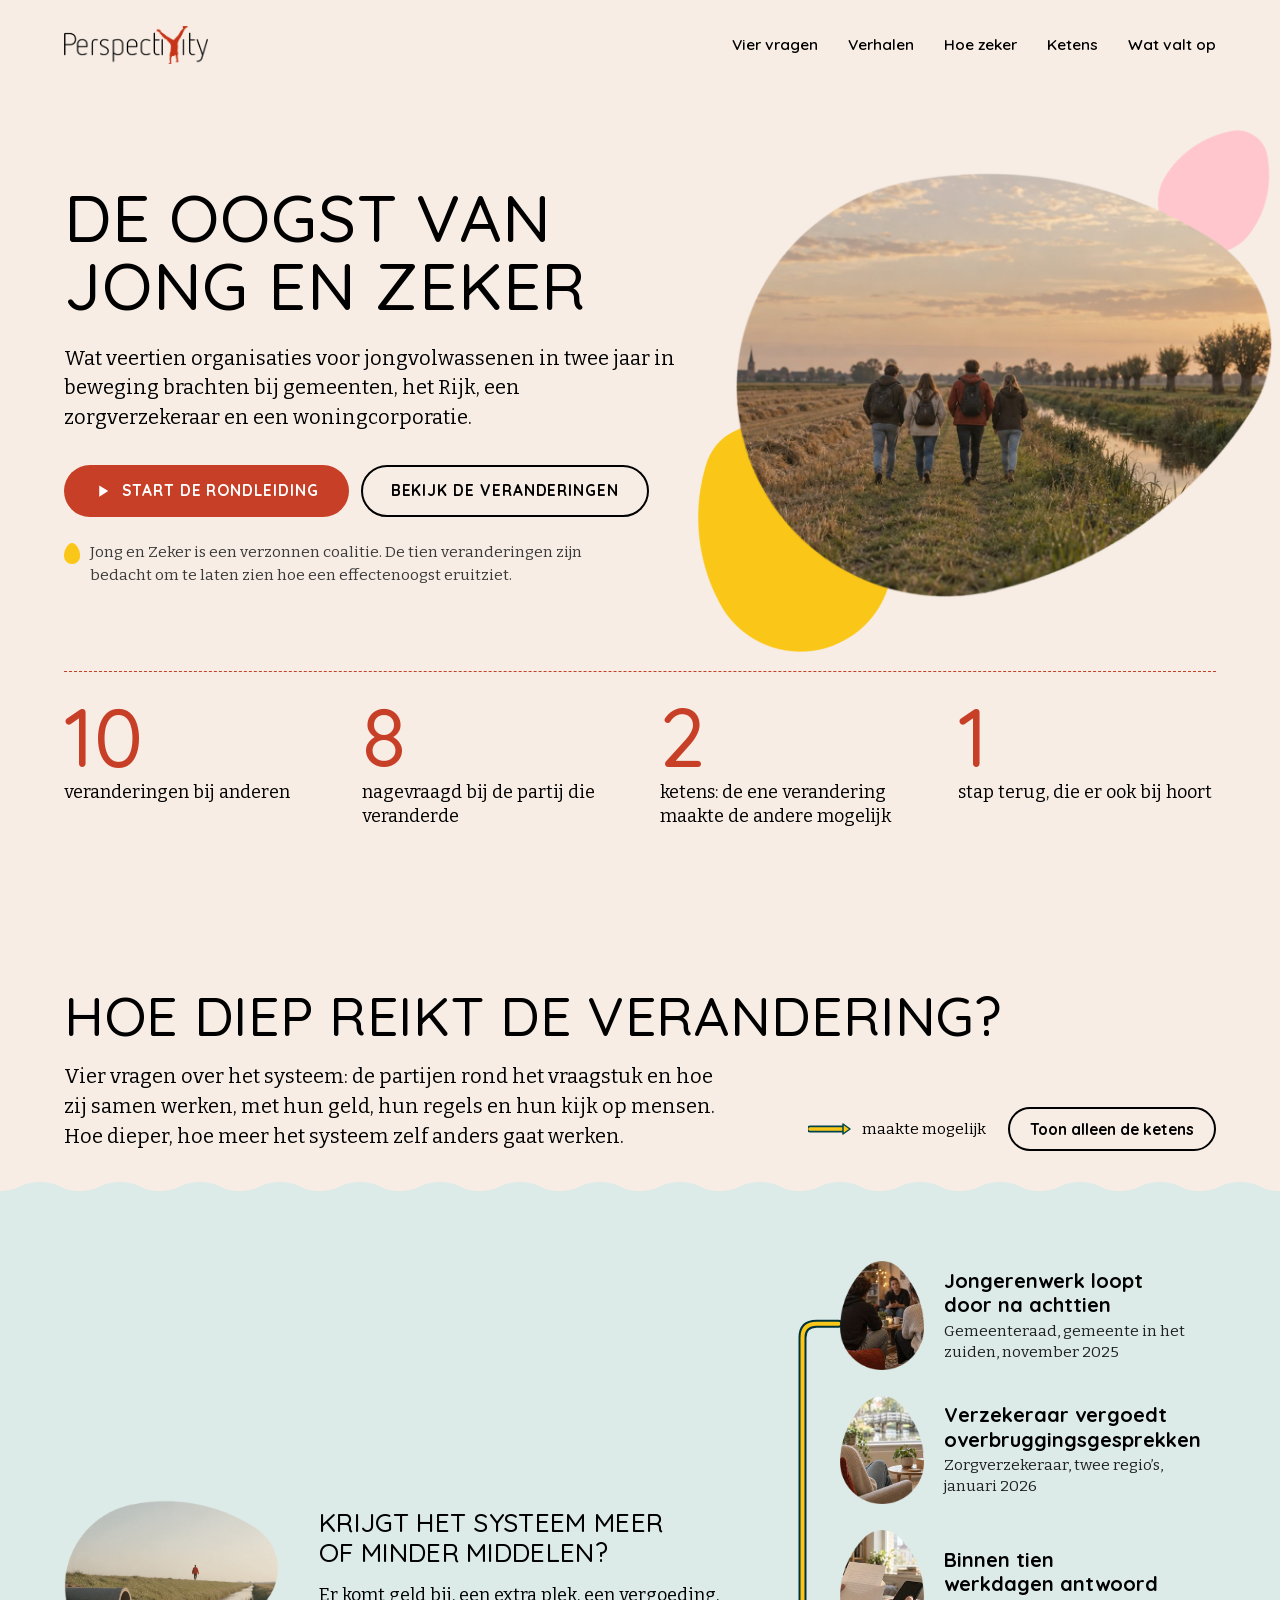
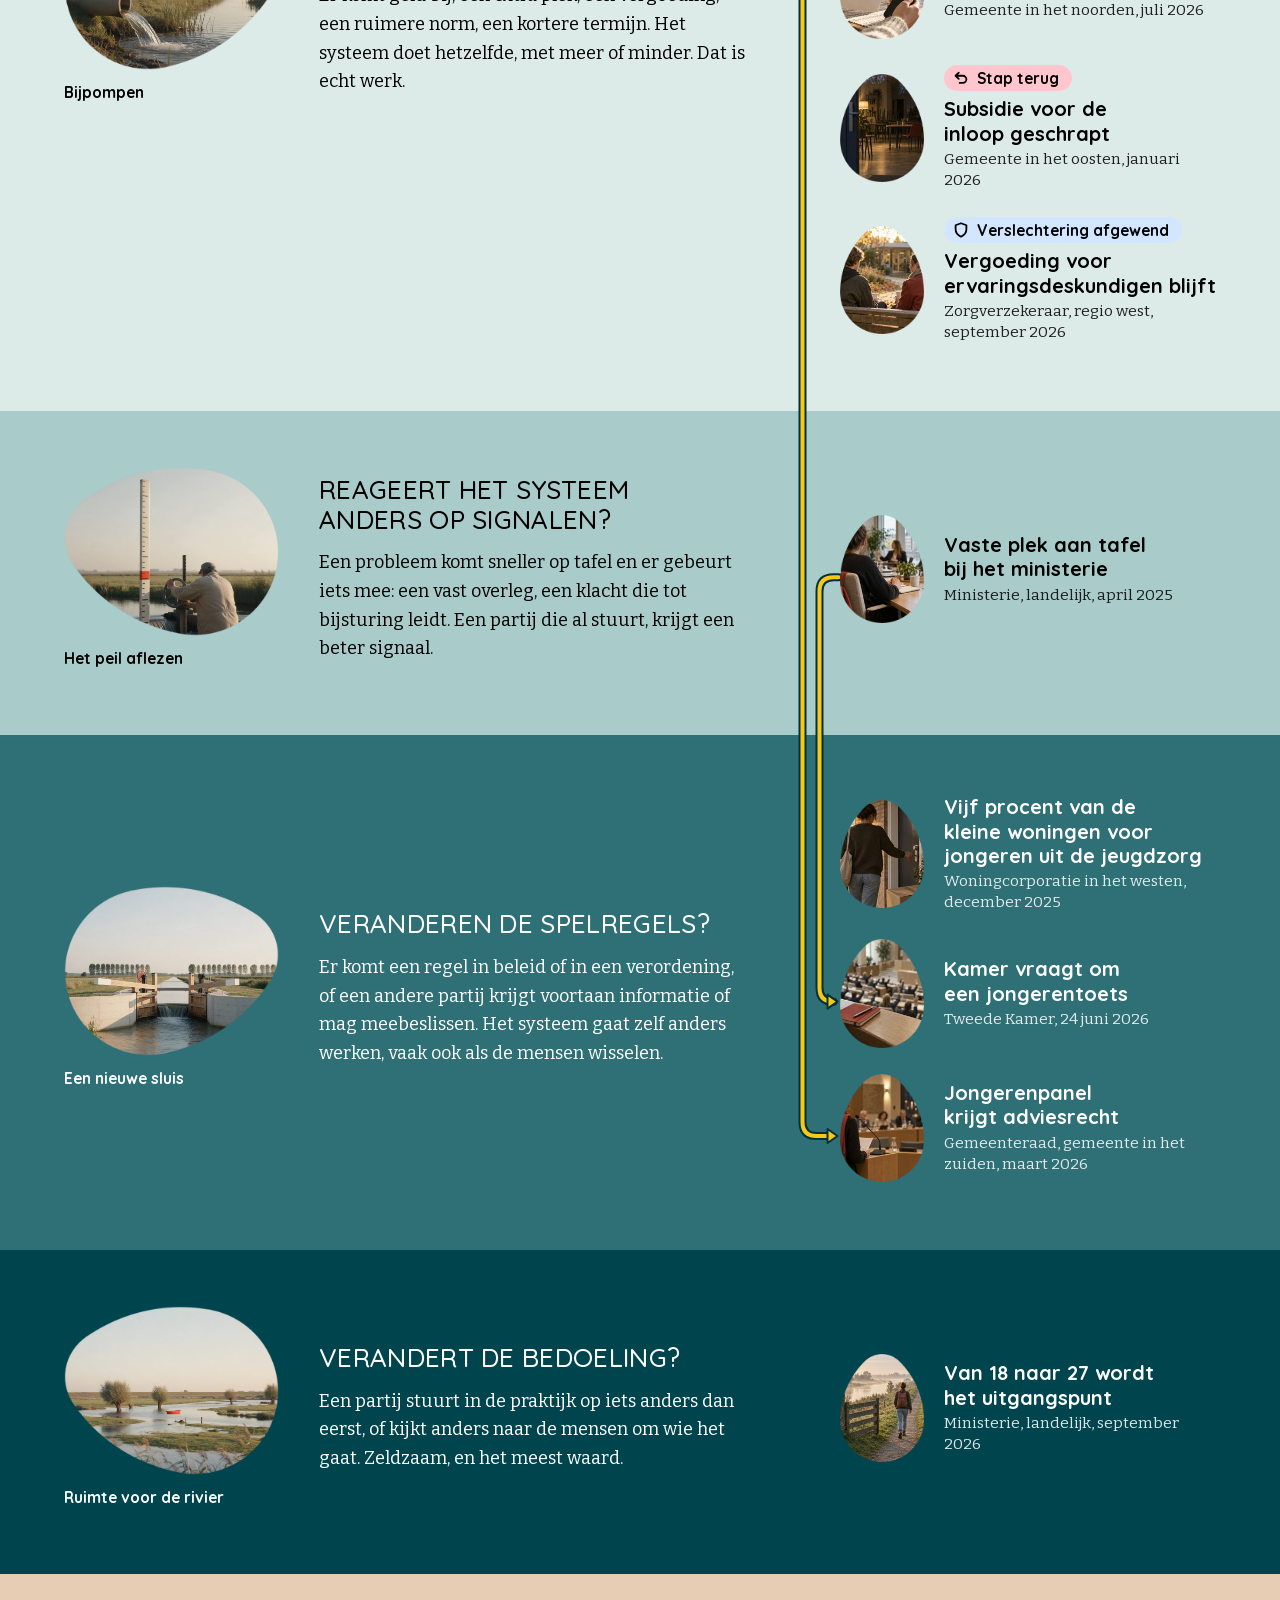
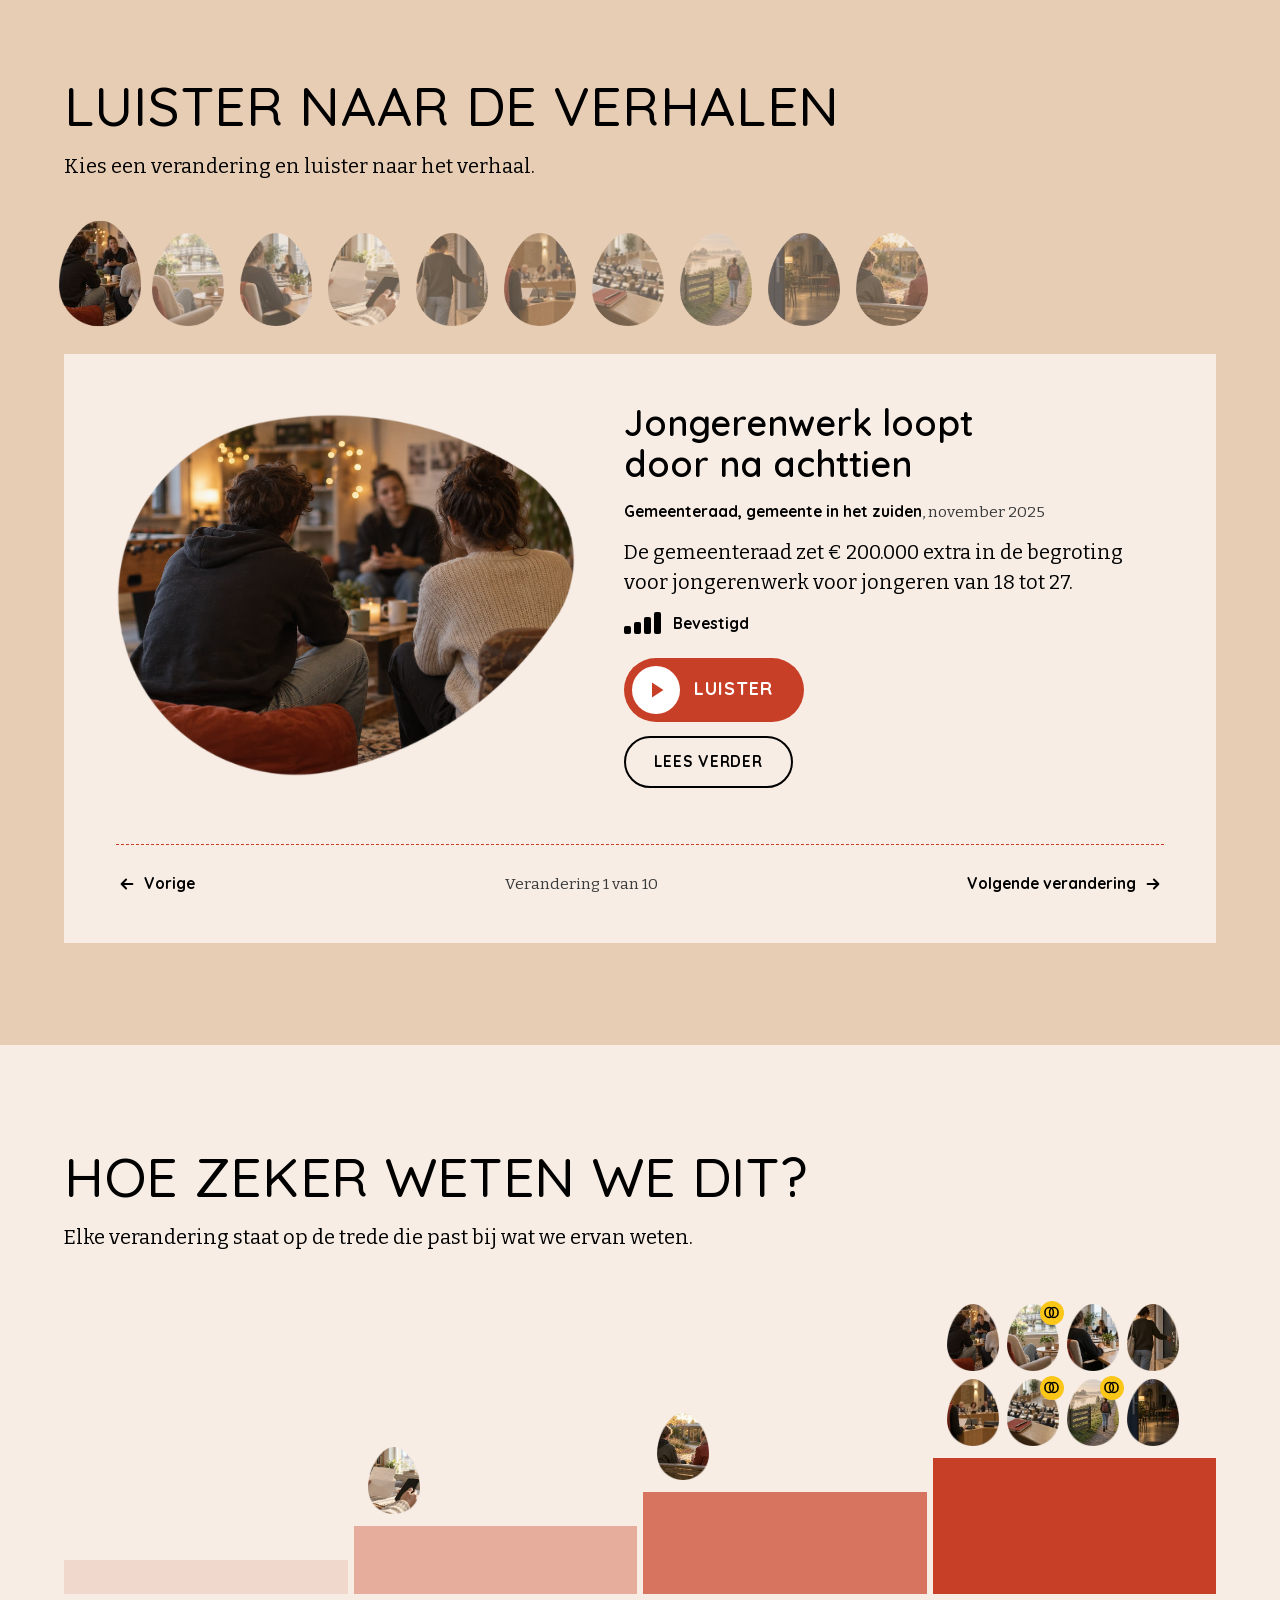
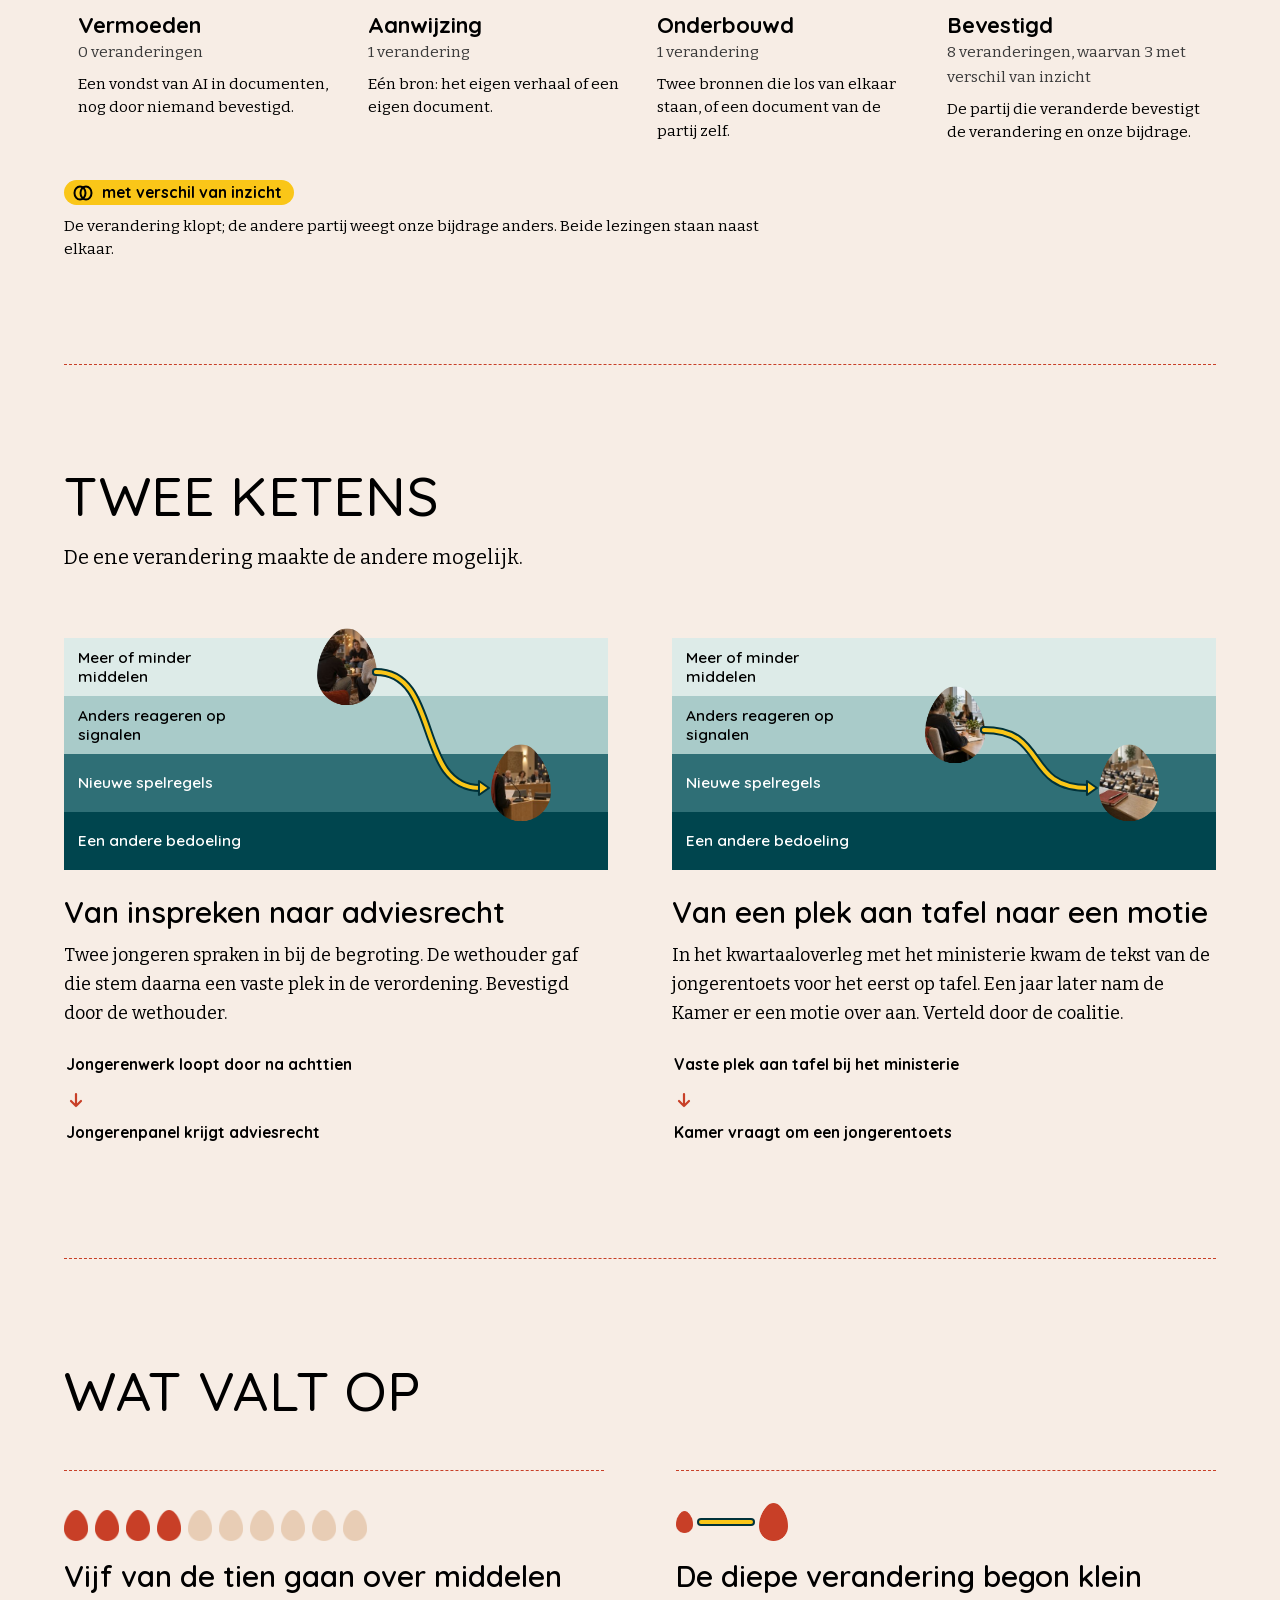
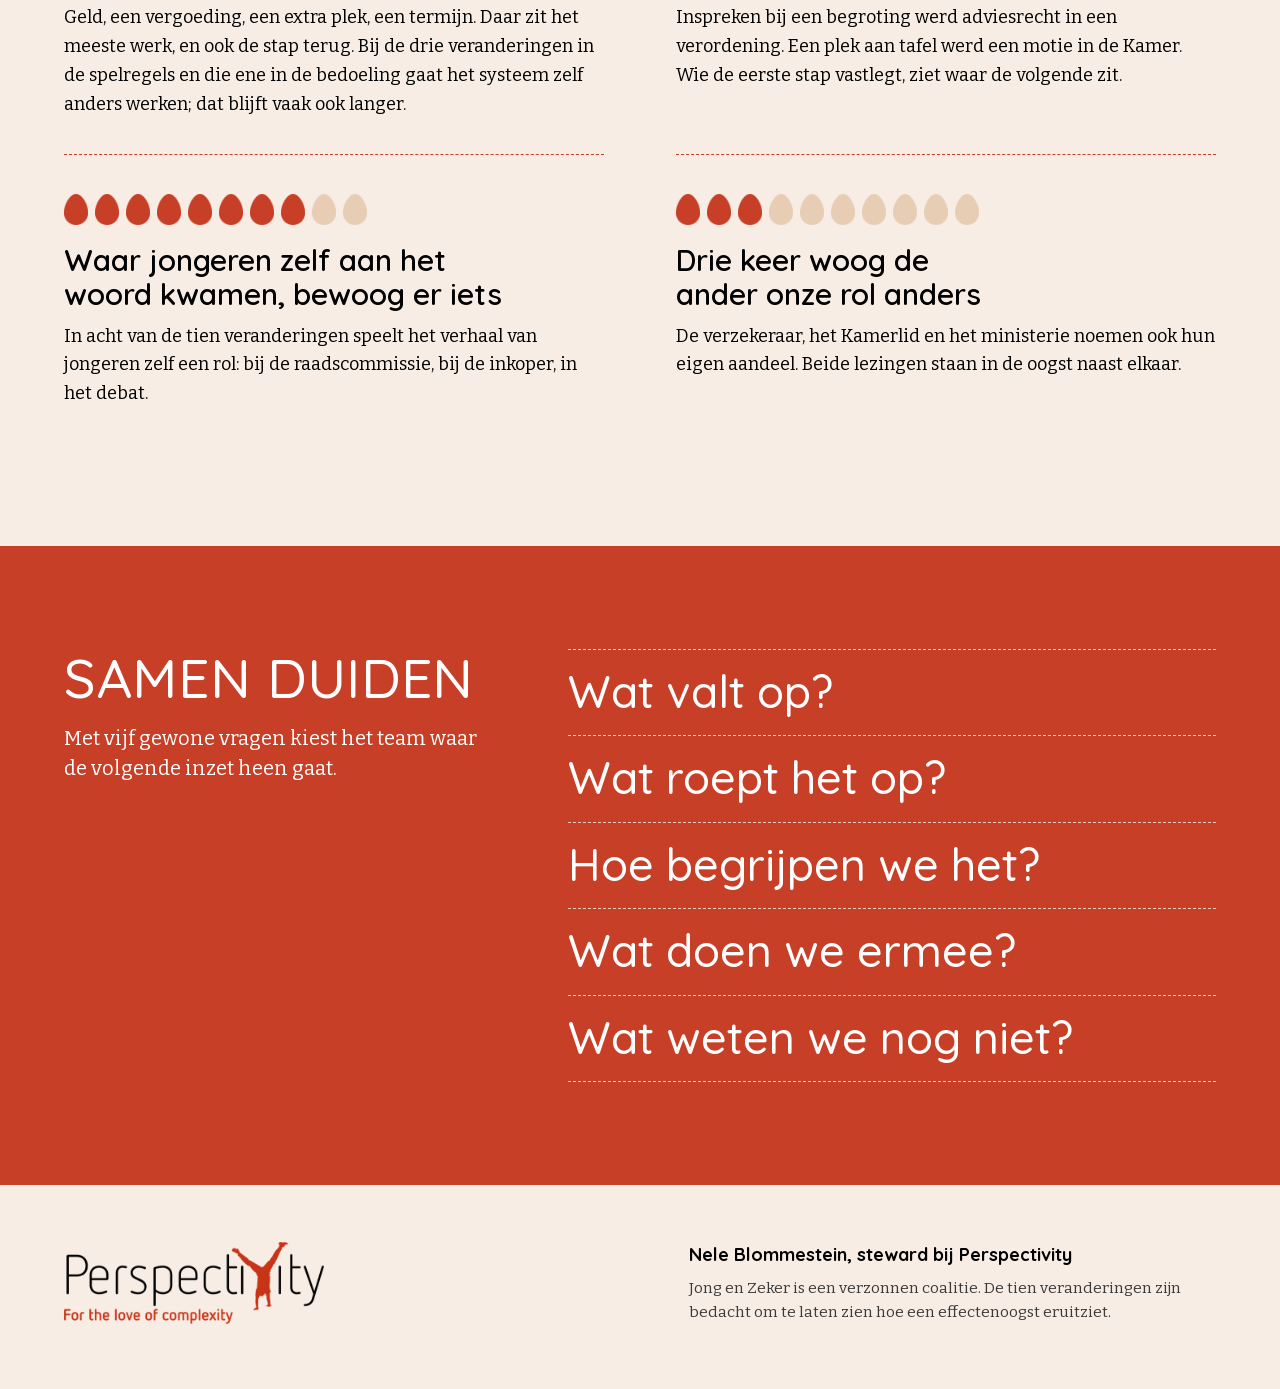
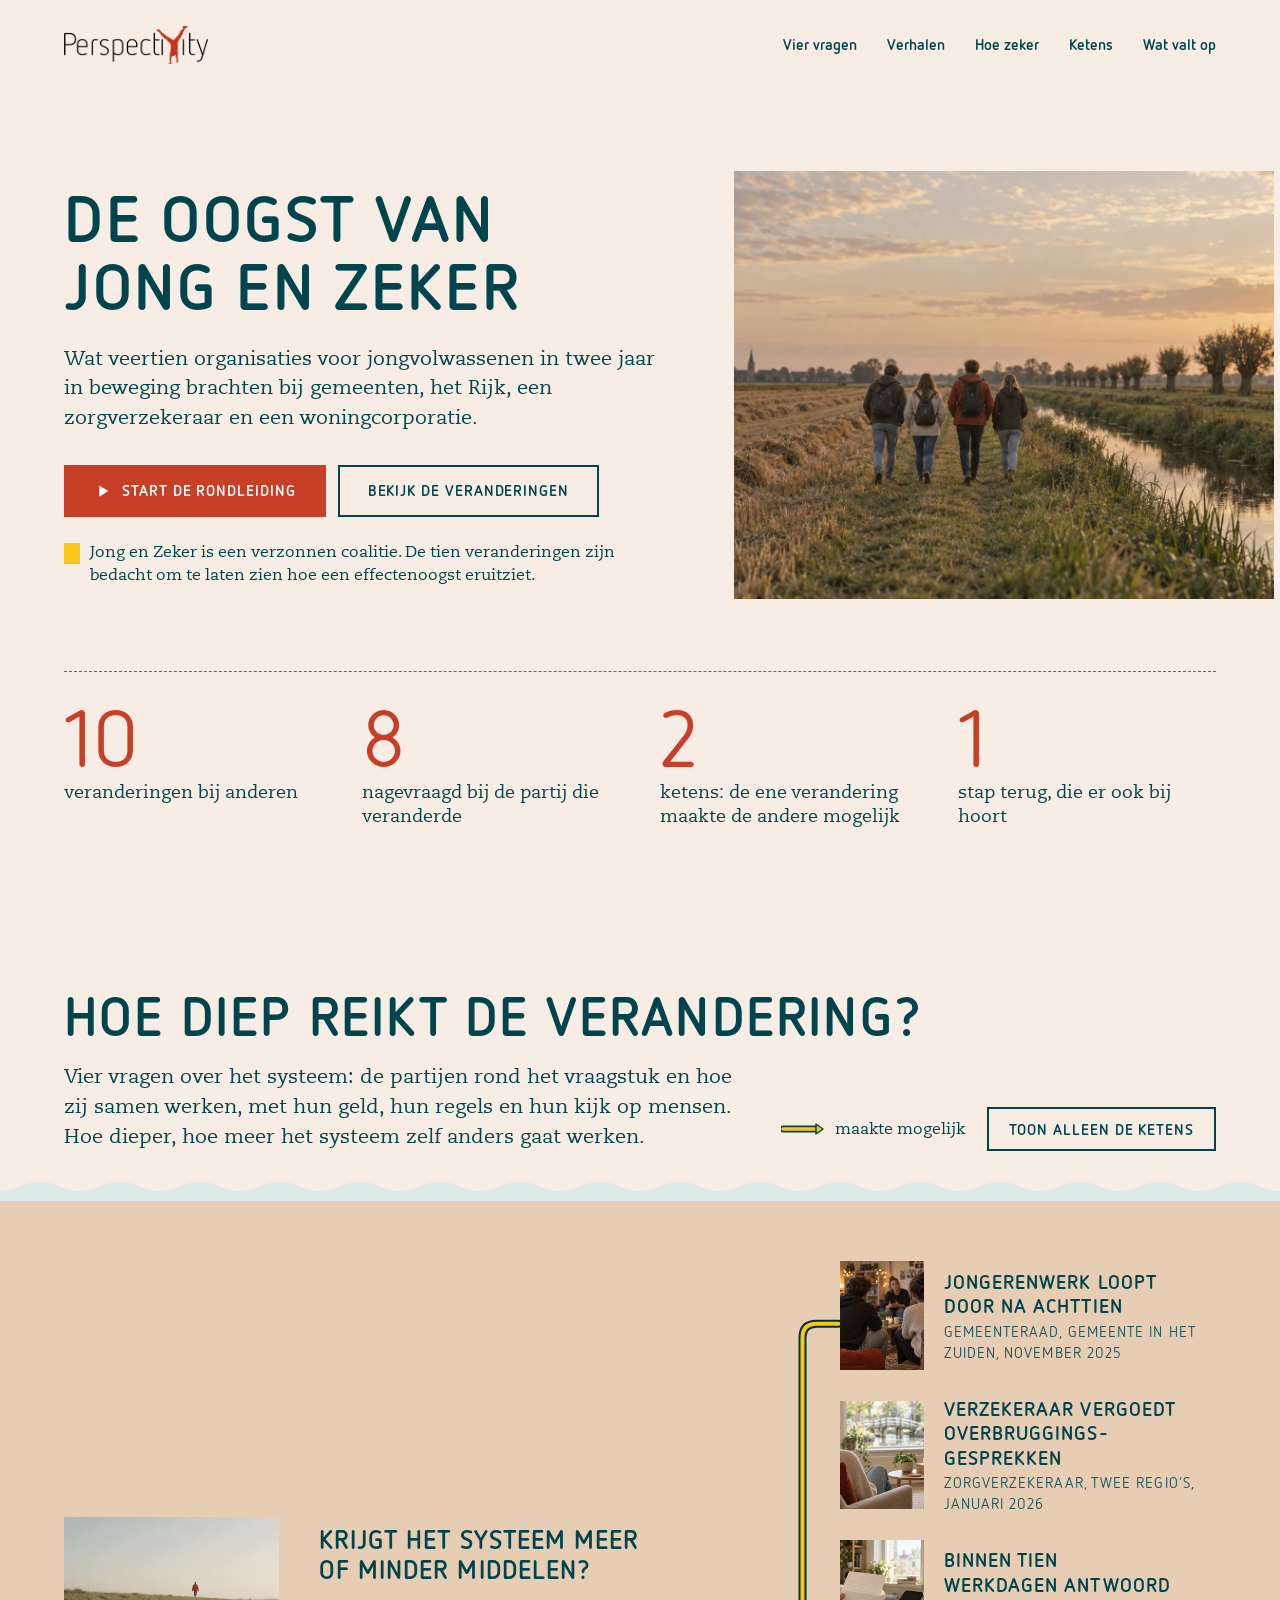
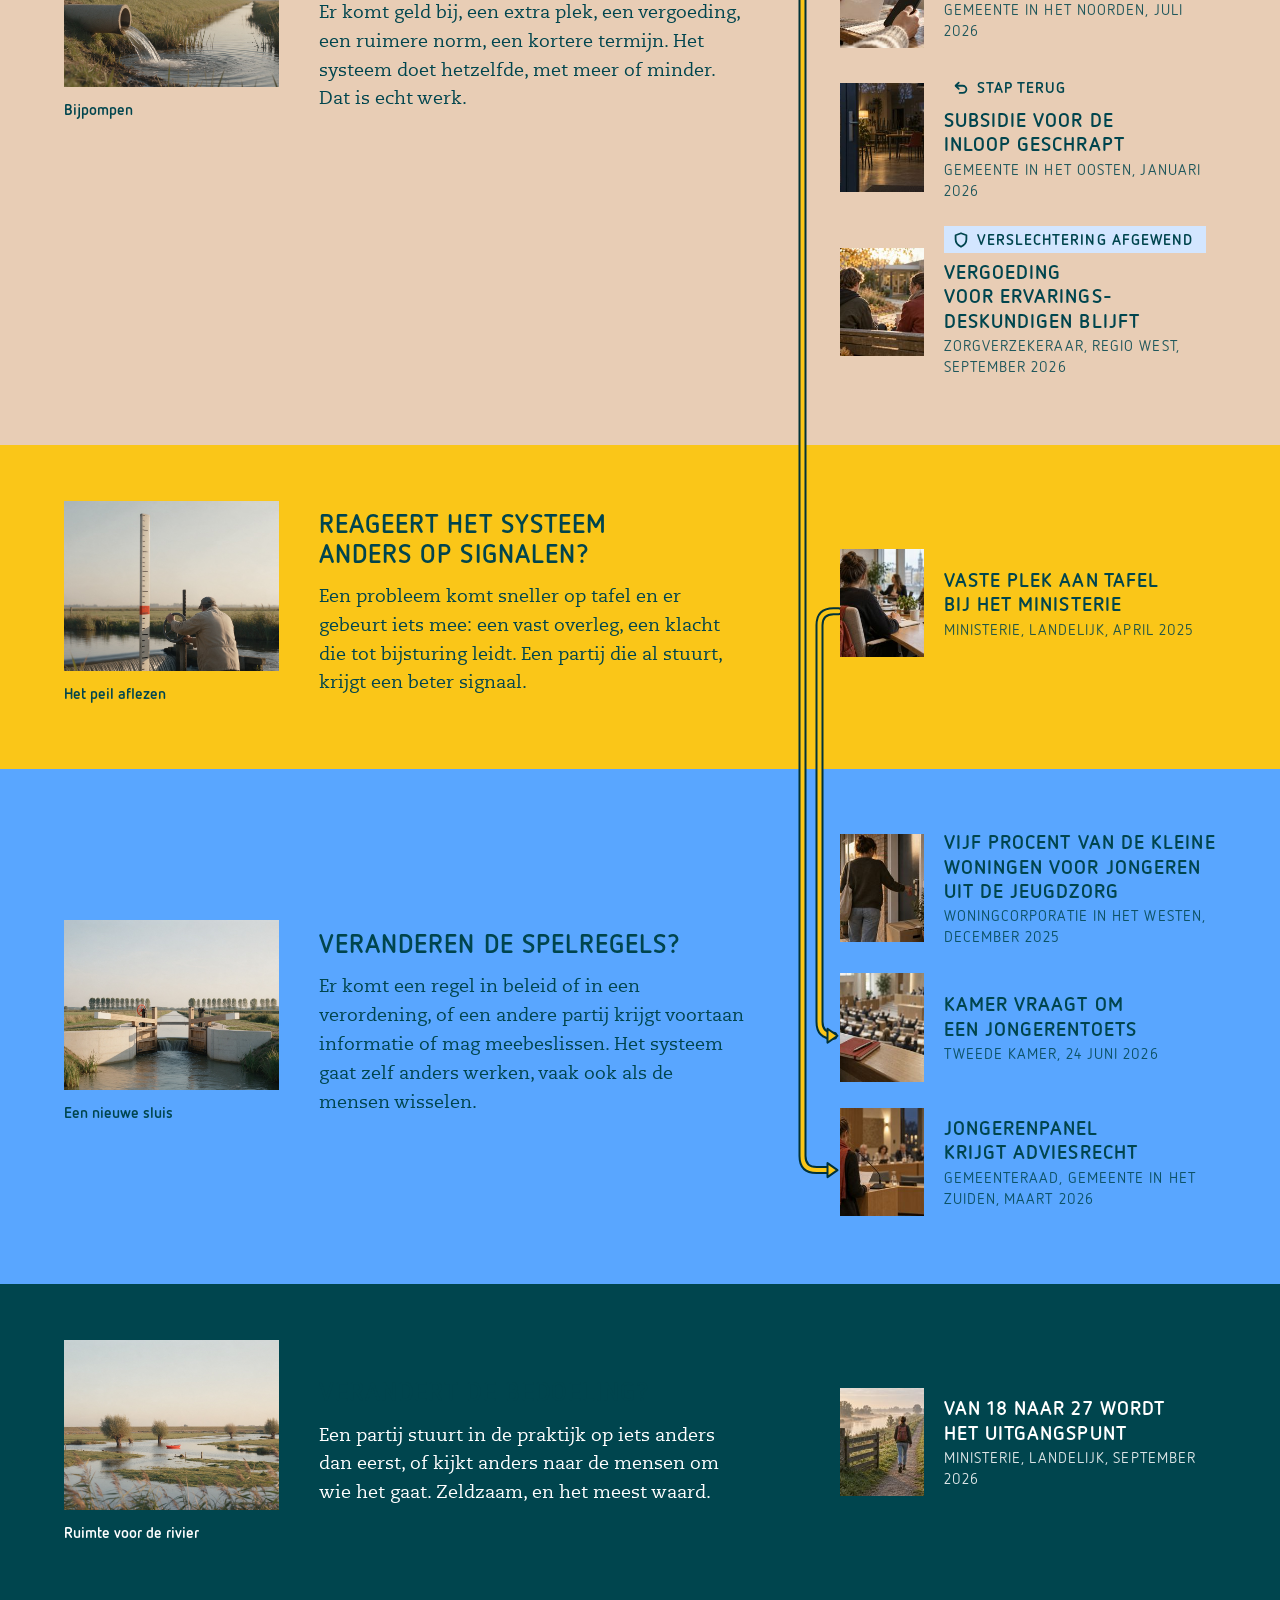
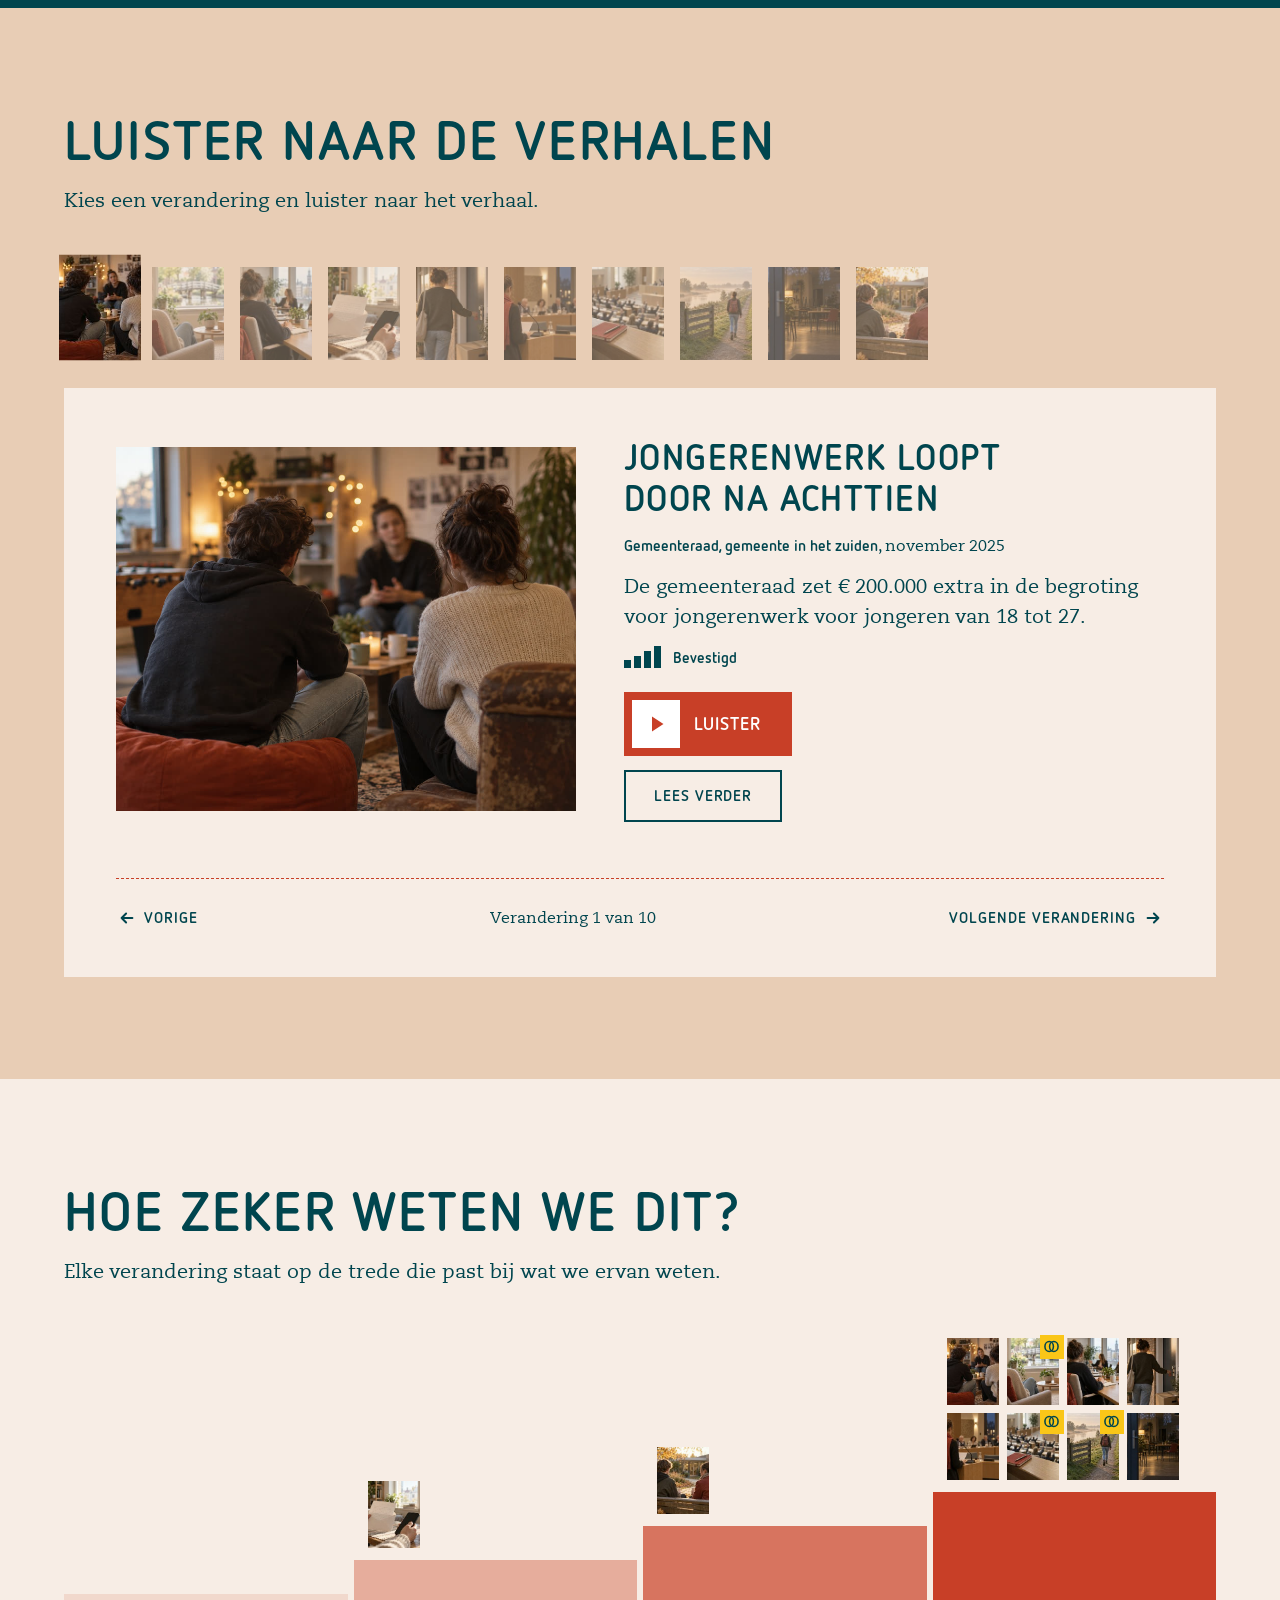
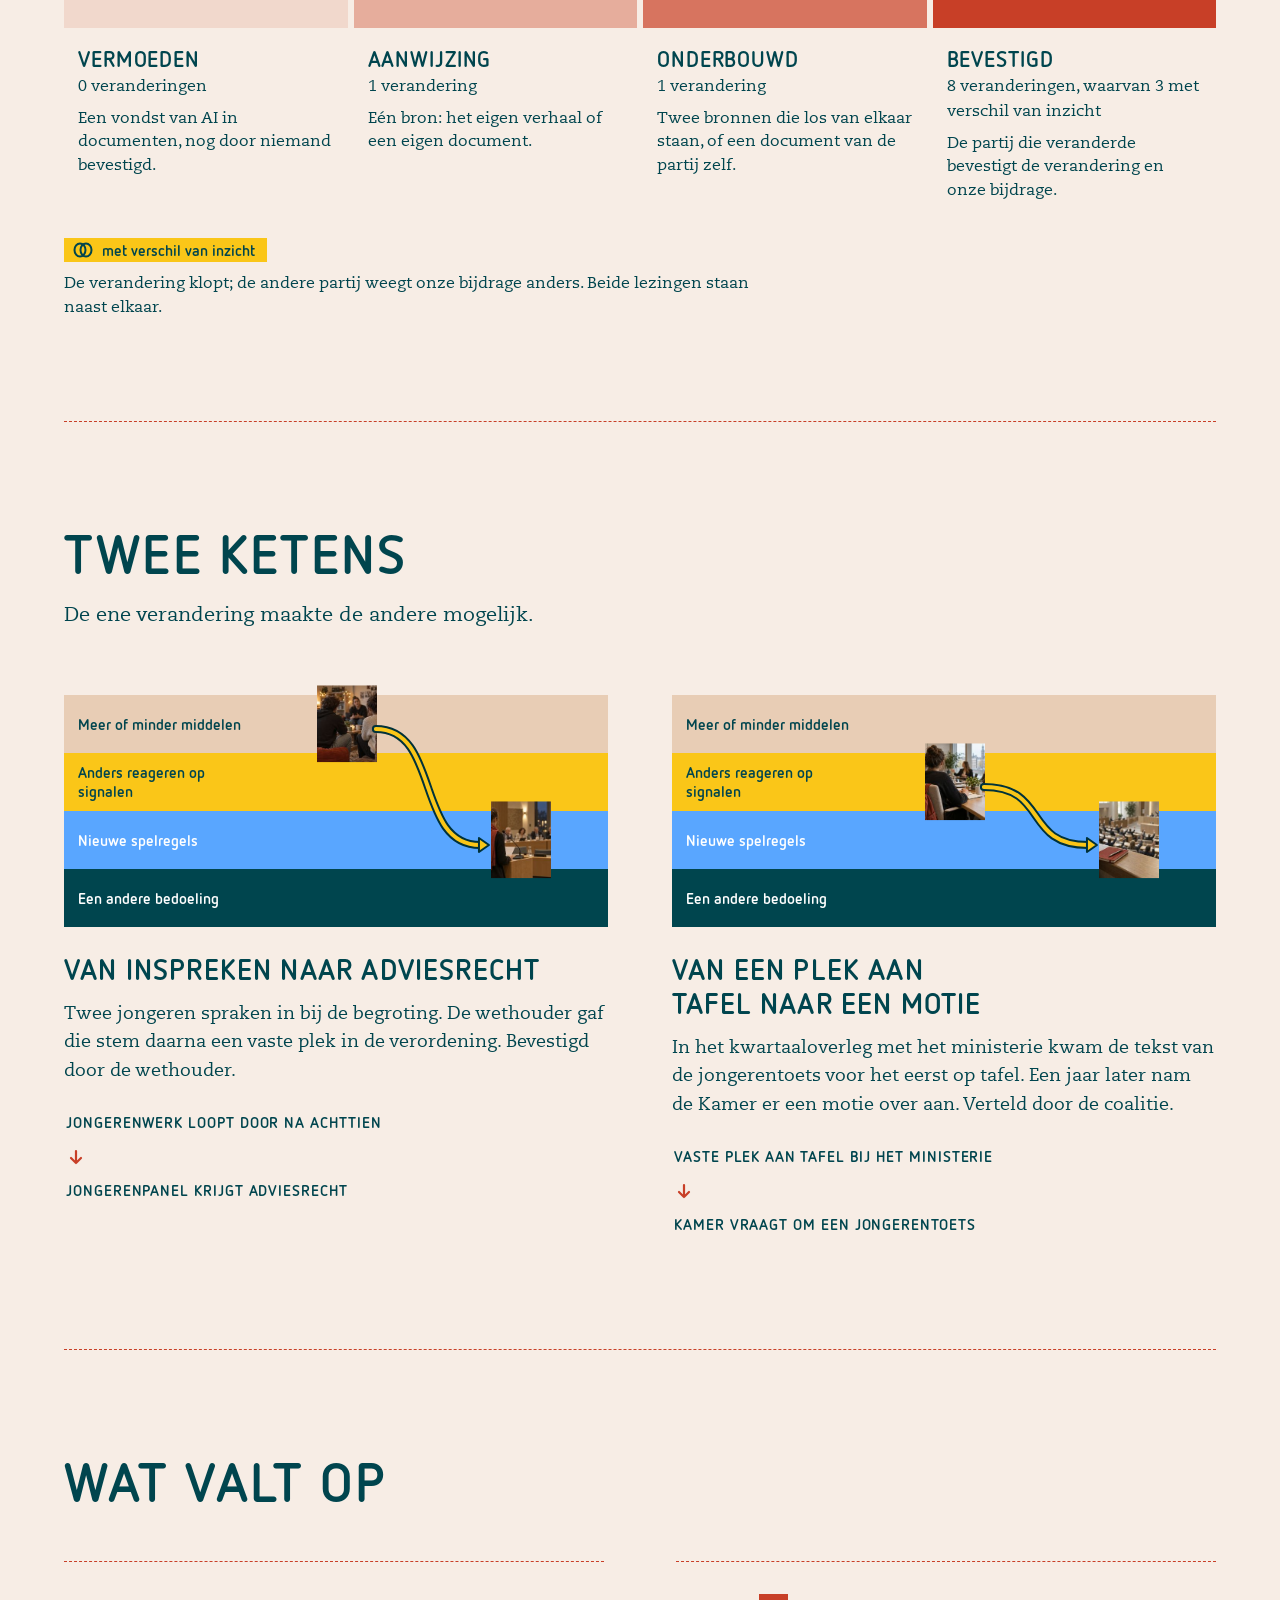
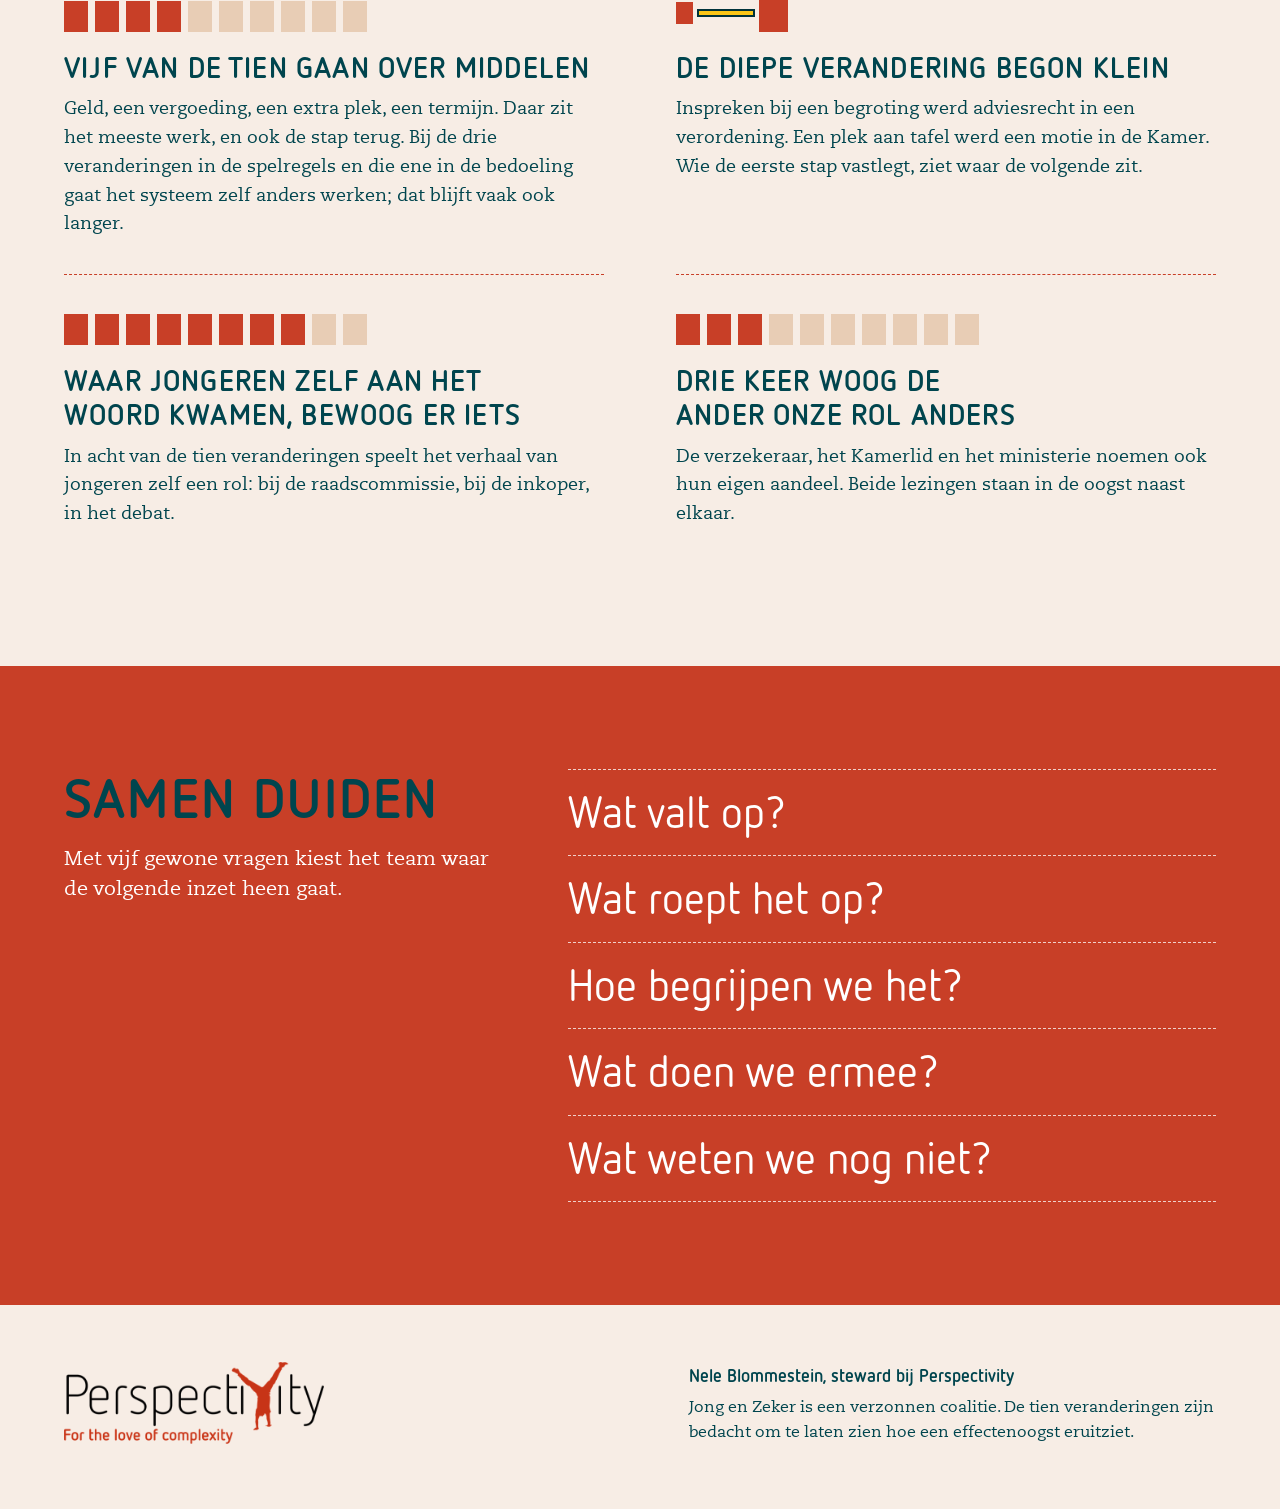
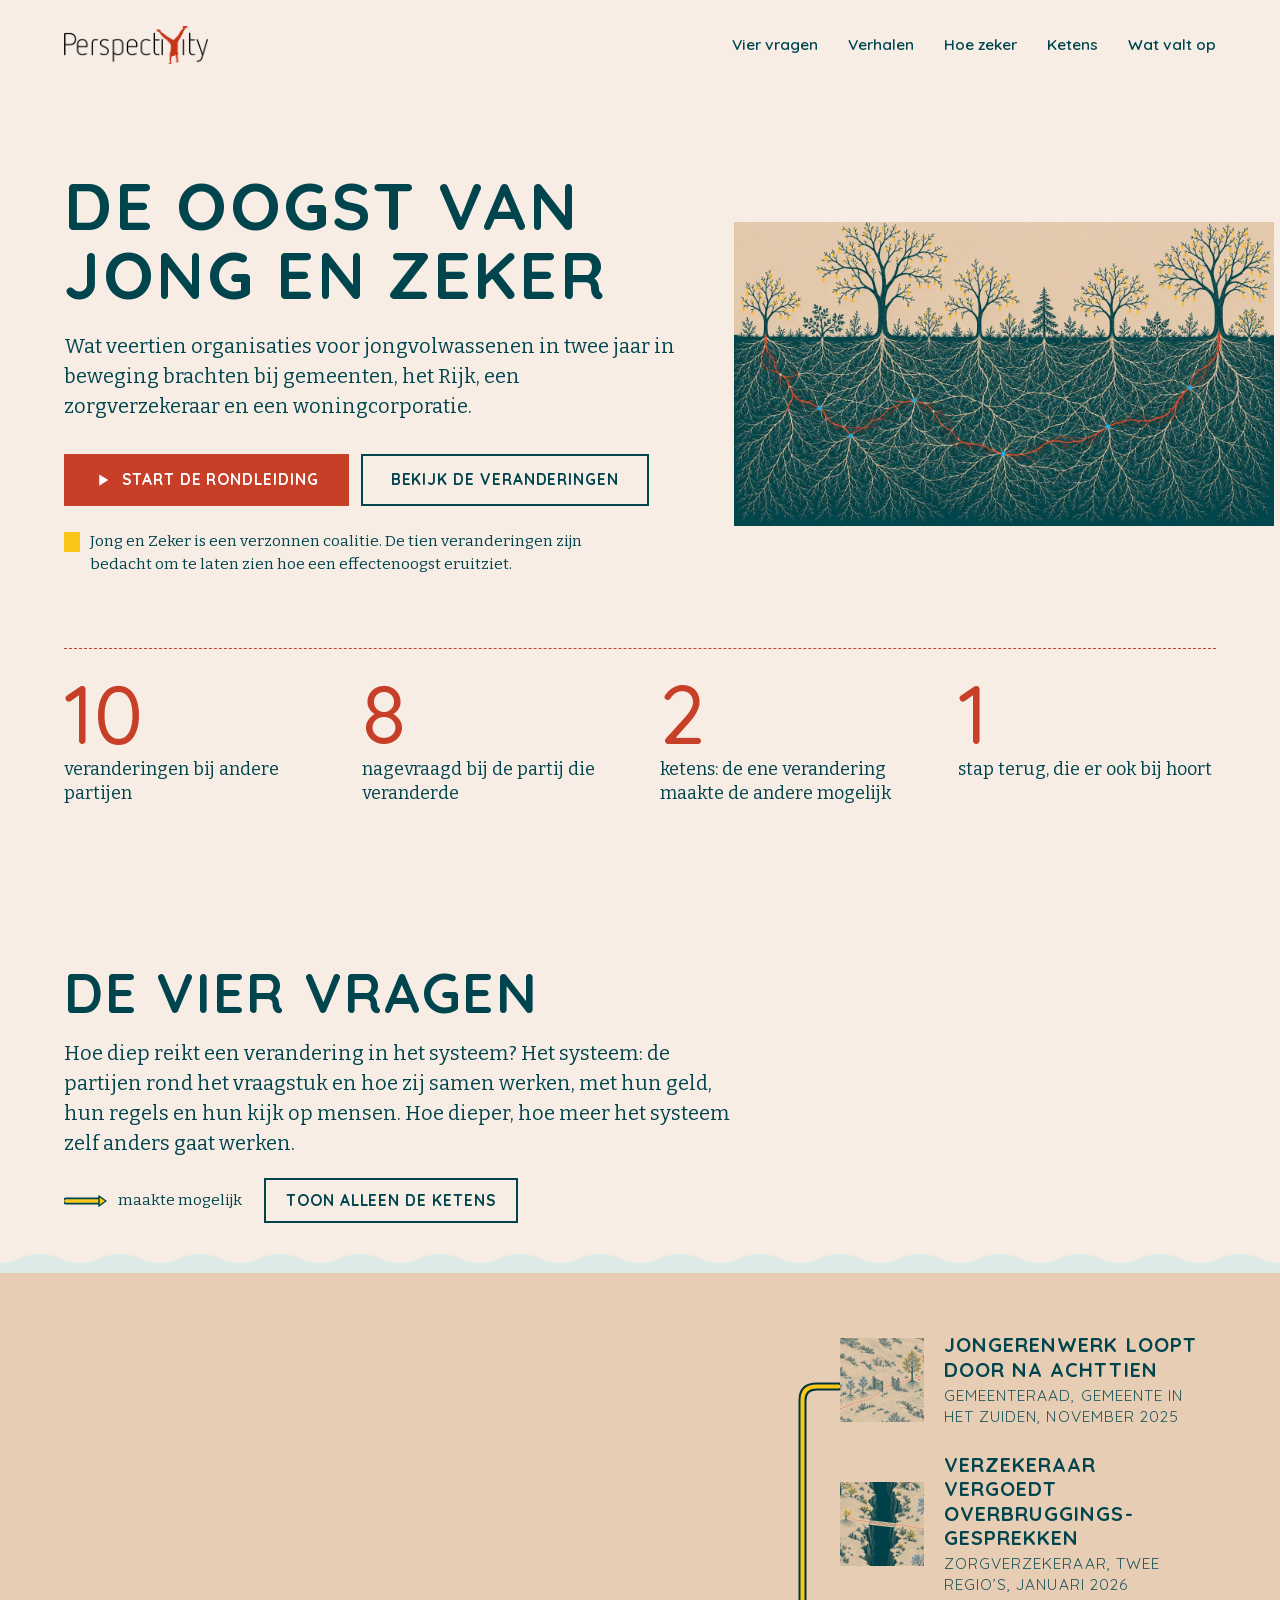
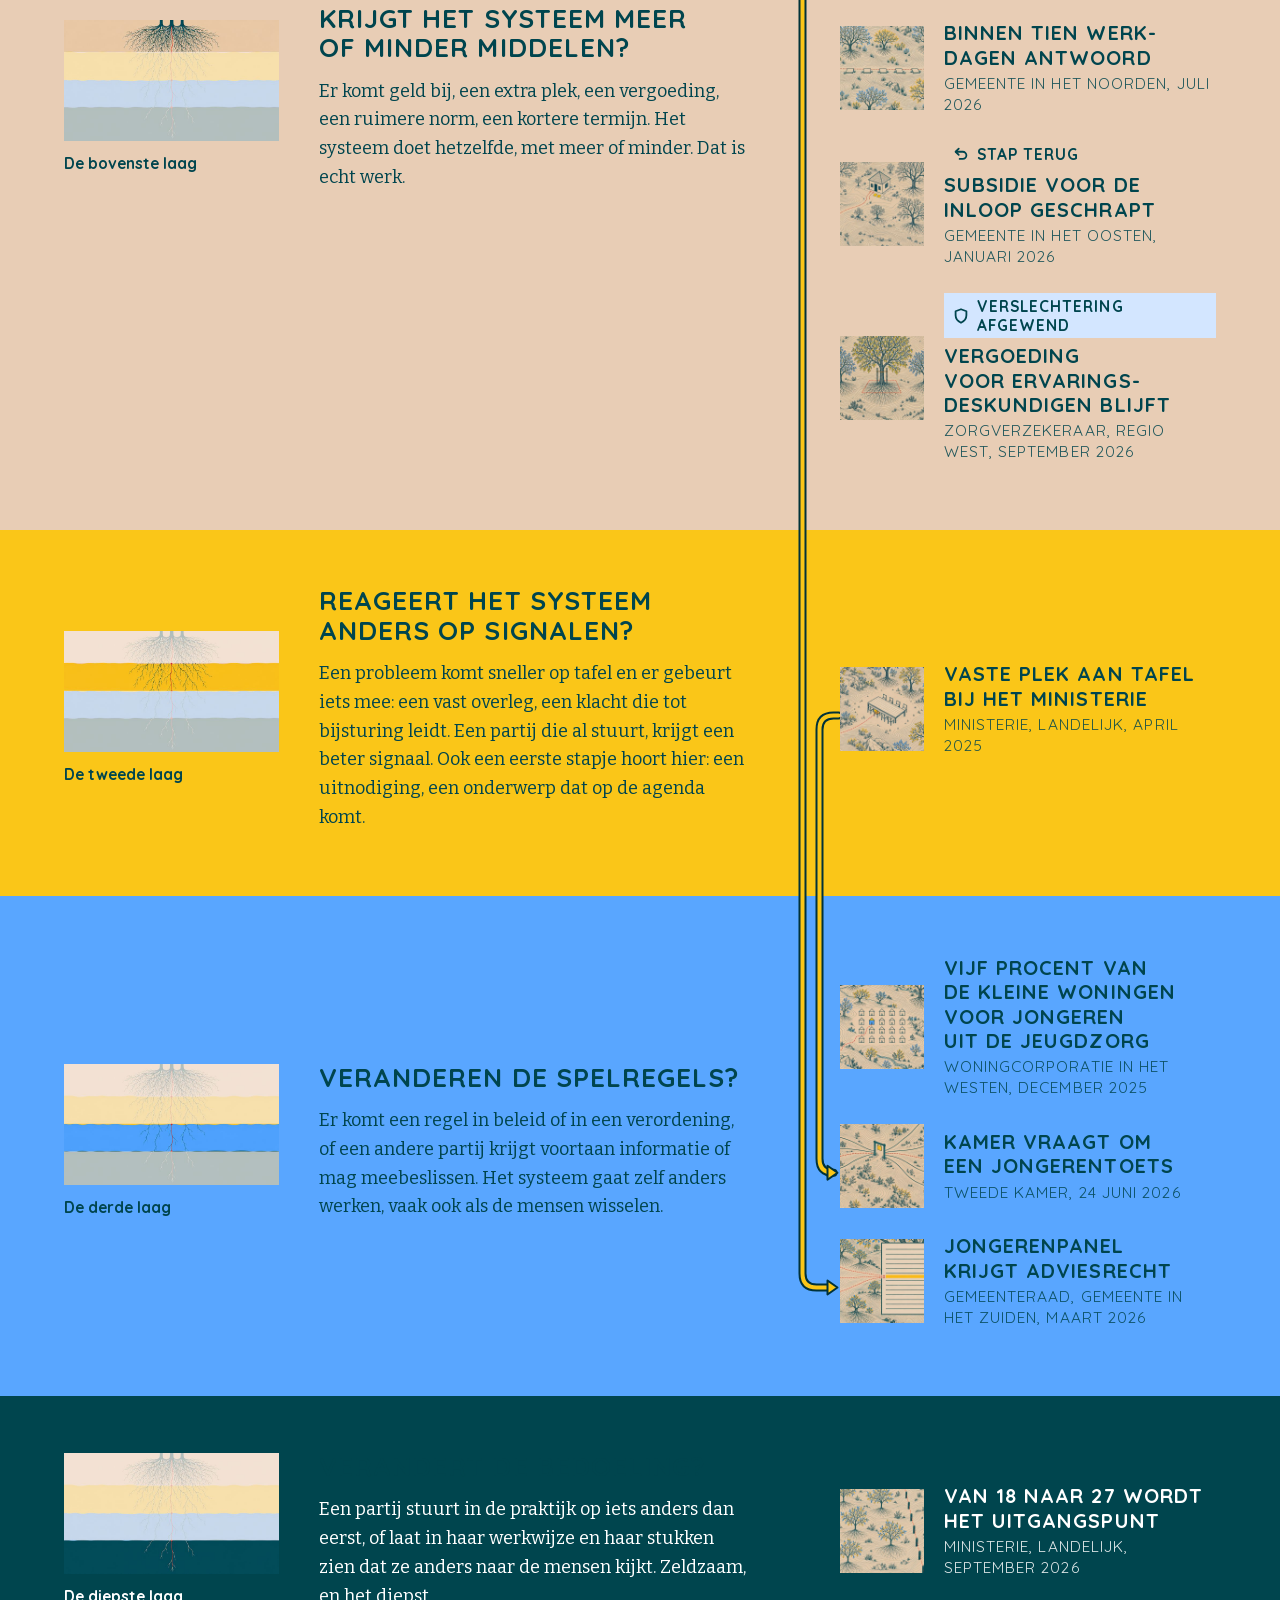
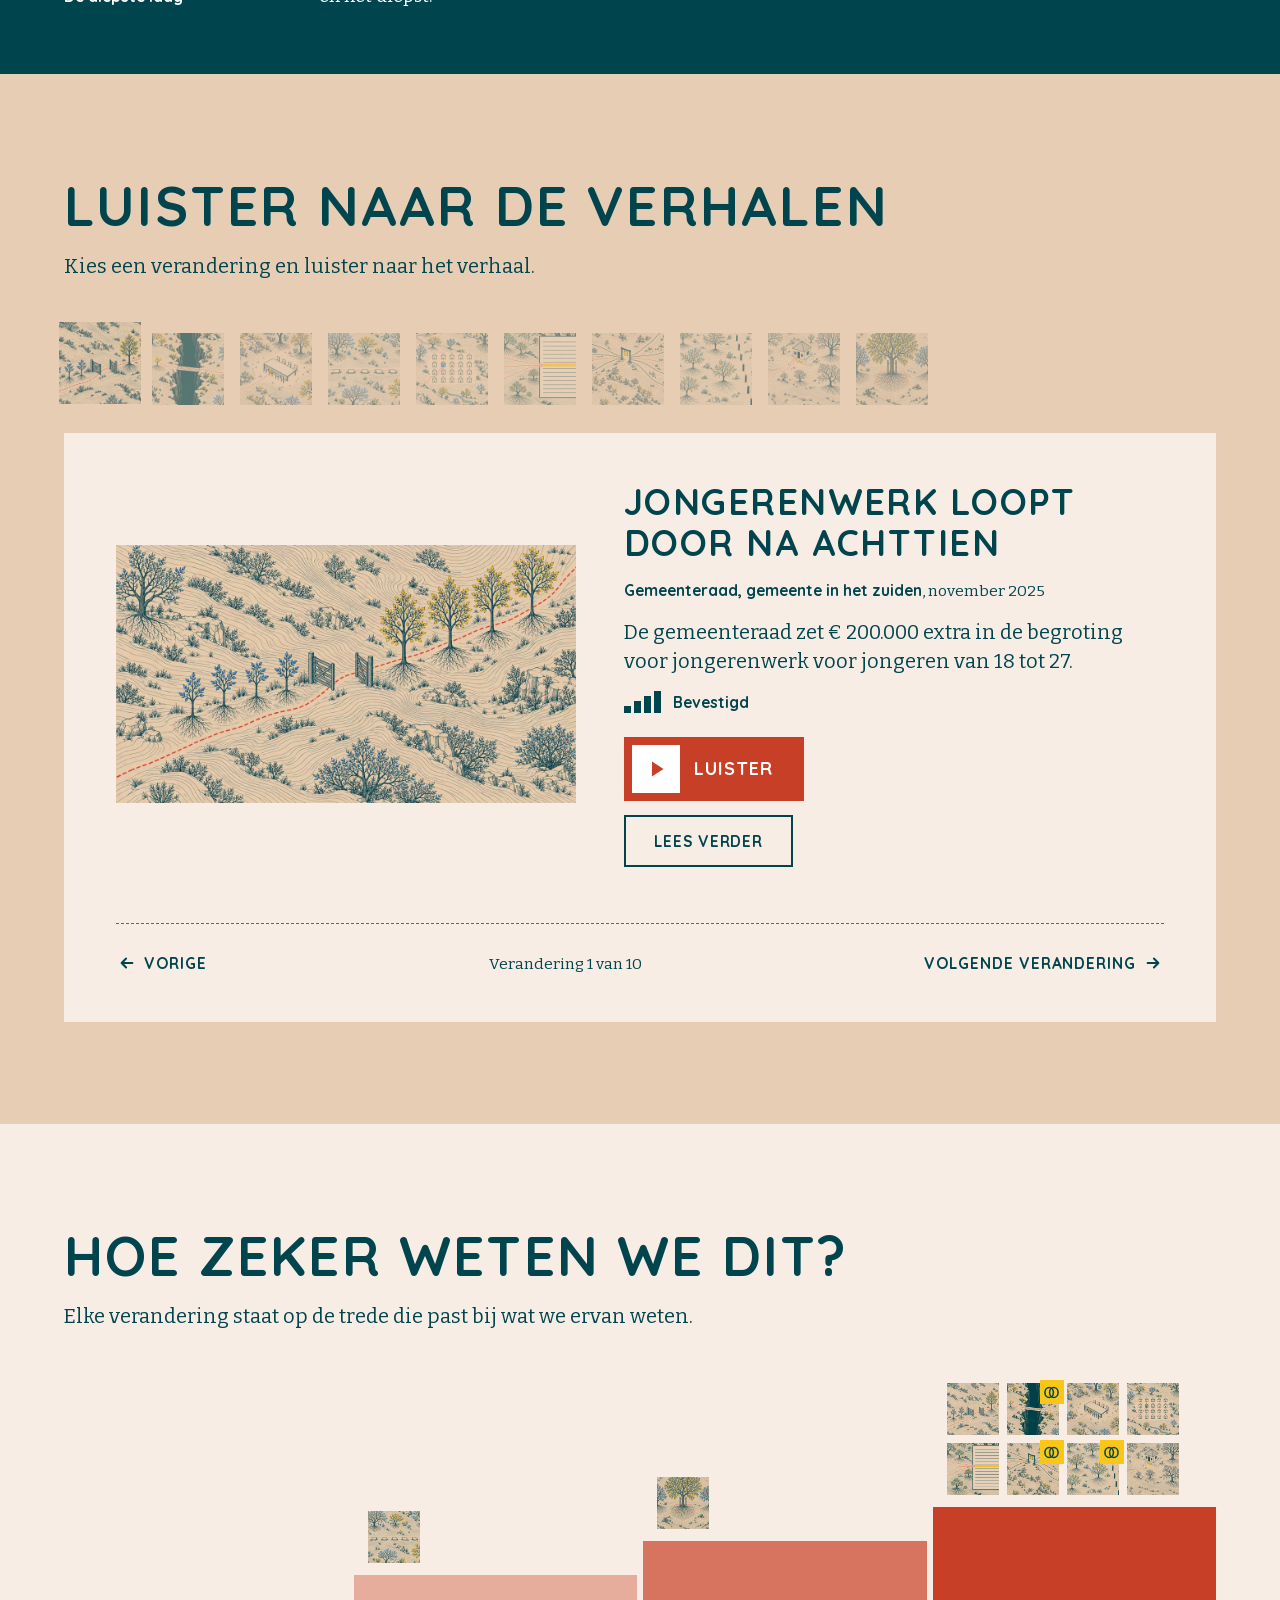
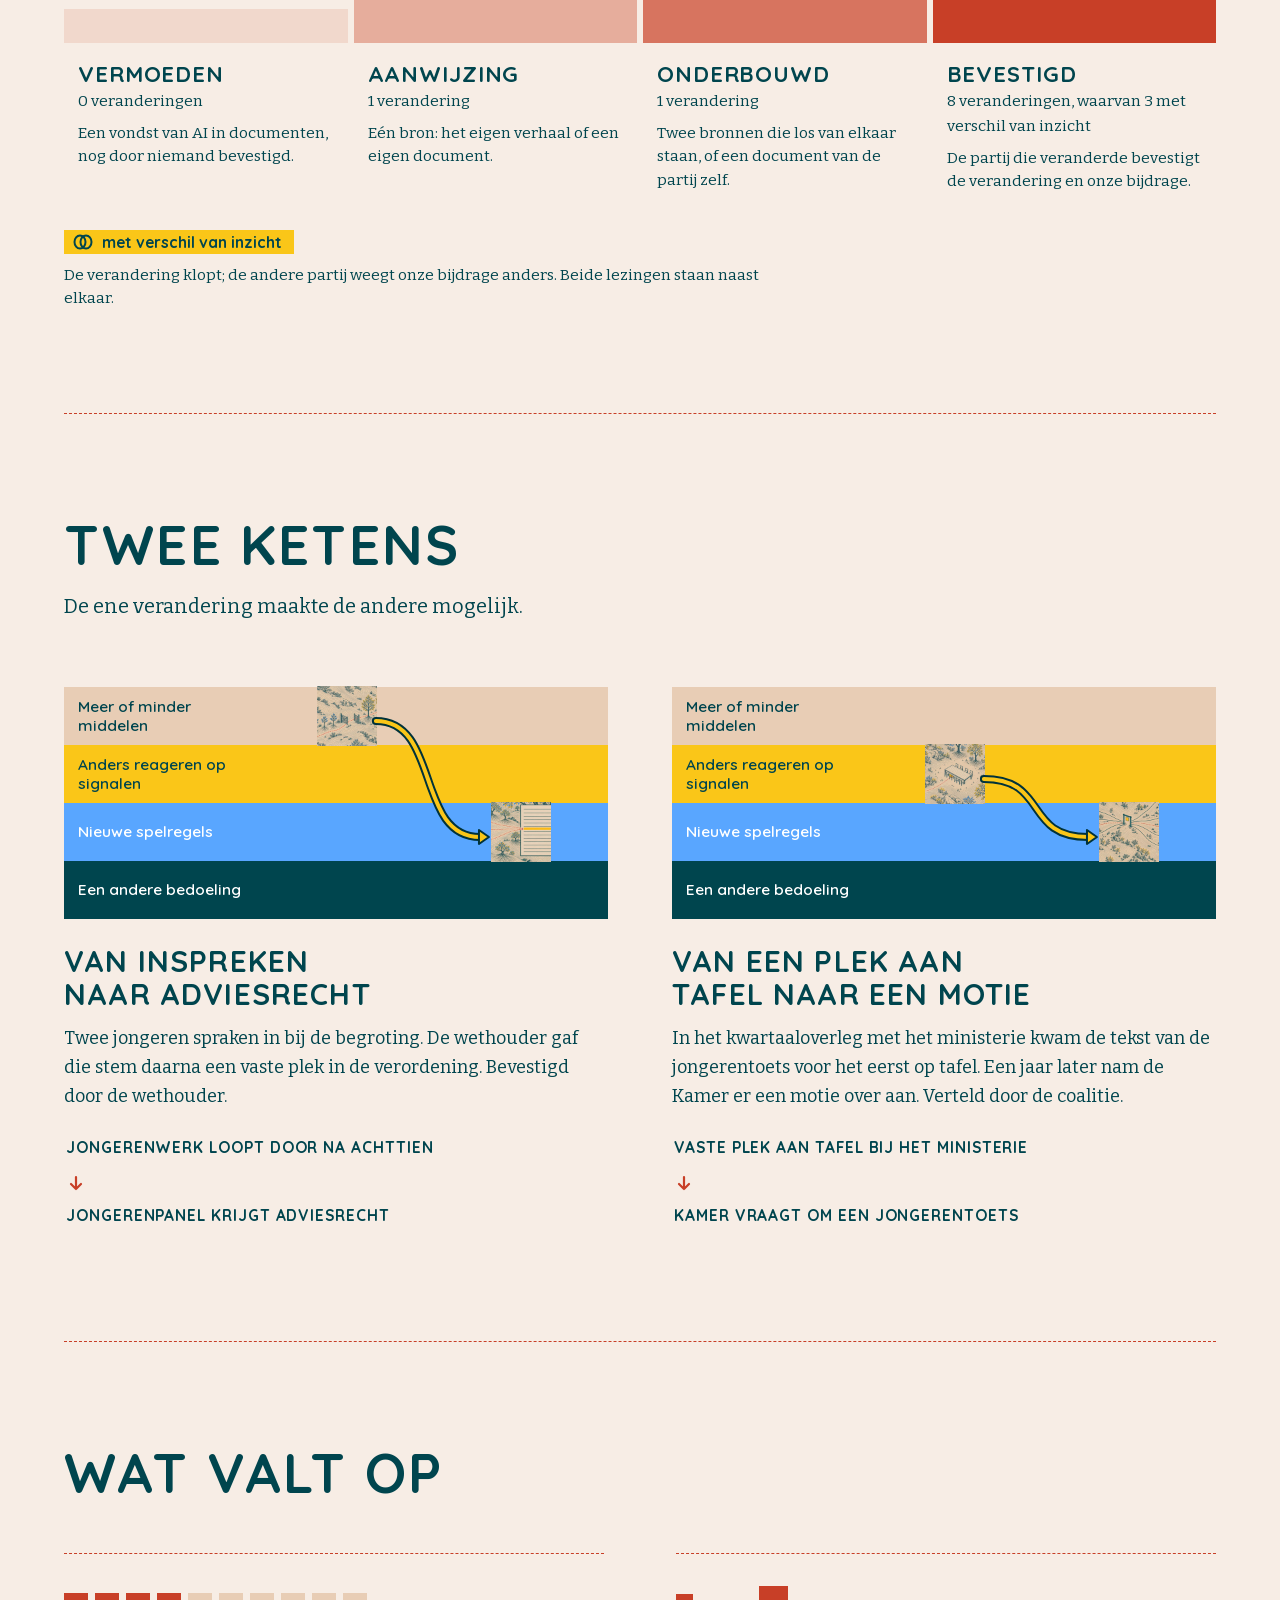
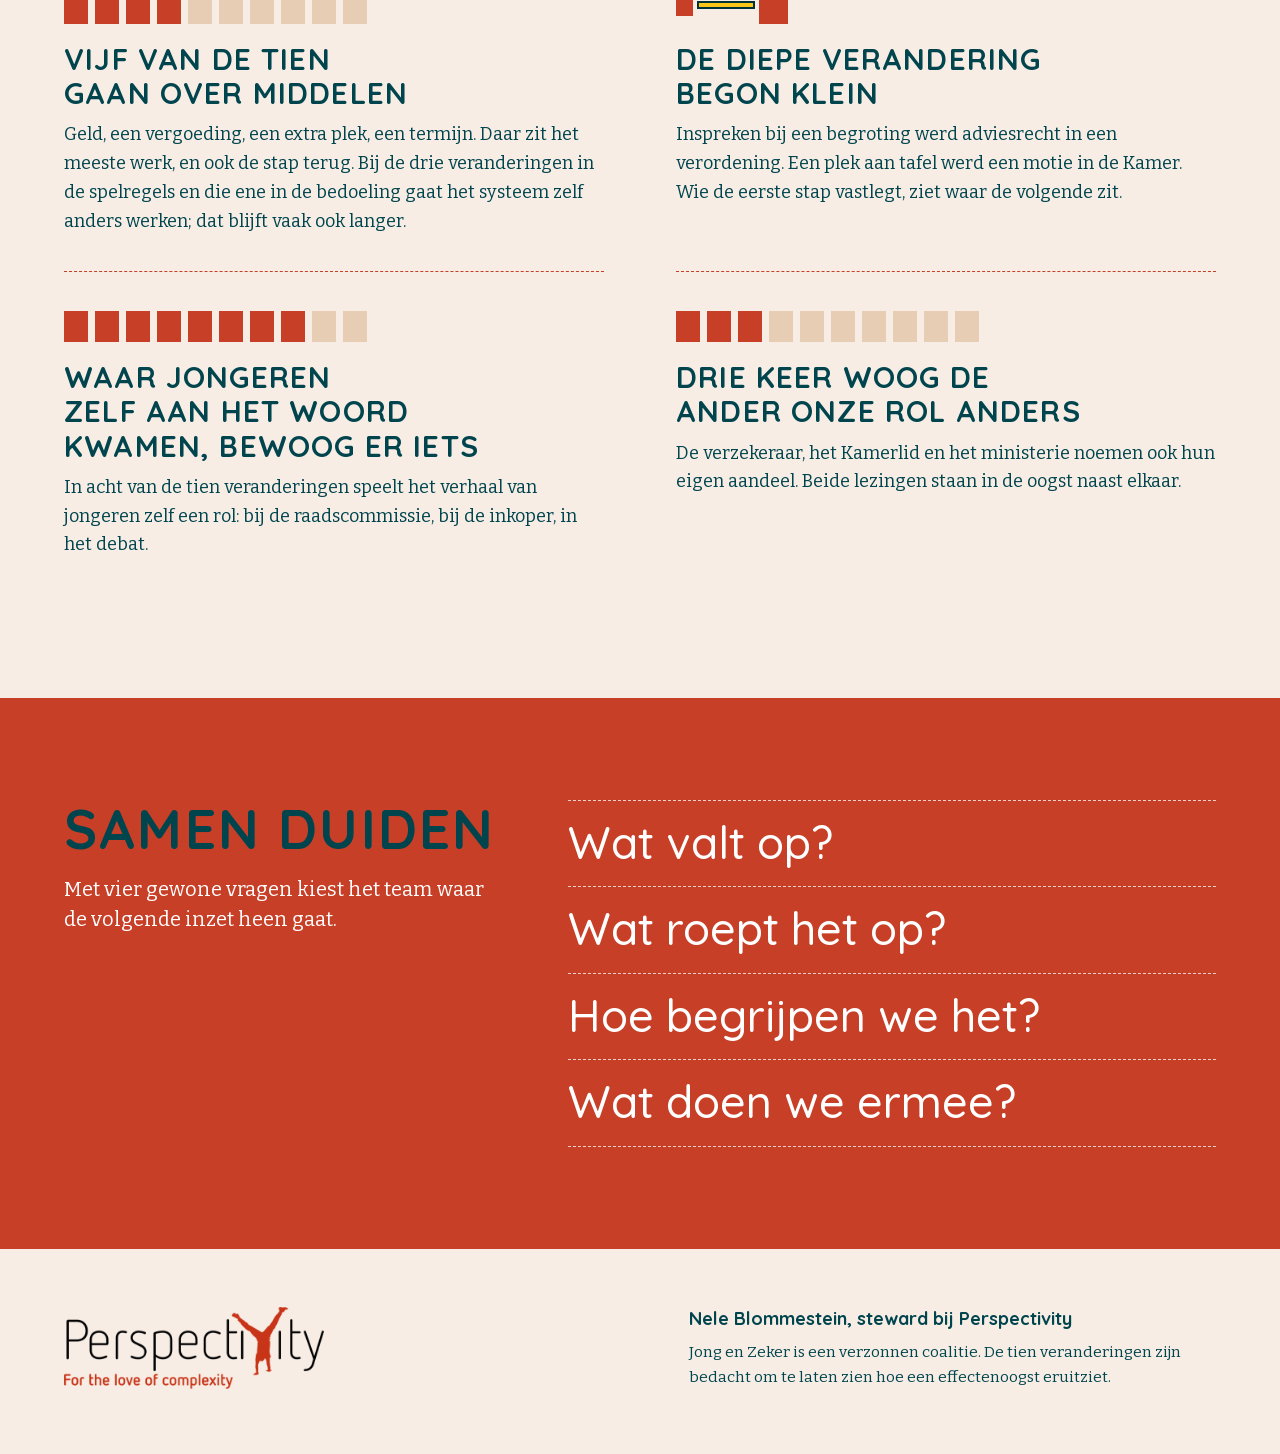
